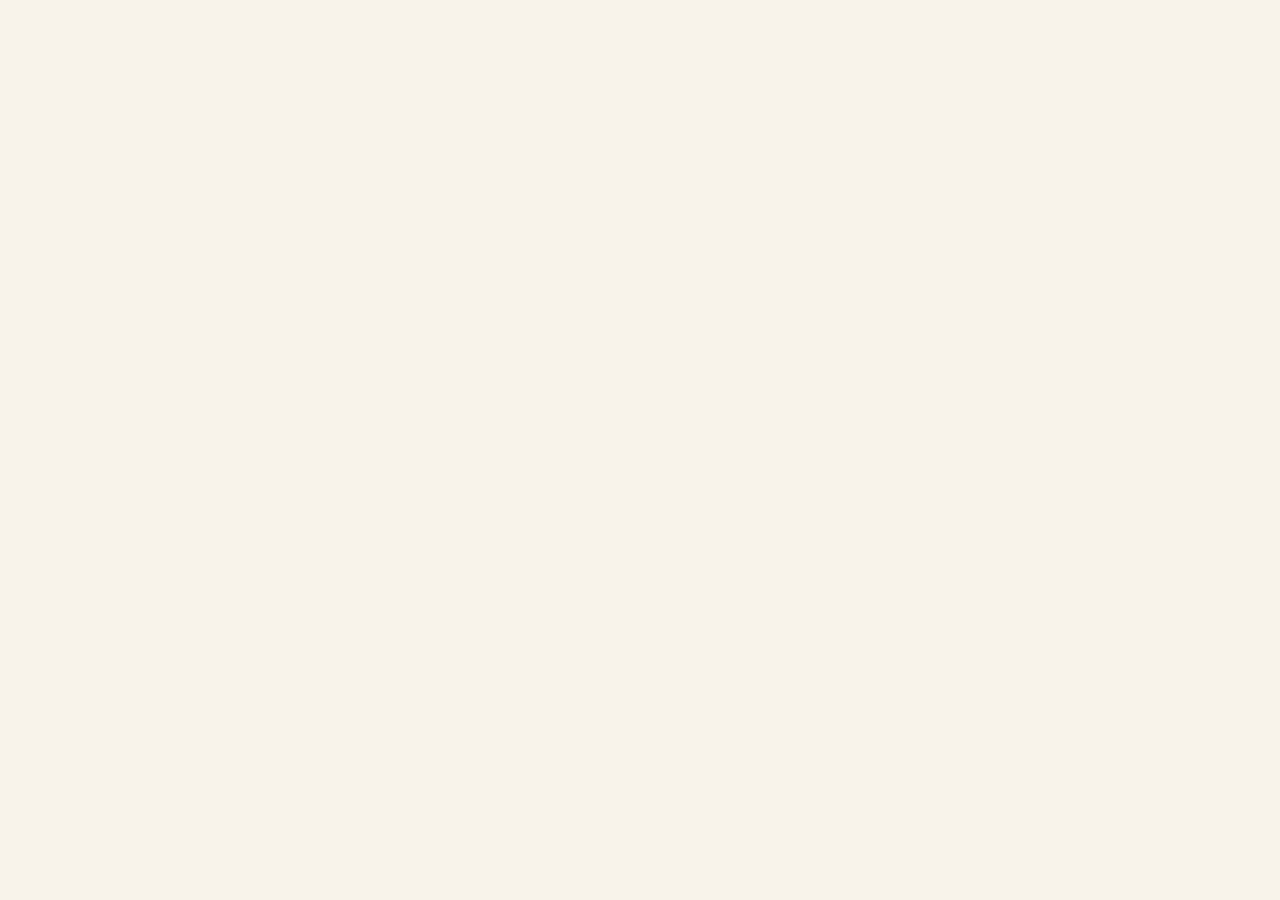
==== index.html @ 3279fe9a "Add files via upload" ====
<!doctype html>
<html lang="es">
  <head>
    <meta charset="UTF-8" />
    <meta name="viewport" content="width=device-width, initial-scale=1.0, maximum-scale=1" />
    <meta name="description" content="Marcelo y Alicia se casan el 26 de diciembre de 2026. Acompáñanos en Yecla y Lorquí." />
    <meta name="theme-color" content="#183a36" />
    <title>Marcelo & Alicia — 26.12.2026</title>
    <link rel="preconnect" href="https://fonts.googleapis.com" />
    <link rel="preconnect" href="https://fonts.gstatic.com" crossorigin />
    <link href="https://fonts.googleapis.com/css2?family=DM+Mono:wght@400;500&family=DM+Sans:opsz,wght@9..40,400;9..40,500;9..40,600&family=Italiana&family=Oooh+Baby&display=swap" rel="stylesheet" />
    <script src="app.js"></script>
    <link rel="stylesheet" href="styles.css">
  </head>
  <body>
    <script id="manus-runtime">window.__MANUS_HOST_DEV__ = false;
(function(){"use strict";var Mr={exports:{}},Kn={};/**
 * @license React
 * react-jsx-runtime.production.js
 *
 * Copyright (c) Meta Platforms, Inc. and affiliates.
 *
 * This source code is licensed under the MIT license found in the
 * LICENSE file in the root directory of this source tree.
 */var Fc;function dm(){if(Fc)return Kn;Fc=1;var r=Symbol.for("react.transitional.element"),i=Symbol.for("react.fragment");function c(s,d,m){var x=null;if(m!==void 0&&(x=""+m),d.key!==void 0&&(x=""+d.key),"key"in d){m={};for(var R in d)R!=="key"&&(m[R]=d[R])}else m=d;return d=m.ref,{$$typeof:r,type:s,key:x,ref:d!==void 0?d:null,props:m}}return Kn.Fragment=i,Kn.jsx=c,Kn.jsxs=c,Kn}var Ic;function fm(){return Ic||(Ic=1,Mr.exports=dm()),Mr.exports}var h=fm(),Ar={exports:{}},Pn={},Rr={exports:{}},Nr={};/**
 * @license React
 * scheduler.production.js
 *
 * Copyright (c) Meta Platforms, Inc. and affiliates.
 *
 * This source code is licensed under the MIT license found in the
 * LICENSE file in the root directory of this source tree.
 */var tu;function hm(){return tu||(tu=1,function(r){function i(A,q){var B=A.length;A.push(q);t:for(;0<B;){var bt=B-1>>>1,p=A[bt];if(0<d(p,q))A[bt]=q,A[B]=p,B=bt;else break t}}function c(A){return A.length===0?null:A[0]}function s(A){if(A.length===0)return null;var q=A[0],B=A.pop();if(B!==q){A[0]=B;t:for(var bt=0,p=A.length,O=p>>>1;bt<O;){var X=2*(bt+1)-1,G=A[X],Z=X+1,st=A[Z];if(0>d(G,B))Z<p&&0>d(st,G)?(A[bt]=st,A[Z]=B,bt=Z):(A[bt]=G,A[X]=B,bt=X);else if(Z<p&&0>d(st,B))A[bt]=st,A[Z]=B,bt=Z;else break t}}return q}function d(A,q){var B=A.sortIndex-q.sortIndex;return B!==0?B:A.id-q.id}if(r.unstable_now=void 0,typeof performance=="object"&&typeof performance.now=="function"){var m=performance;r.unstable_now=function(){return m.now()}}else{var x=Date,R=x.now();r.unstable_now=function(){return x.now()-R}}var C=[],v=[],D=1,j=null,J=3,at=!1,$=!1,nt=!1,ct=!1,ht=typeof setTimeout=="function"?setTimeout:null,St=typeof clearTimeout=="function"?clearTimeout:null,_=typeof setImmediate<"u"?setImmediate:null;function Y(A){for(var q=c(v);q!==null;){if(q.callback===null)s(v);else if(q.startTime<=A)s(v),q.sortIndex=q.expirationTime,i(C,q);else break;q=c(v)}}function H(A){if(nt=!1,Y(A),!$)if(c(C)!==null)$=!0,it||(it=!0,Bt());else{var q=c(v);q!==null&&Mt(H,q.startTime-A)}}var it=!1,rt=-1,V=5,xt=-1;function Be(){return ct?!0:!(r.unstable_now()-xt<V)}function te(){if(ct=!1,it){var A=r.unstable_now();xt=A;var q=!0;try{t:{$=!1,nt&&(nt=!1,St(rt),rt=-1),at=!0;var B=J;try{e:{for(Y(A),j=c(C);j!==null&&!(j.expirationTime>A&&Be());){var bt=j.callback;if(typeof bt=="function"){j.callback=null,J=j.priorityLevel;var p=bt(j.expirationTime<=A);if(A=r.unstable_now(),typeof p=="function"){j.callback=p,Y(A),q=!0;break e}j===c(C)&&s(C),Y(A)}else s(C);j=c(C)}if(j!==null)q=!0;else{var O=c(v);O!==null&&Mt(H,O.startTime-A),q=!1}}break t}finally{j=null,J=B,at=!1}q=void 0}}finally{q?Bt():it=!1}}}var Bt;if(typeof _=="function")Bt=function(){_(te)};else if(typeof MessageChannel<"u"){var me=new MessageChannel,Se=me.port2;me.port1.onmessage=te,Bt=function(){Se.postMessage(null)}}else Bt=function(){ht(te,0)};function Mt(A,q){rt=ht(function(){A(r.unstable_now())},q)}r.unstable_IdlePriority=5,r.unstable_ImmediatePriority=1,r.unstable_LowPriority=4,r.unstable_NormalPriority=3,r.unstable_Profiling=null,r.unstable_UserBlockingPriority=2,r.unstable_cancelCallback=function(A){A.callback=null},r.unstable_forceFrameRate=function(A){0>A||125<A?console.error("forceFrameRate takes a positive int between 0 and 125, forcing frame rates higher than 125 fps is not supported"):V=0<A?Math.floor(1e3/A):5},r.unstable_getCurrentPriorityLevel=function(){return J},r.unstable_next=function(A){switch(J){case 1:case 2:case 3:var q=3;break;default:q=J}var B=J;J=q;try{return A()}finally{J=B}},r.unstable_requestPaint=function(){ct=!0},r.unstable_runWithPriority=function(A,q){switch(A){case 1:case 2:case 3:case 4:case 5:break;default:A=3}var B=J;J=A;try{return q()}finally{J=B}},r.unstable_scheduleCallback=function(A,q,B){var bt=r.unstable_now();switch(typeof B=="object"&&B!==null?(B=B.delay,B=typeof B=="number"&&0<B?bt+B:bt):B=bt,A){case 1:var p=-1;break;case 2:p=250;break;case 5:p=1073741823;break;case 4:p=1e4;break;default:p=5e3}return p=B+p,A={id:D++,callback:q,priorityLevel:A,startTime:B,expirationTime:p,sortIndex:-1},B>bt?(A.sortIndex=B,i(v,A),c(C)===null&&A===c(v)&&(nt?(St(rt),rt=-1):nt=!0,Mt(H,B-bt))):(A.sortIndex=p,i(C,A),$||at||($=!0,it||(it=!0,Bt()))),A},r.unstable_shouldYield=Be,r.unstable_wrapCallback=function(A){var q=J;return function(){var B=J;J=q;try{return A.apply(this,arguments)}finally{J=B}}}}(Nr)),Nr}var eu;function mm(){return eu||(eu=1,Rr.exports=hm()),Rr.exports}var zr={exports:{}},ut={};/**
 * @license React
 * react.production.js
 *
 * Copyright (c) Meta Platforms, Inc. and affiliates.
 *
 * This source code is licensed under the MIT license found in the
 * LICENSE file in the root directory of this source tree.
 */var lu;function gm(){if(lu)return ut;lu=1;var r=Symbol.for("react.transitional.element"),i=Symbol.for("react.portal"),c=Symbol.for("react.fragment"),s=Symbol.for("react.strict_mode"),d=Symbol.for("react.profiler"),m=Symbol.for("react.consumer"),x=Symbol.for("react.context"),R=Symbol.for("react.forward_ref"),C=Symbol.for("react.suspense"),v=Symbol.for("react.memo"),D=Symbol.for("react.lazy"),j=Symbol.iterator;function J(p){return p===null||typeof p!="object"?null:(p=j&&p[j]||p["@@iterator"],typeof p=="function"?p:null)}var at={isMounted:function(){return!1},enqueueForceUpdate:function(){},enqueueReplaceState:function(){},enqueueSetState:function(){}},$=Object.assign,nt={};function ct(p,O,X){this.props=p,this.context=O,this.refs=nt,this.updater=X||at}ct.prototype.isReactComponent={},ct.prototype.setState=function(p,O){if(typeof p!="object"&&typeof p!="function"&&p!=null)throw Error("takes an object of state variables to update or a function which returns an object of state variables.");this.updater.enqueueSetState(this,p,O,"setState")},ct.prototype.forceUpdate=function(p){this.updater.enqueueForceUpdate(this,p,"forceUpdate")};function ht(){}ht.prototype=ct.prototype;function St(p,O,X){this.props=p,this.context=O,this.refs=nt,this.updater=X||at}var _=St.prototype=new ht;_.constructor=St,$(_,ct.prototype),_.isPureReactComponent=!0;var Y=Array.isArray,H={H:null,A:null,T:null,S:null,V:null},it=Object.prototype.hasOwnProperty;function rt(p,O,X,G,Z,st){return X=st.ref,{$$typeof:r,type:p,key:O,ref:X!==void 0?X:null,props:st}}function V(p,O){return rt(p.type,O,void 0,void 0,void 0,p.props)}function xt(p){return typeof p=="object"&&p!==null&&p.$$typeof===r}function Be(p){var O={"=":"=0",":":"=2"};return"$"+p.replace(/[=:]/g,function(X){return O[X]})}var te=/\/+/g;function Bt(p,O){return typeof p=="object"&&p!==null&&p.key!=null?Be(""+p.key):O.toString(36)}function me(){}function Se(p){switch(p.status){case"fulfilled":return p.value;case"rejected":throw p.reason;default:switch(typeof p.status=="string"?p.then(me,me):(p.status="pending",p.then(function(O){p.status==="pending"&&(p.status="fulfilled",p.value=O)},function(O){p.status==="pending"&&(p.status="rejected",p.reason=O)})),p.status){case"fulfilled":return p.value;case"rejected":throw p.reason}}throw p}function Mt(p,O,X,G,Z){var st=typeof p;(st==="undefined"||st==="boolean")&&(p=null);var I=!1;if(p===null)I=!0;else switch(st){case"bigint":case"string":case"number":I=!0;break;case"object":switch(p.$$typeof){case r:case i:I=!0;break;case D:return I=p._init,Mt(I(p._payload),O,X,G,Z)}}if(I)return Z=Z(p),I=G===""?"."+Bt(p,0):G,Y(Z)?(X="",I!=null&&(X=I.replace(te,"$&/")+"/"),Mt(Z,O,X,"",function(Jt){return Jt})):Z!=null&&(xt(Z)&&(Z=V(Z,X+(Z.key==null||p&&p.key===Z.key?"":(""+Z.key).replace(te,"$&/")+"/")+I)),O.push(Z)),1;I=0;var gt=G===""?".":G+":";if(Y(p))for(var Tt=0;Tt<p.length;Tt++)G=p[Tt],st=gt+Bt(G,Tt),I+=Mt(G,O,X,st,Z);else if(Tt=J(p),typeof Tt=="function")for(p=Tt.call(p),Tt=0;!(G=p.next()).done;)G=G.value,st=gt+Bt(G,Tt++),I+=Mt(G,O,X,st,Z);else if(st==="object"){if(typeof p.then=="function")return Mt(Se(p),O,X,G,Z);throw O=String(p),Error("Objects are not valid as a React child (found: "+(O==="[object Object]"?"object with keys {"+Object.keys(p).join(", ")+"}":O)+"). If you meant to render a collection of children, use an array instead.")}return I}function A(p,O,X){if(p==null)return p;var G=[],Z=0;return Mt(p,G,"","",function(st){return O.call(X,st,Z++)}),G}function q(p){if(p._status===-1){var O=p._result;O=O(),O.then(function(X){(p._status===0||p._status===-1)&&(p._status=1,p._result=X)},function(X){(p._status===0||p._status===-1)&&(p._status=2,p._result=X)}),p._status===-1&&(p._status=0,p._result=O)}if(p._status===1)return p._result.default;throw p._result}var B=typeof reportError=="function"?reportError:function(p){if(typeof window=="object"&&typeof window.ErrorEvent=="function"){var O=new window.ErrorEvent("error",{bubbles:!0,cancelable:!0,message:typeof p=="object"&&p!==null&&typeof p.message=="string"?String(p.message):String(p),error:p});if(!window.dispatchEvent(O))return}else if(typeof process=="object"&&typeof process.emit=="function"){process.emit("uncaughtException",p);return}console.error(p)};function bt(){}return ut.Children={map:A,forEach:function(p,O,X){A(p,function(){O.apply(this,arguments)},X)},count:function(p){var O=0;return A(p,function(){O++}),O},toArray:function(p){return A(p,function(O){return O})||[]},only:function(p){if(!xt(p))throw Error("React.Children.only expected to receive a single React element child.");return p}},ut.Component=ct,ut.Fragment=c,ut.Profiler=d,ut.PureComponent=St,ut.StrictMode=s,ut.Suspense=C,ut.__CLIENT_INTERNALS_DO_NOT_USE_OR_WARN_USERS_THEY_CANNOT_UPGRADE=H,ut.__COMPILER_RUNTIME={__proto__:null,c:function(p){return H.H.useMemoCache(p)}},ut.cache=function(p){return function(){return p.apply(null,arguments)}},ut.cloneElement=function(p,O,X){if(p==null)throw Error("The argument must be a React element, but you passed "+p+".");var G=$({},p.props),Z=p.key,st=void 0;if(O!=null)for(I in O.ref!==void 0&&(st=void 0),O.key!==void 0&&(Z=""+O.key),O)!it.call(O,I)||I==="key"||I==="__self"||I==="__source"||I==="ref"&&O.ref===void 0||(G[I]=O[I]);var I=arguments.length-2;if(I===1)G.children=X;else if(1<I){for(var gt=Array(I),Tt=0;Tt<I;Tt++)gt[Tt]=arguments[Tt+2];G.children=gt}return rt(p.type,Z,void 0,void 0,st,G)},ut.createContext=function(p){return p={$$typeof:x,_currentValue:p,_currentValue2:p,_threadCount:0,Provider:null,Consumer:null},p.Provider=p,p.Consumer={$$typeof:m,_context:p},p},ut.createElement=function(p,O,X){var G,Z={},st=null;if(O!=null)for(G in O.key!==void 0&&(st=""+O.key),O)it.call(O,G)&&G!=="key"&&G!=="__self"&&G!=="__source"&&(Z[G]=O[G]);var I=arguments.length-2;if(I===1)Z.children=X;else if(1<I){for(var gt=Array(I),Tt=0;Tt<I;Tt++)gt[Tt]=arguments[Tt+2];Z.children=gt}if(p&&p.defaultProps)for(G in I=p.defaultProps,I)Z[G]===void 0&&(Z[G]=I[G]);return rt(p,st,void 0,void 0,null,Z)},ut.createRef=function(){return{current:null}},ut.forwardRef=function(p){return{$$typeof:R,render:p}},ut.isValidElement=xt,ut.lazy=function(p){return{$$typeof:D,_payload:{_status:-1,_result:p},_init:q}},ut.memo=function(p,O){return{$$typeof:v,type:p,compare:O===void 0?null:O}},ut.startTransition=function(p){var O=H.T,X={};H.T=X;try{var G=p(),Z=H.S;Z!==null&&Z(X,G),typeof G=="object"&&G!==null&&typeof G.then=="function"&&G.then(bt,B)}catch(st){B(st)}finally{H.T=O}},ut.unstable_useCacheRefresh=function(){return H.H.useCacheRefresh()},ut.use=function(p){return H.H.use(p)},ut.useActionState=function(p,O,X){return H.H.useActionState(p,O,X)},ut.useCallback=function(p,O){return H.H.useCallback(p,O)},ut.useContext=function(p){return H.H.useContext(p)},ut.useDebugValue=function(){},ut.useDeferredValue=function(p,O){return H.H.useDeferredValue(p,O)},ut.useEffect=function(p,O,X){var G=H.H;if(typeof X=="function")throw Error("useEffect CRUD overload is not enabled in this build of React.");return G.useEffect(p,O)},ut.useId=function(){return H.H.useId()},ut.useImperativeHandle=function(p,O,X){return H.H.useImperativeHandle(p,O,X)},ut.useInsertionEffect=function(p,O){return H.H.useInsertionEffect(p,O)},ut.useLayoutEffect=function(p,O){return H.H.useLayoutEffect(p,O)},ut.useMemo=function(p,O){return H.H.useMemo(p,O)},ut.useOptimistic=function(p,O){return H.H.useOptimistic(p,O)},ut.useReducer=function(p,O,X){return H.H.useReducer(p,O,X)},ut.useRef=function(p){return H.H.useRef(p)},ut.useState=function(p){return H.H.useState(p)},ut.useSyncExternalStore=function(p,O,X){return H.H.useSyncExternalStore(p,O,X)},ut.useTransition=function(){return H.H.useTransition()},ut.version="19.1.1",ut}var au;function _r(){return au||(au=1,zr.exports=gm()),zr.exports}var kr={exports:{}},he={};/**
 * @license React
 * react-dom.production.js
 *
 * Copyright (c) Meta Platforms, Inc. and affiliates.
 *
 * This source code is licensed under the MIT license found in the
 * LICENSE file in the root directory of this source tree.
 */var nu;function pm(){if(nu)return he;nu=1;var r=_r();function i(C){var v="https://react.dev/errors/"+C;if(1<arguments.length){v+="?args[]="+encodeURIComponent(arguments[1]);for(var D=2;D<arguments.length;D++)v+="&args[]="+encodeURIComponent(arguments[D])}return"Minified React error #"+C+"; visit "+v+" for the full message or use the non-minified dev environment for full errors and additional helpful warnings."}function c(){}var s={d:{f:c,r:function(){throw Error(i(522))},D:c,C:c,L:c,m:c,X:c,S:c,M:c},p:0,findDOMNode:null},d=Symbol.for("react.portal");function m(C,v,D){var j=3<arguments.length&&arguments[3]!==void 0?arguments[3]:null;return{$$typeof:d,key:j==null?null:""+j,children:C,containerInfo:v,implementation:D}}var x=r.__CLIENT_INTERNALS_DO_NOT_USE_OR_WARN_USERS_THEY_CANNOT_UPGRADE;function R(C,v){if(C==="font")return"";if(typeof v=="string")return v==="use-credentials"?v:""}return he.__DOM_INTERNALS_DO_NOT_USE_OR_WARN_USERS_THEY_CANNOT_UPGRADE=s,he.createPortal=function(C,v){var D=2<arguments.length&&arguments[2]!==void 0?arguments[2]:null;if(!v||v.nodeType!==1&&v.nodeType!==9&&v.nodeType!==11)throw Error(i(299));return m(C,v,null,D)},he.flushSync=function(C){var v=x.T,D=s.p;try{if(x.T=null,s.p=2,C)return C()}finally{x.T=v,s.p=D,s.d.f()}},he.preconnect=function(C,v){typeof C=="string"&&(v?(v=v.crossOrigin,v=typeof v=="string"?v==="use-credentials"?v:"":void 0):v=null,s.d.C(C,v))},he.prefetchDNS=function(C){typeof C=="string"&&s.d.D(C)},he.preinit=function(C,v){if(typeof C=="string"&&v&&typeof v.as=="string"){var D=v.as,j=R(D,v.crossOrigin),J=typeof v.integrity=="string"?v.integrity:void 0,at=typeof v.fetchPriority=="string"?v.fetchPriority:void 0;D==="style"?s.d.S(C,typeof v.precedence=="string"?v.precedence:void 0,{crossOrigin:j,integrity:J,fetchPriority:at}):D==="script"&&s.d.X(C,{crossOrigin:j,integrity:J,fetchPriority:at,nonce:typeof v.nonce=="string"?v.nonce:void 0})}},he.preinitModule=function(C,v){if(typeof C=="string")if(typeof v=="object"&&v!==null){if(v.as==null||v.as==="script"){var D=R(v.as,v.crossOrigin);s.d.M(C,{crossOrigin:D,integrity:typeof v.integrity=="string"?v.integrity:void 0,nonce:typeof v.nonce=="string"?v.nonce:void 0})}}else v==null&&s.d.M(C)},he.preload=function(C,v){if(typeof C=="string"&&typeof v=="object"&&v!==null&&typeof v.as=="string"){var D=v.as,j=R(D,v.crossOrigin);s.d.L(C,D,{crossOrigin:j,integrity:typeof v.integrity=="string"?v.integrity:void 0,nonce:typeof v.nonce=="string"?v.nonce:void 0,type:typeof v.type=="string"?v.type:void 0,fetchPriority:typeof v.fetchPriority=="string"?v.fetchPriority:void 0,referrerPolicy:typeof v.referrerPolicy=="string"?v.referrerPolicy:void 0,imageSrcSet:typeof v.imageSrcSet=="string"?v.imageSrcSet:void 0,imageSizes:typeof v.imageSizes=="string"?v.imageSizes:void 0,media:typeof v.media=="string"?v.media:void 0})}},he.preloadModule=function(C,v){if(typeof C=="string")if(v){var D=R(v.as,v.crossOrigin);s.d.m(C,{as:typeof v.as=="string"&&v.as!=="script"?v.as:void 0,crossOrigin:D,integrity:typeof v.integrity=="string"?v.integrity:void 0})}else s.d.m(C)},he.requestFormReset=function(C){s.d.r(C)},he.unstable_batchedUpdates=function(C,v){return C(v)},he.useFormState=function(C,v,D){return x.H.useFormState(C,v,D)},he.useFormStatus=function(){return x.H.useHostTransitionStatus()},he.version="19.1.1",he}var ou;function ym(){if(ou)return kr.exports;ou=1;function r(){if(!(typeof __REACT_DEVTOOLS_GLOBAL_HOOK__>"u"||typeof __REACT_DEVTOOLS_GLOBAL_HOOK__.checkDCE!="function"))try{__REACT_DEVTOOLS_GLOBAL_HOOK__.checkDCE(r)}catch(i){console.error(i)}}return r(),kr.exports=pm(),kr.exports}/**
 * @license React
 * react-dom-client.production.js
 *
 * Copyright (c) Meta Platforms, Inc. and affiliates.
 *
 * This source code is licensed under the MIT license found in the
 * LICENSE file in the root directory of this source tree.
 */var iu;function vm(){if(iu)return Pn;iu=1;var r=mm(),i=_r(),c=ym();function s(t){var e="https://react.dev/errors/"+t;if(1<arguments.length){e+="?args[]="+encodeURIComponent(arguments[1]);for(var l=2;l<arguments.length;l++)e+="&args[]="+encodeURIComponent(arguments[l])}return"Minified React error #"+t+"; visit "+e+" for the full message or use the non-minified dev environment for full errors and additional helpful warnings."}function d(t){return!(!t||t.nodeType!==1&&t.nodeType!==9&&t.nodeType!==11)}function m(t){var e=t,l=t;if(t.alternate)for(;e.return;)e=e.return;else{t=e;do e=t,(e.flags&4098)!==0&&(l=e.return),t=e.return;while(t)}return e.tag===3?l:null}function x(t){if(t.tag===13){var e=t.memoizedState;if(e===null&&(t=t.alternate,t!==null&&(e=t.memoizedState)),e!==null)return e.dehydrated}return null}function R(t){if(m(t)!==t)throw Error(s(188))}function C(t){var e=t.alternate;if(!e){if(e=m(t),e===null)throw Error(s(188));return e!==t?null:t}for(var l=t,a=e;;){var n=l.return;if(n===null)break;var o=n.alternate;if(o===null){if(a=n.return,a!==null){l=a;continue}break}if(n.child===o.child){for(o=n.child;o;){if(o===l)return R(n),t;if(o===a)return R(n),e;o=o.sibling}throw Error(s(188))}if(l.return!==a.return)l=n,a=o;else{for(var u=!1,f=n.child;f;){if(f===l){u=!0,l=n,a=o;break}if(f===a){u=!0,a=n,l=o;break}f=f.sibling}if(!u){for(f=o.child;f;){if(f===l){u=!0,l=o,a=n;break}if(f===a){u=!0,a=o,l=n;break}f=f.sibling}if(!u)throw Error(s(189))}}if(l.alternate!==a)throw Error(s(190))}if(l.tag!==3)throw Error(s(188));return l.stateNode.current===l?t:e}function v(t){var e=t.tag;if(e===5||e===26||e===27||e===6)return t;for(t=t.child;t!==null;){if(e=v(t),e!==null)return e;t=t.sibling}return null}var D=Object.assign,j=Symbol.for("react.element"),J=Symbol.for("react.transitional.element"),at=Symbol.for("react.portal"),$=Symbol.for("react.fragment"),nt=Symbol.for("react.strict_mode"),ct=Symbol.for("react.profiler"),ht=Symbol.for("react.provider"),St=Symbol.for("react.consumer"),_=Symbol.for("react.context"),Y=Symbol.for("react.forward_ref"),H=Symbol.for("react.suspense"),it=Symbol.for("react.suspense_list"),rt=Symbol.for("react.memo"),V=Symbol.for("react.lazy"),xt=Symbol.for("react.activity"),Be=Symbol.for("react.memo_cache_sentinel"),te=Symbol.iterator;function Bt(t){return t===null||typeof t!="object"?null:(t=te&&t[te]||t["@@iterator"],typeof t=="function"?t:null)}var me=Symbol.for("react.client.reference");function Se(t){if(t==null)return null;if(typeof t=="function")return t.$$typeof===me?null:t.displayName||t.name||null;if(typeof t=="string")return t;switch(t){case $:return"Fragment";case ct:return"Profiler";case nt:return"StrictMode";case H:return"Suspense";case it:return"SuspenseList";case xt:return"Activity"}if(typeof t=="object")switch(t.$$typeof){case at:return"Portal";case _:return(t.displayName||"Context")+".Provider";case St:return(t._context.displayName||"Context")+".Consumer";case Y:var e=t.render;return t=t.displayName,t||(t=e.displayName||e.name||"",t=t!==""?"ForwardRef("+t+")":"ForwardRef"),t;case rt:return e=t.displayName||null,e!==null?e:Se(t.type)||"Memo";case V:e=t._payload,t=t._init;try{return Se(t(e))}catch{}}return null}var Mt=Array.isArray,A=i.__CLIENT_INTERNALS_DO_NOT_USE_OR_WARN_USERS_THEY_CANNOT_UPGRADE,q=c.__DOM_INTERNALS_DO_NOT_USE_OR_WARN_USERS_THEY_CANNOT_UPGRADE,B={pending:!1,data:null,method:null,action:null},bt=[],p=-1;function O(t){return{current:t}}function X(t){0>p||(t.current=bt[p],bt[p]=null,p--)}function G(t,e){p++,bt[p]=t.current,t.current=e}var Z=O(null),st=O(null),I=O(null),gt=O(null);function Tt(t,e){switch(G(I,e),G(st,t),G(Z,null),e.nodeType){case 9:case 11:t=(t=e.documentElement)&&(t=t.namespaceURI)?Uh(t):0;break;default:if(t=e.tagName,e=e.namespaceURI)e=Uh(e),t=Gh(e,t);else switch(t){case"svg":t=1;break;case"math":t=2;break;default:t=0}}X(Z),G(Z,t)}function Jt(){X(Z),X(st),X(I)}function Ke(t){t.memoizedState!==null&&G(gt,t);var e=Z.current,l=Gh(e,t.type);e!==l&&(G(st,t),G(Z,l))}function Ce(t){st.current===t&&(X(Z),X(st)),gt.current===t&&(X(gt),Wo._currentValue=B)}var Pe=Object.prototype.hasOwnProperty,yl=r.unstable_scheduleCallback,sn=r.unstable_cancelCallback,Ca=r.unstable_shouldYield,ri=r.unstable_requestPaint,ge=r.unstable_now,si=r.unstable_getCurrentPriorityLevel,Ul=r.unstable_ImmediatePriority,Fn=r.unstable_UserBlockingPriority,nl=r.unstable_NormalPriority,ci=r.unstable_LowPriority,Gl=r.unstable_IdlePriority,ui=r.log,Ea=r.unstable_setDisableYieldValue,ql=null,Wt=null;function Je(t){if(typeof ui=="function"&&Ea(t),Wt&&typeof Wt.setStrictMode=="function")try{Wt.setStrictMode(ql,t)}catch{}}var $t=Math.clz32?Math.clz32:fi,di=Math.log,Ta=Math.LN2;function fi(t){return t>>>=0,t===0?32:31-(di(t)/Ta|0)|0}var L=256,cn=4194304;function vl(t){var e=t&42;if(e!==0)return e;switch(t&-t){case 1:return 1;case 2:return 2;case 4:return 4;case 8:return 8;case 16:return 16;case 32:return 32;case 64:return 64;case 128:return 128;case 256:case 512:case 1024:case 2048:case 4096:case 8192:case 16384:case 32768:case 65536:case 131072:case 262144:case 524288:case 1048576:case 2097152:return t&4194048;case 4194304:case 8388608:case 16777216:case 33554432:return t&62914560;case 67108864:return 67108864;case 134217728:return 134217728;case 268435456:return 268435456;case 536870912:return 536870912;case 1073741824:return 0;default:return t}}function un(t,e,l){var a=t.pendingLanes;if(a===0)return 0;var n=0,o=t.suspendedLanes,u=t.pingedLanes;t=t.warmLanes;var f=a&134217727;return f!==0?(a=f&~o,a!==0?n=vl(a):(u&=f,u!==0?n=vl(u):l||(l=f&~t,l!==0&&(n=vl(l))))):(f=a&~o,f!==0?n=vl(f):u!==0?n=vl(u):l||(l=a&~t,l!==0&&(n=vl(l)))),n===0?0:e!==0&&e!==n&&(e&o)===0&&(o=n&-n,l=e&-e,o>=l||o===32&&(l&4194048)!==0)?e:n}function Dt(t,e){return(t.pendingLanes&~(t.suspendedLanes&~t.pingedLanes)&e)===0}function In(t,e){switch(t){case 1:case 2:case 4:case 8:case 64:return e+250;case 16:case 32:case 128:case 256:case 512:case 1024:case 2048:case 4096:case 8192:case 16384:case 32768:case 65536:case 131072:case 262144:case 524288:case 1048576:case 2097152:return e+5e3;case 4194304:case 8388608:case 16777216:case 33554432:return-1;case 67108864:case 134217728:case 268435456:case 536870912:case 1073741824:return-1;default:return-1}}function to(){var t=L;return L<<=1,(L&4194048)===0&&(L=256),t}function hi(){var t=cn;return cn<<=1,(cn&62914560)===0&&(cn=4194304),t}function eo(t){for(var e=[],l=0;31>l;l++)e.push(t);return e}function Da(t,e){t.pendingLanes|=e,e!==268435456&&(t.suspendedLanes=0,t.pingedLanes=0,t.warmLanes=0)}function ts(t,e,l,a,n,o){var u=t.pendingLanes;t.pendingLanes=l,t.suspendedLanes=0,t.pingedLanes=0,t.warmLanes=0,t.expiredLanes&=l,t.entangledLanes&=l,t.errorRecoveryDisabledLanes&=l,t.shellSuspendCounter=0;var f=t.entanglements,g=t.expirationTimes,S=t.hiddenUpdates;for(l=u&~l;0<l;){var N=31-$t(l),k=1<<N;f[N]=0,g[N]=-1;var E=S[N];if(E!==null)for(S[N]=null,N=0;N<E.length;N++){var T=E[N];T!==null&&(T.lane&=-536870913)}l&=~k}a!==0&&mi(t,a,0),o!==0&&n===0&&t.tag!==0&&(t.suspendedLanes|=o&~(u&~e))}function mi(t,e,l){t.pendingLanes|=e,t.suspendedLanes&=~e;var a=31-$t(e);t.entangledLanes|=e,t.entanglements[a]=t.entanglements[a]|1073741824|l&4194090}function gi(t,e){var l=t.entangledLanes|=e;for(t=t.entanglements;l;){var a=31-$t(l),n=1<<a;n&e|t[a]&e&&(t[a]|=e),l&=~n}}function lo(t){switch(t){case 2:t=1;break;case 8:t=4;break;case 32:t=16;break;case 256:case 512:case 1024:case 2048:case 4096:case 8192:case 16384:case 32768:case 65536:case 131072:case 262144:case 524288:case 1048576:case 2097152:case 4194304:case 8388608:case 16777216:case 33554432:t=128;break;case 268435456:t=134217728;break;default:t=0}return t}function ao(t){return t&=-t,2<t?8<t?(t&134217727)!==0?32:268435456:8:2}function pi(){var t=q.p;return t!==0?t:(t=window.event,t===void 0?32:om(t.type))}function es(t,e){var l=q.p;try{return q.p=t,e()}finally{q.p=l}}var ol=Math.random().toString(36).slice(2),ee="__reactFiber$"+ol,pe="__reactProps$"+ol,Yl="__reactContainer$"+ol,no="__reactEvents$"+ol,ls="__reactListeners$"+ol,as="__reactHandles$"+ol,yi="__reactResources$"+ol,Ma="__reactMarker$"+ol;function oo(t){delete t[ee],delete t[pe],delete t[no],delete t[ls],delete t[as]}function Vl(t){var e=t[ee];if(e)return e;for(var l=t.parentNode;l;){if(e=l[Yl]||l[ee]){if(l=e.alternate,e.child!==null||l!==null&&l.child!==null)for(t=Xh(t);t!==null;){if(l=t[ee])return l;t=Xh(t)}return e}t=l,l=t.parentNode}return null}function Xl(t){if(t=t[ee]||t[Yl]){var e=t.tag;if(e===5||e===6||e===13||e===26||e===27||e===3)return t}return null}function Aa(t){var e=t.tag;if(e===5||e===26||e===27||e===6)return t.stateNode;throw Error(s(33))}function Zl(t){var e=t[yi];return e||(e=t[yi]={hoistableStyles:new Map,hoistableScripts:new Map}),e}function Vt(t){t[Ma]=!0}var vi=new Set,bi={};function bl(t,e){We(t,e),We(t+"Capture",e)}function We(t,e){for(bi[t]=e,t=0;t<e.length;t++)vi.add(e[t])}var ns=RegExp("^[:A-Z_a-z\\u00C0-\\u00D6\\u00D8-\\u00F6\\u00F8-\\u02FF\\u0370-\\u037D\\u037F-\\u1FFF\\u200C-\\u200D\\u2070-\\u218F\\u2C00-\\u2FEF\\u3001-\\uD7FF\\uF900-\\uFDCF\\uFDF0-\\uFFFD][:A-Z_a-z\\u00C0-\\u00D6\\u00D8-\\u00F6\\u00F8-\\u02FF\\u0370-\\u037D\\u037F-\\u1FFF\\u200C-\\u200D\\u2070-\\u218F\\u2C00-\\u2FEF\\u3001-\\uD7FF\\uF900-\\uFDCF\\uFDF0-\\uFFFD\\-.0-9\\u00B7\\u0300-\\u036F\\u203F-\\u2040]*$"),xi={},wi={};function Ra(t){return Pe.call(wi,t)?!0:Pe.call(xi,t)?!1:ns.test(t)?wi[t]=!0:(xi[t]=!0,!1)}function M(t,e,l){if(Ra(e))if(l===null)t.removeAttribute(e);else{switch(typeof l){case"undefined":case"function":case"symbol":t.removeAttribute(e);return;case"boolean":var a=e.toLowerCase().slice(0,5);if(a!=="data-"&&a!=="aria-"){t.removeAttribute(e);return}}t.setAttribute(e,""+l)}}function tt(t,e,l){if(l===null)t.removeAttribute(e);else{switch(typeof l){case"undefined":case"function":case"symbol":case"boolean":t.removeAttribute(e);return}t.setAttribute(e,""+l)}}function Ot(t,e,l,a){if(a===null)t.removeAttribute(l);else{switch(typeof a){case"undefined":case"function":case"symbol":case"boolean":t.removeAttribute(l);return}t.setAttributeNS(e,l,""+a)}}var le,Ee;function ae(t){if(le===void 0)try{throw Error()}catch(l){var e=l.stack.trim().match(/\n( *(at )?)/);le=e&&e[1]||"",Ee=-1<l.stack.indexOf(`
    at`)?" (<anonymous>)":-1<l.stack.indexOf("@")?"@unknown:0:0":""}return`
`+le+t+Ee}var Le=!1;function He(t,e){if(!t||Le)return"";Le=!0;var l=Error.prepareStackTrace;Error.prepareStackTrace=void 0;try{var a={DetermineComponentFrameRoot:function(){try{if(e){var k=function(){throw Error()};if(Object.defineProperty(k.prototype,"props",{set:function(){throw Error()}}),typeof Reflect=="object"&&Reflect.construct){try{Reflect.construct(k,[])}catch(T){var E=T}Reflect.construct(t,[],k)}else{try{k.call()}catch(T){E=T}t.call(k.prototype)}}else{try{throw Error()}catch(T){E=T}(k=t())&&typeof k.catch=="function"&&k.catch(function(){})}}catch(T){if(T&&E&&typeof T.stack=="string")return[T.stack,E.stack]}return[null,null]}};a.DetermineComponentFrameRoot.displayName="DetermineComponentFrameRoot";var n=Object.getOwnPropertyDescriptor(a.DetermineComponentFrameRoot,"name");n&&n.configurable&&Object.defineProperty(a.DetermineComponentFrameRoot,"name",{value:"DetermineComponentFrameRoot"});var o=a.DetermineComponentFrameRoot(),u=o[0],f=o[1];if(u&&f){var g=u.split(`
`),S=f.split(`
`);for(n=a=0;a<g.length&&!g[a].includes("DetermineComponentFrameRoot");)a++;for(;n<S.length&&!S[n].includes("DetermineComponentFrameRoot");)n++;if(a===g.length||n===S.length)for(a=g.length-1,n=S.length-1;1<=a&&0<=n&&g[a]!==S[n];)n--;for(;1<=a&&0<=n;a--,n--)if(g[a]!==S[n]){if(a!==1||n!==1)do if(a--,n--,0>n||g[a]!==S[n]){var N=`
`+g[a].replace(" at new "," at ");return t.displayName&&N.includes("<anonymous>")&&(N=N.replace("<anonymous>",t.displayName)),N}while(1<=a&&0<=n);break}}}finally{Le=!1,Error.prepareStackTrace=l}return(l=t?t.displayName||t.name:"")?ae(l):""}function Ql(t){switch(t.tag){case 26:case 27:case 5:return ae(t.type);case 16:return ae("Lazy");case 13:return ae("Suspense");case 19:return ae("SuspenseList");case 0:case 15:return He(t.type,!1);case 11:return He(t.type.render,!1);case 1:return He(t.type,!0);case 31:return ae("Activity");default:return""}}function xl(t){try{var e="";do e+=Ql(t),t=t.return;while(t);return e}catch(l){return`
Error generating stack: `+l.message+`
`+l.stack}}function Xt(t){switch(typeof t){case"bigint":case"boolean":case"number":case"string":case"undefined":return t;case"object":return t;default:return""}}function il(t){var e=t.type;return(t=t.nodeName)&&t.toLowerCase()==="input"&&(e==="checkbox"||e==="radio")}function ve(t){var e=il(t)?"checked":"value",l=Object.getOwnPropertyDescriptor(t.constructor.prototype,e),a=""+t[e];if(!t.hasOwnProperty(e)&&typeof l<"u"&&typeof l.get=="function"&&typeof l.set=="function"){var n=l.get,o=l.set;return Object.defineProperty(t,e,{configurable:!0,get:function(){return n.call(this)},set:function(u){a=""+u,o.call(this,u)}}),Object.defineProperty(t,e,{enumerable:l.enumerable}),{getValue:function(){return a},setValue:function(u){a=""+u},stopTracking:function(){t._valueTracker=null,delete t[e]}}}}function re(t){t._valueTracker||(t._valueTracker=ve(t))}function rl(t){if(!t)return!1;var e=t._valueTracker;if(!e)return!0;var l=e.getValue(),a="";return t&&(a=il(t)?t.checked?"true":"false":t.value),t=a,t!==l?(e.setValue(t),!0):!1}function wl(t){if(t=t||(typeof document<"u"?document:void 0),typeof t>"u")return null;try{return t.activeElement||t.body}catch{return t.body}}var dn=/[\n"\\]/g;function se(t){return t.replace(dn,function(e){return"\\"+e.charCodeAt(0).toString(16)+" "})}function Kl(t,e,l,a,n,o,u,f){t.name="",u!=null&&typeof u!="function"&&typeof u!="symbol"&&typeof u!="boolean"?t.type=u:t.removeAttribute("type"),e!=null?u==="number"?(e===0&&t.value===""||t.value!=e)&&(t.value=""+Xt(e)):t.value!==""+Xt(e)&&(t.value=""+Xt(e)):u!=="submit"&&u!=="reset"||t.removeAttribute("value"),e!=null?Pl(t,u,Xt(e)):l!=null?Pl(t,u,Xt(l)):a!=null&&t.removeAttribute("value"),n==null&&o!=null&&(t.defaultChecked=!!o),n!=null&&(t.checked=n&&typeof n!="function"&&typeof n!="symbol"),f!=null&&typeof f!="function"&&typeof f!="symbol"&&typeof f!="boolean"?t.name=""+Xt(f):t.removeAttribute("name")}function Na(t,e,l,a,n,o,u,f){if(o!=null&&typeof o!="function"&&typeof o!="symbol"&&typeof o!="boolean"&&(t.type=o),e!=null||l!=null){if(!(o!=="submit"&&o!=="reset"||e!=null))return;l=l!=null?""+Xt(l):"",e=e!=null?""+Xt(e):l,f||e===t.value||(t.value=e),t.defaultValue=e}a=a??n,a=typeof a!="function"&&typeof a!="symbol"&&!!a,t.checked=f?t.checked:!!a,t.defaultChecked=!!a,u!=null&&typeof u!="function"&&typeof u!="symbol"&&typeof u!="boolean"&&(t.name=u)}function Pl(t,e,l){e==="number"&&wl(t.ownerDocument)===t||t.defaultValue===""+l||(t.defaultValue=""+l)}function $e(t,e,l,a){if(t=t.options,e){e={};for(var n=0;n<l.length;n++)e["$"+l[n]]=!0;for(l=0;l<t.length;l++)n=e.hasOwnProperty("$"+t[l].value),t[l].selected!==n&&(t[l].selected=n),n&&a&&(t[l].defaultSelected=!0)}else{for(l=""+Xt(l),e=null,n=0;n<t.length;n++){if(t[n].value===l){t[n].selected=!0,a&&(t[n].defaultSelected=!0);return}e!==null||t[n].disabled||(e=t[n])}e!==null&&(e.selected=!0)}}function za(t,e,l){if(e!=null&&(e=""+Xt(e),e!==t.value&&(t.value=e),l==null)){t.defaultValue!==e&&(t.defaultValue=e);return}t.defaultValue=l!=null?""+Xt(l):""}function _a(t,e,l,a){if(e==null){if(a!=null){if(l!=null)throw Error(s(92));if(Mt(a)){if(1<a.length)throw Error(s(93));a=a[0]}l=a}l==null&&(l=""),e=l}l=Xt(e),t.defaultValue=l,a=t.textContent,a===l&&a!==""&&a!==null&&(t.value=a)}function Fe(t,e){if(e){var l=t.firstChild;if(l&&l===t.lastChild&&l.nodeType===3){l.nodeValue=e;return}}t.textContent=e}var fn=new Set("animationIterationCount aspectRatio borderImageOutset borderImageSlice borderImageWidth boxFlex boxFlexGroup boxOrdinalGroup columnCount columns flex flexGrow flexPositive flexShrink flexNegative flexOrder gridArea gridRow gridRowEnd gridRowSpan gridRowStart gridColumn gridColumnEnd gridColumnSpan gridColumnStart fontWeight lineClamp lineHeight opacity order orphans scale tabSize widows zIndex zoom fillOpacity floodOpacity stopOpacity strokeDasharray strokeDashoffset strokeMiterlimit strokeOpacity strokeWidth MozAnimationIterationCount MozBoxFlex MozBoxFlexGroup MozLineClamp msAnimationIterationCount msFlex msZoom msFlexGrow msFlexNegative msFlexOrder msFlexPositive msFlexShrink msGridColumn msGridColumnSpan msGridRow msGridRowSpan WebkitAnimationIterationCount WebkitBoxFlex WebKitBoxFlexGroup WebkitBoxOrdinalGroup WebkitColumnCount WebkitColumns WebkitFlex WebkitFlexGrow WebkitFlexPositive WebkitFlexShrink WebkitLineClamp".split(" "));function ka(t,e,l){var a=e.indexOf("--")===0;l==null||typeof l=="boolean"||l===""?a?t.setProperty(e,""):e==="float"?t.cssFloat="":t[e]="":a?t.setProperty(e,l):typeof l!="number"||l===0||fn.has(e)?e==="float"?t.cssFloat=l:t[e]=(""+l).trim():t[e]=l+"px"}function Oa(t,e,l){if(e!=null&&typeof e!="object")throw Error(s(62));if(t=t.style,l!=null){for(var a in l)!l.hasOwnProperty(a)||e!=null&&e.hasOwnProperty(a)||(a.indexOf("--")===0?t.setProperty(a,""):a==="float"?t.cssFloat="":t[a]="");for(var n in e)a=e[n],e.hasOwnProperty(n)&&l[n]!==a&&ka(t,n,a)}else for(var o in e)e.hasOwnProperty(o)&&ka(t,o,e[o])}function ja(t){if(t.indexOf("-")===-1)return!1;switch(t){case"annotation-xml":case"color-profile":case"font-face":case"font-face-src":case"font-face-uri":case"font-face-format":case"font-face-name":case"missing-glyph":return!1;default:return!0}}var Si=new Map([["acceptCharset","accept-charset"],["htmlFor","for"],["httpEquiv","http-equiv"],["crossOrigin","crossorigin"],["accentHeight","accent-height"],["alignmentBaseline","alignment-baseline"],["arabicForm","arabic-form"],["baselineShift","baseline-shift"],["capHeight","cap-height"],["clipPath","clip-path"],["clipRule","clip-rule"],["colorInterpolation","color-interpolation"],["colorInterpolationFilters","color-interpolation-filters"],["colorProfile","color-profile"],["colorRendering","color-rendering"],["dominantBaseline","dominant-baseline"],["enableBackground","enable-background"],["fillOpacity","fill-opacity"],["fillRule","fill-rule"],["floodColor","flood-color"],["floodOpacity","flood-opacity"],["fontFamily","font-family"],["fontSize","font-size"],["fontSizeAdjust","font-size-adjust"],["fontStretch","font-stretch"],["fontStyle","font-style"],["fontVariant","font-variant"],["fontWeight","font-weight"],["glyphName","glyph-name"],["glyphOrientationHorizontal","glyph-orientation-horizontal"],["glyphOrientationVertical","glyph-orientation-vertical"],["horizAdvX","horiz-adv-x"],["horizOriginX","horiz-origin-x"],["imageRendering","image-rendering"],["letterSpacing","letter-spacing"],["lightingColor","lighting-color"],["markerEnd","marker-end"],["markerMid","marker-mid"],["markerStart","marker-start"],["overlinePosition","overline-position"],["overlineThickness","overline-thickness"],["paintOrder","paint-order"],["panose-1","panose-1"],["pointerEvents","pointer-events"],["renderingIntent","rendering-intent"],["shapeRendering","shape-rendering"],["stopColor","stop-color"],["stopOpacity","stop-opacity"],["strikethroughPosition","strikethrough-position"],["strikethroughThickness","strikethrough-thickness"],["strokeDasharray","stroke-dasharray"],["strokeDashoffset","stroke-dashoffset"],["strokeLinecap","stroke-linecap"],["strokeLinejoin","stroke-linejoin"],["strokeMiterlimit","stroke-miterlimit"],["strokeOpacity","stroke-opacity"],["strokeWidth","stroke-width"],["textAnchor","text-anchor"],["textDecoration","text-decoration"],["textRendering","text-rendering"],["transformOrigin","transform-origin"],["underlinePosition","underline-position"],["underlineThickness","underline-thickness"],["unicodeBidi","unicode-bidi"],["unicodeRange","unicode-range"],["unitsPerEm","units-per-em"],["vAlphabetic","v-alphabetic"],["vHanging","v-hanging"],["vIdeographic","v-ideographic"],["vMathematical","v-mathematical"],["vectorEffect","vector-effect"],["vertAdvY","vert-adv-y"],["vertOriginX","vert-origin-x"],["vertOriginY","vert-origin-y"],["wordSpacing","word-spacing"],["writingMode","writing-mode"],["xmlnsXlink","xmlns:xlink"],["xHeight","x-height"]]),Ci=/^[\u0000-\u001F ]*j[\r\n\t]*a[\r\n\t]*v[\r\n\t]*a[\r\n\t]*s[\r\n\t]*c[\r\n\t]*r[\r\n\t]*i[\r\n\t]*p[\r\n\t]*t[\r\n\t]*:/i;function Ba(t){return Ci.test(""+t)?"javascript:throw new Error('React has blocked a javascript: URL as a security precaution.')":t}var hn=null;function mn(t){return t=t.target||t.srcElement||window,t.correspondingUseElement&&(t=t.correspondingUseElement),t.nodeType===3?t.parentNode:t}var Sl=null,Cl=null;function io(t){var e=Xl(t);if(e&&(t=e.stateNode)){var l=t[pe]||null;t:switch(t=e.stateNode,e.type){case"input":if(Kl(t,l.value,l.defaultValue,l.defaultValue,l.checked,l.defaultChecked,l.type,l.name),e=l.name,l.type==="radio"&&e!=null){for(l=t;l.parentNode;)l=l.parentNode;for(l=l.querySelectorAll('input[name="'+se(""+e)+'"][type="radio"]'),e=0;e<l.length;e++){var a=l[e];if(a!==t&&a.form===t.form){var n=a[pe]||null;if(!n)throw Error(s(90));Kl(a,n.value,n.defaultValue,n.defaultValue,n.checked,n.defaultChecked,n.type,n.name)}}for(e=0;e<l.length;e++)a=l[e],a.form===t.form&&rl(a)}break t;case"textarea":za(t,l.value,l.defaultValue);break t;case"select":e=l.value,e!=null&&$e(t,!!l.multiple,e,!1)}}}var gn=!1;function ro(t,e,l){if(gn)return t(e,l);gn=!0;try{var a=t(e);return a}finally{if(gn=!1,(Sl!==null||Cl!==null)&&(ir(),Sl&&(e=Sl,t=Cl,Cl=Sl=null,io(e),t)))for(e=0;e<t.length;e++)io(t[e])}}function Jl(t,e){var l=t.stateNode;if(l===null)return null;var a=l[pe]||null;if(a===null)return null;l=a[e];t:switch(e){case"onClick":case"onClickCapture":case"onDoubleClick":case"onDoubleClickCapture":case"onMouseDown":case"onMouseDownCapture":case"onMouseMove":case"onMouseMoveCapture":case"onMouseUp":case"onMouseUpCapture":case"onMouseEnter":(a=!a.disabled)||(t=t.type,a=!(t==="button"||t==="input"||t==="select"||t==="textarea")),t=!a;break t;default:t=!1}if(t)return null;if(l&&typeof l!="function")throw Error(s(231,e,typeof l));return l}var Ue=!(typeof window>"u"||typeof window.document>"u"||typeof window.document.createElement>"u"),pn=!1;if(Ue)try{var Wl={};Object.defineProperty(Wl,"passive",{get:function(){pn=!0}}),window.addEventListener("test",Wl,Wl),window.removeEventListener("test",Wl,Wl)}catch{pn=!1}var Ie=null,yn=null,La=null;function so(){if(La)return La;var t,e=yn,l=e.length,a,n="value"in Ie?Ie.value:Ie.textContent,o=n.length;for(t=0;t<l&&e[t]===n[t];t++);var u=l-t;for(a=1;a<=u&&e[l-a]===n[o-a];a++);return La=n.slice(t,1<a?1-a:void 0)}function Ha(t){var e=t.keyCode;return"charCode"in t?(t=t.charCode,t===0&&e===13&&(t=13)):t=e,t===10&&(t=13),32<=t||t===13?t:0}function Ua(){return!0}function co(){return!1}function ce(t){function e(l,a,n,o,u){this._reactName=l,this._targetInst=n,this.type=a,this.nativeEvent=o,this.target=u,this.currentTarget=null;for(var f in t)t.hasOwnProperty(f)&&(l=t[f],this[f]=l?l(o):o[f]);return this.isDefaultPrevented=(o.defaultPrevented!=null?o.defaultPrevented:o.returnValue===!1)?Ua:co,this.isPropagationStopped=co,this}return D(e.prototype,{preventDefault:function(){this.defaultPrevented=!0;var l=this.nativeEvent;l&&(l.preventDefault?l.preventDefault():typeof l.returnValue!="unknown"&&(l.returnValue=!1),this.isDefaultPrevented=Ua)},stopPropagation:function(){var l=this.nativeEvent;l&&(l.stopPropagation?l.stopPropagation():typeof l.cancelBubble!="unknown"&&(l.cancelBubble=!0),this.isPropagationStopped=Ua)},persist:function(){},isPersistent:Ua}),e}var sl={eventPhase:0,bubbles:0,cancelable:0,timeStamp:function(t){return t.timeStamp||Date.now()},defaultPrevented:0,isTrusted:0},Ga=ce(sl),$l=D({},sl,{view:0,detail:0}),Ei=ce($l),Ti,uo,fo,Di=D({},$l,{screenX:0,screenY:0,clientX:0,clientY:0,pageX:0,pageY:0,ctrlKey:0,shiftKey:0,altKey:0,metaKey:0,getModifierState:is,button:0,buttons:0,relatedTarget:function(t){return t.relatedTarget===void 0?t.fromElement===t.srcElement?t.toElement:t.fromElement:t.relatedTarget},movementX:function(t){return"movementX"in t?t.movementX:(t!==fo&&(fo&&t.type==="mousemove"?(Ti=t.screenX-fo.screenX,uo=t.screenY-fo.screenY):uo=Ti=0,fo=t),Ti)},movementY:function(t){return"movementY"in t?t.movementY:uo}}),Xu=ce(Di),D0=D({},Di,{dataTransfer:0}),M0=ce(D0),A0=D({},$l,{relatedTarget:0}),os=ce(A0),R0=D({},sl,{animationName:0,elapsedTime:0,pseudoElement:0}),N0=ce(R0),z0=D({},sl,{clipboardData:function(t){return"clipboardData"in t?t.clipboardData:window.clipboardData}}),_0=ce(z0),k0=D({},sl,{data:0}),Zu=ce(k0),O0={Esc:"Escape",Spacebar:" ",Left:"ArrowLeft",Up:"ArrowUp",Right:"ArrowRight",Down:"ArrowDown",Del:"Delete",Win:"OS",Menu:"ContextMenu",Apps:"ContextMenu",Scroll:"ScrollLock",MozPrintableKey:"Unidentified"},j0={8:"Backspace",9:"Tab",12:"Clear",13:"Enter",16:"Shift",17:"Control",18:"Alt",19:"Pause",20:"CapsLock",27:"Escape",32:" ",33:"PageUp",34:"PageDown",35:"End",36:"Home",37:"ArrowLeft",38:"ArrowUp",39:"ArrowRight",40:"ArrowDown",45:"Insert",46:"Delete",112:"F1",113:"F2",114:"F3",115:"F4",116:"F5",117:"F6",118:"F7",119:"F8",120:"F9",121:"F10",122:"F11",123:"F12",144:"NumLock",145:"ScrollLock",224:"Meta"},B0={Alt:"altKey",Control:"ctrlKey",Meta:"metaKey",Shift:"shiftKey"};function L0(t){var e=this.nativeEvent;return e.getModifierState?e.getModifierState(t):(t=B0[t])?!!e[t]:!1}function is(){return L0}var H0=D({},$l,{key:function(t){if(t.key){var e=O0[t.key]||t.key;if(e!=="Unidentified")return e}return t.type==="keypress"?(t=Ha(t),t===13?"Enter":String.fromCharCode(t)):t.type==="keydown"||t.type==="keyup"?j0[t.keyCode]||"Unidentified":""},code:0,location:0,ctrlKey:0,shiftKey:0,altKey:0,metaKey:0,repeat:0,locale:0,getModifierState:is,charCode:function(t){return t.type==="keypress"?Ha(t):0},keyCode:function(t){return t.type==="keydown"||t.type==="keyup"?t.keyCode:0},which:function(t){return t.type==="keypress"?Ha(t):t.type==="keydown"||t.type==="keyup"?t.keyCode:0}}),U0=ce(H0),G0=D({},Di,{pointerId:0,width:0,height:0,pressure:0,tangentialPressure:0,tiltX:0,tiltY:0,twist:0,pointerType:0,isPrimary:0}),Qu=ce(G0),q0=D({},$l,{touches:0,targetTouches:0,changedTouches:0,altKey:0,metaKey:0,ctrlKey:0,shiftKey:0,getModifierState:is}),Y0=ce(q0),V0=D({},sl,{propertyName:0,elapsedTime:0,pseudoElement:0}),X0=ce(V0),Z0=D({},Di,{deltaX:function(t){return"deltaX"in t?t.deltaX:"wheelDeltaX"in t?-t.wheelDeltaX:0},deltaY:function(t){return"deltaY"in t?t.deltaY:"wheelDeltaY"in t?-t.wheelDeltaY:"wheelDelta"in t?-t.wheelDelta:0},deltaZ:0,deltaMode:0}),Q0=ce(Z0),K0=D({},sl,{newState:0,oldState:0}),P0=ce(K0),J0=[9,13,27,32],rs=Ue&&"CompositionEvent"in window,ho=null;Ue&&"documentMode"in document&&(ho=document.documentMode);var W0=Ue&&"TextEvent"in window&&!ho,Ku=Ue&&(!rs||ho&&8<ho&&11>=ho),Pu=" ",Ju=!1;function Wu(t,e){switch(t){case"keyup":return J0.indexOf(e.keyCode)!==-1;case"keydown":return e.keyCode!==229;case"keypress":case"mousedown":case"focusout":return!0;default:return!1}}function $u(t){return t=t.detail,typeof t=="object"&&"data"in t?t.data:null}var vn=!1;function $0(t,e){switch(t){case"compositionend":return $u(e);case"keypress":return e.which!==32?null:(Ju=!0,Pu);case"textInput":return t=e.data,t===Pu&&Ju?null:t;default:return null}}function F0(t,e){if(vn)return t==="compositionend"||!rs&&Wu(t,e)?(t=so(),La=yn=Ie=null,vn=!1,t):null;switch(t){case"paste":return null;case"keypress":if(!(e.ctrlKey||e.altKey||e.metaKey)||e.ctrlKey&&e.altKey){if(e.char&&1<e.char.length)return e.char;if(e.which)return String.fromCharCode(e.which)}return null;case"compositionend":return Ku&&e.locale!=="ko"?null:e.data;default:return null}}var I0={color:!0,date:!0,datetime:!0,"datetime-local":!0,email:!0,month:!0,number:!0,password:!0,range:!0,search:!0,tel:!0,text:!0,time:!0,url:!0,week:!0};function Fu(t){var e=t&&t.nodeName&&t.nodeName.toLowerCase();return e==="input"?!!I0[t.type]:e==="textarea"}function Iu(t,e,l,a){Sl?Cl?Cl.push(a):Cl=[a]:Sl=a,e=fr(e,"onChange"),0<e.length&&(l=new Ga("onChange","change",null,l,a),t.push({event:l,listeners:e}))}var mo=null,go=null;function t1(t){Oh(t,0)}function Mi(t){var e=Aa(t);if(rl(e))return t}function td(t,e){if(t==="change")return e}var ed=!1;if(Ue){var ss;if(Ue){var cs="oninput"in document;if(!cs){var ld=document.createElement("div");ld.setAttribute("oninput","return;"),cs=typeof ld.oninput=="function"}ss=cs}else ss=!1;ed=ss&&(!document.documentMode||9<document.documentMode)}function ad(){mo&&(mo.detachEvent("onpropertychange",nd),go=mo=null)}function nd(t){if(t.propertyName==="value"&&Mi(go)){var e=[];Iu(e,go,t,mn(t)),ro(t1,e)}}function e1(t,e,l){t==="focusin"?(ad(),mo=e,go=l,mo.attachEvent("onpropertychange",nd)):t==="focusout"&&ad()}function l1(t){if(t==="selectionchange"||t==="keyup"||t==="keydown")return Mi(go)}function a1(t,e){if(t==="click")return Mi(e)}function n1(t,e){if(t==="input"||t==="change")return Mi(e)}function o1(t,e){return t===e&&(t!==0||1/t===1/e)||t!==t&&e!==e}var Re=typeof Object.is=="function"?Object.is:o1;function po(t,e){if(Re(t,e))return!0;if(typeof t!="object"||t===null||typeof e!="object"||e===null)return!1;var l=Object.keys(t),a=Object.keys(e);if(l.length!==a.length)return!1;for(a=0;a<l.length;a++){var n=l[a];if(!Pe.call(e,n)||!Re(t[n],e[n]))return!1}return!0}function od(t){for(;t&&t.firstChild;)t=t.firstChild;return t}function id(t,e){var l=od(t);t=0;for(var a;l;){if(l.nodeType===3){if(a=t+l.textContent.length,t<=e&&a>=e)return{node:l,offset:e-t};t=a}t:{for(;l;){if(l.nextSibling){l=l.nextSibling;break t}l=l.parentNode}l=void 0}l=od(l)}}function rd(t,e){return t&&e?t===e?!0:t&&t.nodeType===3?!1:e&&e.nodeType===3?rd(t,e.parentNode):"contains"in t?t.contains(e):t.compareDocumentPosition?!!(t.compareDocumentPosition(e)&16):!1:!1}function sd(t){t=t!=null&&t.ownerDocument!=null&&t.ownerDocument.defaultView!=null?t.ownerDocument.defaultView:window;for(var e=wl(t.document);e instanceof t.HTMLIFrameElement;){try{var l=typeof e.contentWindow.location.href=="string"}catch{l=!1}if(l)t=e.contentWindow;else break;e=wl(t.document)}return e}function us(t){var e=t&&t.nodeName&&t.nodeName.toLowerCase();return e&&(e==="input"&&(t.type==="text"||t.type==="search"||t.type==="tel"||t.type==="url"||t.type==="password")||e==="textarea"||t.contentEditable==="true")}var i1=Ue&&"documentMode"in document&&11>=document.documentMode,bn=null,ds=null,yo=null,fs=!1;function cd(t,e,l){var a=l.window===l?l.document:l.nodeType===9?l:l.ownerDocument;fs||bn==null||bn!==wl(a)||(a=bn,"selectionStart"in a&&us(a)?a={start:a.selectionStart,end:a.selectionEnd}:(a=(a.ownerDocument&&a.ownerDocument.defaultView||window).getSelection(),a={anchorNode:a.anchorNode,anchorOffset:a.anchorOffset,focusNode:a.focusNode,focusOffset:a.focusOffset}),yo&&po(yo,a)||(yo=a,a=fr(ds,"onSelect"),0<a.length&&(e=new Ga("onSelect","select",null,e,l),t.push({event:e,listeners:a}),e.target=bn)))}function qa(t,e){var l={};return l[t.toLowerCase()]=e.toLowerCase(),l["Webkit"+t]="webkit"+e,l["Moz"+t]="moz"+e,l}var xn={animationend:qa("Animation","AnimationEnd"),animationiteration:qa("Animation","AnimationIteration"),animationstart:qa("Animation","AnimationStart"),transitionrun:qa("Transition","TransitionRun"),transitionstart:qa("Transition","TransitionStart"),transitioncancel:qa("Transition","TransitionCancel"),transitionend:qa("Transition","TransitionEnd")},hs={},ud={};Ue&&(ud=document.createElement("div").style,"AnimationEvent"in window||(delete xn.animationend.animation,delete xn.animationiteration.animation,delete xn.animationstart.animation),"TransitionEvent"in window||delete xn.transitionend.transition);function Ya(t){if(hs[t])return hs[t];if(!xn[t])return t;var e=xn[t],l;for(l in e)if(e.hasOwnProperty(l)&&l in ud)return hs[t]=e[l];return t}var dd=Ya("animationend"),fd=Ya("animationiteration"),hd=Ya("animationstart"),r1=Ya("transitionrun"),s1=Ya("transitionstart"),c1=Ya("transitioncancel"),md=Ya("transitionend"),gd=new Map,ms="abort auxClick beforeToggle cancel canPlay canPlayThrough click close contextMenu copy cut drag dragEnd dragEnter dragExit dragLeave dragOver dragStart drop durationChange emptied encrypted ended error gotPointerCapture input invalid keyDown keyPress keyUp load loadedData loadedMetadata loadStart lostPointerCapture mouseDown mouseMove mouseOut mouseOver mouseUp paste pause play playing pointerCancel pointerDown pointerMove pointerOut pointerOver pointerUp progress rateChange reset resize seeked seeking stalled submit suspend timeUpdate touchCancel touchEnd touchStart volumeChange scroll toggle touchMove waiting wheel".split(" ");ms.push("scrollEnd");function tl(t,e){gd.set(t,e),bl(e,[t])}var pd=new WeakMap;function Ge(t,e){if(typeof t=="object"&&t!==null){var l=pd.get(t);return l!==void 0?l:(e={value:t,source:e,stack:xl(e)},pd.set(t,e),e)}return{value:t,source:e,stack:xl(e)}}var qe=[],wn=0,gs=0;function Ai(){for(var t=wn,e=gs=wn=0;e<t;){var l=qe[e];qe[e++]=null;var a=qe[e];qe[e++]=null;var n=qe[e];qe[e++]=null;var o=qe[e];if(qe[e++]=null,a!==null&&n!==null){var u=a.pending;u===null?n.next=n:(n.next=u.next,u.next=n),a.pending=n}o!==0&&yd(l,n,o)}}function Ri(t,e,l,a){qe[wn++]=t,qe[wn++]=e,qe[wn++]=l,qe[wn++]=a,gs|=a,t.lanes|=a,t=t.alternate,t!==null&&(t.lanes|=a)}function ps(t,e,l,a){return Ri(t,e,l,a),Ni(t)}function Sn(t,e){return Ri(t,null,null,e),Ni(t)}function yd(t,e,l){t.lanes|=l;var a=t.alternate;a!==null&&(a.lanes|=l);for(var n=!1,o=t.return;o!==null;)o.childLanes|=l,a=o.alternate,a!==null&&(a.childLanes|=l),o.tag===22&&(t=o.stateNode,t===null||t._visibility&1||(n=!0)),t=o,o=o.return;return t.tag===3?(o=t.stateNode,n&&e!==null&&(n=31-$t(l),t=o.hiddenUpdates,a=t[n],a===null?t[n]=[e]:a.push(e),e.lane=l|536870912),o):null}function Ni(t){if(50<Yo)throw Yo=0,Sc=null,Error(s(185));for(var e=t.return;e!==null;)t=e,e=t.return;return t.tag===3?t.stateNode:null}var Cn={};function u1(t,e,l,a){this.tag=t,this.key=l,this.sibling=this.child=this.return=this.stateNode=this.type=this.elementType=null,this.index=0,this.refCleanup=this.ref=null,this.pendingProps=e,this.dependencies=this.memoizedState=this.updateQueue=this.memoizedProps=null,this.mode=a,this.subtreeFlags=this.flags=0,this.deletions=null,this.childLanes=this.lanes=0,this.alternate=null}function Ne(t,e,l,a){return new u1(t,e,l,a)}function ys(t){return t=t.prototype,!(!t||!t.isReactComponent)}function El(t,e){var l=t.alternate;return l===null?(l=Ne(t.tag,e,t.key,t.mode),l.elementType=t.elementType,l.type=t.type,l.stateNode=t.stateNode,l.alternate=t,t.alternate=l):(l.pendingProps=e,l.type=t.type,l.flags=0,l.subtreeFlags=0,l.deletions=null),l.flags=t.flags&65011712,l.childLanes=t.childLanes,l.lanes=t.lanes,l.child=t.child,l.memoizedProps=t.memoizedProps,l.memoizedState=t.memoizedState,l.updateQueue=t.updateQueue,e=t.dependencies,l.dependencies=e===null?null:{lanes:e.lanes,firstContext:e.firstContext},l.sibling=t.sibling,l.index=t.index,l.ref=t.ref,l.refCleanup=t.refCleanup,l}function vd(t,e){t.flags&=65011714;var l=t.alternate;return l===null?(t.childLanes=0,t.lanes=e,t.child=null,t.subtreeFlags=0,t.memoizedProps=null,t.memoizedState=null,t.updateQueue=null,t.dependencies=null,t.stateNode=null):(t.childLanes=l.childLanes,t.lanes=l.lanes,t.child=l.child,t.subtreeFlags=0,t.deletions=null,t.memoizedProps=l.memoizedProps,t.memoizedState=l.memoizedState,t.updateQueue=l.updateQueue,t.type=l.type,e=l.dependencies,t.dependencies=e===null?null:{lanes:e.lanes,firstContext:e.firstContext}),t}function zi(t,e,l,a,n,o){var u=0;if(a=t,typeof t=="function")ys(t)&&(u=1);else if(typeof t=="string")u=fp(t,l,Z.current)?26:t==="html"||t==="head"||t==="body"?27:5;else t:switch(t){case xt:return t=Ne(31,l,e,n),t.elementType=xt,t.lanes=o,t;case $:return Va(l.children,n,o,e);case nt:u=8,n|=24;break;case ct:return t=Ne(12,l,e,n|2),t.elementType=ct,t.lanes=o,t;case H:return t=Ne(13,l,e,n),t.elementType=H,t.lanes=o,t;case it:return t=Ne(19,l,e,n),t.elementType=it,t.lanes=o,t;default:if(typeof t=="object"&&t!==null)switch(t.$$typeof){case ht:case _:u=10;break t;case St:u=9;break t;case Y:u=11;break t;case rt:u=14;break t;case V:u=16,a=null;break t}u=29,l=Error(s(130,t===null?"null":typeof t,"")),a=null}return e=Ne(u,l,e,n),e.elementType=t,e.type=a,e.lanes=o,e}function Va(t,e,l,a){return t=Ne(7,t,a,e),t.lanes=l,t}function vs(t,e,l){return t=Ne(6,t,null,e),t.lanes=l,t}function bs(t,e,l){return e=Ne(4,t.children!==null?t.children:[],t.key,e),e.lanes=l,e.stateNode={containerInfo:t.containerInfo,pendingChildren:null,implementation:t.implementation},e}var En=[],Tn=0,_i=null,ki=0,Ye=[],Ve=0,Xa=null,Tl=1,Dl="";function Za(t,e){En[Tn++]=ki,En[Tn++]=_i,_i=t,ki=e}function bd(t,e,l){Ye[Ve++]=Tl,Ye[Ve++]=Dl,Ye[Ve++]=Xa,Xa=t;var a=Tl;t=Dl;var n=32-$t(a)-1;a&=~(1<<n),l+=1;var o=32-$t(e)+n;if(30<o){var u=n-n%5;o=(a&(1<<u)-1).toString(32),a>>=u,n-=u,Tl=1<<32-$t(e)+n|l<<n|a,Dl=o+t}else Tl=1<<o|l<<n|a,Dl=t}function xs(t){t.return!==null&&(Za(t,1),bd(t,1,0))}function ws(t){for(;t===_i;)_i=En[--Tn],En[Tn]=null,ki=En[--Tn],En[Tn]=null;for(;t===Xa;)Xa=Ye[--Ve],Ye[Ve]=null,Dl=Ye[--Ve],Ye[Ve]=null,Tl=Ye[--Ve],Ye[Ve]=null}var be=null,Ut=null,Et=!1,Qa=null,cl=!1,Ss=Error(s(519));function Ka(t){var e=Error(s(418,""));throw xo(Ge(e,t)),Ss}function xd(t){var e=t.stateNode,l=t.type,a=t.memoizedProps;switch(e[ee]=t,e[pe]=a,l){case"dialog":vt("cancel",e),vt("close",e);break;case"iframe":case"object":case"embed":vt("load",e);break;case"video":case"audio":for(l=0;l<Xo.length;l++)vt(Xo[l],e);break;case"source":vt("error",e);break;case"img":case"image":case"link":vt("error",e),vt("load",e);break;case"details":vt("toggle",e);break;case"input":vt("invalid",e),Na(e,a.value,a.defaultValue,a.checked,a.defaultChecked,a.type,a.name,!0),re(e);break;case"select":vt("invalid",e);break;case"textarea":vt("invalid",e),_a(e,a.value,a.defaultValue,a.children),re(e)}l=a.children,typeof l!="string"&&typeof l!="number"&&typeof l!="bigint"||e.textContent===""+l||a.suppressHydrationWarning===!0||Hh(e.textContent,l)?(a.popover!=null&&(vt("beforetoggle",e),vt("toggle",e)),a.onScroll!=null&&vt("scroll",e),a.onScrollEnd!=null&&vt("scrollend",e),a.onClick!=null&&(e.onclick=hr),e=!0):e=!1,e||Ka(t)}function wd(t){for(be=t.return;be;)switch(be.tag){case 5:case 13:cl=!1;return;case 27:case 3:cl=!0;return;default:be=be.return}}function vo(t){if(t!==be)return!1;if(!Et)return wd(t),Et=!0,!1;var e=t.tag,l;if((l=e!==3&&e!==27)&&((l=e===5)&&(l=t.type,l=!(l!=="form"&&l!=="button")||Hc(t.type,t.memoizedProps)),l=!l),l&&Ut&&Ka(t),wd(t),e===13){if(t=t.memoizedState,t=t!==null?t.dehydrated:null,!t)throw Error(s(317));t:{for(t=t.nextSibling,e=0;t;){if(t.nodeType===8)if(l=t.data,l==="/$"){if(e===0){Ut=ll(t.nextSibling);break t}e--}else l!=="$"&&l!=="$!"&&l!=="$?"||e++;t=t.nextSibling}Ut=null}}else e===27?(e=Ut,ha(t.type)?(t=Yc,Yc=null,Ut=t):Ut=e):Ut=be?ll(t.stateNode.nextSibling):null;return!0}function bo(){Ut=be=null,Et=!1}function Sd(){var t=Qa;return t!==null&&(Me===null?Me=t:Me.push.apply(Me,t),Qa=null),t}function xo(t){Qa===null?Qa=[t]:Qa.push(t)}var Cs=O(null),Pa=null,Ml=null;function Fl(t,e,l){G(Cs,e._currentValue),e._currentValue=l}function Al(t){t._currentValue=Cs.current,X(Cs)}function Es(t,e,l){for(;t!==null;){var a=t.alternate;if((t.childLanes&e)!==e?(t.childLanes|=e,a!==null&&(a.childLanes|=e)):a!==null&&(a.childLanes&e)!==e&&(a.childLanes|=e),t===l)break;t=t.return}}function Ts(t,e,l,a){var n=t.child;for(n!==null&&(n.return=t);n!==null;){var o=n.dependencies;if(o!==null){var u=n.child;o=o.firstContext;t:for(;o!==null;){var f=o;o=n;for(var g=0;g<e.length;g++)if(f.context===e[g]){o.lanes|=l,f=o.alternate,f!==null&&(f.lanes|=l),Es(o.return,l,t),a||(u=null);break t}o=f.next}}else if(n.tag===18){if(u=n.return,u===null)throw Error(s(341));u.lanes|=l,o=u.alternate,o!==null&&(o.lanes|=l),Es(u,l,t),u=null}else u=n.child;if(u!==null)u.return=n;else for(u=n;u!==null;){if(u===t){u=null;break}if(n=u.sibling,n!==null){n.return=u.return,u=n;break}u=u.return}n=u}}function wo(t,e,l,a){t=null;for(var n=e,o=!1;n!==null;){if(!o){if((n.flags&524288)!==0)o=!0;else if((n.flags&262144)!==0)break}if(n.tag===10){var u=n.alternate;if(u===null)throw Error(s(387));if(u=u.memoizedProps,u!==null){var f=n.type;Re(n.pendingProps.value,u.value)||(t!==null?t.push(f):t=[f])}}else if(n===gt.current){if(u=n.alternate,u===null)throw Error(s(387));u.memoizedState.memoizedState!==n.memoizedState.memoizedState&&(t!==null?t.push(Wo):t=[Wo])}n=n.return}t!==null&&Ts(e,t,l,a),e.flags|=262144}function Oi(t){for(t=t.firstContext;t!==null;){if(!Re(t.context._currentValue,t.memoizedValue))return!0;t=t.next}return!1}function Ja(t){Pa=t,Ml=null,t=t.dependencies,t!==null&&(t.firstContext=null)}function ye(t){return Cd(Pa,t)}function ji(t,e){return Pa===null&&Ja(t),Cd(t,e)}function Cd(t,e){var l=e._currentValue;if(e={context:e,memoizedValue:l,next:null},Ml===null){if(t===null)throw Error(s(308));Ml=e,t.dependencies={lanes:0,firstContext:e},t.flags|=524288}else Ml=Ml.next=e;return l}var d1=typeof AbortController<"u"?AbortController:function(){var t=[],e=this.signal={aborted:!1,addEventListener:function(l,a){t.push(a)}};this.abort=function(){e.aborted=!0,t.forEach(function(l){return l()})}},f1=r.unstable_scheduleCallback,h1=r.unstable_NormalPriority,Ft={$$typeof:_,Consumer:null,Provider:null,_currentValue:null,_currentValue2:null,_threadCount:0};function Ds(){return{controller:new d1,data:new Map,refCount:0}}function So(t){t.refCount--,t.refCount===0&&f1(h1,function(){t.controller.abort()})}var Co=null,Ms=0,Dn=0,Mn=null;function m1(t,e){if(Co===null){var l=Co=[];Ms=0,Dn=Rc(),Mn={status:"pending",value:void 0,then:function(a){l.push(a)}}}return Ms++,e.then(Ed,Ed),e}function Ed(){if(--Ms===0&&Co!==null){Mn!==null&&(Mn.status="fulfilled");var t=Co;Co=null,Dn=0,Mn=null;for(var e=0;e<t.length;e++)(0,t[e])()}}function g1(t,e){var l=[],a={status:"pending",value:null,reason:null,then:function(n){l.push(n)}};return t.then(function(){a.status="fulfilled",a.value=e;for(var n=0;n<l.length;n++)(0,l[n])(e)},function(n){for(a.status="rejected",a.reason=n,n=0;n<l.length;n++)(0,l[n])(void 0)}),a}var Td=A.S;A.S=function(t,e){typeof e=="object"&&e!==null&&typeof e.then=="function"&&m1(t,e),Td!==null&&Td(t,e)};var Wa=O(null);function As(){var t=Wa.current;return t!==null?t:jt.pooledCache}function Bi(t,e){e===null?G(Wa,Wa.current):G(Wa,e.pool)}function Dd(){var t=As();return t===null?null:{parent:Ft._currentValue,pool:t}}var Eo=Error(s(460)),Md=Error(s(474)),Li=Error(s(542)),Rs={then:function(){}};function Ad(t){return t=t.status,t==="fulfilled"||t==="rejected"}function Hi(){}function Rd(t,e,l){switch(l=t[l],l===void 0?t.push(e):l!==e&&(e.then(Hi,Hi),e=l),e.status){case"fulfilled":return e.value;case"rejected":throw t=e.reason,zd(t),t;default:if(typeof e.status=="string")e.then(Hi,Hi);else{if(t=jt,t!==null&&100<t.shellSuspendCounter)throw Error(s(482));t=e,t.status="pending",t.then(function(a){if(e.status==="pending"){var n=e;n.status="fulfilled",n.value=a}},function(a){if(e.status==="pending"){var n=e;n.status="rejected",n.reason=a}})}switch(e.status){case"fulfilled":return e.value;case"rejected":throw t=e.reason,zd(t),t}throw To=e,Eo}}var To=null;function Nd(){if(To===null)throw Error(s(459));var t=To;return To=null,t}function zd(t){if(t===Eo||t===Li)throw Error(s(483))}var Il=!1;function Ns(t){t.updateQueue={baseState:t.memoizedState,firstBaseUpdate:null,lastBaseUpdate:null,shared:{pending:null,lanes:0,hiddenCallbacks:null},callbacks:null}}function zs(t,e){t=t.updateQueue,e.updateQueue===t&&(e.updateQueue={baseState:t.baseState,firstBaseUpdate:t.firstBaseUpdate,lastBaseUpdate:t.lastBaseUpdate,shared:t.shared,callbacks:null})}function ta(t){return{lane:t,tag:0,payload:null,callback:null,next:null}}function ea(t,e,l){var a=t.updateQueue;if(a===null)return null;if(a=a.shared,(At&2)!==0){var n=a.pending;return n===null?e.next=e:(e.next=n.next,n.next=e),a.pending=e,e=Ni(t),yd(t,null,l),e}return Ri(t,a,e,l),Ni(t)}function Do(t,e,l){if(e=e.updateQueue,e!==null&&(e=e.shared,(l&4194048)!==0)){var a=e.lanes;a&=t.pendingLanes,l|=a,e.lanes=l,gi(t,l)}}function _s(t,e){var l=t.updateQueue,a=t.alternate;if(a!==null&&(a=a.updateQueue,l===a)){var n=null,o=null;if(l=l.firstBaseUpdate,l!==null){do{var u={lane:l.lane,tag:l.tag,payload:l.payload,callback:null,next:null};o===null?n=o=u:o=o.next=u,l=l.next}while(l!==null);o===null?n=o=e:o=o.next=e}else n=o=e;l={baseState:a.baseState,firstBaseUpdate:n,lastBaseUpdate:o,shared:a.shared,callbacks:a.callbacks},t.updateQueue=l;return}t=l.lastBaseUpdate,t===null?l.firstBaseUpdate=e:t.next=e,l.lastBaseUpdate=e}var ks=!1;function Mo(){if(ks){var t=Mn;if(t!==null)throw t}}function Ao(t,e,l,a){ks=!1;var n=t.updateQueue;Il=!1;var o=n.firstBaseUpdate,u=n.lastBaseUpdate,f=n.shared.pending;if(f!==null){n.shared.pending=null;var g=f,S=g.next;g.next=null,u===null?o=S:u.next=S,u=g;var N=t.alternate;N!==null&&(N=N.updateQueue,f=N.lastBaseUpdate,f!==u&&(f===null?N.firstBaseUpdate=S:f.next=S,N.lastBaseUpdate=g))}if(o!==null){var k=n.baseState;u=0,N=S=g=null,f=o;do{var E=f.lane&-536870913,T=E!==f.lane;if(T?(wt&E)===E:(a&E)===E){E!==0&&E===Dn&&(ks=!0),N!==null&&(N=N.next={lane:0,tag:f.tag,payload:f.payload,callback:null,next:null});t:{var lt=t,F=f;E=e;var _t=l;switch(F.tag){case 1:if(lt=F.payload,typeof lt=="function"){k=lt.call(_t,k,E);break t}k=lt;break t;case 3:lt.flags=lt.flags&-65537|128;case 0:if(lt=F.payload,E=typeof lt=="function"?lt.call(_t,k,E):lt,E==null)break t;k=D({},k,E);break t;case 2:Il=!0}}E=f.callback,E!==null&&(t.flags|=64,T&&(t.flags|=8192),T=n.callbacks,T===null?n.callbacks=[E]:T.push(E))}else T={lane:E,tag:f.tag,payload:f.payload,callback:f.callback,next:null},N===null?(S=N=T,g=k):N=N.next=T,u|=E;if(f=f.next,f===null){if(f=n.shared.pending,f===null)break;T=f,f=T.next,T.next=null,n.lastBaseUpdate=T,n.shared.pending=null}}while(!0);N===null&&(g=k),n.baseState=g,n.firstBaseUpdate=S,n.lastBaseUpdate=N,o===null&&(n.shared.lanes=0),ca|=u,t.lanes=u,t.memoizedState=k}}function _d(t,e){if(typeof t!="function")throw Error(s(191,t));t.call(e)}function kd(t,e){var l=t.callbacks;if(l!==null)for(t.callbacks=null,t=0;t<l.length;t++)_d(l[t],e)}var An=O(null),Ui=O(0);function Od(t,e){t=jl,G(Ui,t),G(An,e),jl=t|e.baseLanes}function Os(){G(Ui,jl),G(An,An.current)}function js(){jl=Ui.current,X(An),X(Ui)}var la=0,mt=null,Nt=null,Zt=null,Gi=!1,Rn=!1,$a=!1,qi=0,Ro=0,Nn=null,p1=0;function qt(){throw Error(s(321))}function Bs(t,e){if(e===null)return!1;for(var l=0;l<e.length&&l<t.length;l++)if(!Re(t[l],e[l]))return!1;return!0}function Ls(t,e,l,a,n,o){return la=o,mt=e,e.memoizedState=null,e.updateQueue=null,e.lanes=0,A.H=t===null||t.memoizedState===null?vf:bf,$a=!1,o=l(a,n),$a=!1,Rn&&(o=Bd(e,l,a,n)),jd(t),o}function jd(t){A.H=Ki;var e=Nt!==null&&Nt.next!==null;if(la=0,Zt=Nt=mt=null,Gi=!1,Ro=0,Nn=null,e)throw Error(s(300));t===null||ne||(t=t.dependencies,t!==null&&Oi(t)&&(ne=!0))}function Bd(t,e,l,a){mt=t;var n=0;do{if(Rn&&(Nn=null),Ro=0,Rn=!1,25<=n)throw Error(s(301));if(n+=1,Zt=Nt=null,t.updateQueue!=null){var o=t.updateQueue;o.lastEffect=null,o.events=null,o.stores=null,o.memoCache!=null&&(o.memoCache.index=0)}A.H=C1,o=e(l,a)}while(Rn);return o}function y1(){var t=A.H,e=t.useState()[0];return e=typeof e.then=="function"?No(e):e,t=t.useState()[0],(Nt!==null?Nt.memoizedState:null)!==t&&(mt.flags|=1024),e}function Hs(){var t=qi!==0;return qi=0,t}function Us(t,e,l){e.updateQueue=t.updateQueue,e.flags&=-2053,t.lanes&=~l}function Gs(t){if(Gi){for(t=t.memoizedState;t!==null;){var e=t.queue;e!==null&&(e.pending=null),t=t.next}Gi=!1}la=0,Zt=Nt=mt=null,Rn=!1,Ro=qi=0,Nn=null}function Te(){var t={memoizedState:null,baseState:null,baseQueue:null,queue:null,next:null};return Zt===null?mt.memoizedState=Zt=t:Zt=Zt.next=t,Zt}function Qt(){if(Nt===null){var t=mt.alternate;t=t!==null?t.memoizedState:null}else t=Nt.next;var e=Zt===null?mt.memoizedState:Zt.next;if(e!==null)Zt=e,Nt=t;else{if(t===null)throw mt.alternate===null?Error(s(467)):Error(s(310));Nt=t,t={memoizedState:Nt.memoizedState,baseState:Nt.baseState,baseQueue:Nt.baseQueue,queue:Nt.queue,next:null},Zt===null?mt.memoizedState=Zt=t:Zt=Zt.next=t}return Zt}function qs(){return{lastEffect:null,events:null,stores:null,memoCache:null}}function No(t){var e=Ro;return Ro+=1,Nn===null&&(Nn=[]),t=Rd(Nn,t,e),e=mt,(Zt===null?e.memoizedState:Zt.next)===null&&(e=e.alternate,A.H=e===null||e.memoizedState===null?vf:bf),t}function Yi(t){if(t!==null&&typeof t=="object"){if(typeof t.then=="function")return No(t);if(t.$$typeof===_)return ye(t)}throw Error(s(438,String(t)))}function Ys(t){var e=null,l=mt.updateQueue;if(l!==null&&(e=l.memoCache),e==null){var a=mt.alternate;a!==null&&(a=a.updateQueue,a!==null&&(a=a.memoCache,a!=null&&(e={data:a.data.map(function(n){return n.slice()}),index:0})))}if(e==null&&(e={data:[],index:0}),l===null&&(l=qs(),mt.updateQueue=l),l.memoCache=e,l=e.data[e.index],l===void 0)for(l=e.data[e.index]=Array(t),a=0;a<t;a++)l[a]=Be;return e.index++,l}function Rl(t,e){return typeof e=="function"?e(t):e}function Vi(t){var e=Qt();return Vs(e,Nt,t)}function Vs(t,e,l){var a=t.queue;if(a===null)throw Error(s(311));a.lastRenderedReducer=l;var n=t.baseQueue,o=a.pending;if(o!==null){if(n!==null){var u=n.next;n.next=o.next,o.next=u}e.baseQueue=n=o,a.pending=null}if(o=t.baseState,n===null)t.memoizedState=o;else{e=n.next;var f=u=null,g=null,S=e,N=!1;do{var k=S.lane&-536870913;if(k!==S.lane?(wt&k)===k:(la&k)===k){var E=S.revertLane;if(E===0)g!==null&&(g=g.next={lane:0,revertLane:0,action:S.action,hasEagerState:S.hasEagerState,eagerState:S.eagerState,next:null}),k===Dn&&(N=!0);else if((la&E)===E){S=S.next,E===Dn&&(N=!0);continue}else k={lane:0,revertLane:S.revertLane,action:S.action,hasEagerState:S.hasEagerState,eagerState:S.eagerState,next:null},g===null?(f=g=k,u=o):g=g.next=k,mt.lanes|=E,ca|=E;k=S.action,$a&&l(o,k),o=S.hasEagerState?S.eagerState:l(o,k)}else E={lane:k,revertLane:S.revertLane,action:S.action,hasEagerState:S.hasEagerState,eagerState:S.eagerState,next:null},g===null?(f=g=E,u=o):g=g.next=E,mt.lanes|=k,ca|=k;S=S.next}while(S!==null&&S!==e);if(g===null?u=o:g.next=f,!Re(o,t.memoizedState)&&(ne=!0,N&&(l=Mn,l!==null)))throw l;t.memoizedState=o,t.baseState=u,t.baseQueue=g,a.lastRenderedState=o}return n===null&&(a.lanes=0),[t.memoizedState,a.dispatch]}function Xs(t){var e=Qt(),l=e.queue;if(l===null)throw Error(s(311));l.lastRenderedReducer=t;var a=l.dispatch,n=l.pending,o=e.memoizedState;if(n!==null){l.pending=null;var u=n=n.next;do o=t(o,u.action),u=u.next;while(u!==n);Re(o,e.memoizedState)||(ne=!0),e.memoizedState=o,e.baseQueue===null&&(e.baseState=o),l.lastRenderedState=o}return[o,a]}function Ld(t,e,l){var a=mt,n=Qt(),o=Et;if(o){if(l===void 0)throw Error(s(407));l=l()}else l=e();var u=!Re((Nt||n).memoizedState,l);u&&(n.memoizedState=l,ne=!0),n=n.queue;var f=Gd.bind(null,a,n,t);if(zo(2048,8,f,[t]),n.getSnapshot!==e||u||Zt!==null&&Zt.memoizedState.tag&1){if(a.flags|=2048,zn(9,Xi(),Ud.bind(null,a,n,l,e),null),jt===null)throw Error(s(349));o||(la&124)!==0||Hd(a,e,l)}return l}function Hd(t,e,l){t.flags|=16384,t={getSnapshot:e,value:l},e=mt.updateQueue,e===null?(e=qs(),mt.updateQueue=e,e.stores=[t]):(l=e.stores,l===null?e.stores=[t]:l.push(t))}function Ud(t,e,l,a){e.value=l,e.getSnapshot=a,qd(e)&&Yd(t)}function Gd(t,e,l){return l(function(){qd(e)&&Yd(t)})}function qd(t){var e=t.getSnapshot;t=t.value;try{var l=e();return!Re(t,l)}catch{return!0}}function Yd(t){var e=Sn(t,2);e!==null&&je(e,t,2)}function Zs(t){var e=Te();if(typeof t=="function"){var l=t;if(t=l(),$a){Je(!0);try{l()}finally{Je(!1)}}}return e.memoizedState=e.baseState=t,e.queue={pending:null,lanes:0,dispatch:null,lastRenderedReducer:Rl,lastRenderedState:t},e}function Vd(t,e,l,a){return t.baseState=l,Vs(t,Nt,typeof a=="function"?a:Rl)}function v1(t,e,l,a,n){if(Qi(t))throw Error(s(485));if(t=e.action,t!==null){var o={payload:n,action:t,next:null,isTransition:!0,status:"pending",value:null,reason:null,listeners:[],then:function(u){o.listeners.push(u)}};A.T!==null?l(!0):o.isTransition=!1,a(o),l=e.pending,l===null?(o.next=e.pending=o,Xd(e,o)):(o.next=l.next,e.pending=l.next=o)}}function Xd(t,e){var l=e.action,a=e.payload,n=t.state;if(e.isTransition){var o=A.T,u={};A.T=u;try{var f=l(n,a),g=A.S;g!==null&&g(u,f),Zd(t,e,f)}catch(S){Qs(t,e,S)}finally{A.T=o}}else try{o=l(n,a),Zd(t,e,o)}catch(S){Qs(t,e,S)}}function Zd(t,e,l){l!==null&&typeof l=="object"&&typeof l.then=="function"?l.then(function(a){Qd(t,e,a)},function(a){return Qs(t,e,a)}):Qd(t,e,l)}function Qd(t,e,l){e.status="fulfilled",e.value=l,Kd(e),t.state=l,e=t.pending,e!==null&&(l=e.next,l===e?t.pending=null:(l=l.next,e.next=l,Xd(t,l)))}function Qs(t,e,l){var a=t.pending;if(t.pending=null,a!==null){a=a.next;do e.status="rejected",e.reason=l,Kd(e),e=e.next;while(e!==a)}t.action=null}function Kd(t){t=t.listeners;for(var e=0;e<t.length;e++)(0,t[e])()}function Pd(t,e){return e}function Jd(t,e){if(Et){var l=jt.formState;if(l!==null){t:{var a=mt;if(Et){if(Ut){e:{for(var n=Ut,o=cl;n.nodeType!==8;){if(!o){n=null;break e}if(n=ll(n.nextSibling),n===null){n=null;break e}}o=n.data,n=o==="F!"||o==="F"?n:null}if(n){Ut=ll(n.nextSibling),a=n.data==="F!";break t}}Ka(a)}a=!1}a&&(e=l[0])}}return l=Te(),l.memoizedState=l.baseState=e,a={pending:null,lanes:0,dispatch:null,lastRenderedReducer:Pd,lastRenderedState:e},l.queue=a,l=gf.bind(null,mt,a),a.dispatch=l,a=Zs(!1),o=$s.bind(null,mt,!1,a.queue),a=Te(),n={state:e,dispatch:null,action:t,pending:null},a.queue=n,l=v1.bind(null,mt,n,o,l),n.dispatch=l,a.memoizedState=t,[e,l,!1]}function Wd(t){var e=Qt();return $d(e,Nt,t)}function $d(t,e,l){if(e=Vs(t,e,Pd)[0],t=Vi(Rl)[0],typeof e=="object"&&e!==null&&typeof e.then=="function")try{var a=No(e)}catch(u){throw u===Eo?Li:u}else a=e;e=Qt();var n=e.queue,o=n.dispatch;return l!==e.memoizedState&&(mt.flags|=2048,zn(9,Xi(),b1.bind(null,n,l),null)),[a,o,t]}function b1(t,e){t.action=e}function Fd(t){var e=Qt(),l=Nt;if(l!==null)return $d(e,l,t);Qt(),e=e.memoizedState,l=Qt();var a=l.queue.dispatch;return l.memoizedState=t,[e,a,!1]}function zn(t,e,l,a){return t={tag:t,create:l,deps:a,inst:e,next:null},e=mt.updateQueue,e===null&&(e=qs(),mt.updateQueue=e),l=e.lastEffect,l===null?e.lastEffect=t.next=t:(a=l.next,l.next=t,t.next=a,e.lastEffect=t),t}function Xi(){return{destroy:void 0,resource:void 0}}function Id(){return Qt().memoizedState}function Zi(t,e,l,a){var n=Te();a=a===void 0?null:a,mt.flags|=t,n.memoizedState=zn(1|e,Xi(),l,a)}function zo(t,e,l,a){var n=Qt();a=a===void 0?null:a;var o=n.memoizedState.inst;Nt!==null&&a!==null&&Bs(a,Nt.memoizedState.deps)?n.memoizedState=zn(e,o,l,a):(mt.flags|=t,n.memoizedState=zn(1|e,o,l,a))}function tf(t,e){Zi(8390656,8,t,e)}function ef(t,e){zo(2048,8,t,e)}function lf(t,e){return zo(4,2,t,e)}function af(t,e){return zo(4,4,t,e)}function nf(t,e){if(typeof e=="function"){t=t();var l=e(t);return function(){typeof l=="function"?l():e(null)}}if(e!=null)return t=t(),e.current=t,function(){e.current=null}}function of(t,e,l){l=l!=null?l.concat([t]):null,zo(4,4,nf.bind(null,e,t),l)}function Ks(){}function rf(t,e){var l=Qt();e=e===void 0?null:e;var a=l.memoizedState;return e!==null&&Bs(e,a[1])?a[0]:(l.memoizedState=[t,e],t)}function sf(t,e){var l=Qt();e=e===void 0?null:e;var a=l.memoizedState;if(e!==null&&Bs(e,a[1]))return a[0];if(a=t(),$a){Je(!0);try{t()}finally{Je(!1)}}return l.memoizedState=[a,e],a}function Ps(t,e,l){return l===void 0||(la&1073741824)!==0?t.memoizedState=e:(t.memoizedState=l,t=dh(),mt.lanes|=t,ca|=t,l)}function cf(t,e,l,a){return Re(l,e)?l:An.current!==null?(t=Ps(t,l,a),Re(t,e)||(ne=!0),t):(la&42)===0?(ne=!0,t.memoizedState=l):(t=dh(),mt.lanes|=t,ca|=t,e)}function uf(t,e,l,a,n){var o=q.p;q.p=o!==0&&8>o?o:8;var u=A.T,f={};A.T=f,$s(t,!1,e,l);try{var g=n(),S=A.S;if(S!==null&&S(f,g),g!==null&&typeof g=="object"&&typeof g.then=="function"){var N=g1(g,a);_o(t,e,N,Oe(t))}else _o(t,e,a,Oe(t))}catch(k){_o(t,e,{then:function(){},status:"rejected",reason:k},Oe())}finally{q.p=o,A.T=u}}function x1(){}function Js(t,e,l,a){if(t.tag!==5)throw Error(s(476));var n=df(t).queue;uf(t,n,e,B,l===null?x1:function(){return ff(t),l(a)})}function df(t){var e=t.memoizedState;if(e!==null)return e;e={memoizedState:B,baseState:B,baseQueue:null,queue:{pending:null,lanes:0,dispatch:null,lastRenderedReducer:Rl,lastRenderedState:B},next:null};var l={};return e.next={memoizedState:l,baseState:l,baseQueue:null,queue:{pending:null,lanes:0,dispatch:null,lastRenderedReducer:Rl,lastRenderedState:l},next:null},t.memoizedState=e,t=t.alternate,t!==null&&(t.memoizedState=e),e}function ff(t){var e=df(t).next.queue;_o(t,e,{},Oe())}function Ws(){return ye(Wo)}function hf(){return Qt().memoizedState}function mf(){return Qt().memoizedState}function w1(t){for(var e=t.return;e!==null;){switch(e.tag){case 24:case 3:var l=Oe();t=ta(l);var a=ea(e,t,l);a!==null&&(je(a,e,l),Do(a,e,l)),e={cache:Ds()},t.payload=e;return}e=e.return}}function S1(t,e,l){var a=Oe();l={lane:a,revertLane:0,action:l,hasEagerState:!1,eagerState:null,next:null},Qi(t)?pf(e,l):(l=ps(t,e,l,a),l!==null&&(je(l,t,a),yf(l,e,a)))}function gf(t,e,l){var a=Oe();_o(t,e,l,a)}function _o(t,e,l,a){var n={lane:a,revertLane:0,action:l,hasEagerState:!1,eagerState:null,next:null};if(Qi(t))pf(e,n);else{var o=t.alternate;if(t.lanes===0&&(o===null||o.lanes===0)&&(o=e.lastRenderedReducer,o!==null))try{var u=e.lastRenderedState,f=o(u,l);if(n.hasEagerState=!0,n.eagerState=f,Re(f,u))return Ri(t,e,n,0),jt===null&&Ai(),!1}catch{}finally{}if(l=ps(t,e,n,a),l!==null)return je(l,t,a),yf(l,e,a),!0}return!1}function $s(t,e,l,a){if(a={lane:2,revertLane:Rc(),action:a,hasEagerState:!1,eagerState:null,next:null},Qi(t)){if(e)throw Error(s(479))}else e=ps(t,l,a,2),e!==null&&je(e,t,2)}function Qi(t){var e=t.alternate;return t===mt||e!==null&&e===mt}function pf(t,e){Rn=Gi=!0;var l=t.pending;l===null?e.next=e:(e.next=l.next,l.next=e),t.pending=e}function yf(t,e,l){if((l&4194048)!==0){var a=e.lanes;a&=t.pendingLanes,l|=a,e.lanes=l,gi(t,l)}}var Ki={readContext:ye,use:Yi,useCallback:qt,useContext:qt,useEffect:qt,useImperativeHandle:qt,useLayoutEffect:qt,useInsertionEffect:qt,useMemo:qt,useReducer:qt,useRef:qt,useState:qt,useDebugValue:qt,useDeferredValue:qt,useTransition:qt,useSyncExternalStore:qt,useId:qt,useHostTransitionStatus:qt,useFormState:qt,useActionState:qt,useOptimistic:qt,useMemoCache:qt,useCacheRefresh:qt},vf={readContext:ye,use:Yi,useCallback:function(t,e){return Te().memoizedState=[t,e===void 0?null:e],t},useContext:ye,useEffect:tf,useImperativeHandle:function(t,e,l){l=l!=null?l.concat([t]):null,Zi(4194308,4,nf.bind(null,e,t),l)},useLayoutEffect:function(t,e){return Zi(4194308,4,t,e)},useInsertionEffect:function(t,e){Zi(4,2,t,e)},useMemo:function(t,e){var l=Te();e=e===void 0?null:e;var a=t();if($a){Je(!0);try{t()}finally{Je(!1)}}return l.memoizedState=[a,e],a},useReducer:function(t,e,l){var a=Te();if(l!==void 0){var n=l(e);if($a){Je(!0);try{l(e)}finally{Je(!1)}}}else n=e;return a.memoizedState=a.baseState=n,t={pending:null,lanes:0,dispatch:null,lastRenderedReducer:t,lastRenderedState:n},a.queue=t,t=t.dispatch=S1.bind(null,mt,t),[a.memoizedState,t]},useRef:function(t){var e=Te();return t={current:t},e.memoizedState=t},useState:function(t){t=Zs(t);var e=t.queue,l=gf.bind(null,mt,e);return e.dispatch=l,[t.memoizedState,l]},useDebugValue:Ks,useDeferredValue:function(t,e){var l=Te();return Ps(l,t,e)},useTransition:function(){var t=Zs(!1);return t=uf.bind(null,mt,t.queue,!0,!1),Te().memoizedState=t,[!1,t]},useSyncExternalStore:function(t,e,l){var a=mt,n=Te();if(Et){if(l===void 0)throw Error(s(407));l=l()}else{if(l=e(),jt===null)throw Error(s(349));(wt&124)!==0||Hd(a,e,l)}n.memoizedState=l;var o={value:l,getSnapshot:e};return n.queue=o,tf(Gd.bind(null,a,o,t),[t]),a.flags|=2048,zn(9,Xi(),Ud.bind(null,a,o,l,e),null),l},useId:function(){var t=Te(),e=jt.identifierPrefix;if(Et){var l=Dl,a=Tl;l=(a&~(1<<32-$t(a)-1)).toString(32)+l,e="«"+e+"R"+l,l=qi++,0<l&&(e+="H"+l.toString(32)),e+="»"}else l=p1++,e="«"+e+"r"+l.toString(32)+"»";return t.memoizedState=e},useHostTransitionStatus:Ws,useFormState:Jd,useActionState:Jd,useOptimistic:function(t){var e=Te();e.memoizedState=e.baseState=t;var l={pending:null,lanes:0,dispatch:null,lastRenderedReducer:null,lastRenderedState:null};return e.queue=l,e=$s.bind(null,mt,!0,l),l.dispatch=e,[t,e]},useMemoCache:Ys,useCacheRefresh:function(){return Te().memoizedState=w1.bind(null,mt)}},bf={readContext:ye,use:Yi,useCallback:rf,useContext:ye,useEffect:ef,useImperativeHandle:of,useInsertionEffect:lf,useLayoutEffect:af,useMemo:sf,useReducer:Vi,useRef:Id,useState:function(){return Vi(Rl)},useDebugValue:Ks,useDeferredValue:function(t,e){var l=Qt();return cf(l,Nt.memoizedState,t,e)},useTransition:function(){var t=Vi(Rl)[0],e=Qt().memoizedState;return[typeof t=="boolean"?t:No(t),e]},useSyncExternalStore:Ld,useId:hf,useHostTransitionStatus:Ws,useFormState:Wd,useActionState:Wd,useOptimistic:function(t,e){var l=Qt();return Vd(l,Nt,t,e)},useMemoCache:Ys,useCacheRefresh:mf},C1={readContext:ye,use:Yi,useCallback:rf,useContext:ye,useEffect:ef,useImperativeHandle:of,useInsertionEffect:lf,useLayoutEffect:af,useMemo:sf,useReducer:Xs,useRef:Id,useState:function(){return Xs(Rl)},useDebugValue:Ks,useDeferredValue:function(t,e){var l=Qt();return Nt===null?Ps(l,t,e):cf(l,Nt.memoizedState,t,e)},useTransition:function(){var t=Xs(Rl)[0],e=Qt().memoizedState;return[typeof t=="boolean"?t:No(t),e]},useSyncExternalStore:Ld,useId:hf,useHostTransitionStatus:Ws,useFormState:Fd,useActionState:Fd,useOptimistic:function(t,e){var l=Qt();return Nt!==null?Vd(l,Nt,t,e):(l.baseState=t,[t,l.queue.dispatch])},useMemoCache:Ys,useCacheRefresh:mf},_n=null,ko=0;function Pi(t){var e=ko;return ko+=1,_n===null&&(_n=[]),Rd(_n,t,e)}function Oo(t,e){e=e.props.ref,t.ref=e!==void 0?e:null}function Ji(t,e){throw e.$$typeof===j?Error(s(525)):(t=Object.prototype.toString.call(e),Error(s(31,t==="[object Object]"?"object with keys {"+Object.keys(e).join(", ")+"}":t)))}function xf(t){var e=t._init;return e(t._payload)}function wf(t){function e(b,y){if(t){var w=b.deletions;w===null?(b.deletions=[y],b.flags|=16):w.push(y)}}function l(b,y){if(!t)return null;for(;y!==null;)e(b,y),y=y.sibling;return null}function a(b){for(var y=new Map;b!==null;)b.key!==null?y.set(b.key,b):y.set(b.index,b),b=b.sibling;return y}function n(b,y){return b=El(b,y),b.index=0,b.sibling=null,b}function o(b,y,w){return b.index=w,t?(w=b.alternate,w!==null?(w=w.index,w<y?(b.flags|=67108866,y):w):(b.flags|=67108866,y)):(b.flags|=1048576,y)}function u(b){return t&&b.alternate===null&&(b.flags|=67108866),b}function f(b,y,w,z){return y===null||y.tag!==6?(y=vs(w,b.mode,z),y.return=b,y):(y=n(y,w),y.return=b,y)}function g(b,y,w,z){var P=w.type;return P===$?N(b,y,w.props.children,z,w.key):y!==null&&(y.elementType===P||typeof P=="object"&&P!==null&&P.$$typeof===V&&xf(P)===y.type)?(y=n(y,w.props),Oo(y,w),y.return=b,y):(y=zi(w.type,w.key,w.props,null,b.mode,z),Oo(y,w),y.return=b,y)}function S(b,y,w,z){return y===null||y.tag!==4||y.stateNode.containerInfo!==w.containerInfo||y.stateNode.implementation!==w.implementation?(y=bs(w,b.mode,z),y.return=b,y):(y=n(y,w.children||[]),y.return=b,y)}function N(b,y,w,z,P){return y===null||y.tag!==7?(y=Va(w,b.mode,z,P),y.return=b,y):(y=n(y,w),y.return=b,y)}function k(b,y,w){if(typeof y=="string"&&y!==""||typeof y=="number"||typeof y=="bigint")return y=vs(""+y,b.mode,w),y.return=b,y;if(typeof y=="object"&&y!==null){switch(y.$$typeof){case J:return w=zi(y.type,y.key,y.props,null,b.mode,w),Oo(w,y),w.return=b,w;case at:return y=bs(y,b.mode,w),y.return=b,y;case V:var z=y._init;return y=z(y._payload),k(b,y,w)}if(Mt(y)||Bt(y))return y=Va(y,b.mode,w,null),y.return=b,y;if(typeof y.then=="function")return k(b,Pi(y),w);if(y.$$typeof===_)return k(b,ji(b,y),w);Ji(b,y)}return null}function E(b,y,w,z){var P=y!==null?y.key:null;if(typeof w=="string"&&w!==""||typeof w=="number"||typeof w=="bigint")return P!==null?null:f(b,y,""+w,z);if(typeof w=="object"&&w!==null){switch(w.$$typeof){case J:return w.key===P?g(b,y,w,z):null;case at:return w.key===P?S(b,y,w,z):null;case V:return P=w._init,w=P(w._payload),E(b,y,w,z)}if(Mt(w)||Bt(w))return P!==null?null:N(b,y,w,z,null);if(typeof w.then=="function")return E(b,y,Pi(w),z);if(w.$$typeof===_)return E(b,y,ji(b,w),z);Ji(b,w)}return null}function T(b,y,w,z,P){if(typeof z=="string"&&z!==""||typeof z=="number"||typeof z=="bigint")return b=b.get(w)||null,f(y,b,""+z,P);if(typeof z=="object"&&z!==null){switch(z.$$typeof){case J:return b=b.get(z.key===null?w:z.key)||null,g(y,b,z,P);case at:return b=b.get(z.key===null?w:z.key)||null,S(y,b,z,P);case V:var pt=z._init;return z=pt(z._payload),T(b,y,w,z,P)}if(Mt(z)||Bt(z))return b=b.get(w)||null,N(y,b,z,P,null);if(typeof z.then=="function")return T(b,y,w,Pi(z),P);if(z.$$typeof===_)return T(b,y,w,ji(y,z),P);Ji(y,z)}return null}function lt(b,y,w,z){for(var P=null,pt=null,W=y,et=y=0,ie=null;W!==null&&et<w.length;et++){W.index>et?(ie=W,W=null):ie=W.sibling;var Ct=E(b,W,w[et],z);if(Ct===null){W===null&&(W=ie);break}t&&W&&Ct.alternate===null&&e(b,W),y=o(Ct,y,et),pt===null?P=Ct:pt.sibling=Ct,pt=Ct,W=ie}if(et===w.length)return l(b,W),Et&&Za(b,et),P;if(W===null){for(;et<w.length;et++)W=k(b,w[et],z),W!==null&&(y=o(W,y,et),pt===null?P=W:pt.sibling=W,pt=W);return Et&&Za(b,et),P}for(W=a(W);et<w.length;et++)ie=T(W,b,et,w[et],z),ie!==null&&(t&&ie.alternate!==null&&W.delete(ie.key===null?et:ie.key),y=o(ie,y,et),pt===null?P=ie:pt.sibling=ie,pt=ie);return t&&W.forEach(function(va){return e(b,va)}),Et&&Za(b,et),P}function F(b,y,w,z){if(w==null)throw Error(s(151));for(var P=null,pt=null,W=y,et=y=0,ie=null,Ct=w.next();W!==null&&!Ct.done;et++,Ct=w.next()){W.index>et?(ie=W,W=null):ie=W.sibling;var va=E(b,W,Ct.value,z);if(va===null){W===null&&(W=ie);break}t&&W&&va.alternate===null&&e(b,W),y=o(va,y,et),pt===null?P=va:pt.sibling=va,pt=va,W=ie}if(Ct.done)return l(b,W),Et&&Za(b,et),P;if(W===null){for(;!Ct.done;et++,Ct=w.next())Ct=k(b,Ct.value,z),Ct!==null&&(y=o(Ct,y,et),pt===null?P=Ct:pt.sibling=Ct,pt=Ct);return Et&&Za(b,et),P}for(W=a(W);!Ct.done;et++,Ct=w.next())Ct=T(W,b,et,Ct.value,z),Ct!==null&&(t&&Ct.alternate!==null&&W.delete(Ct.key===null?et:Ct.key),y=o(Ct,y,et),pt===null?P=Ct:pt.sibling=Ct,pt=Ct);return t&&W.forEach(function(Ep){return e(b,Ep)}),Et&&Za(b,et),P}function _t(b,y,w,z){if(typeof w=="object"&&w!==null&&w.type===$&&w.key===null&&(w=w.props.children),typeof w=="object"&&w!==null){switch(w.$$typeof){case J:t:{for(var P=w.key;y!==null;){if(y.key===P){if(P=w.type,P===$){if(y.tag===7){l(b,y.sibling),z=n(y,w.props.children),z.return=b,b=z;break t}}else if(y.elementType===P||typeof P=="object"&&P!==null&&P.$$typeof===V&&xf(P)===y.type){l(b,y.sibling),z=n(y,w.props),Oo(z,w),z.return=b,b=z;break t}l(b,y);break}else e(b,y);y=y.sibling}w.type===$?(z=Va(w.props.children,b.mode,z,w.key),z.return=b,b=z):(z=zi(w.type,w.key,w.props,null,b.mode,z),Oo(z,w),z.return=b,b=z)}return u(b);case at:t:{for(P=w.key;y!==null;){if(y.key===P)if(y.tag===4&&y.stateNode.containerInfo===w.containerInfo&&y.stateNode.implementation===w.implementation){l(b,y.sibling),z=n(y,w.children||[]),z.return=b,b=z;break t}else{l(b,y);break}else e(b,y);y=y.sibling}z=bs(w,b.mode,z),z.return=b,b=z}return u(b);case V:return P=w._init,w=P(w._payload),_t(b,y,w,z)}if(Mt(w))return lt(b,y,w,z);if(Bt(w)){if(P=Bt(w),typeof P!="function")throw Error(s(150));return w=P.call(w),F(b,y,w,z)}if(typeof w.then=="function")return _t(b,y,Pi(w),z);if(w.$$typeof===_)return _t(b,y,ji(b,w),z);Ji(b,w)}return typeof w=="string"&&w!==""||typeof w=="number"||typeof w=="bigint"?(w=""+w,y!==null&&y.tag===6?(l(b,y.sibling),z=n(y,w),z.return=b,b=z):(l(b,y),z=vs(w,b.mode,z),z.return=b,b=z),u(b)):l(b,y)}return function(b,y,w,z){try{ko=0;var P=_t(b,y,w,z);return _n=null,P}catch(W){if(W===Eo||W===Li)throw W;var pt=Ne(29,W,null,b.mode);return pt.lanes=z,pt.return=b,pt}finally{}}}var kn=wf(!0),Sf=wf(!1),Xe=O(null),ul=null;function aa(t){var e=t.alternate;G(It,It.current&1),G(Xe,t),ul===null&&(e===null||An.current!==null||e.memoizedState!==null)&&(ul=t)}function Cf(t){if(t.tag===22){if(G(It,It.current),G(Xe,t),ul===null){var e=t.alternate;e!==null&&e.memoizedState!==null&&(ul=t)}}else na()}function na(){G(It,It.current),G(Xe,Xe.current)}function Nl(t){X(Xe),ul===t&&(ul=null),X(It)}var It=O(0);function Wi(t){for(var e=t;e!==null;){if(e.tag===13){var l=e.memoizedState;if(l!==null&&(l=l.dehydrated,l===null||l.data==="$?"||qc(l)))return e}else if(e.tag===19&&e.memoizedProps.revealOrder!==void 0){if((e.flags&128)!==0)return e}else if(e.child!==null){e.child.return=e,e=e.child;continue}if(e===t)break;for(;e.sibling===null;){if(e.return===null||e.return===t)return null;e=e.return}e.sibling.return=e.return,e=e.sibling}return null}function Fs(t,e,l,a){e=t.memoizedState,l=l(a,e),l=l==null?e:D({},e,l),t.memoizedState=l,t.lanes===0&&(t.updateQueue.baseState=l)}var Is={enqueueSetState:function(t,e,l){t=t._reactInternals;var a=Oe(),n=ta(a);n.payload=e,l!=null&&(n.callback=l),e=ea(t,n,a),e!==null&&(je(e,t,a),Do(e,t,a))},enqueueReplaceState:function(t,e,l){t=t._reactInternals;var a=Oe(),n=ta(a);n.tag=1,n.payload=e,l!=null&&(n.callback=l),e=ea(t,n,a),e!==null&&(je(e,t,a),Do(e,t,a))},enqueueForceUpdate:function(t,e){t=t._reactInternals;var l=Oe(),a=ta(l);a.tag=2,e!=null&&(a.callback=e),e=ea(t,a,l),e!==null&&(je(e,t,l),Do(e,t,l))}};function Ef(t,e,l,a,n,o,u){return t=t.stateNode,typeof t.shouldComponentUpdate=="function"?t.shouldComponentUpdate(a,o,u):e.prototype&&e.prototype.isPureReactComponent?!po(l,a)||!po(n,o):!0}function Tf(t,e,l,a){t=e.state,typeof e.componentWillReceiveProps=="function"&&e.componentWillReceiveProps(l,a),typeof e.UNSAFE_componentWillReceiveProps=="function"&&e.UNSAFE_componentWillReceiveProps(l,a),e.state!==t&&Is.enqueueReplaceState(e,e.state,null)}function Fa(t,e){var l=e;if("ref"in e){l={};for(var a in e)a!=="ref"&&(l[a]=e[a])}if(t=t.defaultProps){l===e&&(l=D({},l));for(var n in t)l[n]===void 0&&(l[n]=t[n])}return l}var $i=typeof reportError=="function"?reportError:function(t){if(typeof window=="object"&&typeof window.ErrorEvent=="function"){var e=new window.ErrorEvent("error",{bubbles:!0,cancelable:!0,message:typeof t=="object"&&t!==null&&typeof t.message=="string"?String(t.message):String(t),error:t});if(!window.dispatchEvent(e))return}else if(typeof process=="object"&&typeof process.emit=="function"){process.emit("uncaughtException",t);return}console.error(t)};function Df(t){$i(t)}function Mf(t){console.error(t)}function Af(t){$i(t)}function Fi(t,e){try{var l=t.onUncaughtError;l(e.value,{componentStack:e.stack})}catch(a){setTimeout(function(){throw a})}}function Rf(t,e,l){try{var a=t.onCaughtError;a(l.value,{componentStack:l.stack,errorBoundary:e.tag===1?e.stateNode:null})}catch(n){setTimeout(function(){throw n})}}function tc(t,e,l){return l=ta(l),l.tag=3,l.payload={element:null},l.callback=function(){Fi(t,e)},l}function Nf(t){return t=ta(t),t.tag=3,t}function zf(t,e,l,a){var n=l.type.getDerivedStateFromError;if(typeof n=="function"){var o=a.value;t.payload=function(){return n(o)},t.callback=function(){Rf(e,l,a)}}var u=l.stateNode;u!==null&&typeof u.componentDidCatch=="function"&&(t.callback=function(){Rf(e,l,a),typeof n!="function"&&(ua===null?ua=new Set([this]):ua.add(this));var f=a.stack;this.componentDidCatch(a.value,{componentStack:f!==null?f:""})})}function E1(t,e,l,a,n){if(l.flags|=32768,a!==null&&typeof a=="object"&&typeof a.then=="function"){if(e=l.alternate,e!==null&&wo(e,l,n,!0),l=Xe.current,l!==null){switch(l.tag){case 13:return ul===null?Ec():l.alternate===null&&Gt===0&&(Gt=3),l.flags&=-257,l.flags|=65536,l.lanes=n,a===Rs?l.flags|=16384:(e=l.updateQueue,e===null?l.updateQueue=new Set([a]):e.add(a),Dc(t,a,n)),!1;case 22:return l.flags|=65536,a===Rs?l.flags|=16384:(e=l.updateQueue,e===null?(e={transitions:null,markerInstances:null,retryQueue:new Set([a])},l.updateQueue=e):(l=e.retryQueue,l===null?e.retryQueue=new Set([a]):l.add(a)),Dc(t,a,n)),!1}throw Error(s(435,l.tag))}return Dc(t,a,n),Ec(),!1}if(Et)return e=Xe.current,e!==null?((e.flags&65536)===0&&(e.flags|=256),e.flags|=65536,e.lanes=n,a!==Ss&&(t=Error(s(422),{cause:a}),xo(Ge(t,l)))):(a!==Ss&&(e=Error(s(423),{cause:a}),xo(Ge(e,l))),t=t.current.alternate,t.flags|=65536,n&=-n,t.lanes|=n,a=Ge(a,l),n=tc(t.stateNode,a,n),_s(t,n),Gt!==4&&(Gt=2)),!1;var o=Error(s(520),{cause:a});if(o=Ge(o,l),qo===null?qo=[o]:qo.push(o),Gt!==4&&(Gt=2),e===null)return!0;a=Ge(a,l),l=e;do{switch(l.tag){case 3:return l.flags|=65536,t=n&-n,l.lanes|=t,t=tc(l.stateNode,a,t),_s(l,t),!1;case 1:if(e=l.type,o=l.stateNode,(l.flags&128)===0&&(typeof e.getDerivedStateFromError=="function"||o!==null&&typeof o.componentDidCatch=="function"&&(ua===null||!ua.has(o))))return l.flags|=65536,n&=-n,l.lanes|=n,n=Nf(n),zf(n,t,l,a),_s(l,n),!1}l=l.return}while(l!==null);return!1}var _f=Error(s(461)),ne=!1;function ue(t,e,l,a){e.child=t===null?Sf(e,null,l,a):kn(e,t.child,l,a)}function kf(t,e,l,a,n){l=l.render;var o=e.ref;if("ref"in a){var u={};for(var f in a)f!=="ref"&&(u[f]=a[f])}else u=a;return Ja(e),a=Ls(t,e,l,u,o,n),f=Hs(),t!==null&&!ne?(Us(t,e,n),zl(t,e,n)):(Et&&f&&xs(e),e.flags|=1,ue(t,e,a,n),e.child)}function Of(t,e,l,a,n){if(t===null){var o=l.type;return typeof o=="function"&&!ys(o)&&o.defaultProps===void 0&&l.compare===null?(e.tag=15,e.type=o,jf(t,e,o,a,n)):(t=zi(l.type,null,a,e,e.mode,n),t.ref=e.ref,t.return=e,e.child=t)}if(o=t.child,!sc(t,n)){var u=o.memoizedProps;if(l=l.compare,l=l!==null?l:po,l(u,a)&&t.ref===e.ref)return zl(t,e,n)}return e.flags|=1,t=El(o,a),t.ref=e.ref,t.return=e,e.child=t}function jf(t,e,l,a,n){if(t!==null){var o=t.memoizedProps;if(po(o,a)&&t.ref===e.ref)if(ne=!1,e.pendingProps=a=o,sc(t,n))(t.flags&131072)!==0&&(ne=!0);else return e.lanes=t.lanes,zl(t,e,n)}return ec(t,e,l,a,n)}function Bf(t,e,l){var a=e.pendingProps,n=a.children,o=t!==null?t.memoizedState:null;if(a.mode==="hidden"){if((e.flags&128)!==0){if(a=o!==null?o.baseLanes|l:l,t!==null){for(n=e.child=t.child,o=0;n!==null;)o=o|n.lanes|n.childLanes,n=n.sibling;e.childLanes=o&~a}else e.childLanes=0,e.child=null;return Lf(t,e,a,l)}if((l&536870912)!==0)e.memoizedState={baseLanes:0,cachePool:null},t!==null&&Bi(e,o!==null?o.cachePool:null),o!==null?Od(e,o):Os(),Cf(e);else return e.lanes=e.childLanes=536870912,Lf(t,e,o!==null?o.baseLanes|l:l,l)}else o!==null?(Bi(e,o.cachePool),Od(e,o),na(),e.memoizedState=null):(t!==null&&Bi(e,null),Os(),na());return ue(t,e,n,l),e.child}function Lf(t,e,l,a){var n=As();return n=n===null?null:{parent:Ft._currentValue,pool:n},e.memoizedState={baseLanes:l,cachePool:n},t!==null&&Bi(e,null),Os(),Cf(e),t!==null&&wo(t,e,a,!0),null}function Ii(t,e){var l=e.ref;if(l===null)t!==null&&t.ref!==null&&(e.flags|=4194816);else{if(typeof l!="function"&&typeof l!="object")throw Error(s(284));(t===null||t.ref!==l)&&(e.flags|=4194816)}}function ec(t,e,l,a,n){return Ja(e),l=Ls(t,e,l,a,void 0,n),a=Hs(),t!==null&&!ne?(Us(t,e,n),zl(t,e,n)):(Et&&a&&xs(e),e.flags|=1,ue(t,e,l,n),e.child)}function Hf(t,e,l,a,n,o){return Ja(e),e.updateQueue=null,l=Bd(e,a,l,n),jd(t),a=Hs(),t!==null&&!ne?(Us(t,e,o),zl(t,e,o)):(Et&&a&&xs(e),e.flags|=1,ue(t,e,l,o),e.child)}function Uf(t,e,l,a,n){if(Ja(e),e.stateNode===null){var o=Cn,u=l.contextType;typeof u=="object"&&u!==null&&(o=ye(u)),o=new l(a,o),e.memoizedState=o.state!==null&&o.state!==void 0?o.state:null,o.updater=Is,e.stateNode=o,o._reactInternals=e,o=e.stateNode,o.props=a,o.state=e.memoizedState,o.refs={},Ns(e),u=l.contextType,o.context=typeof u=="object"&&u!==null?ye(u):Cn,o.state=e.memoizedState,u=l.getDerivedStateFromProps,typeof u=="function"&&(Fs(e,l,u,a),o.state=e.memoizedState),typeof l.getDerivedStateFromProps=="function"||typeof o.getSnapshotBeforeUpdate=="function"||typeof o.UNSAFE_componentWillMount!="function"&&typeof o.componentWillMount!="function"||(u=o.state,typeof o.componentWillMount=="function"&&o.componentWillMount(),typeof o.UNSAFE_componentWillMount=="function"&&o.UNSAFE_componentWillMount(),u!==o.state&&Is.enqueueReplaceState(o,o.state,null),Ao(e,a,o,n),Mo(),o.state=e.memoizedState),typeof o.componentDidMount=="function"&&(e.flags|=4194308),a=!0}else if(t===null){o=e.stateNode;var f=e.memoizedProps,g=Fa(l,f);o.props=g;var S=o.context,N=l.contextType;u=Cn,typeof N=="object"&&N!==null&&(u=ye(N));var k=l.getDerivedStateFromProps;N=typeof k=="function"||typeof o.getSnapshotBeforeUpdate=="function",f=e.pendingProps!==f,N||typeof o.UNSAFE_componentWillReceiveProps!="function"&&typeof o.componentWillReceiveProps!="function"||(f||S!==u)&&Tf(e,o,a,u),Il=!1;var E=e.memoizedState;o.state=E,Ao(e,a,o,n),Mo(),S=e.memoizedState,f||E!==S||Il?(typeof k=="function"&&(Fs(e,l,k,a),S=e.memoizedState),(g=Il||Ef(e,l,g,a,E,S,u))?(N||typeof o.UNSAFE_componentWillMount!="function"&&typeof o.componentWillMount!="function"||(typeof o.componentWillMount=="function"&&o.componentWillMount(),typeof o.UNSAFE_componentWillMount=="function"&&o.UNSAFE_componentWillMount()),typeof o.componentDidMount=="function"&&(e.flags|=4194308)):(typeof o.componentDidMount=="function"&&(e.flags|=4194308),e.memoizedProps=a,e.memoizedState=S),o.props=a,o.state=S,o.context=u,a=g):(typeof o.componentDidMount=="function"&&(e.flags|=4194308),a=!1)}else{o=e.stateNode,zs(t,e),u=e.memoizedProps,N=Fa(l,u),o.props=N,k=e.pendingProps,E=o.context,S=l.contextType,g=Cn,typeof S=="object"&&S!==null&&(g=ye(S)),f=l.getDerivedStateFromProps,(S=typeof f=="function"||typeof o.getSnapshotBeforeUpdate=="function")||typeof o.UNSAFE_componentWillReceiveProps!="function"&&typeof o.componentWillReceiveProps!="function"||(u!==k||E!==g)&&Tf(e,o,a,g),Il=!1,E=e.memoizedState,o.state=E,Ao(e,a,o,n),Mo();var T=e.memoizedState;u!==k||E!==T||Il||t!==null&&t.dependencies!==null&&Oi(t.dependencies)?(typeof f=="function"&&(Fs(e,l,f,a),T=e.memoizedState),(N=Il||Ef(e,l,N,a,E,T,g)||t!==null&&t.dependencies!==null&&Oi(t.dependencies))?(S||typeof o.UNSAFE_componentWillUpdate!="function"&&typeof o.componentWillUpdate!="function"||(typeof o.componentWillUpdate=="function"&&o.componentWillUpdate(a,T,g),typeof o.UNSAFE_componentWillUpdate=="function"&&o.UNSAFE_componentWillUpdate(a,T,g)),typeof o.componentDidUpdate=="function"&&(e.flags|=4),typeof o.getSnapshotBeforeUpdate=="function"&&(e.flags|=1024)):(typeof o.componentDidUpdate!="function"||u===t.memoizedProps&&E===t.memoizedState||(e.flags|=4),typeof o.getSnapshotBeforeUpdate!="function"||u===t.memoizedProps&&E===t.memoizedState||(e.flags|=1024),e.memoizedProps=a,e.memoizedState=T),o.props=a,o.state=T,o.context=g,a=N):(typeof o.componentDidUpdate!="function"||u===t.memoizedProps&&E===t.memoizedState||(e.flags|=4),typeof o.getSnapshotBeforeUpdate!="function"||u===t.memoizedProps&&E===t.memoizedState||(e.flags|=1024),a=!1)}return o=a,Ii(t,e),a=(e.flags&128)!==0,o||a?(o=e.stateNode,l=a&&typeof l.getDerivedStateFromError!="function"?null:o.render(),e.flags|=1,t!==null&&a?(e.child=kn(e,t.child,null,n),e.child=kn(e,null,l,n)):ue(t,e,l,n),e.memoizedState=o.state,t=e.child):t=zl(t,e,n),t}function Gf(t,e,l,a){return bo(),e.flags|=256,ue(t,e,l,a),e.child}var lc={dehydrated:null,treeContext:null,retryLane:0,hydrationErrors:null};function ac(t){return{baseLanes:t,cachePool:Dd()}}function nc(t,e,l){return t=t!==null?t.childLanes&~l:0,e&&(t|=Ze),t}function qf(t,e,l){var a=e.pendingProps,n=!1,o=(e.flags&128)!==0,u;if((u=o)||(u=t!==null&&t.memoizedState===null?!1:(It.current&2)!==0),u&&(n=!0,e.flags&=-129),u=(e.flags&32)!==0,e.flags&=-33,t===null){if(Et){if(n?aa(e):na(),Et){var f=Ut,g;if(g=f){t:{for(g=f,f=cl;g.nodeType!==8;){if(!f){f=null;break t}if(g=ll(g.nextSibling),g===null){f=null;break t}}f=g}f!==null?(e.memoizedState={dehydrated:f,treeContext:Xa!==null?{id:Tl,overflow:Dl}:null,retryLane:536870912,hydrationErrors:null},g=Ne(18,null,null,0),g.stateNode=f,g.return=e,e.child=g,be=e,Ut=null,g=!0):g=!1}g||Ka(e)}if(f=e.memoizedState,f!==null&&(f=f.dehydrated,f!==null))return qc(f)?e.lanes=32:e.lanes=536870912,null;Nl(e)}return f=a.children,a=a.fallback,n?(na(),n=e.mode,f=tr({mode:"hidden",children:f},n),a=Va(a,n,l,null),f.return=e,a.return=e,f.sibling=a,e.child=f,n=e.child,n.memoizedState=ac(l),n.childLanes=nc(t,u,l),e.memoizedState=lc,a):(aa(e),oc(e,f))}if(g=t.memoizedState,g!==null&&(f=g.dehydrated,f!==null)){if(o)e.flags&256?(aa(e),e.flags&=-257,e=ic(t,e,l)):e.memoizedState!==null?(na(),e.child=t.child,e.flags|=128,e=null):(na(),n=a.fallback,f=e.mode,a=tr({mode:"visible",children:a.children},f),n=Va(n,f,l,null),n.flags|=2,a.return=e,n.return=e,a.sibling=n,e.child=a,kn(e,t.child,null,l),a=e.child,a.memoizedState=ac(l),a.childLanes=nc(t,u,l),e.memoizedState=lc,e=n);else if(aa(e),qc(f)){if(u=f.nextSibling&&f.nextSibling.dataset,u)var S=u.dgst;u=S,a=Error(s(419)),a.stack="",a.digest=u,xo({value:a,source:null,stack:null}),e=ic(t,e,l)}else if(ne||wo(t,e,l,!1),u=(l&t.childLanes)!==0,ne||u){if(u=jt,u!==null&&(a=l&-l,a=(a&42)!==0?1:lo(a),a=(a&(u.suspendedLanes|l))!==0?0:a,a!==0&&a!==g.retryLane))throw g.retryLane=a,Sn(t,a),je(u,t,a),_f;f.data==="$?"||Ec(),e=ic(t,e,l)}else f.data==="$?"?(e.flags|=192,e.child=t.child,e=null):(t=g.treeContext,Ut=ll(f.nextSibling),be=e,Et=!0,Qa=null,cl=!1,t!==null&&(Ye[Ve++]=Tl,Ye[Ve++]=Dl,Ye[Ve++]=Xa,Tl=t.id,Dl=t.overflow,Xa=e),e=oc(e,a.children),e.flags|=4096);return e}return n?(na(),n=a.fallback,f=e.mode,g=t.child,S=g.sibling,a=El(g,{mode:"hidden",children:a.children}),a.subtreeFlags=g.subtreeFlags&65011712,S!==null?n=El(S,n):(n=Va(n,f,l,null),n.flags|=2),n.return=e,a.return=e,a.sibling=n,e.child=a,a=n,n=e.child,f=t.child.memoizedState,f===null?f=ac(l):(g=f.cachePool,g!==null?(S=Ft._currentValue,g=g.parent!==S?{parent:S,pool:S}:g):g=Dd(),f={baseLanes:f.baseLanes|l,cachePool:g}),n.memoizedState=f,n.childLanes=nc(t,u,l),e.memoizedState=lc,a):(aa(e),l=t.child,t=l.sibling,l=El(l,{mode:"visible",children:a.children}),l.return=e,l.sibling=null,t!==null&&(u=e.deletions,u===null?(e.deletions=[t],e.flags|=16):u.push(t)),e.child=l,e.memoizedState=null,l)}function oc(t,e){return e=tr({mode:"visible",children:e},t.mode),e.return=t,t.child=e}function tr(t,e){return t=Ne(22,t,null,e),t.lanes=0,t.stateNode={_visibility:1,_pendingMarkers:null,_retryCache:null,_transitions:null},t}function ic(t,e,l){return kn(e,t.child,null,l),t=oc(e,e.pendingProps.children),t.flags|=2,e.memoizedState=null,t}function Yf(t,e,l){t.lanes|=e;var a=t.alternate;a!==null&&(a.lanes|=e),Es(t.return,e,l)}function rc(t,e,l,a,n){var o=t.memoizedState;o===null?t.memoizedState={isBackwards:e,rendering:null,renderingStartTime:0,last:a,tail:l,tailMode:n}:(o.isBackwards=e,o.rendering=null,o.renderingStartTime=0,o.last=a,o.tail=l,o.tailMode=n)}function Vf(t,e,l){var a=e.pendingProps,n=a.revealOrder,o=a.tail;if(ue(t,e,a.children,l),a=It.current,(a&2)!==0)a=a&1|2,e.flags|=128;else{if(t!==null&&(t.flags&128)!==0)t:for(t=e.child;t!==null;){if(t.tag===13)t.memoizedState!==null&&Yf(t,l,e);else if(t.tag===19)Yf(t,l,e);else if(t.child!==null){t.child.return=t,t=t.child;continue}if(t===e)break t;for(;t.sibling===null;){if(t.return===null||t.return===e)break t;t=t.return}t.sibling.return=t.return,t=t.sibling}a&=1}switch(G(It,a),n){case"forwards":for(l=e.child,n=null;l!==null;)t=l.alternate,t!==null&&Wi(t)===null&&(n=l),l=l.sibling;l=n,l===null?(n=e.child,e.child=null):(n=l.sibling,l.sibling=null),rc(e,!1,n,l,o);break;case"backwards":for(l=null,n=e.child,e.child=null;n!==null;){if(t=n.alternate,t!==null&&Wi(t)===null){e.child=n;break}t=n.sibling,n.sibling=l,l=n,n=t}rc(e,!0,l,null,o);break;case"together":rc(e,!1,null,null,void 0);break;default:e.memoizedState=null}return e.child}function zl(t,e,l){if(t!==null&&(e.dependencies=t.dependencies),ca|=e.lanes,(l&e.childLanes)===0)if(t!==null){if(wo(t,e,l,!1),(l&e.childLanes)===0)return null}else return null;if(t!==null&&e.child!==t.child)throw Error(s(153));if(e.child!==null){for(t=e.child,l=El(t,t.pendingProps),e.child=l,l.return=e;t.sibling!==null;)t=t.sibling,l=l.sibling=El(t,t.pendingProps),l.return=e;l.sibling=null}return e.child}function sc(t,e){return(t.lanes&e)!==0?!0:(t=t.dependencies,!!(t!==null&&Oi(t)))}function T1(t,e,l){switch(e.tag){case 3:Tt(e,e.stateNode.containerInfo),Fl(e,Ft,t.memoizedState.cache),bo();break;case 27:case 5:Ke(e);break;case 4:Tt(e,e.stateNode.containerInfo);break;case 10:Fl(e,e.type,e.memoizedProps.value);break;case 13:var a=e.memoizedState;if(a!==null)return a.dehydrated!==null?(aa(e),e.flags|=128,null):(l&e.child.childLanes)!==0?qf(t,e,l):(aa(e),t=zl(t,e,l),t!==null?t.sibling:null);aa(e);break;case 19:var n=(t.flags&128)!==0;if(a=(l&e.childLanes)!==0,a||(wo(t,e,l,!1),a=(l&e.childLanes)!==0),n){if(a)return Vf(t,e,l);e.flags|=128}if(n=e.memoizedState,n!==null&&(n.rendering=null,n.tail=null,n.lastEffect=null),G(It,It.current),a)break;return null;case 22:case 23:return e.lanes=0,Bf(t,e,l);case 24:Fl(e,Ft,t.memoizedState.cache)}return zl(t,e,l)}function Xf(t,e,l){if(t!==null)if(t.memoizedProps!==e.pendingProps)ne=!0;else{if(!sc(t,l)&&(e.flags&128)===0)return ne=!1,T1(t,e,l);ne=(t.flags&131072)!==0}else ne=!1,Et&&(e.flags&1048576)!==0&&bd(e,ki,e.index);switch(e.lanes=0,e.tag){case 16:t:{t=e.pendingProps;var a=e.elementType,n=a._init;if(a=n(a._payload),e.type=a,typeof a=="function")ys(a)?(t=Fa(a,t),e.tag=1,e=Uf(null,e,a,t,l)):(e.tag=0,e=ec(null,e,a,t,l));else{if(a!=null){if(n=a.$$typeof,n===Y){e.tag=11,e=kf(null,e,a,t,l);break t}else if(n===rt){e.tag=14,e=Of(null,e,a,t,l);break t}}throw e=Se(a)||a,Error(s(306,e,""))}}return e;case 0:return ec(t,e,e.type,e.pendingProps,l);case 1:return a=e.type,n=Fa(a,e.pendingProps),Uf(t,e,a,n,l);case 3:t:{if(Tt(e,e.stateNode.containerInfo),t===null)throw Error(s(387));a=e.pendingProps;var o=e.memoizedState;n=o.element,zs(t,e),Ao(e,a,null,l);var u=e.memoizedState;if(a=u.cache,Fl(e,Ft,a),a!==o.cache&&Ts(e,[Ft],l,!0),Mo(),a=u.element,o.isDehydrated)if(o={element:a,isDehydrated:!1,cache:u.cache},e.updateQueue.baseState=o,e.memoizedState=o,e.flags&256){e=Gf(t,e,a,l);break t}else if(a!==n){n=Ge(Error(s(424)),e),xo(n),e=Gf(t,e,a,l);break t}else{switch(t=e.stateNode.containerInfo,t.nodeType){case 9:t=t.body;break;default:t=t.nodeName==="HTML"?t.ownerDocument.body:t}for(Ut=ll(t.firstChild),be=e,Et=!0,Qa=null,cl=!0,l=Sf(e,null,a,l),e.child=l;l;)l.flags=l.flags&-3|4096,l=l.sibling}else{if(bo(),a===n){e=zl(t,e,l);break t}ue(t,e,a,l)}e=e.child}return e;case 26:return Ii(t,e),t===null?(l=Ph(e.type,null,e.pendingProps,null))?e.memoizedState=l:Et||(l=e.type,t=e.pendingProps,a=mr(I.current).createElement(l),a[ee]=e,a[pe]=t,fe(a,l,t),Vt(a),e.stateNode=a):e.memoizedState=Ph(e.type,t.memoizedProps,e.pendingProps,t.memoizedState),null;case 27:return Ke(e),t===null&&Et&&(a=e.stateNode=Zh(e.type,e.pendingProps,I.current),be=e,cl=!0,n=Ut,ha(e.type)?(Yc=n,Ut=ll(a.firstChild)):Ut=n),ue(t,e,e.pendingProps.children,l),Ii(t,e),t===null&&(e.flags|=4194304),e.child;case 5:return t===null&&Et&&((n=a=Ut)&&(a=I1(a,e.type,e.pendingProps,cl),a!==null?(e.stateNode=a,be=e,Ut=ll(a.firstChild),cl=!1,n=!0):n=!1),n||Ka(e)),Ke(e),n=e.type,o=e.pendingProps,u=t!==null?t.memoizedProps:null,a=o.children,Hc(n,o)?a=null:u!==null&&Hc(n,u)&&(e.flags|=32),e.memoizedState!==null&&(n=Ls(t,e,y1,null,null,l),Wo._currentValue=n),Ii(t,e),ue(t,e,a,l),e.child;case 6:return t===null&&Et&&((t=l=Ut)&&(l=tp(l,e.pendingProps,cl),l!==null?(e.stateNode=l,be=e,Ut=null,t=!0):t=!1),t||Ka(e)),null;case 13:return qf(t,e,l);case 4:return Tt(e,e.stateNode.containerInfo),a=e.pendingProps,t===null?e.child=kn(e,null,a,l):ue(t,e,a,l),e.child;case 11:return kf(t,e,e.type,e.pendingProps,l);case 7:return ue(t,e,e.pendingProps,l),e.child;case 8:return ue(t,e,e.pendingProps.children,l),e.child;case 12:return ue(t,e,e.pendingProps.children,l),e.child;case 10:return a=e.pendingProps,Fl(e,e.type,a.value),ue(t,e,a.children,l),e.child;case 9:return n=e.type._context,a=e.pendingProps.children,Ja(e),n=ye(n),a=a(n),e.flags|=1,ue(t,e,a,l),e.child;case 14:return Of(t,e,e.type,e.pendingProps,l);case 15:return jf(t,e,e.type,e.pendingProps,l);case 19:return Vf(t,e,l);case 31:return a=e.pendingProps,l=e.mode,a={mode:a.mode,children:a.children},t===null?(l=tr(a,l),l.ref=e.ref,e.child=l,l.return=e,e=l):(l=El(t.child,a),l.ref=e.ref,e.child=l,l.return=e,e=l),e;case 22:return Bf(t,e,l);case 24:return Ja(e),a=ye(Ft),t===null?(n=As(),n===null&&(n=jt,o=Ds(),n.pooledCache=o,o.refCount++,o!==null&&(n.pooledCacheLanes|=l),n=o),e.memoizedState={parent:a,cache:n},Ns(e),Fl(e,Ft,n)):((t.lanes&l)!==0&&(zs(t,e),Ao(e,null,null,l),Mo()),n=t.memoizedState,o=e.memoizedState,n.parent!==a?(n={parent:a,cache:a},e.memoizedState=n,e.lanes===0&&(e.memoizedState=e.updateQueue.baseState=n),Fl(e,Ft,a)):(a=o.cache,Fl(e,Ft,a),a!==n.cache&&Ts(e,[Ft],l,!0))),ue(t,e,e.pendingProps.children,l),e.child;case 29:throw e.pendingProps}throw Error(s(156,e.tag))}function _l(t){t.flags|=4}function Zf(t,e){if(e.type!=="stylesheet"||(e.state.loading&4)!==0)t.flags&=-16777217;else if(t.flags|=16777216,!Ih(e)){if(e=Xe.current,e!==null&&((wt&4194048)===wt?ul!==null:(wt&62914560)!==wt&&(wt&536870912)===0||e!==ul))throw To=Rs,Md;t.flags|=8192}}function er(t,e){e!==null&&(t.flags|=4),t.flags&16384&&(e=t.tag!==22?hi():536870912,t.lanes|=e,Ln|=e)}function jo(t,e){if(!Et)switch(t.tailMode){case"hidden":e=t.tail;for(var l=null;e!==null;)e.alternate!==null&&(l=e),e=e.sibling;l===null?t.tail=null:l.sibling=null;break;case"collapsed":l=t.tail;for(var a=null;l!==null;)l.alternate!==null&&(a=l),l=l.sibling;a===null?e||t.tail===null?t.tail=null:t.tail.sibling=null:a.sibling=null}}function Ht(t){var e=t.alternate!==null&&t.alternate.child===t.child,l=0,a=0;if(e)for(var n=t.child;n!==null;)l|=n.lanes|n.childLanes,a|=n.subtreeFlags&65011712,a|=n.flags&65011712,n.return=t,n=n.sibling;else for(n=t.child;n!==null;)l|=n.lanes|n.childLanes,a|=n.subtreeFlags,a|=n.flags,n.return=t,n=n.sibling;return t.subtreeFlags|=a,t.childLanes=l,e}function D1(t,e,l){var a=e.pendingProps;switch(ws(e),e.tag){case 31:case 16:case 15:case 0:case 11:case 7:case 8:case 12:case 9:case 14:return Ht(e),null;case 1:return Ht(e),null;case 3:return l=e.stateNode,a=null,t!==null&&(a=t.memoizedState.cache),e.memoizedState.cache!==a&&(e.flags|=2048),Al(Ft),Jt(),l.pendingContext&&(l.context=l.pendingContext,l.pendingContext=null),(t===null||t.child===null)&&(vo(e)?_l(e):t===null||t.memoizedState.isDehydrated&&(e.flags&256)===0||(e.flags|=1024,Sd())),Ht(e),null;case 26:return l=e.memoizedState,t===null?(_l(e),l!==null?(Ht(e),Zf(e,l)):(Ht(e),e.flags&=-16777217)):l?l!==t.memoizedState?(_l(e),Ht(e),Zf(e,l)):(Ht(e),e.flags&=-16777217):(t.memoizedProps!==a&&_l(e),Ht(e),e.flags&=-16777217),null;case 27:Ce(e),l=I.current;var n=e.type;if(t!==null&&e.stateNode!=null)t.memoizedProps!==a&&_l(e);else{if(!a){if(e.stateNode===null)throw Error(s(166));return Ht(e),null}t=Z.current,vo(e)?xd(e):(t=Zh(n,a,l),e.stateNode=t,_l(e))}return Ht(e),null;case 5:if(Ce(e),l=e.type,t!==null&&e.stateNode!=null)t.memoizedProps!==a&&_l(e);else{if(!a){if(e.stateNode===null)throw Error(s(166));return Ht(e),null}if(t=Z.current,vo(e))xd(e);else{switch(n=mr(I.current),t){case 1:t=n.createElementNS("http://www.w3.org/2000/svg",l);break;case 2:t=n.createElementNS("http://www.w3.org/1998/Math/MathML",l);break;default:switch(l){case"svg":t=n.createElementNS("http://www.w3.org/2000/svg",l);break;case"math":t=n.createElementNS("http://www.w3.org/1998/Math/MathML",l);break;case"script":t=n.createElement("div"),t.innerHTML="<script><\/script>",t=t.removeChild(t.firstChild);break;case"select":t=typeof a.is=="string"?n.createElement("select",{is:a.is}):n.createElement("select"),a.multiple?t.multiple=!0:a.size&&(t.size=a.size);break;default:t=typeof a.is=="string"?n.createElement(l,{is:a.is}):n.createElement(l)}}t[ee]=e,t[pe]=a;t:for(n=e.child;n!==null;){if(n.tag===5||n.tag===6)t.appendChild(n.stateNode);else if(n.tag!==4&&n.tag!==27&&n.child!==null){n.child.return=n,n=n.child;continue}if(n===e)break t;for(;n.sibling===null;){if(n.return===null||n.return===e)break t;n=n.return}n.sibling.return=n.return,n=n.sibling}e.stateNode=t;t:switch(fe(t,l,a),l){case"button":case"input":case"select":case"textarea":t=!!a.autoFocus;break t;case"img":t=!0;break t;default:t=!1}t&&_l(e)}}return Ht(e),e.flags&=-16777217,null;case 6:if(t&&e.stateNode!=null)t.memoizedProps!==a&&_l(e);else{if(typeof a!="string"&&e.stateNode===null)throw Error(s(166));if(t=I.current,vo(e)){if(t=e.stateNode,l=e.memoizedProps,a=null,n=be,n!==null)switch(n.tag){case 27:case 5:a=n.memoizedProps}t[ee]=e,t=!!(t.nodeValue===l||a!==null&&a.suppressHydrationWarning===!0||Hh(t.nodeValue,l)),t||Ka(e)}else t=mr(t).createTextNode(a),t[ee]=e,e.stateNode=t}return Ht(e),null;case 13:if(a=e.memoizedState,t===null||t.memoizedState!==null&&t.memoizedState.dehydrated!==null){if(n=vo(e),a!==null&&a.dehydrated!==null){if(t===null){if(!n)throw Error(s(318));if(n=e.memoizedState,n=n!==null?n.dehydrated:null,!n)throw Error(s(317));n[ee]=e}else bo(),(e.flags&128)===0&&(e.memoizedState=null),e.flags|=4;Ht(e),n=!1}else n=Sd(),t!==null&&t.memoizedState!==null&&(t.memoizedState.hydrationErrors=n),n=!0;if(!n)return e.flags&256?(Nl(e),e):(Nl(e),null)}if(Nl(e),(e.flags&128)!==0)return e.lanes=l,e;if(l=a!==null,t=t!==null&&t.memoizedState!==null,l){a=e.child,n=null,a.alternate!==null&&a.alternate.memoizedState!==null&&a.alternate.memoizedState.cachePool!==null&&(n=a.alternate.memoizedState.cachePool.pool);var o=null;a.memoizedState!==null&&a.memoizedState.cachePool!==null&&(o=a.memoizedState.cachePool.pool),o!==n&&(a.flags|=2048)}return l!==t&&l&&(e.child.flags|=8192),er(e,e.updateQueue),Ht(e),null;case 4:return Jt(),t===null&&kc(e.stateNode.containerInfo),Ht(e),null;case 10:return Al(e.type),Ht(e),null;case 19:if(X(It),n=e.memoizedState,n===null)return Ht(e),null;if(a=(e.flags&128)!==0,o=n.rendering,o===null)if(a)jo(n,!1);else{if(Gt!==0||t!==null&&(t.flags&128)!==0)for(t=e.child;t!==null;){if(o=Wi(t),o!==null){for(e.flags|=128,jo(n,!1),t=o.updateQueue,e.updateQueue=t,er(e,t),e.subtreeFlags=0,t=l,l=e.child;l!==null;)vd(l,t),l=l.sibling;return G(It,It.current&1|2),e.child}t=t.sibling}n.tail!==null&&ge()>nr&&(e.flags|=128,a=!0,jo(n,!1),e.lanes=4194304)}else{if(!a)if(t=Wi(o),t!==null){if(e.flags|=128,a=!0,t=t.updateQueue,e.updateQueue=t,er(e,t),jo(n,!0),n.tail===null&&n.tailMode==="hidden"&&!o.alternate&&!Et)return Ht(e),null}else 2*ge()-n.renderingStartTime>nr&&l!==536870912&&(e.flags|=128,a=!0,jo(n,!1),e.lanes=4194304);n.isBackwards?(o.sibling=e.child,e.child=o):(t=n.last,t!==null?t.sibling=o:e.child=o,n.last=o)}return n.tail!==null?(e=n.tail,n.rendering=e,n.tail=e.sibling,n.renderingStartTime=ge(),e.sibling=null,t=It.current,G(It,a?t&1|2:t&1),e):(Ht(e),null);case 22:case 23:return Nl(e),js(),a=e.memoizedState!==null,t!==null?t.memoizedState!==null!==a&&(e.flags|=8192):a&&(e.flags|=8192),a?(l&536870912)!==0&&(e.flags&128)===0&&(Ht(e),e.subtreeFlags&6&&(e.flags|=8192)):Ht(e),l=e.updateQueue,l!==null&&er(e,l.retryQueue),l=null,t!==null&&t.memoizedState!==null&&t.memoizedState.cachePool!==null&&(l=t.memoizedState.cachePool.pool),a=null,e.memoizedState!==null&&e.memoizedState.cachePool!==null&&(a=e.memoizedState.cachePool.pool),a!==l&&(e.flags|=2048),t!==null&&X(Wa),null;case 24:return l=null,t!==null&&(l=t.memoizedState.cache),e.memoizedState.cache!==l&&(e.flags|=2048),Al(Ft),Ht(e),null;case 25:return null;case 30:return null}throw Error(s(156,e.tag))}function M1(t,e){switch(ws(e),e.tag){case 1:return t=e.flags,t&65536?(e.flags=t&-65537|128,e):null;case 3:return Al(Ft),Jt(),t=e.flags,(t&65536)!==0&&(t&128)===0?(e.flags=t&-65537|128,e):null;case 26:case 27:case 5:return Ce(e),null;case 13:if(Nl(e),t=e.memoizedState,t!==null&&t.dehydrated!==null){if(e.alternate===null)throw Error(s(340));bo()}return t=e.flags,t&65536?(e.flags=t&-65537|128,e):null;case 19:return X(It),null;case 4:return Jt(),null;case 10:return Al(e.type),null;case 22:case 23:return Nl(e),js(),t!==null&&X(Wa),t=e.flags,t&65536?(e.flags=t&-65537|128,e):null;case 24:return Al(Ft),null;case 25:return null;default:return null}}function Qf(t,e){switch(ws(e),e.tag){case 3:Al(Ft),Jt();break;case 26:case 27:case 5:Ce(e);break;case 4:Jt();break;case 13:Nl(e);break;case 19:X(It);break;case 10:Al(e.type);break;case 22:case 23:Nl(e),js(),t!==null&&X(Wa);break;case 24:Al(Ft)}}function Bo(t,e){try{var l=e.updateQueue,a=l!==null?l.lastEffect:null;if(a!==null){var n=a.next;l=n;do{if((l.tag&t)===t){a=void 0;var o=l.create,u=l.inst;a=o(),u.destroy=a}l=l.next}while(l!==n)}}catch(f){kt(e,e.return,f)}}function oa(t,e,l){try{var a=e.updateQueue,n=a!==null?a.lastEffect:null;if(n!==null){var o=n.next;a=o;do{if((a.tag&t)===t){var u=a.inst,f=u.destroy;if(f!==void 0){u.destroy=void 0,n=e;var g=l,S=f;try{S()}catch(N){kt(n,g,N)}}}a=a.next}while(a!==o)}}catch(N){kt(e,e.return,N)}}function Kf(t){var e=t.updateQueue;if(e!==null){var l=t.stateNode;try{kd(e,l)}catch(a){kt(t,t.return,a)}}}function Pf(t,e,l){l.props=Fa(t.type,t.memoizedProps),l.state=t.memoizedState;try{l.componentWillUnmount()}catch(a){kt(t,e,a)}}function Lo(t,e){try{var l=t.ref;if(l!==null){switch(t.tag){case 26:case 27:case 5:var a=t.stateNode;break;case 30:a=t.stateNode;break;default:a=t.stateNode}typeof l=="function"?t.refCleanup=l(a):l.current=a}}catch(n){kt(t,e,n)}}function dl(t,e){var l=t.ref,a=t.refCleanup;if(l!==null)if(typeof a=="function")try{a()}catch(n){kt(t,e,n)}finally{t.refCleanup=null,t=t.alternate,t!=null&&(t.refCleanup=null)}else if(typeof l=="function")try{l(null)}catch(n){kt(t,e,n)}else l.current=null}function Jf(t){var e=t.type,l=t.memoizedProps,a=t.stateNode;try{t:switch(e){case"button":case"input":case"select":case"textarea":l.autoFocus&&a.focus();break t;case"img":l.src?a.src=l.src:l.srcSet&&(a.srcset=l.srcSet)}}catch(n){kt(t,t.return,n)}}function cc(t,e,l){try{var a=t.stateNode;P1(a,t.type,l,e),a[pe]=e}catch(n){kt(t,t.return,n)}}function Wf(t){return t.tag===5||t.tag===3||t.tag===26||t.tag===27&&ha(t.type)||t.tag===4}function uc(t){t:for(;;){for(;t.sibling===null;){if(t.return===null||Wf(t.return))return null;t=t.return}for(t.sibling.return=t.return,t=t.sibling;t.tag!==5&&t.tag!==6&&t.tag!==18;){if(t.tag===27&&ha(t.type)||t.flags&2||t.child===null||t.tag===4)continue t;t.child.return=t,t=t.child}if(!(t.flags&2))return t.stateNode}}function dc(t,e,l){var a=t.tag;if(a===5||a===6)t=t.stateNode,e?(l.nodeType===9?l.body:l.nodeName==="HTML"?l.ownerDocument.body:l).insertBefore(t,e):(e=l.nodeType===9?l.body:l.nodeName==="HTML"?l.ownerDocument.body:l,e.appendChild(t),l=l._reactRootContainer,l!=null||e.onclick!==null||(e.onclick=hr));else if(a!==4&&(a===27&&ha(t.type)&&(l=t.stateNode,e=null),t=t.child,t!==null))for(dc(t,e,l),t=t.sibling;t!==null;)dc(t,e,l),t=t.sibling}function lr(t,e,l){var a=t.tag;if(a===5||a===6)t=t.stateNode,e?l.insertBefore(t,e):l.appendChild(t);else if(a!==4&&(a===27&&ha(t.type)&&(l=t.stateNode),t=t.child,t!==null))for(lr(t,e,l),t=t.sibling;t!==null;)lr(t,e,l),t=t.sibling}function $f(t){var e=t.stateNode,l=t.memoizedProps;try{for(var a=t.type,n=e.attributes;n.length;)e.removeAttributeNode(n[0]);fe(e,a,l),e[ee]=t,e[pe]=l}catch(o){kt(t,t.return,o)}}var kl=!1,Yt=!1,fc=!1,Ff=typeof WeakSet=="function"?WeakSet:Set,oe=null;function A1(t,e){if(t=t.containerInfo,Bc=xr,t=sd(t),us(t)){if("selectionStart"in t)var l={start:t.selectionStart,end:t.selectionEnd};else t:{l=(l=t.ownerDocument)&&l.defaultView||window;var a=l.getSelection&&l.getSelection();if(a&&a.rangeCount!==0){l=a.anchorNode;var n=a.anchorOffset,o=a.focusNode;a=a.focusOffset;try{l.nodeType,o.nodeType}catch{l=null;break t}var u=0,f=-1,g=-1,S=0,N=0,k=t,E=null;e:for(;;){for(var T;k!==l||n!==0&&k.nodeType!==3||(f=u+n),k!==o||a!==0&&k.nodeType!==3||(g=u+a),k.nodeType===3&&(u+=k.nodeValue.length),(T=k.firstChild)!==null;)E=k,k=T;for(;;){if(k===t)break e;if(E===l&&++S===n&&(f=u),E===o&&++N===a&&(g=u),(T=k.nextSibling)!==null)break;k=E,E=k.parentNode}k=T}l=f===-1||g===-1?null:{start:f,end:g}}else l=null}l=l||{start:0,end:0}}else l=null;for(Lc={focusedElem:t,selectionRange:l},xr=!1,oe=e;oe!==null;)if(e=oe,t=e.child,(e.subtreeFlags&1024)!==0&&t!==null)t.return=e,oe=t;else for(;oe!==null;){switch(e=oe,o=e.alternate,t=e.flags,e.tag){case 0:break;case 11:case 15:break;case 1:if((t&1024)!==0&&o!==null){t=void 0,l=e,n=o.memoizedProps,o=o.memoizedState,a=l.stateNode;try{var lt=Fa(l.type,n,l.elementType===l.type);t=a.getSnapshotBeforeUpdate(lt,o),a.__reactInternalSnapshotBeforeUpdate=t}catch(F){kt(l,l.return,F)}}break;case 3:if((t&1024)!==0){if(t=e.stateNode.containerInfo,l=t.nodeType,l===9)Gc(t);else if(l===1)switch(t.nodeName){case"HEAD":case"HTML":case"BODY":Gc(t);break;default:t.textContent=""}}break;case 5:case 26:case 27:case 6:case 4:case 17:break;default:if((t&1024)!==0)throw Error(s(163))}if(t=e.sibling,t!==null){t.return=e.return,oe=t;break}oe=e.return}}function If(t,e,l){var a=l.flags;switch(l.tag){case 0:case 11:case 15:ia(t,l),a&4&&Bo(5,l);break;case 1:if(ia(t,l),a&4)if(t=l.stateNode,e===null)try{t.componentDidMount()}catch(u){kt(l,l.return,u)}else{var n=Fa(l.type,e.memoizedProps);e=e.memoizedState;try{t.componentDidUpdate(n,e,t.__reactInternalSnapshotBeforeUpdate)}catch(u){kt(l,l.return,u)}}a&64&&Kf(l),a&512&&Lo(l,l.return);break;case 3:if(ia(t,l),a&64&&(t=l.updateQueue,t!==null)){if(e=null,l.child!==null)switch(l.child.tag){case 27:case 5:e=l.child.stateNode;break;case 1:e=l.child.stateNode}try{kd(t,e)}catch(u){kt(l,l.return,u)}}break;case 27:e===null&&a&4&&$f(l);case 26:case 5:ia(t,l),e===null&&a&4&&Jf(l),a&512&&Lo(l,l.return);break;case 12:ia(t,l);break;case 13:ia(t,l),a&4&&lh(t,l),a&64&&(t=l.memoizedState,t!==null&&(t=t.dehydrated,t!==null&&(l=L1.bind(null,l),ep(t,l))));break;case 22:if(a=l.memoizedState!==null||kl,!a){e=e!==null&&e.memoizedState!==null||Yt,n=kl;var o=Yt;kl=a,(Yt=e)&&!o?ra(t,l,(l.subtreeFlags&8772)!==0):ia(t,l),kl=n,Yt=o}break;case 30:break;default:ia(t,l)}}function th(t){var e=t.alternate;e!==null&&(t.alternate=null,th(e)),t.child=null,t.deletions=null,t.sibling=null,t.tag===5&&(e=t.stateNode,e!==null&&oo(e)),t.stateNode=null,t.return=null,t.dependencies=null,t.memoizedProps=null,t.memoizedState=null,t.pendingProps=null,t.stateNode=null,t.updateQueue=null}var Lt=null,De=!1;function Ol(t,e,l){for(l=l.child;l!==null;)eh(t,e,l),l=l.sibling}function eh(t,e,l){if(Wt&&typeof Wt.onCommitFiberUnmount=="function")try{Wt.onCommitFiberUnmount(ql,l)}catch{}switch(l.tag){case 26:Yt||dl(l,e),Ol(t,e,l),l.memoizedState?l.memoizedState.count--:l.stateNode&&(l=l.stateNode,l.parentNode.removeChild(l));break;case 27:Yt||dl(l,e);var a=Lt,n=De;ha(l.type)&&(Lt=l.stateNode,De=!1),Ol(t,e,l),Qo(l.stateNode),Lt=a,De=n;break;case 5:Yt||dl(l,e);case 6:if(a=Lt,n=De,Lt=null,Ol(t,e,l),Lt=a,De=n,Lt!==null)if(De)try{(Lt.nodeType===9?Lt.body:Lt.nodeName==="HTML"?Lt.ownerDocument.body:Lt).removeChild(l.stateNode)}catch(o){kt(l,e,o)}else try{Lt.removeChild(l.stateNode)}catch(o){kt(l,e,o)}break;case 18:Lt!==null&&(De?(t=Lt,Vh(t.nodeType===9?t.body:t.nodeName==="HTML"?t.ownerDocument.body:t,l.stateNode),ti(t)):Vh(Lt,l.stateNode));break;case 4:a=Lt,n=De,Lt=l.stateNode.containerInfo,De=!0,Ol(t,e,l),Lt=a,De=n;break;case 0:case 11:case 14:case 15:Yt||oa(2,l,e),Yt||oa(4,l,e),Ol(t,e,l);break;case 1:Yt||(dl(l,e),a=l.stateNode,typeof a.componentWillUnmount=="function"&&Pf(l,e,a)),Ol(t,e,l);break;case 21:Ol(t,e,l);break;case 22:Yt=(a=Yt)||l.memoizedState!==null,Ol(t,e,l),Yt=a;break;default:Ol(t,e,l)}}function lh(t,e){if(e.memoizedState===null&&(t=e.alternate,t!==null&&(t=t.memoizedState,t!==null&&(t=t.dehydrated,t!==null))))try{ti(t)}catch(l){kt(e,e.return,l)}}function R1(t){switch(t.tag){case 13:case 19:var e=t.stateNode;return e===null&&(e=t.stateNode=new Ff),e;case 22:return t=t.stateNode,e=t._retryCache,e===null&&(e=t._retryCache=new Ff),e;default:throw Error(s(435,t.tag))}}function hc(t,e){var l=R1(t);e.forEach(function(a){var n=H1.bind(null,t,a);l.has(a)||(l.add(a),a.then(n,n))})}function ze(t,e){var l=e.deletions;if(l!==null)for(var a=0;a<l.length;a++){var n=l[a],o=t,u=e,f=u;t:for(;f!==null;){switch(f.tag){case 27:if(ha(f.type)){Lt=f.stateNode,De=!1;break t}break;case 5:Lt=f.stateNode,De=!1;break t;case 3:case 4:Lt=f.stateNode.containerInfo,De=!0;break t}f=f.return}if(Lt===null)throw Error(s(160));eh(o,u,n),Lt=null,De=!1,o=n.alternate,o!==null&&(o.return=null),n.return=null}if(e.subtreeFlags&13878)for(e=e.child;e!==null;)ah(e,t),e=e.sibling}var el=null;function ah(t,e){var l=t.alternate,a=t.flags;switch(t.tag){case 0:case 11:case 14:case 15:ze(e,t),_e(t),a&4&&(oa(3,t,t.return),Bo(3,t),oa(5,t,t.return));break;case 1:ze(e,t),_e(t),a&512&&(Yt||l===null||dl(l,l.return)),a&64&&kl&&(t=t.updateQueue,t!==null&&(a=t.callbacks,a!==null&&(l=t.shared.hiddenCallbacks,t.shared.hiddenCallbacks=l===null?a:l.concat(a))));break;case 26:var n=el;if(ze(e,t),_e(t),a&512&&(Yt||l===null||dl(l,l.return)),a&4){var o=l!==null?l.memoizedState:null;if(a=t.memoizedState,l===null)if(a===null)if(t.stateNode===null){t:{a=t.type,l=t.memoizedProps,n=n.ownerDocument||n;e:switch(a){case"title":o=n.getElementsByTagName("title")[0],(!o||o[Ma]||o[ee]||o.namespaceURI==="http://www.w3.org/2000/svg"||o.hasAttribute("itemprop"))&&(o=n.createElement(a),n.head.insertBefore(o,n.querySelector("head > title"))),fe(o,a,l),o[ee]=t,Vt(o),a=o;break t;case"link":var u=$h("link","href",n).get(a+(l.href||""));if(u){for(var f=0;f<u.length;f++)if(o=u[f],o.getAttribute("href")===(l.href==null||l.href===""?null:l.href)&&o.getAttribute("rel")===(l.rel==null?null:l.rel)&&o.getAttribute("title")===(l.title==null?null:l.title)&&o.getAttribute("crossorigin")===(l.crossOrigin==null?null:l.crossOrigin)){u.splice(f,1);break e}}o=n.createElement(a),fe(o,a,l),n.head.appendChild(o);break;case"meta":if(u=$h("meta","content",n).get(a+(l.content||""))){for(f=0;f<u.length;f++)if(o=u[f],o.getAttribute("content")===(l.content==null?null:""+l.content)&&o.getAttribute("name")===(l.name==null?null:l.name)&&o.getAttribute("property")===(l.property==null?null:l.property)&&o.getAttribute("http-equiv")===(l.httpEquiv==null?null:l.httpEquiv)&&o.getAttribute("charset")===(l.charSet==null?null:l.charSet)){u.splice(f,1);break e}}o=n.createElement(a),fe(o,a,l),n.head.appendChild(o);break;default:throw Error(s(468,a))}o[ee]=t,Vt(o),a=o}t.stateNode=a}else Fh(n,t.type,t.stateNode);else t.stateNode=Wh(n,a,t.memoizedProps);else o!==a?(o===null?l.stateNode!==null&&(l=l.stateNode,l.parentNode.removeChild(l)):o.count--,a===null?Fh(n,t.type,t.stateNode):Wh(n,a,t.memoizedProps)):a===null&&t.stateNode!==null&&cc(t,t.memoizedProps,l.memoizedProps)}break;case 27:ze(e,t),_e(t),a&512&&(Yt||l===null||dl(l,l.return)),l!==null&&a&4&&cc(t,t.memoizedProps,l.memoizedProps);break;case 5:if(ze(e,t),_e(t),a&512&&(Yt||l===null||dl(l,l.return)),t.flags&32){n=t.stateNode;try{Fe(n,"")}catch(T){kt(t,t.return,T)}}a&4&&t.stateNode!=null&&(n=t.memoizedProps,cc(t,n,l!==null?l.memoizedProps:n)),a&1024&&(fc=!0);break;case 6:if(ze(e,t),_e(t),a&4){if(t.stateNode===null)throw Error(s(162));a=t.memoizedProps,l=t.stateNode;try{l.nodeValue=a}catch(T){kt(t,t.return,T)}}break;case 3:if(yr=null,n=el,el=gr(e.containerInfo),ze(e,t),el=n,_e(t),a&4&&l!==null&&l.memoizedState.isDehydrated)try{ti(e.containerInfo)}catch(T){kt(t,t.return,T)}fc&&(fc=!1,nh(t));break;case 4:a=el,el=gr(t.stateNode.containerInfo),ze(e,t),_e(t),el=a;break;case 12:ze(e,t),_e(t);break;case 13:ze(e,t),_e(t),t.child.flags&8192&&t.memoizedState!==null!=(l!==null&&l.memoizedState!==null)&&(bc=ge()),a&4&&(a=t.updateQueue,a!==null&&(t.updateQueue=null,hc(t,a)));break;case 22:n=t.memoizedState!==null;var g=l!==null&&l.memoizedState!==null,S=kl,N=Yt;if(kl=S||n,Yt=N||g,ze(e,t),Yt=N,kl=S,_e(t),a&8192)t:for(e=t.stateNode,e._visibility=n?e._visibility&-2:e._visibility|1,n&&(l===null||g||kl||Yt||Ia(t)),l=null,e=t;;){if(e.tag===5||e.tag===26){if(l===null){g=l=e;try{if(o=g.stateNode,n)u=o.style,typeof u.setProperty=="function"?u.setProperty("display","none","important"):u.display="none";else{f=g.stateNode;var k=g.memoizedProps.style,E=k!=null&&k.hasOwnProperty("display")?k.display:null;f.style.display=E==null||typeof E=="boolean"?"":(""+E).trim()}}catch(T){kt(g,g.return,T)}}}else if(e.tag===6){if(l===null){g=e;try{g.stateNode.nodeValue=n?"":g.memoizedProps}catch(T){kt(g,g.return,T)}}}else if((e.tag!==22&&e.tag!==23||e.memoizedState===null||e===t)&&e.child!==null){e.child.return=e,e=e.child;continue}if(e===t)break t;for(;e.sibling===null;){if(e.return===null||e.return===t)break t;l===e&&(l=null),e=e.return}l===e&&(l=null),e.sibling.return=e.return,e=e.sibling}a&4&&(a=t.updateQueue,a!==null&&(l=a.retryQueue,l!==null&&(a.retryQueue=null,hc(t,l))));break;case 19:ze(e,t),_e(t),a&4&&(a=t.updateQueue,a!==null&&(t.updateQueue=null,hc(t,a)));break;case 30:break;case 21:break;default:ze(e,t),_e(t)}}function _e(t){var e=t.flags;if(e&2){try{for(var l,a=t.return;a!==null;){if(Wf(a)){l=a;break}a=a.return}if(l==null)throw Error(s(160));switch(l.tag){case 27:var n=l.stateNode,o=uc(t);lr(t,o,n);break;case 5:var u=l.stateNode;l.flags&32&&(Fe(u,""),l.flags&=-33);var f=uc(t);lr(t,f,u);break;case 3:case 4:var g=l.stateNode.containerInfo,S=uc(t);dc(t,S,g);break;default:throw Error(s(161))}}catch(N){kt(t,t.return,N)}t.flags&=-3}e&4096&&(t.flags&=-4097)}function nh(t){if(t.subtreeFlags&1024)for(t=t.child;t!==null;){var e=t;nh(e),e.tag===5&&e.flags&1024&&e.stateNode.reset(),t=t.sibling}}function ia(t,e){if(e.subtreeFlags&8772)for(e=e.child;e!==null;)If(t,e.alternate,e),e=e.sibling}function Ia(t){for(t=t.child;t!==null;){var e=t;switch(e.tag){case 0:case 11:case 14:case 15:oa(4,e,e.return),Ia(e);break;case 1:dl(e,e.return);var l=e.stateNode;typeof l.componentWillUnmount=="function"&&Pf(e,e.return,l),Ia(e);break;case 27:Qo(e.stateNode);case 26:case 5:dl(e,e.return),Ia(e);break;case 22:e.memoizedState===null&&Ia(e);break;case 30:Ia(e);break;default:Ia(e)}t=t.sibling}}function ra(t,e,l){for(l=l&&(e.subtreeFlags&8772)!==0,e=e.child;e!==null;){var a=e.alternate,n=t,o=e,u=o.flags;switch(o.tag){case 0:case 11:case 15:ra(n,o,l),Bo(4,o);break;case 1:if(ra(n,o,l),a=o,n=a.stateNode,typeof n.componentDidMount=="function")try{n.componentDidMount()}catch(S){kt(a,a.return,S)}if(a=o,n=a.updateQueue,n!==null){var f=a.stateNode;try{var g=n.shared.hiddenCallbacks;if(g!==null)for(n.shared.hiddenCallbacks=null,n=0;n<g.length;n++)_d(g[n],f)}catch(S){kt(a,a.return,S)}}l&&u&64&&Kf(o),Lo(o,o.return);break;case 27:$f(o);case 26:case 5:ra(n,o,l),l&&a===null&&u&4&&Jf(o),Lo(o,o.return);break;case 12:ra(n,o,l);break;case 13:ra(n,o,l),l&&u&4&&lh(n,o);break;case 22:o.memoizedState===null&&ra(n,o,l),Lo(o,o.return);break;case 30:break;default:ra(n,o,l)}e=e.sibling}}function mc(t,e){var l=null;t!==null&&t.memoizedState!==null&&t.memoizedState.cachePool!==null&&(l=t.memoizedState.cachePool.pool),t=null,e.memoizedState!==null&&e.memoizedState.cachePool!==null&&(t=e.memoizedState.cachePool.pool),t!==l&&(t!=null&&t.refCount++,l!=null&&So(l))}function gc(t,e){t=null,e.alternate!==null&&(t=e.alternate.memoizedState.cache),e=e.memoizedState.cache,e!==t&&(e.refCount++,t!=null&&So(t))}function fl(t,e,l,a){if(e.subtreeFlags&10256)for(e=e.child;e!==null;)oh(t,e,l,a),e=e.sibling}function oh(t,e,l,a){var n=e.flags;switch(e.tag){case 0:case 11:case 15:fl(t,e,l,a),n&2048&&Bo(9,e);break;case 1:fl(t,e,l,a);break;case 3:fl(t,e,l,a),n&2048&&(t=null,e.alternate!==null&&(t=e.alternate.memoizedState.cache),e=e.memoizedState.cache,e!==t&&(e.refCount++,t!=null&&So(t)));break;case 12:if(n&2048){fl(t,e,l,a),t=e.stateNode;try{var o=e.memoizedProps,u=o.id,f=o.onPostCommit;typeof f=="function"&&f(u,e.alternate===null?"mount":"update",t.passiveEffectDuration,-0)}catch(g){kt(e,e.return,g)}}else fl(t,e,l,a);break;case 13:fl(t,e,l,a);break;case 23:break;case 22:o=e.stateNode,u=e.alternate,e.memoizedState!==null?o._visibility&2?fl(t,e,l,a):Ho(t,e):o._visibility&2?fl(t,e,l,a):(o._visibility|=2,On(t,e,l,a,(e.subtreeFlags&10256)!==0)),n&2048&&mc(u,e);break;case 24:fl(t,e,l,a),n&2048&&gc(e.alternate,e);break;default:fl(t,e,l,a)}}function On(t,e,l,a,n){for(n=n&&(e.subtreeFlags&10256)!==0,e=e.child;e!==null;){var o=t,u=e,f=l,g=a,S=u.flags;switch(u.tag){case 0:case 11:case 15:On(o,u,f,g,n),Bo(8,u);break;case 23:break;case 22:var N=u.stateNode;u.memoizedState!==null?N._visibility&2?On(o,u,f,g,n):Ho(o,u):(N._visibility|=2,On(o,u,f,g,n)),n&&S&2048&&mc(u.alternate,u);break;case 24:On(o,u,f,g,n),n&&S&2048&&gc(u.alternate,u);break;default:On(o,u,f,g,n)}e=e.sibling}}function Ho(t,e){if(e.subtreeFlags&10256)for(e=e.child;e!==null;){var l=t,a=e,n=a.flags;switch(a.tag){case 22:Ho(l,a),n&2048&&mc(a.alternate,a);break;case 24:Ho(l,a),n&2048&&gc(a.alternate,a);break;default:Ho(l,a)}e=e.sibling}}var Uo=8192;function jn(t){if(t.subtreeFlags&Uo)for(t=t.child;t!==null;)ih(t),t=t.sibling}function ih(t){switch(t.tag){case 26:jn(t),t.flags&Uo&&t.memoizedState!==null&&mp(el,t.memoizedState,t.memoizedProps);break;case 5:jn(t);break;case 3:case 4:var e=el;el=gr(t.stateNode.containerInfo),jn(t),el=e;break;case 22:t.memoizedState===null&&(e=t.alternate,e!==null&&e.memoizedState!==null?(e=Uo,Uo=16777216,jn(t),Uo=e):jn(t));break;default:jn(t)}}function rh(t){var e=t.alternate;if(e!==null&&(t=e.child,t!==null)){e.child=null;do e=t.sibling,t.sibling=null,t=e;while(t!==null)}}function Go(t){var e=t.deletions;if((t.flags&16)!==0){if(e!==null)for(var l=0;l<e.length;l++){var a=e[l];oe=a,ch(a,t)}rh(t)}if(t.subtreeFlags&10256)for(t=t.child;t!==null;)sh(t),t=t.sibling}function sh(t){switch(t.tag){case 0:case 11:case 15:Go(t),t.flags&2048&&oa(9,t,t.return);break;case 3:Go(t);break;case 12:Go(t);break;case 22:var e=t.stateNode;t.memoizedState!==null&&e._visibility&2&&(t.return===null||t.return.tag!==13)?(e._visibility&=-3,ar(t)):Go(t);break;default:Go(t)}}function ar(t){var e=t.deletions;if((t.flags&16)!==0){if(e!==null)for(var l=0;l<e.length;l++){var a=e[l];oe=a,ch(a,t)}rh(t)}for(t=t.child;t!==null;){switch(e=t,e.tag){case 0:case 11:case 15:oa(8,e,e.return),ar(e);break;case 22:l=e.stateNode,l._visibility&2&&(l._visibility&=-3,ar(e));break;default:ar(e)}t=t.sibling}}function ch(t,e){for(;oe!==null;){var l=oe;switch(l.tag){case 0:case 11:case 15:oa(8,l,e);break;case 23:case 22:if(l.memoizedState!==null&&l.memoizedState.cachePool!==null){var a=l.memoizedState.cachePool.pool;a!=null&&a.refCount++}break;case 24:So(l.memoizedState.cache)}if(a=l.child,a!==null)a.return=l,oe=a;else t:for(l=t;oe!==null;){a=oe;var n=a.sibling,o=a.return;if(th(a),a===l){oe=null;break t}if(n!==null){n.return=o,oe=n;break t}oe=o}}}var N1={getCacheForType:function(t){var e=ye(Ft),l=e.data.get(t);return l===void 0&&(l=t(),e.data.set(t,l)),l}},z1=typeof WeakMap=="function"?WeakMap:Map,At=0,jt=null,yt=null,wt=0,Rt=0,ke=null,sa=!1,Bn=!1,pc=!1,jl=0,Gt=0,ca=0,tn=0,yc=0,Ze=0,Ln=0,qo=null,Me=null,vc=!1,bc=0,nr=1/0,or=null,ua=null,de=0,da=null,Hn=null,Un=0,xc=0,wc=null,uh=null,Yo=0,Sc=null;function Oe(){if((At&2)!==0&&wt!==0)return wt&-wt;if(A.T!==null){var t=Dn;return t!==0?t:Rc()}return pi()}function dh(){Ze===0&&(Ze=(wt&536870912)===0||Et?to():536870912);var t=Xe.current;return t!==null&&(t.flags|=32),Ze}function je(t,e,l){(t===jt&&(Rt===2||Rt===9)||t.cancelPendingCommit!==null)&&(Gn(t,0),fa(t,wt,Ze,!1)),Da(t,l),((At&2)===0||t!==jt)&&(t===jt&&((At&2)===0&&(tn|=l),Gt===4&&fa(t,wt,Ze,!1)),hl(t))}function fh(t,e,l){if((At&6)!==0)throw Error(s(327));var a=!l&&(e&124)===0&&(e&t.expiredLanes)===0||Dt(t,e),n=a?O1(t,e):Tc(t,e,!0),o=a;do{if(n===0){Bn&&!a&&fa(t,e,0,!1);break}else{if(l=t.current.alternate,o&&!_1(l)){n=Tc(t,e,!1),o=!1;continue}if(n===2){if(o=e,t.errorRecoveryDisabledLanes&o)var u=0;else u=t.pendingLanes&-536870913,u=u!==0?u:u&536870912?536870912:0;if(u!==0){e=u;t:{var f=t;n=qo;var g=f.current.memoizedState.isDehydrated;if(g&&(Gn(f,u).flags|=256),u=Tc(f,u,!1),u!==2){if(pc&&!g){f.errorRecoveryDisabledLanes|=o,tn|=o,n=4;break t}o=Me,Me=n,o!==null&&(Me===null?Me=o:Me.push.apply(Me,o))}n=u}if(o=!1,n!==2)continue}}if(n===1){Gn(t,0),fa(t,e,0,!0);break}t:{switch(a=t,o=n,o){case 0:case 1:throw Error(s(345));case 4:if((e&4194048)!==e)break;case 6:fa(a,e,Ze,!sa);break t;case 2:Me=null;break;case 3:case 5:break;default:throw Error(s(329))}if((e&62914560)===e&&(n=bc+300-ge(),10<n)){if(fa(a,e,Ze,!sa),un(a,0,!0)!==0)break t;a.timeoutHandle=qh(hh.bind(null,a,l,Me,or,vc,e,Ze,tn,Ln,sa,o,2,-0,0),n);break t}hh(a,l,Me,or,vc,e,Ze,tn,Ln,sa,o,0,-0,0)}}break}while(!0);hl(t)}function hh(t,e,l,a,n,o,u,f,g,S,N,k,E,T){if(t.timeoutHandle=-1,k=e.subtreeFlags,(k&8192||(k&16785408)===16785408)&&(Jo={stylesheets:null,count:0,unsuspend:hp},ih(e),k=gp(),k!==null)){t.cancelPendingCommit=k(xh.bind(null,t,e,o,l,a,n,u,f,g,N,1,E,T)),fa(t,o,u,!S);return}xh(t,e,o,l,a,n,u,f,g)}function _1(t){for(var e=t;;){var l=e.tag;if((l===0||l===11||l===15)&&e.flags&16384&&(l=e.updateQueue,l!==null&&(l=l.stores,l!==null)))for(var a=0;a<l.length;a++){var n=l[a],o=n.getSnapshot;n=n.value;try{if(!Re(o(),n))return!1}catch{return!1}}if(l=e.child,e.subtreeFlags&16384&&l!==null)l.return=e,e=l;else{if(e===t)break;for(;e.sibling===null;){if(e.return===null||e.return===t)return!0;e=e.return}e.sibling.return=e.return,e=e.sibling}}return!0}function fa(t,e,l,a){e&=~yc,e&=~tn,t.suspendedLanes|=e,t.pingedLanes&=~e,a&&(t.warmLanes|=e),a=t.expirationTimes;for(var n=e;0<n;){var o=31-$t(n),u=1<<o;a[o]=-1,n&=~u}l!==0&&mi(t,l,e)}function ir(){return(At&6)===0?(Vo(0),!1):!0}function Cc(){if(yt!==null){if(Rt===0)var t=yt.return;else t=yt,Ml=Pa=null,Gs(t),_n=null,ko=0,t=yt;for(;t!==null;)Qf(t.alternate,t),t=t.return;yt=null}}function Gn(t,e){var l=t.timeoutHandle;l!==-1&&(t.timeoutHandle=-1,W1(l)),l=t.cancelPendingCommit,l!==null&&(t.cancelPendingCommit=null,l()),Cc(),jt=t,yt=l=El(t.current,null),wt=e,Rt=0,ke=null,sa=!1,Bn=Dt(t,e),pc=!1,Ln=Ze=yc=tn=ca=Gt=0,Me=qo=null,vc=!1,(e&8)!==0&&(e|=e&32);var a=t.entangledLanes;if(a!==0)for(t=t.entanglements,a&=e;0<a;){var n=31-$t(a),o=1<<n;e|=t[n],a&=~o}return jl=e,Ai(),l}function mh(t,e){mt=null,A.H=Ki,e===Eo||e===Li?(e=Nd(),Rt=3):e===Md?(e=Nd(),Rt=4):Rt=e===_f?8:e!==null&&typeof e=="object"&&typeof e.then=="function"?6:1,ke=e,yt===null&&(Gt=1,Fi(t,Ge(e,t.current)))}function gh(){var t=A.H;return A.H=Ki,t===null?Ki:t}function ph(){var t=A.A;return A.A=N1,t}function Ec(){Gt=4,sa||(wt&4194048)!==wt&&Xe.current!==null||(Bn=!0),(ca&134217727)===0&&(tn&134217727)===0||jt===null||fa(jt,wt,Ze,!1)}function Tc(t,e,l){var a=At;At|=2;var n=gh(),o=ph();(jt!==t||wt!==e)&&(or=null,Gn(t,e)),e=!1;var u=Gt;t:do try{if(Rt!==0&&yt!==null){var f=yt,g=ke;switch(Rt){case 8:Cc(),u=6;break t;case 3:case 2:case 9:case 6:Xe.current===null&&(e=!0);var S=Rt;if(Rt=0,ke=null,qn(t,f,g,S),l&&Bn){u=0;break t}break;default:S=Rt,Rt=0,ke=null,qn(t,f,g,S)}}k1(),u=Gt;break}catch(N){mh(t,N)}while(!0);return e&&t.shellSuspendCounter++,Ml=Pa=null,At=a,A.H=n,A.A=o,yt===null&&(jt=null,wt=0,Ai()),u}function k1(){for(;yt!==null;)yh(yt)}function O1(t,e){var l=At;At|=2;var a=gh(),n=ph();jt!==t||wt!==e?(or=null,nr=ge()+500,Gn(t,e)):Bn=Dt(t,e);t:do try{if(Rt!==0&&yt!==null){e=yt;var o=ke;e:switch(Rt){case 1:Rt=0,ke=null,qn(t,e,o,1);break;case 2:case 9:if(Ad(o)){Rt=0,ke=null,vh(e);break}e=function(){Rt!==2&&Rt!==9||jt!==t||(Rt=7),hl(t)},o.then(e,e);break t;case 3:Rt=7;break t;case 4:Rt=5;break t;case 7:Ad(o)?(Rt=0,ke=null,vh(e)):(Rt=0,ke=null,qn(t,e,o,7));break;case 5:var u=null;switch(yt.tag){case 26:u=yt.memoizedState;case 5:case 27:var f=yt;if(!u||Ih(u)){Rt=0,ke=null;var g=f.sibling;if(g!==null)yt=g;else{var S=f.return;S!==null?(yt=S,rr(S)):yt=null}break e}}Rt=0,ke=null,qn(t,e,o,5);break;case 6:Rt=0,ke=null,qn(t,e,o,6);break;case 8:Cc(),Gt=6;break t;default:throw Error(s(462))}}j1();break}catch(N){mh(t,N)}while(!0);return Ml=Pa=null,A.H=a,A.A=n,At=l,yt!==null?0:(jt=null,wt=0,Ai(),Gt)}function j1(){for(;yt!==null&&!Ca();)yh(yt)}function yh(t){var e=Xf(t.alternate,t,jl);t.memoizedProps=t.pendingProps,e===null?rr(t):yt=e}function vh(t){var e=t,l=e.alternate;switch(e.tag){case 15:case 0:e=Hf(l,e,e.pendingProps,e.type,void 0,wt);break;case 11:e=Hf(l,e,e.pendingProps,e.type.render,e.ref,wt);break;case 5:Gs(e);default:Qf(l,e),e=yt=vd(e,jl),e=Xf(l,e,jl)}t.memoizedProps=t.pendingProps,e===null?rr(t):yt=e}function qn(t,e,l,a){Ml=Pa=null,Gs(e),_n=null,ko=0;var n=e.return;try{if(E1(t,n,e,l,wt)){Gt=1,Fi(t,Ge(l,t.current)),yt=null;return}}catch(o){if(n!==null)throw yt=n,o;Gt=1,Fi(t,Ge(l,t.current)),yt=null;return}e.flags&32768?(Et||a===1?t=!0:Bn||(wt&536870912)!==0?t=!1:(sa=t=!0,(a===2||a===9||a===3||a===6)&&(a=Xe.current,a!==null&&a.tag===13&&(a.flags|=16384))),bh(e,t)):rr(e)}function rr(t){var e=t;do{if((e.flags&32768)!==0){bh(e,sa);return}t=e.return;var l=D1(e.alternate,e,jl);if(l!==null){yt=l;return}if(e=e.sibling,e!==null){yt=e;return}yt=e=t}while(e!==null);Gt===0&&(Gt=5)}function bh(t,e){do{var l=M1(t.alternate,t);if(l!==null){l.flags&=32767,yt=l;return}if(l=t.return,l!==null&&(l.flags|=32768,l.subtreeFlags=0,l.deletions=null),!e&&(t=t.sibling,t!==null)){yt=t;return}yt=t=l}while(t!==null);Gt=6,yt=null}function xh(t,e,l,a,n,o,u,f,g){t.cancelPendingCommit=null;do sr();while(de!==0);if((At&6)!==0)throw Error(s(327));if(e!==null){if(e===t.current)throw Error(s(177));if(o=e.lanes|e.childLanes,o|=gs,ts(t,l,o,u,f,g),t===jt&&(yt=jt=null,wt=0),Hn=e,da=t,Un=l,xc=o,wc=n,uh=a,(e.subtreeFlags&10256)!==0||(e.flags&10256)!==0?(t.callbackNode=null,t.callbackPriority=0,U1(nl,function(){return Th(),null})):(t.callbackNode=null,t.callbackPriority=0),a=(e.flags&13878)!==0,(e.subtreeFlags&13878)!==0||a){a=A.T,A.T=null,n=q.p,q.p=2,u=At,At|=4;try{A1(t,e,l)}finally{At=u,q.p=n,A.T=a}}de=1,wh(),Sh(),Ch()}}function wh(){if(de===1){de=0;var t=da,e=Hn,l=(e.flags&13878)!==0;if((e.subtreeFlags&13878)!==0||l){l=A.T,A.T=null;var a=q.p;q.p=2;var n=At;At|=4;try{ah(e,t);var o=Lc,u=sd(t.containerInfo),f=o.focusedElem,g=o.selectionRange;if(u!==f&&f&&f.ownerDocument&&rd(f.ownerDocument.documentElement,f)){if(g!==null&&us(f)){var S=g.start,N=g.end;if(N===void 0&&(N=S),"selectionStart"in f)f.selectionStart=S,f.selectionEnd=Math.min(N,f.value.length);else{var k=f.ownerDocument||document,E=k&&k.defaultView||window;if(E.getSelection){var T=E.getSelection(),lt=f.textContent.length,F=Math.min(g.start,lt),_t=g.end===void 0?F:Math.min(g.end,lt);!T.extend&&F>_t&&(u=_t,_t=F,F=u);var b=id(f,F),y=id(f,_t);if(b&&y&&(T.rangeCount!==1||T.anchorNode!==b.node||T.anchorOffset!==b.offset||T.focusNode!==y.node||T.focusOffset!==y.offset)){var w=k.createRange();w.setStart(b.node,b.offset),T.removeAllRanges(),F>_t?(T.addRange(w),T.extend(y.node,y.offset)):(w.setEnd(y.node,y.offset),T.addRange(w))}}}}for(k=[],T=f;T=T.parentNode;)T.nodeType===1&&k.push({element:T,left:T.scrollLeft,top:T.scrollTop});for(typeof f.focus=="function"&&f.focus(),f=0;f<k.length;f++){var z=k[f];z.element.scrollLeft=z.left,z.element.scrollTop=z.top}}xr=!!Bc,Lc=Bc=null}finally{At=n,q.p=a,A.T=l}}t.current=e,de=2}}function Sh(){if(de===2){de=0;var t=da,e=Hn,l=(e.flags&8772)!==0;if((e.subtreeFlags&8772)!==0||l){l=A.T,A.T=null;var a=q.p;q.p=2;var n=At;At|=4;try{If(t,e.alternate,e)}finally{At=n,q.p=a,A.T=l}}de=3}}function Ch(){if(de===4||de===3){de=0,ri();var t=da,e=Hn,l=Un,a=uh;(e.subtreeFlags&10256)!==0||(e.flags&10256)!==0?de=5:(de=0,Hn=da=null,Eh(t,t.pendingLanes));var n=t.pendingLanes;if(n===0&&(ua=null),ao(l),e=e.stateNode,Wt&&typeof Wt.onCommitFiberRoot=="function")try{Wt.onCommitFiberRoot(ql,e,void 0,(e.current.flags&128)===128)}catch{}if(a!==null){e=A.T,n=q.p,q.p=2,A.T=null;try{for(var o=t.onRecoverableError,u=0;u<a.length;u++){var f=a[u];o(f.value,{componentStack:f.stack})}}finally{A.T=e,q.p=n}}(Un&3)!==0&&sr(),hl(t),n=t.pendingLanes,(l&4194090)!==0&&(n&42)!==0?t===Sc?Yo++:(Yo=0,Sc=t):Yo=0,Vo(0)}}function Eh(t,e){(t.pooledCacheLanes&=e)===0&&(e=t.pooledCache,e!=null&&(t.pooledCache=null,So(e)))}function sr(t){return wh(),Sh(),Ch(),Th()}function Th(){if(de!==5)return!1;var t=da,e=xc;xc=0;var l=ao(Un),a=A.T,n=q.p;try{q.p=32>l?32:l,A.T=null,l=wc,wc=null;var o=da,u=Un;if(de=0,Hn=da=null,Un=0,(At&6)!==0)throw Error(s(331));var f=At;if(At|=4,sh(o.current),oh(o,o.current,u,l),At=f,Vo(0,!1),Wt&&typeof Wt.onPostCommitFiberRoot=="function")try{Wt.onPostCommitFiberRoot(ql,o)}catch{}return!0}finally{q.p=n,A.T=a,Eh(t,e)}}function Dh(t,e,l){e=Ge(l,e),e=tc(t.stateNode,e,2),t=ea(t,e,2),t!==null&&(Da(t,2),hl(t))}function kt(t,e,l){if(t.tag===3)Dh(t,t,l);else for(;e!==null;){if(e.tag===3){Dh(e,t,l);break}else if(e.tag===1){var a=e.stateNode;if(typeof e.type.getDerivedStateFromError=="function"||typeof a.componentDidCatch=="function"&&(ua===null||!ua.has(a))){t=Ge(l,t),l=Nf(2),a=ea(e,l,2),a!==null&&(zf(l,a,e,t),Da(a,2),hl(a));break}}e=e.return}}function Dc(t,e,l){var a=t.pingCache;if(a===null){a=t.pingCache=new z1;var n=new Set;a.set(e,n)}else n=a.get(e),n===void 0&&(n=new Set,a.set(e,n));n.has(l)||(pc=!0,n.add(l),t=B1.bind(null,t,e,l),e.then(t,t))}function B1(t,e,l){var a=t.pingCache;a!==null&&a.delete(e),t.pingedLanes|=t.suspendedLanes&l,t.warmLanes&=~l,jt===t&&(wt&l)===l&&(Gt===4||Gt===3&&(wt&62914560)===wt&&300>ge()-bc?(At&2)===0&&Gn(t,0):yc|=l,Ln===wt&&(Ln=0)),hl(t)}function Mh(t,e){e===0&&(e=hi()),t=Sn(t,e),t!==null&&(Da(t,e),hl(t))}function L1(t){var e=t.memoizedState,l=0;e!==null&&(l=e.retryLane),Mh(t,l)}function H1(t,e){var l=0;switch(t.tag){case 13:var a=t.stateNode,n=t.memoizedState;n!==null&&(l=n.retryLane);break;case 19:a=t.stateNode;break;case 22:a=t.stateNode._retryCache;break;default:throw Error(s(314))}a!==null&&a.delete(e),Mh(t,l)}function U1(t,e){return yl(t,e)}var cr=null,Yn=null,Mc=!1,ur=!1,Ac=!1,en=0;function hl(t){t!==Yn&&t.next===null&&(Yn===null?cr=Yn=t:Yn=Yn.next=t),ur=!0,Mc||(Mc=!0,q1())}function Vo(t,e){if(!Ac&&ur){Ac=!0;do for(var l=!1,a=cr;a!==null;){if(t!==0){var n=a.pendingLanes;if(n===0)var o=0;else{var u=a.suspendedLanes,f=a.pingedLanes;o=(1<<31-$t(42|t)+1)-1,o&=n&~(u&~f),o=o&201326741?o&201326741|1:o?o|2:0}o!==0&&(l=!0,zh(a,o))}else o=wt,o=un(a,a===jt?o:0,a.cancelPendingCommit!==null||a.timeoutHandle!==-1),(o&3)===0||Dt(a,o)||(l=!0,zh(a,o));a=a.next}while(l);Ac=!1}}function G1(){Ah()}function Ah(){ur=Mc=!1;var t=0;en!==0&&(J1()&&(t=en),en=0);for(var e=ge(),l=null,a=cr;a!==null;){var n=a.next,o=Rh(a,e);o===0?(a.next=null,l===null?cr=n:l.next=n,n===null&&(Yn=l)):(l=a,(t!==0||(o&3)!==0)&&(ur=!0)),a=n}Vo(t)}function Rh(t,e){for(var l=t.suspendedLanes,a=t.pingedLanes,n=t.expirationTimes,o=t.pendingLanes&-62914561;0<o;){var u=31-$t(o),f=1<<u,g=n[u];g===-1?((f&l)===0||(f&a)!==0)&&(n[u]=In(f,e)):g<=e&&(t.expiredLanes|=f),o&=~f}if(e=jt,l=wt,l=un(t,t===e?l:0,t.cancelPendingCommit!==null||t.timeoutHandle!==-1),a=t.callbackNode,l===0||t===e&&(Rt===2||Rt===9)||t.cancelPendingCommit!==null)return a!==null&&a!==null&&sn(a),t.callbackNode=null,t.callbackPriority=0;if((l&3)===0||Dt(t,l)){if(e=l&-l,e===t.callbackPriority)return e;switch(a!==null&&sn(a),ao(l)){case 2:case 8:l=Fn;break;case 32:l=nl;break;case 268435456:l=Gl;break;default:l=nl}return a=Nh.bind(null,t),l=yl(l,a),t.callbackPriority=e,t.callbackNode=l,e}return a!==null&&a!==null&&sn(a),t.callbackPriority=2,t.callbackNode=null,2}function Nh(t,e){if(de!==0&&de!==5)return t.callbackNode=null,t.callbackPriority=0,null;var l=t.callbackNode;if(sr()&&t.callbackNode!==l)return null;var a=wt;return a=un(t,t===jt?a:0,t.cancelPendingCommit!==null||t.timeoutHandle!==-1),a===0?null:(fh(t,a,e),Rh(t,ge()),t.callbackNode!=null&&t.callbackNode===l?Nh.bind(null,t):null)}function zh(t,e){if(sr())return null;fh(t,e,!0)}function q1(){$1(function(){(At&6)!==0?yl(Ul,G1):Ah()})}function Rc(){return en===0&&(en=to()),en}function _h(t){return t==null||typeof t=="symbol"||typeof t=="boolean"?null:typeof t=="function"?t:Ba(""+t)}function kh(t,e){var l=e.ownerDocument.createElement("input");return l.name=e.name,l.value=e.value,t.id&&l.setAttribute("form",t.id),e.parentNode.insertBefore(l,e),t=new FormData(t),l.parentNode.removeChild(l),t}function Y1(t,e,l,a,n){if(e==="submit"&&l&&l.stateNode===n){var o=_h((n[pe]||null).action),u=a.submitter;u&&(e=(e=u[pe]||null)?_h(e.formAction):u.getAttribute("formAction"),e!==null&&(o=e,u=null));var f=new Ga("action","action",null,a,n);t.push({event:f,listeners:[{instance:null,listener:function(){if(a.defaultPrevented){if(en!==0){var g=u?kh(n,u):new FormData(n);Js(l,{pending:!0,data:g,method:n.method,action:o},null,g)}}else typeof o=="function"&&(f.preventDefault(),g=u?kh(n,u):new FormData(n),Js(l,{pending:!0,data:g,method:n.method,action:o},o,g))},currentTarget:n}]})}}for(var Nc=0;Nc<ms.length;Nc++){var zc=ms[Nc],V1=zc.toLowerCase(),X1=zc[0].toUpperCase()+zc.slice(1);tl(V1,"on"+X1)}tl(dd,"onAnimationEnd"),tl(fd,"onAnimationIteration"),tl(hd,"onAnimationStart"),tl("dblclick","onDoubleClick"),tl("focusin","onFocus"),tl("focusout","onBlur"),tl(r1,"onTransitionRun"),tl(s1,"onTransitionStart"),tl(c1,"onTransitionCancel"),tl(md,"onTransitionEnd"),We("onMouseEnter",["mouseout","mouseover"]),We("onMouseLeave",["mouseout","mouseover"]),We("onPointerEnter",["pointerout","pointerover"]),We("onPointerLeave",["pointerout","pointerover"]),bl("onChange","change click focusin focusout input keydown keyup selectionchange".split(" ")),bl("onSelect","focusout contextmenu dragend focusin keydown keyup mousedown mouseup selectionchange".split(" ")),bl("onBeforeInput",["compositionend","keypress","textInput","paste"]),bl("onCompositionEnd","compositionend focusout keydown keypress keyup mousedown".split(" ")),bl("onCompositionStart","compositionstart focusout keydown keypress keyup mousedown".split(" ")),bl("onCompositionUpdate","compositionupdate focusout keydown keypress keyup mousedown".split(" "));var Xo="abort canplay canplaythrough durationchange emptied encrypted ended error loadeddata loadedmetadata loadstart pause play playing progress ratechange resize seeked seeking stalled suspend timeupdate volumechange waiting".split(" "),Z1=new Set("beforetoggle cancel close invalid load scroll scrollend toggle".split(" ").concat(Xo));function Oh(t,e){e=(e&4)!==0;for(var l=0;l<t.length;l++){var a=t[l],n=a.event;a=a.listeners;t:{var o=void 0;if(e)for(var u=a.length-1;0<=u;u--){var f=a[u],g=f.instance,S=f.currentTarget;if(f=f.listener,g!==o&&n.isPropagationStopped())break t;o=f,n.currentTarget=S;try{o(n)}catch(N){$i(N)}n.currentTarget=null,o=g}else for(u=0;u<a.length;u++){if(f=a[u],g=f.instance,S=f.currentTarget,f=f.listener,g!==o&&n.isPropagationStopped())break t;o=f,n.currentTarget=S;try{o(n)}catch(N){$i(N)}n.currentTarget=null,o=g}}}}function vt(t,e){var l=e[no];l===void 0&&(l=e[no]=new Set);var a=t+"__bubble";l.has(a)||(jh(e,t,2,!1),l.add(a))}function _c(t,e,l){var a=0;e&&(a|=4),jh(l,t,a,e)}var dr="_reactListening"+Math.random().toString(36).slice(2);function kc(t){if(!t[dr]){t[dr]=!0,vi.forEach(function(l){l!=="selectionchange"&&(Z1.has(l)||_c(l,!1,t),_c(l,!0,t))});var e=t.nodeType===9?t:t.ownerDocument;e===null||e[dr]||(e[dr]=!0,_c("selectionchange",!1,e))}}function jh(t,e,l,a){switch(om(e)){case 2:var n=vp;break;case 8:n=bp;break;default:n=Kc}l=n.bind(null,e,l,t),n=void 0,!pn||e!=="touchstart"&&e!=="touchmove"&&e!=="wheel"||(n=!0),a?n!==void 0?t.addEventListener(e,l,{capture:!0,passive:n}):t.addEventListener(e,l,!0):n!==void 0?t.addEventListener(e,l,{passive:n}):t.addEventListener(e,l,!1)}function Oc(t,e,l,a,n){var o=a;if((e&1)===0&&(e&2)===0&&a!==null)t:for(;;){if(a===null)return;var u=a.tag;if(u===3||u===4){var f=a.stateNode.containerInfo;if(f===n)break;if(u===4)for(u=a.return;u!==null;){var g=u.tag;if((g===3||g===4)&&u.stateNode.containerInfo===n)return;u=u.return}for(;f!==null;){if(u=Vl(f),u===null)return;if(g=u.tag,g===5||g===6||g===26||g===27){a=o=u;continue t}f=f.parentNode}}a=a.return}ro(function(){var S=o,N=mn(l),k=[];t:{var E=gd.get(t);if(E!==void 0){var T=Ga,lt=t;switch(t){case"keypress":if(Ha(l)===0)break t;case"keydown":case"keyup":T=U0;break;case"focusin":lt="focus",T=os;break;case"focusout":lt="blur",T=os;break;case"beforeblur":case"afterblur":T=os;break;case"click":if(l.button===2)break t;case"auxclick":case"dblclick":case"mousedown":case"mousemove":case"mouseup":case"mouseout":case"mouseover":case"contextmenu":T=Xu;break;case"drag":case"dragend":case"dragenter":case"dragexit":case"dragleave":case"dragover":case"dragstart":case"drop":T=M0;break;case"touchcancel":case"touchend":case"touchmove":case"touchstart":T=Y0;break;case dd:case fd:case hd:T=N0;break;case md:T=X0;break;case"scroll":case"scrollend":T=Ei;break;case"wheel":T=Q0;break;case"copy":case"cut":case"paste":T=_0;break;case"gotpointercapture":case"lostpointercapture":case"pointercancel":case"pointerdown":case"pointermove":case"pointerout":case"pointerover":case"pointerup":T=Qu;break;case"toggle":case"beforetoggle":T=P0}var F=(e&4)!==0,_t=!F&&(t==="scroll"||t==="scrollend"),b=F?E!==null?E+"Capture":null:E;F=[];for(var y=S,w;y!==null;){var z=y;if(w=z.stateNode,z=z.tag,z!==5&&z!==26&&z!==27||w===null||b===null||(z=Jl(y,b),z!=null&&F.push(Zo(y,z,w))),_t)break;y=y.return}0<F.length&&(E=new T(E,lt,null,l,N),k.push({event:E,listeners:F}))}}if((e&7)===0){t:{if(E=t==="mouseover"||t==="pointerover",T=t==="mouseout"||t==="pointerout",E&&l!==hn&&(lt=l.relatedTarget||l.fromElement)&&(Vl(lt)||lt[Yl]))break t;if((T||E)&&(E=N.window===N?N:(E=N.ownerDocument)?E.defaultView||E.parentWindow:window,T?(lt=l.relatedTarget||l.toElement,T=S,lt=lt?Vl(lt):null,lt!==null&&(_t=m(lt),F=lt.tag,lt!==_t||F!==5&&F!==27&&F!==6)&&(lt=null)):(T=null,lt=S),T!==lt)){if(F=Xu,z="onMouseLeave",b="onMouseEnter",y="mouse",(t==="pointerout"||t==="pointerover")&&(F=Qu,z="onPointerLeave",b="onPointerEnter",y="pointer"),_t=T==null?E:Aa(T),w=lt==null?E:Aa(lt),E=new F(z,y+"leave",T,l,N),E.target=_t,E.relatedTarget=w,z=null,Vl(N)===S&&(F=new F(b,y+"enter",lt,l,N),F.target=w,F.relatedTarget=_t,z=F),_t=z,T&&lt)e:{for(F=T,b=lt,y=0,w=F;w;w=Vn(w))y++;for(w=0,z=b;z;z=Vn(z))w++;for(;0<y-w;)F=Vn(F),y--;for(;0<w-y;)b=Vn(b),w--;for(;y--;){if(F===b||b!==null&&F===b.alternate)break e;F=Vn(F),b=Vn(b)}F=null}else F=null;T!==null&&Bh(k,E,T,F,!1),lt!==null&&_t!==null&&Bh(k,_t,lt,F,!0)}}t:{if(E=S?Aa(S):window,T=E.nodeName&&E.nodeName.toLowerCase(),T==="select"||T==="input"&&E.type==="file")var P=td;else if(Fu(E))if(ed)P=n1;else{P=l1;var pt=e1}else T=E.nodeName,!T||T.toLowerCase()!=="input"||E.type!=="checkbox"&&E.type!=="radio"?S&&ja(S.elementType)&&(P=td):P=a1;if(P&&(P=P(t,S))){Iu(k,P,l,N);break t}pt&&pt(t,E,S),t==="focusout"&&S&&E.type==="number"&&S.memoizedProps.value!=null&&Pl(E,"number",E.value)}switch(pt=S?Aa(S):window,t){case"focusin":(Fu(pt)||pt.contentEditable==="true")&&(bn=pt,ds=S,yo=null);break;case"focusout":yo=ds=bn=null;break;case"mousedown":fs=!0;break;case"contextmenu":case"mouseup":case"dragend":fs=!1,cd(k,l,N);break;case"selectionchange":if(i1)break;case"keydown":case"keyup":cd(k,l,N)}var W;if(rs)t:{switch(t){case"compositionstart":var et="onCompositionStart";break t;case"compositionend":et="onCompositionEnd";break t;case"compositionupdate":et="onCompositionUpdate";break t}et=void 0}else vn?Wu(t,l)&&(et="onCompositionEnd"):t==="keydown"&&l.keyCode===229&&(et="onCompositionStart");et&&(Ku&&l.locale!=="ko"&&(vn||et!=="onCompositionStart"?et==="onCompositionEnd"&&vn&&(W=so()):(Ie=N,yn="value"in Ie?Ie.value:Ie.textContent,vn=!0)),pt=fr(S,et),0<pt.length&&(et=new Zu(et,t,null,l,N),k.push({event:et,listeners:pt}),W?et.data=W:(W=$u(l),W!==null&&(et.data=W)))),(W=W0?$0(t,l):F0(t,l))&&(et=fr(S,"onBeforeInput"),0<et.length&&(pt=new Zu("onBeforeInput","beforeinput",null,l,N),k.push({event:pt,listeners:et}),pt.data=W)),Y1(k,t,S,l,N)}Oh(k,e)})}function Zo(t,e,l){return{instance:t,listener:e,currentTarget:l}}function fr(t,e){for(var l=e+"Capture",a=[];t!==null;){var n=t,o=n.stateNode;if(n=n.tag,n!==5&&n!==26&&n!==27||o===null||(n=Jl(t,l),n!=null&&a.unshift(Zo(t,n,o)),n=Jl(t,e),n!=null&&a.push(Zo(t,n,o))),t.tag===3)return a;t=t.return}return[]}function Vn(t){if(t===null)return null;do t=t.return;while(t&&t.tag!==5&&t.tag!==27);return t||null}function Bh(t,e,l,a,n){for(var o=e._reactName,u=[];l!==null&&l!==a;){var f=l,g=f.alternate,S=f.stateNode;if(f=f.tag,g!==null&&g===a)break;f!==5&&f!==26&&f!==27||S===null||(g=S,n?(S=Jl(l,o),S!=null&&u.unshift(Zo(l,S,g))):n||(S=Jl(l,o),S!=null&&u.push(Zo(l,S,g)))),l=l.return}u.length!==0&&t.push({event:e,listeners:u})}var Q1=/\r\n?/g,K1=/\u0000|\uFFFD/g;function Lh(t){return(typeof t=="string"?t:""+t).replace(Q1,`
`).replace(K1,"")}function Hh(t,e){return e=Lh(e),Lh(t)===e}function hr(){}function zt(t,e,l,a,n,o){switch(l){case"children":typeof a=="string"?e==="body"||e==="textarea"&&a===""||Fe(t,a):(typeof a=="number"||typeof a=="bigint")&&e!=="body"&&Fe(t,""+a);break;case"className":tt(t,"class",a);break;case"tabIndex":tt(t,"tabindex",a);break;case"dir":case"role":case"viewBox":case"width":case"height":tt(t,l,a);break;case"style":Oa(t,a,o);break;case"data":if(e!=="object"){tt(t,"data",a);break}case"src":case"href":if(a===""&&(e!=="a"||l!=="href")){t.removeAttribute(l);break}if(a==null||typeof a=="function"||typeof a=="symbol"||typeof a=="boolean"){t.removeAttribute(l);break}a=Ba(""+a),t.setAttribute(l,a);break;case"action":case"formAction":if(typeof a=="function"){t.setAttribute(l,"javascript:throw new Error('A React form was unexpectedly submitted. If you called form.submit() manually, consider using form.requestSubmit() instead. If you\\'re trying to use event.stopPropagation() in a submit event handler, consider also calling event.preventDefault().')");break}else typeof o=="function"&&(l==="formAction"?(e!=="input"&&zt(t,e,"name",n.name,n,null),zt(t,e,"formEncType",n.formEncType,n,null),zt(t,e,"formMethod",n.formMethod,n,null),zt(t,e,"formTarget",n.formTarget,n,null)):(zt(t,e,"encType",n.encType,n,null),zt(t,e,"method",n.method,n,null),zt(t,e,"target",n.target,n,null)));if(a==null||typeof a=="symbol"||typeof a=="boolean"){t.removeAttribute(l);break}a=Ba(""+a),t.setAttribute(l,a);break;case"onClick":a!=null&&(t.onclick=hr);break;case"onScroll":a!=null&&vt("scroll",t);break;case"onScrollEnd":a!=null&&vt("scrollend",t);break;case"dangerouslySetInnerHTML":if(a!=null){if(typeof a!="object"||!("__html"in a))throw Error(s(61));if(l=a.__html,l!=null){if(n.children!=null)throw Error(s(60));t.innerHTML=l}}break;case"multiple":t.multiple=a&&typeof a!="function"&&typeof a!="symbol";break;case"muted":t.muted=a&&typeof a!="function"&&typeof a!="symbol";break;case"suppressContentEditableWarning":case"suppressHydrationWarning":case"defaultValue":case"defaultChecked":case"innerHTML":case"ref":break;case"autoFocus":break;case"xlinkHref":if(a==null||typeof a=="function"||typeof a=="boolean"||typeof a=="symbol"){t.removeAttribute("xlink:href");break}l=Ba(""+a),t.setAttributeNS("http://www.w3.org/1999/xlink","xlink:href",l);break;case"contentEditable":case"spellCheck":case"draggable":case"value":case"autoReverse":case"externalResourcesRequired":case"focusable":case"preserveAlpha":a!=null&&typeof a!="function"&&typeof a!="symbol"?t.setAttribute(l,""+a):t.removeAttribute(l);break;case"inert":case"allowFullScreen":case"async":case"autoPlay":case"controls":case"default":case"defer":case"disabled":case"disablePictureInPicture":case"disableRemotePlayback":case"formNoValidate":case"hidden":case"loop":case"noModule":case"noValidate":case"open":case"playsInline":case"readOnly":case"required":case"reversed":case"scoped":case"seamless":case"itemScope":a&&typeof a!="function"&&typeof a!="symbol"?t.setAttribute(l,""):t.removeAttribute(l);break;case"capture":case"download":a===!0?t.setAttribute(l,""):a!==!1&&a!=null&&typeof a!="function"&&typeof a!="symbol"?t.setAttribute(l,a):t.removeAttribute(l);break;case"cols":case"rows":case"size":case"span":a!=null&&typeof a!="function"&&typeof a!="symbol"&&!isNaN(a)&&1<=a?t.setAttribute(l,a):t.removeAttribute(l);break;case"rowSpan":case"start":a==null||typeof a=="function"||typeof a=="symbol"||isNaN(a)?t.removeAttribute(l):t.setAttribute(l,a);break;case"popover":vt("beforetoggle",t),vt("toggle",t),M(t,"popover",a);break;case"xlinkActuate":Ot(t,"http://www.w3.org/1999/xlink","xlink:actuate",a);break;case"xlinkArcrole":Ot(t,"http://www.w3.org/1999/xlink","xlink:arcrole",a);break;case"xlinkRole":Ot(t,"http://www.w3.org/1999/xlink","xlink:role",a);break;case"xlinkShow":Ot(t,"http://www.w3.org/1999/xlink","xlink:show",a);break;case"xlinkTitle":Ot(t,"http://www.w3.org/1999/xlink","xlink:title",a);break;case"xlinkType":Ot(t,"http://www.w3.org/1999/xlink","xlink:type",a);break;case"xmlBase":Ot(t,"http://www.w3.org/XML/1998/namespace","xml:base",a);break;case"xmlLang":Ot(t,"http://www.w3.org/XML/1998/namespace","xml:lang",a);break;case"xmlSpace":Ot(t,"http://www.w3.org/XML/1998/namespace","xml:space",a);break;case"is":M(t,"is",a);break;case"innerText":case"textContent":break;default:(!(2<l.length)||l[0]!=="o"&&l[0]!=="O"||l[1]!=="n"&&l[1]!=="N")&&(l=Si.get(l)||l,M(t,l,a))}}function jc(t,e,l,a,n,o){switch(l){case"style":Oa(t,a,o);break;case"dangerouslySetInnerHTML":if(a!=null){if(typeof a!="object"||!("__html"in a))throw Error(s(61));if(l=a.__html,l!=null){if(n.children!=null)throw Error(s(60));t.innerHTML=l}}break;case"children":typeof a=="string"?Fe(t,a):(typeof a=="number"||typeof a=="bigint")&&Fe(t,""+a);break;case"onScroll":a!=null&&vt("scroll",t);break;case"onScrollEnd":a!=null&&vt("scrollend",t);break;case"onClick":a!=null&&(t.onclick=hr);break;case"suppressContentEditableWarning":case"suppressHydrationWarning":case"innerHTML":case"ref":break;case"innerText":case"textContent":break;default:if(!bi.hasOwnProperty(l))t:{if(l[0]==="o"&&l[1]==="n"&&(n=l.endsWith("Capture"),e=l.slice(2,n?l.length-7:void 0),o=t[pe]||null,o=o!=null?o[l]:null,typeof o=="function"&&t.removeEventListener(e,o,n),typeof a=="function")){typeof o!="function"&&o!==null&&(l in t?t[l]=null:t.hasAttribute(l)&&t.removeAttribute(l)),t.addEventListener(e,a,n);break t}l in t?t[l]=a:a===!0?t.setAttribute(l,""):M(t,l,a)}}}function fe(t,e,l){switch(e){case"div":case"span":case"svg":case"path":case"a":case"g":case"p":case"li":break;case"img":vt("error",t),vt("load",t);var a=!1,n=!1,o;for(o in l)if(l.hasOwnProperty(o)){var u=l[o];if(u!=null)switch(o){case"src":a=!0;break;case"srcSet":n=!0;break;case"children":case"dangerouslySetInnerHTML":throw Error(s(137,e));default:zt(t,e,o,u,l,null)}}n&&zt(t,e,"srcSet",l.srcSet,l,null),a&&zt(t,e,"src",l.src,l,null);return;case"input":vt("invalid",t);var f=o=u=n=null,g=null,S=null;for(a in l)if(l.hasOwnProperty(a)){var N=l[a];if(N!=null)switch(a){case"name":n=N;break;case"type":u=N;break;case"checked":g=N;break;case"defaultChecked":S=N;break;case"value":o=N;break;case"defaultValue":f=N;break;case"children":case"dangerouslySetInnerHTML":if(N!=null)throw Error(s(137,e));break;default:zt(t,e,a,N,l,null)}}Na(t,o,f,g,S,u,n,!1),re(t);return;case"select":vt("invalid",t),a=u=o=null;for(n in l)if(l.hasOwnProperty(n)&&(f=l[n],f!=null))switch(n){case"value":o=f;break;case"defaultValue":u=f;break;case"multiple":a=f;default:zt(t,e,n,f,l,null)}e=o,l=u,t.multiple=!!a,e!=null?$e(t,!!a,e,!1):l!=null&&$e(t,!!a,l,!0);return;case"textarea":vt("invalid",t),o=n=a=null;for(u in l)if(l.hasOwnProperty(u)&&(f=l[u],f!=null))switch(u){case"value":a=f;break;case"defaultValue":n=f;break;case"children":o=f;break;case"dangerouslySetInnerHTML":if(f!=null)throw Error(s(91));break;default:zt(t,e,u,f,l,null)}_a(t,a,n,o),re(t);return;case"option":for(g in l)if(l.hasOwnProperty(g)&&(a=l[g],a!=null))switch(g){case"selected":t.selected=a&&typeof a!="function"&&typeof a!="symbol";break;default:zt(t,e,g,a,l,null)}return;case"dialog":vt("beforetoggle",t),vt("toggle",t),vt("cancel",t),vt("close",t);break;case"iframe":case"object":vt("load",t);break;case"video":case"audio":for(a=0;a<Xo.length;a++)vt(Xo[a],t);break;case"image":vt("error",t),vt("load",t);break;case"details":vt("toggle",t);break;case"embed":case"source":case"link":vt("error",t),vt("load",t);case"area":case"base":case"br":case"col":case"hr":case"keygen":case"meta":case"param":case"track":case"wbr":case"menuitem":for(S in l)if(l.hasOwnProperty(S)&&(a=l[S],a!=null))switch(S){case"children":case"dangerouslySetInnerHTML":throw Error(s(137,e));default:zt(t,e,S,a,l,null)}return;default:if(ja(e)){for(N in l)l.hasOwnProperty(N)&&(a=l[N],a!==void 0&&jc(t,e,N,a,l,void 0));return}}for(f in l)l.hasOwnProperty(f)&&(a=l[f],a!=null&&zt(t,e,f,a,l,null))}function P1(t,e,l,a){switch(e){case"div":case"span":case"svg":case"path":case"a":case"g":case"p":case"li":break;case"input":var n=null,o=null,u=null,f=null,g=null,S=null,N=null;for(T in l){var k=l[T];if(l.hasOwnProperty(T)&&k!=null)switch(T){case"checked":break;case"value":break;case"defaultValue":g=k;default:a.hasOwnProperty(T)||zt(t,e,T,null,a,k)}}for(var E in a){var T=a[E];if(k=l[E],a.hasOwnProperty(E)&&(T!=null||k!=null))switch(E){case"type":o=T;break;case"name":n=T;break;case"checked":S=T;break;case"defaultChecked":N=T;break;case"value":u=T;break;case"defaultValue":f=T;break;case"children":case"dangerouslySetInnerHTML":if(T!=null)throw Error(s(137,e));break;default:T!==k&&zt(t,e,E,T,a,k)}}Kl(t,u,f,g,S,N,o,n);return;case"select":T=u=f=E=null;for(o in l)if(g=l[o],l.hasOwnProperty(o)&&g!=null)switch(o){case"value":break;case"multiple":T=g;default:a.hasOwnProperty(o)||zt(t,e,o,null,a,g)}for(n in a)if(o=a[n],g=l[n],a.hasOwnProperty(n)&&(o!=null||g!=null))switch(n){case"value":E=o;break;case"defaultValue":f=o;break;case"multiple":u=o;default:o!==g&&zt(t,e,n,o,a,g)}e=f,l=u,a=T,E!=null?$e(t,!!l,E,!1):!!a!=!!l&&(e!=null?$e(t,!!l,e,!0):$e(t,!!l,l?[]:"",!1));return;case"textarea":T=E=null;for(f in l)if(n=l[f],l.hasOwnProperty(f)&&n!=null&&!a.hasOwnProperty(f))switch(f){case"value":break;case"children":break;default:zt(t,e,f,null,a,n)}for(u in a)if(n=a[u],o=l[u],a.hasOwnProperty(u)&&(n!=null||o!=null))switch(u){case"value":E=n;break;case"defaultValue":T=n;break;case"children":break;case"dangerouslySetInnerHTML":if(n!=null)throw Error(s(91));break;default:n!==o&&zt(t,e,u,n,a,o)}za(t,E,T);return;case"option":for(var lt in l)if(E=l[lt],l.hasOwnProperty(lt)&&E!=null&&!a.hasOwnProperty(lt))switch(lt){case"selected":t.selected=!1;break;default:zt(t,e,lt,null,a,E)}for(g in a)if(E=a[g],T=l[g],a.hasOwnProperty(g)&&E!==T&&(E!=null||T!=null))switch(g){case"selected":t.selected=E&&typeof E!="function"&&typeof E!="symbol";break;default:zt(t,e,g,E,a,T)}return;case"img":case"link":case"area":case"base":case"br":case"col":case"embed":case"hr":case"keygen":case"meta":case"param":case"source":case"track":case"wbr":case"menuitem":for(var F in l)E=l[F],l.hasOwnProperty(F)&&E!=null&&!a.hasOwnProperty(F)&&zt(t,e,F,null,a,E);for(S in a)if(E=a[S],T=l[S],a.hasOwnProperty(S)&&E!==T&&(E!=null||T!=null))switch(S){case"children":case"dangerouslySetInnerHTML":if(E!=null)throw Error(s(137,e));break;default:zt(t,e,S,E,a,T)}return;default:if(ja(e)){for(var _t in l)E=l[_t],l.hasOwnProperty(_t)&&E!==void 0&&!a.hasOwnProperty(_t)&&jc(t,e,_t,void 0,a,E);for(N in a)E=a[N],T=l[N],!a.hasOwnProperty(N)||E===T||E===void 0&&T===void 0||jc(t,e,N,E,a,T);return}}for(var b in l)E=l[b],l.hasOwnProperty(b)&&E!=null&&!a.hasOwnProperty(b)&&zt(t,e,b,null,a,E);for(k in a)E=a[k],T=l[k],!a.hasOwnProperty(k)||E===T||E==null&&T==null||zt(t,e,k,E,a,T)}var Bc=null,Lc=null;function mr(t){return t.nodeType===9?t:t.ownerDocument}function Uh(t){switch(t){case"http://www.w3.org/2000/svg":return 1;case"http://www.w3.org/1998/Math/MathML":return 2;default:return 0}}function Gh(t,e){if(t===0)switch(e){case"svg":return 1;case"math":return 2;default:return 0}return t===1&&e==="foreignObject"?0:t}function Hc(t,e){return t==="textarea"||t==="noscript"||typeof e.children=="string"||typeof e.children=="number"||typeof e.children=="bigint"||typeof e.dangerouslySetInnerHTML=="object"&&e.dangerouslySetInnerHTML!==null&&e.dangerouslySetInnerHTML.__html!=null}var Uc=null;function J1(){var t=window.event;return t&&t.type==="popstate"?t===Uc?!1:(Uc=t,!0):(Uc=null,!1)}var qh=typeof setTimeout=="function"?setTimeout:void 0,W1=typeof clearTimeout=="function"?clearTimeout:void 0,Yh=typeof Promise=="function"?Promise:void 0,$1=typeof queueMicrotask=="function"?queueMicrotask:typeof Yh<"u"?function(t){return Yh.resolve(null).then(t).catch(F1)}:qh;function F1(t){setTimeout(function(){throw t})}function ha(t){return t==="head"}function Vh(t,e){var l=e,a=0,n=0;do{var o=l.nextSibling;if(t.removeChild(l),o&&o.nodeType===8)if(l=o.data,l==="/$"){if(0<a&&8>a){l=a;var u=t.ownerDocument;if(l&1&&Qo(u.documentElement),l&2&&Qo(u.body),l&4)for(l=u.head,Qo(l),u=l.firstChild;u;){var f=u.nextSibling,g=u.nodeName;u[Ma]||g==="SCRIPT"||g==="STYLE"||g==="LINK"&&u.rel.toLowerCase()==="stylesheet"||l.removeChild(u),u=f}}if(n===0){t.removeChild(o),ti(e);return}n--}else l==="$"||l==="$?"||l==="$!"?n++:a=l.charCodeAt(0)-48;else a=0;l=o}while(l);ti(e)}function Gc(t){var e=t.firstChild;for(e&&e.nodeType===10&&(e=e.nextSibling);e;){var l=e;switch(e=e.nextSibling,l.nodeName){case"HTML":case"HEAD":case"BODY":Gc(l),oo(l);continue;case"SCRIPT":case"STYLE":continue;case"LINK":if(l.rel.toLowerCase()==="stylesheet")continue}t.removeChild(l)}}function I1(t,e,l,a){for(;t.nodeType===1;){var n=l;if(t.nodeName.toLowerCase()!==e.toLowerCase()){if(!a&&(t.nodeName!=="INPUT"||t.type!=="hidden"))break}else if(a){if(!t[Ma])switch(e){case"meta":if(!t.hasAttribute("itemprop"))break;return t;case"link":if(o=t.getAttribute("rel"),o==="stylesheet"&&t.hasAttribute("data-precedence"))break;if(o!==n.rel||t.getAttribute("href")!==(n.href==null||n.href===""?null:n.href)||t.getAttribute("crossorigin")!==(n.crossOrigin==null?null:n.crossOrigin)||t.getAttribute("title")!==(n.title==null?null:n.title))break;return t;case"style":if(t.hasAttribute("data-precedence"))break;return t;case"script":if(o=t.getAttribute("src"),(o!==(n.src==null?null:n.src)||t.getAttribute("type")!==(n.type==null?null:n.type)||t.getAttribute("crossorigin")!==(n.crossOrigin==null?null:n.crossOrigin))&&o&&t.hasAttribute("async")&&!t.hasAttribute("itemprop"))break;return t;default:return t}}else if(e==="input"&&t.type==="hidden"){var o=n.name==null?null:""+n.name;if(n.type==="hidden"&&t.getAttribute("name")===o)return t}else return t;if(t=ll(t.nextSibling),t===null)break}return null}function tp(t,e,l){if(e==="")return null;for(;t.nodeType!==3;)if((t.nodeType!==1||t.nodeName!=="INPUT"||t.type!=="hidden")&&!l||(t=ll(t.nextSibling),t===null))return null;return t}function qc(t){return t.data==="$!"||t.data==="$?"&&t.ownerDocument.readyState==="complete"}function ep(t,e){var l=t.ownerDocument;if(t.data!=="$?"||l.readyState==="complete")e();else{var a=function(){e(),l.removeEventListener("DOMContentLoaded",a)};l.addEventListener("DOMContentLoaded",a),t._reactRetry=a}}function ll(t){for(;t!=null;t=t.nextSibling){var e=t.nodeType;if(e===1||e===3)break;if(e===8){if(e=t.data,e==="$"||e==="$!"||e==="$?"||e==="F!"||e==="F")break;if(e==="/$")return null}}return t}var Yc=null;function Xh(t){t=t.previousSibling;for(var e=0;t;){if(t.nodeType===8){var l=t.data;if(l==="$"||l==="$!"||l==="$?"){if(e===0)return t;e--}else l==="/$"&&e++}t=t.previousSibling}return null}function Zh(t,e,l){switch(e=mr(l),t){case"html":if(t=e.documentElement,!t)throw Error(s(452));return t;case"head":if(t=e.head,!t)throw Error(s(453));return t;case"body":if(t=e.body,!t)throw Error(s(454));return t;default:throw Error(s(451))}}function Qo(t){for(var e=t.attributes;e.length;)t.removeAttributeNode(e[0]);oo(t)}var Qe=new Map,Qh=new Set;function gr(t){return typeof t.getRootNode=="function"?t.getRootNode():t.nodeType===9?t:t.ownerDocument}var Bl=q.d;q.d={f:lp,r:ap,D:np,C:op,L:ip,m:rp,X:cp,S:sp,M:up};function lp(){var t=Bl.f(),e=ir();return t||e}function ap(t){var e=Xl(t);e!==null&&e.tag===5&&e.type==="form"?ff(e):Bl.r(t)}var Xn=typeof document>"u"?null:document;function Kh(t,e,l){var a=Xn;if(a&&typeof e=="string"&&e){var n=se(e);n='link[rel="'+t+'"][href="'+n+'"]',typeof l=="string"&&(n+='[crossorigin="'+l+'"]'),Qh.has(n)||(Qh.add(n),t={rel:t,crossOrigin:l,href:e},a.querySelector(n)===null&&(e=a.createElement("link"),fe(e,"link",t),Vt(e),a.head.appendChild(e)))}}function np(t){Bl.D(t),Kh("dns-prefetch",t,null)}function op(t,e){Bl.C(t,e),Kh("preconnect",t,e)}function ip(t,e,l){Bl.L(t,e,l);var a=Xn;if(a&&t&&e){var n='link[rel="preload"][as="'+se(e)+'"]';e==="image"&&l&&l.imageSrcSet?(n+='[imagesrcset="'+se(l.imageSrcSet)+'"]',typeof l.imageSizes=="string"&&(n+='[imagesizes="'+se(l.imageSizes)+'"]')):n+='[href="'+se(t)+'"]';var o=n;switch(e){case"style":o=Zn(t);break;case"script":o=Qn(t)}Qe.has(o)||(t=D({rel:"preload",href:e==="image"&&l&&l.imageSrcSet?void 0:t,as:e},l),Qe.set(o,t),a.querySelector(n)!==null||e==="style"&&a.querySelector(Ko(o))||e==="script"&&a.querySelector(Po(o))||(e=a.createElement("link"),fe(e,"link",t),Vt(e),a.head.appendChild(e)))}}function rp(t,e){Bl.m(t,e);var l=Xn;if(l&&t){var a=e&&typeof e.as=="string"?e.as:"script",n='link[rel="modulepreload"][as="'+se(a)+'"][href="'+se(t)+'"]',o=n;switch(a){case"audioworklet":case"paintworklet":case"serviceworker":case"sharedworker":case"worker":case"script":o=Qn(t)}if(!Qe.has(o)&&(t=D({rel:"modulepreload",href:t},e),Qe.set(o,t),l.querySelector(n)===null)){switch(a){case"audioworklet":case"paintworklet":case"serviceworker":case"sharedworker":case"worker":case"script":if(l.querySelector(Po(o)))return}a=l.createElement("link"),fe(a,"link",t),Vt(a),l.head.appendChild(a)}}}function sp(t,e,l){Bl.S(t,e,l);var a=Xn;if(a&&t){var n=Zl(a).hoistableStyles,o=Zn(t);e=e||"default";var u=n.get(o);if(!u){var f={loading:0,preload:null};if(u=a.querySelector(Ko(o)))f.loading=5;else{t=D({rel:"stylesheet",href:t,"data-precedence":e},l),(l=Qe.get(o))&&Vc(t,l);var g=u=a.createElement("link");Vt(g),fe(g,"link",t),g._p=new Promise(function(S,N){g.onload=S,g.onerror=N}),g.addEventListener("load",function(){f.loading|=1}),g.addEventListener("error",function(){f.loading|=2}),f.loading|=4,pr(u,e,a)}u={type:"stylesheet",instance:u,count:1,state:f},n.set(o,u)}}}function cp(t,e){Bl.X(t,e);var l=Xn;if(l&&t){var a=Zl(l).hoistableScripts,n=Qn(t),o=a.get(n);o||(o=l.querySelector(Po(n)),o||(t=D({src:t,async:!0},e),(e=Qe.get(n))&&Xc(t,e),o=l.createElement("script"),Vt(o),fe(o,"link",t),l.head.appendChild(o)),o={type:"script",instance:o,count:1,state:null},a.set(n,o))}}function up(t,e){Bl.M(t,e);var l=Xn;if(l&&t){var a=Zl(l).hoistableScripts,n=Qn(t),o=a.get(n);o||(o=l.querySelector(Po(n)),o||(t=D({src:t,async:!0,type:"module"},e),(e=Qe.get(n))&&Xc(t,e),o=l.createElement("script"),Vt(o),fe(o,"link",t),l.head.appendChild(o)),o={type:"script",instance:o,count:1,state:null},a.set(n,o))}}function Ph(t,e,l,a){var n=(n=I.current)?gr(n):null;if(!n)throw Error(s(446));switch(t){case"meta":case"title":return null;case"style":return typeof l.precedence=="string"&&typeof l.href=="string"?(e=Zn(l.href),l=Zl(n).hoistableStyles,a=l.get(e),a||(a={type:"style",instance:null,count:0,state:null},l.set(e,a)),a):{type:"void",instance:null,count:0,state:null};case"link":if(l.rel==="stylesheet"&&typeof l.href=="string"&&typeof l.precedence=="string"){t=Zn(l.href);var o=Zl(n).hoistableStyles,u=o.get(t);if(u||(n=n.ownerDocument||n,u={type:"stylesheet",instance:null,count:0,state:{loading:0,preload:null}},o.set(t,u),(o=n.querySelector(Ko(t)))&&!o._p&&(u.instance=o,u.state.loading=5),Qe.has(t)||(l={rel:"preload",as:"style",href:l.href,crossOrigin:l.crossOrigin,integrity:l.integrity,media:l.media,hrefLang:l.hrefLang,referrerPolicy:l.referrerPolicy},Qe.set(t,l),o||dp(n,t,l,u.state))),e&&a===null)throw Error(s(528,""));return u}if(e&&a!==null)throw Error(s(529,""));return null;case"script":return e=l.async,l=l.src,typeof l=="string"&&e&&typeof e!="function"&&typeof e!="symbol"?(e=Qn(l),l=Zl(n).hoistableScripts,a=l.get(e),a||(a={type:"script",instance:null,count:0,state:null},l.set(e,a)),a):{type:"void",instance:null,count:0,state:null};default:throw Error(s(444,t))}}function Zn(t){return'href="'+se(t)+'"'}function Ko(t){return'link[rel="stylesheet"]['+t+"]"}function Jh(t){return D({},t,{"data-precedence":t.precedence,precedence:null})}function dp(t,e,l,a){t.querySelector('link[rel="preload"][as="style"]['+e+"]")?a.loading=1:(e=t.createElement("link"),a.preload=e,e.addEventListener("load",function(){return a.loading|=1}),e.addEventListener("error",function(){return a.loading|=2}),fe(e,"link",l),Vt(e),t.head.appendChild(e))}function Qn(t){return'[src="'+se(t)+'"]'}function Po(t){return"script[async]"+t}function Wh(t,e,l){if(e.count++,e.instance===null)switch(e.type){case"style":var a=t.querySelector('style[data-href~="'+se(l.href)+'"]');if(a)return e.instance=a,Vt(a),a;var n=D({},l,{"data-href":l.href,"data-precedence":l.precedence,href:null,precedence:null});return a=(t.ownerDocument||t).createElement("style"),Vt(a),fe(a,"style",n),pr(a,l.precedence,t),e.instance=a;case"stylesheet":n=Zn(l.href);var o=t.querySelector(Ko(n));if(o)return e.state.loading|=4,e.instance=o,Vt(o),o;a=Jh(l),(n=Qe.get(n))&&Vc(a,n),o=(t.ownerDocument||t).createElement("link"),Vt(o);var u=o;return u._p=new Promise(function(f,g){u.onload=f,u.onerror=g}),fe(o,"link",a),e.state.loading|=4,pr(o,l.precedence,t),e.instance=o;case"script":return o=Qn(l.src),(n=t.querySelector(Po(o)))?(e.instance=n,Vt(n),n):(a=l,(n=Qe.get(o))&&(a=D({},l),Xc(a,n)),t=t.ownerDocument||t,n=t.createElement("script"),Vt(n),fe(n,"link",a),t.head.appendChild(n),e.instance=n);case"void":return null;default:throw Error(s(443,e.type))}else e.type==="stylesheet"&&(e.state.loading&4)===0&&(a=e.instance,e.state.loading|=4,pr(a,l.precedence,t));return e.instance}function pr(t,e,l){for(var a=l.querySelectorAll('link[rel="stylesheet"][data-precedence],style[data-precedence]'),n=a.length?a[a.length-1]:null,o=n,u=0;u<a.length;u++){var f=a[u];if(f.dataset.precedence===e)o=f;else if(o!==n)break}o?o.parentNode.insertBefore(t,o.nextSibling):(e=l.nodeType===9?l.head:l,e.insertBefore(t,e.firstChild))}function Vc(t,e){t.crossOrigin==null&&(t.crossOrigin=e.crossOrigin),t.referrerPolicy==null&&(t.referrerPolicy=e.referrerPolicy),t.title==null&&(t.title=e.title)}function Xc(t,e){t.crossOrigin==null&&(t.crossOrigin=e.crossOrigin),t.referrerPolicy==null&&(t.referrerPolicy=e.referrerPolicy),t.integrity==null&&(t.integrity=e.integrity)}var yr=null;function $h(t,e,l){if(yr===null){var a=new Map,n=yr=new Map;n.set(l,a)}else n=yr,a=n.get(l),a||(a=new Map,n.set(l,a));if(a.has(t))return a;for(a.set(t,null),l=l.getElementsByTagName(t),n=0;n<l.length;n++){var o=l[n];if(!(o[Ma]||o[ee]||t==="link"&&o.getAttribute("rel")==="stylesheet")&&o.namespaceURI!=="http://www.w3.org/2000/svg"){var u=o.getAttribute(e)||"";u=t+u;var f=a.get(u);f?f.push(o):a.set(u,[o])}}return a}function Fh(t,e,l){t=t.ownerDocument||t,t.head.insertBefore(l,e==="title"?t.querySelector("head > title"):null)}function fp(t,e,l){if(l===1||e.itemProp!=null)return!1;switch(t){case"meta":case"title":return!0;case"style":if(typeof e.precedence!="string"||typeof e.href!="string"||e.href==="")break;return!0;case"link":if(typeof e.rel!="string"||typeof e.href!="string"||e.href===""||e.onLoad||e.onError)break;switch(e.rel){case"stylesheet":return t=e.disabled,typeof e.precedence=="string"&&t==null;default:return!0}case"script":if(e.async&&typeof e.async!="function"&&typeof e.async!="symbol"&&!e.onLoad&&!e.onError&&e.src&&typeof e.src=="string")return!0}return!1}function Ih(t){return!(t.type==="stylesheet"&&(t.state.loading&3)===0)}var Jo=null;function hp(){}function mp(t,e,l){if(Jo===null)throw Error(s(475));var a=Jo;if(e.type==="stylesheet"&&(typeof l.media!="string"||matchMedia(l.media).matches!==!1)&&(e.state.loading&4)===0){if(e.instance===null){var n=Zn(l.href),o=t.querySelector(Ko(n));if(o){t=o._p,t!==null&&typeof t=="object"&&typeof t.then=="function"&&(a.count++,a=vr.bind(a),t.then(a,a)),e.state.loading|=4,e.instance=o,Vt(o);return}o=t.ownerDocument||t,l=Jh(l),(n=Qe.get(n))&&Vc(l,n),o=o.createElement("link"),Vt(o);var u=o;u._p=new Promise(function(f,g){u.onload=f,u.onerror=g}),fe(o,"link",l),e.instance=o}a.stylesheets===null&&(a.stylesheets=new Map),a.stylesheets.set(e,t),(t=e.state.preload)&&(e.state.loading&3)===0&&(a.count++,e=vr.bind(a),t.addEventListener("load",e),t.addEventListener("error",e))}}function gp(){if(Jo===null)throw Error(s(475));var t=Jo;return t.stylesheets&&t.count===0&&Zc(t,t.stylesheets),0<t.count?function(e){var l=setTimeout(function(){if(t.stylesheets&&Zc(t,t.stylesheets),t.unsuspend){var a=t.unsuspend;t.unsuspend=null,a()}},6e4);return t.unsuspend=e,function(){t.unsuspend=null,clearTimeout(l)}}:null}function vr(){if(this.count--,this.count===0){if(this.stylesheets)Zc(this,this.stylesheets);else if(this.unsuspend){var t=this.unsuspend;this.unsuspend=null,t()}}}var br=null;function Zc(t,e){t.stylesheets=null,t.unsuspend!==null&&(t.count++,br=new Map,e.forEach(pp,t),br=null,vr.call(t))}function pp(t,e){if(!(e.state.loading&4)){var l=br.get(t);if(l)var a=l.get(null);else{l=new Map,br.set(t,l);for(var n=t.querySelectorAll("link[data-precedence],style[data-precedence]"),o=0;o<n.length;o++){var u=n[o];(u.nodeName==="LINK"||u.getAttribute("media")!=="not all")&&(l.set(u.dataset.precedence,u),a=u)}a&&l.set(null,a)}n=e.instance,u=n.getAttribute("data-precedence"),o=l.get(u)||a,o===a&&l.set(null,n),l.set(u,n),this.count++,a=vr.bind(this),n.addEventListener("load",a),n.addEventListener("error",a),o?o.parentNode.insertBefore(n,o.nextSibling):(t=t.nodeType===9?t.head:t,t.insertBefore(n,t.firstChild)),e.state.loading|=4}}var Wo={$$typeof:_,Provider:null,Consumer:null,_currentValue:B,_currentValue2:B,_threadCount:0};function yp(t,e,l,a,n,o,u,f){this.tag=1,this.containerInfo=t,this.pingCache=this.current=this.pendingChildren=null,this.timeoutHandle=-1,this.callbackNode=this.next=this.pendingContext=this.context=this.cancelPendingCommit=null,this.callbackPriority=0,this.expirationTimes=eo(-1),this.entangledLanes=this.shellSuspendCounter=this.errorRecoveryDisabledLanes=this.expiredLanes=this.warmLanes=this.pingedLanes=this.suspendedLanes=this.pendingLanes=0,this.entanglements=eo(0),this.hiddenUpdates=eo(null),this.identifierPrefix=a,this.onUncaughtError=n,this.onCaughtError=o,this.onRecoverableError=u,this.pooledCache=null,this.pooledCacheLanes=0,this.formState=f,this.incompleteTransitions=new Map}function tm(t,e,l,a,n,o,u,f,g,S,N,k){return t=new yp(t,e,l,u,f,g,S,k),e=1,o===!0&&(e|=24),o=Ne(3,null,null,e),t.current=o,o.stateNode=t,e=Ds(),e.refCount++,t.pooledCache=e,e.refCount++,o.memoizedState={element:a,isDehydrated:l,cache:e},Ns(o),t}function em(t){return t?(t=Cn,t):Cn}function lm(t,e,l,a,n,o){n=em(n),a.context===null?a.context=n:a.pendingContext=n,a=ta(e),a.payload={element:l},o=o===void 0?null:o,o!==null&&(a.callback=o),l=ea(t,a,e),l!==null&&(je(l,t,e),Do(l,t,e))}function am(t,e){if(t=t.memoizedState,t!==null&&t.dehydrated!==null){var l=t.retryLane;t.retryLane=l!==0&&l<e?l:e}}function Qc(t,e){am(t,e),(t=t.alternate)&&am(t,e)}function nm(t){if(t.tag===13){var e=Sn(t,67108864);e!==null&&je(e,t,67108864),Qc(t,67108864)}}var xr=!0;function vp(t,e,l,a){var n=A.T;A.T=null;var o=q.p;try{q.p=2,Kc(t,e,l,a)}finally{q.p=o,A.T=n}}function bp(t,e,l,a){var n=A.T;A.T=null;var o=q.p;try{q.p=8,Kc(t,e,l,a)}finally{q.p=o,A.T=n}}function Kc(t,e,l,a){if(xr){var n=Pc(a);if(n===null)Oc(t,e,a,wr,l),im(t,a);else if(wp(n,t,e,l,a))a.stopPropagation();else if(im(t,a),e&4&&-1<xp.indexOf(t)){for(;n!==null;){var o=Xl(n);if(o!==null)switch(o.tag){case 3:if(o=o.stateNode,o.current.memoizedState.isDehydrated){var u=vl(o.pendingLanes);if(u!==0){var f=o;for(f.pendingLanes|=2,f.entangledLanes|=2;u;){var g=1<<31-$t(u);f.entanglements[1]|=g,u&=~g}hl(o),(At&6)===0&&(nr=ge()+500,Vo(0))}}break;case 13:f=Sn(o,2),f!==null&&je(f,o,2),ir(),Qc(o,2)}if(o=Pc(a),o===null&&Oc(t,e,a,wr,l),o===n)break;n=o}n!==null&&a.stopPropagation()}else Oc(t,e,a,null,l)}}function Pc(t){return t=mn(t),Jc(t)}var wr=null;function Jc(t){if(wr=null,t=Vl(t),t!==null){var e=m(t);if(e===null)t=null;else{var l=e.tag;if(l===13){if(t=x(e),t!==null)return t;t=null}else if(l===3){if(e.stateNode.current.memoizedState.isDehydrated)return e.tag===3?e.stateNode.containerInfo:null;t=null}else e!==t&&(t=null)}}return wr=t,null}function om(t){switch(t){case"beforetoggle":case"cancel":case"click":case"close":case"contextmenu":case"copy":case"cut":case"auxclick":case"dblclick":case"dragend":case"dragstart":case"drop":case"focusin":case"focusout":case"input":case"invalid":case"keydown":case"keypress":case"keyup":case"mousedown":case"mouseup":case"paste":case"pause":case"play":case"pointercancel":case"pointerdown":case"pointerup":case"ratechange":case"reset":case"resize":case"seeked":case"submit":case"toggle":case"touchcancel":case"touchend":case"touchstart":case"volumechange":case"change":case"selectionchange":case"textInput":case"compositionstart":case"compositionend":case"compositionupdate":case"beforeblur":case"afterblur":case"beforeinput":case"blur":case"fullscreenchange":case"focus":case"hashchange":case"popstate":case"select":case"selectstart":return 2;case"drag":case"dragenter":case"dragexit":case"dragleave":case"dragover":case"mousemove":case"mouseout":case"mouseover":case"pointermove":case"pointerout":case"pointerover":case"scroll":case"touchmove":case"wheel":case"mouseenter":case"mouseleave":case"pointerenter":case"pointerleave":return 8;case"message":switch(si()){case Ul:return 2;case Fn:return 8;case nl:case ci:return 32;case Gl:return 268435456;default:return 32}default:return 32}}var Wc=!1,ma=null,ga=null,pa=null,$o=new Map,Fo=new Map,ya=[],xp="mousedown mouseup touchcancel touchend touchstart auxclick dblclick pointercancel pointerdown pointerup dragend dragstart drop compositionend compositionstart keydown keypress keyup input textInput copy cut paste click change contextmenu reset".split(" ");function im(t,e){switch(t){case"focusin":case"focusout":ma=null;break;case"dragenter":case"dragleave":ga=null;break;case"mouseover":case"mouseout":pa=null;break;case"pointerover":case"pointerout":$o.delete(e.pointerId);break;case"gotpointercapture":case"lostpointercapture":Fo.delete(e.pointerId)}}function Io(t,e,l,a,n,o){return t===null||t.nativeEvent!==o?(t={blockedOn:e,domEventName:l,eventSystemFlags:a,nativeEvent:o,targetContainers:[n]},e!==null&&(e=Xl(e),e!==null&&nm(e)),t):(t.eventSystemFlags|=a,e=t.targetContainers,n!==null&&e.indexOf(n)===-1&&e.push(n),t)}function wp(t,e,l,a,n){switch(e){case"focusin":return ma=Io(ma,t,e,l,a,n),!0;case"dragenter":return ga=Io(ga,t,e,l,a,n),!0;case"mouseover":return pa=Io(pa,t,e,l,a,n),!0;case"pointerover":var o=n.pointerId;return $o.set(o,Io($o.get(o)||null,t,e,l,a,n)),!0;case"gotpointercapture":return o=n.pointerId,Fo.set(o,Io(Fo.get(o)||null,t,e,l,a,n)),!0}return!1}function rm(t){var e=Vl(t.target);if(e!==null){var l=m(e);if(l!==null){if(e=l.tag,e===13){if(e=x(l),e!==null){t.blockedOn=e,es(t.priority,function(){if(l.tag===13){var a=Oe();a=lo(a);var n=Sn(l,a);n!==null&&je(n,l,a),Qc(l,a)}});return}}else if(e===3&&l.stateNode.current.memoizedState.isDehydrated){t.blockedOn=l.tag===3?l.stateNode.containerInfo:null;return}}}t.blockedOn=null}function Sr(t){if(t.blockedOn!==null)return!1;for(var e=t.targetContainers;0<e.length;){var l=Pc(t.nativeEvent);if(l===null){l=t.nativeEvent;var a=new l.constructor(l.type,l);hn=a,l.target.dispatchEvent(a),hn=null}else return e=Xl(l),e!==null&&nm(e),t.blockedOn=l,!1;e.shift()}return!0}function sm(t,e,l){Sr(t)&&l.delete(e)}function Sp(){Wc=!1,ma!==null&&Sr(ma)&&(ma=null),ga!==null&&Sr(ga)&&(ga=null),pa!==null&&Sr(pa)&&(pa=null),$o.forEach(sm),Fo.forEach(sm)}function Cr(t,e){t.blockedOn===e&&(t.blockedOn=null,Wc||(Wc=!0,r.unstable_scheduleCallback(r.unstable_NormalPriority,Sp)))}var Er=null;function cm(t){Er!==t&&(Er=t,r.unstable_scheduleCallback(r.unstable_NormalPriority,function(){Er===t&&(Er=null);for(var e=0;e<t.length;e+=3){var l=t[e],a=t[e+1],n=t[e+2];if(typeof a!="function"){if(Jc(a||l)===null)continue;break}var o=Xl(l);o!==null&&(t.splice(e,3),e-=3,Js(o,{pending:!0,data:n,method:l.method,action:a},a,n))}}))}function ti(t){function e(g){return Cr(g,t)}ma!==null&&Cr(ma,t),ga!==null&&Cr(ga,t),pa!==null&&Cr(pa,t),$o.forEach(e),Fo.forEach(e);for(var l=0;l<ya.length;l++){var a=ya[l];a.blockedOn===t&&(a.blockedOn=null)}for(;0<ya.length&&(l=ya[0],l.blockedOn===null);)rm(l),l.blockedOn===null&&ya.shift();if(l=(t.ownerDocument||t).$$reactFormReplay,l!=null)for(a=0;a<l.length;a+=3){var n=l[a],o=l[a+1],u=n[pe]||null;if(typeof o=="function")u||cm(l);else if(u){var f=null;if(o&&o.hasAttribute("formAction")){if(n=o,u=o[pe]||null)f=u.formAction;else if(Jc(n)!==null)continue}else f=u.action;typeof f=="function"?l[a+1]=f:(l.splice(a,3),a-=3),cm(l)}}}function $c(t){this._internalRoot=t}Tr.prototype.render=$c.prototype.render=function(t){var e=this._internalRoot;if(e===null)throw Error(s(409));var l=e.current,a=Oe();lm(l,a,t,e,null,null)},Tr.prototype.unmount=$c.prototype.unmount=function(){var t=this._internalRoot;if(t!==null){this._internalRoot=null;var e=t.containerInfo;lm(t.current,2,null,t,null,null),ir(),e[Yl]=null}};function Tr(t){this._internalRoot=t}Tr.prototype.unstable_scheduleHydration=function(t){if(t){var e=pi();t={blockedOn:null,target:t,priority:e};for(var l=0;l<ya.length&&e!==0&&e<ya[l].priority;l++);ya.splice(l,0,t),l===0&&rm(t)}};var um=i.version;if(um!=="19.1.1")throw Error(s(527,um,"19.1.1"));q.findDOMNode=function(t){var e=t._reactInternals;if(e===void 0)throw typeof t.render=="function"?Error(s(188)):(t=Object.keys(t).join(","),Error(s(268,t)));return t=C(e),t=t!==null?v(t):null,t=t===null?null:t.stateNode,t};var Cp={bundleType:0,version:"19.1.1",rendererPackageName:"react-dom",currentDispatcherRef:A,reconcilerVersion:"19.1.1"};if(typeof __REACT_DEVTOOLS_GLOBAL_HOOK__<"u"){var Dr=__REACT_DEVTOOLS_GLOBAL_HOOK__;if(!Dr.isDisabled&&Dr.supportsFiber)try{ql=Dr.inject(Cp),Wt=Dr}catch{}}return Pn.createRoot=function(t,e){if(!d(t))throw Error(s(299));var l=!1,a="",n=Df,o=Mf,u=Af,f=null;return e!=null&&(e.unstable_strictMode===!0&&(l=!0),e.identifierPrefix!==void 0&&(a=e.identifierPrefix),e.onUncaughtError!==void 0&&(n=e.onUncaughtError),e.onCaughtError!==void 0&&(o=e.onCaughtError),e.onRecoverableError!==void 0&&(u=e.onRecoverableError),e.unstable_transitionCallbacks!==void 0&&(f=e.unstable_transitionCallbacks)),e=tm(t,1,!1,null,null,l,a,n,o,u,f,null),t[Yl]=e.current,kc(t),new $c(e)},Pn.hydrateRoot=function(t,e,l){if(!d(t))throw Error(s(299));var a=!1,n="",o=Df,u=Mf,f=Af,g=null,S=null;return l!=null&&(l.unstable_strictMode===!0&&(a=!0),l.identifierPrefix!==void 0&&(n=l.identifierPrefix),l.onUncaughtError!==void 0&&(o=l.onUncaughtError),l.onCaughtError!==void 0&&(u=l.onCaughtError),l.onRecoverableError!==void 0&&(f=l.onRecoverableError),l.unstable_transitionCallbacks!==void 0&&(g=l.unstable_transitionCallbacks),l.formState!==void 0&&(S=l.formState)),e=tm(t,1,!0,e,l??null,a,n,o,u,f,g,S),e.context=em(null),l=e.current,a=Oe(),a=lo(a),n=ta(a),n.callback=null,ea(l,n,a),l=a,e.current.lanes=l,Da(e,l),hl(e),t[Yl]=e.current,kc(t),new Tr(e)},Pn.version="19.1.1",Pn}var ru;function bm(){if(ru)return Ar.exports;ru=1;function r(){if(!(typeof __REACT_DEVTOOLS_GLOBAL_HOOK__>"u"||typeof __REACT_DEVTOOLS_GLOBAL_HOOK__.checkDCE!="function"))try{__REACT_DEVTOOLS_GLOBAL_HOOK__.checkDCE(r)}catch(i){console.error(i)}}return r(),Ar.exports=vm(),Ar.exports}var Or=bm();const jr={root:"manus-previewer-root",contentRoot:"manus-previewer-content-root"};class xm{dialogRoot=null;setDialogRoot(i){this.dialogRoot=i}createOpener=(i,c)=>{const{singleton:s,closeWhenNextTrigger:d,closeBeforeDialog:m}=c||{};let x=[];const R=v=>{const D="single";if(s){const $=x.find(nt=>nt.id===D);if($)if(m)$.onDisposed();else return d&&$.onDisposed(),null}const j=document.createElement("div"),J=Or.createRoot(j);this.dialogRoot&&this.dialogRoot.append(j);const at=()=>{J.unmount(),j.remove(),x=x.filter($=>$.id!==D),v.onDisposed?.()};return x.push({id:D,onDisposed:at}),J.render(h.jsx(i,{"data-loc":"src/helpers/dialogController.tsx:69",...v,onDisposed:at})),{dispose:at}};return v=>R({...v})}}const ei=new xm;var U=_r();function wm({size:r=18}){return h.jsx("svg",{"data-loc":"src/icons/PreviewIcon.tsx:3",width:r,height:r,viewBox:"0 0 18 16",fill:"none",xmlns:"http://www.w3.org/2000/svg",children:h.jsx("path",{"data-loc":"src/icons/PreviewIcon.tsx:10",d:"M15.75 2.75C15.75 2.33579 15.4142 2 15 2H3C2.58579 2 2.25 2.33579 2.25 2.75V10.25C2.25 10.6642 2.58579 11 3 11H15C15.4142 11 15.75 10.6642 15.75 10.25V2.75ZM8.25 7.85205L10.4517 6.49927L8.25 5.14795V7.85205ZM12.1223 6.5C12.1223 6.7243 12.0648 6.9451 11.9553 7.14087C11.8459 7.33651 11.6878 7.50104 11.4968 7.61841L8.74878 9.30591C8.54978 9.42791 8.32151 9.4947 8.08813 9.49927C7.85482 9.50383 7.62448 9.44634 7.4209 9.33228C7.21728 9.21816 7.04736 9.05178 6.92944 8.85034C6.81156 8.64892 6.74981 8.41942 6.75 8.18604V4.81104C6.75045 4.57796 6.81277 4.34911 6.93091 4.14819C7.04908 3.94724 7.21885 3.78142 7.42236 3.66772C7.62582 3.55406 7.85587 3.49678 8.08887 3.50146L8.17603 3.50586C8.34959 3.52093 8.51836 3.57062 8.67261 3.65161L8.74878 3.69482L11.4968 5.38159C11.6878 5.49896 11.8459 5.6635 11.9553 5.85913C12.0648 6.0549 12.1223 6.2757 12.1223 6.5ZM17.25 10.25C17.25 11.4926 16.2426 12.5 15 12.5H9.75V14H12C12.4142 14 12.75 14.3358 12.75 14.75C12.75 15.1642 12.4142 15.5 12 15.5H6C5.58579 15.5 5.25 15.1642 5.25 14.75C5.25 14.3358 5.58579 14 6 14H8.25V12.5H3C1.75736 12.5 0.75 11.4926 0.75 10.25V2.75C0.75 1.50736 1.75736 0.5 3 0.5H15C16.2426 0.5 17.25 1.50736 17.25 2.75V10.25Z",fill:"#34322D"})})}function su(r){var i,c,s="";if(typeof r=="string"||typeof r=="number")s+=r;else if(typeof r=="object")if(Array.isArray(r)){var d=r.length;for(i=0;i<d;i++)r[i]&&(c=su(r[i]))&&(s&&(s+=" "),s+=c)}else for(c in r)r[c]&&(s&&(s+=" "),s+=c);return s}function Sm(){for(var r,i,c=0,s="",d=arguments.length;c<d;c++)(r=arguments[c])&&(i=su(r))&&(s&&(s+=" "),s+=i);return s}const Br="-",Cm=r=>{const i=Tm(r),{conflictingClassGroups:c,conflictingClassGroupModifiers:s}=r;return{getClassGroupId:x=>{const R=x.split(Br);return R[0]===""&&R.length!==1&&R.shift(),cu(R,i)||Em(x)},getConflictingClassGroupIds:(x,R)=>{const C=c[x]||[];return R&&s[x]?[...C,...s[x]]:C}}},cu=(r,i)=>{if(r.length===0)return i.classGroupId;const c=r[0],s=i.nextPart.get(c),d=s?cu(r.slice(1),s):void 0;if(d)return d;if(i.validators.length===0)return;const m=r.join(Br);return i.validators.find(({validator:x})=>x(m))?.classGroupId},uu=/^\[(.+)\]$/,Em=r=>{if(uu.test(r)){const i=uu.exec(r)[1],c=i?.substring(0,i.indexOf(":"));if(c)return"arbitrary.."+c}},Tm=r=>{const{theme:i,classGroups:c}=r,s={nextPart:new Map,validators:[]};for(const d in c)Lr(c[d],s,d,i);return s},Lr=(r,i,c,s)=>{r.forEach(d=>{if(typeof d=="string"){const m=d===""?i:du(i,d);m.classGroupId=c;return}if(typeof d=="function"){if(Dm(d)){Lr(d(s),i,c,s);return}i.validators.push({validator:d,classGroupId:c});return}Object.entries(d).forEach(([m,x])=>{Lr(x,du(i,m),c,s)})})},du=(r,i)=>{let c=r;return i.split(Br).forEach(s=>{c.nextPart.has(s)||c.nextPart.set(s,{nextPart:new Map,validators:[]}),c=c.nextPart.get(s)}),c},Dm=r=>r.isThemeGetter,Mm=r=>{if(r<1)return{get:()=>{},set:()=>{}};let i=0,c=new Map,s=new Map;const d=(m,x)=>{c.set(m,x),i++,i>r&&(i=0,s=c,c=new Map)};return{get(m){let x=c.get(m);if(x!==void 0)return x;if((x=s.get(m))!==void 0)return d(m,x),x},set(m,x){c.has(m)?c.set(m,x):d(m,x)}}},Hr="!",Ur=":",Am=Ur.length,Rm=r=>{const{prefix:i,experimentalParseClassName:c}=r;let s=d=>{const m=[];let x=0,R=0,C=0,v;for(let $=0;$<d.length;$++){let nt=d[$];if(x===0&&R===0){if(nt===Ur){m.push(d.slice(C,$)),C=$+Am;continue}if(nt==="/"){v=$;continue}}nt==="["?x++:nt==="]"?x--:nt==="("?R++:nt===")"&&R--}const D=m.length===0?d:d.substring(C),j=Nm(D),J=j!==D,at=v&&v>C?v-C:void 0;return{modifiers:m,hasImportantModifier:J,baseClassName:j,maybePostfixModifierPosition:at}};if(i){const d=i+Ur,m=s;s=x=>x.startsWith(d)?m(x.substring(d.length)):{isExternal:!0,modifiers:[],hasImportantModifier:!1,baseClassName:x,maybePostfixModifierPosition:void 0}}if(c){const d=s;s=m=>c({className:m,parseClassName:d})}return s},Nm=r=>r.endsWith(Hr)?r.substring(0,r.length-1):r.startsWith(Hr)?r.substring(1):r,zm=r=>{const i=Object.fromEntries(r.orderSensitiveModifiers.map(s=>[s,!0]));return s=>{if(s.length<=1)return s;const d=[];let m=[];return s.forEach(x=>{x[0]==="["||i[x]?(d.push(...m.sort(),x),m=[]):m.push(x)}),d.push(...m.sort()),d}},_m=r=>({cache:Mm(r.cacheSize),parseClassName:Rm(r),sortModifiers:zm(r),...Cm(r)}),km=/\s+/,Om=(r,i)=>{const{parseClassName:c,getClassGroupId:s,getConflictingClassGroupIds:d,sortModifiers:m}=i,x=[],R=r.trim().split(km);let C="";for(let v=R.length-1;v>=0;v-=1){const D=R[v],{isExternal:j,modifiers:J,hasImportantModifier:at,baseClassName:$,maybePostfixModifierPosition:nt}=c(D);if(j){C=D+(C.length>0?" "+C:C);continue}let ct=!!nt,ht=s(ct?$.substring(0,nt):$);if(!ht){if(!ct){C=D+(C.length>0?" "+C:C);continue}if(ht=s($),!ht){C=D+(C.length>0?" "+C:C);continue}ct=!1}const St=m(J).join(":"),_=at?St+Hr:St,Y=_+ht;if(x.includes(Y))continue;x.push(Y);const H=d(ht,ct);for(let it=0;it<H.length;++it){const rt=H[it];x.push(_+rt)}C=D+(C.length>0?" "+C:C)}return C};function jm(){let r=0,i,c,s="";for(;r<arguments.length;)(i=arguments[r++])&&(c=fu(i))&&(s&&(s+=" "),s+=c);return s}const fu=r=>{if(typeof r=="string")return r;let i,c="";for(let s=0;s<r.length;s++)r[s]&&(i=fu(r[s]))&&(c&&(c+=" "),c+=i);return c};function Bm(r,...i){let c,s,d,m=x;function x(C){const v=i.reduce((D,j)=>j(D),r());return c=_m(v),s=c.cache.get,d=c.cache.set,m=R,R(C)}function R(C){const v=s(C);if(v)return v;const D=Om(C,c);return d(C,D),D}return function(){return m(jm.apply(null,arguments))}}const Kt=r=>{const i=c=>c[r]||[];return i.isThemeGetter=!0,i},hu=/^\[(?:(\w[\w-]*):)?(.+)\]$/i,mu=/^\((?:(\w[\w-]*):)?(.+)\)$/i,Lm=/^\d+\/\d+$/,Hm=/^(\d+(\.\d+)?)?(xs|sm|md|lg|xl)$/,Um=/\d+(%|px|r?em|[sdl]?v([hwib]|min|max)|pt|pc|in|cm|mm|cap|ch|ex|r?lh|cq(w|h|i|b|min|max))|\b(calc|min|max|clamp)\(.+\)|^0$/,Gm=/^(rgba?|hsla?|hwb|(ok)?(lab|lch)|color-mix)\(.+\)$/,qm=/^(inset_)?-?((\d+)?\.?(\d+)[a-z]+|0)_-?((\d+)?\.?(\d+)[a-z]+|0)/,Ym=/^(url|image|image-set|cross-fade|element|(repeating-)?(linear|radial|conic)-gradient)\(.+\)$/,ln=r=>Lm.test(r),dt=r=>!!r&&!Number.isNaN(Number(r)),Ll=r=>!!r&&Number.isInteger(Number(r)),Gr=r=>r.endsWith("%")&&dt(r.slice(0,-1)),ml=r=>Hm.test(r),Vm=()=>!0,Xm=r=>Um.test(r)&&!Gm.test(r),gu=()=>!1,Zm=r=>qm.test(r),Qm=r=>Ym.test(r),Km=r=>!Q(r)&&!K(r),Pm=r=>an(r,xu,gu),Q=r=>hu.test(r),ba=r=>an(r,wu,Xm),qr=r=>an(r,Im,dt),pu=r=>an(r,vu,gu),Jm=r=>an(r,bu,Qm),li=r=>an(r,Su,Zm),K=r=>mu.test(r),Jn=r=>nn(r,wu),Wm=r=>nn(r,tg),yu=r=>nn(r,vu),$m=r=>nn(r,xu),Fm=r=>nn(r,bu),ai=r=>nn(r,Su,!0),an=(r,i,c)=>{const s=hu.exec(r);return s?s[1]?i(s[1]):c(s[2]):!1},nn=(r,i,c=!1)=>{const s=mu.exec(r);return s?s[1]?i(s[1]):c:!1},vu=r=>r==="position"||r==="percentage",bu=r=>r==="image"||r==="url",xu=r=>r==="length"||r==="size"||r==="bg-size",wu=r=>r==="length",Im=r=>r==="number",tg=r=>r==="family-name",Su=r=>r==="shadow",eg=Bm(()=>{const r=Kt("color"),i=Kt("font"),c=Kt("text"),s=Kt("font-weight"),d=Kt("tracking"),m=Kt("leading"),x=Kt("breakpoint"),R=Kt("container"),C=Kt("spacing"),v=Kt("radius"),D=Kt("shadow"),j=Kt("inset-shadow"),J=Kt("text-shadow"),at=Kt("drop-shadow"),$=Kt("blur"),nt=Kt("perspective"),ct=Kt("aspect"),ht=Kt("ease"),St=Kt("animate"),_=()=>["auto","avoid","all","avoid-page","page","left","right","column"],Y=()=>["center","top","bottom","left","right","top-left","left-top","top-right","right-top","bottom-right","right-bottom","bottom-left","left-bottom"],H=()=>[...Y(),K,Q],it=()=>["auto","hidden","clip","visible","scroll"],rt=()=>["auto","contain","none"],V=()=>[K,Q,C],xt=()=>[ln,"full","auto",...V()],Be=()=>[Ll,"none","subgrid",K,Q],te=()=>["auto",{span:["full",Ll,K,Q]},Ll,K,Q],Bt=()=>[Ll,"auto",K,Q],me=()=>["auto","min","max","fr",K,Q],Se=()=>["start","end","center","between","around","evenly","stretch","baseline","center-safe","end-safe"],Mt=()=>["start","end","center","stretch","center-safe","end-safe"],A=()=>["auto",...V()],q=()=>[ln,"auto","full","dvw","dvh","lvw","lvh","svw","svh","min","max","fit",...V()],B=()=>[r,K,Q],bt=()=>[...Y(),yu,pu,{position:[K,Q]}],p=()=>["no-repeat",{repeat:["","x","y","space","round"]}],O=()=>["auto","cover","contain",$m,Pm,{size:[K,Q]}],X=()=>[Gr,Jn,ba],G=()=>["","none","full",v,K,Q],Z=()=>["",dt,Jn,ba],st=()=>["solid","dashed","dotted","double"],I=()=>["normal","multiply","screen","overlay","darken","lighten","color-dodge","color-burn","hard-light","soft-light","difference","exclusion","hue","saturation","color","luminosity"],gt=()=>[dt,Gr,yu,pu],Tt=()=>["","none",$,K,Q],Jt=()=>["none",dt,K,Q],Ke=()=>["none",dt,K,Q],Ce=()=>[dt,K,Q],Pe=()=>[ln,"full",...V()];return{cacheSize:500,theme:{animate:["spin","ping","pulse","bounce"],aspect:["video"],blur:[ml],breakpoint:[ml],color:[Vm],container:[ml],"drop-shadow":[ml],ease:["in","out","in-out"],font:[Km],"font-weight":["thin","extralight","light","normal","medium","semibold","bold","extrabold","black"],"inset-shadow":[ml],leading:["none","tight","snug","normal","relaxed","loose"],perspective:["dramatic","near","normal","midrange","distant","none"],radius:[ml],shadow:[ml],spacing:["px",dt],text:[ml],"text-shadow":[ml],tracking:["tighter","tight","normal","wide","wider","widest"]},classGroups:{aspect:[{aspect:["auto","square",ln,Q,K,ct]}],container:["container"],columns:[{columns:[dt,Q,K,R]}],"break-after":[{"break-after":_()}],"break-before":[{"break-before":_()}],"break-inside":[{"break-inside":["auto","avoid","avoid-page","avoid-column"]}],"box-decoration":[{"box-decoration":["slice","clone"]}],box:[{box:["border","content"]}],display:["block","inline-block","inline","flex","inline-flex","table","inline-table","table-caption","table-cell","table-column","table-column-group","table-footer-group","table-header-group","table-row-group","table-row","flow-root","grid","inline-grid","contents","list-item","hidden"],sr:["sr-only","not-sr-only"],float:[{float:["right","left","none","start","end"]}],clear:[{clear:["left","right","both","none","start","end"]}],isolation:["isolate","isolation-auto"],"object-fit":[{object:["contain","cover","fill","none","scale-down"]}],"object-position":[{object:H()}],overflow:[{overflow:it()}],"overflow-x":[{"overflow-x":it()}],"overflow-y":[{"overflow-y":it()}],overscroll:[{overscroll:rt()}],"overscroll-x":[{"overscroll-x":rt()}],"overscroll-y":[{"overscroll-y":rt()}],position:["static","fixed","absolute","relative","sticky"],inset:[{inset:xt()}],"inset-x":[{"inset-x":xt()}],"inset-y":[{"inset-y":xt()}],start:[{start:xt()}],end:[{end:xt()}],top:[{top:xt()}],right:[{right:xt()}],bottom:[{bottom:xt()}],left:[{left:xt()}],visibility:["visible","invisible","collapse"],z:[{z:[Ll,"auto",K,Q]}],basis:[{basis:[ln,"full","auto",R,...V()]}],"flex-direction":[{flex:["row","row-reverse","col","col-reverse"]}],"flex-wrap":[{flex:["nowrap","wrap","wrap-reverse"]}],flex:[{flex:[dt,ln,"auto","initial","none",Q]}],grow:[{grow:["",dt,K,Q]}],shrink:[{shrink:["",dt,K,Q]}],order:[{order:[Ll,"first","last","none",K,Q]}],"grid-cols":[{"grid-cols":Be()}],"col-start-end":[{col:te()}],"col-start":[{"col-start":Bt()}],"col-end":[{"col-end":Bt()}],"grid-rows":[{"grid-rows":Be()}],"row-start-end":[{row:te()}],"row-start":[{"row-start":Bt()}],"row-end":[{"row-end":Bt()}],"grid-flow":[{"grid-flow":["row","col","dense","row-dense","col-dense"]}],"auto-cols":[{"auto-cols":me()}],"auto-rows":[{"auto-rows":me()}],gap:[{gap:V()}],"gap-x":[{"gap-x":V()}],"gap-y":[{"gap-y":V()}],"justify-content":[{justify:[...Se(),"normal"]}],"justify-items":[{"justify-items":[...Mt(),"normal"]}],"justify-self":[{"justify-self":["auto",...Mt()]}],"align-content":[{content:["normal",...Se()]}],"align-items":[{items:[...Mt(),{baseline:["","last"]}]}],"align-self":[{self:["auto",...Mt(),{baseline:["","last"]}]}],"place-content":[{"place-content":Se()}],"place-items":[{"place-items":[...Mt(),"baseline"]}],"place-self":[{"place-self":["auto",...Mt()]}],p:[{p:V()}],px:[{px:V()}],py:[{py:V()}],ps:[{ps:V()}],pe:[{pe:V()}],pt:[{pt:V()}],pr:[{pr:V()}],pb:[{pb:V()}],pl:[{pl:V()}],m:[{m:A()}],mx:[{mx:A()}],my:[{my:A()}],ms:[{ms:A()}],me:[{me:A()}],mt:[{mt:A()}],mr:[{mr:A()}],mb:[{mb:A()}],ml:[{ml:A()}],"space-x":[{"space-x":V()}],"space-x-reverse":["space-x-reverse"],"space-y":[{"space-y":V()}],"space-y-reverse":["space-y-reverse"],size:[{size:q()}],w:[{w:[R,"screen",...q()]}],"min-w":[{"min-w":[R,"screen","none",...q()]}],"max-w":[{"max-w":[R,"screen","none","prose",{screen:[x]},...q()]}],h:[{h:["screen","lh",...q()]}],"min-h":[{"min-h":["screen","lh","none",...q()]}],"max-h":[{"max-h":["screen","lh",...q()]}],"font-size":[{text:["base",c,Jn,ba]}],"font-smoothing":["antialiased","subpixel-antialiased"],"font-style":["italic","not-italic"],"font-weight":[{font:[s,K,qr]}],"font-stretch":[{"font-stretch":["ultra-condensed","extra-condensed","condensed","semi-condensed","normal","semi-expanded","expanded","extra-expanded","ultra-expanded",Gr,Q]}],"font-family":[{font:[Wm,Q,i]}],"fvn-normal":["normal-nums"],"fvn-ordinal":["ordinal"],"fvn-slashed-zero":["slashed-zero"],"fvn-figure":["lining-nums","oldstyle-nums"],"fvn-spacing":["proportional-nums","tabular-nums"],"fvn-fraction":["diagonal-fractions","stacked-fractions"],tracking:[{tracking:[d,K,Q]}],"line-clamp":[{"line-clamp":[dt,"none",K,qr]}],leading:[{leading:[m,...V()]}],"list-image":[{"list-image":["none",K,Q]}],"list-style-position":[{list:["inside","outside"]}],"list-style-type":[{list:["disc","decimal","none",K,Q]}],"text-alignment":[{text:["left","center","right","justify","start","end"]}],"placeholder-color":[{placeholder:B()}],"text-color":[{text:B()}],"text-decoration":["underline","overline","line-through","no-underline"],"text-decoration-style":[{decoration:[...st(),"wavy"]}],"text-decoration-thickness":[{decoration:[dt,"from-font","auto",K,ba]}],"text-decoration-color":[{decoration:B()}],"underline-offset":[{"underline-offset":[dt,"auto",K,Q]}],"text-transform":["uppercase","lowercase","capitalize","normal-case"],"text-overflow":["truncate","text-ellipsis","text-clip"],"text-wrap":[{text:["wrap","nowrap","balance","pretty"]}],indent:[{indent:V()}],"vertical-align":[{align:["baseline","top","middle","bottom","text-top","text-bottom","sub","super",K,Q]}],whitespace:[{whitespace:["normal","nowrap","pre","pre-line","pre-wrap","break-spaces"]}],break:[{break:["normal","words","all","keep"]}],wrap:[{wrap:["break-word","anywhere","normal"]}],hyphens:[{hyphens:["none","manual","auto"]}],content:[{content:["none",K,Q]}],"bg-attachment":[{bg:["fixed","local","scroll"]}],"bg-clip":[{"bg-clip":["border","padding","content","text"]}],"bg-origin":[{"bg-origin":["border","padding","content"]}],"bg-position":[{bg:bt()}],"bg-repeat":[{bg:p()}],"bg-size":[{bg:O()}],"bg-image":[{bg:["none",{linear:[{to:["t","tr","r","br","b","bl","l","tl"]},Ll,K,Q],radial:["",K,Q],conic:[Ll,K,Q]},Fm,Jm]}],"bg-color":[{bg:B()}],"gradient-from-pos":[{from:X()}],"gradient-via-pos":[{via:X()}],"gradient-to-pos":[{to:X()}],"gradient-from":[{from:B()}],"gradient-via":[{via:B()}],"gradient-to":[{to:B()}],rounded:[{rounded:G()}],"rounded-s":[{"rounded-s":G()}],"rounded-e":[{"rounded-e":G()}],"rounded-t":[{"rounded-t":G()}],"rounded-r":[{"rounded-r":G()}],"rounded-b":[{"rounded-b":G()}],"rounded-l":[{"rounded-l":G()}],"rounded-ss":[{"rounded-ss":G()}],"rounded-se":[{"rounded-se":G()}],"rounded-ee":[{"rounded-ee":G()}],"rounded-es":[{"rounded-es":G()}],"rounded-tl":[{"rounded-tl":G()}],"rounded-tr":[{"rounded-tr":G()}],"rounded-br":[{"rounded-br":G()}],"rounded-bl":[{"rounded-bl":G()}],"border-w":[{border:Z()}],"border-w-x":[{"border-x":Z()}],"border-w-y":[{"border-y":Z()}],"border-w-s":[{"border-s":Z()}],"border-w-e":[{"border-e":Z()}],"border-w-t":[{"border-t":Z()}],"border-w-r":[{"border-r":Z()}],"border-w-b":[{"border-b":Z()}],"border-w-l":[{"border-l":Z()}],"divide-x":[{"divide-x":Z()}],"divide-x-reverse":["divide-x-reverse"],"divide-y":[{"divide-y":Z()}],"divide-y-reverse":["divide-y-reverse"],"border-style":[{border:[...st(),"hidden","none"]}],"divide-style":[{divide:[...st(),"hidden","none"]}],"border-color":[{border:B()}],"border-color-x":[{"border-x":B()}],"border-color-y":[{"border-y":B()}],"border-color-s":[{"border-s":B()}],"border-color-e":[{"border-e":B()}],"border-color-t":[{"border-t":B()}],"border-color-r":[{"border-r":B()}],"border-color-b":[{"border-b":B()}],"border-color-l":[{"border-l":B()}],"divide-color":[{divide:B()}],"outline-style":[{outline:[...st(),"none","hidden"]}],"outline-offset":[{"outline-offset":[dt,K,Q]}],"outline-w":[{outline:["",dt,Jn,ba]}],"outline-color":[{outline:B()}],shadow:[{shadow:["","none",D,ai,li]}],"shadow-color":[{shadow:B()}],"inset-shadow":[{"inset-shadow":["none",j,ai,li]}],"inset-shadow-color":[{"inset-shadow":B()}],"ring-w":[{ring:Z()}],"ring-w-inset":["ring-inset"],"ring-color":[{ring:B()}],"ring-offset-w":[{"ring-offset":[dt,ba]}],"ring-offset-color":[{"ring-offset":B()}],"inset-ring-w":[{"inset-ring":Z()}],"inset-ring-color":[{"inset-ring":B()}],"text-shadow":[{"text-shadow":["none",J,ai,li]}],"text-shadow-color":[{"text-shadow":B()}],opacity:[{opacity:[dt,K,Q]}],"mix-blend":[{"mix-blend":[...I(),"plus-darker","plus-lighter"]}],"bg-blend":[{"bg-blend":I()}],"mask-clip":[{"mask-clip":["border","padding","content","fill","stroke","view"]},"mask-no-clip"],"mask-composite":[{mask:["add","subtract","intersect","exclude"]}],"mask-image-linear-pos":[{"mask-linear":[dt]}],"mask-image-linear-from-pos":[{"mask-linear-from":gt()}],"mask-image-linear-to-pos":[{"mask-linear-to":gt()}],"mask-image-linear-from-color":[{"mask-linear-from":B()}],"mask-image-linear-to-color":[{"mask-linear-to":B()}],"mask-image-t-from-pos":[{"mask-t-from":gt()}],"mask-image-t-to-pos":[{"mask-t-to":gt()}],"mask-image-t-from-color":[{"mask-t-from":B()}],"mask-image-t-to-color":[{"mask-t-to":B()}],"mask-image-r-from-pos":[{"mask-r-from":gt()}],"mask-image-r-to-pos":[{"mask-r-to":gt()}],"mask-image-r-from-color":[{"mask-r-from":B()}],"mask-image-r-to-color":[{"mask-r-to":B()}],"mask-image-b-from-pos":[{"mask-b-from":gt()}],"mask-image-b-to-pos":[{"mask-b-to":gt()}],"mask-image-b-from-color":[{"mask-b-from":B()}],"mask-image-b-to-color":[{"mask-b-to":B()}],"mask-image-l-from-pos":[{"mask-l-from":gt()}],"mask-image-l-to-pos":[{"mask-l-to":gt()}],"mask-image-l-from-color":[{"mask-l-from":B()}],"mask-image-l-to-color":[{"mask-l-to":B()}],"mask-image-x-from-pos":[{"mask-x-from":gt()}],"mask-image-x-to-pos":[{"mask-x-to":gt()}],"mask-image-x-from-color":[{"mask-x-from":B()}],"mask-image-x-to-color":[{"mask-x-to":B()}],"mask-image-y-from-pos":[{"mask-y-from":gt()}],"mask-image-y-to-pos":[{"mask-y-to":gt()}],"mask-image-y-from-color":[{"mask-y-from":B()}],"mask-image-y-to-color":[{"mask-y-to":B()}],"mask-image-radial":[{"mask-radial":[K,Q]}],"mask-image-radial-from-pos":[{"mask-radial-from":gt()}],"mask-image-radial-to-pos":[{"mask-radial-to":gt()}],"mask-image-radial-from-color":[{"mask-radial-from":B()}],"mask-image-radial-to-color":[{"mask-radial-to":B()}],"mask-image-radial-shape":[{"mask-radial":["circle","ellipse"]}],"mask-image-radial-size":[{"mask-radial":[{closest:["side","corner"],farthest:["side","corner"]}]}],"mask-image-radial-pos":[{"mask-radial-at":Y()}],"mask-image-conic-pos":[{"mask-conic":[dt]}],"mask-image-conic-from-pos":[{"mask-conic-from":gt()}],"mask-image-conic-to-pos":[{"mask-conic-to":gt()}],"mask-image-conic-from-color":[{"mask-conic-from":B()}],"mask-image-conic-to-color":[{"mask-conic-to":B()}],"mask-mode":[{mask:["alpha","luminance","match"]}],"mask-origin":[{"mask-origin":["border","padding","content","fill","stroke","view"]}],"mask-position":[{mask:bt()}],"mask-repeat":[{mask:p()}],"mask-size":[{mask:O()}],"mask-type":[{"mask-type":["alpha","luminance"]}],"mask-image":[{mask:["none",K,Q]}],filter:[{filter:["","none",K,Q]}],blur:[{blur:Tt()}],brightness:[{brightness:[dt,K,Q]}],contrast:[{contrast:[dt,K,Q]}],"drop-shadow":[{"drop-shadow":["","none",at,ai,li]}],"drop-shadow-color":[{"drop-shadow":B()}],grayscale:[{grayscale:["",dt,K,Q]}],"hue-rotate":[{"hue-rotate":[dt,K,Q]}],invert:[{invert:["",dt,K,Q]}],saturate:[{saturate:[dt,K,Q]}],sepia:[{sepia:["",dt,K,Q]}],"backdrop-filter":[{"backdrop-filter":["","none",K,Q]}],"backdrop-blur":[{"backdrop-blur":Tt()}],"backdrop-brightness":[{"backdrop-brightness":[dt,K,Q]}],"backdrop-contrast":[{"backdrop-contrast":[dt,K,Q]}],"backdrop-grayscale":[{"backdrop-grayscale":["",dt,K,Q]}],"backdrop-hue-rotate":[{"backdrop-hue-rotate":[dt,K,Q]}],"backdrop-invert":[{"backdrop-invert":["",dt,K,Q]}],"backdrop-opacity":[{"backdrop-opacity":[dt,K,Q]}],"backdrop-saturate":[{"backdrop-saturate":[dt,K,Q]}],"backdrop-sepia":[{"backdrop-sepia":["",dt,K,Q]}],"border-collapse":[{border:["collapse","separate"]}],"border-spacing":[{"border-spacing":V()}],"border-spacing-x":[{"border-spacing-x":V()}],"border-spacing-y":[{"border-spacing-y":V()}],"table-layout":[{table:["auto","fixed"]}],caption:[{caption:["top","bottom"]}],transition:[{transition:["","all","colors","opacity","shadow","transform","none",K,Q]}],"transition-behavior":[{transition:["normal","discrete"]}],duration:[{duration:[dt,"initial",K,Q]}],ease:[{ease:["linear","initial",ht,K,Q]}],delay:[{delay:[dt,K,Q]}],animate:[{animate:["none",St,K,Q]}],backface:[{backface:["hidden","visible"]}],perspective:[{perspective:[nt,K,Q]}],"perspective-origin":[{"perspective-origin":H()}],rotate:[{rotate:Jt()}],"rotate-x":[{"rotate-x":Jt()}],"rotate-y":[{"rotate-y":Jt()}],"rotate-z":[{"rotate-z":Jt()}],scale:[{scale:Ke()}],"scale-x":[{"scale-x":Ke()}],"scale-y":[{"scale-y":Ke()}],"scale-z":[{"scale-z":Ke()}],"scale-3d":["scale-3d"],skew:[{skew:Ce()}],"skew-x":[{"skew-x":Ce()}],"skew-y":[{"skew-y":Ce()}],transform:[{transform:[K,Q,"","none","gpu","cpu"]}],"transform-origin":[{origin:H()}],"transform-style":[{transform:["3d","flat"]}],translate:[{translate:Pe()}],"translate-x":[{"translate-x":Pe()}],"translate-y":[{"translate-y":Pe()}],"translate-z":[{"translate-z":Pe()}],"translate-none":["translate-none"],accent:[{accent:B()}],appearance:[{appearance:["none","auto"]}],"caret-color":[{caret:B()}],"color-scheme":[{scheme:["normal","dark","light","light-dark","only-dark","only-light"]}],cursor:[{cursor:["auto","default","pointer","wait","text","move","help","not-allowed","none","context-menu","progress","cell","crosshair","vertical-text","alias","copy","no-drop","grab","grabbing","all-scroll","col-resize","row-resize","n-resize","e-resize","s-resize","w-resize","ne-resize","nw-resize","se-resize","sw-resize","ew-resize","ns-resize","nesw-resize","nwse-resize","zoom-in","zoom-out",K,Q]}],"field-sizing":[{"field-sizing":["fixed","content"]}],"pointer-events":[{"pointer-events":["auto","none"]}],resize:[{resize:["none","","y","x"]}],"scroll-behavior":[{scroll:["auto","smooth"]}],"scroll-m":[{"scroll-m":V()}],"scroll-mx":[{"scroll-mx":V()}],"scroll-my":[{"scroll-my":V()}],"scroll-ms":[{"scroll-ms":V()}],"scroll-me":[{"scroll-me":V()}],"scroll-mt":[{"scroll-mt":V()}],"scroll-mr":[{"scroll-mr":V()}],"scroll-mb":[{"scroll-mb":V()}],"scroll-ml":[{"scroll-ml":V()}],"scroll-p":[{"scroll-p":V()}],"scroll-px":[{"scroll-px":V()}],"scroll-py":[{"scroll-py":V()}],"scroll-ps":[{"scroll-ps":V()}],"scroll-pe":[{"scroll-pe":V()}],"scroll-pt":[{"scroll-pt":V()}],"scroll-pr":[{"scroll-pr":V()}],"scroll-pb":[{"scroll-pb":V()}],"scroll-pl":[{"scroll-pl":V()}],"snap-align":[{snap:["start","end","center","align-none"]}],"snap-stop":[{snap:["normal","always"]}],"snap-type":[{snap:["none","x","y","both"]}],"snap-strictness":[{snap:["mandatory","proximity"]}],touch:[{touch:["auto","none","manipulation"]}],"touch-x":[{"touch-pan":["x","left","right"]}],"touch-y":[{"touch-pan":["y","up","down"]}],"touch-pz":["touch-pinch-zoom"],select:[{select:["none","text","all","auto"]}],"will-change":[{"will-change":["auto","scroll","contents","transform",K,Q]}],fill:[{fill:["none",...B()]}],"stroke-w":[{stroke:[dt,Jn,ba,qr]}],stroke:[{stroke:["none",...B()]}],"forced-color-adjust":[{"forced-color-adjust":["auto","none"]}]},conflictingClassGroups:{overflow:["overflow-x","overflow-y"],overscroll:["overscroll-x","overscroll-y"],inset:["inset-x","inset-y","start","end","top","right","bottom","left"],"inset-x":["right","left"],"inset-y":["top","bottom"],flex:["basis","grow","shrink"],gap:["gap-x","gap-y"],p:["px","py","ps","pe","pt","pr","pb","pl"],px:["pr","pl"],py:["pt","pb"],m:["mx","my","ms","me","mt","mr","mb","ml"],mx:["mr","ml"],my:["mt","mb"],size:["w","h"],"font-size":["leading"],"fvn-normal":["fvn-ordinal","fvn-slashed-zero","fvn-figure","fvn-spacing","fvn-fraction"],"fvn-ordinal":["fvn-normal"],"fvn-slashed-zero":["fvn-normal"],"fvn-figure":["fvn-normal"],"fvn-spacing":["fvn-normal"],"fvn-fraction":["fvn-normal"],"line-clamp":["display","overflow"],rounded:["rounded-s","rounded-e","rounded-t","rounded-r","rounded-b","rounded-l","rounded-ss","rounded-se","rounded-ee","rounded-es","rounded-tl","rounded-tr","rounded-br","rounded-bl"],"rounded-s":["rounded-ss","rounded-es"],"rounded-e":["rounded-se","rounded-ee"],"rounded-t":["rounded-tl","rounded-tr"],"rounded-r":["rounded-tr","rounded-br"],"rounded-b":["rounded-br","rounded-bl"],"rounded-l":["rounded-tl","rounded-bl"],"border-spacing":["border-spacing-x","border-spacing-y"],"border-w":["border-w-x","border-w-y","border-w-s","border-w-e","border-w-t","border-w-r","border-w-b","border-w-l"],"border-w-x":["border-w-r","border-w-l"],"border-w-y":["border-w-t","border-w-b"],"border-color":["border-color-x","border-color-y","border-color-s","border-color-e","border-color-t","border-color-r","border-color-b","border-color-l"],"border-color-x":["border-color-r","border-color-l"],"border-color-y":["border-color-t","border-color-b"],translate:["translate-x","translate-y","translate-none"],"translate-none":["translate","translate-x","translate-y","translate-z"],"scroll-m":["scroll-mx","scroll-my","scroll-ms","scroll-me","scroll-mt","scroll-mr","scroll-mb","scroll-ml"],"scroll-mx":["scroll-mr","scroll-ml"],"scroll-my":["scroll-mt","scroll-mb"],"scroll-p":["scroll-px","scroll-py","scroll-ps","scroll-pe","scroll-pt","scroll-pr","scroll-pb","scroll-pl"],"scroll-px":["scroll-pr","scroll-pl"],"scroll-py":["scroll-pt","scroll-pb"],touch:["touch-x","touch-y","touch-pz"],"touch-x":["touch"],"touch-y":["touch"],"touch-pz":["touch"]},conflictingClassGroupModifiers:{"font-size":["leading"]},orderSensitiveModifiers:["*","**","after","backdrop","before","details-content","file","first-letter","first-line","marker","placeholder","selection"]}});class lg{cn(...i){return eg(Sm(i))}createReadySource(){let i=!1,c=[];return{get ready(){return i},markReady:()=>{i||(i=!0,c.forEach(({resolve:s})=>s()),c=[])},waitReady:async()=>i?!0:new Promise((d,m)=>{c.push({resolve:d,reject:m})}),onReady(s){this.waitReady().then(s)},clear:()=>{i=!1,c.forEach(({reject:s})=>s()),c=[]},clearWithoutPromise:()=>{i=!1}}}onDOMReady(i){document.readyState==="loading"?document.addEventListener("DOMContentLoaded",i):i()}}const Ae=new lg;class ag{readySource=Ae.createReadySource();iframeElement=null;currentEndpoint=null;messageQueue=[];inited=!1;sendMessage(i){if(i.to!==this.currentEndpoint){if(i.to==="content"){if(!this.iframeElement?.contentWindow)return;this.iframeElement.contentWindow.postMessage(this.packMessage(i),"*")}i.to==="container"&&window.parent.postMessage(this.packMessage(i),"*")}}listenMessage(i){const c=s=>{this.sendMessage({type:"getMessage",to:"container",payload:{messageType:i.type}}),i.callback(s)};return this.messageQueue.push({type:i.type,callback:c}),()=>{this.messageQueue=this.messageQueue.filter(s=>s.callback!==c)}}updateIframeElement(i){this.iframeElement=i}init(i){this.inited||(this.inited=!0,this.currentEndpoint=i.currentEndpoint,window.addEventListener("message",c=>{const s=c.data;s.type==="SpacePreviewerChannel"&&this.messageQueue.forEach(d=>{d.type===s.payload.type&&s.payload.to===this.currentEndpoint&&d.callback(s.payload.payload)})}))}packMessage(i){return{type:"SpacePreviewerChannel",payload:{...i,from:this.currentEndpoint}}}}const Pt=new ag;function ng(){const r=()=>{const i=window.location.href;Pt.sendMessage({type:"reportNotfound",to:"container",payload:{url:i}})};return h.jsxs("button",{"data-loc":"src/modules/NotFoundButton/NotFoundButton.tsx:16",id:"not-found-fix-button",onClick:r,style:{display:"flex",alignItems:"center",justifyContent:"center",width:"100%",gap:"8px",background:"#1a1a19",color:"#fff",fontWeight:"500",fontSize:"14px",height:"36px",borderRadius:"10px",padding:"10px 12px"},children:[h.jsxs("svg",{"data-loc":"src/modules/NotFoundButton/NotFoundButton.tsx:34",xmlns:"http://www.w3.org/2000/svg",width:"24",height:"24",viewBox:"0 0 24 24",fill:"none",stroke:"currentColor",strokeWidth:"2",strokeLinecap:"round",strokeLinejoin:"round",className:"w-4 h-4",children:[h.jsx("path",{"data-loc":"src/modules/NotFoundButton/NotFoundButton.tsx:46",d:"M12 2v4"}),h.jsx("path",{"data-loc":"src/modules/NotFoundButton/NotFoundButton.tsx:47",d:"m16.2 7.8 2.9-2.9"}),h.jsx("path",{"data-loc":"src/modules/NotFoundButton/NotFoundButton.tsx:48",d:"M18 12h4"}),h.jsx("path",{"data-loc":"src/modules/NotFoundButton/NotFoundButton.tsx:49",d:"m16.2 16.2 2.9 2.9"}),h.jsx("path",{"data-loc":"src/modules/NotFoundButton/NotFoundButton.tsx:50",d:"M12 18v4"}),h.jsx("path",{"data-loc":"src/modules/NotFoundButton/NotFoundButton.tsx:51",d:"m4.9 19.1 2.9-2.9"}),h.jsx("path",{"data-loc":"src/modules/NotFoundButton/NotFoundButton.tsx:52",d:"M2 12h4"}),h.jsx("path",{"data-loc":"src/modules/NotFoundButton/NotFoundButton.tsx:53",d:"m4.9 4.9 2.9 2.9"})]}),"Fix URL"]})}class og{initialHref=!1;lastHref="";originalPushState;originalReplaceState;init(){this.initialHref||(this.initialHref=!0,window.addEventListener("popstate",()=>{this.notifyContainer()}),window.addEventListener("hashchange",()=>{this.notifyContainer()}),window.addEventListener("unload",()=>{Pt.sendMessage({type:"onUnload",to:"container",payload:{url:window.location.href}})}),this.originalPushState=window.history.pushState.bind(window.history),this.originalReplaceState=window.history.replaceState.bind(window.history),window.history.pushState=(...i)=>{this.originalPushState(...i),this.notifyContainer()},window.history.replaceState=(...i)=>{this.originalReplaceState(...i),this.notifyContainer()},Pt.listenMessage({type:"refresh",callback:i=>{const{path:c}=i;c?window.location.href=c:window.location.reload()}}),this.checkContentRoutesInited().then(()=>{this.notifyContainer()}))}checkContentRoutesInited(i=5e3){return new Promise(c=>{const s=Date.now(),d=setInterval(()=>{window.__WOUTER_ROUTES__?(clearInterval(d),c(!0)):Date.now()-s>=i&&(clearInterval(d),c(!1))},20)})}notifyContainer(){const i=window.location.href;if(this.lastHref===i)return;this.lastHref=i;const c=window.__WOUTER_ROUTES__||[],s=Array.isArray(c)?c:[];Pt.sendMessage({type:"urlChange",to:"container",payload:{href:i,allSupportedUrls:s}}),Pt.readySource.waitReady().then(()=>{this.checkIsNotfoundButtonGroup()})}checkIsNotfoundButtonGroup(){const i=document.getElementById("not-found-button-group");if(i){const c="not-found-button-container";if(document.getElementById(c))return;const s=document.createElement("div");s.id=c,i.appendChild(s),Or.createRoot(s).render(U.createElement(ng))}}}const Cu=new og;function ig(){const r=window.__MANUS_HOST_DEV__??!1,i=window.location.hostname==="localhost"||window.location.hostname==="127.0.0.1",[c,s]=U.useState(!1),[d,m]=U.useState(!1);return U.useEffect(()=>{Pt.readySource.waitReady().then(()=>{s(!1)}),Cu.checkContentRoutesInited().then(()=>{setTimeout(()=>{Pt.readySource.ready||s(!0)},1200)})},[]),!r||!c||i||d?null:h.jsxs("div",{"data-loc":"src/modules/Alert/PreviewerModeAlert.tsx:49",className:"fixed bottom-0 left-0 right-0 z-[999999] w-full py-2 px-2 pr-4 flex items-center gap-2 bg-[#fdf4e0]",children:[h.jsxs("div",{"data-loc":"src/modules/Alert/PreviewerModeAlert.tsx:50",className:"flex items-center justify-center gap-2 pointer-events-none flex-1",children:[h.jsxs("div",{"data-loc":"src/modules/Alert/PreviewerModeAlert.tsx:51",className:"px-2 py-1 bg-[rgba(239,162,1,0.12)] rounded-full items-center gap-2 hidden md:flex",children:[h.jsx("div",{"data-loc":"src/modules/Alert/PreviewerModeAlert.tsx:52",className:"w-[18px] h-[18px] text-[var(--icon-primary,#34322D)]",children:h.jsx(wm,{"data-loc":"src/modules/Alert/PreviewerModeAlert.tsx:53",size:18})}),h.jsx("span",{"data-loc":"src/modules/Alert/PreviewerModeAlert.tsx:55",className:"text-sm font-medium leading-5 text-[var(--text-primary,#34322D)]",children:"Preview mode"})]}),h.jsx("span",{"data-loc":"src/modules/Alert/PreviewerModeAlert.tsx:59",className:"text-sm font-normal leading-5 text-[var(--text-primary,#34322D)]",children:"This page is not live and cannot be shared directly. Please publish to get a public link."})]}),h.jsx("button",{"data-loc":"src/modules/Alert/PreviewerModeAlert.tsx:64",className:"w-4 h-4 flex-shrink-0 cursor-pointer",onClick:()=>{m(!0)},children:h.jsx("svg",{"data-loc":"src/modules/Alert/PreviewerModeAlert.tsx:70",width:"16",height:"16",viewBox:"0 0 16 16",fill:"none",xmlns:"http://www.w3.org/2000/svg",children:h.jsx("path",{"data-loc":"src/modules/Alert/PreviewerModeAlert.tsx:77",d:"M12 4L4 12M4 4L12 12",stroke:"var(--icon-tertiary, #858481)",strokeWidth:"1.5",strokeLinecap:"round"})})})]})}class Eu{emitter;event;handler;destroyed=!1;listenBy;constructor(i,c,s,d){this.event=i,this.handler=c,this.emitter=s,this.listenBy=d}unregister(){this.emitter.off(this.event,this),this._destroy()}_destroy(){return this.destroyed?!1:(this.handler=null,this.emitter=null,this.destroyed=!0,!0)}}class rg{_events={};on(i,c){if(!c)throw new TypeError("invalid handler! --EventEmitter");this._events[i]||(this._events[i]=[]);const s=new Eu(i,c,this,null);return this._events[i]?.push(s),s}listenBy(i,c,s){if(!s)throw new TypeError("invalid handler! --EventEmitter");this._events[c]||(this._events[c]=[]);const d=new Eu(c,s,this,i);return this._events[c]?.push(d),d}once(i,c){const s=this.on(i,d=>{c(d),s.unregister()});return s}emit(i,c=null){if(!this._events[i])return!1;for(const s of this._events[i])s.destroyed||s.handler.call(this,c);return!0}off(i,c){if(!this._events[i])return!1;if(c){for(let s=this._events[i],d=0;d<s.length;d++){const m=s[d];if(m===c)return this._events[i]=this._events[i]?.filter(x=>x!==m),this._events[i]?.length===0&&delete this._events[i],!0}return console.error(c,this),console.error(`Cannot find listener of ${i} --EventEmitter`),!1}for(let s=this._events[i],d=0;d<s.length;d++){const m=s[d];this._events[i][d]=null,m?._destroy()}return delete this._events[i],!0}stopListenBy(i){for(const c in this._events)this._events[c]=this._events[c]?.filter(s=>s.listenBy===i?(s._destroy(),!1):!0)}removeAllListeners(){for(const i in this._events){const c=this._events[i];if(c){for(let s=c,d=0;d<s.length;d++)c[d]=null;this._events[i]=null}}}}const sg="useandom-26T198340PX75pxJACKVERYMINDBUSHWOLF_GQZbfghjklqvwyzrict";let cg=r=>crypto.getRandomValues(new Uint8Array(r)),ug=(r,i,c)=>{let s=(2<<Math.log2(r.length-1))-1,d=-~(1.6*s*i/r.length);return(m=i)=>{let x="";for(;;){let R=c(d),C=d|0;for(;C--;)if(x+=r[R[C]&s]||"",x.length>=m)return x}}},dg=(r,i=21)=>ug(r,i|0,cg);function Tu(){const r=sg.replace(/[-_]/g,"");return dg(r,22)()}class fg{readySource=Ae.createReadySource();eventEmitter=new rg;init(){const i=console.error;console.error=(...c)=>{const s=this.parseConsoleError(...c),d=this.checkShouldIgnoreError(s);if(s&&!d){const R=new Error().stack?.split(`
`)?.slice(2).join(`
`);s.callStack=s.callStack||R,this.readySource.waitReady().then(()=>{this.eventEmitter.emit("caughtError",s)})}i(...c)},window.addEventListener("error",c=>{const s=this.parseWindowError(c),d=this.checkShouldIgnoreError(s);s&&!d&&this.readySource.waitReady().then(()=>{this.eventEmitter.emit("caughtError",s)})})}formatConsoleArgs(...i){const c={message:"",callStack:""};if(i.length===0)return c;const s=i[0];if(typeof s=="string"){let d=1;const m=/%[sdj%]/g;for(c.message=s.replace(m,x=>{if(x==="%%")return"%";if(d>=i.length)return x;const R=i[d++];switch(x){case"%s":return String(R);case"%d":return String(Number(R));case"%j":try{return JSON.stringify(R)}catch{return"[Circular]"}default:return x}});d<i.length;d++){const x=i[d];x instanceof Error?(c.callStack=c.callStack||x.stack||"",c.message+=" "+x.message):c.message+=" "+String(x)}}else for(const d of i)d instanceof Error?(c.callStack=c.callStack||d.stack||"",c.message+=(c.message?" ":"")+d.message):c.message+=(c.message?" ":"")+String(d);return c}parseConsoleError(...i){const{message:c,callStack:s}=this.formatConsoleArgs(...i);return{id:Tu(),from:"console",message:c.trim()||"Unknown error",callStack:s,time:new Date().toISOString(),timeZone:Intl.DateTimeFormat().resolvedOptions().timeZone}}parseWindowError(i){return{id:Tu(),from:"window",message:i.message||"Unknown error",callStack:i.error?.stack||`at ${i.filename}:${i.lineno}:${i.colno}`,time:new Date().toISOString(),timeZone:Intl.DateTimeFormat().resolvedOptions().timeZone}}checkShouldIgnoreError(i){return!!(!i||i.message.includes("This will cause a hydration error.")||i.message.includes("validateDOMNesting"))}}function ot(r){const i=U.useRef(r);i.current=r;const c=U.useRef(null);return c.current||(c.current=function(...s){return i.current.apply(this,s)}),c.current}function Du(r){return r.split(`
`).filter(c=>c.trim()).map(c=>{const s=c.match(/at\s+(?:(.+?)\s+\()?(.+?):(\d+):(\d+)\)?$/);if(s){const[,d,m,x,R]=s;return{raw:c,functionName:d?.trim(),fileName:m?.trim(),lineNumber:parseInt(x,10),columnNumber:parseInt(R,10)}}return{raw:c}})}function hg(r){const i=r.split(`
`),c=i[0]||r,s=[];for(let d=1;d<i.length;d++){const m=i[d].trim();if(m.startsWith("at "))s.push(m);else if(s.length>0)break}return s.length>0?{mainMessage:c,stackFrames:Du(s.join(`
`))}:{mainMessage:r,stackFrames:[]}}function mg(r){if(!r)return"";try{return new URL(r).pathname.split("/").pop()||r}catch{return r.split("/").pop()||r}}function gg({frames:r}){return h.jsx("div",{"data-loc":"src/modules/ErrorCatcher/StackView.tsx:10",className:"px-4 pt-0 pb-3 space-y-1.5 text-sm",children:r.map((i,c)=>h.jsx("div",{"data-loc":"src/modules/ErrorCatcher/StackView.tsx:12",className:"font-mono",children:i.fileName||i.functionName?h.jsxs(h.Fragment,{children:[h.jsx("div",{"data-loc":"src/modules/ErrorCatcher/StackView.tsx:15",className:"text-gray-800",children:i.functionName||"(anonymous)"}),i.fileName&&h.jsxs("div",{"data-loc":"src/modules/ErrorCatcher/StackView.tsx:19",className:"text-gray-600",children:["@"," ",h.jsxs("a",{"data-loc":"src/modules/ErrorCatcher/StackView.tsx:21",href:i.fileName,target:"_blank",rel:"noopener noreferrer",className:"text-blue-600 hover:underline",children:[mg(i.fileName),i.lineNumber&&h.jsxs(h.Fragment,{children:[":",i.lineNumber,i.columnNumber&&`:${i.columnNumber}`]})]})]})]}):h.jsx("div",{"data-loc":"src/modules/ErrorCatcher/StackView.tsx:39",className:"text-gray-600",children:i.raw})},c))})}function pg(){const[r,i]=U.useState(!1),[c,s]=U.useState([]),[d,m]=U.useState(0),[x,R]=U.useState(!1),[C,v]=U.useState("message"),D=c[d]||c[0],j=U.useMemo(()=>D?.message?hg(D.message):{mainMessage:"",stackFrames:[]},[D?.message]),J=U.useMemo(()=>{const _=[...j.stackFrames];if(D?.callStack){const Y=Du(D.callStack);Y.length>0&&_.length!==Y.length?_.push(...Y):_.length===0&&_.push(...Y)}return _},[j.stackFrames,D?.callStack]),at=ot(()=>{s([]),m(0),R(!1)}),$=ot(()=>{R(!0)}),nt=ot(()=>{R(!1),v("message")}),ct=ot(()=>{m(_=>_===c.length-1?0:_+1)}),ht=ot(()=>{m(_=>_===0?c.length-1:_-1)}),St=ot(_=>{Pt.sendMessage({payload:{errorItems:_?[_]:c,url:window.location.href,userInfo:localStorage.getItem("manus-runtime-user-info")||void 0},to:"container",type:"reportError"}),at()});return U.useEffect(()=>{const _=Yr.eventEmitter.on("caughtError",Y=>{s(H=>[Y,...H])});return Pt.readySource.waitReady().then(()=>{i(!0)}),Yr.readySource.markReady(),()=>{_.unregister()}},[]),!D||!r?null:x?h.jsx("div",{"data-loc":"src/modules/ErrorCatcher/ErrorToast.tsx:118",className:"fixed inset-0 z-[999999] flex items-center justify-center bg-black/50",onClick:nt,children:h.jsxs("div",{"data-loc":"src/modules/ErrorCatcher/ErrorToast.tsx:122",className:"bg-white rounded-xl max-w-[600px] w-[90%] max-h-[80vh] flex flex-col shadow-[0_4px_24px_rgba(0,0,0,0.15)]",onClick:_=>_.stopPropagation(),children:[h.jsxs("div",{"data-loc":"src/modules/ErrorCatcher/ErrorToast.tsx:127",className:"flex items-start justify-between p-6 pb-4 shrink-0",children:[h.jsx("h3",{"data-loc":"src/modules/ErrorCatcher/ErrorToast.tsx:128",className:"m-0 text-lg font-semibold text-black",children:D.from==="console"?"Console Error":"Uncaught Error"}),h.jsx("button",{"data-loc":"src/modules/ErrorCatcher/ErrorToast.tsx:133",onClick:nt,className:"bg-transparent border-none text-2xl cursor-pointer p-0 text-gray-400 leading-none hover:text-gray-600",children:"×"})]}),h.jsx("div",{"data-loc":"src/modules/ErrorCatcher/ErrorToast.tsx:142",className:"overflow-y-auto flex-1 min-h-0",children:h.jsx("div",{"data-loc":"src/modules/ErrorCatcher/ErrorToast.tsx:143",className:"px-4 py-0",children:h.jsxs("div",{"data-loc":"src/modules/ErrorCatcher/ErrorToast.tsx:145",className:"rounded-lg overflow-hidden bg-red-50",children:[h.jsxs("div",{"data-loc":"src/modules/ErrorCatcher/ErrorToast.tsx:147",className:"flex items-start gap-2 px-4 py-3 cursor-pointer hover:bg-red-100 transition-colors",onClick:()=>v(C==="message"?"stack":"message"),children:[h.jsx("span",{"data-loc":"src/modules/ErrorCatcher/ErrorToast.tsx:153",className:"text-red-600 text-sm shrink-0 mt-0.5",children:C==="message"?"▼":"▶"}),h.jsx("p",{"data-loc":"src/modules/ErrorCatcher/ErrorToast.tsx:156",className:"text-red-800 text-sm leading-relaxed font-medium break-words whitespace-pre-wrap m-0 flex-1",children:j.mainMessage})]}),C==="stack"&&J.length>0&&h.jsx(gg,{"data-loc":"src/modules/ErrorCatcher/ErrorToast.tsx:163",frames:J})]})})}),h.jsx("div",{"data-loc":"src/modules/ErrorCatcher/ErrorToast.tsx:170",className:Ae.cn("flex flex-col xs:flex-row items-stretch xs:items-center justify-between gap-3 p-4 xs:p-6 xs:pt-4 shrink-0"),children:c.length>1?h.jsxs(h.Fragment,{children:[h.jsxs("div",{"data-loc":"src/modules/ErrorCatcher/ErrorToast.tsx:177",className:"flex items-center gap-3",children:[h.jsx("button",{"data-loc":"src/modules/ErrorCatcher/ErrorToast.tsx:178",onClick:ht,className:"bg-gray-100 border-none rounded-lg w-8 h-8 flex items-center justify-center cursor-pointer text-gray-600 text-lg hover:bg-gray-200",children:"‹"}),h.jsx("button",{"data-loc":"src/modules/ErrorCatcher/ErrorToast.tsx:184",onClick:ct,className:"bg-gray-100 border-none rounded-lg w-8 h-8 flex items-center justify-center cursor-pointer text-gray-600 text-lg hover:bg-gray-200",children:"›"}),h.jsxs("span",{"data-loc":"src/modules/ErrorCatcher/ErrorToast.tsx:190",className:"text-sm text-gray-600 whitespace-nowrap",children:[d+1," of ",c.length," errors"]})]}),h.jsxs("div",{"data-loc":"src/modules/ErrorCatcher/ErrorToast.tsx:194",className:"flex gap-2",children:[h.jsx("button",{"data-loc":"src/modules/ErrorCatcher/ErrorToast.tsx:195",onClick:()=>{St(D)},className:"bg-white text-gray-700 rounded-lg px-4 xs:px-5 py-2 border border-gray-300 cursor-pointer text-sm font-medium hover:bg-gray-50 flex-1 xs:flex-none",children:"Fix it"}),h.jsx("button",{"data-loc":"src/modules/ErrorCatcher/ErrorToast.tsx:203",onClick:()=>{St()},className:"bg-black text-white rounded-lg px-4 xs:px-5 py-2 border-none cursor-pointer text-sm font-medium hover:bg-gray-800 flex-1 xs:flex-none",children:"Fix All"})]})]}):h.jsxs(h.Fragment,{children:[h.jsx("div",{"data-loc":"src/modules/ErrorCatcher/ErrorToast.tsx:215",className:"hidden xs:block"}),h.jsx("button",{"data-loc":"src/modules/ErrorCatcher/ErrorToast.tsx:216",onClick:()=>{St(D)},className:"bg-black text-white rounded-lg px-4 xs:px-5 py-2 border-none cursor-pointer text-sm font-medium hover:bg-gray-800 w-full xs:w-auto",children:"Fix it"})]})})]})}):h.jsxs("div",{"data-loc":"src/modules/ErrorCatcher/ErrorToast.tsx:234",className:"fixed bottom-8 left-8 z-[999999] bg-red-500 text-white rounded-3xl px-5 py-3 flex items-center gap-3 shadow-[0_4px_12px_rgba(0,0,0,0.15)] cursor-pointer text-base font-medium",onClick:$,children:[h.jsx("span",{"data-loc":"src/modules/ErrorCatcher/ErrorToast.tsx:238",className:"text-xl font-bold",children:"ⓘ"}),h.jsxs("span",{"data-loc":"src/modules/ErrorCatcher/ErrorToast.tsx:239",children:[c.length," error",c.length>1?"s":""]}),h.jsx("button",{"data-loc":"src/modules/ErrorCatcher/ErrorToast.tsx:242",onClick:_=>{_.stopPropagation(),at()},className:"bg-transparent border-none text-white text-xl cursor-pointer p-0 leading-none hover:opacity-80",children:"×"})]})}const Yr=new fg;function yg(){return h.jsxs("div",{"data-loc":"src/ContentRoot.tsx:8",id:jr.contentRoot,className:"z-[999999] relative",ref:r=>{r&&ei.setDialogRoot(r)},children:[h.jsx(ig,{"data-loc":"src/ContentRoot.tsx:17"}),h.jsx(pg,{"data-loc":"src/ContentRoot.tsx:18"})]})}class Vr{static STORAGE_KEY="manus-cookie";init(){Pt.listenMessage({type:"setCookie",callback:i=>{try{document.cookie=i.cookie}catch(c){console.warn("[CookieManager] failed to write to document.cookie",c)}try{sessionStorage.setItem(Vr.STORAGE_KEY,i.cookie)}catch(c){console.warn("[CookieManager] failed to write to sessionStorage",c)}}})}}const vg=new Vr,bg=2147483646,Mu="data-manus-selector-canvas",al="data-manus-selector-input",Au=2.5,xg=[8,4],wg="#0081f2",Sg="rgba(0, 0, 0, 0)",Ru="rgba(0, 122, 255, 0.08)",Cg=2;function Nu(){return Math.min(window.devicePixelRatio||1,Cg)}function ni(r,i){const c=r.match(/^([0-9.]+)/);if(!c||!c[1])return 0;const s=Number.parseFloat(c[1]),d=Math.min(i.width,i.height)/2;return r.includes("%")?Math.min(s/100*Math.min(i.width,i.height),d):/rem|em/.test(r)?Math.min(s*16,d):Math.min(s,d)}class Eg{hoverTarget=null;activeTarget=null;canvas=null;context=null;host=null;currentDpr=1;frameRequested=!1;resizeScheduled=!1;exclusionRects=new Map;handleResize=()=>{this.resizeScheduled||(this.resizeScheduled=!0,setTimeout(()=>{this.resizeScheduled=!1,!(!this.canvas||!this.context)&&(this.updateCanvasDimensions(),this.scheduleRender())}))};handleScroll=()=>{this.scheduleRender()};mount(){if(this.canvas)return;const i=document.createElement("div");i.setAttribute(Mu,"true");const c=i.attachShadow({mode:"open"});c.innerHTML=`<canvas style="position:fixed;top:0;left:0;z-index:${bg};pointer-events:none" aria-hidden="true"></canvas>`;const s=c.querySelector("canvas");if(!s)return;const d=s.getContext("2d");d&&(this.host=i,this.canvas=s,this.context=d,document.documentElement.appendChild(i),this.updateCanvasDimensions(),window.addEventListener("resize",this.handleResize,{passive:!0}),window.addEventListener("scroll",this.handleScroll,{passive:!0}),this.scheduleRender())}unmount(){window.removeEventListener("resize",this.handleResize),window.removeEventListener("scroll",this.handleScroll),this.clear(),this.host&&this.host.remove(),this.canvas=null,this.context=null,this.host=null}setHoverTarget(i){this.hoverTarget!==i&&(this.hoverTarget=i,this.scheduleRender())}setActiveTarget(i){this.activeTarget!==i&&(this.activeTarget=i,this.scheduleRender())}addExclusionRect(i,c){this.exclusionRects.set(i,c),this.scheduleRender()}removeExclusionRect(i){this.exclusionRects.delete(i),this.scheduleRender()}clear(){this.hoverTarget=null,this.activeTarget=null,this.scheduleRender()}scheduleRender(){!this.canvas||!this.context||this.frameRequested||(this.frameRequested=!0,requestAnimationFrame(()=>{this.frameRequested=!1,this.render()}))}updateCanvasDimensions(){if(!this.canvas||!this.context)return;const i=Nu(),{innerWidth:c,innerHeight:s}=window;this.canvas.style.width=`${c}px`,this.canvas.style.height=`${s}px`,this.canvas.width=c*i,this.canvas.height=s*i,typeof this.context.resetTransform=="function"?this.context.resetTransform():this.context.setTransform(1,0,0,1,0,0),this.context.scale(i,i),this.currentDpr=i}render(){if(!this.canvas||!this.context)return;const i=Nu();Math.abs(i-this.currentDpr)>.01&&this.updateCanvasDimensions();const c=this.context,s=this.canvas;c.clearRect(0,0,s.width,s.height),c.setLineDash([]);const d=this.getDrawableElement(this.activeTarget),m=this.getDrawableElement(this.hoverTarget);if(!(!d&&!m)){if(c.save(),this.exclusionRects.size>0){c.beginPath(),c.rect(0,0,s.width,s.height);for(const x of this.exclusionRects.values())c.rect(x.left,x.top,x.width,x.height);c.clip("evenodd")}d&&zu(s,c,d,{fillColor:Sg}),m&&m!==d&&zu(s,c,m,{lineDash:xg}),c.restore()}}getDrawableElement(i){if(!i)return null;const c=i.getBoundingClientRect();return c.width<=0||c.height<=0?null:i}}function zu(r,i,c,s={lineWidth:Au,fillColor:Ru}){const d=s.rect??c.getBoundingClientRect();if(d.width<=0||d.height<=0)return;s.lineDash?i.setLineDash(s.lineDash):i.setLineDash([]);const m=window.getComputedStyle(c),{borderTopLeftRadius:x,borderTopRightRadius:R,borderBottomLeftRadius:C,borderBottomRightRadius:v}=m,D={top:{left:ni(x,d),right:ni(R,d)},bottom:{left:ni(C,d),right:ni(v,d)}};i.lineWidth=s.lineWidth??Au,i.strokeStyle=wg,i.lineCap="round",i.lineJoin="round",i.beginPath(),D.top.left>0||D.top.right>0||D.bottom.right>0||D.bottom.left>0?(i.moveTo(d.left+D.top.left,d.top),i.lineTo(d.left+d.width-D.top.right,d.top),i.arcTo(d.left+d.width,d.top,d.left+d.width,d.top+D.top.right,D.top.right),i.lineTo(d.left+d.width,d.top+d.height-D.bottom.right),i.arcTo(d.left+d.width,d.top+d.height,d.left+d.width-D.bottom.right,d.top+d.height,D.bottom.right),i.lineTo(d.left+D.bottom.left,d.top+d.height),i.arcTo(d.left,d.top+d.height,d.left,d.top+d.height-D.bottom.left,D.bottom.left),i.lineTo(d.left,d.top+D.top.left),i.arcTo(d.left,d.top,d.left+D.top.left,d.top,D.top.left)):i.rect(d.left,d.top,d.width,d.height),i.fillStyle=s.fillColor??Ru,i.fill(),i.shadowColor="rgba(0, 122, 255, 0.3)",i.shadowBlur=4,i.shadowOffsetX=0,i.shadowOffsetY=0,i.stroke(),i.shadowColor="transparent",i.shadowBlur=0,Tg(r,i,c,d)}function Tg(r,i,c,s){const d=c.tagName.toLowerCase(),m=8,x=4,R=10,C=8;i.font=`600 ${R}px -apple-system, BlinkMacSystemFont, "Segoe UI", Roboto, sans-serif`;const D=i.measureText(d).width,j={x:s.left,y:0,width:D+m*2,height:R+x*2+2};j.y=s.top-j.height-C,j.y<0&&(j.y=s.top+s.height+C),j.y>s.top+document.body.clientHeight-C&&(j.y=C),j.x<C?j.x=C:j.x+j.width>r.width-C&&(j.x=r.width-j.width-C),i.setLineDash([]),i.fillStyle="#0081f2",i.beginPath(),i.roundRect(j.x,j.y,j.width,j.height,6),i.fill(),i.shadowColor="transparent",i.shadowBlur=0,i.shadowOffsetX=0,i.shadowOffsetY=0,i.strokeStyle="rgba(0, 81, 213, 0.3)",i.lineWidth=1,i.stroke(),i.shadowColor="rgba(0, 0, 0, 0.25)",i.shadowBlur=2,i.shadowOffsetX=0,i.shadowOffsetY=1,i.fillStyle="#fff",i.textAlign="center",i.textBaseline="middle",i.fillText(d,j.x+j.width/2,j.y+j.height/2),i.shadowColor="transparent",i.shadowBlur=0,i.shadowOffsetX=0,i.shadowOffsetY=0}function Dg(r={}){const{onKeyDown:i,onCompositionStart:c,onCompositionEnd:s}=r,d=U.useRef(!1),m=U.useRef(null),x=U.useRef(null),R=ot(j=>{m.current&&(clearTimeout(m.current),m.current=null),x.current&&(clearTimeout(x.current),x.current=null),d.current=!0,c?.(j)}),C=ot(j=>{m.current=setTimeout(()=>{x.current=setTimeout(()=>{d.current=!1})}),s?.(j)}),v=ot(j=>{if(d.current&&(j.key==="Escape"||j.key==="Enter"&&!j.shiftKey)){j.stopPropagation();return}i?.(j)}),D=ot(()=>d.current);return{onCompositionStart:R,onCompositionEnd:C,onKeyDown:v,isComposing:D}}const Mg=new Set(["role","name","aria-label","rel","href"]);function Ag(r,i){let c=Mg.has(r);c||=r.startsWith("data-")&&Wn(r);let s=Wn(i)&&i.length<100;return s||=i.startsWith("#")&&Wn(i.slice(1)),c&&s}function Rg(r){return Wn(r)}function Ng(r){return Wn(r)}function zg(r){return!0}function Xr(r,i){if(r.nodeType!==Node.ELEMENT_NODE)throw new Error("Can't generate CSS selector for non-element node type.");if(r.tagName.toLowerCase()==="html")return"html";const c={root:document.body,idName:Rg,className:Ng,tagName:zg,attr:Ag,timeoutMs:1e3,seedMinLength:3,optimizedMinLength:2,maxNumberOfPathChecks:1/0},s=new Date,d={...c,...i},m=Bg(d.root,c);let x,R=0;for(const v of _g(r,d,m)){if(new Date().getTime()-s.getTime()>d.timeoutMs||R>=d.maxNumberOfPathChecks){const j=Og(r,m);if(!j)throw new Error(`Timeout: Can't find a unique selector after ${d.timeoutMs}ms`);return $n(j)}if(R++,Kr(v,m)){x=v;break}}if(!x)throw new Error("Selector was not found.");const C=[...ju(x,r,d,m,s)];return C.sort(Zr),C.length>0?$n(C[0]):$n(x)}function*_g(r,i,c){const s=[];let d=[],m=r,x=0;for(;m&&m!==c;){const R=kg(m,i);for(const C of R)C.level=x;if(s.push(R),m=m.parentElement,x++,d.push(...Ou(s)),x>=i.seedMinLength){d.sort(Zr);for(const C of d)yield C;d=[]}}d.sort(Zr);for(const R of d)yield R}function Wn(r){if(/^[a-z\-]{3,}$/i.test(r)){const i=r.split(/-|[A-Z]/);for(const c of i)if(c.length<=2||/[^aeiou]{4,}/i.test(c))return!1;return!0}return!1}function kg(r,i){const c=[],s=r.getAttribute("id");s&&i.idName(s)&&c.push({name:"#"+CSS.escape(s),penalty:0});for(let x=0;x<r.classList.length;x++){const R=r.classList[x];i.className(R)&&c.push({name:"."+CSS.escape(R),penalty:1})}for(let x=0;x<r.attributes.length;x++){const R=r.attributes[x];i.attr(R.name,R.value)&&c.push({name:`[${CSS.escape(R.name)}="${CSS.escape(R.value)}"]`,penalty:2})}const d=r.tagName.toLowerCase();if(i.tagName(d)){c.push({name:d,penalty:5});const x=Qr(r,d);x!==void 0&&c.push({name:ku(d,x),penalty:10})}const m=Qr(r);return m!==void 0&&c.push({name:jg(d,m),penalty:50}),c}function $n(r){let i=r[0],c=i.name;for(let s=1;s<r.length;s++){const d=r[s].level||0;i.level===d-1?c=`${r[s].name} > ${c}`:c=`${r[s].name} ${c}`,i=r[s]}return c}function _u(r){return r.map(i=>i.penalty).reduce((i,c)=>i+c,0)}function Zr(r,i){return _u(r)-_u(i)}function Qr(r,i){const c=r.parentNode;if(!c)return;let s=c.firstChild;if(!s)return;let d=0;for(;s&&(s.nodeType===Node.ELEMENT_NODE&&(i===void 0||s.tagName.toLowerCase()===i)&&d++,s!==r);)s=s.nextSibling;return d}function Og(r,i){let c=0,s=r;const d=[];for(;s&&s!==i;){const m=s.tagName.toLowerCase(),x=Qr(s,m);if(x===void 0)return;d.push({name:ku(m,x),penalty:NaN,level:c}),s=s.parentElement,c++}if(Kr(d,i))return d}function jg(r,i){return r==="html"?"html":`${r}:nth-child(${i})`}function ku(r,i){return r==="html"?"html":`${r}:nth-of-type(${i})`}function*Ou(r,i=[]){if(r.length>0)for(let c of r[0])yield*Ou(r.slice(1,r.length),i.concat(c));else yield i}function Bg(r,i){return r.nodeType===Node.DOCUMENT_NODE?r:r===i.root?r.ownerDocument:r}function Kr(r,i){const c=$n(r);switch(i.querySelectorAll(c).length){case 0:throw new Error(`Can't select any node with this selector: ${c}`);case 1:return!0;default:return!1}}function*ju(r,i,c,s,d){if(r.length>2&&r.length>c.optimizedMinLength)for(let m=1;m<r.length-1;m++){if(new Date().getTime()-d.getTime()>c.timeoutMs)return;const R=[...r];R.splice(m,1),Kr(R,s)&&s.querySelector($n(R))===i&&(yield R,yield*ju(R,i,c,s,d))}}const Lg="#0c8ce9",Hl="data-manus-element-id",Hg=["app","root"],Ug=["P","H1","H2","H3","H4","H5","H6","A","LI","TD","TH","EM","SPAN","LABEL","SMALL","STRONG","BUTTON"];function Pr(r){return r instanceof HTMLElement||r instanceof SVGSVGElement}function Gg(r){if(!r)return!1;const i=r.getBoundingClientRect(),c=window.getComputedStyle(r);return i.width===0||i.height===0||c.opacity==="0"||c.display==="none"||c.visibility==="hidden"||r instanceof HTMLElement&&r.offsetParent===null}function qg(r){if(!r)return!1;const i=r.getBoundingClientRect();return i.top>=0&&i.left>=0&&i.bottom<=window.innerHeight&&i.right<=window.innerWidth}function Yg(r){if(!r)return!0;const i=r.getBoundingClientRect();return i.bottom<0||i.top>window.innerHeight||i.right<0||i.left>window.innerWidth}function xa(r){if(r.nodeType===Node.TEXT_NODE)return!0;if(r.nodeType===Node.ELEMENT_NODE&&r instanceof HTMLElement){const i=getComputedStyle(r);if(r.childNodes.length){for(const c of Array.from(r.childNodes))if(c.nodeType===Node.TEXT_NODE&&c.textContent?.trim())return!0}return Ug.includes(r.tagName)||["inline","inline-block"].includes(i.display)}return!1}function Vg(){return[1e7,-1e3,-4e3,-8e3,-1e11].join("").replace(/[018]/g,r=>(parseInt(r)^crypto.getRandomValues(new Uint8Array(1))[0]&15>>parseInt(r)/4).toString(16))}function Jr(r){return r?r.getAttribute(Hl)??"":""}function Wr(r){if(!r)return"";const i=Jr(r);if(i)return i;const c=Vg();return r.setAttribute(Hl,c),c}function Xg(r){const i=document.querySelector(`[${Hl}="${r.id}"]`);if(i)return i;try{const c=document.querySelector(r.selector);if(c)return c.setAttribute(Hl,r.id),c}catch(c){console.warn("Invalid selector in getElementByIdOrSelector:",r.selector,c)}return null}function Bu(r,i){if(!(!r||!xa(r))&&r instanceof HTMLElement)if(i){if(r.isContentEditable)return;r.contentEditable="plaintext-only",r.style.setProperty("cursor","text","important"),r.style.setProperty("text-wrap","wrap","important"),r.style.setProperty("caret-color",Lg,"important"),r.focus()}else r.removeAttribute("contenteditable"),r.style.removeProperty("cursor"),r.style.removeProperty("text-wrap"),r.style.removeProperty("caret-color"),r.blur()}function gl(r,i){const c=r[i];return c?typeof c=="object"&&"baseVal"in c?c.baseVal||"":typeof c=="string"?c:i==="className"?r.getAttribute("class")||"":r.getAttribute(i)||"":""}function oi(r){r&&(r._srcOriginal=r._srcOriginal??gl(r,"src"),r._hrefOriginal=r._hrefOriginal??gl(r,"href"),r._innerHTMLOriginal=r._innerHTMLOriginal??r.innerHTML,r._textContentOriginal=r._textContentOriginal??r.textContent??"",r._classNameOriginal=r._classNameOriginal??gl(r,"className"),r._manusImportantProperties||(r._manusImportantProperties=new Set))}function $r(r){if(r){if(["IMG","VIDEO"].includes(r.tagName)&&gl(r,"src")!==r._srcOriginal){const i=r._srcOriginal??"";r instanceof SVGElement?r.setAttribute("src",i):r.src=i}if(xa(r)&&r.textContent!==r._textContentOriginal&&(r.innerHTML=r._innerHTMLOriginal||""),"href"in r&&gl(r,"href")!==r._hrefOriginal){const i=r._hrefOriginal??"";r instanceof SVGElement?r.setAttribute("href",i):r.href=i}if(gl(r,"className")!==r._classNameOriginal){const i=r._classNameOriginal??"";r instanceof SVGElement?r.setAttribute("class",i):r instanceof HTMLElement&&(r.className=i)}if(r._manusImportantProperties?.size){for(const i of r._manusImportantProperties)r.style.removeProperty(i);r._manusImportantProperties.clear()}}}function Zg(r){const i=getComputedStyle(r);return{color:i.color,backgroundColor:i.backgroundColor,width:i.width,height:i.height,display:i.display,objectFit:i.objectFit,fontSize:i.fontSize,fontStyle:i.fontStyle,fontWeight:i.fontWeight,fontFamily:i.fontFamily,textAlign:i.textAlign,textDecoration:i.textDecoration,borderRadius:i.borderRadius,borderWidth:i.borderWidth,borderStyle:i.borderStyle,borderColor:i.borderColor,opacity:i.opacity,marginLeft:i.marginLeft,marginRight:i.marginRight,marginTop:i.marginTop,marginBottom:i.marginBottom,paddingLeft:i.paddingLeft,paddingRight:i.paddingRight,paddingTop:i.paddingTop,paddingBottom:i.paddingBottom}}function Qg(r,i,c){if(!r)return;const s=i.split(/(?=[A-Z])/).join("-").toLowerCase();c?(r.style.setProperty(s,c,"important"),i==="height"&&r.style.setProperty("min-height","auto","important"),r._manusImportantProperties||(r._manusImportantProperties=new Set),r._manusImportantProperties.add(s),i==="height"&&r._manusImportantProperties.add("min-height")):(r.style.removeProperty(s),r._manusImportantProperties?.delete(s),i==="height"&&(r.style.removeProperty("min-height"),r._manusImportantProperties?.delete("min-height")))}function Fr(r){if(!r)throw new Error("Target element is required");return oi(r),Wr(r),{id:Jr(r),selector:Xr(r,{seedMinLength:3,optimizedMinLength:2}),tagName:r.tagName.toLowerCase(),isText:xa(r),isImage:r.tagName==="IMG",isVideo:r.tagName==="VIDEO",isCanvas:r.tagName==="CANVAS",isLink:r.tagName==="A",style:Zg(r),src:gl(r,"src"),href:gl(r,"href"),innerHTML:r.innerHTML,textContent:r.textContent||"",className:gl(r,"className"),comment:r._comment||"",window:{innerWidth:window.innerWidth,innerHeight:window.innerHeight},jsxLoc:r.getAttribute("data-loc")||void 0}}function Kg(r){r&&(qg(r)||r.scrollIntoView({behavior:"smooth",block:"center"}))}function Lu(r){const i=r.getBoundingClientRect();return{x:i.left+i.width/2,y:i.top+i.height/2}}function Pg(r,i,c){switch(c){case"up":return i.y<r.y-0;case"down":return i.y>r.y+0;case"left":return i.x<r.x-0;case"right":return i.x>r.x+0}}function Hu(r,i){return r.contains(i)&&r!==i}function Uu(r){let i=0,c=r.parentElement;for(;c;)i++,c=c.parentElement;return i}function Jg(r,i,c,s,d){const m=s.x-i.x,x=s.y-i.y,R=Math.sqrt(m*m+x*x);let C=0;switch(d){case"up":case"down":C=Math.abs(m);break;case"left":case"right":C=Math.abs(x);break}let v=0;Hu(c,r)&&(v+=1e4),Hu(r,c)&&(v+=5e3);const D=Math.abs(Uu(c)-Uu(r));return v+=D*100,R+C*1.5+v}function Wg(r,i){const c=document.querySelectorAll("*"),s=[];for(const d of Array.from(c))!(d instanceof HTMLElement)&&!(d instanceof SVGSVGElement)||r&&d===r||Pr(d)&&(Gg(d)||i&&d instanceof HTMLElement&&i(d)||["SCRIPT","STYLE"].includes(d.tagName)||s.push(d));return s}function $g(r,i,c){const s=Lu(r),d=Wg(r,c);let m=null,x=1/0;for(const R of d){const C=Lu(R);if(!Pg(s,C,i))continue;const v=Jg(r,s,R,C,i);v<x&&(x=v,m=R)}return m}function Fg(r){if(!r)return!1;const i=r.tagName;if(["HTML","BODY","HEAD"].includes(i))return!1;if(r instanceof HTMLElement){const c=r.id;if(Hg.includes(c))return!1}return!0}function Ig(r){if(!r.parentElement)return null;const i=r.parentElement,c=Wr(i),s=Xr(i,{seedMinLength:3,optimizedMinLength:2});let d=null,m=null;const x=r.nextElementSibling;return x&&(d=Wr(x),m=Xr(x,{seedMinLength:3,optimizedMinLength:2})),{parentId:c,parentSelector:s,nextSiblingId:d,nextSiblingSelector:m,outerHTML:r.outerHTML,comment:r._comment}}function Gu(r){let i=document.querySelector(`[${Hl}="${r.parentId}"]`);if(!i)try{i=document.querySelector(r.parentSelector),i&&i.setAttribute(Hl,r.parentId)}catch(m){return console.warn("Failed to find parent element for restoration:",m),null}if(!i)return console.warn("Parent element not found for restoration"),null;const c=document.createElement("div");c.innerHTML=r.outerHTML;const s=c.firstElementChild;if(!s)return console.warn("Failed to parse outerHTML for restoration"),null;let d=null;if(r.nextSiblingId&&(d=document.querySelector(`[${Hl}="${r.nextSiblingId}"]`),!d&&r.nextSiblingSelector))try{d=document.querySelector(r.nextSiblingSelector),d&&d.setAttribute(Hl,r.nextSiblingId)}catch(m){console.warn("Failed to find next sibling for restoration:",m)}return d&&d.parentElement===i?i.insertBefore(s,d):i.appendChild(s),r.comment&&(s._comment=r.comment),s}const ft=r=>{const i=Number.parseInt(r);return Number.isNaN(i)?0:i},pl=r=>{if(!r||r==="transparent")return"transparent";const i=r.match(/rgba?\((\d+),\s*(\d+),\s*(\d+)/);if(i){const c=Number.parseInt(i[1]).toString(16).padStart(2,"0"),s=Number.parseInt(i[2]).toString(16).padStart(2,"0"),d=Number.parseInt(i[3]).toString(16).padStart(2,"0");return`#${c}${s}${d}`}return r};function wa({label:r,children:i,isOpen:c,onToggle:s}){return h.jsxs("div",{"data-loc":"src/modules/DomSelector/ControlPanel/CollapsibleGroup.tsx:18",style:{borderBottom:"1px solid var(--border-main)"},className:"last:border-b-0",children:[h.jsxs("button",{"data-loc":"src/modules/DomSelector/ControlPanel/CollapsibleGroup.tsx:24",onClick:s,className:"w-full flex items-center justify-between py-2.5 px-3 hover:bg-[var(--fill-tsp-white-light)] active:opacity-80 transition-all",children:[h.jsx("span",{"data-loc":"src/modules/DomSelector/ControlPanel/CollapsibleGroup.tsx:28",className:"text-sm text-[var(--text-primary)]",children:r}),h.jsx("svg",{"data-loc":"src/modules/DomSelector/ControlPanel/CollapsibleGroup.tsx:29",width:"14",height:"14",viewBox:"0 0 24 24",fill:"none",stroke:"currentColor",strokeWidth:"2.5",strokeLinecap:"round",strokeLinejoin:"round",className:Ae.cn("text-[var(--icon-tertiary)] transition-transform duration-200",c?"rotate-180":""),children:h.jsx("polyline",{"data-loc":"src/modules/DomSelector/ControlPanel/CollapsibleGroup.tsx:43",points:"6 9 12 15 18 9"})})]}),h.jsx("div",{"data-loc":"src/modules/DomSelector/ControlPanel/CollapsibleGroup.tsx:46",className:"grid transition-all duration-200 ease-in-out overflow-hidden",style:{gridTemplateRows:c?"1fr":"0fr",opacity:c?1:0},children:h.jsx("div",{"data-loc":"src/modules/DomSelector/ControlPanel/CollapsibleGroup.tsx:53",className:"min-h-0",children:h.jsx("div",{"data-loc":"src/modules/DomSelector/ControlPanel/CollapsibleGroup.tsx:54",className:"px-3 pb-3 pt-0 space-y-2.5",children:i})})})]})}const t0={background:"var(--fill-tsp-white-main)",MozAppearance:"textfield"},e0="w-full text-sm px-2.5 py-1.5 rounded-[10px] border border-transparent text-[var(--text-primary)] placeholder:text-[var(--text-disable)] outline-none focus:ring-inset focus:ring-[1px] focus:ring-[var(--border-dark)] transition-all cursor-ew-resize [&::-webkit-inner-spin-button]:appearance-none [&::-webkit-outer-spin-button]:appearance-none";function xe({value:r,onChange:i,placeholder:c="",min:s,step:d=1,className:m=e0,style:x=t0,leftLabel:R}){const[C,v]=U.useState(!1),[D,j]=U.useState(!1),J=U.useRef(0),at=U.useRef(0),$=U.useRef(null),nt=U.useRef(i),ct=U.useRef(d),ht=U.useRef(s);U.useEffect(()=>{nt.current=i,ct.current=d,ht.current=s},[i,d,s]);const St=Y=>{if(document.activeElement===$.current)return;j(!0),J.current=Y.clientX;const H=parseFloat(r)||0;at.current=H};U.useEffect(()=>{if(!D&&!C)return;const Y=it=>{if(!C&&D){Math.abs(it.clientX-J.current)>3&&(v(!0),j(!1),document.body.style.cursor="ew-resize",document.body.style.userSelect="none",$.current?.blur());return}if(C){const rt=it.clientX-J.current,V=Math.round(rt/2)*ct.current;let xt=at.current+V;ht.current!==void 0&&xt<ht.current&&(xt=ht.current),nt.current(String(xt))}},H=()=>{v(!1),j(!1),document.body.style.cursor="",document.body.style.userSelect=""};return document.addEventListener("mousemove",Y),document.addEventListener("mouseup",H),()=>{document.removeEventListener("mousemove",Y),document.removeEventListener("mouseup",H)}},[C,D]);const _=h.jsx("input",{"data-loc":"src/modules/DomSelector/ControlPanel/DraggableInput.tsx:116",ref:$,type:"number",min:s,step:d,value:r,onChange:Y=>i(Y.target.value),onMouseDown:St,placeholder:c,style:x,className:R?`${m} pl-7`:m});return R?h.jsxs("div",{"data-loc":"src/modules/DomSelector/ControlPanel/DraggableInput.tsx:132",className:"relative",children:[h.jsx("span",{"data-loc":"src/modules/DomSelector/ControlPanel/DraggableInput.tsx:133",className:"absolute left-2.5 top-1/2 -translate-y-1/2 text-sm text-[var(--text-tertiary)] pointer-events-none",children:R}),_]}):_}function l0(r){const[i,c]=U.useState("padding"),s=d=>{c(m=>m===d?null:d)};return h.jsxs("div",{"data-loc":"src/modules/DomSelector/ControlPanel/LayoutPanel.tsx:39",style:{borderTop:"1px solid var(--border-main)"},children:[h.jsx(wa,{"data-loc":"src/modules/DomSelector/ControlPanel/LayoutPanel.tsx:44",label:"Padding",isOpen:i==="padding",onToggle:()=>s("padding"),children:h.jsxs("div",{"data-loc":"src/modules/DomSelector/ControlPanel/LayoutPanel.tsx:49",className:"grid grid-cols-2 gap-x-2 gap-y-3",children:[h.jsx(xe,{"data-loc":"src/modules/DomSelector/ControlPanel/LayoutPanel.tsx:50",min:0,step:1,value:r.paddingTop,onChange:r.onPaddingTopChange,placeholder:"0",leftLabel:"T"}),h.jsx(xe,{"data-loc":"src/modules/DomSelector/ControlPanel/LayoutPanel.tsx:58",min:0,step:1,value:r.paddingRight,onChange:r.onPaddingRightChange,placeholder:"0",leftLabel:"R"}),h.jsx(xe,{"data-loc":"src/modules/DomSelector/ControlPanel/LayoutPanel.tsx:66",min:0,step:1,value:r.paddingBottom,onChange:r.onPaddingBottomChange,placeholder:"0",leftLabel:"B"}),h.jsx(xe,{"data-loc":"src/modules/DomSelector/ControlPanel/LayoutPanel.tsx:74",min:0,step:1,value:r.paddingLeft,onChange:r.onPaddingLeftChange,placeholder:"0",leftLabel:"L"})]})}),h.jsx(wa,{"data-loc":"src/modules/DomSelector/ControlPanel/LayoutPanel.tsx:85",label:"Margin",isOpen:i==="margin",onToggle:()=>s("margin"),children:h.jsxs("div",{"data-loc":"src/modules/DomSelector/ControlPanel/LayoutPanel.tsx:90",className:"grid grid-cols-2 gap-x-2 gap-y-3",children:[h.jsx(xe,{"data-loc":"src/modules/DomSelector/ControlPanel/LayoutPanel.tsx:91",step:1,value:r.marginTop,onChange:r.onMarginTopChange,placeholder:"0",leftLabel:"T"}),h.jsx(xe,{"data-loc":"src/modules/DomSelector/ControlPanel/LayoutPanel.tsx:98",step:1,value:r.marginRight,onChange:r.onMarginRightChange,placeholder:"0",leftLabel:"R"}),h.jsx(xe,{"data-loc":"src/modules/DomSelector/ControlPanel/LayoutPanel.tsx:105",step:1,value:r.marginBottom,onChange:r.onMarginBottomChange,placeholder:"0",leftLabel:"B"}),h.jsx(xe,{"data-loc":"src/modules/DomSelector/ControlPanel/LayoutPanel.tsx:112",step:1,value:r.marginLeft,onChange:r.onMarginLeftChange,placeholder:"0",leftLabel:"L"})]})}),h.jsx(wa,{"data-loc":"src/modules/DomSelector/ControlPanel/LayoutPanel.tsx:122",label:"Dimensions",isOpen:i==="dimensions",onToggle:()=>s("dimensions"),children:h.jsxs("div",{"data-loc":"src/modules/DomSelector/ControlPanel/LayoutPanel.tsx:127",className:"grid grid-cols-2 gap-x-2 gap-y-3",children:[h.jsx(xe,{"data-loc":"src/modules/DomSelector/ControlPanel/LayoutPanel.tsx:128",min:0,step:1,value:r.width,onChange:r.onWidthChange,placeholder:"0",leftLabel:"W"}),h.jsx(xe,{"data-loc":"src/modules/DomSelector/ControlPanel/LayoutPanel.tsx:136",min:0,step:1,value:r.height,onChange:r.onHeightChange,placeholder:"0",leftLabel:"H"})]})})]})}function Ir({value:r,onChange:i}){const c=U.useRef(null),s=m=>!m||m==="transparent"?"#ffffff":m.startsWith("#")||m.startsWith("#")?m:"#ffffff",d=()=>{c.current?.click()};return h.jsxs("div",{"data-loc":"src/modules/DomSelector/ControlPanel/ColorInput.tsx:25",className:"relative flex items-center",children:[h.jsx("input",{"data-loc":"src/modules/DomSelector/ControlPanel/ColorInput.tsx:26",type:"text",value:r,onChange:m=>i(m.target.value),onClick:d,placeholder:"#000000",className:"w-full text-sm px-2.5 py-1.5 pl-10 rounded-[10px] border border-transparent bg-[var(--fill-tsp-white-main)] text-[var(--text-primary)] placeholder:text-[var(--text-disable)] outline-none focus:ring-inset focus:ring-[1px] focus:ring-[var(--border-dark)] transition-all cursor-pointer"}),h.jsx("div",{"data-loc":"src/modules/DomSelector/ControlPanel/ColorInput.tsx:34",className:"absolute left-2.5 pointer-events-none",children:h.jsx("div",{"data-loc":"src/modules/DomSelector/ControlPanel/ColorInput.tsx:35",className:"w-5 h-5 rounded border border-black/20 overflow-hidden shadow-sm",style:{backgroundColor:r,boxShadow:"inset 0 1px 2px rgba(0,0,0,0.1)"},children:h.jsx("input",{"data-loc":"src/modules/DomSelector/ControlPanel/ColorInput.tsx:42",ref:c,type:"color",value:s(r),onChange:m=>i(m.target.value),className:"w-[150%] h-[150%] cursor-pointer border-0 -m-[25%] opacity-0 pointer-events-auto",title:"Pick a color"})})})]})}const a0={background:"var(--fill-tsp-white-main)"},n0="w-full text-sm px-2.5 py-1.5 rounded-[10px] border border-transparent text-[var(--text-primary)] placeholder:text-[var(--text-disable)] outline-none focus:ring-inset focus:ring-[1px] focus:ring-[var(--border-dark)] transition-all",on="w-full text-sm px-2.5 py-1.5 rounded-[10px] border border-transparent text-[var(--text-primary)] outline-none focus:ring-inset focus:ring-[1px] focus:ring-[var(--border-dark)] transition-all cursor-pointer appearance-none",rn={background:"var(--fill-tsp-white-main)",backgroundImage:`url("data:image/svg+xml,%3Csvg xmlns='http://www.w3.org/2000/svg' fill='none' viewBox='0 0 20 20'%3E%3Cpath stroke='%236b7280' stroke-linecap='round' stroke-linejoin='round' stroke-width='1.5' d='M6 8l4 4 4-4'/%3E%3C/svg%3E")`,backgroundPosition:"right 0.5rem center",backgroundSize:"16px 16px",backgroundRepeat:"no-repeat",paddingRight:"2rem"};function o0(r){const[i,c]=U.useState("colors"),s=d=>{c(m=>m===d?null:d)};return h.jsxs("div",{"data-loc":"src/modules/DomSelector/ControlPanel/StylesPanel.tsx:70",style:{borderTop:"1px solid var(--border-main)"},children:[h.jsx(wa,{"data-loc":"src/modules/DomSelector/ControlPanel/StylesPanel.tsx:75",label:"Colors",isOpen:i==="colors",onToggle:()=>s("colors"),children:h.jsxs("div",{"data-loc":"src/modules/DomSelector/ControlPanel/StylesPanel.tsx:80",className:"grid grid-cols-2 gap-x-2 gap-y-3",children:[r.result.isText&&h.jsxs("div",{"data-loc":"src/modules/DomSelector/ControlPanel/StylesPanel.tsx:82",children:[h.jsx("label",{"data-loc":"src/modules/DomSelector/ControlPanel/StylesPanel.tsx:83",className:"text-xs text-[var(--text-tertiary)] mb-1.5 block",children:"Text color"}),h.jsx(Ir,{"data-loc":"src/modules/DomSelector/ControlPanel/StylesPanel.tsx:86",value:r.color,onChange:r.onColorChange})]}),h.jsxs("div",{"data-loc":"src/modules/DomSelector/ControlPanel/StylesPanel.tsx:89",children:[h.jsx("label",{"data-loc":"src/modules/DomSelector/ControlPanel/StylesPanel.tsx:90",className:"text-xs text-[var(--text-tertiary)] mb-1.5 block",children:"Background"}),h.jsx(Ir,{"data-loc":"src/modules/DomSelector/ControlPanel/StylesPanel.tsx:93",value:r.backgroundColor,onChange:r.onBackgroundColorChange})]})]})}),r.result.isText&&h.jsxs(wa,{"data-loc":"src/modules/DomSelector/ControlPanel/StylesPanel.tsx:102",label:"Typography",isOpen:i==="typography",onToggle:()=>s("typography"),children:[h.jsxs("div",{"data-loc":"src/modules/DomSelector/ControlPanel/StylesPanel.tsx:107",className:"grid grid-cols-2 gap-x-2 gap-y-3",children:[h.jsxs("div",{"data-loc":"src/modules/DomSelector/ControlPanel/StylesPanel.tsx:108",children:[h.jsx("label",{"data-loc":"src/modules/DomSelector/ControlPanel/StylesPanel.tsx:109",className:"text-xs text-[var(--text-tertiary)] mb-1.5 block",children:"Font size"}),h.jsx(xe,{"data-loc":"src/modules/DomSelector/ControlPanel/StylesPanel.tsx:112",min:0,step:1,value:r.fontSize,onChange:r.onFontSizeChange,placeholder:"px"})]}),h.jsxs("div",{"data-loc":"src/modules/DomSelector/ControlPanel/StylesPanel.tsx:120",children:[h.jsx("label",{"data-loc":"src/modules/DomSelector/ControlPanel/StylesPanel.tsx:121",className:"text-xs text-[var(--text-tertiary)] mb-1.5 block",children:"Font weight"}),h.jsxs("select",{"data-loc":"src/modules/DomSelector/ControlPanel/StylesPanel.tsx:124",value:r.fontWeight,onChange:d=>r.onFontWeightChange(d.target.value),style:rn,className:on,children:[h.jsx("option",{"data-loc":"src/modules/DomSelector/ControlPanel/StylesPanel.tsx:130",value:"",children:"Default"}),h.jsx("option",{"data-loc":"src/modules/DomSelector/ControlPanel/StylesPanel.tsx:131",value:"100",children:"Thin (100)"}),h.jsx("option",{"data-loc":"src/modules/DomSelector/ControlPanel/StylesPanel.tsx:132",value:"200",children:"Extra Light (200)"}),h.jsx("option",{"data-loc":"src/modules/DomSelector/ControlPanel/StylesPanel.tsx:133",value:"300",children:"Light (300)"}),h.jsx("option",{"data-loc":"src/modules/DomSelector/ControlPanel/StylesPanel.tsx:134",value:"400",children:"Normal (400)"}),h.jsx("option",{"data-loc":"src/modules/DomSelector/ControlPanel/StylesPanel.tsx:135",value:"500",children:"Medium (500)"}),h.jsx("option",{"data-loc":"src/modules/DomSelector/ControlPanel/StylesPanel.tsx:136",value:"600",children:"Semi Bold (600)"}),h.jsx("option",{"data-loc":"src/modules/DomSelector/ControlPanel/StylesPanel.tsx:137",value:"700",children:"Bold (700)"}),h.jsx("option",{"data-loc":"src/modules/DomSelector/ControlPanel/StylesPanel.tsx:138",value:"800",children:"Extra Bold (800)"}),h.jsx("option",{"data-loc":"src/modules/DomSelector/ControlPanel/StylesPanel.tsx:139",value:"900",children:"Black (900)"})]})]})]}),h.jsxs("div",{"data-loc":"src/modules/DomSelector/ControlPanel/StylesPanel.tsx:143",children:[h.jsx("label",{"data-loc":"src/modules/DomSelector/ControlPanel/StylesPanel.tsx:144",className:"text-xs text-[var(--text-tertiary)] mb-1.5 block",children:"Font family"}),h.jsx("input",{"data-loc":"src/modules/DomSelector/ControlPanel/StylesPanel.tsx:147",type:"text",value:r.fontFamily,onChange:d=>r.onFontFamilyChange(d.target.value),placeholder:"e.g., Arial, sans-serif",style:a0,className:n0})]}),h.jsxs("div",{"data-loc":"src/modules/DomSelector/ControlPanel/StylesPanel.tsx:156",className:"grid grid-cols-2 gap-x-2 gap-y-3",children:[h.jsxs("div",{"data-loc":"src/modules/DomSelector/ControlPanel/StylesPanel.tsx:157",children:[h.jsx("label",{"data-loc":"src/modules/DomSelector/ControlPanel/StylesPanel.tsx:158",className:"text-xs text-[var(--text-tertiary)] mb-1.5 block",children:"Text align"}),h.jsxs("select",{"data-loc":"src/modules/DomSelector/ControlPanel/StylesPanel.tsx:161",value:r.textAlign,onChange:d=>r.onTextAlignChange(d.target.value),style:rn,className:on,children:[h.jsx("option",{"data-loc":"src/modules/DomSelector/ControlPanel/StylesPanel.tsx:167",value:"",children:"Default"}),h.jsx("option",{"data-loc":"src/modules/DomSelector/ControlPanel/StylesPanel.tsx:168",value:"left",children:"Left"}),h.jsx("option",{"data-loc":"src/modules/DomSelector/ControlPanel/StylesPanel.tsx:169",value:"center",children:"Center"}),h.jsx("option",{"data-loc":"src/modules/DomSelector/ControlPanel/StylesPanel.tsx:170",value:"right",children:"Right"}),h.jsx("option",{"data-loc":"src/modules/DomSelector/ControlPanel/StylesPanel.tsx:171",value:"justify",children:"Justify"})]})]}),h.jsxs("div",{"data-loc":"src/modules/DomSelector/ControlPanel/StylesPanel.tsx:174",children:[h.jsx("label",{"data-loc":"src/modules/DomSelector/ControlPanel/StylesPanel.tsx:175",className:"text-xs text-[var(--text-tertiary)] mb-1.5 block",children:"Text decoration"}),h.jsxs("select",{"data-loc":"src/modules/DomSelector/ControlPanel/StylesPanel.tsx:178",value:r.textDecoration,onChange:d=>r.onTextDecorationChange(d.target.value),style:rn,className:on,children:[h.jsx("option",{"data-loc":"src/modules/DomSelector/ControlPanel/StylesPanel.tsx:184",value:"",children:"Default"}),h.jsx("option",{"data-loc":"src/modules/DomSelector/ControlPanel/StylesPanel.tsx:185",value:"none",children:"None"}),h.jsx("option",{"data-loc":"src/modules/DomSelector/ControlPanel/StylesPanel.tsx:186",value:"underline",children:"Underline"}),h.jsx("option",{"data-loc":"src/modules/DomSelector/ControlPanel/StylesPanel.tsx:187",value:"overline",children:"Overline"}),h.jsx("option",{"data-loc":"src/modules/DomSelector/ControlPanel/StylesPanel.tsx:188",value:"line-through",children:"Line Through"})]})]})]})]}),h.jsx(wa,{"data-loc":"src/modules/DomSelector/ControlPanel/StylesPanel.tsx:195",label:"Border",isOpen:i==="border",onToggle:()=>s("border"),children:h.jsxs("div",{"data-loc":"src/modules/DomSelector/ControlPanel/StylesPanel.tsx:200",className:"grid grid-cols-2 gap-x-2 gap-y-3",children:[h.jsxs("div",{"data-loc":"src/modules/DomSelector/ControlPanel/StylesPanel.tsx:201",children:[h.jsx("label",{"data-loc":"src/modules/DomSelector/ControlPanel/StylesPanel.tsx:202",className:"text-xs text-[var(--text-tertiary)] mb-1.5 block",children:"Border color"}),h.jsx(Ir,{"data-loc":"src/modules/DomSelector/ControlPanel/StylesPanel.tsx:205",value:r.borderColor,onChange:r.onBorderColorChange})]}),h.jsxs("div",{"data-loc":"src/modules/DomSelector/ControlPanel/StylesPanel.tsx:210",children:[h.jsx("label",{"data-loc":"src/modules/DomSelector/ControlPanel/StylesPanel.tsx:211",className:"text-xs text-[var(--text-tertiary)] mb-1.5 block",children:"Radius"}),h.jsx(xe,{"data-loc":"src/modules/DomSelector/ControlPanel/StylesPanel.tsx:214",min:0,step:1,value:r.borderRadius,onChange:r.onBorderRadiusChange,placeholder:"px"})]}),h.jsxs("div",{"data-loc":"src/modules/DomSelector/ControlPanel/StylesPanel.tsx:222",children:[h.jsx("label",{"data-loc":"src/modules/DomSelector/ControlPanel/StylesPanel.tsx:223",className:"text-xs text-[var(--text-tertiary)] mb-1.5 block",children:"Border style"}),h.jsxs("select",{"data-loc":"src/modules/DomSelector/ControlPanel/StylesPanel.tsx:226",value:r.borderStyle,onChange:d=>r.onBorderStyleChange(d.target.value),style:rn,className:on,children:[h.jsx("option",{"data-loc":"src/modules/DomSelector/ControlPanel/StylesPanel.tsx:232",value:"",children:"Default"}),h.jsx("option",{"data-loc":"src/modules/DomSelector/ControlPanel/StylesPanel.tsx:233",value:"none",children:"None"}),h.jsx("option",{"data-loc":"src/modules/DomSelector/ControlPanel/StylesPanel.tsx:234",value:"solid",children:"Solid"}),h.jsx("option",{"data-loc":"src/modules/DomSelector/ControlPanel/StylesPanel.tsx:235",value:"dashed",children:"Dashed"}),h.jsx("option",{"data-loc":"src/modules/DomSelector/ControlPanel/StylesPanel.tsx:236",value:"dotted",children:"Dotted"}),h.jsx("option",{"data-loc":"src/modules/DomSelector/ControlPanel/StylesPanel.tsx:237",value:"double",children:"Double"}),h.jsx("option",{"data-loc":"src/modules/DomSelector/ControlPanel/StylesPanel.tsx:238",value:"groove",children:"Groove"}),h.jsx("option",{"data-loc":"src/modules/DomSelector/ControlPanel/StylesPanel.tsx:239",value:"ridge",children:"Ridge"}),h.jsx("option",{"data-loc":"src/modules/DomSelector/ControlPanel/StylesPanel.tsx:240",value:"inset",children:"Inset"}),h.jsx("option",{"data-loc":"src/modules/DomSelector/ControlPanel/StylesPanel.tsx:241",value:"outset",children:"Outset"})]})]}),h.jsxs("div",{"data-loc":"src/modules/DomSelector/ControlPanel/StylesPanel.tsx:244",children:[h.jsx("label",{"data-loc":"src/modules/DomSelector/ControlPanel/StylesPanel.tsx:245",className:"text-xs text-[var(--text-tertiary)] mb-1.5 block",children:"Border weight"}),h.jsx(xe,{"data-loc":"src/modules/DomSelector/ControlPanel/StylesPanel.tsx:248",min:0,step:1,value:r.borderWidth,onChange:r.onBorderWidthChange,placeholder:"px"})]})]})}),h.jsx(wa,{"data-loc":"src/modules/DomSelector/ControlPanel/StylesPanel.tsx:259",label:"Display",isOpen:i==="display",onToggle:()=>s("display"),children:h.jsxs("div",{"data-loc":"src/modules/DomSelector/ControlPanel/StylesPanel.tsx:264",className:"grid grid-cols-2 gap-x-2 gap-y-3",children:[h.jsxs("div",{"data-loc":"src/modules/DomSelector/ControlPanel/StylesPanel.tsx:265",children:[h.jsx("label",{"data-loc":"src/modules/DomSelector/ControlPanel/StylesPanel.tsx:266",className:"text-xs text-[var(--text-tertiary)] mb-1.5 block",children:"Behavior"}),h.jsxs("select",{"data-loc":"src/modules/DomSelector/ControlPanel/StylesPanel.tsx:269",value:r.display,onChange:d=>r.onDisplayChange(d.target.value),style:rn,className:on,children:[h.jsx("option",{"data-loc":"src/modules/DomSelector/ControlPanel/StylesPanel.tsx:275",value:"",children:"Default"}),h.jsx("option",{"data-loc":"src/modules/DomSelector/ControlPanel/StylesPanel.tsx:276",value:"block",children:"Block"}),h.jsx("option",{"data-loc":"src/modules/DomSelector/ControlPanel/StylesPanel.tsx:277",value:"inline",children:"Inline"}),h.jsx("option",{"data-loc":"src/modules/DomSelector/ControlPanel/StylesPanel.tsx:278",value:"inline-block",children:"Inline Block"}),h.jsx("option",{"data-loc":"src/modules/DomSelector/ControlPanel/StylesPanel.tsx:279",value:"flex",children:"Flex"}),h.jsx("option",{"data-loc":"src/modules/DomSelector/ControlPanel/StylesPanel.tsx:280",value:"inline-flex",children:"Inline Flex"}),h.jsx("option",{"data-loc":"src/modules/DomSelector/ControlPanel/StylesPanel.tsx:281",value:"grid",children:"Grid"}),h.jsx("option",{"data-loc":"src/modules/DomSelector/ControlPanel/StylesPanel.tsx:282",value:"inline-grid",children:"Inline Grid"}),h.jsx("option",{"data-loc":"src/modules/DomSelector/ControlPanel/StylesPanel.tsx:283",value:"none",children:"None (Hidden)"})]})]}),h.jsxs("div",{"data-loc":"src/modules/DomSelector/ControlPanel/StylesPanel.tsx:286",children:[h.jsx("label",{"data-loc":"src/modules/DomSelector/ControlPanel/StylesPanel.tsx:287",className:"text-xs text-[var(--text-tertiary)] mb-1.5 block",children:"Opacity"}),h.jsx(xe,{"data-loc":"src/modules/DomSelector/ControlPanel/StylesPanel.tsx:290",min:0,step:.1,value:r.opacity,onChange:r.onOpacityChange,placeholder:"0-1"})]}),(r.result.isImage||r.result.isVideo)&&h.jsxs("div",{"data-loc":"src/modules/DomSelector/ControlPanel/StylesPanel.tsx:299",children:[h.jsx("label",{"data-loc":"src/modules/DomSelector/ControlPanel/StylesPanel.tsx:300",className:"text-xs text-[var(--text-tertiary)] mb-1.5 block",children:"Object fit"}),h.jsxs("select",{"data-loc":"src/modules/DomSelector/ControlPanel/StylesPanel.tsx:303",value:r.objectFit,onChange:d=>r.onObjectFitChange(d.target.value),style:rn,className:on,children:[h.jsx("option",{"data-loc":"src/modules/DomSelector/ControlPanel/StylesPanel.tsx:309",value:"",children:"Default"}),h.jsx("option",{"data-loc":"src/modules/DomSelector/ControlPanel/StylesPanel.tsx:310",value:"contain",children:"Contain"}),h.jsx("option",{"data-loc":"src/modules/DomSelector/ControlPanel/StylesPanel.tsx:311",value:"cover",children:"Cover"}),h.jsx("option",{"data-loc":"src/modules/DomSelector/ControlPanel/StylesPanel.tsx:312",value:"fill",children:"Fill"}),h.jsx("option",{"data-loc":"src/modules/DomSelector/ControlPanel/StylesPanel.tsx:313",value:"none",children:"None"}),h.jsx("option",{"data-loc":"src/modules/DomSelector/ControlPanel/StylesPanel.tsx:314",value:"scale-down",children:"Scale Down"})]})]})]})})]})}const ii=8,we=16,Sa=320,qu=600;function i0(r){const i=U.useRef(null),c=U.useRef(null),s=U.useRef(null),d=U.useRef(!1),[m,x]=U.useState(0),[R,C]=U.useState(0),[v,D]=U.useState(!1),[j,J]=U.useState("styles"),[at,$]=U.useState(""),[nt,ct]=U.useState(""),[ht,St]=U.useState(""),[_,Y]=U.useState(""),[H,it]=U.useState(""),[rt,V]=U.useState(""),[xt,Be]=U.useState(""),[te,Bt]=U.useState(""),[me,Se]=U.useState(""),[Mt,A]=U.useState(""),[q,B]=U.useState(""),[bt,p]=U.useState(""),[O,X]=U.useState(""),[G,Z]=U.useState(""),[st,I]=U.useState(""),[gt,Tt]=U.useState(""),[Jt,Ke]=U.useState(""),[Ce,Pe]=U.useState(""),[yl,sn]=U.useState(""),[Ca,ri]=U.useState(""),[ge,si]=U.useState(""),[Ul,Fn]=U.useState(""),[nl,ci]=U.useState(""),[Gl,ui]=U.useState(""),[Ea,ql]=U.useState(""),[Wt,Je]=U.useState(""),[$t,di]=U.useState(""),[Ta,fi]=U.useState(""),L=U.useMemo(()=>Fr(r.targetElement),[r.targetElement]),cn=ot(M=>{const tt=r.targetElement;tt&&(tt.textContent!==null&&(tt.textContent=M),r.highlighter.scheduleRender())}),vl=ot(M=>{const tt=r.targetElement;tt&&("src"in tt&&(tt instanceof SVGElement?tt.setAttribute("src",M):typeof tt.src=="string"&&(tt.src=M)),r.highlighter.scheduleRender())}),un=ot(M=>{const tt=r.targetElement;tt&&("href"in tt&&(tt instanceof SVGElement?tt.setAttribute("href",M):typeof tt.href=="string"&&(tt.href=M)),r.highlighter.scheduleRender())}),Dt=ot((M,tt)=>{const Ot=r.targetElement;if(!Ot)return;const le=M.split(/(?=[A-Z])/).join("-").toLowerCase();tt?Ot.style.setProperty(le,tt,"important"):Ot.style.removeProperty(le),r.highlighter.scheduleRender()}),In=ot(()=>{d.current=!0,$r(r.targetElement),r.onDisposed()}),to=ot(()=>{r.onDisposed()}),hi=ot(async()=>{const M=at.trim(),tt=L.comment,Ot=nt!==L.textContent,le=ht!==L.src,Ee=_!==L.href,ae=M!==tt,Le=pl(L.style.color),He=pl(L.style.backgroundColor),Ql=ft(L.style.fontSize).toString(),xl=ft(L.style.borderRadius).toString(),Xt=ft(L.style.paddingTop).toString(),il=ft(L.style.paddingRight).toString(),ve=ft(L.style.paddingBottom).toString(),re=ft(L.style.paddingLeft).toString(),rl=ft(L.style.marginTop).toString(),wl=ft(L.style.marginRight).toString(),dn=ft(L.style.marginBottom).toString(),se=ft(L.style.marginLeft).toString(),Kl=ft(L.style.width).toString(),Na=ft(L.style.height).toString(),Pl=L.style.fontWeight,$e=L.style.fontFamily,za=L.style.textAlign,_a=L.style.textDecoration,Fe=L.style.display,fn=L.style.opacity,ka=L.style.objectFit,Oa=ft(L.style.borderWidth).toString(),ja=L.style.borderStyle,Si=pl(L.style.borderColor),Ci=H!==Le,Ba=rt!==He,hn=xt!==Ql,mn=te!==xl,Sl=me!==Xt,Cl=Mt!==il,io=q!==ve,gn=bt!==re,ro=O!==rl,Jl=G!==wl,Ue=st!==dn,pn=gt!==se,Wl=Jt!==Kl,Ie=Ce!==Na,yn=yl!==Pl,La=Ca!==$e,so=ge!==za,Ha=Ul!==_a,Ua=nl!==Fe,co=Gl!==fn,ce=Ea!==ka,sl=Wt!==Oa,Ga=$t!==ja,$l=Ta!==Si,Ei=Ci||Ba||hn||mn||Sl||Cl||io||gn||ro||Jl||Ue||pn||Wl||Ie||yn||La||so||Ha||Ua||co||ce||sl||Ga||$l;if(!(Ot||le||Ee||Ei||ae))return;const uo={textContent:Ot?{original:L.textContent,modified:nt}:void 0,src:le?{original:L.src,modified:ht}:void 0,href:Ee?{original:L.href,modified:_}:void 0,comment:ae?{original:tt,modified:M}:void 0,style:Ei?{...Ci&&{color:{original:Le,modified:H}},...Ba&&{backgroundColor:{original:He,modified:rt}},...hn&&{fontSize:{original:`${Ql}px`,modified:`${xt}px`}},...mn&&{borderRadius:{original:`${xl}px`,modified:`${te}px`}},...Sl&&{paddingTop:{original:`${Xt}px`,modified:`${me}px`}},...Cl&&{paddingRight:{original:`${il}px`,modified:`${Mt}px`}},...io&&{paddingBottom:{original:`${ve}px`,modified:`${q}px`}},...gn&&{paddingLeft:{original:`${re}px`,modified:`${bt}px`}},...ro&&{marginTop:{original:`${rl}px`,modified:`${O}px`}},...Jl&&{marginRight:{original:`${wl}px`,modified:`${G}px`}},...Ue&&{marginBottom:{original:`${dn}px`,modified:`${st}px`}},...pn&&{marginLeft:{original:`${se}px`,modified:`${gt}px`}},...Wl&&{width:{original:`${Kl}px`,modified:`${Jt}px`}},...Ie&&{height:{original:`${Na}px`,modified:`${Ce}px`}},...yn&&{fontWeight:{original:Pl,modified:yl}},...La&&{fontFamily:{original:$e,modified:Ca}},...so&&{textAlign:{original:za,modified:ge}},...Ha&&{textDecoration:{original:_a,modified:Ul}},...Ua&&{display:{original:Fe,modified:nl}},...co&&{opacity:{original:fn,modified:Gl}},...ce&&{objectFit:{original:ka,modified:Ea}},...sl&&{borderWidth:{original:`${Oa}px`,modified:`${Wt}px`}},...Ga&&{borderStyle:{original:ja,modified:$t}},...$l&&{borderColor:{original:Si,modified:Ta}}}:void 0};M?r.targetElement._comment=M:r.targetElement._comment&&delete r.targetElement._comment,r.onSaveChanges({element:L,changes:uo,screenshot:null})}),eo=ot(M=>{ct(M),cn(M)}),Da=ot(M=>{St(M),vl(M)}),ts=ot(M=>{Y(M),un(M)}),mi=ot(M=>{it(M),Dt("color",M)}),gi=ot(M=>{V(M),Dt("backgroundColor",M)}),lo=ot(M=>{Be(M),Dt("fontSize",M?`${M}px`:"")}),ao=ot(M=>{Bt(M),Dt("borderRadius",M?`${M}px`:"")}),pi=ot(M=>{Se(M),Dt("paddingTop",M?`${M}px`:"")}),es=ot(M=>{B(M),Dt("paddingBottom",M?`${M}px`:"")}),ol=ot(M=>{A(M),Dt("paddingRight",M?`${M}px`:"")}),ee=ot(M=>{p(M),Dt("paddingLeft",M?`${M}px`:"")}),pe=ot(M=>{X(M),Dt("marginTop",M?`${M}px`:"")}),Yl=ot(M=>{Z(M),Dt("marginRight",M?`${M}px`:"")}),no=ot(M=>{I(M),Dt("marginBottom",M?`${M}px`:"")}),ls=ot(M=>{Tt(M),Dt("marginLeft",M?`${M}px`:"")}),as=ot(M=>{Ke(M),Dt("width",M?`${M}px`:"")}),yi=ot(M=>{Pe(M),Dt("height",M?`${M}px`:"")}),Ma=ot(M=>{sn(M),Dt("fontWeight",M)}),oo=ot(M=>{ri(M),Dt("fontFamily",M)}),Vl=ot(M=>{si(M),Dt("textAlign",M)}),Xl=ot(M=>{Fn(M),Dt("textDecoration",M)}),Aa=ot(M=>{ci(M),Dt("display",M)}),Zl=ot(M=>{ui(M),Dt("opacity",M)}),Vt=ot(M=>{ql(M),Dt("objectFit",M)}),vi=ot(M=>{Je(M),Dt("borderWidth",M?`${M}px`:"")}),bi=ot(M=>{di(M),Dt("borderStyle",M)}),bl=ot(M=>{fi(M),Dt("borderColor",M)}),We=U.useMemo(()=>{const M=nt!==L.textContent,tt=ht!==L.src,Ot=_!==L.href,le=at.trim()!==L.comment,Ee=pl(L.style.color),ae=pl(L.style.backgroundColor),Le=ft(L.style.fontSize).toString(),He=ft(L.style.borderRadius).toString(),Ql=ft(L.style.paddingTop).toString(),xl=ft(L.style.paddingRight).toString(),Xt=ft(L.style.paddingBottom).toString(),il=ft(L.style.paddingLeft).toString(),ve=ft(L.style.marginTop).toString(),re=ft(L.style.marginRight).toString(),rl=ft(L.style.marginBottom).toString(),wl=ft(L.style.marginLeft).toString(),dn=ft(L.style.width).toString(),se=ft(L.style.height).toString(),Kl=L.style.fontWeight,Na=L.style.fontFamily,Pl=L.style.textAlign,$e=L.style.textDecoration,za=L.style.display,_a=L.style.opacity,Fe=L.style.objectFit,fn=ft(L.style.borderWidth).toString(),ka=L.style.borderStyle,Oa=pl(L.style.borderColor);return M||tt||Ot||le||(H!==Ee||rt!==ae||xt!==Le||te!==He||me!==Ql||Mt!==xl||q!==Xt||bt!==il||O!==ve||G!==re||st!==rl||gt!==wl||Jt!==dn||Ce!==se||yl!==Kl||Ca!==Na||ge!==Pl||Ul!==$e||nl!==za||Gl!==_a||Ea!==Fe||Wt!==fn||$t!==ka||Ta!==Oa)},[L,nt,ht,_,H,rt,xt,te,me,Mt,q,bt,O,G,st,gt,Jt,Ce,yl,Ca,ge,Ul,nl,Gl,Ea,Wt,$t,Ta,r.targetElement,at]),{onCompositionEnd:ns,onCompositionStart:xi,onKeyDown:wi}=Dg({onKeyDown:M=>{M.key==="Escape"?In():M.key==="Enter"&&!M.shiftKey&&(M.preventDefault(),to())}}),Ra=ot((M=!1)=>{if(!i.current)return;const tt=r.targetElement.getBoundingClientRect(),Ot=window.innerWidth,le=window.innerHeight,Ee=i.current.offsetHeight||0,ae=Ee>0?Ee:qu;let Le=m,He=R;if(!M){const xl=(re,rl)=>re>=we&&re+Sa<=Ot-we&&rl>=we&&rl+ae<=le-we,Xt=()=>{const re=tt.top+tt.height/2-ae/2;return Math.max(we,Math.min(re,le-we-ae))},il=[{left:tt.right+ii,top:Xt(),name:"right"},{left:tt.left-Sa-ii,top:Xt(),name:"left"},{left:Math.max(we,Math.min(tt.left,Ot-we-Sa)),top:tt.bottom+ii,name:"below"},{left:Math.max(we,Math.min(tt.left,Ot-we-Sa)),top:tt.top-ae-ii,name:"above"}];let ve=il.find(re=>xl(re.left,re.top));ve||(ve=il[0],ve.left=Math.max(we,Math.min(ve.left,Ot-we-Sa)),ve.top=Math.max(we,Math.min(ve.top,le-we-ae))),Le=ve.left,He=ve.top,x(Le),C(He),D(!0)}const Ql=new DOMRect(Le,He,Sa,ae);r.highlighter.addExclusionRect("control-panel",Ql)});return U.useEffect(()=>{if(!i.current||!v)return;const M=new ResizeObserver(()=>{i.current&&Ra(!0)});return M.observe(i.current),()=>{M.disconnect()}},[v,Ra]),U.useEffect(()=>{s.current&&(s.current.style.height="auto",s.current.style.height=`${Math.min(s.current.scrollHeight,200)}px`)},[nt]),U.useEffect(()=>{$(L.comment),ct(r.targetElement.textContent||""),St(r.targetElement.src||""),Y(r.targetElement.href||""),it(pl(L.style.color)),V(pl(L.style.backgroundColor)),Be(ft(L.style.fontSize).toString()),Bt(ft(L.style.borderRadius).toString()),Se(ft(L.style.paddingTop).toString()),A(ft(L.style.paddingRight).toString()),B(ft(L.style.paddingBottom).toString()),p(ft(L.style.paddingLeft).toString()),X(ft(L.style.marginTop).toString()),Z(ft(L.style.marginRight).toString()),I(ft(L.style.marginBottom).toString()),Tt(ft(L.style.marginLeft).toString()),Ke(ft(L.style.width).toString()),Pe(ft(L.style.height).toString()),sn(L.style.fontWeight),ri(L.style.fontFamily),si(L.style.textAlign),Fn(L.style.textDecoration),ci(L.style.display),ui(L.style.opacity),ql(L.style.objectFit),Je(ft(L.style.borderWidth).toString()),di(L.style.borderStyle),fi(pl(L.style.borderColor));const M=()=>{const Ee=r.targetElement.textContent||"";ct(Ee)},tt=()=>{Ra()},Ot=Ee=>{Ee.key==="Escape"&&In()},le=()=>{Ra()};return Ra(),c.current?.focus(),L.isText&&r.targetElement.addEventListener("input",M),window.addEventListener("resize",tt),window.addEventListener("scroll",le,{passive:!0}),document.addEventListener("keydown",Ot),()=>{L.isText&&r.targetElement.removeEventListener("input",M),window.removeEventListener("resize",tt),window.removeEventListener("scroll",le),document.removeEventListener("keydown",Ot),r.highlighter.removeExclusionRect("control-panel"),d.current||hi()}},[]),h.jsx("div",{"data-loc":"src/modules/DomSelector/ControlPanel/ControlPanel.tsx:1005",className:"fixed left-0 right-0 top-0 bottom-0 pointer-events-none",style:{zIndex:2147483645},children:h.jsxs("div",{"data-loc":"src/modules/DomSelector/ControlPanel/ControlPanel.tsx:1009",[al]:"true",onMouseDown:M=>M.stopPropagation(),ref:i,className:"absolute pointer-events-auto rounded-[20px] border border-[var(--border-main)] overflow-hidden bg-[var(--background-menu-gray)] shadow-[0px_8px_32px_0px_var(--shadow-S)] flex flex-col",style:{left:m,top:R,width:`${Sa}px`,maxHeight:`${qu}px`,opacity:v?1:0,transform:v?"scale(1)":"scale(0.95)",transition:"opacity 0.2s, transform 0.2s"},children:[h.jsxs("div",{"data-loc":"src/modules/DomSelector/ControlPanel/ControlPanel.tsx:1025",className:"flex flex-col flex-shrink-0",children:[h.jsxs("div",{"data-loc":"src/modules/DomSelector/ControlPanel/ControlPanel.tsx:1027",className:"flex items-end mx-2 pt-2.5 pb-1.5 pl-1 gap-1.5 border-b border-main",children:[h.jsx("textarea",{"data-loc":"src/modules/DomSelector/ControlPanel/ControlPanel.tsx:1028",ref:c,rows:1,className:"flex-1 text-sm py-1 bg-[var(--background-menu-gray)] text-[var(--text-primary)] placeholder:text-[var(--text-disable)] resize-none overflow-hidden",value:at,onChange:M=>$(M.target.value),onCompositionStart:xi,onCompositionEnd:ns,onKeyDown:wi,placeholder:"Describe a change",onInput:M=>{const tt=M.target;tt.style.height="auto",tt.style.height=`${tt.scrollHeight}px`}}),h.jsx("div",{"data-loc":"src/modules/DomSelector/ControlPanel/ControlPanel.tsx:1072",className:"w-px h-4 mb-[6px] bg-[var(--border-main)] flex-shrink-0"}),h.jsx("button",{"data-loc":"src/modules/DomSelector/ControlPanel/ControlPanel.tsx:1073",onClick:We?to:In,className:Ae.cn("flex items-center justify-center size-7 rounded-full transition-all active:opacity-80 outline-none flex-shrink-0",We?"bg-[var(--Button-primary-brand)] text-white hover:opacity-90 focus:opacity-90":"text-[var(--text-tertiary)] hover:bg-[var(--fill-tsp-white-main)] focus:bg-[var(--fill-tsp-white-main)]"),title:We?"Save and close":"Close",children:We?h.jsx("svg",{"data-loc":"src/modules/DomSelector/ControlPanel/ControlPanel.tsx:1084",xmlns:"http://www.w3.org/2000/svg",width:"14",height:"14",viewBox:"0 0 14 14",children:h.jsx("path",{"data-loc":"src/modules/DomSelector/ControlPanel/ControlPanel.tsx:1090",d:"M6.92786 13.1812C6.59033 13.1812 6.31903 13.0723 6.11395 12.8544C5.90887 12.6407 5.80634 12.3566 5.80634 12.002V5.59973L5.9281 2.92731L6.54974 3.40796L4.92194 5.3562L3.4928 6.79175C3.39026 6.89429 3.27277 6.97974 3.14032 7.0481C3.01215 7.11646 2.86261 7.15063 2.69171 7.15063C2.39264 7.15063 2.14056 7.05237 1.93549 6.85583C1.73468 6.65503 1.63428 6.39655 1.63428 6.08038C1.63428 5.77704 1.74963 5.51001 1.98035 5.2793L6.10754 1.14569C6.20581 1.04315 6.32971 0.964111 6.47925 0.908569C6.62878 0.848755 6.77832 0.818848 6.92786 0.818848C7.07739 0.818848 7.22693 0.848755 7.37646 0.908569C7.526 0.964111 7.65204 1.04315 7.75458 1.14569L11.8818 5.2793C12.1125 5.51001 12.2278 5.77704 12.2278 6.08038C12.2278 6.39655 12.1253 6.65503 11.9202 6.85583C11.7194 7.05237 11.4695 7.15063 11.1704 7.15063C10.9995 7.15063 10.8478 7.11646 10.7154 7.0481C10.5872 6.97974 10.4719 6.89429 10.3693 6.79175L8.93378 5.3562L7.30597 3.40796L7.92761 2.92731L8.04297 5.59973V12.002C8.04297 12.3566 7.94043 12.6407 7.73535 12.8544C7.53027 13.0723 7.26111 13.1812 6.92786 13.1812Z",fill:"currentColor"})}):h.jsxs("svg",{"data-loc":"src/modules/DomSelector/ControlPanel/ControlPanel.tsx:1096",xmlns:"http://www.w3.org/2000/svg",width:"10",height:"10",viewBox:"0 0 14 14",fill:"none",strokeWidth:"1.5",stroke:"currentColor",strokeLinecap:"round",strokeLinejoin:"round",children:[h.jsx("line",{"data-loc":"src/modules/DomSelector/ControlPanel/ControlPanel.tsx:1107",x1:"14",y1:"0",x2:"0",y2:"14"}),h.jsx("line",{"data-loc":"src/modules/DomSelector/ControlPanel/ControlPanel.tsx:1108",x1:"0",y1:"0",x2:"14",y2:"14"})]})})]}),(L.isText||L.isImage||L.isLink)&&h.jsxs("div",{"data-loc":"src/modules/DomSelector/ControlPanel/ControlPanel.tsx:1116",className:"px-2.5 pt-3 flex flex-col gap-2",children:[L.isText&&h.jsxs("div",{"data-loc":"src/modules/DomSelector/ControlPanel/ControlPanel.tsx:1118",className:"flex flex-col gap-1.5",children:[h.jsx("label",{"data-loc":"src/modules/DomSelector/ControlPanel/ControlPanel.tsx:1119",className:"text-xs text-[var(--text-tertiary)] px-0.5",children:"Text content"}),h.jsx("textarea",{"data-loc":"src/modules/DomSelector/ControlPanel/ControlPanel.tsx:1122",ref:s,style:{minHeight:"34px",maxHeight:"200px"},className:"w-full resize-y rounded-[10px] border border-transparent bg-[var(--fill-tsp-white-main)] px-2.5 py-1.5 text-sm text-[var(--text-primary)] placeholder:text-[var(--text-disable)] outline-none focus:ring-inset focus:ring-[1px] focus:ring-[var(--border-dark)] overflow-y-auto",value:nt,onChange:M=>eo(M.target.value),placeholder:"Edit text content...",onInput:M=>{const tt=M.target;tt.style.height="auto",tt.style.height=`${Math.min(tt.scrollHeight,200)}px`}})]}),L.isImage&&h.jsxs("div",{"data-loc":"src/modules/DomSelector/ControlPanel/ControlPanel.tsx:1142",className:"flex flex-col gap-1.5",children:[h.jsx("label",{"data-loc":"src/modules/DomSelector/ControlPanel/ControlPanel.tsx:1143",className:"text-xs text-[var(--text-tertiary)] px-0.5",children:"Image source"}),h.jsx("input",{"data-loc":"src/modules/DomSelector/ControlPanel/ControlPanel.tsx:1146",type:"text",className:"w-full text-sm px-2.5 py-1.5 rounded-[10px] border border-transparent bg-[var(--fill-tsp-white-main)] text-[var(--text-primary)] placeholder:text-[var(--text-disable)] outline-none focus:ring-inset focus:ring-[1px] focus:ring-[var(--border-dark)] transition-all",value:ht,onChange:M=>Da(M.target.value),placeholder:"Edit image source URL"})]}),L.isLink&&h.jsxs("div",{"data-loc":"src/modules/DomSelector/ControlPanel/ControlPanel.tsx:1156",className:"flex flex-col gap-1.5",children:[h.jsx("label",{"data-loc":"src/modules/DomSelector/ControlPanel/ControlPanel.tsx:1157",className:"text-xs text-[var(--text-tertiary)] px-0.5",children:"Link URL"}),h.jsx("input",{"data-loc":"src/modules/DomSelector/ControlPanel/ControlPanel.tsx:1160",type:"text",className:"w-full text-sm px-2.5 py-1.5 rounded-[10px] border border-transparent bg-[var(--fill-tsp-white-main)] text-[var(--text-primary)] placeholder:text-[var(--text-disable)] outline-none focus:ring-inset focus:ring-[1px] focus:ring-[var(--border-dark)] transition-all",value:_,onChange:M=>ts(M.target.value),placeholder:"Edit link URL (href)"})]})]}),h.jsxs("div",{"data-loc":"src/modules/DomSelector/ControlPanel/ControlPanel.tsx:1173",className:"flex items-center gap-0 px-2 pt-1 pb-0",children:[h.jsxs("button",{"data-loc":"src/modules/DomSelector/ControlPanel/ControlPanel.tsx:1174",onClick:()=>J("styles"),className:Ae.cn("text-sm px-4 py-2 transition-all relative outline-none",j==="styles"?"text-[var(--text-primary)]":"text-[var(--text-tertiary)] hover:text-[var(--text-secondary)] focus:text-[var(--text-secondary)] active:opacity-80"),children:["Style",j==="styles"&&h.jsx("div",{"data-loc":"src/modules/DomSelector/ControlPanel/ControlPanel.tsx:1185",className:"absolute bottom-0 left-0 right-0 h-0.5 bg-[var(--text-primary)] rounded-full"})]}),h.jsxs("button",{"data-loc":"src/modules/DomSelector/ControlPanel/ControlPanel.tsx:1188",onClick:()=>J("spacing"),className:Ae.cn("text-sm px-4 py-2 transition-all relative outline-none",j==="spacing"?"text-[var(--text-primary)]":"text-[var(--text-tertiary)] hover:text-[var(--text-secondary)] focus:text-[var(--text-secondary)] active:opacity-80"),children:["Layout",j==="spacing"&&h.jsx("div",{"data-loc":"src/modules/DomSelector/ControlPanel/ControlPanel.tsx:1199",className:"absolute bottom-0 left-0 right-0 h-0.5 bg-[var(--text-primary)] rounded-full"})]})]})]}),h.jsxs("div",{"data-loc":"src/modules/DomSelector/ControlPanel/ControlPanel.tsx:1206",className:"relative overflow-hidden flex-1",children:[h.jsx("div",{"data-loc":"src/modules/DomSelector/ControlPanel/ControlPanel.tsx:1207",className:"transition-all duration-200 ease-in-out",style:{opacity:j==="styles"?1:0,transform:j==="styles"?"translateX(0)":"translateX(-20px)",position:j==="styles"?"relative":"absolute",width:"100%",pointerEvents:j==="styles"?"auto":"none",visibility:j==="styles"?"visible":"hidden"},children:h.jsx(o0,{"data-loc":"src/modules/DomSelector/ControlPanel/ControlPanel.tsx:1221",result:L,color:H,backgroundColor:rt,onColorChange:mi,onBackgroundColorChange:gi,fontSize:xt,fontWeight:yl,fontFamily:Ca,textAlign:ge,textDecoration:Ul,onFontSizeChange:lo,onFontWeightChange:Ma,onFontFamilyChange:oo,onTextAlignChange:Vl,onTextDecorationChange:Xl,borderRadius:te,borderWidth:Wt,borderStyle:$t,borderColor:Ta,onBorderRadiusChange:ao,onBorderWidthChange:vi,onBorderStyleChange:bi,onBorderColorChange:bl,display:nl,opacity:Gl,objectFit:Ea,onDisplayChange:Aa,onOpacityChange:Zl,onObjectFitChange:Vt})}),h.jsx("div",{"data-loc":"src/modules/DomSelector/ControlPanel/ControlPanel.tsx:1253",className:"transition-all duration-200 ease-in-out",style:{opacity:j==="spacing"?1:0,transform:j==="spacing"?"translateX(0)":"translateX(20px)",position:j==="spacing"?"relative":"absolute",width:"100%",pointerEvents:j==="spacing"?"auto":"none",visibility:j==="spacing"?"visible":"hidden"},children:h.jsx(l0,{"data-loc":"src/modules/DomSelector/ControlPanel/ControlPanel.tsx:1267",paddingTop:me,paddingRight:Mt,paddingBottom:q,paddingLeft:bt,onPaddingTopChange:pi,onPaddingRightChange:ol,onPaddingBottomChange:es,onPaddingLeftChange:ee,marginTop:O,marginRight:G,marginBottom:st,marginLeft:gt,onMarginTopChange:pe,onMarginRightChange:Yl,onMarginBottomChange:no,onMarginLeftChange:ls,width:Jt,height:Ce,onWidthChange:as,onHeightChange:yi})})]})]})})}const r0=ei.createOpener(i0,{singleton:!0});class s0{history=[];currentIndex=-1;listeners=[];elementCache=new Map;addEdit(i){this.history=this.history.slice(0,this.currentIndex+1);const c=this.getCachedElement(i.targetData.id,i.targetData);c&&(oi(c),i.target=c),this.history.push(i),this.currentIndex=this.history.length-1,this.notifyListeners()}undo(){if(!this.canUndo())return null;const i=this.history[this.currentIndex],c=i.targetData.id;if(i.changes.deleted){const d=Gu(i.changes.deleted);d&&(this.elementCache.set(c,new WeakRef(d)),i.target=d)}this.currentIndex--;const s=this.rebuildElementState(c,i.targetData);return s&&(i.target=s),this.notifyListeners(),i}redo(){if(!this.canRedo())return null;this.currentIndex++;const i=this.history[this.currentIndex],c=this.rebuildElementState(i.targetData.id,i.targetData);return c&&(i.target=c),this.notifyListeners(),i}canUndo(){return this.currentIndex>=0}canRedo(){return this.currentIndex<this.history.length-1}getActiveEdits(){return this.history.slice(0,this.currentIndex+1)}hasEdits(){return this.currentIndex>=0}clear(){const i=this.getActiveEdits();for(let s=i.length-1;s>=0;s--){const d=i[s];if(d.changes.deleted){const m=Gu(d.changes.deleted);m&&(this.elementCache.set(d.targetData.id,new WeakRef(m)),d.target=m)}}const c=this.collectTargets();for(const s of c.values())$r(s);this.history=[],this.currentIndex=-1,this.elementCache.clear(),this.notifyListeners()}clearComments(){const i=this.getActiveEdits(),c=new Set;for(const s of i)s.changes.comment&&c.add(s.targetData.id);for(const s of c){const d=this.getCachedElement(s,i.find(m=>m.targetData.id===s).targetData);d&&d._comment&&delete d._comment}this.history=this.history.map(s=>{if(!s.changes.comment)return s;const{comment:d,...m}=s.changes;return m.textContent||m.src||m.href||m.className||m.deleted||m.style&&Object.keys(m.style).length>0?{...s,changes:m}:null}).filter(s=>s!==null),this.currentIndex>=this.history.length&&(this.currentIndex=this.history.length-1),this.notifyListeners()}onChange(i){return this.listeners.push(i),()=>{this.listeners=this.listeners.filter(c=>c!==i)}}notifyListeners(){for(const i of this.listeners)i()}getCachedElement(i,c){const s=this.elementCache.get(i);if(s){const m=s.deref();if(m&&document.contains(m))return m;this.elementCache.delete(i)}const d=Xg(c);return d&&this.elementCache.set(i,new WeakRef(d)),d}rebuildElementState(i,c){const s=this.getCachedElement(i,c);if(!s)return null;if(oi(s),$r(s),this.currentIndex<0)return s;for(let d=0;d<=this.currentIndex;d++){const m=this.history[d];m.targetData.id===i&&(m.target=s,this.applyChanges(s,m.changes))}return s}applyChanges(i,c){if(c.deleted){i.parentElement&&document.contains(i)&&i.parentElement.removeChild(i);return}if(c.textContent&&i.textContent!==null&&(i.textContent=c.textContent.modified),c.src&&"src"in i&&(i instanceof SVGElement?i.setAttribute("src",c.src.modified):i.src=c.src.modified),c.href&&"href"in i&&(i instanceof SVGElement?i.setAttribute("href",c.href.modified):i.href=c.href.modified),c.className&&(i instanceof SVGElement?i.setAttribute("class",c.className.modified):i instanceof HTMLElement&&(i.className=c.className.modified)),c.comment&&(i._comment=c.comment.modified),c.style){const s=Object.entries(c.style);for(const[d,m]of s)Qg(i,d,m.modified)}}collectTargets(){const i=new Map,c=this.currentIndex>=0?this.history.slice(0,this.currentIndex+1):[];for(const s of c){const d=s.targetData.id;if(i.has(d))continue;const m=this.getCachedElement(d,s.targetData);m&&(oi(m),s.target=m,i.set(d,m))}return i}}class c0{hoverTarget=null;activeTarget=null;pointerDown=!1;disposeSelectorInput=()=>{};highlighter=new Eg;cursorStyleElement=null;isDirectEditing=!1;removeEnterKeyListener=null;editHistory=new s0;disposeEditToolbar=null;disposeHistoryListener=null;disposeCommentMarkers=null;init(){Pt.listenMessage({type:"enableEditMode",callback:()=>{this.enable()}}),Pt.listenMessage({type:"disableEditMode",callback:i=>{this.disable(i.keepDomChanges),this.cancel(),this.disposeSelectorInput()}}),Pt.listenMessage({type:"hideEditToolBar",callback:()=>{this.hideEditToolbar()}})}enable(){this.highlighter.mount(),this.injectCursorStyle(),this.disposeHistoryListener?.(),this.disposeHistoryListener=this.editHistory.onChange(()=>{this.highlighter.scheduleRender()}),document.addEventListener("pointerover",this.handlePointerOver,!0),document.addEventListener("pointerdown",this.handlePointerDown,!0),document.addEventListener("pointerout",this.handlePointerOut,!0),document.addEventListener("click",this.handleClick,!0),document.addEventListener("keydown",this.handleArrowKeyNavigation,!0),document.addEventListener("keydown",this.handleUndoRedo,!0),document.addEventListener("keydown",this.handleDelete,!0),document.addEventListener("keydown",this.handleGlobalEscape,!0),window.addEventListener("scroll",this.handleScrollOutOfView,!0),this.showEditToolbarIfNeeded(),this.showCommentMarkersIfNeeded()}disable(i=!1){document.removeEventListener("pointerover",this.handlePointerOver,!0),document.removeEventListener("pointerdown",this.handlePointerDown,!0),document.removeEventListener("pointerout",this.handlePointerOut,!0),document.removeEventListener("click",this.handleClick,!0),document.removeEventListener("keydown",this.handleArrowKeyNavigation,!0),document.removeEventListener("keydown",this.handleUndoRedo,!0),document.removeEventListener("keydown",this.handleDelete,!0),document.removeEventListener("keydown",this.handleGlobalEscape,!0),window.removeEventListener("scroll",this.handleScrollOutOfView,!0),this.highlighter.unmount(),this.removeCursorStyle(),this.exitDirectEditMode(),this.hideEditToolbar(),i||this.editHistory.clear(),this.hideCommentMarkers(),this.disposeHistoryListener?.(),this.disposeHistoryListener=null,this.hoverTarget=null,this.activeTarget=null,this.pointerDown=!1}cancel(){this.exitDirectEditMode(),this.removeEnterKeyListener?.(),this.removeEnterKeyListener=null,this.pointerDown=!1,this.activeTarget=null,this.hoverTarget=null,this.highlighter.setActiveTarget(null),this.highlighter.setHoverTarget(null)}handlePointerOver=i=>{const c=i.target;if(!Pr(c)||!this.isSelectableElement(c)){this.hoverTarget=null,this.highlighter.setHoverTarget(null);return}if(this.isIgnoredElement(c)){this.hoverTarget=null,this.highlighter.setHoverTarget(null);return}this.hoverTarget=c,this.highlighter.setHoverTarget(this.hoverTarget)};handlePointerOut=i=>{i.target&&!this.isSelectableElement(i.target)||i.relatedTarget&&i.relatedTarget instanceof Node&&document.documentElement.contains(i.relatedTarget)||(this.hoverTarget=null,this.highlighter.setHoverTarget(null))};handleScrollOutOfView=()=>{!this.activeTarget||!this.pointerDown||this.isDirectEditing||Yg(this.activeTarget)&&(this.disposeSelectorInput(),this.exitDirectEditMode(),this.removeEnterKeyListener?.(),this.removeEnterKeyListener=null,this.pointerDown=!1,this.activeTarget=null,this.hoverTarget=null,this.highlighter.setActiveTarget(null),this.highlighter.setHoverTarget(null))};selectElement(i,c){if(this.activeTarget&&i===this.activeTarget&&xa(i)){this.enterDirectEditMode(i);return}this.pointerDown&&(this.disposeSelectorInput(),this.exitDirectEditMode(),this.removeEnterKeyListener?.(),this.removeEnterKeyListener=null),this.pointerDown=!0,this.activeTarget=i,this.hoverTarget=i,this.highlighter.setActiveTarget(this.activeTarget),this.highlighter.setHoverTarget(this.hoverTarget),xa(i)&&this.setupEnterKeyListener();const s=c||(()=>{const m=i.getBoundingClientRect();return new MouseEvent("click",{clientX:m.left+m.width/2,clientY:m.top+m.height/2,bubbles:!0,cancelable:!0})})(),d=r0({targetElement:this.activeTarget,mouseEvent:s,highlighter:this.highlighter,onSaveChanges:m=>{this.editHistory.addEdit({target:this.activeTarget,targetData:m.element,changes:m.changes,screenshot:m.screenshot}),this.showEditToolbarIfNeeded(),this.showCommentMarkersIfNeeded()},onDisposed:()=>{this.cancel()}});this.disposeSelectorInput=()=>{d?.dispose()}}handlePointerDown=i=>{const c=i.target;!Pr(c)||!this.isSelectableElement(c)||this.isIgnoredElement(c)||(i.preventDefault(),i.stopPropagation(),this.selectElement(c,i))};handleClick=i=>{const c=i.target;!(c instanceof HTMLElement)&&!(c instanceof SVGElement)||this.isIgnoredElement(c)||(i.preventDefault(),i.stopPropagation(),i.stopImmediatePropagation())};handleArrowKeyNavigation=i=>{if(this.isDirectEditing||!["ArrowUp","ArrowDown","ArrowLeft","ArrowRight"].includes(i.key))return;const c=i.target;if(c instanceof HTMLElement){const R=c.tagName;if(["INPUT","TEXTAREA","SELECT"].includes(R)||c.isContentEditable)return}const s=document.activeElement;if(s instanceof HTMLElement){const R=s.tagName;if(["INPUT","TEXTAREA","SELECT"].includes(R)||s.isContentEditable)return;let C=s;for(;C;){if(C.hasAttribute(al))return;C=C.parentElement}}if(!this.activeTarget)return;i.preventDefault(),i.stopPropagation();const m={ArrowUp:"up",ArrowDown:"down",ArrowLeft:"left",ArrowRight:"right"}[i.key];if(!m)return;const x=$g(this.activeTarget,m,R=>this.isIgnoredElement(R));x&&(Kg(x),this.selectElement(x))};setupEnterKeyListener(){const i=c=>{if(c.key==="Enter"&&!c.shiftKey&&!c.ctrlKey&&!c.metaKey){const s=document.activeElement;if(s instanceof HTMLElement){const d=s.tagName;if(["INPUT","TEXTAREA","SELECT"].includes(d)||s.isContentEditable)return;let m=s;for(;m;){if(m.hasAttribute(al))return;m=m.parentElement}}!this.isDirectEditing&&this.activeTarget&&xa(this.activeTarget)&&(c.preventDefault(),c.stopPropagation(),this.enterDirectEditMode(this.activeTarget))}};document.addEventListener("keydown",i,!0),this.removeEnterKeyListener=()=>{document.removeEventListener("keydown",i,!0)}}enterDirectEditMode(i){if(this.isDirectEditing)return;this.isDirectEditing=!0,this.removeEnterKeyListener?.(),this.removeEnterKeyListener=null,Bu(i,!0),i instanceof HTMLElement&&setTimeout(()=>{const m=document.createRange(),x=window.getSelection();m.selectNodeContents(i),x?.removeAllRanges(),x?.addRange(m)},0);const c=()=>{this.exitDirectEditMode()},s=m=>{m instanceof KeyboardEvent&&m.key==="Escape"&&this.exitDirectEditMode()},d=()=>{this.highlighter.scheduleRender()};i.addEventListener("blur",c,{once:!0}),i.addEventListener("keydown",s),i.addEventListener("input",d),i._editModeCleanup=()=>{i.removeEventListener("blur",c),i.removeEventListener("keydown",s),i.removeEventListener("input",d)}}exitDirectEditMode(){if(this.isDirectEditing&&(this.isDirectEditing=!1,this.activeTarget)){Bu(this.activeTarget,!1);const i=this.activeTarget._editModeCleanup;i&&(i(),delete this.activeTarget._editModeCleanup),xa(this.activeTarget)&&this.setupEnterKeyListener()}}isIgnoredElement(i){const c=i.tagName;if(new Set(["SCRIPT","STYLE"]).has(c)||i.hasAttribute(Mu))return!0;let s=i;for(;s;){if(s.hasAttribute(al))return!0;s=s.parentElement}return!1}isSelectableElement(i){return!!i&&(i instanceof HTMLElement||i instanceof SVGElement)}injectCursorStyle(){if(this.cursorStyleElement)return;const i=document.createElement("style");i.textContent=`
      * { cursor: crosshair !important; }
      [contenteditable="true"], [contenteditable="plaintext-only"] { cursor: text !important; }
    `,document.head.appendChild(i),this.cursorStyleElement=i}removeCursorStyle(){this.cursorStyleElement&&(this.cursorStyleElement.remove(),this.cursorStyleElement=null)}handleUndoRedo=i=>{const c=i.key.toLowerCase(),s=(i.ctrlKey||i.metaKey)&&c==="z"&&!i.shiftKey,d=(i.ctrlKey||i.metaKey)&&(c==="z"&&i.shiftKey||c==="y");if(!s&&!d)return;const m=i.target;if(m instanceof HTMLElement){const C=m.tagName;if(["INPUT","TEXTAREA","SELECT"].includes(C)||m.isContentEditable)return}const x=document.activeElement;if(x instanceof HTMLElement){const C=x.tagName;if(["INPUT","TEXTAREA","SELECT"].includes(C)||x.isContentEditable)return;let v=x;for(;v;){if(v.hasAttribute(al))return;v=v.parentElement}}i.preventDefault(),i.stopPropagation();let R=null;s?(R=this.editHistory.undo(),this.highlighter.scheduleRender()):d&&(R=this.editHistory.redo(),this.highlighter.scheduleRender()),R&&R.target&&document.contains(R.target)&&(R.target.scrollIntoView({behavior:"smooth",block:"center"}),this.highlighter.setActiveTarget(R.target),setTimeout(()=>{this.highlighter.setActiveTarget(null)},1500))};handleDelete=i=>{if(i.key!=="Delete"&&i.key!=="Backspace"||this.isDirectEditing)return;const c=i.target;if(c instanceof HTMLElement){const R=c.tagName;if(["INPUT","TEXTAREA","SELECT"].includes(R)||c.isContentEditable)return}const s=document.activeElement;if(s instanceof HTMLElement){const R=s.tagName;if(["INPUT","TEXTAREA","SELECT"].includes(R)||s.isContentEditable)return;let C=s;for(;C;){if(C.hasAttribute(al))return;C=C.parentElement}}if(!this.activeTarget)return;if(!Fg(this.activeTarget)){console.warn("Cannot delete this element: it is a critical DOM element");return}i.preventDefault(),i.stopPropagation();const d=Ig(this.activeTarget);if(!d){console.warn("Cannot delete element: no parent found");return}const m=Fr(this.activeTarget),x=this.activeTarget;this.disposeSelectorInput(),this.exitDirectEditMode(),this.removeEnterKeyListener?.(),this.removeEnterKeyListener=null,x.parentElement&&x.parentElement.removeChild(x),this.activeTarget=null,this.hoverTarget=null,this.pointerDown=!1,this.highlighter.setActiveTarget(null),this.highlighter.setHoverTarget(null),this.editHistory.addEdit({target:x,targetData:m,changes:{deleted:d},screenshot:null}),this.showEditToolbarIfNeeded(),this.showCommentMarkersIfNeeded()};showEditToolbarIfNeeded(){if(!this.editHistory.hasEdits()){this.hideEditToolbar();return}this.disposeEditToolbar||Promise.resolve().then(()=>w0).then(({openEditToolbar:i})=>{const c=i({editHistory:this.editHistory,highlighter:this.highlighter,onApply:()=>{this.handleApplyAll()},onDiscard:()=>{this.handleDiscardAll()}});this.disposeEditToolbar=()=>{c?.dispose(),this.disposeEditToolbar=null}}).catch(i=>{console.error("Failed to render EditToolbar:",i)})}hideEditToolbar(){this.disposeEditToolbar&&this.disposeEditToolbar()}handleApplyAll(){const i=this.editHistory.getActiveEdits();i.length!==0&&Pt.sendMessage({type:"edits",to:"container",payload:{edits:i.map(c=>({element:c.targetData,changes:c.changes,screenshot:c.screenshot}))}})}handleDiscardAll(){this.editHistory.clear(),this.hideEditToolbar(),this.hideCommentMarkers(),this.highlighter.scheduleRender()}showCommentMarkersIfNeeded(){if(!this.editHistory.hasEdits()){this.hideCommentMarkers();return}this.disposeCommentMarkers||Promise.resolve().then(()=>E0).then(({openCommentMarkers:i})=>{const c=i({editHistory:this.editHistory,highlighter:this.highlighter,getActiveElement:()=>this.activeTarget,onElementSelect:s=>{this.selectElement(s)}});this.disposeCommentMarkers=()=>{c?.dispose(),this.disposeCommentMarkers=null}}).catch(i=>{console.error("Failed to render CommentMarkers:",i)})}hideCommentMarkers(){this.disposeCommentMarkers&&this.disposeCommentMarkers(),this.editHistory.clearComments(),this.highlighter.scheduleRender()}handleGlobalEscape=i=>{if(i.key!=="Escape"||this.activeTarget)return;const c=i.target;if(c instanceof HTMLElement){const d=c.tagName;if(["INPUT","TEXTAREA","SELECT"].includes(d)||c.isContentEditable)return}const s=document.activeElement;if(s instanceof HTMLElement){const d=s.tagName;if(["INPUT","TEXTAREA","SELECT"].includes(d)||s.isContentEditable)return;let m=s;for(;m;){if(m.hasAttribute(al))return;m=m.parentElement}}this.editHistory.hasEdits()||(i.preventDefault(),i.stopPropagation(),this.disable(),Pt.sendMessage({type:"exitEditMode",to:"container",payload:{}}))}}const u0=new c0;class d0{wired=!1;init(){if(this.wired)return;this.wired=!0;const i=s=>{try{const m=new URL(s,window.location.href).hostname.toLowerCase();return!!(m==="stripe.com"||m.endsWith(".stripe.com")||m==="myshopify.com"||m.endsWith(".myshopify.com"))}catch{return!1}},c=(s,d)=>{Pt.sendMessage({type:"externalNavAttempt",to:"container",payload:{href:s,trigger:d}})};try{const s=window.open;window.open=(...d)=>{const m=d[0];return typeof m=="string"&&i(m)&&c(m,"window.open"),s.apply(window,d)}}catch{}try{const s=window.navigation;s&&typeof s.addEventListener=="function"&&s.addEventListener("navigate",d=>{const m=d?.destination?.url;typeof m=="string"&&i(m)&&c(m,"navigation")})}catch{}}}const f0=new d0;class h0{constructor(){this.init()}async init(){Pt.init({currentEndpoint:"content"}),Pt.listenMessage({type:"containerInited",callback:()=>{Pt.readySource.markReady()}}),Yr.init(),vg.init(),f0.init(),Cu.init(),u0.init(),await this.renderRoot(),this.renderRootForDev()}renderRootForDev(){}async renderRoot(){if(document.getElementById(jr.root))return;const c=document.createElement("div");c.id=jr.root,c.setAttribute(al,"true"),document.documentElement.appendChild(c);const s=c.attachShadow({mode:"closed"}),d=document.createElement("style"),m=await Promise.resolve().then(()=>T0).then(x=>x.default);d.textContent=m,s.appendChild(d),Or.createRoot(s).render(h.jsx(yg,{"data-loc":"src/main.tsx:128"}))}}new h0;function m0({onDiscard:r,onApply:i,isApplying:c=!1,editCount:s}){const d=c||s===0;return h.jsxs("div",{"data-loc":"src/modules/DomSelector/EditsToolBar/ActionButtons.tsx:17",className:"flex items-center gap-2",children:[h.jsx("button",{"data-loc":"src/modules/DomSelector/EditsToolBar/ActionButtons.tsx:18",onClick:r,disabled:d,className:"px-3 py-1.5 text-sm font-medium text-[var(--text-white)] border-[var(--text-tertiary)] border-[1.5px] hover:bg-[#ffffff0f] focus:bg-[#ffffff0f] active:opacity-90 rounded-[12px] transition-all outline-none disabled:opacity-50 disabled:cursor-not-allowed",title:"Discard all changes",children:"Discard"}),h.jsxs("button",{"data-loc":"src/modules/DomSelector/EditsToolBar/ActionButtons.tsx:27",onClick:i,disabled:d,className:"flex items-center gap-2 px-4 py-1.5 text-sm font-medium bg-[var(--Button-primary-brand)] text-white border border-transparent hover:opacity-90 focus:opacity-90 active:opacity-90 rounded-[12px] transition-all outline-none disabled:opacity-50 disabled:cursor-not-allowed",title:"Save all changes",children:[c&&h.jsxs("svg",{"data-loc":"src/modules/DomSelector/EditsToolBar/ActionButtons.tsx:34",className:"animate-spin h-4 w-4",xmlns:"http://www.w3.org/2000/svg",fill:"none",viewBox:"0 0 24 24",children:[h.jsx("circle",{"data-loc":"src/modules/DomSelector/EditsToolBar/ActionButtons.tsx:40",className:"opacity-25",cx:"12",cy:"12",r:"10",stroke:"currentColor",strokeWidth:"4"}),h.jsx("path",{"data-loc":"src/modules/DomSelector/EditsToolBar/ActionButtons.tsx:48",className:"opacity-75",fill:"currentColor",d:"M4 12a8 8 0 018-8V0C5.373 0 0 5.373 0 12h4zm2 5.291A7.962 7.962 0 014 12H0c0 3.042 1.135 5.824 3 7.938l3-2.647z"})]}),"Apply"]})]})}function g0({editCount:r,showEditPreviews:i,onClick:c}){return h.jsxs("div",{"data-loc":"src/modules/DomSelector/EditsToolBar/EditCountBadge.tsx:15",onClick:c,tabIndex:0,role:"button",className:Ae.cn("flex items-center gap-2 px-3 py-1.5 rounded-[12px] cursor-pointer transition-all relative outline-none text-[var(--text-white)] border-[var(--text-tertiary)] border-[1.5px] active:opacity-90",i?"bg-[#ffffff0f]":"bg-transparent hover:bg-[#ffffff0f]"),children:[h.jsx("svg",{"data-loc":"src/modules/DomSelector/EditsToolBar/EditCountBadge.tsx:26",xmlns:"http://www.w3.org/2000/svg",width:"18",height:"18",viewBox:"0 0 16 16",fill:"currentColor",children:h.jsx("g",{"data-loc":"src/modules/DomSelector/EditsToolBar/EditCountBadge.tsx:33",children:h.jsx("path",{"data-loc":"src/modules/DomSelector/EditsToolBar/EditCountBadge.tsx:34",d:"M7.52881 7.52869C7.71733 7.34017 8 7.28198 8.24756 7.3809L14.9142 10.0476C15.1678 10.149 15.334 10.3949 15.3335 10.668C15.3329 10.9411 15.1656 11.1861 14.9116 11.2865L12.3133 12.3132L11.2866 14.9115C11.1862 15.1655 10.9412 15.3328 10.6681 15.3334C10.3951 15.3339 10.1491 15.1677 10.0477 14.9141L7.38102 8.24744C7.2821 7.99988 7.34029 7.71721 7.52881 7.52869ZM1.3335 12.6667C1.3335 12.2985 1.63197 12 2.00016 12C2.36835 12 2.66683 12.2985 2.66683 12.6667C2.66683 12.8435 2.73712 13.013 2.86214 13.1381C2.98717 13.2631 3.15669 13.3334 3.3335 13.3334C3.70169 13.3334 4.00016 13.6319 4.00016 14C4.00016 14.3682 3.70169 14.6667 3.3335 14.6667C2.80306 14.6667 2.29451 14.4558 1.91943 14.0808C1.54436 13.7057 1.3335 13.1971 1.3335 12.6667ZM7.3335 13.3334C7.70169 13.3334 8.00016 13.6319 8.00016 14C8.00016 14.3682 7.70169 14.6667 7.3335 14.6667H6.00016C5.63197 14.6667 5.3335 14.3682 5.3335 14C5.3335 13.6319 5.63197 13.3334 6.00016 13.3334H7.3335ZM10.6629 12.8627L11.1805 11.5547L11.2085 11.4922C11.2822 11.3506 11.405 11.2397 11.5549 11.1804L12.8628 10.6628L9.19678 9.19666L10.6629 12.8627ZM1.3335 10V9.33337C1.3335 8.96518 1.63197 8.66671 2.00016 8.66671C2.36835 8.66671 2.66683 8.96518 2.66683 9.33337V10C2.66683 10.3682 2.36835 10.6667 2.00016 10.6667C1.63197 10.6667 1.3335 10.3682 1.3335 10ZM13.3335 7.33337V6.00004C13.3335 5.63185 13.632 5.33337 14.0002 5.33337C14.3684 5.33337 14.6668 5.63185 14.6668 6.00004V7.33337C14.6668 7.70156 14.3684 8.00004 14.0002 8.00004C13.632 8.00004 13.3335 7.70156 13.3335 7.33337ZM1.3335 6.66671V6.00004C1.3335 5.63185 1.63197 5.33337 2.00016 5.33337C2.36835 5.33337 2.66683 5.63185 2.66683 6.00004V6.66671C2.66683 7.0349 2.36835 7.33337 2.00016 7.33337C1.63197 7.33337 1.3335 7.0349 1.3335 6.66671ZM1.3335 3.33337C1.3335 2.80294 1.54436 2.29438 1.91943 1.91931C2.29451 1.54424 2.80306 1.33337 3.3335 1.33337C3.70169 1.33337 4.00016 1.63185 4.00016 2.00004C4.00016 2.36823 3.70169 2.66671 3.3335 2.66671C3.15668 2.66671 2.98717 2.737 2.86214 2.86202C2.73712 2.98704 2.66683 3.15656 2.66683 3.33337C2.66683 3.70156 2.36835 4.00004 2.00016 4.00004C1.63197 4.00004 1.3335 3.70156 1.3335 3.33337ZM13.3335 3.33337C13.3335 3.15656 13.2632 2.98704 13.1382 2.86202C13.0132 2.737 12.8436 2.66671 12.6668 2.66671C12.2986 2.66671 12.0002 2.36823 12.0002 2.00004C12.0002 1.63185 12.2986 1.33337 12.6668 1.33337C13.1973 1.33337 13.7058 1.54424 14.0809 1.91931C14.456 2.29438 14.6668 2.80294 14.6668 3.33337C14.6668 3.70156 14.3684 4.00004 14.0002 4.00004C13.632 4.00004 13.3335 3.70156 13.3335 3.33337ZM6.66683 1.33337C7.03502 1.33337 7.3335 1.63185 7.3335 2.00004C7.3335 2.36823 7.03502 2.66671 6.66683 2.66671H6.00016C5.63197 2.66671 5.3335 2.36823 5.3335 2.00004C5.3335 1.63185 5.63197 1.33337 6.00016 1.33337H6.66683ZM10.0002 1.33337C10.3684 1.33337 10.6668 1.63185 10.6668 2.00004C10.6668 2.36823 10.3684 2.66671 10.0002 2.66671H9.3335C8.96531 2.66671 8.66683 2.36823 8.66683 2.00004C8.66683 1.63185 8.96531 1.33337 9.3335 1.33337H10.0002Z"})})}),h.jsx("span",{"data-loc":"src/modules/DomSelector/EditsToolBar/EditCountBadge.tsx:37",className:"text-sm font-medium tabular-nums",children:r})]})}function p0({activeEdits:r,hoveredEditIndex:i,highlighter:c,onCardClick:s,onCardHover:d,show:m}){const x=U.useRef(null),R=v=>{d(v)},C=()=>{d(null)};return U.useEffect(()=>{if(!m){c.removeExclusionRect("edit-preview-cards");return}const v=()=>{if(x.current&&m){const D=x.current.getBoundingClientRect();c.addExclusionRect("edit-preview-cards",D)}};return v(),window.addEventListener("resize",v),window.addEventListener("scroll",v,{passive:!0}),()=>{window.removeEventListener("resize",v),window.removeEventListener("scroll",v),c.removeExclusionRect("edit-preview-cards")}},[c,m]),h.jsx("div",{"data-loc":"src/modules/DomSelector/EditsToolBar/EditPreviewCards.tsx:59",ref:x,className:"absolute bottom-full mb-2 left-0 right-0 transition-all duration-200 ease-out",style:{opacity:m?1:0,transform:m?"translateY(0) scale(1)":"translateY(8px) scale(0.98)",pointerEvents:m?"auto":"none",transitionTimingFunction:"cubic-bezier(0.16, 1, 0.3, 1)"},onMouseLeave:C,children:h.jsx("div",{"data-loc":"src/modules/DomSelector/EditsToolBar/EditPreviewCards.tsx:72",className:"rounded-[14px] border border-[var(--border-main)] bg-[rgb(37,37,37)] shadow-[0px_8px_32px_0px_var(--shadow-S)] overflow-hidden",style:{maxHeight:"40vh"},children:h.jsx("div",{"data-loc":"src/modules/DomSelector/EditsToolBar/EditPreviewCards.tsx:78",className:"overflow-y-auto",style:{maxHeight:"40vh"},children:r.map((v,D)=>{const j=i===D,J=!!v.screenshot;return h.jsx("div",{"data-loc":"src/modules/DomSelector/EditsToolBar/EditPreviewCards.tsx:89",onClick:()=>s(D),onMouseEnter:()=>R(D),className:Ae.cn("px-4 cursor-pointer transition-all",j&&"bg-[#ffffff0f]"),children:h.jsxs("div",{"data-loc":"src/modules/DomSelector/EditsToolBar/EditPreviewCards.tsx:98",className:"flex items-center gap-2.5 py-2",style:{borderBottom:D!==r.length-1?"1px solid var(--icon-secondary)":"none"},children:[h.jsx("div",{"data-loc":"src/modules/DomSelector/EditsToolBar/EditPreviewCards.tsx:108",className:Ae.cn("flex-shrink-0 size-5 rounded-full flex items-center justify-center transition-all text-[var(--background-card)] border-[var(--icon-secondary)] border",j&&"bg-[#ffffff0f]"),children:h.jsx("span",{"data-loc":"src/modules/DomSelector/EditsToolBar/EditPreviewCards.tsx:114",className:"text-xs",children:D+1})}),h.jsxs("div",{"data-loc":"src/modules/DomSelector/EditsToolBar/EditPreviewCards.tsx:118",className:"flex-1 min-w-0",children:[h.jsx("span",{"data-loc":"src/modules/DomSelector/EditsToolBar/EditPreviewCards.tsx:119",className:Ae.cn("text-sm text-white font-medium",v.changes.deleted&&"line-through"),children:v.targetData.tagName}),h.jsxs("div",{"data-loc":"src/modules/DomSelector/EditsToolBar/EditPreviewCards.tsx:129",className:"text-xs text-[var(--text-white-tsp)] pt-0.5 leading-none gap-1 flex flex-col",children:[v.changes.comment&&h.jsx("span",{"data-loc":"src/modules/DomSelector/EditsToolBar/EditPreviewCards.tsx:131",className:"leading-snug",children:v.changes.comment.modified===""?"Removed comment":`Comment: "${v.changes.comment.modified.slice(0,30)}${v.changes.comment.modified.length>30?"...":""}"`}),v.changes.deleted&&h.jsx("span",{"data-loc":"src/modules/DomSelector/EditsToolBar/EditPreviewCards.tsx:144",children:"Element deleted"}),v.changes.textContent&&h.jsxs("span",{"data-loc":"src/modules/DomSelector/EditsToolBar/EditPreviewCards.tsx:146",className:"leading-snug",children:['Text: "',v.changes.textContent.modified.slice(0,40),v.changes.textContent.modified.length>40?"...":"",'"']}),v.changes.src&&h.jsx("span",{"data-loc":"src/modules/DomSelector/EditsToolBar/EditPreviewCards.tsx:155",children:"Image source updated"}),v.changes.href&&h.jsxs("span",{"data-loc":"src/modules/DomSelector/EditsToolBar/EditPreviewCards.tsx:157",className:"leading-snug",children:["Link: ",v.changes.href.modified.slice(0,30),"..."]}),v.changes.style&&h.jsxs("div",{"data-loc":"src/modules/DomSelector/EditsToolBar/EditPreviewCards.tsx:162",className:"flex flex-wrap gap-1",children:[Object.keys(v.changes.style).slice(0,3).map(at=>h.jsx("span",{"data-loc":"src/modules/DomSelector/EditsToolBar/EditPreviewCards.tsx:166",className:"px-1.5 py-0.5 text-xs bg-[#ffffff1a] text-white rounded-[8px]",children:at},at)),Object.keys(v.changes.style).length>3&&h.jsxs("span",{"data-loc":"src/modules/DomSelector/EditsToolBar/EditPreviewCards.tsx:174",className:"text-xs text-white",children:["+",Object.keys(v.changes.style).length-3," more"]})]}),J&&!v.changes.deleted&&(v.changes.textContent||v.changes.style||v.changes.comment)&&h.jsx("div",{"data-loc":"src/modules/DomSelector/EditsToolBar/EditPreviewCards.tsx:185",style:{backgroundImage:`url(${v.screenshot})`,backgroundSize:"cover",backgroundPosition:"top"},className:"h-12 mt-1 rounded border border-black/10"})]})]})]})},`${v.targetData.id}-${D}`)})})})})}function y0({canUndo:r,canRedo:i,onUndo:c,onRedo:s}){return h.jsxs("div",{"data-loc":"src/modules/DomSelector/EditsToolBar/UndoRedoButtons.tsx:17",className:"flex items-center gap-1.5",children:[h.jsx("button",{"data-loc":"src/modules/DomSelector/EditsToolBar/UndoRedoButtons.tsx:18",onClick:c,disabled:!r,className:Ae.cn("flex items-center justify-center p-1.5 rounded-full transition-all outline-none",r?"text-[var(--text-white)] hover:bg-[#ffffff0f] cursor-pointer":"bg-transparent text-[var(--text-disable)] cursor-not-allowed opacity-50"),title:"Undo (⌘Z)",children:h.jsx("svg",{"data-loc":"src/modules/DomSelector/EditsToolBar/UndoRedoButtons.tsx:29",xmlns:"http://www.w3.org/2000/svg",width:"18",height:"18",viewBox:"0 0 16 16",fill:"none",children:h.jsx("path",{"data-loc":"src/modules/DomSelector/EditsToolBar/UndoRedoButtons.tsx:36",d:"M12.6666 9.66662C12.6666 9.27271 12.5888 8.88276 12.4381 8.51883C12.2873 8.15485 12.0663 7.8241 11.7877 7.54552C11.5091 7.26695 11.1784 7.0459 10.8144 6.89513C10.4505 6.74441 10.0605 6.66662 9.66662 6.66662H4.27599L6.4713 8.86193C6.73165 9.12228 6.73165 9.54429 6.4713 9.80464C6.21095 10.065 5.78894 10.065 5.5286 9.80464L2.19526 6.4713C1.93491 6.21095 1.93491 5.78894 2.19526 5.5286L5.5286 2.19526C5.78894 1.93491 6.21095 1.93491 6.4713 2.19526C6.73165 2.45561 6.73165 2.87762 6.4713 3.13797L4.27599 5.33328H9.66662C10.2357 5.33328 10.7991 5.44559 11.3248 5.66336C11.8506 5.88113 12.3287 6.19978 12.7311 6.60216C13.1335 7.00455 13.4521 7.48267 13.6699 8.00841C13.8876 8.53416 13.9999 9.09755 13.9999 9.66662C13.9999 10.2357 13.8876 10.7991 13.6699 11.3248C13.4521 11.8506 13.1335 12.3287 12.7311 12.7311C12.3287 13.1335 11.8506 13.4521 11.3248 13.6699C10.7991 13.8876 10.2357 13.9999 9.66662 13.9999H7.33328C6.96509 13.9999 6.66662 13.7015 6.66662 13.3333C6.66662 12.9651 6.96509 12.6666 7.33328 12.6666H9.66662C10.0605 12.6666 10.4505 12.5888 10.8144 12.4381C11.1784 12.2873 11.5091 12.0663 11.7877 11.7877C12.0663 11.5091 12.2873 11.1784 12.4381 10.8144C12.5888 10.4505 12.6666 10.0605 12.6666 9.66662Z",fill:"currentColor"})})}),h.jsx("button",{"data-loc":"src/modules/DomSelector/EditsToolBar/UndoRedoButtons.tsx:43",onClick:s,disabled:!i,className:Ae.cn("flex items-center justify-center p-1.5 rounded-full transition-all outline-none",i?"text-[var(--text-white)] hover:bg-[#ffffff0f] cursor-pointer":"bg-transparent text-[var(--text-disable)] opacity-50 cursor-not-allowed"),title:"Redo (⌘⇧Z)",children:h.jsx("svg",{"data-loc":"src/modules/DomSelector/EditsToolBar/UndoRedoButtons.tsx:54",xmlns:"http://www.w3.org/2000/svg",width:"18",height:"18",viewBox:"0 0 16 16",fill:"none",children:h.jsx("path",{"data-loc":"src/modules/DomSelector/EditsToolBar/UndoRedoButtons.tsx:61",d:"M3.33338 9.66662C3.33338 9.27271 3.41118 8.88276 3.5619 8.51883C3.71266 8.15485 3.93371 7.8241 4.21229 7.54552C4.49086 7.26695 4.82162 7.0459 5.1856 6.89513C5.54953 6.74441 5.93948 6.66662 6.33338 6.66662H11.724L9.5287 8.86193C9.26835 9.12228 9.26835 9.54429 9.5287 9.80464C9.78905 10.065 10.2111 10.065 10.4714 9.80464L13.8047 6.4713C14.0651 6.21095 14.0651 5.78894 13.8047 5.5286L10.4714 2.19526C10.2111 1.93491 9.78905 1.93491 9.5287 2.19526C9.26835 2.45561 9.26835 2.87762 9.5287 3.13797L11.724 5.33328H6.33338C5.76432 5.33328 5.20092 5.44559 4.67518 5.66336C4.14944 5.88113 3.67132 6.19978 3.26893 6.60216C2.86654 7.00455 2.5479 7.48267 2.33013 8.00841C2.11236 8.53416 2.00005 9.09755 2.00005 9.66662C2.00005 10.2357 2.11236 10.7991 2.33013 11.3248C2.5479 11.8506 2.86654 12.3287 3.26893 12.7311C3.67132 13.1335 4.14944 13.4521 4.67518 13.6699C5.20092 13.8876 5.76432 13.9999 6.33338 13.9999H8.66672C9.03491 13.9999 9.33338 13.7015 9.33338 13.3333C9.33338 12.9651 9.03491 12.6666 8.66672 12.6666H6.33338C5.93948 12.6666 5.54953 12.5888 5.1856 12.4381C4.82162 12.2873 4.49086 12.0663 4.21229 11.7877C3.93371 11.5091 3.71266 11.1784 3.5619 10.8144C3.41118 10.4505 3.33338 10.0605 3.33338 9.66662Z",fill:"currentColor"})})})]})}function v0(r){const[i,c]=U.useState(r.canUndo()),[s,d]=U.useState(r.canRedo()),[m,x]=U.useState(r.getActiveEdits().length),[R,C]=U.useState([]);return U.useEffect(()=>{const v=r.onChange(()=>{c(r.canUndo()),d(r.canRedo());const D=r.getActiveEdits();x(D.length),C(D)});return C(r.getActiveEdits()),v},[r]),{canUndo:i,canRedo:s,editCount:m,activeEdits:R}}function b0(){const[r,i]=U.useState(!1);return{showEditPreviews:r,handleEditCountClick:()=>{i(!r)}}}function Yu({editHistory:r,highlighter:i,onApply:c,onDiscard:s}){const d=U.useRef(null),[m,x]=U.useState(null),[R,C]=U.useState(!1),{canUndo:v,canRedo:D,editCount:j,activeEdits:J}=v0(r),{showEditPreviews:at,handleEditCountClick:$}=b0();U.useEffect(()=>{if(m!==null&&J[m]){const _=J[m];_.target&&document.contains(_.target)&&i.setHoverTarget(_.target)}else i.setHoverTarget(null)},[m,J,i]),U.useEffect(()=>{const _=()=>{if(d.current){const Y=d.current.getBoundingClientRect();i.addExclusionRect("edit-toolbar",Y)}};return _(),window.addEventListener("resize",_),()=>{window.removeEventListener("resize",_),i.removeExclusionRect("edit-toolbar")}},[i]);const nt=()=>{const _=r.undo();i.scheduleRender(),_&&_.target&&document.contains(_.target)&&(_.target.scrollIntoView({behavior:"smooth",block:"center"}),i.setActiveTarget(_.target),setTimeout(()=>{i.setActiveTarget(null)},1500))},ct=()=>{const _=r.redo();i.scheduleRender(),_&&_.target&&document.contains(_.target)&&(_.target.scrollIntoView({behavior:"smooth",block:"center"}),i.setActiveTarget(_.target),setTimeout(()=>{i.setActiveTarget(null)},1500))},ht=_=>{const Y=J[_];Y.target&&document.contains(Y.target)&&(Y.target.scrollIntoView({behavior:"smooth",block:"center"}),i.setActiveTarget(Y.target),setTimeout(()=>{i.setActiveTarget(null)},1500))},St=()=>{C(!0),c()};return h.jsx("div",{"data-loc":"src/modules/DomSelector/EditsToolBar/EditToolbar.tsx:127",className:"fixed left-0 right-0 top-0 bottom-0 pointer-events-none",style:{zIndex:2147483645},children:h.jsx("div",{"data-loc":"src/modules/DomSelector/EditsToolBar/EditToolbar.tsx:131",className:"absolute bottom-0 left-0 right-0 flex items-center justify-center pb-8",children:h.jsxs("div",{"data-loc":"src/modules/DomSelector/EditsToolBar/EditToolbar.tsx:132",ref:d,[al]:"true",onMouseDown:_=>_.stopPropagation(),className:"pointer-events-auto flex items-center gap-8 p-2 rounded-[14px] border border-[var(--border-main)] bg-[rgb(37,37,37)] shadow-[0px_8px_32px_0px_var(--shadow-S)] relative justify-between",children:[h.jsxs("div",{"data-loc":"src/modules/DomSelector/EditsToolBar/EditToolbar.tsx:138",className:"flex items-center gap-3",children:[h.jsx(g0,{"data-loc":"src/modules/DomSelector/EditsToolBar/EditToolbar.tsx:139",editCount:j,showEditPreviews:at,onClick:$}),h.jsx(y0,{"data-loc":"src/modules/DomSelector/EditsToolBar/EditToolbar.tsx:145",canUndo:v,canRedo:D,onUndo:nt,onRedo:ct})]}),h.jsx(m0,{"data-loc":"src/modules/DomSelector/EditsToolBar/EditToolbar.tsx:153",onDiscard:s,onApply:St,isApplying:R,editCount:j}),J.length>0&&h.jsx(p0,{"data-loc":"src/modules/DomSelector/EditsToolBar/EditToolbar.tsx:161",activeEdits:J,hoveredEditIndex:m,highlighter:i,onCardClick:ht,onCardHover:x,show:at})]})})})}const x0=ei.createOpener(Yu,{singleton:!0}),w0=Object.freeze(Object.defineProperty({__proto__:null,EditToolbar:Yu,openEditToolbar:x0},Symbol.toStringTag,{value:"Module"}));function S0({comment:r,elementRect:i,boxRef:c,onMouseEnter:s,onMouseLeave:d,onClick:m,onDelete:x,isHidden:R}){const C=U.useRef(null),v=U.useRef(null),[D,j]=U.useState({width:0,height:0});U.useLayoutEffect(()=>{if(!C.current)return;const it=C.current.getBoundingClientRect();j({width:it.width,height:it.height})},[r,x]);const J=window.innerWidth,at=window.innerHeight,$=30,nt=i.top+i.height/2;let ct=i.right+$,ht=nt-D.height/2;ct+D.width>J-20&&(ct=i.left-$-D.width),ct<20&&(ct=Math.min(i.left,J-D.width-20),ct=Math.max(20,ct),ht=i.bottom+$),ht<20?ht=20:ht+D.height>at-20&&(ht=Math.max(20,at-D.height-20));const St={x:ct,y:ht},_=St.y+D.height/2,Y=St.x>i.right?i.right:i.left;return R?null:h.jsxs(h.Fragment,{children:[h.jsxs("svg",{"data-loc":"src/modules/DomSelector/CommentMarkers/CommentTooltip.tsx:80",className:"absolute inset-0 w-full h-full pointer-events-none z-[2147483643]",children:[h.jsx("line",{"data-loc":"src/modules/DomSelector/CommentMarkers/CommentTooltip.tsx:81",x1:Y,y1:nt,x2:St.x,y2:_,stroke:"#0081f2",strokeWidth:1.5,strokeDasharray:"3 2"}),h.jsx("circle",{"data-loc":"src/modules/DomSelector/CommentMarkers/CommentTooltip.tsx:90",cx:Y,cy:nt,r:3,fill:"#0081f2"})]}),h.jsxs("div",{"data-loc":"src/modules/DomSelector/CommentMarkers/CommentTooltip.tsx:94",ref:v,className:"absolute group z-[2147483644]",style:{left:St.x,top:St.y},onMouseEnter:s,onMouseLeave:d,children:[h.jsx("div",{"data-loc":"src/modules/DomSelector/CommentMarkers/CommentTooltip.tsx:105",ref:H=>{C.current=H,c(H)},className:"pointer-events-auto cursor-pointer rounded-[10px] px-2.5 py-1.5 bg-[#0081f2] max-w-[260px]",onClick:m,onMouseDown:H=>H.stopPropagation(),children:h.jsx("div",{"data-loc":"src/modules/DomSelector/CommentMarkers/CommentTooltip.tsx:114",className:"flex items-start gap-1.5",children:h.jsx("p",{"data-loc":"src/modules/DomSelector/CommentMarkers/CommentTooltip.tsx:115",className:"flex-1 text-xs break-words whitespace-pre-wrap text-[var(--text-white)]",children:r})})}),x&&h.jsx("button",{"data-loc":"src/modules/DomSelector/CommentMarkers/CommentTooltip.tsx:123",onClick:H=>{H.stopPropagation(),x()},className:"absolute -top-1 right-0 pointer-events-auto flex items-center justify-center size-5 rounded-full bg-white shadow-md text-gray-600 hover:text-red-500 hover:bg-red-50 transition-all opacity-0 group-hover:opacity-100",title:"Delete comment",onMouseDown:H=>H.stopPropagation(),children:h.jsx("svg",{"data-loc":"src/modules/DomSelector/CommentMarkers/CommentTooltip.tsx:132",xmlns:"http://www.w3.org/2000/svg",width:"10",height:"10",viewBox:"0 0 12 12",fill:"none",stroke:"currentColor",strokeWidth:"1.5",strokeLinecap:"round",children:h.jsx("path",{"data-loc":"src/modules/DomSelector/CommentMarkers/CommentTooltip.tsx:142",d:"M9 3L3 9M3 3l6 6"})})})]})]})}function Vu({editHistory:r,highlighter:i,getActiveElement:c,onElementSelect:s}){const[d,m]=U.useState(null),[x,R]=U.useState(null),[C,v]=U.useState(0),D=U.useRef(new Map),j=U.useMemo(()=>{const _=r.getActiveEdits(),Y=new Map;for(const it of _){const rt=it.target;if(!document.contains(rt))continue;const V=Jr(rt);V&&Y.set(V,rt)}const H=[];for(const[it,rt]of Y.entries()){const V=rt._comment||"";if(!V.trim())continue;const xt=rt.getBoundingClientRect();xt.width===0||xt.height===0||H.push({id:it,element:rt,comment:V.trim(),position:{x:xt.left,y:xt.top}})}return H},[r,C,x]),J=()=>{for(const[_,Y]of D.current.entries()){const H=Y.getBoundingClientRect();i.addExclusionRect(`comment-box-${_}`,H)}},at=(_,Y)=>!(_.right<Y.left||_.left>Y.right||_.bottom<Y.top||_.top>Y.bottom);U.useEffect(()=>{const _=r.onChange(()=>{v(V=>V+1)});let Y=null,H=null;const it=()=>{Y===null&&(Y=requestAnimationFrame(()=>{Y=null,v(V=>V+1)}))},rt=()=>{H&&clearTimeout(H),H=setTimeout(()=>{v(V=>V+1)},100)};return window.addEventListener("scroll",it,{passive:!0}),window.addEventListener("resize",rt,{passive:!0}),()=>{_(),Y!==null&&cancelAnimationFrame(Y),H&&clearTimeout(H),window.removeEventListener("scroll",it),window.removeEventListener("resize",rt);for(const V of D.current.keys())i.removeExclusionRect(`comment-box-${V}`)}},[r,i]),U.useEffect(()=>{const _=()=>{const H=c();R(H)};_();const Y=setInterval(_,100);return()=>{clearInterval(Y)}},[c]),U.useEffect(()=>{const _=new Set(j.map(H=>H.id));for(const H of D.current.keys())_.has(H)||(i.removeExclusionRect(`comment-box-${H}`),D.current.delete(H));J();const Y=d?j.find(H=>H.id===d)?.element:null;Y&&document.contains(Y)?i.setHoverTarget(Y):i.setHoverTarget(null)},[j,d,i]);const $=_=>{m(_)},nt=()=>{m(null)},ct=_=>{const Y=j.find(H=>H.id===_);Y&&document.contains(Y.element)&&(Y.element.scrollIntoView({behavior:"smooth",block:"center"}),s(Y.element))},ht=_=>{const Y=j.find(H=>H.id===_);if(Y&&document.contains(Y.element)){const H=Y.element,it=H._comment||"",rt=Fr(H);delete H._comment,r.addEdit({target:H,targetData:rt,changes:{comment:{original:it,modified:""}},screenshot:null}),v(V=>V+1)}},St=(_,Y)=>{if(Y){D.current.set(_,Y);const H=Y.getBoundingClientRect();i.addExclusionRect(`comment-box-${_}`,H)}else D.current.delete(_),i.removeExclusionRect(`comment-box-${_}`)};return h.jsx("div",{"data-loc":"src/modules/DomSelector/CommentMarkers/CommentMarkers.tsx:229",className:"fixed inset-0 pointer-events-none",style:{zIndex:2147483642},[al]:"true",children:j.map(_=>{let H=x===_.element;if(!H&&x&&document.contains(x)){const it=D.current.get(_.id);if(it){const rt=x.getBoundingClientRect(),V=it.getBoundingClientRect();H=at(V,rt)}}return h.jsx(S0,{"data-loc":"src/modules/DomSelector/CommentMarkers/CommentMarkers.tsx:249",comment:_.comment,elementRect:_.element.getBoundingClientRect(),isHidden:H,onMouseEnter:()=>$(_.id),onMouseLeave:nt,onClick:()=>ct(_.id),onDelete:()=>ht(_.id),boxRef:it=>St(_.id,it)},_.id)})})}const C0=ei.createOpener(Vu,{singleton:!0}),E0=Object.freeze(Object.defineProperty({__proto__:null,CommentMarkers:Vu,openCommentMarkers:C0},Symbol.toStringTag,{value:"Module"})),T0=Object.freeze(Object.defineProperty({__proto__:null,default:'#manus-previewer-content-root{--background-gray-login: #f8f8f7;--background-selection: #b8d3f8;--background-tool-used: linear-gradient( 176deg, rgba(255, 255, 255, 0) 5.88%, rgba(255, 255, 255, .6) 51.28%, rgba(255, 255, 255, 0) 94.95% );--background-drag-overlay: #ffffff80;--background-thinking: linear-gradient( 90deg, var(--text-primary) 0%, #d9d8d8 50.48%, var(--text-primary) 99.04% );--background-app-banner: linear-gradient(180deg, #f7f7f7 0%, #ececec 100%);--background-share-header: linear-gradient( 0deg, rgba(248, 248, 247, 0) 0%, #f8f8f7 45.05% );--text-primary: #34322d;--text-secondary: #5e5e5b;--text-tertiary: #858481;--text-disable: #b9b9b7;--text-blue: #0081f2;--text-onblack: #ffffff;--text-white: #ffffff;--text-white-tsp: #ffffff99;--theme-text-primary: #262626;--logo-color: #34322d;--text-shining: #e5e5e5;--background-gray-main: #f8f8f7;--background-white-main: #ffffff;--background-menu-white: #ffffff;--background-menu-gray: #f8f8f7;--background-tsp-menu-white: #ffffff14;--background-tsp-card-gray: #37352f0a;--background-nav: #ebebeb;--background-card: #fafafa;--background-mask: #000000a6;--background-card-gray: #fafafa;--background-preview-mask: #000000d9;--border-main: #0000000f;--border-white: #ffffff33;--border-btn-main: #0000001f;--border-input-active: #0081f280;--border-light: #0000000a;--border-dark: #0000001f;--border-primary: #4f59661f;--icon-primary: #34322d;--icon-secondary: #5e5e5b;--icon-tertiary: #858481;--icon-disable: #b9b9b7;--icon-blue: #0081f2;--icon-onblack: #ffffff;--icon-white: #ffffff;--icon-white-tsp: #ffffff99;--function-error: #f25a5a;--function-success: #25ba3b;--function-warning: #efa201;--function-error-tsp: #f25a5a14;--function-warning-tsp: #efa2011f;--function-success-tsp: #25ba3b14;--fill-blue: #0081f214;--fill-tsp-white-main: #37352f0f;--fill-tsp-white-dark: #37352f14;--fill-tsp-white-light: #37352f0a;--fill-tsp-gray-dark: #37352f14;--fill-tsp-gray-main: #37352f0a;--fill-white: #ffffff;--fill-black: #28282973;--fill-gray: #f8f8f7;--Button-primary-black: #1a1a19;--Button-primary-white: #ffffff;--Button-primary-brand: #0081f2;--Button-primary-brand-disabled: #7cbdf5;--Button-secondary-brand: #0081f21a;--Button-secondary-error-border: #f25a5a80;--Button-secondary-error-fill: #ffffff;--Button-secondary-main: #ffffff;--Button-secondary-gray: #37352f0f;--tab-fill: rgba(0, 0, 0, .04);--tab-active-black: #1a1a19;--shadow-L: #0000003d;--shadow-M: #0000001f;--shadow-S: #00000014;--shadow-XS: #0000000f;--shadows-inner-0: #ffffff00;--shadows-inner-1: #16191d14;--shadows-inner-2: #16191d1f;--shadows-drop-1: #16191d08;--shadows-drop-2: #16191d0a;--shadows-drop-3: #16191d14;--shadows-drop-4: #16191d1f;--shadows-highlight-1: #cce5ff;--shadows-highlight-2: #1487fa;--shadows-danger-1: #fed7d7;--shadows-danger-2: #ee3a3a;--shadows-card-border: #16191d1f;--shadows-card-border-2: #16191d1f;--Tooltips-main: #000000e6;--gradual-white-0: #ffffff00;--gradual-gray-100: #ffffff00;--gradual-gray-0: #ffffff00;--gradual-dark-20: #00000033;--fill-input-chat: #ffffff;--gradient-bg-mask-gray-0: #eaeaeb00;--gradual-white-menu-0: #ffffff00}#manus-previewer-content-root.dark{--text-primary: #dadada;--text-secondary: #acacac;--text-tertiary: #7f7f7f;--text-disable: #5f5f5f;--text-blue: #1a93fe;--text-onblack: #000000e6;--text-white: #ffffff;--text-white-tsp: #ffffff99;--theme-text-primary: #dbdbdb;--logo-color: #dadada;--text-shining: #474747;--background-gray-main: #272728;--background-white-main: #161618;--background-menu-white: #383739;--background-menu-gray: #272728;--background-tsp-menu-white: #ffffff0f;--background-tsp-card-gray: #ffffff0f;--background-nav: #212122;--background-card: #383739;--background-mask-black: #000000a6;--background-mask-white: #272728a6;--background-card-gray: #383739;--background-preview-mask: #000000d9;--border-main: #ffffff14;--border-white: #00000014;--border-btn-main: #ffffff1a;--border-input-active: #1a93fe80;--border-light: #ffffff0f;--border-dark: #ffffff29;--border-primary: #56565f52;--icon-primary: #dadada;--icon-secondary: #acacac;--icon-tertiary: #7f7f7f;--icon-disable: #5f5f5f;--icon-blue: #1a93fe;--icon-onblack: #000000d9;--icon-white: #ffffff;--icon-white-tsp: #ffffff99;--function-error: #eb4d4d;--function-success: #5eb92d;--function-warning: #ffbf36;--function-error-tsp: #eb4d4d14;--function-warning-tsp: #ffbf361f;--function-success-tsp: #25ba3b1f;--fill-blue: #1a93fe1f;--fill-tsp-white-main: #ffffff0f;--fill-tsp-white-dark: #ffffff1f;--fill-tsp-white-light: #ffffff0a;--fill-tsp-gray-dark: #00000047;--fill-tsp-gray-main: #00000033;--fill-white: #3e3d3e;--fill-black: #28282973;--fill-gray: #444345;--Button-primary-black: #ffffff;--Button-primary-white: #ffffff14;--Button-primary-brand: #1a93fe;--Button-primary-brand-disabled: #215d93;--Button-secondary-brand: #1a93fe1f;--Button-secondary-error-border: #eb4d4d29;--Button-secondary-error-fill: #eb4d4d1f;--Button-secondary-main: #ffffff1f;--Button-secondary-gray: #ffffff0f;--tab-fill: rgba(255, 255, 255, .06);--tab-active-black: #ffffff;--shadow-L: #00000066;--shadow-M: #0000003d;--shadow-S: #00000029;--shadow-XS: #0000001f;--shadows-inner-0: #ffffff1f;--shadows-inner-1: #ffffff14;--shadows-inner-2: #ffffff1f;--shadows-drop-1: #0000001f;--shadows-drop-2: #00000033;--shadows-drop-3: #00000047;--shadows-drop-4: #0000005c;--shadows-highlight-1: #1b61a6;--shadows-highlight-2: #1487fa;--shadows-danger-1: #8f1919;--shadows-danger-2: #ee3a3a;--shadows-card-border: #ffffff1f;--shadows-card-border-2: #ffffff00;--Tooltips-main: #000000e6;--gradual-white-0: #27272800;--gradual-gray-100: #444345;--gradual-gray-0: #44434500;--gradual-dark-20: #ffffff33;--fill-input-chat: #363537;--gradient-bg-mask-gray-0: #1e1e1e00;--gradual-white-menu-0: #38373900}*,:before,:after{--tw-border-spacing-x: 0;--tw-border-spacing-y: 0;--tw-translate-x: 0;--tw-translate-y: 0;--tw-rotate: 0;--tw-skew-x: 0;--tw-skew-y: 0;--tw-scale-x: 1;--tw-scale-y: 1;--tw-pan-x: ;--tw-pan-y: ;--tw-pinch-zoom: ;--tw-scroll-snap-strictness: proximity;--tw-gradient-from-position: ;--tw-gradient-via-position: ;--tw-gradient-to-position: ;--tw-ordinal: ;--tw-slashed-zero: ;--tw-numeric-figure: ;--tw-numeric-spacing: ;--tw-numeric-fraction: ;--tw-ring-inset: ;--tw-ring-offset-width: 0px;--tw-ring-offset-color: #fff;--tw-ring-color: rgb(59 130 246 / .5);--tw-ring-offset-shadow: 0 0 #0000;--tw-ring-shadow: 0 0 #0000;--tw-shadow: 0 0 #0000;--tw-shadow-colored: 0 0 #0000;--tw-blur: ;--tw-brightness: ;--tw-contrast: ;--tw-grayscale: ;--tw-hue-rotate: ;--tw-invert: ;--tw-saturate: ;--tw-sepia: ;--tw-drop-shadow: ;--tw-backdrop-blur: ;--tw-backdrop-brightness: ;--tw-backdrop-contrast: ;--tw-backdrop-grayscale: ;--tw-backdrop-hue-rotate: ;--tw-backdrop-invert: ;--tw-backdrop-opacity: ;--tw-backdrop-saturate: ;--tw-backdrop-sepia: ;--tw-contain-size: ;--tw-contain-layout: ;--tw-contain-paint: ;--tw-contain-style: }::backdrop{--tw-border-spacing-x: 0;--tw-border-spacing-y: 0;--tw-translate-x: 0;--tw-translate-y: 0;--tw-rotate: 0;--tw-skew-x: 0;--tw-skew-y: 0;--tw-scale-x: 1;--tw-scale-y: 1;--tw-pan-x: ;--tw-pan-y: ;--tw-pinch-zoom: ;--tw-scroll-snap-strictness: proximity;--tw-gradient-from-position: ;--tw-gradient-via-position: ;--tw-gradient-to-position: ;--tw-ordinal: ;--tw-slashed-zero: ;--tw-numeric-figure: ;--tw-numeric-spacing: ;--tw-numeric-fraction: ;--tw-ring-inset: ;--tw-ring-offset-width: 0px;--tw-ring-offset-color: #fff;--tw-ring-color: rgb(59 130 246 / .5);--tw-ring-offset-shadow: 0 0 #0000;--tw-ring-shadow: 0 0 #0000;--tw-shadow: 0 0 #0000;--tw-shadow-colored: 0 0 #0000;--tw-blur: ;--tw-brightness: ;--tw-contrast: ;--tw-grayscale: ;--tw-hue-rotate: ;--tw-invert: ;--tw-saturate: ;--tw-sepia: ;--tw-drop-shadow: ;--tw-backdrop-blur: ;--tw-backdrop-brightness: ;--tw-backdrop-contrast: ;--tw-backdrop-grayscale: ;--tw-backdrop-hue-rotate: ;--tw-backdrop-invert: ;--tw-backdrop-opacity: ;--tw-backdrop-saturate: ;--tw-backdrop-sepia: ;--tw-contain-size: ;--tw-contain-layout: ;--tw-contain-paint: ;--tw-contain-style: }*,:before,:after{box-sizing:border-box;border-width:0;border-style:solid;border-color:#e5e7eb}:before,:after{--tw-content: ""}html,:host{line-height:1.5;-webkit-text-size-adjust:100%;-moz-tab-size:4;-o-tab-size:4;tab-size:4;font-family:ui-sans-serif,system-ui,sans-serif,"Apple Color Emoji","Segoe UI Emoji",Segoe UI Symbol,"Noto Color Emoji";font-feature-settings:normal;font-variation-settings:normal;-webkit-tap-highlight-color:transparent}body{margin:0;line-height:inherit}hr{height:0;color:inherit;border-top-width:1px}abbr:where([title]){-webkit-text-decoration:underline dotted;text-decoration:underline dotted}h1,h2,h3,h4,h5,h6{font-size:inherit;font-weight:inherit}a{color:inherit;text-decoration:inherit}b,strong{font-weight:bolder}code,kbd,samp,pre{font-family:ui-monospace,SFMono-Regular,Menlo,Monaco,Consolas,Liberation Mono,Courier New,monospace;font-feature-settings:normal;font-variation-settings:normal;font-size:1em}small{font-size:80%}sub,sup{font-size:75%;line-height:0;position:relative;vertical-align:baseline}sub{bottom:-.25em}sup{top:-.5em}table{text-indent:0;border-color:inherit;border-collapse:collapse}button,input,optgroup,select,textarea{font-family:inherit;font-feature-settings:inherit;font-variation-settings:inherit;font-size:100%;font-weight:inherit;line-height:inherit;letter-spacing:inherit;color:inherit;margin:0;padding:0}button,select{text-transform:none}button,input:where([type=button]),input:where([type=reset]),input:where([type=submit]){-webkit-appearance:button;background-color:transparent;background-image:none}:-moz-focusring{outline:auto}:-moz-ui-invalid{box-shadow:none}progress{vertical-align:baseline}::-webkit-inner-spin-button,::-webkit-outer-spin-button{height:auto}[type=search]{-webkit-appearance:textfield;outline-offset:-2px}::-webkit-search-decoration{-webkit-appearance:none}::-webkit-file-upload-button{-webkit-appearance:button;font:inherit}summary{display:list-item}blockquote,dl,dd,h1,h2,h3,h4,h5,h6,hr,figure,p,pre{margin:0}fieldset{margin:0;padding:0}legend{padding:0}ol,ul,menu{list-style:none;margin:0;padding:0}dialog{padding:0}textarea{resize:vertical}input::-moz-placeholder,textarea::-moz-placeholder{opacity:1;color:#9ca3af}input::placeholder,textarea::placeholder{opacity:1;color:#9ca3af}button,[role=button]{cursor:pointer}:disabled{cursor:default}img,svg,video,canvas,audio,iframe,embed,object{display:block;vertical-align:middle}img,video{max-width:100%;height:auto}[hidden]:where(:not([hidden=until-found])){display:none}.container{width:100%}@media (min-width: 475px){.container{max-width:475px}}@media (min-width: 640px){.container{max-width:640px}}@media (min-width: 768px){.container{max-width:768px}}@media (min-width: 1024px){.container{max-width:1024px}}@media (min-width: 1280px){.container{max-width:1280px}}@media (min-width: 1536px){.container{max-width:1536px}}.pointer-events-none{pointer-events:none}.pointer-events-auto{pointer-events:auto}.visible{visibility:visible}.invisible{visibility:hidden}.static{position:static}.fixed{position:fixed}.absolute{position:absolute}.relative{position:relative}.sticky{position:sticky}.inset-0{inset:0}.-top-1{top:-.25rem}.bottom-0{bottom:0}.bottom-8{bottom:2rem}.bottom-full{bottom:100%}.left-0{left:0}.left-2\\.5{left:.625rem}.left-8{left:2rem}.right-0{right:0}.right-4{right:1rem}.top-0{top:0}.top-1\\/2{top:50%}.top-4{top:1rem}.top-full{top:100%}.z-50{z-index:50}.z-\\[-1\\]{z-index:-1}.z-\\[2147483643\\]{z-index:2147483643}.z-\\[2147483644\\]{z-index:2147483644}.z-\\[999999\\]{z-index:999999}.z-\\[9999\\]{z-index:9999}.-m-\\[25\\%\\]{margin:-25%}.m-0{margin:0}.mx-2{margin-left:.5rem;margin-right:.5rem}.mx-auto{margin-left:auto;margin-right:auto}.mb-1{margin-bottom:.25rem}.mb-1\\.5{margin-bottom:.375rem}.mb-2{margin-bottom:.5rem}.mb-4{margin-bottom:1rem}.mb-6{margin-bottom:1.5rem}.mb-8{margin-bottom:2rem}.mb-\\[6px\\]{margin-bottom:6px}.ml-1{margin-left:.25rem}.mr-1{margin-right:.25rem}.mt-0\\.5{margin-top:.125rem}.mt-1{margin-top:.25rem}.mt-12{margin-top:3rem}.mt-2{margin-top:.5rem}.mt-4{margin-top:1rem}.mt-6{margin-top:1.5rem}.mt-8{margin-top:2rem}.line-clamp-2{overflow:hidden;display:-webkit-box;-webkit-box-orient:vertical;-webkit-line-clamp:2}.block{display:block}.inline-block{display:inline-block}.inline{display:inline}.flex{display:flex}.inline-flex{display:inline-flex}.grid{display:grid}.inline-grid{display:inline-grid}.hidden{display:none}.size-5{width:1.25rem;height:1.25rem}.size-7{width:1.75rem;height:1.75rem}.h-0\\.5{height:.125rem}.h-12{height:3rem}.h-2{height:.5rem}.h-4{height:1rem}.h-48{height:12rem}.h-5{height:1.25rem}.h-6{height:1.5rem}.h-8{height:2rem}.h-\\[150\\%\\]{height:150%}.h-\\[18px\\]{height:18px}.h-auto{height:auto}.h-full{height:100%}.max-h-96{max-height:24rem}.max-h-\\[70vh\\]{max-height:70vh}.max-h-\\[80vh\\]{max-height:80vh}.min-h-0{min-height:0px}.min-h-screen{min-height:100vh}.w-2{width:.5rem}.w-4{width:1rem}.w-5{width:1.25rem}.w-6{width:1.5rem}.w-64{width:16rem}.w-8{width:2rem}.w-80{width:20rem}.w-\\[150\\%\\]{width:150%}.w-\\[18px\\]{width:18px}.w-\\[90\\%\\]{width:90%}.w-full{width:100%}.w-px{width:1px}.min-w-0{min-width:0px}.max-w-2xl{max-width:42rem}.max-w-4xl{max-width:56rem}.max-w-7xl{max-width:80rem}.max-w-\\[260px\\]{max-width:260px}.max-w-\\[600px\\]{max-width:600px}.flex-1{flex:1 1 0%}.flex-shrink-0,.shrink-0{flex-shrink:0}.-translate-y-1\\/2{--tw-translate-y: -50%;transform:translate(var(--tw-translate-x),var(--tw-translate-y)) rotate(var(--tw-rotate)) skew(var(--tw-skew-x)) skewY(var(--tw-skew-y)) scaleX(var(--tw-scale-x)) scaleY(var(--tw-scale-y))}.rotate-180{--tw-rotate: 180deg;transform:translate(var(--tw-translate-x),var(--tw-translate-y)) rotate(var(--tw-rotate)) skew(var(--tw-skew-x)) skewY(var(--tw-skew-y)) scaleX(var(--tw-scale-x)) scaleY(var(--tw-scale-y))}.transform{transform:translate(var(--tw-translate-x),var(--tw-translate-y)) rotate(var(--tw-rotate)) skew(var(--tw-skew-x)) skewY(var(--tw-skew-y)) scaleX(var(--tw-scale-x)) scaleY(var(--tw-scale-y))}@keyframes spin{to{transform:rotate(360deg)}}.animate-spin{animation:spin 1s linear infinite}.cursor-ew-resize{cursor:ew-resize}.cursor-not-allowed{cursor:not-allowed}.cursor-pointer{cursor:pointer}.resize-none{resize:none}.resize-y{resize:vertical}.resize{resize:both}.list-inside{list-style-position:inside}.list-disc{list-style-type:disc}.appearance-none{-webkit-appearance:none;-moz-appearance:none;appearance:none}.grid-cols-1{grid-template-columns:repeat(1,minmax(0,1fr))}.grid-cols-2{grid-template-columns:repeat(2,minmax(0,1fr))}.flex-col{flex-direction:column}.flex-wrap{flex-wrap:wrap}.items-start{align-items:flex-start}.items-end{align-items:flex-end}.items-center{align-items:center}.items-stretch{align-items:stretch}.justify-center{justify-content:center}.justify-between{justify-content:space-between}.gap-0{gap:0px}.gap-1{gap:.25rem}.gap-1\\.5{gap:.375rem}.gap-2{gap:.5rem}.gap-2\\.5{gap:.625rem}.gap-3{gap:.75rem}.gap-4{gap:1rem}.gap-6{gap:1.5rem}.gap-8{gap:2rem}.gap-x-2{-moz-column-gap:.5rem;column-gap:.5rem}.gap-y-3{row-gap:.75rem}.space-y-1>:not([hidden])~:not([hidden]){--tw-space-y-reverse: 0;margin-top:calc(.25rem * calc(1 - var(--tw-space-y-reverse)));margin-bottom:calc(.25rem * var(--tw-space-y-reverse))}.space-y-1\\.5>:not([hidden])~:not([hidden]){--tw-space-y-reverse: 0;margin-top:calc(.375rem * calc(1 - var(--tw-space-y-reverse)));margin-bottom:calc(.375rem * var(--tw-space-y-reverse))}.space-y-2>:not([hidden])~:not([hidden]){--tw-space-y-reverse: 0;margin-top:calc(.5rem * calc(1 - var(--tw-space-y-reverse)));margin-bottom:calc(.5rem * var(--tw-space-y-reverse))}.space-y-2\\.5>:not([hidden])~:not([hidden]){--tw-space-y-reverse: 0;margin-top:calc(.625rem * calc(1 - var(--tw-space-y-reverse)));margin-bottom:calc(.625rem * var(--tw-space-y-reverse))}.space-y-6>:not([hidden])~:not([hidden]){--tw-space-y-reverse: 0;margin-top:calc(1.5rem * calc(1 - var(--tw-space-y-reverse)));margin-bottom:calc(1.5rem * var(--tw-space-y-reverse))}.divide-y>:not([hidden])~:not([hidden]){--tw-divide-y-reverse: 0;border-top-width:calc(1px * calc(1 - var(--tw-divide-y-reverse)));border-bottom-width:calc(1px * var(--tw-divide-y-reverse))}.overflow-hidden{overflow:hidden}.overflow-y-auto{overflow-y:auto}.whitespace-nowrap{white-space:nowrap}.whitespace-pre-wrap{white-space:pre-wrap}.text-wrap{text-wrap:wrap}.break-words{overflow-wrap:break-word}.rounded{border-radius:.25rem}.rounded-3xl{border-radius:1.5rem}.rounded-\\[10px\\]{border-radius:10px}.rounded-\\[12px\\]{border-radius:12px}.rounded-\\[14px\\]{border-radius:14px}.rounded-\\[20px\\]{border-radius:20px}.rounded-\\[8px\\]{border-radius:8px}.rounded-full{border-radius:9999px}.rounded-lg{border-radius:.5rem}.rounded-xl{border-radius:.75rem}.border{border-width:1px}.border-0{border-width:0px}.border-\\[1\\.5px\\]{border-width:1.5px}.border-b{border-bottom-width:1px}.border-t{border-top-width:1px}.border-none{border-style:none}.border-\\[var\\(--border-main\\)\\]{border-color:var(--border-main)}.border-\\[var\\(--icon-secondary\\)\\]{border-color:var(--icon-secondary)}.border-\\[var\\(--text-tertiary\\)\\]{border-color:var(--text-tertiary)}.border-black\\/10{border-color:#0000001a}.border-black\\/20{border-color:#0003}.border-gray-200{--tw-border-opacity: 1;border-color:rgb(229 231 235 / var(--tw-border-opacity, 1))}.border-gray-300{--tw-border-opacity: 1;border-color:rgb(209 213 219 / var(--tw-border-opacity, 1))}.border-transparent{border-color:transparent}.bg-\\[\\#0081f2\\]{--tw-bg-opacity: 1;background-color:rgb(0 129 242 / var(--tw-bg-opacity, 1))}.bg-\\[\\#fdf4e0\\]{--tw-bg-opacity: 1;background-color:rgb(253 244 224 / var(--tw-bg-opacity, 1))}.bg-\\[\\#ffffff0f\\]{background-color:#ffffff0f}.bg-\\[\\#ffffff1a\\]{background-color:#ffffff1a}.bg-\\[rgb\\(37\\,37\\,37\\)\\]{--tw-bg-opacity: 1;background-color:rgb(37 37 37 / var(--tw-bg-opacity, 1))}.bg-\\[rgba\\(239\\,162\\,1\\,0\\.12\\)\\]{background-color:#efa2011f}.bg-\\[var\\(--Button-primary-brand\\)\\]{background-color:var(--Button-primary-brand)}.bg-\\[var\\(--background-menu-gray\\)\\]{background-color:var(--background-menu-gray)}.bg-\\[var\\(--border-main\\)\\]{background-color:var(--border-main)}.bg-\\[var\\(--fill-tsp-white-main\\)\\]{background-color:var(--fill-tsp-white-main)}.bg-\\[var\\(--text-primary\\)\\]{background-color:var(--text-primary)}.bg-black{--tw-bg-opacity: 1;background-color:rgb(0 0 0 / var(--tw-bg-opacity, 1))}.bg-black\\/50{background-color:#00000080}.bg-gray-100{--tw-bg-opacity: 1;background-color:rgb(243 244 246 / var(--tw-bg-opacity, 1))}.bg-gray-200{--tw-bg-opacity: 1;background-color:rgb(229 231 235 / var(--tw-bg-opacity, 1))}.bg-gray-300{--tw-bg-opacity: 1;background-color:rgb(209 213 219 / var(--tw-bg-opacity, 1))}.bg-gray-50{--tw-bg-opacity: 1;background-color:rgb(249 250 251 / var(--tw-bg-opacity, 1))}.bg-indigo-100{--tw-bg-opacity: 1;background-color:rgb(224 231 255 / var(--tw-bg-opacity, 1))}.bg-indigo-600{--tw-bg-opacity: 1;background-color:rgb(79 70 229 / var(--tw-bg-opacity, 1))}.bg-purple-50{--tw-bg-opacity: 1;background-color:rgb(250 245 255 / var(--tw-bg-opacity, 1))}.bg-purple-600{--tw-bg-opacity: 1;background-color:rgb(147 51 234 / var(--tw-bg-opacity, 1))}.bg-red-50{--tw-bg-opacity: 1;background-color:rgb(254 242 242 / var(--tw-bg-opacity, 1))}.bg-red-500{--tw-bg-opacity: 1;background-color:rgb(239 68 68 / var(--tw-bg-opacity, 1))}.bg-transparent{background-color:transparent}.bg-white{--tw-bg-opacity: 1;background-color:rgb(255 255 255 / var(--tw-bg-opacity, 1))}.bg-opacity-75{--tw-bg-opacity: .75}.bg-gradient-to-br{background-image:linear-gradient(to bottom right,var(--tw-gradient-stops))}.bg-gradient-to-r{background-image:linear-gradient(to right,var(--tw-gradient-stops))}.from-blue-50{--tw-gradient-from: #eff6ff var(--tw-gradient-from-position);--tw-gradient-to: rgb(239 246 255 / 0) var(--tw-gradient-to-position);--tw-gradient-stops: var(--tw-gradient-from), var(--tw-gradient-to)}.from-purple-100{--tw-gradient-from: #f3e8ff var(--tw-gradient-from-position);--tw-gradient-to: rgb(243 232 255 / 0) var(--tw-gradient-to-position);--tw-gradient-stops: var(--tw-gradient-from), var(--tw-gradient-to)}.from-purple-600{--tw-gradient-from: #9333ea var(--tw-gradient-from-position);--tw-gradient-to: rgb(147 51 234 / 0) var(--tw-gradient-to-position);--tw-gradient-stops: var(--tw-gradient-from), var(--tw-gradient-to)}.to-blue-100{--tw-gradient-to: #dbeafe var(--tw-gradient-to-position)}.to-blue-600{--tw-gradient-to: #2563eb var(--tw-gradient-to-position)}.to-indigo-100{--tw-gradient-to: #e0e7ff var(--tw-gradient-to-position)}.object-contain{-o-object-fit:contain;object-fit:contain}.object-cover{-o-object-fit:cover;object-fit:cover}.p-0{padding:0}.p-1\\.5{padding:.375rem}.p-2{padding:.5rem}.p-3{padding:.75rem}.p-4{padding:1rem}.p-6{padding:1.5rem}.p-8{padding:2rem}.px-0\\.5{padding-left:.125rem;padding-right:.125rem}.px-1{padding-left:.25rem;padding-right:.25rem}.px-1\\.5{padding-left:.375rem;padding-right:.375rem}.px-2{padding-left:.5rem;padding-right:.5rem}.px-2\\.5{padding-left:.625rem;padding-right:.625rem}.px-3{padding-left:.75rem;padding-right:.75rem}.px-4{padding-left:1rem;padding-right:1rem}.px-5{padding-left:1.25rem;padding-right:1.25rem}.px-6{padding-left:1.5rem;padding-right:1.5rem}.px-8{padding-left:2rem;padding-right:2rem}.py-0{padding-top:0;padding-bottom:0}.py-0\\.5{padding-top:.125rem;padding-bottom:.125rem}.py-1{padding-top:.25rem;padding-bottom:.25rem}.py-1\\.5{padding-top:.375rem;padding-bottom:.375rem}.py-2{padding-top:.5rem;padding-bottom:.5rem}.py-2\\.5{padding-top:.625rem;padding-bottom:.625rem}.py-3{padding-top:.75rem;padding-bottom:.75rem}.py-4{padding-top:1rem;padding-bottom:1rem}.py-8{padding-top:2rem;padding-bottom:2rem}.pb-0{padding-bottom:0}.pb-1\\.5{padding-bottom:.375rem}.pb-3{padding-bottom:.75rem}.pb-4{padding-bottom:1rem}.pb-8{padding-bottom:2rem}.pl-1{padding-left:.25rem}.pl-10{padding-left:2.5rem}.pl-7{padding-left:1.75rem}.pr-4{padding-right:1rem}.pt-0{padding-top:0}.pt-0\\.5{padding-top:.125rem}.pt-1{padding-top:.25rem}.pt-2\\.5{padding-top:.625rem}.pt-3{padding-top:.75rem}.pt-8{padding-top:2rem}.text-left{text-align:left}.text-center{text-align:center}.font-mono{font-family:ui-monospace,SFMono-Regular,Menlo,Monaco,Consolas,Liberation Mono,Courier New,monospace}.text-2xl{font-size:1.5rem;line-height:2rem}.text-3xl{font-size:1.875rem;line-height:2.25rem}.text-base{font-size:1rem;line-height:1.5rem}.text-lg{font-size:1.125rem;line-height:1.75rem}.text-sm{font-size:.875rem;line-height:1.25rem}.text-xl{font-size:1.25rem;line-height:1.75rem}.text-xs{font-size:.75rem;line-height:1rem}.font-bold{font-weight:700}.font-medium{font-weight:500}.font-normal{font-weight:400}.font-semibold{font-weight:600}.tabular-nums{--tw-numeric-spacing: tabular-nums;font-variant-numeric:var(--tw-ordinal) var(--tw-slashed-zero) var(--tw-numeric-figure) var(--tw-numeric-spacing) var(--tw-numeric-fraction)}.leading-5{line-height:1.25rem}.leading-none{line-height:1}.leading-relaxed{line-height:1.625}.leading-snug{line-height:1.375}.text-\\[var\\(--background-card\\)\\]{color:var(--background-card)}.text-\\[var\\(--icon-primary\\,\\#34322D\\)\\]{color:var(--icon-primary,#34322D)}.text-\\[var\\(--icon-tertiary\\)\\]{color:var(--icon-tertiary)}.text-\\[var\\(--text-disable\\)\\]{color:var(--text-disable)}.text-\\[var\\(--text-primary\\)\\]{color:var(--text-primary)}.text-\\[var\\(--text-primary\\,\\#34322D\\)\\]{color:var(--text-primary,#34322D)}.text-\\[var\\(--text-tertiary\\)\\]{color:var(--text-tertiary)}.text-\\[var\\(--text-white\\)\\]{color:var(--text-white)}.text-\\[var\\(--text-white-tsp\\)\\]{color:var(--text-white-tsp)}.text-black{--tw-text-opacity: 1;color:rgb(0 0 0 / var(--tw-text-opacity, 1))}.text-blue-600{--tw-text-opacity: 1;color:rgb(37 99 235 / var(--tw-text-opacity, 1))}.text-gray-400{--tw-text-opacity: 1;color:rgb(156 163 175 / var(--tw-text-opacity, 1))}.text-gray-500{--tw-text-opacity: 1;color:rgb(107 114 128 / var(--tw-text-opacity, 1))}.text-gray-600{--tw-text-opacity: 1;color:rgb(75 85 99 / var(--tw-text-opacity, 1))}.text-gray-700{--tw-text-opacity: 1;color:rgb(55 65 81 / var(--tw-text-opacity, 1))}.text-gray-800{--tw-text-opacity: 1;color:rgb(31 41 55 / var(--tw-text-opacity, 1))}.text-indigo-600{--tw-text-opacity: 1;color:rgb(79 70 229 / var(--tw-text-opacity, 1))}.text-indigo-700{--tw-text-opacity: 1;color:rgb(67 56 202 / var(--tw-text-opacity, 1))}.text-purple-100{--tw-text-opacity: 1;color:rgb(243 232 255 / var(--tw-text-opacity, 1))}.text-purple-600{--tw-text-opacity: 1;color:rgb(147 51 234 / var(--tw-text-opacity, 1))}.text-red-600{--tw-text-opacity: 1;color:rgb(220 38 38 / var(--tw-text-opacity, 1))}.text-red-800{--tw-text-opacity: 1;color:rgb(153 27 27 / var(--tw-text-opacity, 1))}.text-transparent{color:transparent}.text-white{--tw-text-opacity: 1;color:rgb(255 255 255 / var(--tw-text-opacity, 1))}.underline{text-decoration-line:underline}.overline{text-decoration-line:overline}.line-through{text-decoration-line:line-through}.opacity-0{opacity:0}.opacity-25{opacity:.25}.opacity-50{opacity:.5}.opacity-75{opacity:.75}.shadow{--tw-shadow: 0 1px 3px 0 rgb(0 0 0 / .1), 0 1px 2px -1px rgb(0 0 0 / .1);--tw-shadow-colored: 0 1px 3px 0 var(--tw-shadow-color), 0 1px 2px -1px var(--tw-shadow-color);box-shadow:var(--tw-ring-offset-shadow, 0 0 #0000),var(--tw-ring-shadow, 0 0 #0000),var(--tw-shadow)}.shadow-\\[0_4px_12px_rgba\\(0\\,0\\,0\\,0\\.15\\)\\]{--tw-shadow: 0 4px 12px rgba(0,0,0,.15);--tw-shadow-colored: 0 4px 12px var(--tw-shadow-color);box-shadow:var(--tw-ring-offset-shadow, 0 0 #0000),var(--tw-ring-shadow, 0 0 #0000),var(--tw-shadow)}.shadow-\\[0_4px_24px_rgba\\(0\\,0\\,0\\,0\\.15\\)\\]{--tw-shadow: 0 4px 24px rgba(0,0,0,.15);--tw-shadow-colored: 0 4px 24px var(--tw-shadow-color);box-shadow:var(--tw-ring-offset-shadow, 0 0 #0000),var(--tw-ring-shadow, 0 0 #0000),var(--tw-shadow)}.shadow-\\[0px_8px_32px_0px_var\\(--shadow-S\\)\\]{--tw-shadow: 0px 8px 32px 0px var(--shadow-S);--tw-shadow-colored: 0px 8px 32px 0px var(--tw-shadow-color);box-shadow:var(--tw-ring-offset-shadow, 0 0 #0000),var(--tw-ring-shadow, 0 0 #0000),var(--tw-shadow)}.shadow-lg{--tw-shadow: 0 10px 15px -3px rgb(0 0 0 / .1), 0 4px 6px -4px rgb(0 0 0 / .1);--tw-shadow-colored: 0 10px 15px -3px var(--tw-shadow-color), 0 4px 6px -4px var(--tw-shadow-color);box-shadow:var(--tw-ring-offset-shadow, 0 0 #0000),var(--tw-ring-shadow, 0 0 #0000),var(--tw-shadow)}.shadow-md{--tw-shadow: 0 4px 6px -1px rgb(0 0 0 / .1), 0 2px 4px -2px rgb(0 0 0 / .1);--tw-shadow-colored: 0 4px 6px -1px var(--tw-shadow-color), 0 2px 4px -2px var(--tw-shadow-color);box-shadow:var(--tw-ring-offset-shadow, 0 0 #0000),var(--tw-ring-shadow, 0 0 #0000),var(--tw-shadow)}.shadow-sm{--tw-shadow: 0 1px 2px 0 rgb(0 0 0 / .05);--tw-shadow-colored: 0 1px 2px 0 var(--tw-shadow-color);box-shadow:var(--tw-ring-offset-shadow, 0 0 #0000),var(--tw-ring-shadow, 0 0 #0000),var(--tw-shadow)}.shadow-xl{--tw-shadow: 0 20px 25px -5px rgb(0 0 0 / .1), 0 8px 10px -6px rgb(0 0 0 / .1);--tw-shadow-colored: 0 20px 25px -5px var(--tw-shadow-color), 0 8px 10px -6px var(--tw-shadow-color);box-shadow:var(--tw-ring-offset-shadow, 0 0 #0000),var(--tw-ring-shadow, 0 0 #0000),var(--tw-shadow)}.outline-none{outline:2px solid transparent;outline-offset:2px}.blur{--tw-blur: blur(8px);filter:var(--tw-blur) var(--tw-brightness) var(--tw-contrast) var(--tw-grayscale) var(--tw-hue-rotate) var(--tw-invert) var(--tw-saturate) var(--tw-sepia) var(--tw-drop-shadow)}.filter{filter:var(--tw-blur) var(--tw-brightness) var(--tw-contrast) var(--tw-grayscale) var(--tw-hue-rotate) var(--tw-invert) var(--tw-saturate) var(--tw-sepia) var(--tw-drop-shadow)}.transition{transition-property:color,background-color,border-color,text-decoration-color,fill,stroke,opacity,box-shadow,transform,filter,-webkit-backdrop-filter;transition-property:color,background-color,border-color,text-decoration-color,fill,stroke,opacity,box-shadow,transform,filter,backdrop-filter;transition-property:color,background-color,border-color,text-decoration-color,fill,stroke,opacity,box-shadow,transform,filter,backdrop-filter,-webkit-backdrop-filter;transition-timing-function:cubic-bezier(.4,0,.2,1);transition-duration:.15s}.transition-all{transition-property:all;transition-timing-function:cubic-bezier(.4,0,.2,1);transition-duration:.15s}.transition-colors{transition-property:color,background-color,border-color,text-decoration-color,fill,stroke;transition-timing-function:cubic-bezier(.4,0,.2,1);transition-duration:.15s}.transition-shadow{transition-property:box-shadow;transition-timing-function:cubic-bezier(.4,0,.2,1);transition-duration:.15s}.transition-transform{transition-property:transform;transition-timing-function:cubic-bezier(.4,0,.2,1);transition-duration:.15s}.duration-200{transition-duration:.2s}.ease-in-out{transition-timing-function:cubic-bezier(.4,0,.2,1)}.ease-out{transition-timing-function:cubic-bezier(0,0,.2,1)}*{box-sizing:border-box;outline:none;margin:0;padding:0}#manus-previewer-content-root{font-family:-apple-system,BlinkMacSystemFont,Segoe UI Variable Display,Segoe UI,Helvetica,"Apple Color Emoji",Arial,sans-serif,"Segoe UI Emoji",Segoe UI Symbol}::-webkit-scrollbar-thumb{background-color:transparent;cursor:pointer}*:hover::-webkit-scrollbar-thumb{background-color:#b9b9b7}::-webkit-scrollbar-thumb:hover{background-color:#858481}::-webkit-scrollbar-track{background-color:transparent}*{scrollbar-width:thin;scrollbar-color:transparent transparent}*:hover{scrollbar-color:#b9b9b7 transparent}@keyframes fadeInUp{0%{opacity:0;transform:translateY(12px) scale(.96)}to{opacity:1;transform:translateY(0) scale(1)}}@keyframes fadeInScale{0%{opacity:0;transform:scale(.92)}to{opacity:1;transform:scale(1)}}.placeholder\\:text-\\[var\\(--text-disable\\)\\]::-moz-placeholder{color:var(--text-disable)}.placeholder\\:text-\\[var\\(--text-disable\\)\\]::placeholder{color:var(--text-disable)}.last\\:border-b-0:last-child{border-bottom-width:0px}.hover\\:bg-\\[\\#ffffff0f\\]:hover{background-color:#ffffff0f}.hover\\:bg-\\[var\\(--fill-tsp-white-light\\)\\]:hover{background-color:var(--fill-tsp-white-light)}.hover\\:bg-\\[var\\(--fill-tsp-white-main\\)\\]:hover{background-color:var(--fill-tsp-white-main)}.hover\\:bg-gray-100:hover{--tw-bg-opacity: 1;background-color:rgb(243 244 246 / var(--tw-bg-opacity, 1))}.hover\\:bg-gray-200:hover{--tw-bg-opacity: 1;background-color:rgb(229 231 235 / var(--tw-bg-opacity, 1))}.hover\\:bg-gray-300:hover{--tw-bg-opacity: 1;background-color:rgb(209 213 219 / var(--tw-bg-opacity, 1))}.hover\\:bg-gray-50:hover{--tw-bg-opacity: 1;background-color:rgb(249 250 251 / var(--tw-bg-opacity, 1))}.hover\\:bg-gray-800:hover{--tw-bg-opacity: 1;background-color:rgb(31 41 55 / var(--tw-bg-opacity, 1))}.hover\\:bg-indigo-700:hover{--tw-bg-opacity: 1;background-color:rgb(67 56 202 / var(--tw-bg-opacity, 1))}.hover\\:bg-purple-700:hover{--tw-bg-opacity: 1;background-color:rgb(126 34 206 / var(--tw-bg-opacity, 1))}.hover\\:bg-red-100:hover{--tw-bg-opacity: 1;background-color:rgb(254 226 226 / var(--tw-bg-opacity, 1))}.hover\\:bg-red-50:hover{--tw-bg-opacity: 1;background-color:rgb(254 242 242 / var(--tw-bg-opacity, 1))}.hover\\:text-\\[var\\(--text-secondary\\)\\]:hover{color:var(--text-secondary)}.hover\\:text-gray-600:hover{--tw-text-opacity: 1;color:rgb(75 85 99 / var(--tw-text-opacity, 1))}.hover\\:text-indigo-600:hover{--tw-text-opacity: 1;color:rgb(79 70 229 / var(--tw-text-opacity, 1))}.hover\\:text-indigo-700:hover{--tw-text-opacity: 1;color:rgb(67 56 202 / var(--tw-text-opacity, 1))}.hover\\:text-purple-700:hover{--tw-text-opacity: 1;color:rgb(126 34 206 / var(--tw-text-opacity, 1))}.hover\\:text-red-500:hover{--tw-text-opacity: 1;color:rgb(239 68 68 / var(--tw-text-opacity, 1))}.hover\\:underline:hover{text-decoration-line:underline}.hover\\:opacity-80:hover{opacity:.8}.hover\\:opacity-90:hover{opacity:.9}.hover\\:shadow-xl:hover{--tw-shadow: 0 20px 25px -5px rgb(0 0 0 / .1), 0 8px 10px -6px rgb(0 0 0 / .1);--tw-shadow-colored: 0 20px 25px -5px var(--tw-shadow-color), 0 8px 10px -6px var(--tw-shadow-color);box-shadow:var(--tw-ring-offset-shadow, 0 0 #0000),var(--tw-ring-shadow, 0 0 #0000),var(--tw-shadow)}.focus\\:bg-\\[\\#ffffff0f\\]:focus{background-color:#ffffff0f}.focus\\:bg-\\[var\\(--fill-tsp-white-main\\)\\]:focus{background-color:var(--fill-tsp-white-main)}.focus\\:text-\\[var\\(--text-secondary\\)\\]:focus{color:var(--text-secondary)}.focus\\:opacity-90:focus{opacity:.9}.focus\\:outline-none:focus{outline:2px solid transparent;outline-offset:2px}.focus\\:ring-2:focus{--tw-ring-offset-shadow: var(--tw-ring-inset) 0 0 0 var(--tw-ring-offset-width) var(--tw-ring-offset-color);--tw-ring-shadow: var(--tw-ring-inset) 0 0 0 calc(2px + var(--tw-ring-offset-width)) var(--tw-ring-color);box-shadow:var(--tw-ring-offset-shadow),var(--tw-ring-shadow),var(--tw-shadow, 0 0 #0000)}.focus\\:ring-\\[1px\\]:focus{--tw-ring-offset-shadow: var(--tw-ring-inset) 0 0 0 var(--tw-ring-offset-width) var(--tw-ring-offset-color);--tw-ring-shadow: var(--tw-ring-inset) 0 0 0 calc(1px + var(--tw-ring-offset-width)) var(--tw-ring-color);box-shadow:var(--tw-ring-offset-shadow),var(--tw-ring-shadow),var(--tw-shadow, 0 0 #0000)}.focus\\:ring-inset:focus{--tw-ring-inset: inset}.focus\\:ring-\\[var\\(--border-dark\\)\\]:focus{--tw-ring-color: var(--border-dark)}.focus\\:ring-purple-500:focus{--tw-ring-opacity: 1;--tw-ring-color: rgb(168 85 247 / var(--tw-ring-opacity, 1))}.active\\:opacity-80:active{opacity:.8}.active\\:opacity-90:active{opacity:.9}.disabled\\:cursor-not-allowed:disabled{cursor:not-allowed}.disabled\\:opacity-50:disabled{opacity:.5}.group:hover .group-hover\\:opacity-100{opacity:1}@media (min-width: 475px){.xs\\:block{display:block}.xs\\:w-auto{width:auto}.xs\\:flex-none{flex:none}.xs\\:flex-row{flex-direction:row}.xs\\:items-center{align-items:center}.xs\\:p-6{padding:1.5rem}.xs\\:px-5{padding-left:1.25rem;padding-right:1.25rem}.xs\\:pt-4{padding-top:1rem}}@media (min-width: 768px){.md\\:flex{display:flex}.md\\:w-1\\/3{width:33.333333%}.md\\:w-2\\/3{width:66.666667%}.md\\:grid-cols-2{grid-template-columns:repeat(2,minmax(0,1fr))}.md\\:grid-cols-4{grid-template-columns:repeat(4,minmax(0,1fr))}}@media (min-width: 1024px){.lg\\:grid-cols-3{grid-template-columns:repeat(3,minmax(0,1fr))}}.\\[\\&\\:\\:-webkit-inner-spin-button\\]\\:appearance-none::-webkit-inner-spin-button{-webkit-appearance:none;appearance:none}.\\[\\&\\:\\:-webkit-outer-spin-button\\]\\:appearance-none::-webkit-outer-spin-button{-webkit-appearance:none;appearance:none}'},Symbol.toStringTag,{value:"Module"}))})();
</script>

    <div id="root"></div>
  </body>
</html>
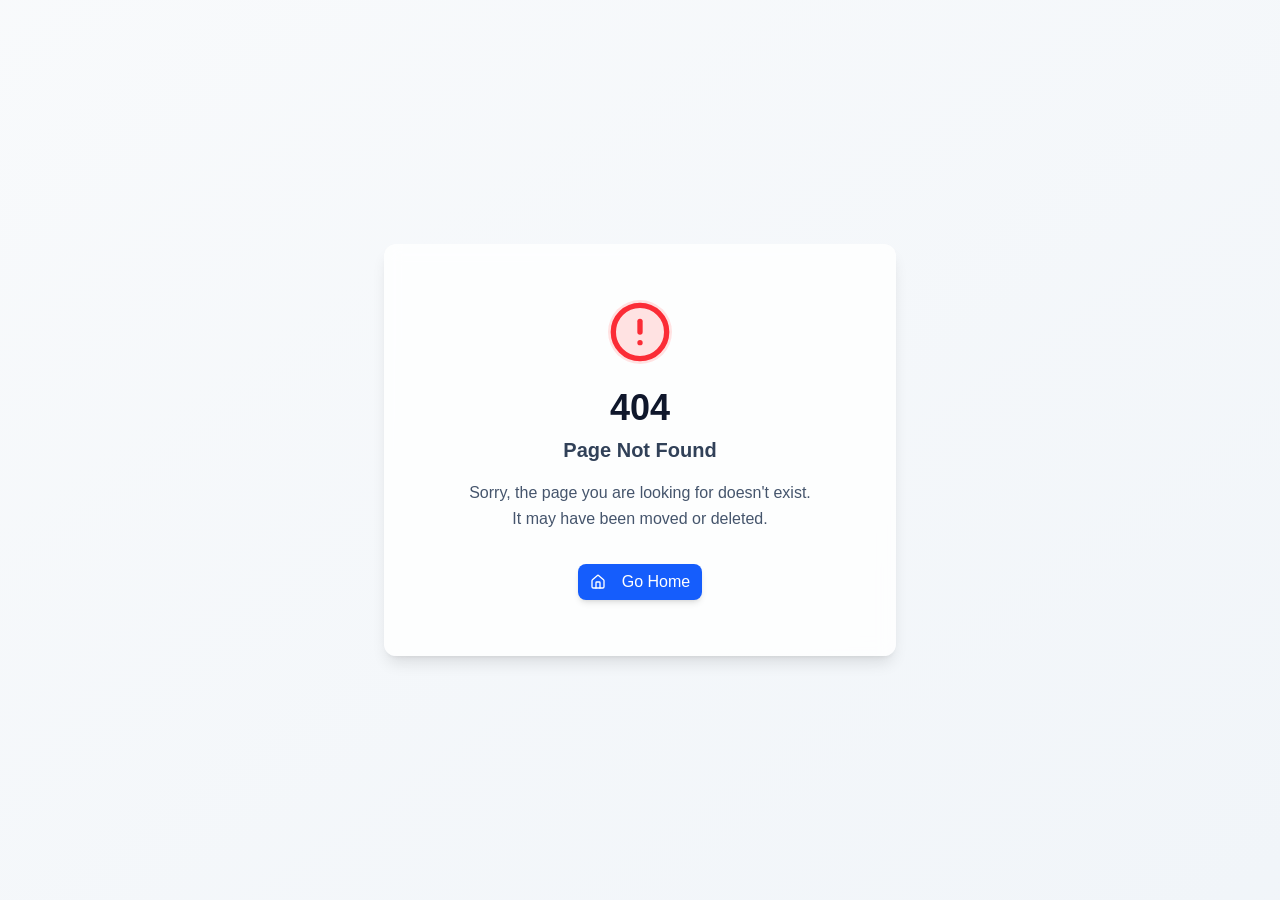
==== commit ed329fae: "Add files via upload" ====
--- a/index.html
+++ b/index.html
@@ -9,7 +9,7 @@
     <link rel="preconnect" href="https://fonts.googleapis.com" />
     <link rel="preconnect" href="https://fonts.gstatic.com" crossorigin />
     <link href="https://fonts.googleapis.com/css2?family=DM+Mono:wght@400;500&family=DM+Sans:opsz,wght@9..40,400;9..40,500;9..40,600&family=Italiana&family=Oooh+Baby&display=swap" rel="stylesheet" />
-    <script src="app.js"></script>
+    <script src="app.js" defer></script>
     <link rel="stylesheet" href="styles.css">
   </head>
   <body>
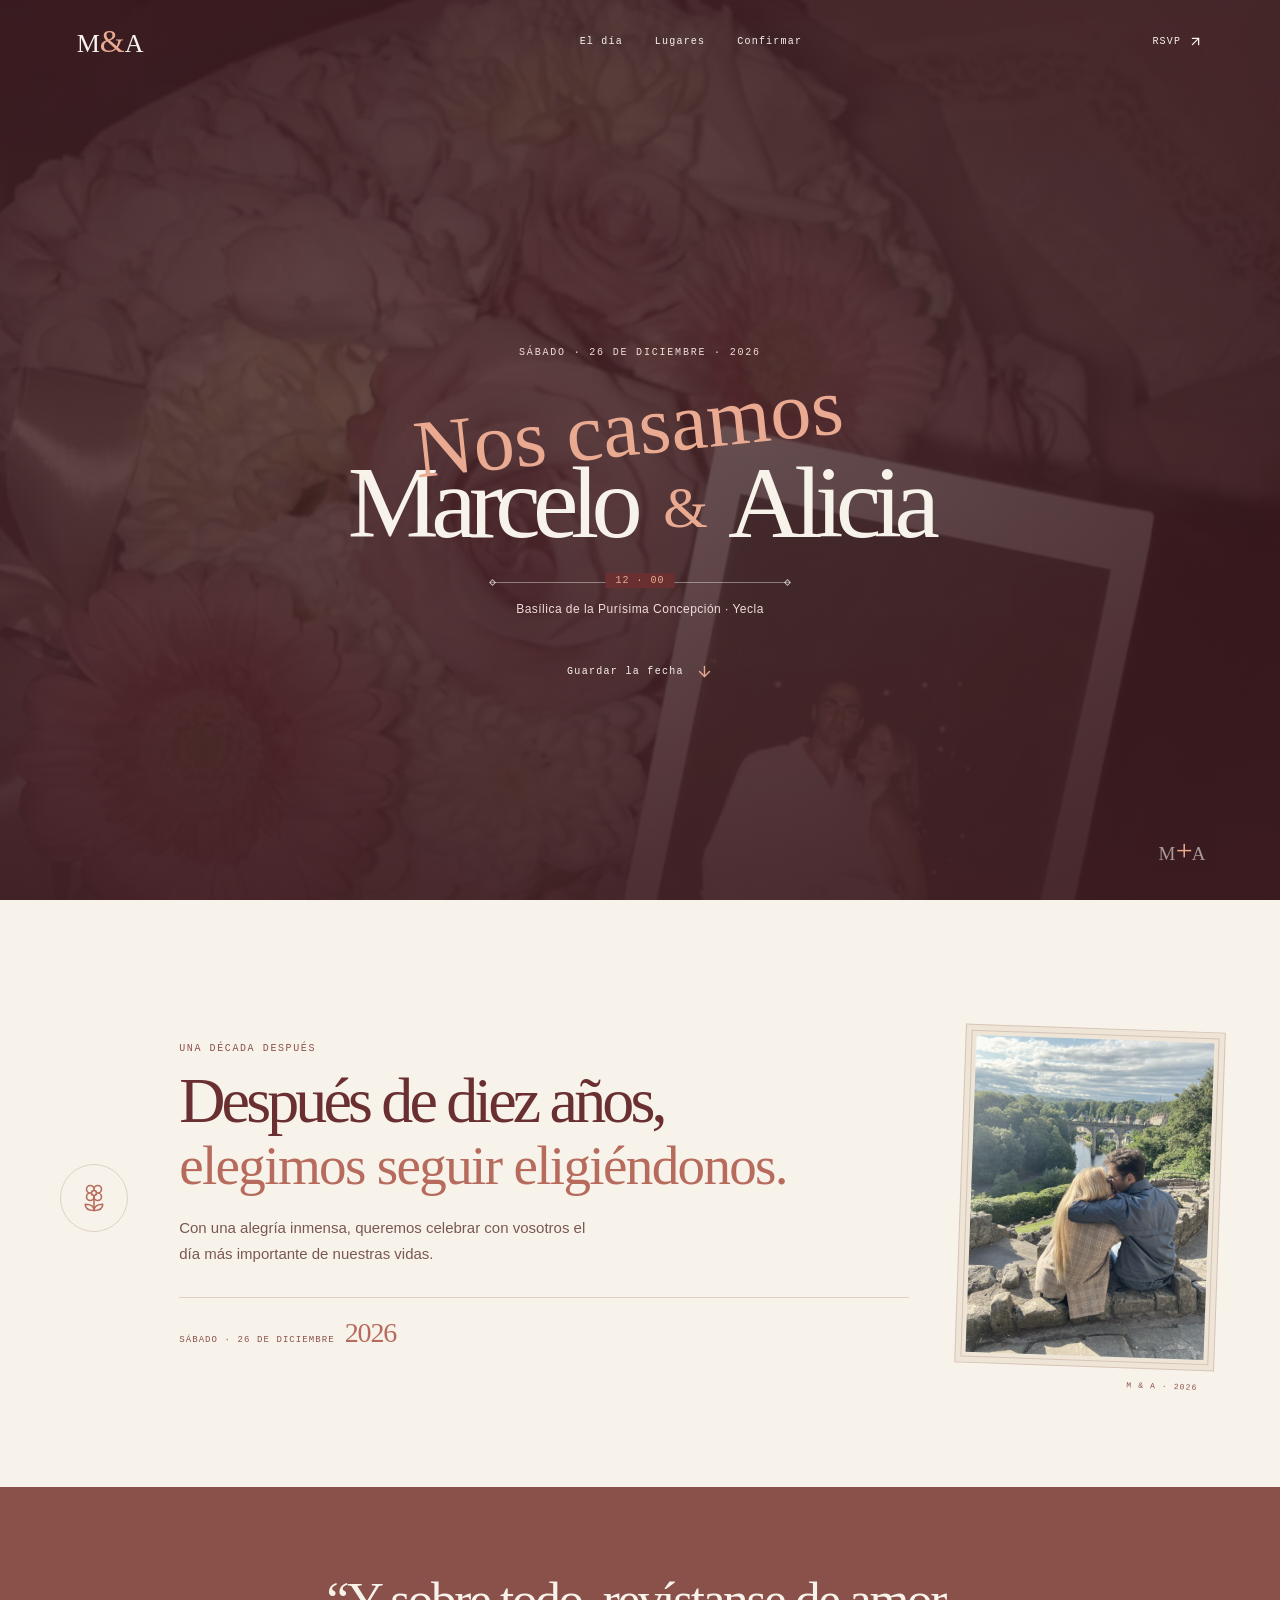
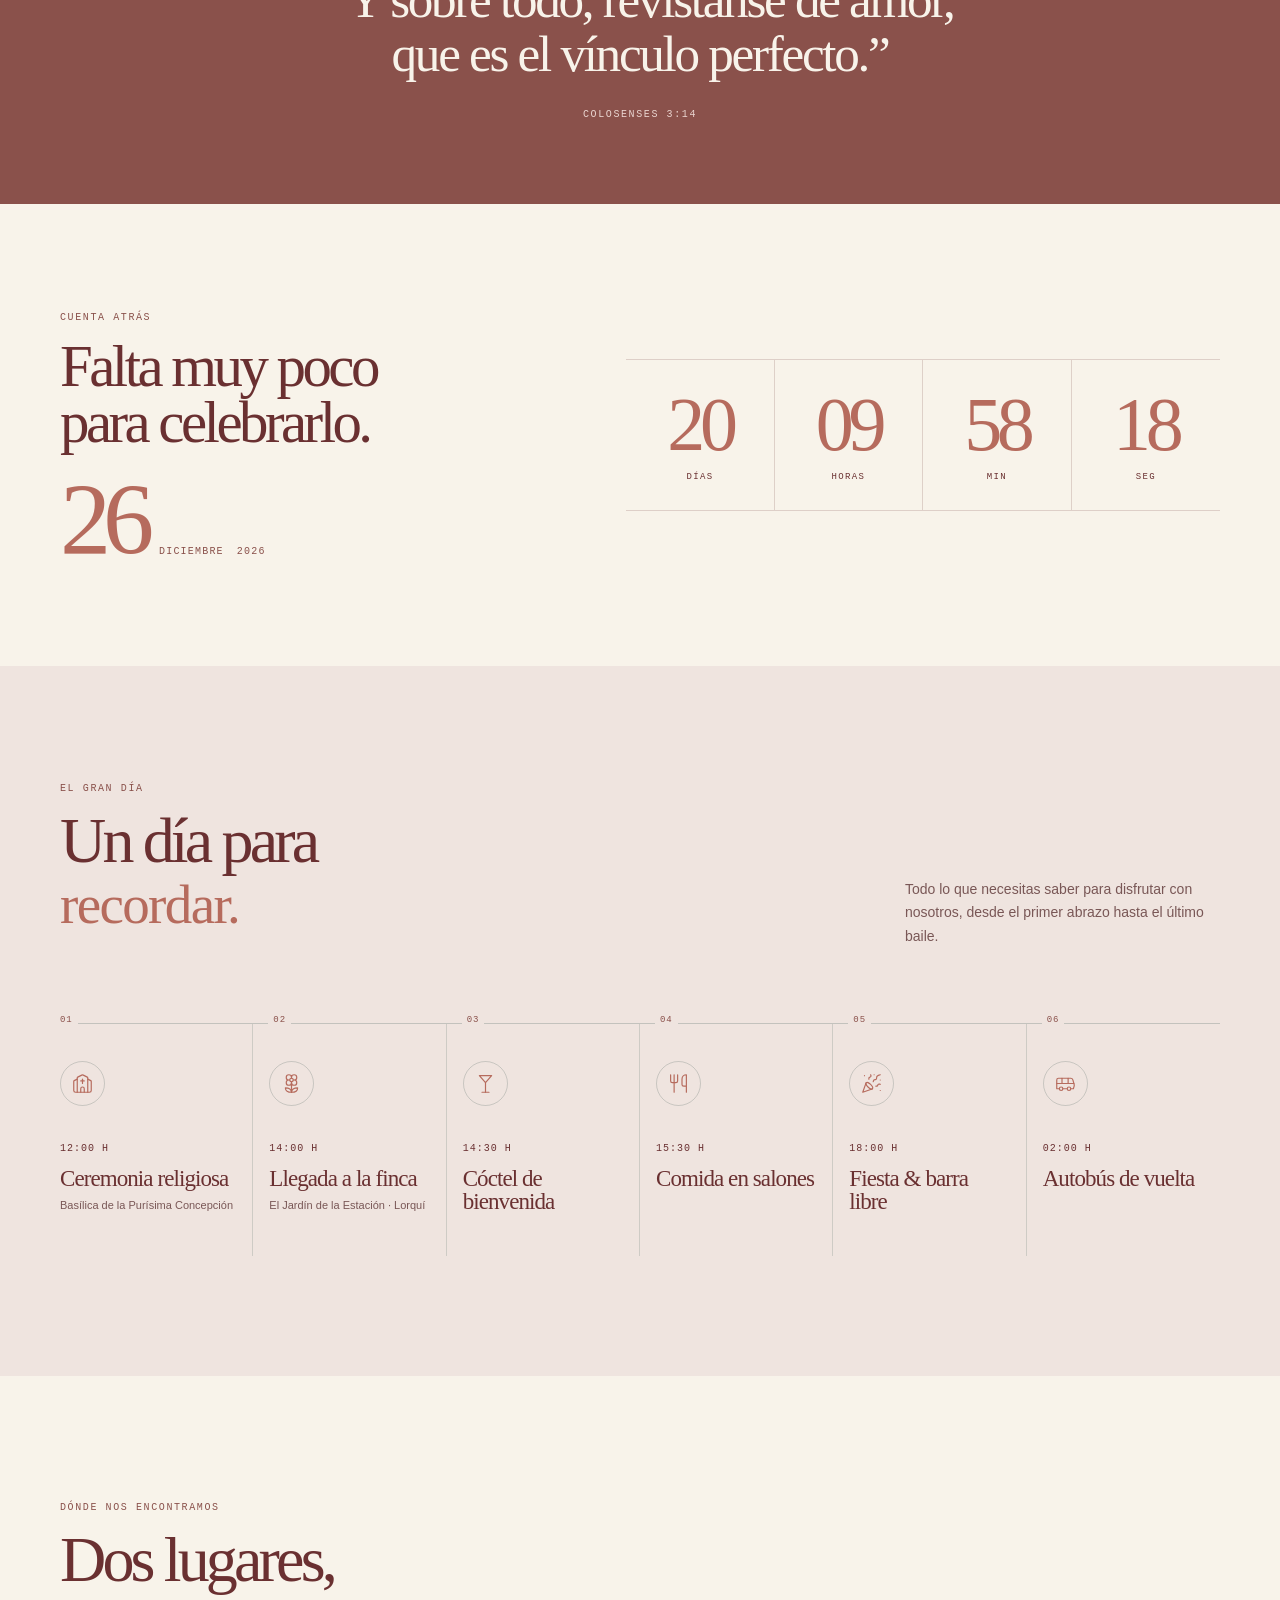
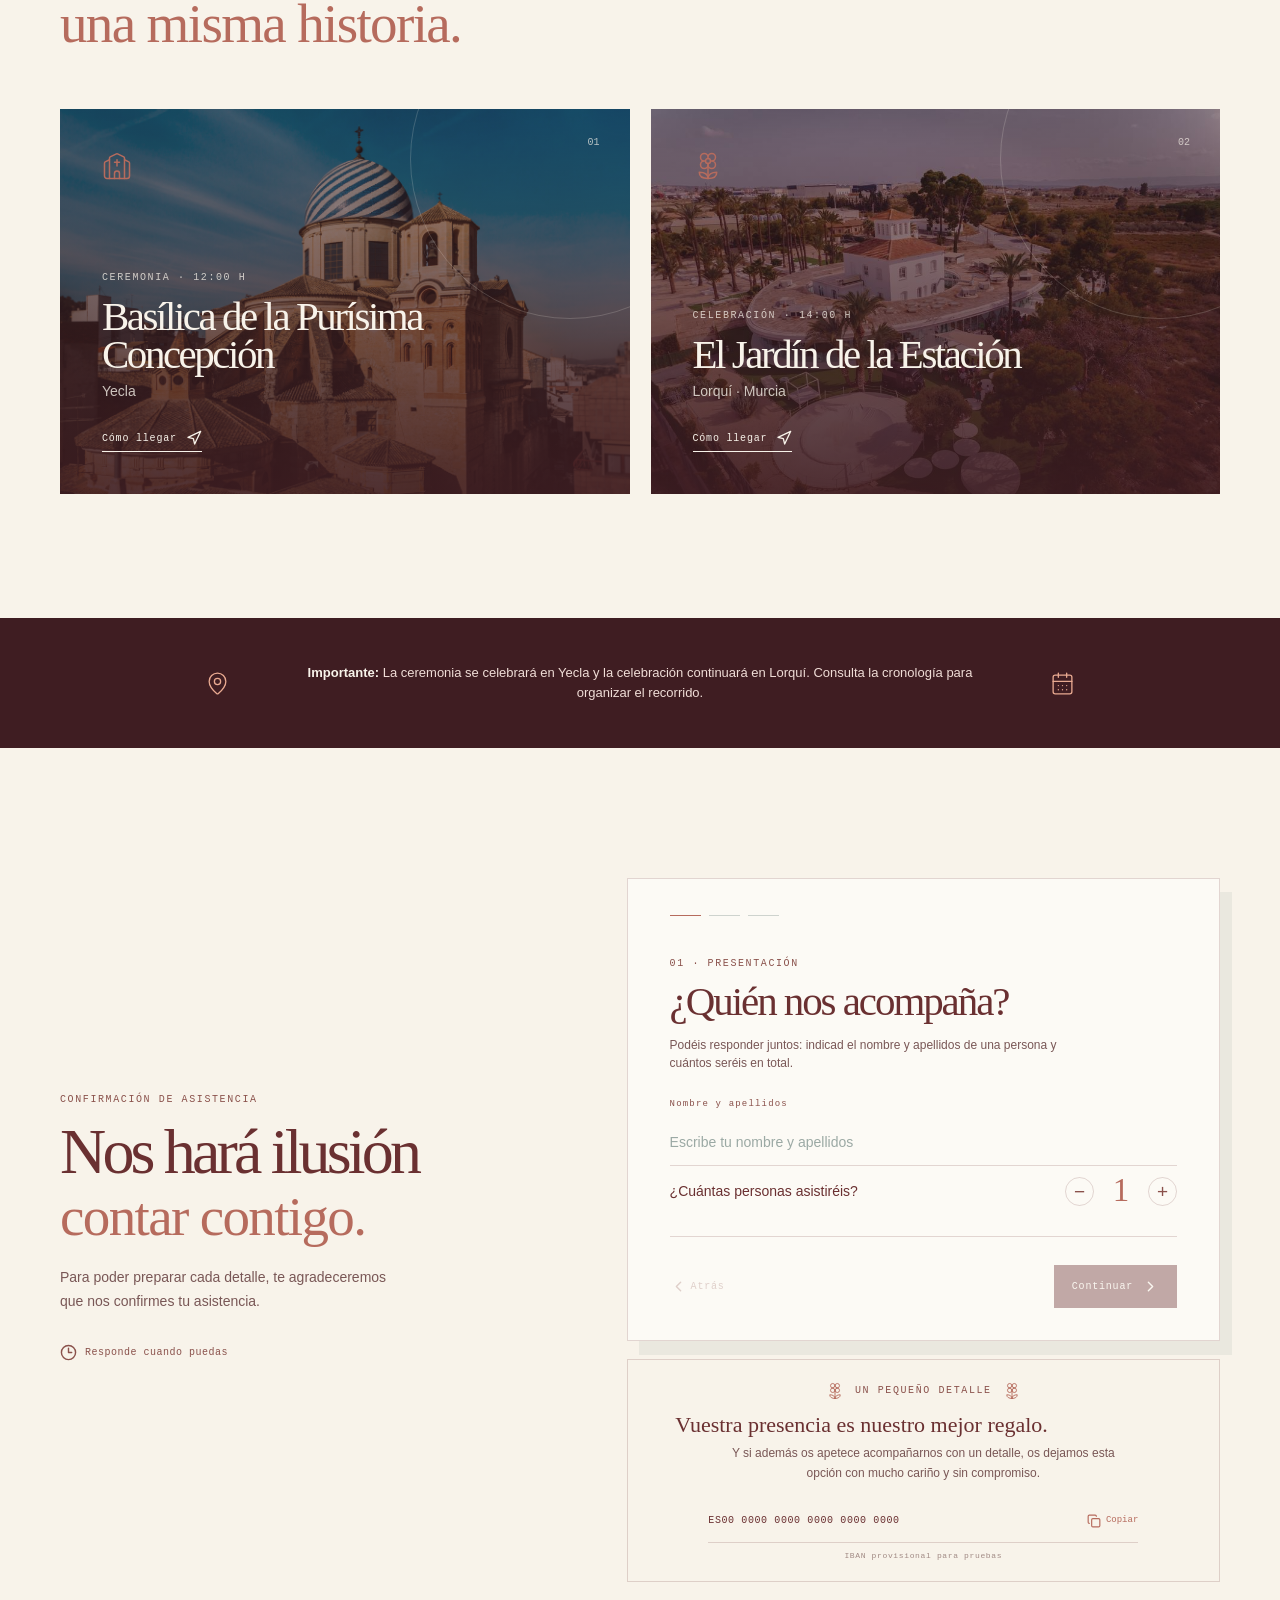
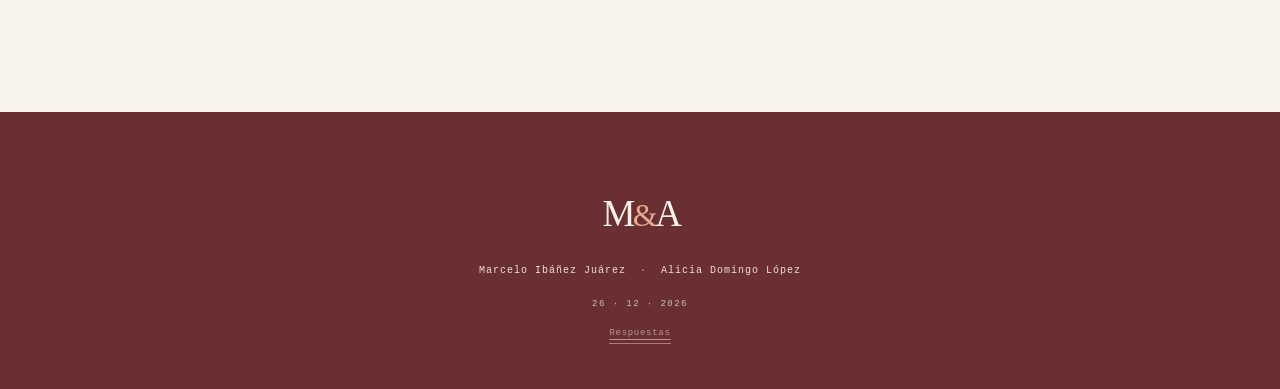
==== commit 809a7028: "Add files via upload" ====
--- a/index.html
+++ b/index.html
@@ -6,73 +6,15 @@
     <meta name="description" content="Marcelo y Alicia se casan el 26 de diciembre de 2026. Acompáñanos en Yecla y Lorquí." />
     <meta name="theme-color" content="#183a36" />
     <title>Marcelo & Alicia — 26.12.2026</title>
+    
     <link rel="preconnect" href="https://fonts.googleapis.com" />
     <link rel="preconnect" href="https://fonts.gstatic.com" crossorigin />
     <link href="https://fonts.googleapis.com/css2?family=DM+Mono:wght@400;500&family=DM+Sans:opsz,wght@9..40,400;9..40,500;9..40,600&family=Italiana&family=Oooh+Baby&display=swap" rel="stylesheet" />
-    <script src="app.js" defer></script>
-    <link rel="stylesheet" href="styles.css">
+    <link rel="stylesheet" href="assets/styles.css" />
   </head>
   <body>
-    <script id="manus-runtime">window.__MANUS_HOST_DEV__ = false;
-(function(){"use strict";var Mr={exports:{}},Kn={};/**
- * @license React
- * react-jsx-runtime.production.js
- *
- * Copyright (c) Meta Platforms, Inc. and affiliates.
- *
- * This source code is licensed under the MIT license found in the
- * LICENSE file in the root directory of this source tree.
- */var Fc;function dm(){if(Fc)return Kn;Fc=1;var r=Symbol.for("react.transitional.element"),i=Symbol.for("react.fragment");function c(s,d,m){var x=null;if(m!==void 0&&(x=""+m),d.key!==void 0&&(x=""+d.key),"key"in d){m={};for(var R in d)R!=="key"&&(m[R]=d[R])}else m=d;return d=m.ref,{$$typeof:r,type:s,key:x,ref:d!==void 0?d:null,props:m}}return Kn.Fragment=i,Kn.jsx=c,Kn.jsxs=c,Kn}var Ic;function fm(){return Ic||(Ic=1,Mr.exports=dm()),Mr.exports}var h=fm(),Ar={exports:{}},Pn={},Rr={exports:{}},Nr={};/**
- * @license React
- * scheduler.production.js
- *
- * Copyright (c) Meta Platforms, Inc. and affiliates.
- *
- * This source code is licensed under the MIT license found in the
- * LICENSE file in the root directory of this source tree.
- */var tu;function hm(){return tu||(tu=1,function(r){function i(A,q){var B=A.length;A.push(q);t:for(;0<B;){var bt=B-1>>>1,p=A[bt];if(0<d(p,q))A[bt]=q,A[B]=p,B=bt;else break t}}function c(A){return A.length===0?null:A[0]}function s(A){if(A.length===0)return null;var q=A[0],B=A.pop();if(B!==q){A[0]=B;t:for(var bt=0,p=A.length,O=p>>>1;bt<O;){var X=2*(bt+1)-1,G=A[X],Z=X+1,st=A[Z];if(0>d(G,B))Z<p&&0>d(st,G)?(A[bt]=st,A[Z]=B,bt=Z):(A[bt]=G,A[X]=B,bt=X);else if(Z<p&&0>d(st,B))A[bt]=st,A[Z]=B,bt=Z;else break t}}return q}function d(A,q){var B=A.sortIndex-q.sortIndex;return B!==0?B:A.id-q.id}if(r.unstable_now=void 0,typeof performance=="object"&&typeof performance.now=="function"){var m=performance;r.unstable_now=function(){return m.now()}}else{var x=Date,R=x.now();r.unstable_now=function(){return x.now()-R}}var C=[],v=[],D=1,j=null,J=3,at=!1,$=!1,nt=!1,ct=!1,ht=typeof setTimeout=="function"?setTimeout:null,St=typeof clearTimeout=="function"?clearTimeout:null,_=typeof setImmediate<"u"?setImmediate:null;function Y(A){for(var q=c(v);q!==null;){if(q.callback===null)s(v);else if(q.startTime<=A)s(v),q.sortIndex=q.expirationTime,i(C,q);else break;q=c(v)}}function H(A){if(nt=!1,Y(A),!$)if(c(C)!==null)$=!0,it||(it=!0,Bt());else{var q=c(v);q!==null&&Mt(H,q.startTime-A)}}var it=!1,rt=-1,V=5,xt=-1;function Be(){return ct?!0:!(r.unstable_now()-xt<V)}function te(){if(ct=!1,it){var A=r.unstable_now();xt=A;var q=!0;try{t:{$=!1,nt&&(nt=!1,St(rt),rt=-1),at=!0;var B=J;try{e:{for(Y(A),j=c(C);j!==null&&!(j.expirationTime>A&&Be());){var bt=j.callback;if(typeof bt=="function"){j.callback=null,J=j.priorityLevel;var p=bt(j.expirationTime<=A);if(A=r.unstable_now(),typeof p=="function"){j.callback=p,Y(A),q=!0;break e}j===c(C)&&s(C),Y(A)}else s(C);j=c(C)}if(j!==null)q=!0;else{var O=c(v);O!==null&&Mt(H,O.startTime-A),q=!1}}break t}finally{j=null,J=B,at=!1}q=void 0}}finally{q?Bt():it=!1}}}var Bt;if(typeof _=="function")Bt=function(){_(te)};else if(typeof MessageChannel<"u"){var me=new MessageChannel,Se=me.port2;me.port1.onmessage=te,Bt=function(){Se.postMessage(null)}}else Bt=function(){ht(te,0)};function Mt(A,q){rt=ht(function(){A(r.unstable_now())},q)}r.unstable_IdlePriority=5,r.unstable_ImmediatePriority=1,r.unstable_LowPriority=4,r.unstable_NormalPriority=3,r.unstable_Profiling=null,r.unstable_UserBlockingPriority=2,r.unstable_cancelCallback=function(A){A.callback=null},r.unstable_forceFrameRate=function(A){0>A||125<A?console.error("forceFrameRate takes a positive int between 0 and 125, forcing frame rates higher than 125 fps is not supported"):V=0<A?Math.floor(1e3/A):5},r.unstable_getCurrentPriorityLevel=function(){return J},r.unstable_next=function(A){switch(J){case 1:case 2:case 3:var q=3;break;default:q=J}var B=J;J=q;try{return A()}finally{J=B}},r.unstable_requestPaint=function(){ct=!0},r.unstable_runWithPriority=function(A,q){switch(A){case 1:case 2:case 3:case 4:case 5:break;default:A=3}var B=J;J=A;try{return q()}finally{J=B}},r.unstable_scheduleCallback=function(A,q,B){var bt=r.unstable_now();switch(typeof B=="object"&&B!==null?(B=B.delay,B=typeof B=="number"&&0<B?bt+B:bt):B=bt,A){case 1:var p=-1;break;case 2:p=250;break;case 5:p=1073741823;break;case 4:p=1e4;break;default:p=5e3}return p=B+p,A={id:D++,callback:q,priorityLevel:A,startTime:B,expirationTime:p,sortIndex:-1},B>bt?(A.sortIndex=B,i(v,A),c(C)===null&&A===c(v)&&(nt?(St(rt),rt=-1):nt=!0,Mt(H,B-bt))):(A.sortIndex=p,i(C,A),$||at||($=!0,it||(it=!0,Bt()))),A},r.unstable_shouldYield=Be,r.unstable_wrapCallback=function(A){var q=J;return function(){var B=J;J=q;try{return A.apply(this,arguments)}finally{J=B}}}}(Nr)),Nr}var eu;function mm(){return eu||(eu=1,Rr.exports=hm()),Rr.exports}var zr={exports:{}},ut={};/**
- * @license React
- * react.production.js
- *
- * Copyright (c) Meta Platforms, Inc. and affiliates.
- *
- * This source code is licensed under the MIT license found in the
- * LICENSE file in the root directory of this source tree.
- */var lu;function gm(){if(lu)return ut;lu=1;var r=Symbol.for("react.transitional.element"),i=Symbol.for("react.portal"),c=Symbol.for("react.fragment"),s=Symbol.for("react.strict_mode"),d=Symbol.for("react.profiler"),m=Symbol.for("react.consumer"),x=Symbol.for("react.context"),R=Symbol.for("react.forward_ref"),C=Symbol.for("react.suspense"),v=Symbol.for("react.memo"),D=Symbol.for("react.lazy"),j=Symbol.iterator;function J(p){return p===null||typeof p!="object"?null:(p=j&&p[j]||p["@@iterator"],typeof p=="function"?p:null)}var at={isMounted:function(){return!1},enqueueForceUpdate:function(){},enqueueReplaceState:function(){},enqueueSetState:function(){}},$=Object.assign,nt={};function ct(p,O,X){this.props=p,this.context=O,this.refs=nt,this.updater=X||at}ct.prototype.isReactComponent={},ct.prototype.setState=function(p,O){if(typeof p!="object"&&typeof p!="function"&&p!=null)throw Error("takes an object of state variables to update or a function which returns an object of state variables.");this.updater.enqueueSetState(this,p,O,"setState")},ct.prototype.forceUpdate=function(p){this.updater.enqueueForceUpdate(this,p,"forceUpdate")};function ht(){}ht.prototype=ct.prototype;function St(p,O,X){this.props=p,this.context=O,this.refs=nt,this.updater=X||at}var _=St.prototype=new ht;_.constructor=St,$(_,ct.prototype),_.isPureReactComponent=!0;var Y=Array.isArray,H={H:null,A:null,T:null,S:null,V:null},it=Object.prototype.hasOwnProperty;function rt(p,O,X,G,Z,st){return X=st.ref,{$$typeof:r,type:p,key:O,ref:X!==void 0?X:null,props:st}}function V(p,O){return rt(p.type,O,void 0,void 0,void 0,p.props)}function xt(p){return typeof p=="object"&&p!==null&&p.$$typeof===r}function Be(p){var O={"=":"=0",":":"=2"};return"$"+p.replace(/[=:]/g,function(X){return O[X]})}var te=/\/+/g;function Bt(p,O){return typeof p=="object"&&p!==null&&p.key!=null?Be(""+p.key):O.toString(36)}function me(){}function Se(p){switch(p.status){case"fulfilled":return p.value;case"rejected":throw p.reason;default:switch(typeof p.status=="string"?p.then(me,me):(p.status="pending",p.then(function(O){p.status==="pending"&&(p.status="fulfilled",p.value=O)},function(O){p.status==="pending"&&(p.status="rejected",p.reason=O)})),p.status){case"fulfilled":return p.value;case"rejected":throw p.reason}}throw p}function Mt(p,O,X,G,Z){var st=typeof p;(st==="undefined"||st==="boolean")&&(p=null);var I=!1;if(p===null)I=!0;else switch(st){case"bigint":case"string":case"number":I=!0;break;case"object":switch(p.$$typeof){case r:case i:I=!0;break;case D:return I=p._init,Mt(I(p._payload),O,X,G,Z)}}if(I)return Z=Z(p),I=G===""?"."+Bt(p,0):G,Y(Z)?(X="",I!=null&&(X=I.replace(te,"$&/")+"/"),Mt(Z,O,X,"",function(Jt){return Jt})):Z!=null&&(xt(Z)&&(Z=V(Z,X+(Z.key==null||p&&p.key===Z.key?"":(""+Z.key).replace(te,"$&/")+"/")+I)),O.push(Z)),1;I=0;var gt=G===""?".":G+":";if(Y(p))for(var Tt=0;Tt<p.length;Tt++)G=p[Tt],st=gt+Bt(G,Tt),I+=Mt(G,O,X,st,Z);else if(Tt=J(p),typeof Tt=="function")for(p=Tt.call(p),Tt=0;!(G=p.next()).done;)G=G.value,st=gt+Bt(G,Tt++),I+=Mt(G,O,X,st,Z);else if(st==="object"){if(typeof p.then=="function")return Mt(Se(p),O,X,G,Z);throw O=String(p),Error("Objects are not valid as a React child (found: "+(O==="[object Object]"?"object with keys {"+Object.keys(p).join(", ")+"}":O)+"). If you meant to render a collection of children, use an array instead.")}return I}function A(p,O,X){if(p==null)return p;var G=[],Z=0;return Mt(p,G,"","",function(st){return O.call(X,st,Z++)}),G}function q(p){if(p._status===-1){var O=p._result;O=O(),O.then(function(X){(p._status===0||p._status===-1)&&(p._status=1,p._result=X)},function(X){(p._status===0||p._status===-1)&&(p._status=2,p._result=X)}),p._status===-1&&(p._status=0,p._result=O)}if(p._status===1)return p._result.default;throw p._result}var B=typeof reportError=="function"?reportError:function(p){if(typeof window=="object"&&typeof window.ErrorEvent=="function"){var O=new window.ErrorEvent("error",{bubbles:!0,cancelable:!0,message:typeof p=="object"&&p!==null&&typeof p.message=="string"?String(p.message):String(p),error:p});if(!window.dispatchEvent(O))return}else if(typeof process=="object"&&typeof process.emit=="function"){process.emit("uncaughtException",p);return}console.error(p)};function bt(){}return ut.Children={map:A,forEach:function(p,O,X){A(p,function(){O.apply(this,arguments)},X)},count:function(p){var O=0;return A(p,function(){O++}),O},toArray:function(p){return A(p,function(O){return O})||[]},only:function(p){if(!xt(p))throw Error("React.Children.only expected to receive a single React element child.");return p}},ut.Component=ct,ut.Fragment=c,ut.Profiler=d,ut.PureComponent=St,ut.StrictMode=s,ut.Suspense=C,ut.__CLIENT_INTERNALS_DO_NOT_USE_OR_WARN_USERS_THEY_CANNOT_UPGRADE=H,ut.__COMPILER_RUNTIME={__proto__:null,c:function(p){return H.H.useMemoCache(p)}},ut.cache=function(p){return function(){return p.apply(null,arguments)}},ut.cloneElement=function(p,O,X){if(p==null)throw Error("The argument must be a React element, but you passed "+p+".");var G=$({},p.props),Z=p.key,st=void 0;if(O!=null)for(I in O.ref!==void 0&&(st=void 0),O.key!==void 0&&(Z=""+O.key),O)!it.call(O,I)||I==="key"||I==="__self"||I==="__source"||I==="ref"&&O.ref===void 0||(G[I]=O[I]);var I=arguments.length-2;if(I===1)G.children=X;else if(1<I){for(var gt=Array(I),Tt=0;Tt<I;Tt++)gt[Tt]=arguments[Tt+2];G.children=gt}return rt(p.type,Z,void 0,void 0,st,G)},ut.createContext=function(p){return p={$$typeof:x,_currentValue:p,_currentValue2:p,_threadCount:0,Provider:null,Consumer:null},p.Provider=p,p.Consumer={$$typeof:m,_context:p},p},ut.createElement=function(p,O,X){var G,Z={},st=null;if(O!=null)for(G in O.key!==void 0&&(st=""+O.key),O)it.call(O,G)&&G!=="key"&&G!=="__self"&&G!=="__source"&&(Z[G]=O[G]);var I=arguments.length-2;if(I===1)Z.children=X;else if(1<I){for(var gt=Array(I),Tt=0;Tt<I;Tt++)gt[Tt]=arguments[Tt+2];Z.children=gt}if(p&&p.defaultProps)for(G in I=p.defaultProps,I)Z[G]===void 0&&(Z[G]=I[G]);return rt(p,st,void 0,void 0,null,Z)},ut.createRef=function(){return{current:null}},ut.forwardRef=function(p){return{$$typeof:R,render:p}},ut.isValidElement=xt,ut.lazy=function(p){return{$$typeof:D,_payload:{_status:-1,_result:p},_init:q}},ut.memo=function(p,O){return{$$typeof:v,type:p,compare:O===void 0?null:O}},ut.startTransition=function(p){var O=H.T,X={};H.T=X;try{var G=p(),Z=H.S;Z!==null&&Z(X,G),typeof G=="object"&&G!==null&&typeof G.then=="function"&&G.then(bt,B)}catch(st){B(st)}finally{H.T=O}},ut.unstable_useCacheRefresh=function(){return H.H.useCacheRefresh()},ut.use=function(p){return H.H.use(p)},ut.useActionState=function(p,O,X){return H.H.useActionState(p,O,X)},ut.useCallback=function(p,O){return H.H.useCallback(p,O)},ut.useContext=function(p){return H.H.useContext(p)},ut.useDebugValue=function(){},ut.useDeferredValue=function(p,O){return H.H.useDeferredValue(p,O)},ut.useEffect=function(p,O,X){var G=H.H;if(typeof X=="function")throw Error("useEffect CRUD overload is not enabled in this build of React.");return G.useEffect(p,O)},ut.useId=function(){return H.H.useId()},ut.useImperativeHandle=function(p,O,X){return H.H.useImperativeHandle(p,O,X)},ut.useInsertionEffect=function(p,O){return H.H.useInsertionEffect(p,O)},ut.useLayoutEffect=function(p,O){return H.H.useLayoutEffect(p,O)},ut.useMemo=function(p,O){return H.H.useMemo(p,O)},ut.useOptimistic=function(p,O){return H.H.useOptimistic(p,O)},ut.useReducer=function(p,O,X){return H.H.useReducer(p,O,X)},ut.useRef=function(p){return H.H.useRef(p)},ut.useState=function(p){return H.H.useState(p)},ut.useSyncExternalStore=function(p,O,X){return H.H.useSyncExternalStore(p,O,X)},ut.useTransition=function(){return H.H.useTransition()},ut.version="19.1.1",ut}var au;function _r(){return au||(au=1,zr.exports=gm()),zr.exports}var kr={exports:{}},he={};/**
- * @license React
- * react-dom.production.js
- *
- * Copyright (c) Meta Platforms, Inc. and affiliates.
- *
- * This source code is licensed under the MIT license found in the
- * LICENSE file in the root directory of this source tree.
- */var nu;function pm(){if(nu)return he;nu=1;var r=_r();function i(C){var v="https://react.dev/errors/"+C;if(1<arguments.length){v+="?args[]="+encodeURIComponent(arguments[1]);for(var D=2;D<arguments.length;D++)v+="&args[]="+encodeURIComponent(arguments[D])}return"Minified React error #"+C+"; visit "+v+" for the full message or use the non-minified dev environment for full errors and additional helpful warnings."}function c(){}var s={d:{f:c,r:function(){throw Error(i(522))},D:c,C:c,L:c,m:c,X:c,S:c,M:c},p:0,findDOMNode:null},d=Symbol.for("react.portal");function m(C,v,D){var j=3<arguments.length&&arguments[3]!==void 0?arguments[3]:null;return{$$typeof:d,key:j==null?null:""+j,children:C,containerInfo:v,implementation:D}}var x=r.__CLIENT_INTERNALS_DO_NOT_USE_OR_WARN_USERS_THEY_CANNOT_UPGRADE;function R(C,v){if(C==="font")return"";if(typeof v=="string")return v==="use-credentials"?v:""}return he.__DOM_INTERNALS_DO_NOT_USE_OR_WARN_USERS_THEY_CANNOT_UPGRADE=s,he.createPortal=function(C,v){var D=2<arguments.length&&arguments[2]!==void 0?arguments[2]:null;if(!v||v.nodeType!==1&&v.nodeType!==9&&v.nodeType!==11)throw Error(i(299));return m(C,v,null,D)},he.flushSync=function(C){var v=x.T,D=s.p;try{if(x.T=null,s.p=2,C)return C()}finally{x.T=v,s.p=D,s.d.f()}},he.preconnect=function(C,v){typeof C=="string"&&(v?(v=v.crossOrigin,v=typeof v=="string"?v==="use-credentials"?v:"":void 0):v=null,s.d.C(C,v))},he.prefetchDNS=function(C){typeof C=="string"&&s.d.D(C)},he.preinit=function(C,v){if(typeof C=="string"&&v&&typeof v.as=="string"){var D=v.as,j=R(D,v.crossOrigin),J=typeof v.integrity=="string"?v.integrity:void 0,at=typeof v.fetchPriority=="string"?v.fetchPriority:void 0;D==="style"?s.d.S(C,typeof v.precedence=="string"?v.precedence:void 0,{crossOrigin:j,integrity:J,fetchPriority:at}):D==="script"&&s.d.X(C,{crossOrigin:j,integrity:J,fetchPriority:at,nonce:typeof v.nonce=="string"?v.nonce:void 0})}},he.preinitModule=function(C,v){if(typeof C=="string")if(typeof v=="object"&&v!==null){if(v.as==null||v.as==="script"){var D=R(v.as,v.crossOrigin);s.d.M(C,{crossOrigin:D,integrity:typeof v.integrity=="string"?v.integrity:void 0,nonce:typeof v.nonce=="string"?v.nonce:void 0})}}else v==null&&s.d.M(C)},he.preload=function(C,v){if(typeof C=="string"&&typeof v=="object"&&v!==null&&typeof v.as=="string"){var D=v.as,j=R(D,v.crossOrigin);s.d.L(C,D,{crossOrigin:j,integrity:typeof v.integrity=="string"?v.integrity:void 0,nonce:typeof v.nonce=="string"?v.nonce:void 0,type:typeof v.type=="string"?v.type:void 0,fetchPriority:typeof v.fetchPriority=="string"?v.fetchPriority:void 0,referrerPolicy:typeof v.referrerPolicy=="string"?v.referrerPolicy:void 0,imageSrcSet:typeof v.imageSrcSet=="string"?v.imageSrcSet:void 0,imageSizes:typeof v.imageSizes=="string"?v.imageSizes:void 0,media:typeof v.media=="string"?v.media:void 0})}},he.preloadModule=function(C,v){if(typeof C=="string")if(v){var D=R(v.as,v.crossOrigin);s.d.m(C,{as:typeof v.as=="string"&&v.as!=="script"?v.as:void 0,crossOrigin:D,integrity:typeof v.integrity=="string"?v.integrity:void 0})}else s.d.m(C)},he.requestFormReset=function(C){s.d.r(C)},he.unstable_batchedUpdates=function(C,v){return C(v)},he.useFormState=function(C,v,D){return x.H.useFormState(C,v,D)},he.useFormStatus=function(){return x.H.useHostTransitionStatus()},he.version="19.1.1",he}var ou;function ym(){if(ou)return kr.exports;ou=1;function r(){if(!(typeof __REACT_DEVTOOLS_GLOBAL_HOOK__>"u"||typeof __REACT_DEVTOOLS_GLOBAL_HOOK__.checkDCE!="function"))try{__REACT_DEVTOOLS_GLOBAL_HOOK__.checkDCE(r)}catch(i){console.error(i)}}return r(),kr.exports=pm(),kr.exports}/**
- * @license React
- * react-dom-client.production.js
- *
- * Copyright (c) Meta Platforms, Inc. and affiliates.
- *
- * This source code is licensed under the MIT license found in the
- * LICENSE file in the root directory of this source tree.
- */var iu;function vm(){if(iu)return Pn;iu=1;var r=mm(),i=_r(),c=ym();function s(t){var e="https://react.dev/errors/"+t;if(1<arguments.length){e+="?args[]="+encodeURIComponent(arguments[1]);for(var l=2;l<arguments.length;l++)e+="&args[]="+encodeURIComponent(arguments[l])}return"Minified React error #"+t+"; visit "+e+" for the full message or use the non-minified dev environment for full errors and additional helpful warnings."}function d(t){return!(!t||t.nodeType!==1&&t.nodeType!==9&&t.nodeType!==11)}function m(t){var e=t,l=t;if(t.alternate)for(;e.return;)e=e.return;else{t=e;do e=t,(e.flags&4098)!==0&&(l=e.return),t=e.return;while(t)}return e.tag===3?l:null}function x(t){if(t.tag===13){var e=t.memoizedState;if(e===null&&(t=t.alternate,t!==null&&(e=t.memoizedState)),e!==null)return e.dehydrated}return null}function R(t){if(m(t)!==t)throw Error(s(188))}function C(t){var e=t.alternate;if(!e){if(e=m(t),e===null)throw Error(s(188));return e!==t?null:t}for(var l=t,a=e;;){var n=l.return;if(n===null)break;var o=n.alternate;if(o===null){if(a=n.return,a!==null){l=a;continue}break}if(n.child===o.child){for(o=n.child;o;){if(o===l)return R(n),t;if(o===a)return R(n),e;o=o.sibling}throw Error(s(188))}if(l.return!==a.return)l=n,a=o;else{for(var u=!1,f=n.child;f;){if(f===l){u=!0,l=n,a=o;break}if(f===a){u=!0,a=n,l=o;break}f=f.sibling}if(!u){for(f=o.child;f;){if(f===l){u=!0,l=o,a=n;break}if(f===a){u=!0,a=o,l=n;break}f=f.sibling}if(!u)throw Error(s(189))}}if(l.alternate!==a)throw Error(s(190))}if(l.tag!==3)throw Error(s(188));return l.stateNode.current===l?t:e}function v(t){var e=t.tag;if(e===5||e===26||e===27||e===6)return t;for(t=t.child;t!==null;){if(e=v(t),e!==null)return e;t=t.sibling}return null}var D=Object.assign,j=Symbol.for("react.element"),J=Symbol.for("react.transitional.element"),at=Symbol.for("react.portal"),$=Symbol.for("react.fragment"),nt=Symbol.for("react.strict_mode"),ct=Symbol.for("react.profiler"),ht=Symbol.for("react.provider"),St=Symbol.for("react.consumer"),_=Symbol.for("react.context"),Y=Symbol.for("react.forward_ref"),H=Symbol.for("react.suspense"),it=Symbol.for("react.suspense_list"),rt=Symbol.for("react.memo"),V=Symbol.for("react.lazy"),xt=Symbol.for("react.activity"),Be=Symbol.for("react.memo_cache_sentinel"),te=Symbol.iterator;function Bt(t){return t===null||typeof t!="object"?null:(t=te&&t[te]||t["@@iterator"],typeof t=="function"?t:null)}var me=Symbol.for("react.client.reference");function Se(t){if(t==null)return null;if(typeof t=="function")return t.$$typeof===me?null:t.displayName||t.name||null;if(typeof t=="string")return t;switch(t){case $:return"Fragment";case ct:return"Profiler";case nt:return"StrictMode";case H:return"Suspense";case it:return"SuspenseList";case xt:return"Activity"}if(typeof t=="object")switch(t.$$typeof){case at:return"Portal";case _:return(t.displayName||"Context")+".Provider";case St:return(t._context.displayName||"Context")+".Consumer";case Y:var e=t.render;return t=t.displayName,t||(t=e.displayName||e.name||"",t=t!==""?"ForwardRef("+t+")":"ForwardRef"),t;case rt:return e=t.displayName||null,e!==null?e:Se(t.type)||"Memo";case V:e=t._payload,t=t._init;try{return Se(t(e))}catch{}}return null}var Mt=Array.isArray,A=i.__CLIENT_INTERNALS_DO_NOT_USE_OR_WARN_USERS_THEY_CANNOT_UPGRADE,q=c.__DOM_INTERNALS_DO_NOT_USE_OR_WARN_USERS_THEY_CANNOT_UPGRADE,B={pending:!1,data:null,method:null,action:null},bt=[],p=-1;function O(t){return{current:t}}function X(t){0>p||(t.current=bt[p],bt[p]=null,p--)}function G(t,e){p++,bt[p]=t.current,t.current=e}var Z=O(null),st=O(null),I=O(null),gt=O(null);function Tt(t,e){switch(G(I,e),G(st,t),G(Z,null),e.nodeType){case 9:case 11:t=(t=e.documentElement)&&(t=t.namespaceURI)?Uh(t):0;break;default:if(t=e.tagName,e=e.namespaceURI)e=Uh(e),t=Gh(e,t);else switch(t){case"svg":t=1;break;case"math":t=2;break;default:t=0}}X(Z),G(Z,t)}function Jt(){X(Z),X(st),X(I)}function Ke(t){t.memoizedState!==null&&G(gt,t);var e=Z.current,l=Gh(e,t.type);e!==l&&(G(st,t),G(Z,l))}function Ce(t){st.current===t&&(X(Z),X(st)),gt.current===t&&(X(gt),Wo._currentValue=B)}var Pe=Object.prototype.hasOwnProperty,yl=r.unstable_scheduleCallback,sn=r.unstable_cancelCallback,Ca=r.unstable_shouldYield,ri=r.unstable_requestPaint,ge=r.unstable_now,si=r.unstable_getCurrentPriorityLevel,Ul=r.unstable_ImmediatePriority,Fn=r.unstable_UserBlockingPriority,nl=r.unstable_NormalPriority,ci=r.unstable_LowPriority,Gl=r.unstable_IdlePriority,ui=r.log,Ea=r.unstable_setDisableYieldValue,ql=null,Wt=null;function Je(t){if(typeof ui=="function"&&Ea(t),Wt&&typeof Wt.setStrictMode=="function")try{Wt.setStrictMode(ql,t)}catch{}}var $t=Math.clz32?Math.clz32:fi,di=Math.log,Ta=Math.LN2;function fi(t){return t>>>=0,t===0?32:31-(di(t)/Ta|0)|0}var L=256,cn=4194304;function vl(t){var e=t&42;if(e!==0)return e;switch(t&-t){case 1:return 1;case 2:return 2;case 4:return 4;case 8:return 8;case 16:return 16;case 32:return 32;case 64:return 64;case 128:return 128;case 256:case 512:case 1024:case 2048:case 4096:case 8192:case 16384:case 32768:case 65536:case 131072:case 262144:case 524288:case 1048576:case 2097152:return t&4194048;case 4194304:case 8388608:case 16777216:case 33554432:return t&62914560;case 67108864:return 67108864;case 134217728:return 134217728;case 268435456:return 268435456;case 536870912:return 536870912;case 1073741824:return 0;default:return t}}function un(t,e,l){var a=t.pendingLanes;if(a===0)return 0;var n=0,o=t.suspendedLanes,u=t.pingedLanes;t=t.warmLanes;var f=a&134217727;return f!==0?(a=f&~o,a!==0?n=vl(a):(u&=f,u!==0?n=vl(u):l||(l=f&~t,l!==0&&(n=vl(l))))):(f=a&~o,f!==0?n=vl(f):u!==0?n=vl(u):l||(l=a&~t,l!==0&&(n=vl(l)))),n===0?0:e!==0&&e!==n&&(e&o)===0&&(o=n&-n,l=e&-e,o>=l||o===32&&(l&4194048)!==0)?e:n}function Dt(t,e){return(t.pendingLanes&~(t.suspendedLanes&~t.pingedLanes)&e)===0}function In(t,e){switch(t){case 1:case 2:case 4:case 8:case 64:return e+250;case 16:case 32:case 128:case 256:case 512:case 1024:case 2048:case 4096:case 8192:case 16384:case 32768:case 65536:case 131072:case 262144:case 524288:case 1048576:case 2097152:return e+5e3;case 4194304:case 8388608:case 16777216:case 33554432:return-1;case 67108864:case 134217728:case 268435456:case 536870912:case 1073741824:return-1;default:return-1}}function to(){var t=L;return L<<=1,(L&4194048)===0&&(L=256),t}function hi(){var t=cn;return cn<<=1,(cn&62914560)===0&&(cn=4194304),t}function eo(t){for(var e=[],l=0;31>l;l++)e.push(t);return e}function Da(t,e){t.pendingLanes|=e,e!==268435456&&(t.suspendedLanes=0,t.pingedLanes=0,t.warmLanes=0)}function ts(t,e,l,a,n,o){var u=t.pendingLanes;t.pendingLanes=l,t.suspendedLanes=0,t.pingedLanes=0,t.warmLanes=0,t.expiredLanes&=l,t.entangledLanes&=l,t.errorRecoveryDisabledLanes&=l,t.shellSuspendCounter=0;var f=t.entanglements,g=t.expirationTimes,S=t.hiddenUpdates;for(l=u&~l;0<l;){var N=31-$t(l),k=1<<N;f[N]=0,g[N]=-1;var E=S[N];if(E!==null)for(S[N]=null,N=0;N<E.length;N++){var T=E[N];T!==null&&(T.lane&=-536870913)}l&=~k}a!==0&&mi(t,a,0),o!==0&&n===0&&t.tag!==0&&(t.suspendedLanes|=o&~(u&~e))}function mi(t,e,l){t.pendingLanes|=e,t.suspendedLanes&=~e;var a=31-$t(e);t.entangledLanes|=e,t.entanglements[a]=t.entanglements[a]|1073741824|l&4194090}function gi(t,e){var l=t.entangledLanes|=e;for(t=t.entanglements;l;){var a=31-$t(l),n=1<<a;n&e|t[a]&e&&(t[a]|=e),l&=~n}}function lo(t){switch(t){case 2:t=1;break;case 8:t=4;break;case 32:t=16;break;case 256:case 512:case 1024:case 2048:case 4096:case 8192:case 16384:case 32768:case 65536:case 131072:case 262144:case 524288:case 1048576:case 2097152:case 4194304:case 8388608:case 16777216:case 33554432:t=128;break;case 268435456:t=134217728;break;default:t=0}return t}function ao(t){return t&=-t,2<t?8<t?(t&134217727)!==0?32:268435456:8:2}function pi(){var t=q.p;return t!==0?t:(t=window.event,t===void 0?32:om(t.type))}function es(t,e){var l=q.p;try{return q.p=t,e()}finally{q.p=l}}var ol=Math.random().toString(36).slice(2),ee="__reactFiber$"+ol,pe="__reactProps$"+ol,Yl="__reactContainer$"+ol,no="__reactEvents$"+ol,ls="__reactListeners$"+ol,as="__reactHandles$"+ol,yi="__reactResources$"+ol,Ma="__reactMarker$"+ol;function oo(t){delete t[ee],delete t[pe],delete t[no],delete t[ls],delete t[as]}function Vl(t){var e=t[ee];if(e)return e;for(var l=t.parentNode;l;){if(e=l[Yl]||l[ee]){if(l=e.alternate,e.child!==null||l!==null&&l.child!==null)for(t=Xh(t);t!==null;){if(l=t[ee])return l;t=Xh(t)}return e}t=l,l=t.parentNode}return null}function Xl(t){if(t=t[ee]||t[Yl]){var e=t.tag;if(e===5||e===6||e===13||e===26||e===27||e===3)return t}return null}function Aa(t){var e=t.tag;if(e===5||e===26||e===27||e===6)return t.stateNode;throw Error(s(33))}function Zl(t){var e=t[yi];return e||(e=t[yi]={hoistableStyles:new Map,hoistableScripts:new Map}),e}function Vt(t){t[Ma]=!0}var vi=new Set,bi={};function bl(t,e){We(t,e),We(t+"Capture",e)}function We(t,e){for(bi[t]=e,t=0;t<e.length;t++)vi.add(e[t])}var ns=RegExp("^[:A-Z_a-z\\u00C0-\\u00D6\\u00D8-\\u00F6\\u00F8-\\u02FF\\u0370-\\u037D\\u037F-\\u1FFF\\u200C-\\u200D\\u2070-\\u218F\\u2C00-\\u2FEF\\u3001-\\uD7FF\\uF900-\\uFDCF\\uFDF0-\\uFFFD][:A-Z_a-z\\u00C0-\\u00D6\\u00D8-\\u00F6\\u00F8-\\u02FF\\u0370-\\u037D\\u037F-\\u1FFF\\u200C-\\u200D\\u2070-\\u218F\\u2C00-\\u2FEF\\u3001-\\uD7FF\\uF900-\\uFDCF\\uFDF0-\\uFFFD\\-.0-9\\u00B7\\u0300-\\u036F\\u203F-\\u2040]*$"),xi={},wi={};function Ra(t){return Pe.call(wi,t)?!0:Pe.call(xi,t)?!1:ns.test(t)?wi[t]=!0:(xi[t]=!0,!1)}function M(t,e,l){if(Ra(e))if(l===null)t.removeAttribute(e);else{switch(typeof l){case"undefined":case"function":case"symbol":t.removeAttribute(e);return;case"boolean":var a=e.toLowerCase().slice(0,5);if(a!=="data-"&&a!=="aria-"){t.removeAttribute(e);return}}t.setAttribute(e,""+l)}}function tt(t,e,l){if(l===null)t.removeAttribute(e);else{switch(typeof l){case"undefined":case"function":case"symbol":case"boolean":t.removeAttribute(e);return}t.setAttribute(e,""+l)}}function Ot(t,e,l,a){if(a===null)t.removeAttribute(l);else{switch(typeof a){case"undefined":case"function":case"symbol":case"boolean":t.removeAttribute(l);return}t.setAttributeNS(e,l,""+a)}}var le,Ee;function ae(t){if(le===void 0)try{throw Error()}catch(l){var e=l.stack.trim().match(/\n( *(at )?)/);le=e&&e[1]||"",Ee=-1<l.stack.indexOf(`
-    at`)?" (<anonymous>)":-1<l.stack.indexOf("@")?"@unknown:0:0":""}return`
-`+le+t+Ee}var Le=!1;function He(t,e){if(!t||Le)return"";Le=!0;var l=Error.prepareStackTrace;Error.prepareStackTrace=void 0;try{var a={DetermineComponentFrameRoot:function(){try{if(e){var k=function(){throw Error()};if(Object.defineProperty(k.prototype,"props",{set:function(){throw Error()}}),typeof Reflect=="object"&&Reflect.construct){try{Reflect.construct(k,[])}catch(T){var E=T}Reflect.construct(t,[],k)}else{try{k.call()}catch(T){E=T}t.call(k.prototype)}}else{try{throw Error()}catch(T){E=T}(k=t())&&typeof k.catch=="function"&&k.catch(function(){})}}catch(T){if(T&&E&&typeof T.stack=="string")return[T.stack,E.stack]}return[null,null]}};a.DetermineComponentFrameRoot.displayName="DetermineComponentFrameRoot";var n=Object.getOwnPropertyDescriptor(a.DetermineComponentFrameRoot,"name");n&&n.configurable&&Object.defineProperty(a.DetermineComponentFrameRoot,"name",{value:"DetermineComponentFrameRoot"});var o=a.DetermineComponentFrameRoot(),u=o[0],f=o[1];if(u&&f){var g=u.split(`
-`),S=f.split(`
-`);for(n=a=0;a<g.length&&!g[a].includes("DetermineComponentFrameRoot");)a++;for(;n<S.length&&!S[n].includes("DetermineComponentFrameRoot");)n++;if(a===g.length||n===S.length)for(a=g.length-1,n=S.length-1;1<=a&&0<=n&&g[a]!==S[n];)n--;for(;1<=a&&0<=n;a--,n--)if(g[a]!==S[n]){if(a!==1||n!==1)do if(a--,n--,0>n||g[a]!==S[n]){var N=`
-`+g[a].replace(" at new "," at ");return t.displayName&&N.includes("<anonymous>")&&(N=N.replace("<anonymous>",t.displayName)),N}while(1<=a&&0<=n);break}}}finally{Le=!1,Error.prepareStackTrace=l}return(l=t?t.displayName||t.name:"")?ae(l):""}function Ql(t){switch(t.tag){case 26:case 27:case 5:return ae(t.type);case 16:return ae("Lazy");case 13:return ae("Suspense");case 19:return ae("SuspenseList");case 0:case 15:return He(t.type,!1);case 11:return He(t.type.render,!1);case 1:return He(t.type,!0);case 31:return ae("Activity");default:return""}}function xl(t){try{var e="";do e+=Ql(t),t=t.return;while(t);return e}catch(l){return`
-Error generating stack: `+l.message+`
-`+l.stack}}function Xt(t){switch(typeof t){case"bigint":case"boolean":case"number":case"string":case"undefined":return t;case"object":return t;default:return""}}function il(t){var e=t.type;return(t=t.nodeName)&&t.toLowerCase()==="input"&&(e==="checkbox"||e==="radio")}function ve(t){var e=il(t)?"checked":"value",l=Object.getOwnPropertyDescriptor(t.constructor.prototype,e),a=""+t[e];if(!t.hasOwnProperty(e)&&typeof l<"u"&&typeof l.get=="function"&&typeof l.set=="function"){var n=l.get,o=l.set;return Object.defineProperty(t,e,{configurable:!0,get:function(){return n.call(this)},set:function(u){a=""+u,o.call(this,u)}}),Object.defineProperty(t,e,{enumerable:l.enumerable}),{getValue:function(){return a},setValue:function(u){a=""+u},stopTracking:function(){t._valueTracker=null,delete t[e]}}}}function re(t){t._valueTracker||(t._valueTracker=ve(t))}function rl(t){if(!t)return!1;var e=t._valueTracker;if(!e)return!0;var l=e.getValue(),a="";return t&&(a=il(t)?t.checked?"true":"false":t.value),t=a,t!==l?(e.setValue(t),!0):!1}function wl(t){if(t=t||(typeof document<"u"?document:void 0),typeof t>"u")return null;try{return t.activeElement||t.body}catch{return t.body}}var dn=/[\n"\\]/g;function se(t){return t.replace(dn,function(e){return"\\"+e.charCodeAt(0).toString(16)+" "})}function Kl(t,e,l,a,n,o,u,f){t.name="",u!=null&&typeof u!="function"&&typeof u!="symbol"&&typeof u!="boolean"?t.type=u:t.removeAttribute("type"),e!=null?u==="number"?(e===0&&t.value===""||t.value!=e)&&(t.value=""+Xt(e)):t.value!==""+Xt(e)&&(t.value=""+Xt(e)):u!=="submit"&&u!=="reset"||t.removeAttribute("value"),e!=null?Pl(t,u,Xt(e)):l!=null?Pl(t,u,Xt(l)):a!=null&&t.removeAttribute("value"),n==null&&o!=null&&(t.defaultChecked=!!o),n!=null&&(t.checked=n&&typeof n!="function"&&typeof n!="symbol"),f!=null&&typeof f!="function"&&typeof f!="symbol"&&typeof f!="boolean"?t.name=""+Xt(f):t.removeAttribute("name")}function Na(t,e,l,a,n,o,u,f){if(o!=null&&typeof o!="function"&&typeof o!="symbol"&&typeof o!="boolean"&&(t.type=o),e!=null||l!=null){if(!(o!=="submit"&&o!=="reset"||e!=null))return;l=l!=null?""+Xt(l):"",e=e!=null?""+Xt(e):l,f||e===t.value||(t.value=e),t.defaultValue=e}a=a??n,a=typeof a!="function"&&typeof a!="symbol"&&!!a,t.checked=f?t.checked:!!a,t.defaultChecked=!!a,u!=null&&typeof u!="function"&&typeof u!="symbol"&&typeof u!="boolean"&&(t.name=u)}function Pl(t,e,l){e==="number"&&wl(t.ownerDocument)===t||t.defaultValue===""+l||(t.defaultValue=""+l)}function $e(t,e,l,a){if(t=t.options,e){e={};for(var n=0;n<l.length;n++)e["$"+l[n]]=!0;for(l=0;l<t.length;l++)n=e.hasOwnProperty("$"+t[l].value),t[l].selected!==n&&(t[l].selected=n),n&&a&&(t[l].defaultSelected=!0)}else{for(l=""+Xt(l),e=null,n=0;n<t.length;n++){if(t[n].value===l){t[n].selected=!0,a&&(t[n].defaultSelected=!0);return}e!==null||t[n].disabled||(e=t[n])}e!==null&&(e.selected=!0)}}function za(t,e,l){if(e!=null&&(e=""+Xt(e),e!==t.value&&(t.value=e),l==null)){t.defaultValue!==e&&(t.defaultValue=e);return}t.defaultValue=l!=null?""+Xt(l):""}function _a(t,e,l,a){if(e==null){if(a!=null){if(l!=null)throw Error(s(92));if(Mt(a)){if(1<a.length)throw Error(s(93));a=a[0]}l=a}l==null&&(l=""),e=l}l=Xt(e),t.defaultValue=l,a=t.textContent,a===l&&a!==""&&a!==null&&(t.value=a)}function Fe(t,e){if(e){var l=t.firstChild;if(l&&l===t.lastChild&&l.nodeType===3){l.nodeValue=e;return}}t.textContent=e}var fn=new Set("animationIterationCount aspectRatio borderImageOutset borderImageSlice borderImageWidth boxFlex boxFlexGroup boxOrdinalGroup columnCount columns flex flexGrow flexPositive flexShrink flexNegative flexOrder gridArea gridRow gridRowEnd gridRowSpan gridRowStart gridColumn gridColumnEnd gridColumnSpan gridColumnStart fontWeight lineClamp lineHeight opacity order orphans scale tabSize widows zIndex zoom fillOpacity floodOpacity stopOpacity strokeDasharray strokeDashoffset strokeMiterlimit strokeOpacity strokeWidth MozAnimationIterationCount MozBoxFlex MozBoxFlexGroup MozLineClamp msAnimationIterationCount msFlex msZoom msFlexGrow msFlexNegative msFlexOrder msFlexPositive msFlexShrink msGridColumn msGridColumnSpan msGridRow msGridRowSpan WebkitAnimationIterationCount WebkitBoxFlex WebKitBoxFlexGroup WebkitBoxOrdinalGroup WebkitColumnCount WebkitColumns WebkitFlex WebkitFlexGrow WebkitFlexPositive WebkitFlexShrink WebkitLineClamp".split(" "));function ka(t,e,l){var a=e.indexOf("--")===0;l==null||typeof l=="boolean"||l===""?a?t.setProperty(e,""):e==="float"?t.cssFloat="":t[e]="":a?t.setProperty(e,l):typeof l!="number"||l===0||fn.has(e)?e==="float"?t.cssFloat=l:t[e]=(""+l).trim():t[e]=l+"px"}function Oa(t,e,l){if(e!=null&&typeof e!="object")throw Error(s(62));if(t=t.style,l!=null){for(var a in l)!l.hasOwnProperty(a)||e!=null&&e.hasOwnProperty(a)||(a.indexOf("--")===0?t.setProperty(a,""):a==="float"?t.cssFloat="":t[a]="");for(var n in e)a=e[n],e.hasOwnProperty(n)&&l[n]!==a&&ka(t,n,a)}else for(var o in e)e.hasOwnProperty(o)&&ka(t,o,e[o])}function ja(t){if(t.indexOf("-")===-1)return!1;switch(t){case"annotation-xml":case"color-profile":case"font-face":case"font-face-src":case"font-face-uri":case"font-face-format":case"font-face-name":case"missing-glyph":return!1;default:return!0}}var Si=new Map([["acceptCharset","accept-charset"],["htmlFor","for"],["httpEquiv","http-equiv"],["crossOrigin","crossorigin"],["accentHeight","accent-height"],["alignmentBaseline","alignment-baseline"],["arabicForm","arabic-form"],["baselineShift","baseline-shift"],["capHeight","cap-height"],["clipPath","clip-path"],["clipRule","clip-rule"],["colorInterpolation","color-interpolation"],["colorInterpolationFilters","color-interpolation-filters"],["colorProfile","color-profile"],["colorRendering","color-rendering"],["dominantBaseline","dominant-baseline"],["enableBackground","enable-background"],["fillOpacity","fill-opacity"],["fillRule","fill-rule"],["floodColor","flood-color"],["floodOpacity","flood-opacity"],["fontFamily","font-family"],["fontSize","font-size"],["fontSizeAdjust","font-size-adjust"],["fontStretch","font-stretch"],["fontStyle","font-style"],["fontVariant","font-variant"],["fontWeight","font-weight"],["glyphName","glyph-name"],["glyphOrientationHorizontal","glyph-orientation-horizontal"],["glyphOrientationVertical","glyph-orientation-vertical"],["horizAdvX","horiz-adv-x"],["horizOriginX","horiz-origin-x"],["imageRendering","image-rendering"],["letterSpacing","letter-spacing"],["lightingColor","lighting-color"],["markerEnd","marker-end"],["markerMid","marker-mid"],["markerStart","marker-start"],["overlinePosition","overline-position"],["overlineThickness","overline-thickness"],["paintOrder","paint-order"],["panose-1","panose-1"],["pointerEvents","pointer-events"],["renderingIntent","rendering-intent"],["shapeRendering","shape-rendering"],["stopColor","stop-color"],["stopOpacity","stop-opacity"],["strikethroughPosition","strikethrough-position"],["strikethroughThickness","strikethrough-thickness"],["strokeDasharray","stroke-dasharray"],["strokeDashoffset","stroke-dashoffset"],["strokeLinecap","stroke-linecap"],["strokeLinejoin","stroke-linejoin"],["strokeMiterlimit","stroke-miterlimit"],["strokeOpacity","stroke-opacity"],["strokeWidth","stroke-width"],["textAnchor","text-anchor"],["textDecoration","text-decoration"],["textRendering","text-rendering"],["transformOrigin","transform-origin"],["underlinePosition","underline-position"],["underlineThickness","underline-thickness"],["unicodeBidi","unicode-bidi"],["unicodeRange","unicode-range"],["unitsPerEm","units-per-em"],["vAlphabetic","v-alphabetic"],["vHanging","v-hanging"],["vIdeographic","v-ideographic"],["vMathematical","v-mathematical"],["vectorEffect","vector-effect"],["vertAdvY","vert-adv-y"],["vertOriginX","vert-origin-x"],["vertOriginY","vert-origin-y"],["wordSpacing","word-spacing"],["writingMode","writing-mode"],["xmlnsXlink","xmlns:xlink"],["xHeight","x-height"]]),Ci=/^[\u0000-\u001F ]*j[\r\n\t]*a[\r\n\t]*v[\r\n\t]*a[\r\n\t]*s[\r\n\t]*c[\r\n\t]*r[\r\n\t]*i[\r\n\t]*p[\r\n\t]*t[\r\n\t]*:/i;function Ba(t){return Ci.test(""+t)?"javascript:throw new Error('React has blocked a javascript: URL as a security precaution.')":t}var hn=null;function mn(t){return t=t.target||t.srcElement||window,t.correspondingUseElement&&(t=t.correspondingUseElement),t.nodeType===3?t.parentNode:t}var Sl=null,Cl=null;function io(t){var e=Xl(t);if(e&&(t=e.stateNode)){var l=t[pe]||null;t:switch(t=e.stateNode,e.type){case"input":if(Kl(t,l.value,l.defaultValue,l.defaultValue,l.checked,l.defaultChecked,l.type,l.name),e=l.name,l.type==="radio"&&e!=null){for(l=t;l.parentNode;)l=l.parentNode;for(l=l.querySelectorAll('input[name="'+se(""+e)+'"][type="radio"]'),e=0;e<l.length;e++){var a=l[e];if(a!==t&&a.form===t.form){var n=a[pe]||null;if(!n)throw Error(s(90));Kl(a,n.value,n.defaultValue,n.defaultValue,n.checked,n.defaultChecked,n.type,n.name)}}for(e=0;e<l.length;e++)a=l[e],a.form===t.form&&rl(a)}break t;case"textarea":za(t,l.value,l.defaultValue);break t;case"select":e=l.value,e!=null&&$e(t,!!l.multiple,e,!1)}}}var gn=!1;function ro(t,e,l){if(gn)return t(e,l);gn=!0;try{var a=t(e);return a}finally{if(gn=!1,(Sl!==null||Cl!==null)&&(ir(),Sl&&(e=Sl,t=Cl,Cl=Sl=null,io(e),t)))for(e=0;e<t.length;e++)io(t[e])}}function Jl(t,e){var l=t.stateNode;if(l===null)return null;var a=l[pe]||null;if(a===null)return null;l=a[e];t:switch(e){case"onClick":case"onClickCapture":case"onDoubleClick":case"onDoubleClickCapture":case"onMouseDown":case"onMouseDownCapture":case"onMouseMove":case"onMouseMoveCapture":case"onMouseUp":case"onMouseUpCapture":case"onMouseEnter":(a=!a.disabled)||(t=t.type,a=!(t==="button"||t==="input"||t==="select"||t==="textarea")),t=!a;break t;default:t=!1}if(t)return null;if(l&&typeof l!="function")throw Error(s(231,e,typeof l));return l}var Ue=!(typeof window>"u"||typeof window.document>"u"||typeof window.document.createElement>"u"),pn=!1;if(Ue)try{var Wl={};Object.defineProperty(Wl,"passive",{get:function(){pn=!0}}),window.addEventListener("test",Wl,Wl),window.removeEventListener("test",Wl,Wl)}catch{pn=!1}var Ie=null,yn=null,La=null;function so(){if(La)return La;var t,e=yn,l=e.length,a,n="value"in Ie?Ie.value:Ie.textContent,o=n.length;for(t=0;t<l&&e[t]===n[t];t++);var u=l-t;for(a=1;a<=u&&e[l-a]===n[o-a];a++);return La=n.slice(t,1<a?1-a:void 0)}function Ha(t){var e=t.keyCode;return"charCode"in t?(t=t.charCode,t===0&&e===13&&(t=13)):t=e,t===10&&(t=13),32<=t||t===13?t:0}function Ua(){return!0}function co(){return!1}function ce(t){function e(l,a,n,o,u){this._reactName=l,this._targetInst=n,this.type=a,this.nativeEvent=o,this.target=u,this.currentTarget=null;for(var f in t)t.hasOwnProperty(f)&&(l=t[f],this[f]=l?l(o):o[f]);return this.isDefaultPrevented=(o.defaultPrevented!=null?o.defaultPrevented:o.returnValue===!1)?Ua:co,this.isPropagationStopped=co,this}return D(e.prototype,{preventDefault:function(){this.defaultPrevented=!0;var l=this.nativeEvent;l&&(l.preventDefault?l.preventDefault():typeof l.returnValue!="unknown"&&(l.returnValue=!1),this.isDefaultPrevented=Ua)},stopPropagation:function(){var l=this.nativeEvent;l&&(l.stopPropagation?l.stopPropagation():typeof l.cancelBubble!="unknown"&&(l.cancelBubble=!0),this.isPropagationStopped=Ua)},persist:function(){},isPersistent:Ua}),e}var sl={eventPhase:0,bubbles:0,cancelable:0,timeStamp:function(t){return t.timeStamp||Date.now()},defaultPrevented:0,isTrusted:0},Ga=ce(sl),$l=D({},sl,{view:0,detail:0}),Ei=ce($l),Ti,uo,fo,Di=D({},$l,{screenX:0,screenY:0,clientX:0,clientY:0,pageX:0,pageY:0,ctrlKey:0,shiftKey:0,altKey:0,metaKey:0,getModifierState:is,button:0,buttons:0,relatedTarget:function(t){return t.relatedTarget===void 0?t.fromElement===t.srcElement?t.toElement:t.fromElement:t.relatedTarget},movementX:function(t){return"movementX"in t?t.movementX:(t!==fo&&(fo&&t.type==="mousemove"?(Ti=t.screenX-fo.screenX,uo=t.screenY-fo.screenY):uo=Ti=0,fo=t),Ti)},movementY:function(t){return"movementY"in t?t.movementY:uo}}),Xu=ce(Di),D0=D({},Di,{dataTransfer:0}),M0=ce(D0),A0=D({},$l,{relatedTarget:0}),os=ce(A0),R0=D({},sl,{animationName:0,elapsedTime:0,pseudoElement:0}),N0=ce(R0),z0=D({},sl,{clipboardData:function(t){return"clipboardData"in t?t.clipboardData:window.clipboardData}}),_0=ce(z0),k0=D({},sl,{data:0}),Zu=ce(k0),O0={Esc:"Escape",Spacebar:" ",Left:"ArrowLeft",Up:"ArrowUp",Right:"ArrowRight",Down:"ArrowDown",Del:"Delete",Win:"OS",Menu:"ContextMenu",Apps:"ContextMenu",Scroll:"ScrollLock",MozPrintableKey:"Unidentified"},j0={8:"Backspace",9:"Tab",12:"Clear",13:"Enter",16:"Shift",17:"Control",18:"Alt",19:"Pause",20:"CapsLock",27:"Escape",32:" ",33:"PageUp",34:"PageDown",35:"End",36:"Home",37:"ArrowLeft",38:"ArrowUp",39:"ArrowRight",40:"ArrowDown",45:"Insert",46:"Delete",112:"F1",113:"F2",114:"F3",115:"F4",116:"F5",117:"F6",118:"F7",119:"F8",120:"F9",121:"F10",122:"F11",123:"F12",144:"NumLock",145:"ScrollLock",224:"Meta"},B0={Alt:"altKey",Control:"ctrlKey",Meta:"metaKey",Shift:"shiftKey"};function L0(t){var e=this.nativeEvent;return e.getModifierState?e.getModifierState(t):(t=B0[t])?!!e[t]:!1}function is(){return L0}var H0=D({},$l,{key:function(t){if(t.key){var e=O0[t.key]||t.key;if(e!=="Unidentified")return e}return t.type==="keypress"?(t=Ha(t),t===13?"Enter":String.fromCharCode(t)):t.type==="keydown"||t.type==="keyup"?j0[t.keyCode]||"Unidentified":""},code:0,location:0,ctrlKey:0,shiftKey:0,altKey:0,metaKey:0,repeat:0,locale:0,getModifierState:is,charCode:function(t){return t.type==="keypress"?Ha(t):0},keyCode:function(t){return t.type==="keydown"||t.type==="keyup"?t.keyCode:0},which:function(t){return t.type==="keypress"?Ha(t):t.type==="keydown"||t.type==="keyup"?t.keyCode:0}}),U0=ce(H0),G0=D({},Di,{pointerId:0,width:0,height:0,pressure:0,tangentialPressure:0,tiltX:0,tiltY:0,twist:0,pointerType:0,isPrimary:0}),Qu=ce(G0),q0=D({},$l,{touches:0,targetTouches:0,changedTouches:0,altKey:0,metaKey:0,ctrlKey:0,shiftKey:0,getModifierState:is}),Y0=ce(q0),V0=D({},sl,{propertyName:0,elapsedTime:0,pseudoElement:0}),X0=ce(V0),Z0=D({},Di,{deltaX:function(t){return"deltaX"in t?t.deltaX:"wheelDeltaX"in t?-t.wheelDeltaX:0},deltaY:function(t){return"deltaY"in t?t.deltaY:"wheelDeltaY"in t?-t.wheelDeltaY:"wheelDelta"in t?-t.wheelDelta:0},deltaZ:0,deltaMode:0}),Q0=ce(Z0),K0=D({},sl,{newState:0,oldState:0}),P0=ce(K0),J0=[9,13,27,32],rs=Ue&&"CompositionEvent"in window,ho=null;Ue&&"documentMode"in document&&(ho=document.documentMode);var W0=Ue&&"TextEvent"in window&&!ho,Ku=Ue&&(!rs||ho&&8<ho&&11>=ho),Pu=" ",Ju=!1;function Wu(t,e){switch(t){case"keyup":return J0.indexOf(e.keyCode)!==-1;case"keydown":return e.keyCode!==229;case"keypress":case"mousedown":case"focusout":return!0;default:return!1}}function $u(t){return t=t.detail,typeof t=="object"&&"data"in t?t.data:null}var vn=!1;function $0(t,e){switch(t){case"compositionend":return $u(e);case"keypress":return e.which!==32?null:(Ju=!0,Pu);case"textInput":return t=e.data,t===Pu&&Ju?null:t;default:return null}}function F0(t,e){if(vn)return t==="compositionend"||!rs&&Wu(t,e)?(t=so(),La=yn=Ie=null,vn=!1,t):null;switch(t){case"paste":return null;case"keypress":if(!(e.ctrlKey||e.altKey||e.metaKey)||e.ctrlKey&&e.altKey){if(e.char&&1<e.char.length)return e.char;if(e.which)return String.fromCharCode(e.which)}return null;case"compositionend":return Ku&&e.locale!=="ko"?null:e.data;default:return null}}var I0={color:!0,date:!0,datetime:!0,"datetime-local":!0,email:!0,month:!0,number:!0,password:!0,range:!0,search:!0,tel:!0,text:!0,time:!0,url:!0,week:!0};function Fu(t){var e=t&&t.nodeName&&t.nodeName.toLowerCase();return e==="input"?!!I0[t.type]:e==="textarea"}function Iu(t,e,l,a){Sl?Cl?Cl.push(a):Cl=[a]:Sl=a,e=fr(e,"onChange"),0<e.length&&(l=new Ga("onChange","change",null,l,a),t.push({event:l,listeners:e}))}var mo=null,go=null;function t1(t){Oh(t,0)}function Mi(t){var e=Aa(t);if(rl(e))return t}function td(t,e){if(t==="change")return e}var ed=!1;if(Ue){var ss;if(Ue){var cs="oninput"in document;if(!cs){var ld=document.createElement("div");ld.setAttribute("oninput","return;"),cs=typeof ld.oninput=="function"}ss=cs}else ss=!1;ed=ss&&(!document.documentMode||9<document.documentMode)}function ad(){mo&&(mo.detachEvent("onpropertychange",nd),go=mo=null)}function nd(t){if(t.propertyName==="value"&&Mi(go)){var e=[];Iu(e,go,t,mn(t)),ro(t1,e)}}function e1(t,e,l){t==="focusin"?(ad(),mo=e,go=l,mo.attachEvent("onpropertychange",nd)):t==="focusout"&&ad()}function l1(t){if(t==="selectionchange"||t==="keyup"||t==="keydown")return Mi(go)}function a1(t,e){if(t==="click")return Mi(e)}function n1(t,e){if(t==="input"||t==="change")return Mi(e)}function o1(t,e){return t===e&&(t!==0||1/t===1/e)||t!==t&&e!==e}var Re=typeof Object.is=="function"?Object.is:o1;function po(t,e){if(Re(t,e))return!0;if(typeof t!="object"||t===null||typeof e!="object"||e===null)return!1;var l=Object.keys(t),a=Object.keys(e);if(l.length!==a.length)return!1;for(a=0;a<l.length;a++){var n=l[a];if(!Pe.call(e,n)||!Re(t[n],e[n]))return!1}return!0}function od(t){for(;t&&t.firstChild;)t=t.firstChild;return t}function id(t,e){var l=od(t);t=0;for(var a;l;){if(l.nodeType===3){if(a=t+l.textContent.length,t<=e&&a>=e)return{node:l,offset:e-t};t=a}t:{for(;l;){if(l.nextSibling){l=l.nextSibling;break t}l=l.parentNode}l=void 0}l=od(l)}}function rd(t,e){return t&&e?t===e?!0:t&&t.nodeType===3?!1:e&&e.nodeType===3?rd(t,e.parentNode):"contains"in t?t.contains(e):t.compareDocumentPosition?!!(t.compareDocumentPosition(e)&16):!1:!1}function sd(t){t=t!=null&&t.ownerDocument!=null&&t.ownerDocument.defaultView!=null?t.ownerDocument.defaultView:window;for(var e=wl(t.document);e instanceof t.HTMLIFrameElement;){try{var l=typeof e.contentWindow.location.href=="string"}catch{l=!1}if(l)t=e.contentWindow;else break;e=wl(t.document)}return e}function us(t){var e=t&&t.nodeName&&t.nodeName.toLowerCase();return e&&(e==="input"&&(t.type==="text"||t.type==="search"||t.type==="tel"||t.type==="url"||t.type==="password")||e==="textarea"||t.contentEditable==="true")}var i1=Ue&&"documentMode"in document&&11>=document.documentMode,bn=null,ds=null,yo=null,fs=!1;function cd(t,e,l){var a=l.window===l?l.document:l.nodeType===9?l:l.ownerDocument;fs||bn==null||bn!==wl(a)||(a=bn,"selectionStart"in a&&us(a)?a={start:a.selectionStart,end:a.selectionEnd}:(a=(a.ownerDocument&&a.ownerDocument.defaultView||window).getSelection(),a={anchorNode:a.anchorNode,anchorOffset:a.anchorOffset,focusNode:a.focusNode,focusOffset:a.focusOffset}),yo&&po(yo,a)||(yo=a,a=fr(ds,"onSelect"),0<a.length&&(e=new Ga("onSelect","select",null,e,l),t.push({event:e,listeners:a}),e.target=bn)))}function qa(t,e){var l={};return l[t.toLowerCase()]=e.toLowerCase(),l["Webkit"+t]="webkit"+e,l["Moz"+t]="moz"+e,l}var xn={animationend:qa("Animation","AnimationEnd"),animationiteration:qa("Animation","AnimationIteration"),animationstart:qa("Animation","AnimationStart"),transitionrun:qa("Transition","TransitionRun"),transitionstart:qa("Transition","TransitionStart"),transitioncancel:qa("Transition","TransitionCancel"),transitionend:qa("Transition","TransitionEnd")},hs={},ud={};Ue&&(ud=document.createElement("div").style,"AnimationEvent"in window||(delete xn.animationend.animation,delete xn.animationiteration.animation,delete xn.animationstart.animation),"TransitionEvent"in window||delete xn.transitionend.transition);function Ya(t){if(hs[t])return hs[t];if(!xn[t])return t;var e=xn[t],l;for(l in e)if(e.hasOwnProperty(l)&&l in ud)return hs[t]=e[l];return t}var dd=Ya("animationend"),fd=Ya("animationiteration"),hd=Ya("animationstart"),r1=Ya("transitionrun"),s1=Ya("transitionstart"),c1=Ya("transitioncancel"),md=Ya("transitionend"),gd=new Map,ms="abort auxClick beforeToggle cancel canPlay canPlayThrough click close contextMenu copy cut drag dragEnd dragEnter dragExit dragLeave dragOver dragStart drop durationChange emptied encrypted ended error gotPointerCapture input invalid keyDown keyPress keyUp load loadedData loadedMetadata loadStart lostPointerCapture mouseDown mouseMove mouseOut mouseOver mouseUp paste pause play playing pointerCancel pointerDown pointerMove pointerOut pointerOver pointerUp progress rateChange reset resize seeked seeking stalled submit suspend timeUpdate touchCancel touchEnd touchStart volumeChange scroll toggle touchMove waiting wheel".split(" ");ms.push("scrollEnd");function tl(t,e){gd.set(t,e),bl(e,[t])}var pd=new WeakMap;function Ge(t,e){if(typeof t=="object"&&t!==null){var l=pd.get(t);return l!==void 0?l:(e={value:t,source:e,stack:xl(e)},pd.set(t,e),e)}return{value:t,source:e,stack:xl(e)}}var qe=[],wn=0,gs=0;function Ai(){for(var t=wn,e=gs=wn=0;e<t;){var l=qe[e];qe[e++]=null;var a=qe[e];qe[e++]=null;var n=qe[e];qe[e++]=null;var o=qe[e];if(qe[e++]=null,a!==null&&n!==null){var u=a.pending;u===null?n.next=n:(n.next=u.next,u.next=n),a.pending=n}o!==0&&yd(l,n,o)}}function Ri(t,e,l,a){qe[wn++]=t,qe[wn++]=e,qe[wn++]=l,qe[wn++]=a,gs|=a,t.lanes|=a,t=t.alternate,t!==null&&(t.lanes|=a)}function ps(t,e,l,a){return Ri(t,e,l,a),Ni(t)}function Sn(t,e){return Ri(t,null,null,e),Ni(t)}function yd(t,e,l){t.lanes|=l;var a=t.alternate;a!==null&&(a.lanes|=l);for(var n=!1,o=t.return;o!==null;)o.childLanes|=l,a=o.alternate,a!==null&&(a.childLanes|=l),o.tag===22&&(t=o.stateNode,t===null||t._visibility&1||(n=!0)),t=o,o=o.return;return t.tag===3?(o=t.stateNode,n&&e!==null&&(n=31-$t(l),t=o.hiddenUpdates,a=t[n],a===null?t[n]=[e]:a.push(e),e.lane=l|536870912),o):null}function Ni(t){if(50<Yo)throw Yo=0,Sc=null,Error(s(185));for(var e=t.return;e!==null;)t=e,e=t.return;return t.tag===3?t.stateNode:null}var Cn={};function u1(t,e,l,a){this.tag=t,this.key=l,this.sibling=this.child=this.return=this.stateNode=this.type=this.elementType=null,this.index=0,this.refCleanup=this.ref=null,this.pendingProps=e,this.dependencies=this.memoizedState=this.updateQueue=this.memoizedProps=null,this.mode=a,this.subtreeFlags=this.flags=0,this.deletions=null,this.childLanes=this.lanes=0,this.alternate=null}function Ne(t,e,l,a){return new u1(t,e,l,a)}function ys(t){return t=t.prototype,!(!t||!t.isReactComponent)}function El(t,e){var l=t.alternate;return l===null?(l=Ne(t.tag,e,t.key,t.mode),l.elementType=t.elementType,l.type=t.type,l.stateNode=t.stateNode,l.alternate=t,t.alternate=l):(l.pendingProps=e,l.type=t.type,l.flags=0,l.subtreeFlags=0,l.deletions=null),l.flags=t.flags&65011712,l.childLanes=t.childLanes,l.lanes=t.lanes,l.child=t.child,l.memoizedProps=t.memoizedProps,l.memoizedState=t.memoizedState,l.updateQueue=t.updateQueue,e=t.dependencies,l.dependencies=e===null?null:{lanes:e.lanes,firstContext:e.firstContext},l.sibling=t.sibling,l.index=t.index,l.ref=t.ref,l.refCleanup=t.refCleanup,l}function vd(t,e){t.flags&=65011714;var l=t.alternate;return l===null?(t.childLanes=0,t.lanes=e,t.child=null,t.subtreeFlags=0,t.memoizedProps=null,t.memoizedState=null,t.updateQueue=null,t.dependencies=null,t.stateNode=null):(t.childLanes=l.childLanes,t.lanes=l.lanes,t.child=l.child,t.subtreeFlags=0,t.deletions=null,t.memoizedProps=l.memoizedProps,t.memoizedState=l.memoizedState,t.updateQueue=l.updateQueue,t.type=l.type,e=l.dependencies,t.dependencies=e===null?null:{lanes:e.lanes,firstContext:e.firstContext}),t}function zi(t,e,l,a,n,o){var u=0;if(a=t,typeof t=="function")ys(t)&&(u=1);else if(typeof t=="string")u=fp(t,l,Z.current)?26:t==="html"||t==="head"||t==="body"?27:5;else t:switch(t){case xt:return t=Ne(31,l,e,n),t.elementType=xt,t.lanes=o,t;case $:return Va(l.children,n,o,e);case nt:u=8,n|=24;break;case ct:return t=Ne(12,l,e,n|2),t.elementType=ct,t.lanes=o,t;case H:return t=Ne(13,l,e,n),t.elementType=H,t.lanes=o,t;case it:return t=Ne(19,l,e,n),t.elementType=it,t.lanes=o,t;default:if(typeof t=="object"&&t!==null)switch(t.$$typeof){case ht:case _:u=10;break t;case St:u=9;break t;case Y:u=11;break t;case rt:u=14;break t;case V:u=16,a=null;break t}u=29,l=Error(s(130,t===null?"null":typeof t,"")),a=null}return e=Ne(u,l,e,n),e.elementType=t,e.type=a,e.lanes=o,e}function Va(t,e,l,a){return t=Ne(7,t,a,e),t.lanes=l,t}function vs(t,e,l){return t=Ne(6,t,null,e),t.lanes=l,t}function bs(t,e,l){return e=Ne(4,t.children!==null?t.children:[],t.key,e),e.lanes=l,e.stateNode={containerInfo:t.containerInfo,pendingChildren:null,implementation:t.implementation},e}var En=[],Tn=0,_i=null,ki=0,Ye=[],Ve=0,Xa=null,Tl=1,Dl="";function Za(t,e){En[Tn++]=ki,En[Tn++]=_i,_i=t,ki=e}function bd(t,e,l){Ye[Ve++]=Tl,Ye[Ve++]=Dl,Ye[Ve++]=Xa,Xa=t;var a=Tl;t=Dl;var n=32-$t(a)-1;a&=~(1<<n),l+=1;var o=32-$t(e)+n;if(30<o){var u=n-n%5;o=(a&(1<<u)-1).toString(32),a>>=u,n-=u,Tl=1<<32-$t(e)+n|l<<n|a,Dl=o+t}else Tl=1<<o|l<<n|a,Dl=t}function xs(t){t.return!==null&&(Za(t,1),bd(t,1,0))}function ws(t){for(;t===_i;)_i=En[--Tn],En[Tn]=null,ki=En[--Tn],En[Tn]=null;for(;t===Xa;)Xa=Ye[--Ve],Ye[Ve]=null,Dl=Ye[--Ve],Ye[Ve]=null,Tl=Ye[--Ve],Ye[Ve]=null}var be=null,Ut=null,Et=!1,Qa=null,cl=!1,Ss=Error(s(519));function Ka(t){var e=Error(s(418,""));throw xo(Ge(e,t)),Ss}function xd(t){var e=t.stateNode,l=t.type,a=t.memoizedProps;switch(e[ee]=t,e[pe]=a,l){case"dialog":vt("cancel",e),vt("close",e);break;case"iframe":case"object":case"embed":vt("load",e);break;case"video":case"audio":for(l=0;l<Xo.length;l++)vt(Xo[l],e);break;case"source":vt("error",e);break;case"img":case"image":case"link":vt("error",e),vt("load",e);break;case"details":vt("toggle",e);break;case"input":vt("invalid",e),Na(e,a.value,a.defaultValue,a.checked,a.defaultChecked,a.type,a.name,!0),re(e);break;case"select":vt("invalid",e);break;case"textarea":vt("invalid",e),_a(e,a.value,a.defaultValue,a.children),re(e)}l=a.children,typeof l!="string"&&typeof l!="number"&&typeof l!="bigint"||e.textContent===""+l||a.suppressHydrationWarning===!0||Hh(e.textContent,l)?(a.popover!=null&&(vt("beforetoggle",e),vt("toggle",e)),a.onScroll!=null&&vt("scroll",e),a.onScrollEnd!=null&&vt("scrollend",e),a.onClick!=null&&(e.onclick=hr),e=!0):e=!1,e||Ka(t)}function wd(t){for(be=t.return;be;)switch(be.tag){case 5:case 13:cl=!1;return;case 27:case 3:cl=!0;return;default:be=be.return}}function vo(t){if(t!==be)return!1;if(!Et)return wd(t),Et=!0,!1;var e=t.tag,l;if((l=e!==3&&e!==27)&&((l=e===5)&&(l=t.type,l=!(l!=="form"&&l!=="button")||Hc(t.type,t.memoizedProps)),l=!l),l&&Ut&&Ka(t),wd(t),e===13){if(t=t.memoizedState,t=t!==null?t.dehydrated:null,!t)throw Error(s(317));t:{for(t=t.nextSibling,e=0;t;){if(t.nodeType===8)if(l=t.data,l==="/$"){if(e===0){Ut=ll(t.nextSibling);break t}e--}else l!=="$"&&l!=="$!"&&l!=="$?"||e++;t=t.nextSibling}Ut=null}}else e===27?(e=Ut,ha(t.type)?(t=Yc,Yc=null,Ut=t):Ut=e):Ut=be?ll(t.stateNode.nextSibling):null;return!0}function bo(){Ut=be=null,Et=!1}function Sd(){var t=Qa;return t!==null&&(Me===null?Me=t:Me.push.apply(Me,t),Qa=null),t}function xo(t){Qa===null?Qa=[t]:Qa.push(t)}var Cs=O(null),Pa=null,Ml=null;function Fl(t,e,l){G(Cs,e._currentValue),e._currentValue=l}function Al(t){t._currentValue=Cs.current,X(Cs)}function Es(t,e,l){for(;t!==null;){var a=t.alternate;if((t.childLanes&e)!==e?(t.childLanes|=e,a!==null&&(a.childLanes|=e)):a!==null&&(a.childLanes&e)!==e&&(a.childLanes|=e),t===l)break;t=t.return}}function Ts(t,e,l,a){var n=t.child;for(n!==null&&(n.return=t);n!==null;){var o=n.dependencies;if(o!==null){var u=n.child;o=o.firstContext;t:for(;o!==null;){var f=o;o=n;for(var g=0;g<e.length;g++)if(f.context===e[g]){o.lanes|=l,f=o.alternate,f!==null&&(f.lanes|=l),Es(o.return,l,t),a||(u=null);break t}o=f.next}}else if(n.tag===18){if(u=n.return,u===null)throw Error(s(341));u.lanes|=l,o=u.alternate,o!==null&&(o.lanes|=l),Es(u,l,t),u=null}else u=n.child;if(u!==null)u.return=n;else for(u=n;u!==null;){if(u===t){u=null;break}if(n=u.sibling,n!==null){n.return=u.return,u=n;break}u=u.return}n=u}}function wo(t,e,l,a){t=null;for(var n=e,o=!1;n!==null;){if(!o){if((n.flags&524288)!==0)o=!0;else if((n.flags&262144)!==0)break}if(n.tag===10){var u=n.alternate;if(u===null)throw Error(s(387));if(u=u.memoizedProps,u!==null){var f=n.type;Re(n.pendingProps.value,u.value)||(t!==null?t.push(f):t=[f])}}else if(n===gt.current){if(u=n.alternate,u===null)throw Error(s(387));u.memoizedState.memoizedState!==n.memoizedState.memoizedState&&(t!==null?t.push(Wo):t=[Wo])}n=n.return}t!==null&&Ts(e,t,l,a),e.flags|=262144}function Oi(t){for(t=t.firstContext;t!==null;){if(!Re(t.context._currentValue,t.memoizedValue))return!0;t=t.next}return!1}function Ja(t){Pa=t,Ml=null,t=t.dependencies,t!==null&&(t.firstContext=null)}function ye(t){return Cd(Pa,t)}function ji(t,e){return Pa===null&&Ja(t),Cd(t,e)}function Cd(t,e){var l=e._currentValue;if(e={context:e,memoizedValue:l,next:null},Ml===null){if(t===null)throw Error(s(308));Ml=e,t.dependencies={lanes:0,firstContext:e},t.flags|=524288}else Ml=Ml.next=e;return l}var d1=typeof AbortController<"u"?AbortController:function(){var t=[],e=this.signal={aborted:!1,addEventListener:function(l,a){t.push(a)}};this.abort=function(){e.aborted=!0,t.forEach(function(l){return l()})}},f1=r.unstable_scheduleCallback,h1=r.unstable_NormalPriority,Ft={$$typeof:_,Consumer:null,Provider:null,_currentValue:null,_currentValue2:null,_threadCount:0};function Ds(){return{controller:new d1,data:new Map,refCount:0}}function So(t){t.refCount--,t.refCount===0&&f1(h1,function(){t.controller.abort()})}var Co=null,Ms=0,Dn=0,Mn=null;function m1(t,e){if(Co===null){var l=Co=[];Ms=0,Dn=Rc(),Mn={status:"pending",value:void 0,then:function(a){l.push(a)}}}return Ms++,e.then(Ed,Ed),e}function Ed(){if(--Ms===0&&Co!==null){Mn!==null&&(Mn.status="fulfilled");var t=Co;Co=null,Dn=0,Mn=null;for(var e=0;e<t.length;e++)(0,t[e])()}}function g1(t,e){var l=[],a={status:"pending",value:null,reason:null,then:function(n){l.push(n)}};return t.then(function(){a.status="fulfilled",a.value=e;for(var n=0;n<l.length;n++)(0,l[n])(e)},function(n){for(a.status="rejected",a.reason=n,n=0;n<l.length;n++)(0,l[n])(void 0)}),a}var Td=A.S;A.S=function(t,e){typeof e=="object"&&e!==null&&typeof e.then=="function"&&m1(t,e),Td!==null&&Td(t,e)};var Wa=O(null);function As(){var t=Wa.current;return t!==null?t:jt.pooledCache}function Bi(t,e){e===null?G(Wa,Wa.current):G(Wa,e.pool)}function Dd(){var t=As();return t===null?null:{parent:Ft._currentValue,pool:t}}var Eo=Error(s(460)),Md=Error(s(474)),Li=Error(s(542)),Rs={then:function(){}};function Ad(t){return t=t.status,t==="fulfilled"||t==="rejected"}function Hi(){}function Rd(t,e,l){switch(l=t[l],l===void 0?t.push(e):l!==e&&(e.then(Hi,Hi),e=l),e.status){case"fulfilled":return e.value;case"rejected":throw t=e.reason,zd(t),t;default:if(typeof e.status=="string")e.then(Hi,Hi);else{if(t=jt,t!==null&&100<t.shellSuspendCounter)throw Error(s(482));t=e,t.status="pending",t.then(function(a){if(e.status==="pending"){var n=e;n.status="fulfilled",n.value=a}},function(a){if(e.status==="pending"){var n=e;n.status="rejected",n.reason=a}})}switch(e.status){case"fulfilled":return e.value;case"rejected":throw t=e.reason,zd(t),t}throw To=e,Eo}}var To=null;function Nd(){if(To===null)throw Error(s(459));var t=To;return To=null,t}function zd(t){if(t===Eo||t===Li)throw Error(s(483))}var Il=!1;function Ns(t){t.updateQueue={baseState:t.memoizedState,firstBaseUpdate:null,lastBaseUpdate:null,shared:{pending:null,lanes:0,hiddenCallbacks:null},callbacks:null}}function zs(t,e){t=t.updateQueue,e.updateQueue===t&&(e.updateQueue={baseState:t.baseState,firstBaseUpdate:t.firstBaseUpdate,lastBaseUpdate:t.lastBaseUpdate,shared:t.shared,callbacks:null})}function ta(t){return{lane:t,tag:0,payload:null,callback:null,next:null}}function ea(t,e,l){var a=t.updateQueue;if(a===null)return null;if(a=a.shared,(At&2)!==0){var n=a.pending;return n===null?e.next=e:(e.next=n.next,n.next=e),a.pending=e,e=Ni(t),yd(t,null,l),e}return Ri(t,a,e,l),Ni(t)}function Do(t,e,l){if(e=e.updateQueue,e!==null&&(e=e.shared,(l&4194048)!==0)){var a=e.lanes;a&=t.pendingLanes,l|=a,e.lanes=l,gi(t,l)}}function _s(t,e){var l=t.updateQueue,a=t.alternate;if(a!==null&&(a=a.updateQueue,l===a)){var n=null,o=null;if(l=l.firstBaseUpdate,l!==null){do{var u={lane:l.lane,tag:l.tag,payload:l.payload,callback:null,next:null};o===null?n=o=u:o=o.next=u,l=l.next}while(l!==null);o===null?n=o=e:o=o.next=e}else n=o=e;l={baseState:a.baseState,firstBaseUpdate:n,lastBaseUpdate:o,shared:a.shared,callbacks:a.callbacks},t.updateQueue=l;return}t=l.lastBaseUpdate,t===null?l.firstBaseUpdate=e:t.next=e,l.lastBaseUpdate=e}var ks=!1;function Mo(){if(ks){var t=Mn;if(t!==null)throw t}}function Ao(t,e,l,a){ks=!1;var n=t.updateQueue;Il=!1;var o=n.firstBaseUpdate,u=n.lastBaseUpdate,f=n.shared.pending;if(f!==null){n.shared.pending=null;var g=f,S=g.next;g.next=null,u===null?o=S:u.next=S,u=g;var N=t.alternate;N!==null&&(N=N.updateQueue,f=N.lastBaseUpdate,f!==u&&(f===null?N.firstBaseUpdate=S:f.next=S,N.lastBaseUpdate=g))}if(o!==null){var k=n.baseState;u=0,N=S=g=null,f=o;do{var E=f.lane&-536870913,T=E!==f.lane;if(T?(wt&E)===E:(a&E)===E){E!==0&&E===Dn&&(ks=!0),N!==null&&(N=N.next={lane:0,tag:f.tag,payload:f.payload,callback:null,next:null});t:{var lt=t,F=f;E=e;var _t=l;switch(F.tag){case 1:if(lt=F.payload,typeof lt=="function"){k=lt.call(_t,k,E);break t}k=lt;break t;case 3:lt.flags=lt.flags&-65537|128;case 0:if(lt=F.payload,E=typeof lt=="function"?lt.call(_t,k,E):lt,E==null)break t;k=D({},k,E);break t;case 2:Il=!0}}E=f.callback,E!==null&&(t.flags|=64,T&&(t.flags|=8192),T=n.callbacks,T===null?n.callbacks=[E]:T.push(E))}else T={lane:E,tag:f.tag,payload:f.payload,callback:f.callback,next:null},N===null?(S=N=T,g=k):N=N.next=T,u|=E;if(f=f.next,f===null){if(f=n.shared.pending,f===null)break;T=f,f=T.next,T.next=null,n.lastBaseUpdate=T,n.shared.pending=null}}while(!0);N===null&&(g=k),n.baseState=g,n.firstBaseUpdate=S,n.lastBaseUpdate=N,o===null&&(n.shared.lanes=0),ca|=u,t.lanes=u,t.memoizedState=k}}function _d(t,e){if(typeof t!="function")throw Error(s(191,t));t.call(e)}function kd(t,e){var l=t.callbacks;if(l!==null)for(t.callbacks=null,t=0;t<l.length;t++)_d(l[t],e)}var An=O(null),Ui=O(0);function Od(t,e){t=jl,G(Ui,t),G(An,e),jl=t|e.baseLanes}function Os(){G(Ui,jl),G(An,An.current)}function js(){jl=Ui.current,X(An),X(Ui)}var la=0,mt=null,Nt=null,Zt=null,Gi=!1,Rn=!1,$a=!1,qi=0,Ro=0,Nn=null,p1=0;function qt(){throw Error(s(321))}function Bs(t,e){if(e===null)return!1;for(var l=0;l<e.length&&l<t.length;l++)if(!Re(t[l],e[l]))return!1;return!0}function Ls(t,e,l,a,n,o){return la=o,mt=e,e.memoizedState=null,e.updateQueue=null,e.lanes=0,A.H=t===null||t.memoizedState===null?vf:bf,$a=!1,o=l(a,n),$a=!1,Rn&&(o=Bd(e,l,a,n)),jd(t),o}function jd(t){A.H=Ki;var e=Nt!==null&&Nt.next!==null;if(la=0,Zt=Nt=mt=null,Gi=!1,Ro=0,Nn=null,e)throw Error(s(300));t===null||ne||(t=t.dependencies,t!==null&&Oi(t)&&(ne=!0))}function Bd(t,e,l,a){mt=t;var n=0;do{if(Rn&&(Nn=null),Ro=0,Rn=!1,25<=n)throw Error(s(301));if(n+=1,Zt=Nt=null,t.updateQueue!=null){var o=t.updateQueue;o.lastEffect=null,o.events=null,o.stores=null,o.memoCache!=null&&(o.memoCache.index=0)}A.H=C1,o=e(l,a)}while(Rn);return o}function y1(){var t=A.H,e=t.useState()[0];return e=typeof e.then=="function"?No(e):e,t=t.useState()[0],(Nt!==null?Nt.memoizedState:null)!==t&&(mt.flags|=1024),e}function Hs(){var t=qi!==0;return qi=0,t}function Us(t,e,l){e.updateQueue=t.updateQueue,e.flags&=-2053,t.lanes&=~l}function Gs(t){if(Gi){for(t=t.memoizedState;t!==null;){var e=t.queue;e!==null&&(e.pending=null),t=t.next}Gi=!1}la=0,Zt=Nt=mt=null,Rn=!1,Ro=qi=0,Nn=null}function Te(){var t={memoizedState:null,baseState:null,baseQueue:null,queue:null,next:null};return Zt===null?mt.memoizedState=Zt=t:Zt=Zt.next=t,Zt}function Qt(){if(Nt===null){var t=mt.alternate;t=t!==null?t.memoizedState:null}else t=Nt.next;var e=Zt===null?mt.memoizedState:Zt.next;if(e!==null)Zt=e,Nt=t;else{if(t===null)throw mt.alternate===null?Error(s(467)):Error(s(310));Nt=t,t={memoizedState:Nt.memoizedState,baseState:Nt.baseState,baseQueue:Nt.baseQueue,queue:Nt.queue,next:null},Zt===null?mt.memoizedState=Zt=t:Zt=Zt.next=t}return Zt}function qs(){return{lastEffect:null,events:null,stores:null,memoCache:null}}function No(t){var e=Ro;return Ro+=1,Nn===null&&(Nn=[]),t=Rd(Nn,t,e),e=mt,(Zt===null?e.memoizedState:Zt.next)===null&&(e=e.alternate,A.H=e===null||e.memoizedState===null?vf:bf),t}function Yi(t){if(t!==null&&typeof t=="object"){if(typeof t.then=="function")return No(t);if(t.$$typeof===_)return ye(t)}throw Error(s(438,String(t)))}function Ys(t){var e=null,l=mt.updateQueue;if(l!==null&&(e=l.memoCache),e==null){var a=mt.alternate;a!==null&&(a=a.updateQueue,a!==null&&(a=a.memoCache,a!=null&&(e={data:a.data.map(function(n){return n.slice()}),index:0})))}if(e==null&&(e={data:[],index:0}),l===null&&(l=qs(),mt.updateQueue=l),l.memoCache=e,l=e.data[e.index],l===void 0)for(l=e.data[e.index]=Array(t),a=0;a<t;a++)l[a]=Be;return e.index++,l}function Rl(t,e){return typeof e=="function"?e(t):e}function Vi(t){var e=Qt();return Vs(e,Nt,t)}function Vs(t,e,l){var a=t.queue;if(a===null)throw Error(s(311));a.lastRenderedReducer=l;var n=t.baseQueue,o=a.pending;if(o!==null){if(n!==null){var u=n.next;n.next=o.next,o.next=u}e.baseQueue=n=o,a.pending=null}if(o=t.baseState,n===null)t.memoizedState=o;else{e=n.next;var f=u=null,g=null,S=e,N=!1;do{var k=S.lane&-536870913;if(k!==S.lane?(wt&k)===k:(la&k)===k){var E=S.revertLane;if(E===0)g!==null&&(g=g.next={lane:0,revertLane:0,action:S.action,hasEagerState:S.hasEagerState,eagerState:S.eagerState,next:null}),k===Dn&&(N=!0);else if((la&E)===E){S=S.next,E===Dn&&(N=!0);continue}else k={lane:0,revertLane:S.revertLane,action:S.action,hasEagerState:S.hasEagerState,eagerState:S.eagerState,next:null},g===null?(f=g=k,u=o):g=g.next=k,mt.lanes|=E,ca|=E;k=S.action,$a&&l(o,k),o=S.hasEagerState?S.eagerState:l(o,k)}else E={lane:k,revertLane:S.revertLane,action:S.action,hasEagerState:S.hasEagerState,eagerState:S.eagerState,next:null},g===null?(f=g=E,u=o):g=g.next=E,mt.lanes|=k,ca|=k;S=S.next}while(S!==null&&S!==e);if(g===null?u=o:g.next=f,!Re(o,t.memoizedState)&&(ne=!0,N&&(l=Mn,l!==null)))throw l;t.memoizedState=o,t.baseState=u,t.baseQueue=g,a.lastRenderedState=o}return n===null&&(a.lanes=0),[t.memoizedState,a.dispatch]}function Xs(t){var e=Qt(),l=e.queue;if(l===null)throw Error(s(311));l.lastRenderedReducer=t;var a=l.dispatch,n=l.pending,o=e.memoizedState;if(n!==null){l.pending=null;var u=n=n.next;do o=t(o,u.action),u=u.next;while(u!==n);Re(o,e.memoizedState)||(ne=!0),e.memoizedState=o,e.baseQueue===null&&(e.baseState=o),l.lastRenderedState=o}return[o,a]}function Ld(t,e,l){var a=mt,n=Qt(),o=Et;if(o){if(l===void 0)throw Error(s(407));l=l()}else l=e();var u=!Re((Nt||n).memoizedState,l);u&&(n.memoizedState=l,ne=!0),n=n.queue;var f=Gd.bind(null,a,n,t);if(zo(2048,8,f,[t]),n.getSnapshot!==e||u||Zt!==null&&Zt.memoizedState.tag&1){if(a.flags|=2048,zn(9,Xi(),Ud.bind(null,a,n,l,e),null),jt===null)throw Error(s(349));o||(la&124)!==0||Hd(a,e,l)}return l}function Hd(t,e,l){t.flags|=16384,t={getSnapshot:e,value:l},e=mt.updateQueue,e===null?(e=qs(),mt.updateQueue=e,e.stores=[t]):(l=e.stores,l===null?e.stores=[t]:l.push(t))}function Ud(t,e,l,a){e.value=l,e.getSnapshot=a,qd(e)&&Yd(t)}function Gd(t,e,l){return l(function(){qd(e)&&Yd(t)})}function qd(t){var e=t.getSnapshot;t=t.value;try{var l=e();return!Re(t,l)}catch{return!0}}function Yd(t){var e=Sn(t,2);e!==null&&je(e,t,2)}function Zs(t){var e=Te();if(typeof t=="function"){var l=t;if(t=l(),$a){Je(!0);try{l()}finally{Je(!1)}}}return e.memoizedState=e.baseState=t,e.queue={pending:null,lanes:0,dispatch:null,lastRenderedReducer:Rl,lastRenderedState:t},e}function Vd(t,e,l,a){return t.baseState=l,Vs(t,Nt,typeof a=="function"?a:Rl)}function v1(t,e,l,a,n){if(Qi(t))throw Error(s(485));if(t=e.action,t!==null){var o={payload:n,action:t,next:null,isTransition:!0,status:"pending",value:null,reason:null,listeners:[],then:function(u){o.listeners.push(u)}};A.T!==null?l(!0):o.isTransition=!1,a(o),l=e.pending,l===null?(o.next=e.pending=o,Xd(e,o)):(o.next=l.next,e.pending=l.next=o)}}function Xd(t,e){var l=e.action,a=e.payload,n=t.state;if(e.isTransition){var o=A.T,u={};A.T=u;try{var f=l(n,a),g=A.S;g!==null&&g(u,f),Zd(t,e,f)}catch(S){Qs(t,e,S)}finally{A.T=o}}else try{o=l(n,a),Zd(t,e,o)}catch(S){Qs(t,e,S)}}function Zd(t,e,l){l!==null&&typeof l=="object"&&typeof l.then=="function"?l.then(function(a){Qd(t,e,a)},function(a){return Qs(t,e,a)}):Qd(t,e,l)}function Qd(t,e,l){e.status="fulfilled",e.value=l,Kd(e),t.state=l,e=t.pending,e!==null&&(l=e.next,l===e?t.pending=null:(l=l.next,e.next=l,Xd(t,l)))}function Qs(t,e,l){var a=t.pending;if(t.pending=null,a!==null){a=a.next;do e.status="rejected",e.reason=l,Kd(e),e=e.next;while(e!==a)}t.action=null}function Kd(t){t=t.listeners;for(var e=0;e<t.length;e++)(0,t[e])()}function Pd(t,e){return e}function Jd(t,e){if(Et){var l=jt.formState;if(l!==null){t:{var a=mt;if(Et){if(Ut){e:{for(var n=Ut,o=cl;n.nodeType!==8;){if(!o){n=null;break e}if(n=ll(n.nextSibling),n===null){n=null;break e}}o=n.data,n=o==="F!"||o==="F"?n:null}if(n){Ut=ll(n.nextSibling),a=n.data==="F!";break t}}Ka(a)}a=!1}a&&(e=l[0])}}return l=Te(),l.memoizedState=l.baseState=e,a={pending:null,lanes:0,dispatch:null,lastRenderedReducer:Pd,lastRenderedState:e},l.queue=a,l=gf.bind(null,mt,a),a.dispatch=l,a=Zs(!1),o=$s.bind(null,mt,!1,a.queue),a=Te(),n={state:e,dispatch:null,action:t,pending:null},a.queue=n,l=v1.bind(null,mt,n,o,l),n.dispatch=l,a.memoizedState=t,[e,l,!1]}function Wd(t){var e=Qt();return $d(e,Nt,t)}function $d(t,e,l){if(e=Vs(t,e,Pd)[0],t=Vi(Rl)[0],typeof e=="object"&&e!==null&&typeof e.then=="function")try{var a=No(e)}catch(u){throw u===Eo?Li:u}else a=e;e=Qt();var n=e.queue,o=n.dispatch;return l!==e.memoizedState&&(mt.flags|=2048,zn(9,Xi(),b1.bind(null,n,l),null)),[a,o,t]}function b1(t,e){t.action=e}function Fd(t){var e=Qt(),l=Nt;if(l!==null)return $d(e,l,t);Qt(),e=e.memoizedState,l=Qt();var a=l.queue.dispatch;return l.memoizedState=t,[e,a,!1]}function zn(t,e,l,a){return t={tag:t,create:l,deps:a,inst:e,next:null},e=mt.updateQueue,e===null&&(e=qs(),mt.updateQueue=e),l=e.lastEffect,l===null?e.lastEffect=t.next=t:(a=l.next,l.next=t,t.next=a,e.lastEffect=t),t}function Xi(){return{destroy:void 0,resource:void 0}}function Id(){return Qt().memoizedState}function Zi(t,e,l,a){var n=Te();a=a===void 0?null:a,mt.flags|=t,n.memoizedState=zn(1|e,Xi(),l,a)}function zo(t,e,l,a){var n=Qt();a=a===void 0?null:a;var o=n.memoizedState.inst;Nt!==null&&a!==null&&Bs(a,Nt.memoizedState.deps)?n.memoizedState=zn(e,o,l,a):(mt.flags|=t,n.memoizedState=zn(1|e,o,l,a))}function tf(t,e){Zi(8390656,8,t,e)}function ef(t,e){zo(2048,8,t,e)}function lf(t,e){return zo(4,2,t,e)}function af(t,e){return zo(4,4,t,e)}function nf(t,e){if(typeof e=="function"){t=t();var l=e(t);return function(){typeof l=="function"?l():e(null)}}if(e!=null)return t=t(),e.current=t,function(){e.current=null}}function of(t,e,l){l=l!=null?l.concat([t]):null,zo(4,4,nf.bind(null,e,t),l)}function Ks(){}function rf(t,e){var l=Qt();e=e===void 0?null:e;var a=l.memoizedState;return e!==null&&Bs(e,a[1])?a[0]:(l.memoizedState=[t,e],t)}function sf(t,e){var l=Qt();e=e===void 0?null:e;var a=l.memoizedState;if(e!==null&&Bs(e,a[1]))return a[0];if(a=t(),$a){Je(!0);try{t()}finally{Je(!1)}}return l.memoizedState=[a,e],a}function Ps(t,e,l){return l===void 0||(la&1073741824)!==0?t.memoizedState=e:(t.memoizedState=l,t=dh(),mt.lanes|=t,ca|=t,l)}function cf(t,e,l,a){return Re(l,e)?l:An.current!==null?(t=Ps(t,l,a),Re(t,e)||(ne=!0),t):(la&42)===0?(ne=!0,t.memoizedState=l):(t=dh(),mt.lanes|=t,ca|=t,e)}function uf(t,e,l,a,n){var o=q.p;q.p=o!==0&&8>o?o:8;var u=A.T,f={};A.T=f,$s(t,!1,e,l);try{var g=n(),S=A.S;if(S!==null&&S(f,g),g!==null&&typeof g=="object"&&typeof g.then=="function"){var N=g1(g,a);_o(t,e,N,Oe(t))}else _o(t,e,a,Oe(t))}catch(k){_o(t,e,{then:function(){},status:"rejected",reason:k},Oe())}finally{q.p=o,A.T=u}}function x1(){}function Js(t,e,l,a){if(t.tag!==5)throw Error(s(476));var n=df(t).queue;uf(t,n,e,B,l===null?x1:function(){return ff(t),l(a)})}function df(t){var e=t.memoizedState;if(e!==null)return e;e={memoizedState:B,baseState:B,baseQueue:null,queue:{pending:null,lanes:0,dispatch:null,lastRenderedReducer:Rl,lastRenderedState:B},next:null};var l={};return e.next={memoizedState:l,baseState:l,baseQueue:null,queue:{pending:null,lanes:0,dispatch:null,lastRenderedReducer:Rl,lastRenderedState:l},next:null},t.memoizedState=e,t=t.alternate,t!==null&&(t.memoizedState=e),e}function ff(t){var e=df(t).next.queue;_o(t,e,{},Oe())}function Ws(){return ye(Wo)}function hf(){return Qt().memoizedState}function mf(){return Qt().memoizedState}function w1(t){for(var e=t.return;e!==null;){switch(e.tag){case 24:case 3:var l=Oe();t=ta(l);var a=ea(e,t,l);a!==null&&(je(a,e,l),Do(a,e,l)),e={cache:Ds()},t.payload=e;return}e=e.return}}function S1(t,e,l){var a=Oe();l={lane:a,revertLane:0,action:l,hasEagerState:!1,eagerState:null,next:null},Qi(t)?pf(e,l):(l=ps(t,e,l,a),l!==null&&(je(l,t,a),yf(l,e,a)))}function gf(t,e,l){var a=Oe();_o(t,e,l,a)}function _o(t,e,l,a){var n={lane:a,revertLane:0,action:l,hasEagerState:!1,eagerState:null,next:null};if(Qi(t))pf(e,n);else{var o=t.alternate;if(t.lanes===0&&(o===null||o.lanes===0)&&(o=e.lastRenderedReducer,o!==null))try{var u=e.lastRenderedState,f=o(u,l);if(n.hasEagerState=!0,n.eagerState=f,Re(f,u))return Ri(t,e,n,0),jt===null&&Ai(),!1}catch{}finally{}if(l=ps(t,e,n,a),l!==null)return je(l,t,a),yf(l,e,a),!0}return!1}function $s(t,e,l,a){if(a={lane:2,revertLane:Rc(),action:a,hasEagerState:!1,eagerState:null,next:null},Qi(t)){if(e)throw Error(s(479))}else e=ps(t,l,a,2),e!==null&&je(e,t,2)}function Qi(t){var e=t.alternate;return t===mt||e!==null&&e===mt}function pf(t,e){Rn=Gi=!0;var l=t.pending;l===null?e.next=e:(e.next=l.next,l.next=e),t.pending=e}function yf(t,e,l){if((l&4194048)!==0){var a=e.lanes;a&=t.pendingLanes,l|=a,e.lanes=l,gi(t,l)}}var Ki={readContext:ye,use:Yi,useCallback:qt,useContext:qt,useEffect:qt,useImperativeHandle:qt,useLayoutEffect:qt,useInsertionEffect:qt,useMemo:qt,useReducer:qt,useRef:qt,useState:qt,useDebugValue:qt,useDeferredValue:qt,useTransition:qt,useSyncExternalStore:qt,useId:qt,useHostTransitionStatus:qt,useFormState:qt,useActionState:qt,useOptimistic:qt,useMemoCache:qt,useCacheRefresh:qt},vf={readContext:ye,use:Yi,useCallback:function(t,e){return Te().memoizedState=[t,e===void 0?null:e],t},useContext:ye,useEffect:tf,useImperativeHandle:function(t,e,l){l=l!=null?l.concat([t]):null,Zi(4194308,4,nf.bind(null,e,t),l)},useLayoutEffect:function(t,e){return Zi(4194308,4,t,e)},useInsertionEffect:function(t,e){Zi(4,2,t,e)},useMemo:function(t,e){var l=Te();e=e===void 0?null:e;var a=t();if($a){Je(!0);try{t()}finally{Je(!1)}}return l.memoizedState=[a,e],a},useReducer:function(t,e,l){var a=Te();if(l!==void 0){var n=l(e);if($a){Je(!0);try{l(e)}finally{Je(!1)}}}else n=e;return a.memoizedState=a.baseState=n,t={pending:null,lanes:0,dispatch:null,lastRenderedReducer:t,lastRenderedState:n},a.queue=t,t=t.dispatch=S1.bind(null,mt,t),[a.memoizedState,t]},useRef:function(t){var e=Te();return t={current:t},e.memoizedState=t},useState:function(t){t=Zs(t);var e=t.queue,l=gf.bind(null,mt,e);return e.dispatch=l,[t.memoizedState,l]},useDebugValue:Ks,useDeferredValue:function(t,e){var l=Te();return Ps(l,t,e)},useTransition:function(){var t=Zs(!1);return t=uf.bind(null,mt,t.queue,!0,!1),Te().memoizedState=t,[!1,t]},useSyncExternalStore:function(t,e,l){var a=mt,n=Te();if(Et){if(l===void 0)throw Error(s(407));l=l()}else{if(l=e(),jt===null)throw Error(s(349));(wt&124)!==0||Hd(a,e,l)}n.memoizedState=l;var o={value:l,getSnapshot:e};return n.queue=o,tf(Gd.bind(null,a,o,t),[t]),a.flags|=2048,zn(9,Xi(),Ud.bind(null,a,o,l,e),null),l},useId:function(){var t=Te(),e=jt.identifierPrefix;if(Et){var l=Dl,a=Tl;l=(a&~(1<<32-$t(a)-1)).toString(32)+l,e="«"+e+"R"+l,l=qi++,0<l&&(e+="H"+l.toString(32)),e+="»"}else l=p1++,e="«"+e+"r"+l.toString(32)+"»";return t.memoizedState=e},useHostTransitionStatus:Ws,useFormState:Jd,useActionState:Jd,useOptimistic:function(t){var e=Te();e.memoizedState=e.baseState=t;var l={pending:null,lanes:0,dispatch:null,lastRenderedReducer:null,lastRenderedState:null};return e.queue=l,e=$s.bind(null,mt,!0,l),l.dispatch=e,[t,e]},useMemoCache:Ys,useCacheRefresh:function(){return Te().memoizedState=w1.bind(null,mt)}},bf={readContext:ye,use:Yi,useCallback:rf,useContext:ye,useEffect:ef,useImperativeHandle:of,useInsertionEffect:lf,useLayoutEffect:af,useMemo:sf,useReducer:Vi,useRef:Id,useState:function(){return Vi(Rl)},useDebugValue:Ks,useDeferredValue:function(t,e){var l=Qt();return cf(l,Nt.memoizedState,t,e)},useTransition:function(){var t=Vi(Rl)[0],e=Qt().memoizedState;return[typeof t=="boolean"?t:No(t),e]},useSyncExternalStore:Ld,useId:hf,useHostTransitionStatus:Ws,useFormState:Wd,useActionState:Wd,useOptimistic:function(t,e){var l=Qt();return Vd(l,Nt,t,e)},useMemoCache:Ys,useCacheRefresh:mf},C1={readContext:ye,use:Yi,useCallback:rf,useContext:ye,useEffect:ef,useImperativeHandle:of,useInsertionEffect:lf,useLayoutEffect:af,useMemo:sf,useReducer:Xs,useRef:Id,useState:function(){return Xs(Rl)},useDebugValue:Ks,useDeferredValue:function(t,e){var l=Qt();return Nt===null?Ps(l,t,e):cf(l,Nt.memoizedState,t,e)},useTransition:function(){var t=Xs(Rl)[0],e=Qt().memoizedState;return[typeof t=="boolean"?t:No(t),e]},useSyncExternalStore:Ld,useId:hf,useHostTransitionStatus:Ws,useFormState:Fd,useActionState:Fd,useOptimistic:function(t,e){var l=Qt();return Nt!==null?Vd(l,Nt,t,e):(l.baseState=t,[t,l.queue.dispatch])},useMemoCache:Ys,useCacheRefresh:mf},_n=null,ko=0;function Pi(t){var e=ko;return ko+=1,_n===null&&(_n=[]),Rd(_n,t,e)}function Oo(t,e){e=e.props.ref,t.ref=e!==void 0?e:null}function Ji(t,e){throw e.$$typeof===j?Error(s(525)):(t=Object.prototype.toString.call(e),Error(s(31,t==="[object Object]"?"object with keys {"+Object.keys(e).join(", ")+"}":t)))}function xf(t){var e=t._init;return e(t._payload)}function wf(t){function e(b,y){if(t){var w=b.deletions;w===null?(b.deletions=[y],b.flags|=16):w.push(y)}}function l(b,y){if(!t)return null;for(;y!==null;)e(b,y),y=y.sibling;return null}function a(b){for(var y=new Map;b!==null;)b.key!==null?y.set(b.key,b):y.set(b.index,b),b=b.sibling;return y}function n(b,y){return b=El(b,y),b.index=0,b.sibling=null,b}function o(b,y,w){return b.index=w,t?(w=b.alternate,w!==null?(w=w.index,w<y?(b.flags|=67108866,y):w):(b.flags|=67108866,y)):(b.flags|=1048576,y)}function u(b){return t&&b.alternate===null&&(b.flags|=67108866),b}function f(b,y,w,z){return y===null||y.tag!==6?(y=vs(w,b.mode,z),y.return=b,y):(y=n(y,w),y.return=b,y)}function g(b,y,w,z){var P=w.type;return P===$?N(b,y,w.props.children,z,w.key):y!==null&&(y.elementType===P||typeof P=="object"&&P!==null&&P.$$typeof===V&&xf(P)===y.type)?(y=n(y,w.props),Oo(y,w),y.return=b,y):(y=zi(w.type,w.key,w.props,null,b.mode,z),Oo(y,w),y.return=b,y)}function S(b,y,w,z){return y===null||y.tag!==4||y.stateNode.containerInfo!==w.containerInfo||y.stateNode.implementation!==w.implementation?(y=bs(w,b.mode,z),y.return=b,y):(y=n(y,w.children||[]),y.return=b,y)}function N(b,y,w,z,P){return y===null||y.tag!==7?(y=Va(w,b.mode,z,P),y.return=b,y):(y=n(y,w),y.return=b,y)}function k(b,y,w){if(typeof y=="string"&&y!==""||typeof y=="number"||typeof y=="bigint")return y=vs(""+y,b.mode,w),y.return=b,y;if(typeof y=="object"&&y!==null){switch(y.$$typeof){case J:return w=zi(y.type,y.key,y.props,null,b.mode,w),Oo(w,y),w.return=b,w;case at:return y=bs(y,b.mode,w),y.return=b,y;case V:var z=y._init;return y=z(y._payload),k(b,y,w)}if(Mt(y)||Bt(y))return y=Va(y,b.mode,w,null),y.return=b,y;if(typeof y.then=="function")return k(b,Pi(y),w);if(y.$$typeof===_)return k(b,ji(b,y),w);Ji(b,y)}return null}function E(b,y,w,z){var P=y!==null?y.key:null;if(typeof w=="string"&&w!==""||typeof w=="number"||typeof w=="bigint")return P!==null?null:f(b,y,""+w,z);if(typeof w=="object"&&w!==null){switch(w.$$typeof){case J:return w.key===P?g(b,y,w,z):null;case at:return w.key===P?S(b,y,w,z):null;case V:return P=w._init,w=P(w._payload),E(b,y,w,z)}if(Mt(w)||Bt(w))return P!==null?null:N(b,y,w,z,null);if(typeof w.then=="function")return E(b,y,Pi(w),z);if(w.$$typeof===_)return E(b,y,ji(b,w),z);Ji(b,w)}return null}function T(b,y,w,z,P){if(typeof z=="string"&&z!==""||typeof z=="number"||typeof z=="bigint")return b=b.get(w)||null,f(y,b,""+z,P);if(typeof z=="object"&&z!==null){switch(z.$$typeof){case J:return b=b.get(z.key===null?w:z.key)||null,g(y,b,z,P);case at:return b=b.get(z.key===null?w:z.key)||null,S(y,b,z,P);case V:var pt=z._init;return z=pt(z._payload),T(b,y,w,z,P)}if(Mt(z)||Bt(z))return b=b.get(w)||null,N(y,b,z,P,null);if(typeof z.then=="function")return T(b,y,w,Pi(z),P);if(z.$$typeof===_)return T(b,y,w,ji(y,z),P);Ji(y,z)}return null}function lt(b,y,w,z){for(var P=null,pt=null,W=y,et=y=0,ie=null;W!==null&&et<w.length;et++){W.index>et?(ie=W,W=null):ie=W.sibling;var Ct=E(b,W,w[et],z);if(Ct===null){W===null&&(W=ie);break}t&&W&&Ct.alternate===null&&e(b,W),y=o(Ct,y,et),pt===null?P=Ct:pt.sibling=Ct,pt=Ct,W=ie}if(et===w.length)return l(b,W),Et&&Za(b,et),P;if(W===null){for(;et<w.length;et++)W=k(b,w[et],z),W!==null&&(y=o(W,y,et),pt===null?P=W:pt.sibling=W,pt=W);return Et&&Za(b,et),P}for(W=a(W);et<w.length;et++)ie=T(W,b,et,w[et],z),ie!==null&&(t&&ie.alternate!==null&&W.delete(ie.key===null?et:ie.key),y=o(ie,y,et),pt===null?P=ie:pt.sibling=ie,pt=ie);return t&&W.forEach(function(va){return e(b,va)}),Et&&Za(b,et),P}function F(b,y,w,z){if(w==null)throw Error(s(151));for(var P=null,pt=null,W=y,et=y=0,ie=null,Ct=w.next();W!==null&&!Ct.done;et++,Ct=w.next()){W.index>et?(ie=W,W=null):ie=W.sibling;var va=E(b,W,Ct.value,z);if(va===null){W===null&&(W=ie);break}t&&W&&va.alternate===null&&e(b,W),y=o(va,y,et),pt===null?P=va:pt.sibling=va,pt=va,W=ie}if(Ct.done)return l(b,W),Et&&Za(b,et),P;if(W===null){for(;!Ct.done;et++,Ct=w.next())Ct=k(b,Ct.value,z),Ct!==null&&(y=o(Ct,y,et),pt===null?P=Ct:pt.sibling=Ct,pt=Ct);return Et&&Za(b,et),P}for(W=a(W);!Ct.done;et++,Ct=w.next())Ct=T(W,b,et,Ct.value,z),Ct!==null&&(t&&Ct.alternate!==null&&W.delete(Ct.key===null?et:Ct.key),y=o(Ct,y,et),pt===null?P=Ct:pt.sibling=Ct,pt=Ct);return t&&W.forEach(function(Ep){return e(b,Ep)}),Et&&Za(b,et),P}function _t(b,y,w,z){if(typeof w=="object"&&w!==null&&w.type===$&&w.key===null&&(w=w.props.children),typeof w=="object"&&w!==null){switch(w.$$typeof){case J:t:{for(var P=w.key;y!==null;){if(y.key===P){if(P=w.type,P===$){if(y.tag===7){l(b,y.sibling),z=n(y,w.props.children),z.return=b,b=z;break t}}else if(y.elementType===P||typeof P=="object"&&P!==null&&P.$$typeof===V&&xf(P)===y.type){l(b,y.sibling),z=n(y,w.props),Oo(z,w),z.return=b,b=z;break t}l(b,y);break}else e(b,y);y=y.sibling}w.type===$?(z=Va(w.props.children,b.mode,z,w.key),z.return=b,b=z):(z=zi(w.type,w.key,w.props,null,b.mode,z),Oo(z,w),z.return=b,b=z)}return u(b);case at:t:{for(P=w.key;y!==null;){if(y.key===P)if(y.tag===4&&y.stateNode.containerInfo===w.containerInfo&&y.stateNode.implementation===w.implementation){l(b,y.sibling),z=n(y,w.children||[]),z.return=b,b=z;break t}else{l(b,y);break}else e(b,y);y=y.sibling}z=bs(w,b.mode,z),z.return=b,b=z}return u(b);case V:return P=w._init,w=P(w._payload),_t(b,y,w,z)}if(Mt(w))return lt(b,y,w,z);if(Bt(w)){if(P=Bt(w),typeof P!="function")throw Error(s(150));return w=P.call(w),F(b,y,w,z)}if(typeof w.then=="function")return _t(b,y,Pi(w),z);if(w.$$typeof===_)return _t(b,y,ji(b,w),z);Ji(b,w)}return typeof w=="string"&&w!==""||typeof w=="number"||typeof w=="bigint"?(w=""+w,y!==null&&y.tag===6?(l(b,y.sibling),z=n(y,w),z.return=b,b=z):(l(b,y),z=vs(w,b.mode,z),z.return=b,b=z),u(b)):l(b,y)}return function(b,y,w,z){try{ko=0;var P=_t(b,y,w,z);return _n=null,P}catch(W){if(W===Eo||W===Li)throw W;var pt=Ne(29,W,null,b.mode);return pt.lanes=z,pt.return=b,pt}finally{}}}var kn=wf(!0),Sf=wf(!1),Xe=O(null),ul=null;function aa(t){var e=t.alternate;G(It,It.current&1),G(Xe,t),ul===null&&(e===null||An.current!==null||e.memoizedState!==null)&&(ul=t)}function Cf(t){if(t.tag===22){if(G(It,It.current),G(Xe,t),ul===null){var e=t.alternate;e!==null&&e.memoizedState!==null&&(ul=t)}}else na()}function na(){G(It,It.current),G(Xe,Xe.current)}function Nl(t){X(Xe),ul===t&&(ul=null),X(It)}var It=O(0);function Wi(t){for(var e=t;e!==null;){if(e.tag===13){var l=e.memoizedState;if(l!==null&&(l=l.dehydrated,l===null||l.data==="$?"||qc(l)))return e}else if(e.tag===19&&e.memoizedProps.revealOrder!==void 0){if((e.flags&128)!==0)return e}else if(e.child!==null){e.child.return=e,e=e.child;continue}if(e===t)break;for(;e.sibling===null;){if(e.return===null||e.return===t)return null;e=e.return}e.sibling.return=e.return,e=e.sibling}return null}function Fs(t,e,l,a){e=t.memoizedState,l=l(a,e),l=l==null?e:D({},e,l),t.memoizedState=l,t.lanes===0&&(t.updateQueue.baseState=l)}var Is={enqueueSetState:function(t,e,l){t=t._reactInternals;var a=Oe(),n=ta(a);n.payload=e,l!=null&&(n.callback=l),e=ea(t,n,a),e!==null&&(je(e,t,a),Do(e,t,a))},enqueueReplaceState:function(t,e,l){t=t._reactInternals;var a=Oe(),n=ta(a);n.tag=1,n.payload=e,l!=null&&(n.callback=l),e=ea(t,n,a),e!==null&&(je(e,t,a),Do(e,t,a))},enqueueForceUpdate:function(t,e){t=t._reactInternals;var l=Oe(),a=ta(l);a.tag=2,e!=null&&(a.callback=e),e=ea(t,a,l),e!==null&&(je(e,t,l),Do(e,t,l))}};function Ef(t,e,l,a,n,o,u){return t=t.stateNode,typeof t.shouldComponentUpdate=="function"?t.shouldComponentUpdate(a,o,u):e.prototype&&e.prototype.isPureReactComponent?!po(l,a)||!po(n,o):!0}function Tf(t,e,l,a){t=e.state,typeof e.componentWillReceiveProps=="function"&&e.componentWillReceiveProps(l,a),typeof e.UNSAFE_componentWillReceiveProps=="function"&&e.UNSAFE_componentWillReceiveProps(l,a),e.state!==t&&Is.enqueueReplaceState(e,e.state,null)}function Fa(t,e){var l=e;if("ref"in e){l={};for(var a in e)a!=="ref"&&(l[a]=e[a])}if(t=t.defaultProps){l===e&&(l=D({},l));for(var n in t)l[n]===void 0&&(l[n]=t[n])}return l}var $i=typeof reportError=="function"?reportError:function(t){if(typeof window=="object"&&typeof window.ErrorEvent=="function"){var e=new window.ErrorEvent("error",{bubbles:!0,cancelable:!0,message:typeof t=="object"&&t!==null&&typeof t.message=="string"?String(t.message):String(t),error:t});if(!window.dispatchEvent(e))return}else if(typeof process=="object"&&typeof process.emit=="function"){process.emit("uncaughtException",t);return}console.error(t)};function Df(t){$i(t)}function Mf(t){console.error(t)}function Af(t){$i(t)}function Fi(t,e){try{var l=t.onUncaughtError;l(e.value,{componentStack:e.stack})}catch(a){setTimeout(function(){throw a})}}function Rf(t,e,l){try{var a=t.onCaughtError;a(l.value,{componentStack:l.stack,errorBoundary:e.tag===1?e.stateNode:null})}catch(n){setTimeout(function(){throw n})}}function tc(t,e,l){return l=ta(l),l.tag=3,l.payload={element:null},l.callback=function(){Fi(t,e)},l}function Nf(t){return t=ta(t),t.tag=3,t}function zf(t,e,l,a){var n=l.type.getDerivedStateFromError;if(typeof n=="function"){var o=a.value;t.payload=function(){return n(o)},t.callback=function(){Rf(e,l,a)}}var u=l.stateNode;u!==null&&typeof u.componentDidCatch=="function"&&(t.callback=function(){Rf(e,l,a),typeof n!="function"&&(ua===null?ua=new Set([this]):ua.add(this));var f=a.stack;this.componentDidCatch(a.value,{componentStack:f!==null?f:""})})}function E1(t,e,l,a,n){if(l.flags|=32768,a!==null&&typeof a=="object"&&typeof a.then=="function"){if(e=l.alternate,e!==null&&wo(e,l,n,!0),l=Xe.current,l!==null){switch(l.tag){case 13:return ul===null?Ec():l.alternate===null&&Gt===0&&(Gt=3),l.flags&=-257,l.flags|=65536,l.lanes=n,a===Rs?l.flags|=16384:(e=l.updateQueue,e===null?l.updateQueue=new Set([a]):e.add(a),Dc(t,a,n)),!1;case 22:return l.flags|=65536,a===Rs?l.flags|=16384:(e=l.updateQueue,e===null?(e={transitions:null,markerInstances:null,retryQueue:new Set([a])},l.updateQueue=e):(l=e.retryQueue,l===null?e.retryQueue=new Set([a]):l.add(a)),Dc(t,a,n)),!1}throw Error(s(435,l.tag))}return Dc(t,a,n),Ec(),!1}if(Et)return e=Xe.current,e!==null?((e.flags&65536)===0&&(e.flags|=256),e.flags|=65536,e.lanes=n,a!==Ss&&(t=Error(s(422),{cause:a}),xo(Ge(t,l)))):(a!==Ss&&(e=Error(s(423),{cause:a}),xo(Ge(e,l))),t=t.current.alternate,t.flags|=65536,n&=-n,t.lanes|=n,a=Ge(a,l),n=tc(t.stateNode,a,n),_s(t,n),Gt!==4&&(Gt=2)),!1;var o=Error(s(520),{cause:a});if(o=Ge(o,l),qo===null?qo=[o]:qo.push(o),Gt!==4&&(Gt=2),e===null)return!0;a=Ge(a,l),l=e;do{switch(l.tag){case 3:return l.flags|=65536,t=n&-n,l.lanes|=t,t=tc(l.stateNode,a,t),_s(l,t),!1;case 1:if(e=l.type,o=l.stateNode,(l.flags&128)===0&&(typeof e.getDerivedStateFromError=="function"||o!==null&&typeof o.componentDidCatch=="function"&&(ua===null||!ua.has(o))))return l.flags|=65536,n&=-n,l.lanes|=n,n=Nf(n),zf(n,t,l,a),_s(l,n),!1}l=l.return}while(l!==null);return!1}var _f=Error(s(461)),ne=!1;function ue(t,e,l,a){e.child=t===null?Sf(e,null,l,a):kn(e,t.child,l,a)}function kf(t,e,l,a,n){l=l.render;var o=e.ref;if("ref"in a){var u={};for(var f in a)f!=="ref"&&(u[f]=a[f])}else u=a;return Ja(e),a=Ls(t,e,l,u,o,n),f=Hs(),t!==null&&!ne?(Us(t,e,n),zl(t,e,n)):(Et&&f&&xs(e),e.flags|=1,ue(t,e,a,n),e.child)}function Of(t,e,l,a,n){if(t===null){var o=l.type;return typeof o=="function"&&!ys(o)&&o.defaultProps===void 0&&l.compare===null?(e.tag=15,e.type=o,jf(t,e,o,a,n)):(t=zi(l.type,null,a,e,e.mode,n),t.ref=e.ref,t.return=e,e.child=t)}if(o=t.child,!sc(t,n)){var u=o.memoizedProps;if(l=l.compare,l=l!==null?l:po,l(u,a)&&t.ref===e.ref)return zl(t,e,n)}return e.flags|=1,t=El(o,a),t.ref=e.ref,t.return=e,e.child=t}function jf(t,e,l,a,n){if(t!==null){var o=t.memoizedProps;if(po(o,a)&&t.ref===e.ref)if(ne=!1,e.pendingProps=a=o,sc(t,n))(t.flags&131072)!==0&&(ne=!0);else return e.lanes=t.lanes,zl(t,e,n)}return ec(t,e,l,a,n)}function Bf(t,e,l){var a=e.pendingProps,n=a.children,o=t!==null?t.memoizedState:null;if(a.mode==="hidden"){if((e.flags&128)!==0){if(a=o!==null?o.baseLanes|l:l,t!==null){for(n=e.child=t.child,o=0;n!==null;)o=o|n.lanes|n.childLanes,n=n.sibling;e.childLanes=o&~a}else e.childLanes=0,e.child=null;return Lf(t,e,a,l)}if((l&536870912)!==0)e.memoizedState={baseLanes:0,cachePool:null},t!==null&&Bi(e,o!==null?o.cachePool:null),o!==null?Od(e,o):Os(),Cf(e);else return e.lanes=e.childLanes=536870912,Lf(t,e,o!==null?o.baseLanes|l:l,l)}else o!==null?(Bi(e,o.cachePool),Od(e,o),na(),e.memoizedState=null):(t!==null&&Bi(e,null),Os(),na());return ue(t,e,n,l),e.child}function Lf(t,e,l,a){var n=As();return n=n===null?null:{parent:Ft._currentValue,pool:n},e.memoizedState={baseLanes:l,cachePool:n},t!==null&&Bi(e,null),Os(),Cf(e),t!==null&&wo(t,e,a,!0),null}function Ii(t,e){var l=e.ref;if(l===null)t!==null&&t.ref!==null&&(e.flags|=4194816);else{if(typeof l!="function"&&typeof l!="object")throw Error(s(284));(t===null||t.ref!==l)&&(e.flags|=4194816)}}function ec(t,e,l,a,n){return Ja(e),l=Ls(t,e,l,a,void 0,n),a=Hs(),t!==null&&!ne?(Us(t,e,n),zl(t,e,n)):(Et&&a&&xs(e),e.flags|=1,ue(t,e,l,n),e.child)}function Hf(t,e,l,a,n,o){return Ja(e),e.updateQueue=null,l=Bd(e,a,l,n),jd(t),a=Hs(),t!==null&&!ne?(Us(t,e,o),zl(t,e,o)):(Et&&a&&xs(e),e.flags|=1,ue(t,e,l,o),e.child)}function Uf(t,e,l,a,n){if(Ja(e),e.stateNode===null){var o=Cn,u=l.contextType;typeof u=="object"&&u!==null&&(o=ye(u)),o=new l(a,o),e.memoizedState=o.state!==null&&o.state!==void 0?o.state:null,o.updater=Is,e.stateNode=o,o._reactInternals=e,o=e.stateNode,o.props=a,o.state=e.memoizedState,o.refs={},Ns(e),u=l.contextType,o.context=typeof u=="object"&&u!==null?ye(u):Cn,o.state=e.memoizedState,u=l.getDerivedStateFromProps,typeof u=="function"&&(Fs(e,l,u,a),o.state=e.memoizedState),typeof l.getDerivedStateFromProps=="function"||typeof o.getSnapshotBeforeUpdate=="function"||typeof o.UNSAFE_componentWillMount!="function"&&typeof o.componentWillMount!="function"||(u=o.state,typeof o.componentWillMount=="function"&&o.componentWillMount(),typeof o.UNSAFE_componentWillMount=="function"&&o.UNSAFE_componentWillMount(),u!==o.state&&Is.enqueueReplaceState(o,o.state,null),Ao(e,a,o,n),Mo(),o.state=e.memoizedState),typeof o.componentDidMount=="function"&&(e.flags|=4194308),a=!0}else if(t===null){o=e.stateNode;var f=e.memoizedProps,g=Fa(l,f);o.props=g;var S=o.context,N=l.contextType;u=Cn,typeof N=="object"&&N!==null&&(u=ye(N));var k=l.getDerivedStateFromProps;N=typeof k=="function"||typeof o.getSnapshotBeforeUpdate=="function",f=e.pendingProps!==f,N||typeof o.UNSAFE_componentWillReceiveProps!="function"&&typeof o.componentWillReceiveProps!="function"||(f||S!==u)&&Tf(e,o,a,u),Il=!1;var E=e.memoizedState;o.state=E,Ao(e,a,o,n),Mo(),S=e.memoizedState,f||E!==S||Il?(typeof k=="function"&&(Fs(e,l,k,a),S=e.memoizedState),(g=Il||Ef(e,l,g,a,E,S,u))?(N||typeof o.UNSAFE_componentWillMount!="function"&&typeof o.componentWillMount!="function"||(typeof o.componentWillMount=="function"&&o.componentWillMount(),typeof o.UNSAFE_componentWillMount=="function"&&o.UNSAFE_componentWillMount()),typeof o.componentDidMount=="function"&&(e.flags|=4194308)):(typeof o.componentDidMount=="function"&&(e.flags|=4194308),e.memoizedProps=a,e.memoizedState=S),o.props=a,o.state=S,o.context=u,a=g):(typeof o.componentDidMount=="function"&&(e.flags|=4194308),a=!1)}else{o=e.stateNode,zs(t,e),u=e.memoizedProps,N=Fa(l,u),o.props=N,k=e.pendingProps,E=o.context,S=l.contextType,g=Cn,typeof S=="object"&&S!==null&&(g=ye(S)),f=l.getDerivedStateFromProps,(S=typeof f=="function"||typeof o.getSnapshotBeforeUpdate=="function")||typeof o.UNSAFE_componentWillReceiveProps!="function"&&typeof o.componentWillReceiveProps!="function"||(u!==k||E!==g)&&Tf(e,o,a,g),Il=!1,E=e.memoizedState,o.state=E,Ao(e,a,o,n),Mo();var T=e.memoizedState;u!==k||E!==T||Il||t!==null&&t.dependencies!==null&&Oi(t.dependencies)?(typeof f=="function"&&(Fs(e,l,f,a),T=e.memoizedState),(N=Il||Ef(e,l,N,a,E,T,g)||t!==null&&t.dependencies!==null&&Oi(t.dependencies))?(S||typeof o.UNSAFE_componentWillUpdate!="function"&&typeof o.componentWillUpdate!="function"||(typeof o.componentWillUpdate=="function"&&o.componentWillUpdate(a,T,g),typeof o.UNSAFE_componentWillUpdate=="function"&&o.UNSAFE_componentWillUpdate(a,T,g)),typeof o.componentDidUpdate=="function"&&(e.flags|=4),typeof o.getSnapshotBeforeUpdate=="function"&&(e.flags|=1024)):(typeof o.componentDidUpdate!="function"||u===t.memoizedProps&&E===t.memoizedState||(e.flags|=4),typeof o.getSnapshotBeforeUpdate!="function"||u===t.memoizedProps&&E===t.memoizedState||(e.flags|=1024),e.memoizedProps=a,e.memoizedState=T),o.props=a,o.state=T,o.context=g,a=N):(typeof o.componentDidUpdate!="function"||u===t.memoizedProps&&E===t.memoizedState||(e.flags|=4),typeof o.getSnapshotBeforeUpdate!="function"||u===t.memoizedProps&&E===t.memoizedState||(e.flags|=1024),a=!1)}return o=a,Ii(t,e),a=(e.flags&128)!==0,o||a?(o=e.stateNode,l=a&&typeof l.getDerivedStateFromError!="function"?null:o.render(),e.flags|=1,t!==null&&a?(e.child=kn(e,t.child,null,n),e.child=kn(e,null,l,n)):ue(t,e,l,n),e.memoizedState=o.state,t=e.child):t=zl(t,e,n),t}function Gf(t,e,l,a){return bo(),e.flags|=256,ue(t,e,l,a),e.child}var lc={dehydrated:null,treeContext:null,retryLane:0,hydrationErrors:null};function ac(t){return{baseLanes:t,cachePool:Dd()}}function nc(t,e,l){return t=t!==null?t.childLanes&~l:0,e&&(t|=Ze),t}function qf(t,e,l){var a=e.pendingProps,n=!1,o=(e.flags&128)!==0,u;if((u=o)||(u=t!==null&&t.memoizedState===null?!1:(It.current&2)!==0),u&&(n=!0,e.flags&=-129),u=(e.flags&32)!==0,e.flags&=-33,t===null){if(Et){if(n?aa(e):na(),Et){var f=Ut,g;if(g=f){t:{for(g=f,f=cl;g.nodeType!==8;){if(!f){f=null;break t}if(g=ll(g.nextSibling),g===null){f=null;break t}}f=g}f!==null?(e.memoizedState={dehydrated:f,treeContext:Xa!==null?{id:Tl,overflow:Dl}:null,retryLane:536870912,hydrationErrors:null},g=Ne(18,null,null,0),g.stateNode=f,g.return=e,e.child=g,be=e,Ut=null,g=!0):g=!1}g||Ka(e)}if(f=e.memoizedState,f!==null&&(f=f.dehydrated,f!==null))return qc(f)?e.lanes=32:e.lanes=536870912,null;Nl(e)}return f=a.children,a=a.fallback,n?(na(),n=e.mode,f=tr({mode:"hidden",children:f},n),a=Va(a,n,l,null),f.return=e,a.return=e,f.sibling=a,e.child=f,n=e.child,n.memoizedState=ac(l),n.childLanes=nc(t,u,l),e.memoizedState=lc,a):(aa(e),oc(e,f))}if(g=t.memoizedState,g!==null&&(f=g.dehydrated,f!==null)){if(o)e.flags&256?(aa(e),e.flags&=-257,e=ic(t,e,l)):e.memoizedState!==null?(na(),e.child=t.child,e.flags|=128,e=null):(na(),n=a.fallback,f=e.mode,a=tr({mode:"visible",children:a.children},f),n=Va(n,f,l,null),n.flags|=2,a.return=e,n.return=e,a.sibling=n,e.child=a,kn(e,t.child,null,l),a=e.child,a.memoizedState=ac(l),a.childLanes=nc(t,u,l),e.memoizedState=lc,e=n);else if(aa(e),qc(f)){if(u=f.nextSibling&&f.nextSibling.dataset,u)var S=u.dgst;u=S,a=Error(s(419)),a.stack="",a.digest=u,xo({value:a,source:null,stack:null}),e=ic(t,e,l)}else if(ne||wo(t,e,l,!1),u=(l&t.childLanes)!==0,ne||u){if(u=jt,u!==null&&(a=l&-l,a=(a&42)!==0?1:lo(a),a=(a&(u.suspendedLanes|l))!==0?0:a,a!==0&&a!==g.retryLane))throw g.retryLane=a,Sn(t,a),je(u,t,a),_f;f.data==="$?"||Ec(),e=ic(t,e,l)}else f.data==="$?"?(e.flags|=192,e.child=t.child,e=null):(t=g.treeContext,Ut=ll(f.nextSibling),be=e,Et=!0,Qa=null,cl=!1,t!==null&&(Ye[Ve++]=Tl,Ye[Ve++]=Dl,Ye[Ve++]=Xa,Tl=t.id,Dl=t.overflow,Xa=e),e=oc(e,a.children),e.flags|=4096);return e}return n?(na(),n=a.fallback,f=e.mode,g=t.child,S=g.sibling,a=El(g,{mode:"hidden",children:a.children}),a.subtreeFlags=g.subtreeFlags&65011712,S!==null?n=El(S,n):(n=Va(n,f,l,null),n.flags|=2),n.return=e,a.return=e,a.sibling=n,e.child=a,a=n,n=e.child,f=t.child.memoizedState,f===null?f=ac(l):(g=f.cachePool,g!==null?(S=Ft._currentValue,g=g.parent!==S?{parent:S,pool:S}:g):g=Dd(),f={baseLanes:f.baseLanes|l,cachePool:g}),n.memoizedState=f,n.childLanes=nc(t,u,l),e.memoizedState=lc,a):(aa(e),l=t.child,t=l.sibling,l=El(l,{mode:"visible",children:a.children}),l.return=e,l.sibling=null,t!==null&&(u=e.deletions,u===null?(e.deletions=[t],e.flags|=16):u.push(t)),e.child=l,e.memoizedState=null,l)}function oc(t,e){return e=tr({mode:"visible",children:e},t.mode),e.return=t,t.child=e}function tr(t,e){return t=Ne(22,t,null,e),t.lanes=0,t.stateNode={_visibility:1,_pendingMarkers:null,_retryCache:null,_transitions:null},t}function ic(t,e,l){return kn(e,t.child,null,l),t=oc(e,e.pendingProps.children),t.flags|=2,e.memoizedState=null,t}function Yf(t,e,l){t.lanes|=e;var a=t.alternate;a!==null&&(a.lanes|=e),Es(t.return,e,l)}function rc(t,e,l,a,n){var o=t.memoizedState;o===null?t.memoizedState={isBackwards:e,rendering:null,renderingStartTime:0,last:a,tail:l,tailMode:n}:(o.isBackwards=e,o.rendering=null,o.renderingStartTime=0,o.last=a,o.tail=l,o.tailMode=n)}function Vf(t,e,l){var a=e.pendingProps,n=a.revealOrder,o=a.tail;if(ue(t,e,a.children,l),a=It.current,(a&2)!==0)a=a&1|2,e.flags|=128;else{if(t!==null&&(t.flags&128)!==0)t:for(t=e.child;t!==null;){if(t.tag===13)t.memoizedState!==null&&Yf(t,l,e);else if(t.tag===19)Yf(t,l,e);else if(t.child!==null){t.child.return=t,t=t.child;continue}if(t===e)break t;for(;t.sibling===null;){if(t.return===null||t.return===e)break t;t=t.return}t.sibling.return=t.return,t=t.sibling}a&=1}switch(G(It,a),n){case"forwards":for(l=e.child,n=null;l!==null;)t=l.alternate,t!==null&&Wi(t)===null&&(n=l),l=l.sibling;l=n,l===null?(n=e.child,e.child=null):(n=l.sibling,l.sibling=null),rc(e,!1,n,l,o);break;case"backwards":for(l=null,n=e.child,e.child=null;n!==null;){if(t=n.alternate,t!==null&&Wi(t)===null){e.child=n;break}t=n.sibling,n.sibling=l,l=n,n=t}rc(e,!0,l,null,o);break;case"together":rc(e,!1,null,null,void 0);break;default:e.memoizedState=null}return e.child}function zl(t,e,l){if(t!==null&&(e.dependencies=t.dependencies),ca|=e.lanes,(l&e.childLanes)===0)if(t!==null){if(wo(t,e,l,!1),(l&e.childLanes)===0)return null}else return null;if(t!==null&&e.child!==t.child)throw Error(s(153));if(e.child!==null){for(t=e.child,l=El(t,t.pendingProps),e.child=l,l.return=e;t.sibling!==null;)t=t.sibling,l=l.sibling=El(t,t.pendingProps),l.return=e;l.sibling=null}return e.child}function sc(t,e){return(t.lanes&e)!==0?!0:(t=t.dependencies,!!(t!==null&&Oi(t)))}function T1(t,e,l){switch(e.tag){case 3:Tt(e,e.stateNode.containerInfo),Fl(e,Ft,t.memoizedState.cache),bo();break;case 27:case 5:Ke(e);break;case 4:Tt(e,e.stateNode.containerInfo);break;case 10:Fl(e,e.type,e.memoizedProps.value);break;case 13:var a=e.memoizedState;if(a!==null)return a.dehydrated!==null?(aa(e),e.flags|=128,null):(l&e.child.childLanes)!==0?qf(t,e,l):(aa(e),t=zl(t,e,l),t!==null?t.sibling:null);aa(e);break;case 19:var n=(t.flags&128)!==0;if(a=(l&e.childLanes)!==0,a||(wo(t,e,l,!1),a=(l&e.childLanes)!==0),n){if(a)return Vf(t,e,l);e.flags|=128}if(n=e.memoizedState,n!==null&&(n.rendering=null,n.tail=null,n.lastEffect=null),G(It,It.current),a)break;return null;case 22:case 23:return e.lanes=0,Bf(t,e,l);case 24:Fl(e,Ft,t.memoizedState.cache)}return zl(t,e,l)}function Xf(t,e,l){if(t!==null)if(t.memoizedProps!==e.pendingProps)ne=!0;else{if(!sc(t,l)&&(e.flags&128)===0)return ne=!1,T1(t,e,l);ne=(t.flags&131072)!==0}else ne=!1,Et&&(e.flags&1048576)!==0&&bd(e,ki,e.index);switch(e.lanes=0,e.tag){case 16:t:{t=e.pendingProps;var a=e.elementType,n=a._init;if(a=n(a._payload),e.type=a,typeof a=="function")ys(a)?(t=Fa(a,t),e.tag=1,e=Uf(null,e,a,t,l)):(e.tag=0,e=ec(null,e,a,t,l));else{if(a!=null){if(n=a.$$typeof,n===Y){e.tag=11,e=kf(null,e,a,t,l);break t}else if(n===rt){e.tag=14,e=Of(null,e,a,t,l);break t}}throw e=Se(a)||a,Error(s(306,e,""))}}return e;case 0:return ec(t,e,e.type,e.pendingProps,l);case 1:return a=e.type,n=Fa(a,e.pendingProps),Uf(t,e,a,n,l);case 3:t:{if(Tt(e,e.stateNode.containerInfo),t===null)throw Error(s(387));a=e.pendingProps;var o=e.memoizedState;n=o.element,zs(t,e),Ao(e,a,null,l);var u=e.memoizedState;if(a=u.cache,Fl(e,Ft,a),a!==o.cache&&Ts(e,[Ft],l,!0),Mo(),a=u.element,o.isDehydrated)if(o={element:a,isDehydrated:!1,cache:u.cache},e.updateQueue.baseState=o,e.memoizedState=o,e.flags&256){e=Gf(t,e,a,l);break t}else if(a!==n){n=Ge(Error(s(424)),e),xo(n),e=Gf(t,e,a,l);break t}else{switch(t=e.stateNode.containerInfo,t.nodeType){case 9:t=t.body;break;default:t=t.nodeName==="HTML"?t.ownerDocument.body:t}for(Ut=ll(t.firstChild),be=e,Et=!0,Qa=null,cl=!0,l=Sf(e,null,a,l),e.child=l;l;)l.flags=l.flags&-3|4096,l=l.sibling}else{if(bo(),a===n){e=zl(t,e,l);break t}ue(t,e,a,l)}e=e.child}return e;case 26:return Ii(t,e),t===null?(l=Ph(e.type,null,e.pendingProps,null))?e.memoizedState=l:Et||(l=e.type,t=e.pendingProps,a=mr(I.current).createElement(l),a[ee]=e,a[pe]=t,fe(a,l,t),Vt(a),e.stateNode=a):e.memoizedState=Ph(e.type,t.memoizedProps,e.pendingProps,t.memoizedState),null;case 27:return Ke(e),t===null&&Et&&(a=e.stateNode=Zh(e.type,e.pendingProps,I.current),be=e,cl=!0,n=Ut,ha(e.type)?(Yc=n,Ut=ll(a.firstChild)):Ut=n),ue(t,e,e.pendingProps.children,l),Ii(t,e),t===null&&(e.flags|=4194304),e.child;case 5:return t===null&&Et&&((n=a=Ut)&&(a=I1(a,e.type,e.pendingProps,cl),a!==null?(e.stateNode=a,be=e,Ut=ll(a.firstChild),cl=!1,n=!0):n=!1),n||Ka(e)),Ke(e),n=e.type,o=e.pendingProps,u=t!==null?t.memoizedProps:null,a=o.children,Hc(n,o)?a=null:u!==null&&Hc(n,u)&&(e.flags|=32),e.memoizedState!==null&&(n=Ls(t,e,y1,null,null,l),Wo._currentValue=n),Ii(t,e),ue(t,e,a,l),e.child;case 6:return t===null&&Et&&((t=l=Ut)&&(l=tp(l,e.pendingProps,cl),l!==null?(e.stateNode=l,be=e,Ut=null,t=!0):t=!1),t||Ka(e)),null;case 13:return qf(t,e,l);case 4:return Tt(e,e.stateNode.containerInfo),a=e.pendingProps,t===null?e.child=kn(e,null,a,l):ue(t,e,a,l),e.child;case 11:return kf(t,e,e.type,e.pendingProps,l);case 7:return ue(t,e,e.pendingProps,l),e.child;case 8:return ue(t,e,e.pendingProps.children,l),e.child;case 12:return ue(t,e,e.pendingProps.children,l),e.child;case 10:return a=e.pendingProps,Fl(e,e.type,a.value),ue(t,e,a.children,l),e.child;case 9:return n=e.type._context,a=e.pendingProps.children,Ja(e),n=ye(n),a=a(n),e.flags|=1,ue(t,e,a,l),e.child;case 14:return Of(t,e,e.type,e.pendingProps,l);case 15:return jf(t,e,e.type,e.pendingProps,l);case 19:return Vf(t,e,l);case 31:return a=e.pendingProps,l=e.mode,a={mode:a.mode,children:a.children},t===null?(l=tr(a,l),l.ref=e.ref,e.child=l,l.return=e,e=l):(l=El(t.child,a),l.ref=e.ref,e.child=l,l.return=e,e=l),e;case 22:return Bf(t,e,l);case 24:return Ja(e),a=ye(Ft),t===null?(n=As(),n===null&&(n=jt,o=Ds(),n.pooledCache=o,o.refCount++,o!==null&&(n.pooledCacheLanes|=l),n=o),e.memoizedState={parent:a,cache:n},Ns(e),Fl(e,Ft,n)):((t.lanes&l)!==0&&(zs(t,e),Ao(e,null,null,l),Mo()),n=t.memoizedState,o=e.memoizedState,n.parent!==a?(n={parent:a,cache:a},e.memoizedState=n,e.lanes===0&&(e.memoizedState=e.updateQueue.baseState=n),Fl(e,Ft,a)):(a=o.cache,Fl(e,Ft,a),a!==n.cache&&Ts(e,[Ft],l,!0))),ue(t,e,e.pendingProps.children,l),e.child;case 29:throw e.pendingProps}throw Error(s(156,e.tag))}function _l(t){t.flags|=4}function Zf(t,e){if(e.type!=="stylesheet"||(e.state.loading&4)!==0)t.flags&=-16777217;else if(t.flags|=16777216,!Ih(e)){if(e=Xe.current,e!==null&&((wt&4194048)===wt?ul!==null:(wt&62914560)!==wt&&(wt&536870912)===0||e!==ul))throw To=Rs,Md;t.flags|=8192}}function er(t,e){e!==null&&(t.flags|=4),t.flags&16384&&(e=t.tag!==22?hi():536870912,t.lanes|=e,Ln|=e)}function jo(t,e){if(!Et)switch(t.tailMode){case"hidden":e=t.tail;for(var l=null;e!==null;)e.alternate!==null&&(l=e),e=e.sibling;l===null?t.tail=null:l.sibling=null;break;case"collapsed":l=t.tail;for(var a=null;l!==null;)l.alternate!==null&&(a=l),l=l.sibling;a===null?e||t.tail===null?t.tail=null:t.tail.sibling=null:a.sibling=null}}function Ht(t){var e=t.alternate!==null&&t.alternate.child===t.child,l=0,a=0;if(e)for(var n=t.child;n!==null;)l|=n.lanes|n.childLanes,a|=n.subtreeFlags&65011712,a|=n.flags&65011712,n.return=t,n=n.sibling;else for(n=t.child;n!==null;)l|=n.lanes|n.childLanes,a|=n.subtreeFlags,a|=n.flags,n.return=t,n=n.sibling;return t.subtreeFlags|=a,t.childLanes=l,e}function D1(t,e,l){var a=e.pendingProps;switch(ws(e),e.tag){case 31:case 16:case 15:case 0:case 11:case 7:case 8:case 12:case 9:case 14:return Ht(e),null;case 1:return Ht(e),null;case 3:return l=e.stateNode,a=null,t!==null&&(a=t.memoizedState.cache),e.memoizedState.cache!==a&&(e.flags|=2048),Al(Ft),Jt(),l.pendingContext&&(l.context=l.pendingContext,l.pendingContext=null),(t===null||t.child===null)&&(vo(e)?_l(e):t===null||t.memoizedState.isDehydrated&&(e.flags&256)===0||(e.flags|=1024,Sd())),Ht(e),null;case 26:return l=e.memoizedState,t===null?(_l(e),l!==null?(Ht(e),Zf(e,l)):(Ht(e),e.flags&=-16777217)):l?l!==t.memoizedState?(_l(e),Ht(e),Zf(e,l)):(Ht(e),e.flags&=-16777217):(t.memoizedProps!==a&&_l(e),Ht(e),e.flags&=-16777217),null;case 27:Ce(e),l=I.current;var n=e.type;if(t!==null&&e.stateNode!=null)t.memoizedProps!==a&&_l(e);else{if(!a){if(e.stateNode===null)throw Error(s(166));return Ht(e),null}t=Z.current,vo(e)?xd(e):(t=Zh(n,a,l),e.stateNode=t,_l(e))}return Ht(e),null;case 5:if(Ce(e),l=e.type,t!==null&&e.stateNode!=null)t.memoizedProps!==a&&_l(e);else{if(!a){if(e.stateNode===null)throw Error(s(166));return Ht(e),null}if(t=Z.current,vo(e))xd(e);else{switch(n=mr(I.current),t){case 1:t=n.createElementNS("http://www.w3.org/2000/svg",l);break;case 2:t=n.createElementNS("http://www.w3.org/1998/Math/MathML",l);break;default:switch(l){case"svg":t=n.createElementNS("http://www.w3.org/2000/svg",l);break;case"math":t=n.createElementNS("http://www.w3.org/1998/Math/MathML",l);break;case"script":t=n.createElement("div"),t.innerHTML="<script><\/script>",t=t.removeChild(t.firstChild);break;case"select":t=typeof a.is=="string"?n.createElement("select",{is:a.is}):n.createElement("select"),a.multiple?t.multiple=!0:a.size&&(t.size=a.size);break;default:t=typeof a.is=="string"?n.createElement(l,{is:a.is}):n.createElement(l)}}t[ee]=e,t[pe]=a;t:for(n=e.child;n!==null;){if(n.tag===5||n.tag===6)t.appendChild(n.stateNode);else if(n.tag!==4&&n.tag!==27&&n.child!==null){n.child.return=n,n=n.child;continue}if(n===e)break t;for(;n.sibling===null;){if(n.return===null||n.return===e)break t;n=n.return}n.sibling.return=n.return,n=n.sibling}e.stateNode=t;t:switch(fe(t,l,a),l){case"button":case"input":case"select":case"textarea":t=!!a.autoFocus;break t;case"img":t=!0;break t;default:t=!1}t&&_l(e)}}return Ht(e),e.flags&=-16777217,null;case 6:if(t&&e.stateNode!=null)t.memoizedProps!==a&&_l(e);else{if(typeof a!="string"&&e.stateNode===null)throw Error(s(166));if(t=I.current,vo(e)){if(t=e.stateNode,l=e.memoizedProps,a=null,n=be,n!==null)switch(n.tag){case 27:case 5:a=n.memoizedProps}t[ee]=e,t=!!(t.nodeValue===l||a!==null&&a.suppressHydrationWarning===!0||Hh(t.nodeValue,l)),t||Ka(e)}else t=mr(t).createTextNode(a),t[ee]=e,e.stateNode=t}return Ht(e),null;case 13:if(a=e.memoizedState,t===null||t.memoizedState!==null&&t.memoizedState.dehydrated!==null){if(n=vo(e),a!==null&&a.dehydrated!==null){if(t===null){if(!n)throw Error(s(318));if(n=e.memoizedState,n=n!==null?n.dehydrated:null,!n)throw Error(s(317));n[ee]=e}else bo(),(e.flags&128)===0&&(e.memoizedState=null),e.flags|=4;Ht(e),n=!1}else n=Sd(),t!==null&&t.memoizedState!==null&&(t.memoizedState.hydrationErrors=n),n=!0;if(!n)return e.flags&256?(Nl(e),e):(Nl(e),null)}if(Nl(e),(e.flags&128)!==0)return e.lanes=l,e;if(l=a!==null,t=t!==null&&t.memoizedState!==null,l){a=e.child,n=null,a.alternate!==null&&a.alternate.memoizedState!==null&&a.alternate.memoizedState.cachePool!==null&&(n=a.alternate.memoizedState.cachePool.pool);var o=null;a.memoizedState!==null&&a.memoizedState.cachePool!==null&&(o=a.memoizedState.cachePool.pool),o!==n&&(a.flags|=2048)}return l!==t&&l&&(e.child.flags|=8192),er(e,e.updateQueue),Ht(e),null;case 4:return Jt(),t===null&&kc(e.stateNode.containerInfo),Ht(e),null;case 10:return Al(e.type),Ht(e),null;case 19:if(X(It),n=e.memoizedState,n===null)return Ht(e),null;if(a=(e.flags&128)!==0,o=n.rendering,o===null)if(a)jo(n,!1);else{if(Gt!==0||t!==null&&(t.flags&128)!==0)for(t=e.child;t!==null;){if(o=Wi(t),o!==null){for(e.flags|=128,jo(n,!1),t=o.updateQueue,e.updateQueue=t,er(e,t),e.subtreeFlags=0,t=l,l=e.child;l!==null;)vd(l,t),l=l.sibling;return G(It,It.current&1|2),e.child}t=t.sibling}n.tail!==null&&ge()>nr&&(e.flags|=128,a=!0,jo(n,!1),e.lanes=4194304)}else{if(!a)if(t=Wi(o),t!==null){if(e.flags|=128,a=!0,t=t.updateQueue,e.updateQueue=t,er(e,t),jo(n,!0),n.tail===null&&n.tailMode==="hidden"&&!o.alternate&&!Et)return Ht(e),null}else 2*ge()-n.renderingStartTime>nr&&l!==536870912&&(e.flags|=128,a=!0,jo(n,!1),e.lanes=4194304);n.isBackwards?(o.sibling=e.child,e.child=o):(t=n.last,t!==null?t.sibling=o:e.child=o,n.last=o)}return n.tail!==null?(e=n.tail,n.rendering=e,n.tail=e.sibling,n.renderingStartTime=ge(),e.sibling=null,t=It.current,G(It,a?t&1|2:t&1),e):(Ht(e),null);case 22:case 23:return Nl(e),js(),a=e.memoizedState!==null,t!==null?t.memoizedState!==null!==a&&(e.flags|=8192):a&&(e.flags|=8192),a?(l&536870912)!==0&&(e.flags&128)===0&&(Ht(e),e.subtreeFlags&6&&(e.flags|=8192)):Ht(e),l=e.updateQueue,l!==null&&er(e,l.retryQueue),l=null,t!==null&&t.memoizedState!==null&&t.memoizedState.cachePool!==null&&(l=t.memoizedState.cachePool.pool),a=null,e.memoizedState!==null&&e.memoizedState.cachePool!==null&&(a=e.memoizedState.cachePool.pool),a!==l&&(e.flags|=2048),t!==null&&X(Wa),null;case 24:return l=null,t!==null&&(l=t.memoizedState.cache),e.memoizedState.cache!==l&&(e.flags|=2048),Al(Ft),Ht(e),null;case 25:return null;case 30:return null}throw Error(s(156,e.tag))}function M1(t,e){switch(ws(e),e.tag){case 1:return t=e.flags,t&65536?(e.flags=t&-65537|128,e):null;case 3:return Al(Ft),Jt(),t=e.flags,(t&65536)!==0&&(t&128)===0?(e.flags=t&-65537|128,e):null;case 26:case 27:case 5:return Ce(e),null;case 13:if(Nl(e),t=e.memoizedState,t!==null&&t.dehydrated!==null){if(e.alternate===null)throw Error(s(340));bo()}return t=e.flags,t&65536?(e.flags=t&-65537|128,e):null;case 19:return X(It),null;case 4:return Jt(),null;case 10:return Al(e.type),null;case 22:case 23:return Nl(e),js(),t!==null&&X(Wa),t=e.flags,t&65536?(e.flags=t&-65537|128,e):null;case 24:return Al(Ft),null;case 25:return null;default:return null}}function Qf(t,e){switch(ws(e),e.tag){case 3:Al(Ft),Jt();break;case 26:case 27:case 5:Ce(e);break;case 4:Jt();break;case 13:Nl(e);break;case 19:X(It);break;case 10:Al(e.type);break;case 22:case 23:Nl(e),js(),t!==null&&X(Wa);break;case 24:Al(Ft)}}function Bo(t,e){try{var l=e.updateQueue,a=l!==null?l.lastEffect:null;if(a!==null){var n=a.next;l=n;do{if((l.tag&t)===t){a=void 0;var o=l.create,u=l.inst;a=o(),u.destroy=a}l=l.next}while(l!==n)}}catch(f){kt(e,e.return,f)}}function oa(t,e,l){try{var a=e.updateQueue,n=a!==null?a.lastEffect:null;if(n!==null){var o=n.next;a=o;do{if((a.tag&t)===t){var u=a.inst,f=u.destroy;if(f!==void 0){u.destroy=void 0,n=e;var g=l,S=f;try{S()}catch(N){kt(n,g,N)}}}a=a.next}while(a!==o)}}catch(N){kt(e,e.return,N)}}function Kf(t){var e=t.updateQueue;if(e!==null){var l=t.stateNode;try{kd(e,l)}catch(a){kt(t,t.return,a)}}}function Pf(t,e,l){l.props=Fa(t.type,t.memoizedProps),l.state=t.memoizedState;try{l.componentWillUnmount()}catch(a){kt(t,e,a)}}function Lo(t,e){try{var l=t.ref;if(l!==null){switch(t.tag){case 26:case 27:case 5:var a=t.stateNode;break;case 30:a=t.stateNode;break;default:a=t.stateNode}typeof l=="function"?t.refCleanup=l(a):l.current=a}}catch(n){kt(t,e,n)}}function dl(t,e){var l=t.ref,a=t.refCleanup;if(l!==null)if(typeof a=="function")try{a()}catch(n){kt(t,e,n)}finally{t.refCleanup=null,t=t.alternate,t!=null&&(t.refCleanup=null)}else if(typeof l=="function")try{l(null)}catch(n){kt(t,e,n)}else l.current=null}function Jf(t){var e=t.type,l=t.memoizedProps,a=t.stateNode;try{t:switch(e){case"button":case"input":case"select":case"textarea":l.autoFocus&&a.focus();break t;case"img":l.src?a.src=l.src:l.srcSet&&(a.srcset=l.srcSet)}}catch(n){kt(t,t.return,n)}}function cc(t,e,l){try{var a=t.stateNode;P1(a,t.type,l,e),a[pe]=e}catch(n){kt(t,t.return,n)}}function Wf(t){return t.tag===5||t.tag===3||t.tag===26||t.tag===27&&ha(t.type)||t.tag===4}function uc(t){t:for(;;){for(;t.sibling===null;){if(t.return===null||Wf(t.return))return null;t=t.return}for(t.sibling.return=t.return,t=t.sibling;t.tag!==5&&t.tag!==6&&t.tag!==18;){if(t.tag===27&&ha(t.type)||t.flags&2||t.child===null||t.tag===4)continue t;t.child.return=t,t=t.child}if(!(t.flags&2))return t.stateNode}}function dc(t,e,l){var a=t.tag;if(a===5||a===6)t=t.stateNode,e?(l.nodeType===9?l.body:l.nodeName==="HTML"?l.ownerDocument.body:l).insertBefore(t,e):(e=l.nodeType===9?l.body:l.nodeName==="HTML"?l.ownerDocument.body:l,e.appendChild(t),l=l._reactRootContainer,l!=null||e.onclick!==null||(e.onclick=hr));else if(a!==4&&(a===27&&ha(t.type)&&(l=t.stateNode,e=null),t=t.child,t!==null))for(dc(t,e,l),t=t.sibling;t!==null;)dc(t,e,l),t=t.sibling}function lr(t,e,l){var a=t.tag;if(a===5||a===6)t=t.stateNode,e?l.insertBefore(t,e):l.appendChild(t);else if(a!==4&&(a===27&&ha(t.type)&&(l=t.stateNode),t=t.child,t!==null))for(lr(t,e,l),t=t.sibling;t!==null;)lr(t,e,l),t=t.sibling}function $f(t){var e=t.stateNode,l=t.memoizedProps;try{for(var a=t.type,n=e.attributes;n.length;)e.removeAttributeNode(n[0]);fe(e,a,l),e[ee]=t,e[pe]=l}catch(o){kt(t,t.return,o)}}var kl=!1,Yt=!1,fc=!1,Ff=typeof WeakSet=="function"?WeakSet:Set,oe=null;function A1(t,e){if(t=t.containerInfo,Bc=xr,t=sd(t),us(t)){if("selectionStart"in t)var l={start:t.selectionStart,end:t.selectionEnd};else t:{l=(l=t.ownerDocument)&&l.defaultView||window;var a=l.getSelection&&l.getSelection();if(a&&a.rangeCount!==0){l=a.anchorNode;var n=a.anchorOffset,o=a.focusNode;a=a.focusOffset;try{l.nodeType,o.nodeType}catch{l=null;break t}var u=0,f=-1,g=-1,S=0,N=0,k=t,E=null;e:for(;;){for(var T;k!==l||n!==0&&k.nodeType!==3||(f=u+n),k!==o||a!==0&&k.nodeType!==3||(g=u+a),k.nodeType===3&&(u+=k.nodeValue.length),(T=k.firstChild)!==null;)E=k,k=T;for(;;){if(k===t)break e;if(E===l&&++S===n&&(f=u),E===o&&++N===a&&(g=u),(T=k.nextSibling)!==null)break;k=E,E=k.parentNode}k=T}l=f===-1||g===-1?null:{start:f,end:g}}else l=null}l=l||{start:0,end:0}}else l=null;for(Lc={focusedElem:t,selectionRange:l},xr=!1,oe=e;oe!==null;)if(e=oe,t=e.child,(e.subtreeFlags&1024)!==0&&t!==null)t.return=e,oe=t;else for(;oe!==null;){switch(e=oe,o=e.alternate,t=e.flags,e.tag){case 0:break;case 11:case 15:break;case 1:if((t&1024)!==0&&o!==null){t=void 0,l=e,n=o.memoizedProps,o=o.memoizedState,a=l.stateNode;try{var lt=Fa(l.type,n,l.elementType===l.type);t=a.getSnapshotBeforeUpdate(lt,o),a.__reactInternalSnapshotBeforeUpdate=t}catch(F){kt(l,l.return,F)}}break;case 3:if((t&1024)!==0){if(t=e.stateNode.containerInfo,l=t.nodeType,l===9)Gc(t);else if(l===1)switch(t.nodeName){case"HEAD":case"HTML":case"BODY":Gc(t);break;default:t.textContent=""}}break;case 5:case 26:case 27:case 6:case 4:case 17:break;default:if((t&1024)!==0)throw Error(s(163))}if(t=e.sibling,t!==null){t.return=e.return,oe=t;break}oe=e.return}}function If(t,e,l){var a=l.flags;switch(l.tag){case 0:case 11:case 15:ia(t,l),a&4&&Bo(5,l);break;case 1:if(ia(t,l),a&4)if(t=l.stateNode,e===null)try{t.componentDidMount()}catch(u){kt(l,l.return,u)}else{var n=Fa(l.type,e.memoizedProps);e=e.memoizedState;try{t.componentDidUpdate(n,e,t.__reactInternalSnapshotBeforeUpdate)}catch(u){kt(l,l.return,u)}}a&64&&Kf(l),a&512&&Lo(l,l.return);break;case 3:if(ia(t,l),a&64&&(t=l.updateQueue,t!==null)){if(e=null,l.child!==null)switch(l.child.tag){case 27:case 5:e=l.child.stateNode;break;case 1:e=l.child.stateNode}try{kd(t,e)}catch(u){kt(l,l.return,u)}}break;case 27:e===null&&a&4&&$f(l);case 26:case 5:ia(t,l),e===null&&a&4&&Jf(l),a&512&&Lo(l,l.return);break;case 12:ia(t,l);break;case 13:ia(t,l),a&4&&lh(t,l),a&64&&(t=l.memoizedState,t!==null&&(t=t.dehydrated,t!==null&&(l=L1.bind(null,l),ep(t,l))));break;case 22:if(a=l.memoizedState!==null||kl,!a){e=e!==null&&e.memoizedState!==null||Yt,n=kl;var o=Yt;kl=a,(Yt=e)&&!o?ra(t,l,(l.subtreeFlags&8772)!==0):ia(t,l),kl=n,Yt=o}break;case 30:break;default:ia(t,l)}}function th(t){var e=t.alternate;e!==null&&(t.alternate=null,th(e)),t.child=null,t.deletions=null,t.sibling=null,t.tag===5&&(e=t.stateNode,e!==null&&oo(e)),t.stateNode=null,t.return=null,t.dependencies=null,t.memoizedProps=null,t.memoizedState=null,t.pendingProps=null,t.stateNode=null,t.updateQueue=null}var Lt=null,De=!1;function Ol(t,e,l){for(l=l.child;l!==null;)eh(t,e,l),l=l.sibling}function eh(t,e,l){if(Wt&&typeof Wt.onCommitFiberUnmount=="function")try{Wt.onCommitFiberUnmount(ql,l)}catch{}switch(l.tag){case 26:Yt||dl(l,e),Ol(t,e,l),l.memoizedState?l.memoizedState.count--:l.stateNode&&(l=l.stateNode,l.parentNode.removeChild(l));break;case 27:Yt||dl(l,e);var a=Lt,n=De;ha(l.type)&&(Lt=l.stateNode,De=!1),Ol(t,e,l),Qo(l.stateNode),Lt=a,De=n;break;case 5:Yt||dl(l,e);case 6:if(a=Lt,n=De,Lt=null,Ol(t,e,l),Lt=a,De=n,Lt!==null)if(De)try{(Lt.nodeType===9?Lt.body:Lt.nodeName==="HTML"?Lt.ownerDocument.body:Lt).removeChild(l.stateNode)}catch(o){kt(l,e,o)}else try{Lt.removeChild(l.stateNode)}catch(o){kt(l,e,o)}break;case 18:Lt!==null&&(De?(t=Lt,Vh(t.nodeType===9?t.body:t.nodeName==="HTML"?t.ownerDocument.body:t,l.stateNode),ti(t)):Vh(Lt,l.stateNode));break;case 4:a=Lt,n=De,Lt=l.stateNode.containerInfo,De=!0,Ol(t,e,l),Lt=a,De=n;break;case 0:case 11:case 14:case 15:Yt||oa(2,l,e),Yt||oa(4,l,e),Ol(t,e,l);break;case 1:Yt||(dl(l,e),a=l.stateNode,typeof a.componentWillUnmount=="function"&&Pf(l,e,a)),Ol(t,e,l);break;case 21:Ol(t,e,l);break;case 22:Yt=(a=Yt)||l.memoizedState!==null,Ol(t,e,l),Yt=a;break;default:Ol(t,e,l)}}function lh(t,e){if(e.memoizedState===null&&(t=e.alternate,t!==null&&(t=t.memoizedState,t!==null&&(t=t.dehydrated,t!==null))))try{ti(t)}catch(l){kt(e,e.return,l)}}function R1(t){switch(t.tag){case 13:case 19:var e=t.stateNode;return e===null&&(e=t.stateNode=new Ff),e;case 22:return t=t.stateNode,e=t._retryCache,e===null&&(e=t._retryCache=new Ff),e;default:throw Error(s(435,t.tag))}}function hc(t,e){var l=R1(t);e.forEach(function(a){var n=H1.bind(null,t,a);l.has(a)||(l.add(a),a.then(n,n))})}function ze(t,e){var l=e.deletions;if(l!==null)for(var a=0;a<l.length;a++){var n=l[a],o=t,u=e,f=u;t:for(;f!==null;){switch(f.tag){case 27:if(ha(f.type)){Lt=f.stateNode,De=!1;break t}break;case 5:Lt=f.stateNode,De=!1;break t;case 3:case 4:Lt=f.stateNode.containerInfo,De=!0;break t}f=f.return}if(Lt===null)throw Error(s(160));eh(o,u,n),Lt=null,De=!1,o=n.alternate,o!==null&&(o.return=null),n.return=null}if(e.subtreeFlags&13878)for(e=e.child;e!==null;)ah(e,t),e=e.sibling}var el=null;function ah(t,e){var l=t.alternate,a=t.flags;switch(t.tag){case 0:case 11:case 14:case 15:ze(e,t),_e(t),a&4&&(oa(3,t,t.return),Bo(3,t),oa(5,t,t.return));break;case 1:ze(e,t),_e(t),a&512&&(Yt||l===null||dl(l,l.return)),a&64&&kl&&(t=t.updateQueue,t!==null&&(a=t.callbacks,a!==null&&(l=t.shared.hiddenCallbacks,t.shared.hiddenCallbacks=l===null?a:l.concat(a))));break;case 26:var n=el;if(ze(e,t),_e(t),a&512&&(Yt||l===null||dl(l,l.return)),a&4){var o=l!==null?l.memoizedState:null;if(a=t.memoizedState,l===null)if(a===null)if(t.stateNode===null){t:{a=t.type,l=t.memoizedProps,n=n.ownerDocument||n;e:switch(a){case"title":o=n.getElementsByTagName("title")[0],(!o||o[Ma]||o[ee]||o.namespaceURI==="http://www.w3.org/2000/svg"||o.hasAttribute("itemprop"))&&(o=n.createElement(a),n.head.insertBefore(o,n.querySelector("head > title"))),fe(o,a,l),o[ee]=t,Vt(o),a=o;break t;case"link":var u=$h("link","href",n).get(a+(l.href||""));if(u){for(var f=0;f<u.length;f++)if(o=u[f],o.getAttribute("href")===(l.href==null||l.href===""?null:l.href)&&o.getAttribute("rel")===(l.rel==null?null:l.rel)&&o.getAttribute("title")===(l.title==null?null:l.title)&&o.getAttribute("crossorigin")===(l.crossOrigin==null?null:l.crossOrigin)){u.splice(f,1);break e}}o=n.createElement(a),fe(o,a,l),n.head.appendChild(o);break;case"meta":if(u=$h("meta","content",n).get(a+(l.content||""))){for(f=0;f<u.length;f++)if(o=u[f],o.getAttribute("content")===(l.content==null?null:""+l.content)&&o.getAttribute("name")===(l.name==null?null:l.name)&&o.getAttribute("property")===(l.property==null?null:l.property)&&o.getAttribute("http-equiv")===(l.httpEquiv==null?null:l.httpEquiv)&&o.getAttribute("charset")===(l.charSet==null?null:l.charSet)){u.splice(f,1);break e}}o=n.createElement(a),fe(o,a,l),n.head.appendChild(o);break;default:throw Error(s(468,a))}o[ee]=t,Vt(o),a=o}t.stateNode=a}else Fh(n,t.type,t.stateNode);else t.stateNode=Wh(n,a,t.memoizedProps);else o!==a?(o===null?l.stateNode!==null&&(l=l.stateNode,l.parentNode.removeChild(l)):o.count--,a===null?Fh(n,t.type,t.stateNode):Wh(n,a,t.memoizedProps)):a===null&&t.stateNode!==null&&cc(t,t.memoizedProps,l.memoizedProps)}break;case 27:ze(e,t),_e(t),a&512&&(Yt||l===null||dl(l,l.return)),l!==null&&a&4&&cc(t,t.memoizedProps,l.memoizedProps);break;case 5:if(ze(e,t),_e(t),a&512&&(Yt||l===null||dl(l,l.return)),t.flags&32){n=t.stateNode;try{Fe(n,"")}catch(T){kt(t,t.return,T)}}a&4&&t.stateNode!=null&&(n=t.memoizedProps,cc(t,n,l!==null?l.memoizedProps:n)),a&1024&&(fc=!0);break;case 6:if(ze(e,t),_e(t),a&4){if(t.stateNode===null)throw Error(s(162));a=t.memoizedProps,l=t.stateNode;try{l.nodeValue=a}catch(T){kt(t,t.return,T)}}break;case 3:if(yr=null,n=el,el=gr(e.containerInfo),ze(e,t),el=n,_e(t),a&4&&l!==null&&l.memoizedState.isDehydrated)try{ti(e.containerInfo)}catch(T){kt(t,t.return,T)}fc&&(fc=!1,nh(t));break;case 4:a=el,el=gr(t.stateNode.containerInfo),ze(e,t),_e(t),el=a;break;case 12:ze(e,t),_e(t);break;case 13:ze(e,t),_e(t),t.child.flags&8192&&t.memoizedState!==null!=(l!==null&&l.memoizedState!==null)&&(bc=ge()),a&4&&(a=t.updateQueue,a!==null&&(t.updateQueue=null,hc(t,a)));break;case 22:n=t.memoizedState!==null;var g=l!==null&&l.memoizedState!==null,S=kl,N=Yt;if(kl=S||n,Yt=N||g,ze(e,t),Yt=N,kl=S,_e(t),a&8192)t:for(e=t.stateNode,e._visibility=n?e._visibility&-2:e._visibility|1,n&&(l===null||g||kl||Yt||Ia(t)),l=null,e=t;;){if(e.tag===5||e.tag===26){if(l===null){g=l=e;try{if(o=g.stateNode,n)u=o.style,typeof u.setProperty=="function"?u.setProperty("display","none","important"):u.display="none";else{f=g.stateNode;var k=g.memoizedProps.style,E=k!=null&&k.hasOwnProperty("display")?k.display:null;f.style.display=E==null||typeof E=="boolean"?"":(""+E).trim()}}catch(T){kt(g,g.return,T)}}}else if(e.tag===6){if(l===null){g=e;try{g.stateNode.nodeValue=n?"":g.memoizedProps}catch(T){kt(g,g.return,T)}}}else if((e.tag!==22&&e.tag!==23||e.memoizedState===null||e===t)&&e.child!==null){e.child.return=e,e=e.child;continue}if(e===t)break t;for(;e.sibling===null;){if(e.return===null||e.return===t)break t;l===e&&(l=null),e=e.return}l===e&&(l=null),e.sibling.return=e.return,e=e.sibling}a&4&&(a=t.updateQueue,a!==null&&(l=a.retryQueue,l!==null&&(a.retryQueue=null,hc(t,l))));break;case 19:ze(e,t),_e(t),a&4&&(a=t.updateQueue,a!==null&&(t.updateQueue=null,hc(t,a)));break;case 30:break;case 21:break;default:ze(e,t),_e(t)}}function _e(t){var e=t.flags;if(e&2){try{for(var l,a=t.return;a!==null;){if(Wf(a)){l=a;break}a=a.return}if(l==null)throw Error(s(160));switch(l.tag){case 27:var n=l.stateNode,o=uc(t);lr(t,o,n);break;case 5:var u=l.stateNode;l.flags&32&&(Fe(u,""),l.flags&=-33);var f=uc(t);lr(t,f,u);break;case 3:case 4:var g=l.stateNode.containerInfo,S=uc(t);dc(t,S,g);break;default:throw Error(s(161))}}catch(N){kt(t,t.return,N)}t.flags&=-3}e&4096&&(t.flags&=-4097)}function nh(t){if(t.subtreeFlags&1024)for(t=t.child;t!==null;){var e=t;nh(e),e.tag===5&&e.flags&1024&&e.stateNode.reset(),t=t.sibling}}function ia(t,e){if(e.subtreeFlags&8772)for(e=e.child;e!==null;)If(t,e.alternate,e),e=e.sibling}function Ia(t){for(t=t.child;t!==null;){var e=t;switch(e.tag){case 0:case 11:case 14:case 15:oa(4,e,e.return),Ia(e);break;case 1:dl(e,e.return);var l=e.stateNode;typeof l.componentWillUnmount=="function"&&Pf(e,e.return,l),Ia(e);break;case 27:Qo(e.stateNode);case 26:case 5:dl(e,e.return),Ia(e);break;case 22:e.memoizedState===null&&Ia(e);break;case 30:Ia(e);break;default:Ia(e)}t=t.sibling}}function ra(t,e,l){for(l=l&&(e.subtreeFlags&8772)!==0,e=e.child;e!==null;){var a=e.alternate,n=t,o=e,u=o.flags;switch(o.tag){case 0:case 11:case 15:ra(n,o,l),Bo(4,o);break;case 1:if(ra(n,o,l),a=o,n=a.stateNode,typeof n.componentDidMount=="function")try{n.componentDidMount()}catch(S){kt(a,a.return,S)}if(a=o,n=a.updateQueue,n!==null){var f=a.stateNode;try{var g=n.shared.hiddenCallbacks;if(g!==null)for(n.shared.hiddenCallbacks=null,n=0;n<g.length;n++)_d(g[n],f)}catch(S){kt(a,a.return,S)}}l&&u&64&&Kf(o),Lo(o,o.return);break;case 27:$f(o);case 26:case 5:ra(n,o,l),l&&a===null&&u&4&&Jf(o),Lo(o,o.return);break;case 12:ra(n,o,l);break;case 13:ra(n,o,l),l&&u&4&&lh(n,o);break;case 22:o.memoizedState===null&&ra(n,o,l),Lo(o,o.return);break;case 30:break;default:ra(n,o,l)}e=e.sibling}}function mc(t,e){var l=null;t!==null&&t.memoizedState!==null&&t.memoizedState.cachePool!==null&&(l=t.memoizedState.cachePool.pool),t=null,e.memoizedState!==null&&e.memoizedState.cachePool!==null&&(t=e.memoizedState.cachePool.pool),t!==l&&(t!=null&&t.refCount++,l!=null&&So(l))}function gc(t,e){t=null,e.alternate!==null&&(t=e.alternate.memoizedState.cache),e=e.memoizedState.cache,e!==t&&(e.refCount++,t!=null&&So(t))}function fl(t,e,l,a){if(e.subtreeFlags&10256)for(e=e.child;e!==null;)oh(t,e,l,a),e=e.sibling}function oh(t,e,l,a){var n=e.flags;switch(e.tag){case 0:case 11:case 15:fl(t,e,l,a),n&2048&&Bo(9,e);break;case 1:fl(t,e,l,a);break;case 3:fl(t,e,l,a),n&2048&&(t=null,e.alternate!==null&&(t=e.alternate.memoizedState.cache),e=e.memoizedState.cache,e!==t&&(e.refCount++,t!=null&&So(t)));break;case 12:if(n&2048){fl(t,e,l,a),t=e.stateNode;try{var o=e.memoizedProps,u=o.id,f=o.onPostCommit;typeof f=="function"&&f(u,e.alternate===null?"mount":"update",t.passiveEffectDuration,-0)}catch(g){kt(e,e.return,g)}}else fl(t,e,l,a);break;case 13:fl(t,e,l,a);break;case 23:break;case 22:o=e.stateNode,u=e.alternate,e.memoizedState!==null?o._visibility&2?fl(t,e,l,a):Ho(t,e):o._visibility&2?fl(t,e,l,a):(o._visibility|=2,On(t,e,l,a,(e.subtreeFlags&10256)!==0)),n&2048&&mc(u,e);break;case 24:fl(t,e,l,a),n&2048&&gc(e.alternate,e);break;default:fl(t,e,l,a)}}function On(t,e,l,a,n){for(n=n&&(e.subtreeFlags&10256)!==0,e=e.child;e!==null;){var o=t,u=e,f=l,g=a,S=u.flags;switch(u.tag){case 0:case 11:case 15:On(o,u,f,g,n),Bo(8,u);break;case 23:break;case 22:var N=u.stateNode;u.memoizedState!==null?N._visibility&2?On(o,u,f,g,n):Ho(o,u):(N._visibility|=2,On(o,u,f,g,n)),n&&S&2048&&mc(u.alternate,u);break;case 24:On(o,u,f,g,n),n&&S&2048&&gc(u.alternate,u);break;default:On(o,u,f,g,n)}e=e.sibling}}function Ho(t,e){if(e.subtreeFlags&10256)for(e=e.child;e!==null;){var l=t,a=e,n=a.flags;switch(a.tag){case 22:Ho(l,a),n&2048&&mc(a.alternate,a);break;case 24:Ho(l,a),n&2048&&gc(a.alternate,a);break;default:Ho(l,a)}e=e.sibling}}var Uo=8192;function jn(t){if(t.subtreeFlags&Uo)for(t=t.child;t!==null;)ih(t),t=t.sibling}function ih(t){switch(t.tag){case 26:jn(t),t.flags&Uo&&t.memoizedState!==null&&mp(el,t.memoizedState,t.memoizedProps);break;case 5:jn(t);break;case 3:case 4:var e=el;el=gr(t.stateNode.containerInfo),jn(t),el=e;break;case 22:t.memoizedState===null&&(e=t.alternate,e!==null&&e.memoizedState!==null?(e=Uo,Uo=16777216,jn(t),Uo=e):jn(t));break;default:jn(t)}}function rh(t){var e=t.alternate;if(e!==null&&(t=e.child,t!==null)){e.child=null;do e=t.sibling,t.sibling=null,t=e;while(t!==null)}}function Go(t){var e=t.deletions;if((t.flags&16)!==0){if(e!==null)for(var l=0;l<e.length;l++){var a=e[l];oe=a,ch(a,t)}rh(t)}if(t.subtreeFlags&10256)for(t=t.child;t!==null;)sh(t),t=t.sibling}function sh(t){switch(t.tag){case 0:case 11:case 15:Go(t),t.flags&2048&&oa(9,t,t.return);break;case 3:Go(t);break;case 12:Go(t);break;case 22:var e=t.stateNode;t.memoizedState!==null&&e._visibility&2&&(t.return===null||t.return.tag!==13)?(e._visibility&=-3,ar(t)):Go(t);break;default:Go(t)}}function ar(t){var e=t.deletions;if((t.flags&16)!==0){if(e!==null)for(var l=0;l<e.length;l++){var a=e[l];oe=a,ch(a,t)}rh(t)}for(t=t.child;t!==null;){switch(e=t,e.tag){case 0:case 11:case 15:oa(8,e,e.return),ar(e);break;case 22:l=e.stateNode,l._visibility&2&&(l._visibility&=-3,ar(e));break;default:ar(e)}t=t.sibling}}function ch(t,e){for(;oe!==null;){var l=oe;switch(l.tag){case 0:case 11:case 15:oa(8,l,e);break;case 23:case 22:if(l.memoizedState!==null&&l.memoizedState.cachePool!==null){var a=l.memoizedState.cachePool.pool;a!=null&&a.refCount++}break;case 24:So(l.memoizedState.cache)}if(a=l.child,a!==null)a.return=l,oe=a;else t:for(l=t;oe!==null;){a=oe;var n=a.sibling,o=a.return;if(th(a),a===l){oe=null;break t}if(n!==null){n.return=o,oe=n;break t}oe=o}}}var N1={getCacheForType:function(t){var e=ye(Ft),l=e.data.get(t);return l===void 0&&(l=t(),e.data.set(t,l)),l}},z1=typeof WeakMap=="function"?WeakMap:Map,At=0,jt=null,yt=null,wt=0,Rt=0,ke=null,sa=!1,Bn=!1,pc=!1,jl=0,Gt=0,ca=0,tn=0,yc=0,Ze=0,Ln=0,qo=null,Me=null,vc=!1,bc=0,nr=1/0,or=null,ua=null,de=0,da=null,Hn=null,Un=0,xc=0,wc=null,uh=null,Yo=0,Sc=null;function Oe(){if((At&2)!==0&&wt!==0)return wt&-wt;if(A.T!==null){var t=Dn;return t!==0?t:Rc()}return pi()}function dh(){Ze===0&&(Ze=(wt&536870912)===0||Et?to():536870912);var t=Xe.current;return t!==null&&(t.flags|=32),Ze}function je(t,e,l){(t===jt&&(Rt===2||Rt===9)||t.cancelPendingCommit!==null)&&(Gn(t,0),fa(t,wt,Ze,!1)),Da(t,l),((At&2)===0||t!==jt)&&(t===jt&&((At&2)===0&&(tn|=l),Gt===4&&fa(t,wt,Ze,!1)),hl(t))}function fh(t,e,l){if((At&6)!==0)throw Error(s(327));var a=!l&&(e&124)===0&&(e&t.expiredLanes)===0||Dt(t,e),n=a?O1(t,e):Tc(t,e,!0),o=a;do{if(n===0){Bn&&!a&&fa(t,e,0,!1);break}else{if(l=t.current.alternate,o&&!_1(l)){n=Tc(t,e,!1),o=!1;continue}if(n===2){if(o=e,t.errorRecoveryDisabledLanes&o)var u=0;else u=t.pendingLanes&-536870913,u=u!==0?u:u&536870912?536870912:0;if(u!==0){e=u;t:{var f=t;n=qo;var g=f.current.memoizedState.isDehydrated;if(g&&(Gn(f,u).flags|=256),u=Tc(f,u,!1),u!==2){if(pc&&!g){f.errorRecoveryDisabledLanes|=o,tn|=o,n=4;break t}o=Me,Me=n,o!==null&&(Me===null?Me=o:Me.push.apply(Me,o))}n=u}if(o=!1,n!==2)continue}}if(n===1){Gn(t,0),fa(t,e,0,!0);break}t:{switch(a=t,o=n,o){case 0:case 1:throw Error(s(345));case 4:if((e&4194048)!==e)break;case 6:fa(a,e,Ze,!sa);break t;case 2:Me=null;break;case 3:case 5:break;default:throw Error(s(329))}if((e&62914560)===e&&(n=bc+300-ge(),10<n)){if(fa(a,e,Ze,!sa),un(a,0,!0)!==0)break t;a.timeoutHandle=qh(hh.bind(null,a,l,Me,or,vc,e,Ze,tn,Ln,sa,o,2,-0,0),n);break t}hh(a,l,Me,or,vc,e,Ze,tn,Ln,sa,o,0,-0,0)}}break}while(!0);hl(t)}function hh(t,e,l,a,n,o,u,f,g,S,N,k,E,T){if(t.timeoutHandle=-1,k=e.subtreeFlags,(k&8192||(k&16785408)===16785408)&&(Jo={stylesheets:null,count:0,unsuspend:hp},ih(e),k=gp(),k!==null)){t.cancelPendingCommit=k(xh.bind(null,t,e,o,l,a,n,u,f,g,N,1,E,T)),fa(t,o,u,!S);return}xh(t,e,o,l,a,n,u,f,g)}function _1(t){for(var e=t;;){var l=e.tag;if((l===0||l===11||l===15)&&e.flags&16384&&(l=e.updateQueue,l!==null&&(l=l.stores,l!==null)))for(var a=0;a<l.length;a++){var n=l[a],o=n.getSnapshot;n=n.value;try{if(!Re(o(),n))return!1}catch{return!1}}if(l=e.child,e.subtreeFlags&16384&&l!==null)l.return=e,e=l;else{if(e===t)break;for(;e.sibling===null;){if(e.return===null||e.return===t)return!0;e=e.return}e.sibling.return=e.return,e=e.sibling}}return!0}function fa(t,e,l,a){e&=~yc,e&=~tn,t.suspendedLanes|=e,t.pingedLanes&=~e,a&&(t.warmLanes|=e),a=t.expirationTimes;for(var n=e;0<n;){var o=31-$t(n),u=1<<o;a[o]=-1,n&=~u}l!==0&&mi(t,l,e)}function ir(){return(At&6)===0?(Vo(0),!1):!0}function Cc(){if(yt!==null){if(Rt===0)var t=yt.return;else t=yt,Ml=Pa=null,Gs(t),_n=null,ko=0,t=yt;for(;t!==null;)Qf(t.alternate,t),t=t.return;yt=null}}function Gn(t,e){var l=t.timeoutHandle;l!==-1&&(t.timeoutHandle=-1,W1(l)),l=t.cancelPendingCommit,l!==null&&(t.cancelPendingCommit=null,l()),Cc(),jt=t,yt=l=El(t.current,null),wt=e,Rt=0,ke=null,sa=!1,Bn=Dt(t,e),pc=!1,Ln=Ze=yc=tn=ca=Gt=0,Me=qo=null,vc=!1,(e&8)!==0&&(e|=e&32);var a=t.entangledLanes;if(a!==0)for(t=t.entanglements,a&=e;0<a;){var n=31-$t(a),o=1<<n;e|=t[n],a&=~o}return jl=e,Ai(),l}function mh(t,e){mt=null,A.H=Ki,e===Eo||e===Li?(e=Nd(),Rt=3):e===Md?(e=Nd(),Rt=4):Rt=e===_f?8:e!==null&&typeof e=="object"&&typeof e.then=="function"?6:1,ke=e,yt===null&&(Gt=1,Fi(t,Ge(e,t.current)))}function gh(){var t=A.H;return A.H=Ki,t===null?Ki:t}function ph(){var t=A.A;return A.A=N1,t}function Ec(){Gt=4,sa||(wt&4194048)!==wt&&Xe.current!==null||(Bn=!0),(ca&134217727)===0&&(tn&134217727)===0||jt===null||fa(jt,wt,Ze,!1)}function Tc(t,e,l){var a=At;At|=2;var n=gh(),o=ph();(jt!==t||wt!==e)&&(or=null,Gn(t,e)),e=!1;var u=Gt;t:do try{if(Rt!==0&&yt!==null){var f=yt,g=ke;switch(Rt){case 8:Cc(),u=6;break t;case 3:case 2:case 9:case 6:Xe.current===null&&(e=!0);var S=Rt;if(Rt=0,ke=null,qn(t,f,g,S),l&&Bn){u=0;break t}break;default:S=Rt,Rt=0,ke=null,qn(t,f,g,S)}}k1(),u=Gt;break}catch(N){mh(t,N)}while(!0);return e&&t.shellSuspendCounter++,Ml=Pa=null,At=a,A.H=n,A.A=o,yt===null&&(jt=null,wt=0,Ai()),u}function k1(){for(;yt!==null;)yh(yt)}function O1(t,e){var l=At;At|=2;var a=gh(),n=ph();jt!==t||wt!==e?(or=null,nr=ge()+500,Gn(t,e)):Bn=Dt(t,e);t:do try{if(Rt!==0&&yt!==null){e=yt;var o=ke;e:switch(Rt){case 1:Rt=0,ke=null,qn(t,e,o,1);break;case 2:case 9:if(Ad(o)){Rt=0,ke=null,vh(e);break}e=function(){Rt!==2&&Rt!==9||jt!==t||(Rt=7),hl(t)},o.then(e,e);break t;case 3:Rt=7;break t;case 4:Rt=5;break t;case 7:Ad(o)?(Rt=0,ke=null,vh(e)):(Rt=0,ke=null,qn(t,e,o,7));break;case 5:var u=null;switch(yt.tag){case 26:u=yt.memoizedState;case 5:case 27:var f=yt;if(!u||Ih(u)){Rt=0,ke=null;var g=f.sibling;if(g!==null)yt=g;else{var S=f.return;S!==null?(yt=S,rr(S)):yt=null}break e}}Rt=0,ke=null,qn(t,e,o,5);break;case 6:Rt=0,ke=null,qn(t,e,o,6);break;case 8:Cc(),Gt=6;break t;default:throw Error(s(462))}}j1();break}catch(N){mh(t,N)}while(!0);return Ml=Pa=null,A.H=a,A.A=n,At=l,yt!==null?0:(jt=null,wt=0,Ai(),Gt)}function j1(){for(;yt!==null&&!Ca();)yh(yt)}function yh(t){var e=Xf(t.alternate,t,jl);t.memoizedProps=t.pendingProps,e===null?rr(t):yt=e}function vh(t){var e=t,l=e.alternate;switch(e.tag){case 15:case 0:e=Hf(l,e,e.pendingProps,e.type,void 0,wt);break;case 11:e=Hf(l,e,e.pendingProps,e.type.render,e.ref,wt);break;case 5:Gs(e);default:Qf(l,e),e=yt=vd(e,jl),e=Xf(l,e,jl)}t.memoizedProps=t.pendingProps,e===null?rr(t):yt=e}function qn(t,e,l,a){Ml=Pa=null,Gs(e),_n=null,ko=0;var n=e.return;try{if(E1(t,n,e,l,wt)){Gt=1,Fi(t,Ge(l,t.current)),yt=null;return}}catch(o){if(n!==null)throw yt=n,o;Gt=1,Fi(t,Ge(l,t.current)),yt=null;return}e.flags&32768?(Et||a===1?t=!0:Bn||(wt&536870912)!==0?t=!1:(sa=t=!0,(a===2||a===9||a===3||a===6)&&(a=Xe.current,a!==null&&a.tag===13&&(a.flags|=16384))),bh(e,t)):rr(e)}function rr(t){var e=t;do{if((e.flags&32768)!==0){bh(e,sa);return}t=e.return;var l=D1(e.alternate,e,jl);if(l!==null){yt=l;return}if(e=e.sibling,e!==null){yt=e;return}yt=e=t}while(e!==null);Gt===0&&(Gt=5)}function bh(t,e){do{var l=M1(t.alternate,t);if(l!==null){l.flags&=32767,yt=l;return}if(l=t.return,l!==null&&(l.flags|=32768,l.subtreeFlags=0,l.deletions=null),!e&&(t=t.sibling,t!==null)){yt=t;return}yt=t=l}while(t!==null);Gt=6,yt=null}function xh(t,e,l,a,n,o,u,f,g){t.cancelPendingCommit=null;do sr();while(de!==0);if((At&6)!==0)throw Error(s(327));if(e!==null){if(e===t.current)throw Error(s(177));if(o=e.lanes|e.childLanes,o|=gs,ts(t,l,o,u,f,g),t===jt&&(yt=jt=null,wt=0),Hn=e,da=t,Un=l,xc=o,wc=n,uh=a,(e.subtreeFlags&10256)!==0||(e.flags&10256)!==0?(t.callbackNode=null,t.callbackPriority=0,U1(nl,function(){return Th(),null})):(t.callbackNode=null,t.callbackPriority=0),a=(e.flags&13878)!==0,(e.subtreeFlags&13878)!==0||a){a=A.T,A.T=null,n=q.p,q.p=2,u=At,At|=4;try{A1(t,e,l)}finally{At=u,q.p=n,A.T=a}}de=1,wh(),Sh(),Ch()}}function wh(){if(de===1){de=0;var t=da,e=Hn,l=(e.flags&13878)!==0;if((e.subtreeFlags&13878)!==0||l){l=A.T,A.T=null;var a=q.p;q.p=2;var n=At;At|=4;try{ah(e,t);var o=Lc,u=sd(t.containerInfo),f=o.focusedElem,g=o.selectionRange;if(u!==f&&f&&f.ownerDocument&&rd(f.ownerDocument.documentElement,f)){if(g!==null&&us(f)){var S=g.start,N=g.end;if(N===void 0&&(N=S),"selectionStart"in f)f.selectionStart=S,f.selectionEnd=Math.min(N,f.value.length);else{var k=f.ownerDocument||document,E=k&&k.defaultView||window;if(E.getSelection){var T=E.getSelection(),lt=f.textContent.length,F=Math.min(g.start,lt),_t=g.end===void 0?F:Math.min(g.end,lt);!T.extend&&F>_t&&(u=_t,_t=F,F=u);var b=id(f,F),y=id(f,_t);if(b&&y&&(T.rangeCount!==1||T.anchorNode!==b.node||T.anchorOffset!==b.offset||T.focusNode!==y.node||T.focusOffset!==y.offset)){var w=k.createRange();w.setStart(b.node,b.offset),T.removeAllRanges(),F>_t?(T.addRange(w),T.extend(y.node,y.offset)):(w.setEnd(y.node,y.offset),T.addRange(w))}}}}for(k=[],T=f;T=T.parentNode;)T.nodeType===1&&k.push({element:T,left:T.scrollLeft,top:T.scrollTop});for(typeof f.focus=="function"&&f.focus(),f=0;f<k.length;f++){var z=k[f];z.element.scrollLeft=z.left,z.element.scrollTop=z.top}}xr=!!Bc,Lc=Bc=null}finally{At=n,q.p=a,A.T=l}}t.current=e,de=2}}function Sh(){if(de===2){de=0;var t=da,e=Hn,l=(e.flags&8772)!==0;if((e.subtreeFlags&8772)!==0||l){l=A.T,A.T=null;var a=q.p;q.p=2;var n=At;At|=4;try{If(t,e.alternate,e)}finally{At=n,q.p=a,A.T=l}}de=3}}function Ch(){if(de===4||de===3){de=0,ri();var t=da,e=Hn,l=Un,a=uh;(e.subtreeFlags&10256)!==0||(e.flags&10256)!==0?de=5:(de=0,Hn=da=null,Eh(t,t.pendingLanes));var n=t.pendingLanes;if(n===0&&(ua=null),ao(l),e=e.stateNode,Wt&&typeof Wt.onCommitFiberRoot=="function")try{Wt.onCommitFiberRoot(ql,e,void 0,(e.current.flags&128)===128)}catch{}if(a!==null){e=A.T,n=q.p,q.p=2,A.T=null;try{for(var o=t.onRecoverableError,u=0;u<a.length;u++){var f=a[u];o(f.value,{componentStack:f.stack})}}finally{A.T=e,q.p=n}}(Un&3)!==0&&sr(),hl(t),n=t.pendingLanes,(l&4194090)!==0&&(n&42)!==0?t===Sc?Yo++:(Yo=0,Sc=t):Yo=0,Vo(0)}}function Eh(t,e){(t.pooledCacheLanes&=e)===0&&(e=t.pooledCache,e!=null&&(t.pooledCache=null,So(e)))}function sr(t){return wh(),Sh(),Ch(),Th()}function Th(){if(de!==5)return!1;var t=da,e=xc;xc=0;var l=ao(Un),a=A.T,n=q.p;try{q.p=32>l?32:l,A.T=null,l=wc,wc=null;var o=da,u=Un;if(de=0,Hn=da=null,Un=0,(At&6)!==0)throw Error(s(331));var f=At;if(At|=4,sh(o.current),oh(o,o.current,u,l),At=f,Vo(0,!1),Wt&&typeof Wt.onPostCommitFiberRoot=="function")try{Wt.onPostCommitFiberRoot(ql,o)}catch{}return!0}finally{q.p=n,A.T=a,Eh(t,e)}}function Dh(t,e,l){e=Ge(l,e),e=tc(t.stateNode,e,2),t=ea(t,e,2),t!==null&&(Da(t,2),hl(t))}function kt(t,e,l){if(t.tag===3)Dh(t,t,l);else for(;e!==null;){if(e.tag===3){Dh(e,t,l);break}else if(e.tag===1){var a=e.stateNode;if(typeof e.type.getDerivedStateFromError=="function"||typeof a.componentDidCatch=="function"&&(ua===null||!ua.has(a))){t=Ge(l,t),l=Nf(2),a=ea(e,l,2),a!==null&&(zf(l,a,e,t),Da(a,2),hl(a));break}}e=e.return}}function Dc(t,e,l){var a=t.pingCache;if(a===null){a=t.pingCache=new z1;var n=new Set;a.set(e,n)}else n=a.get(e),n===void 0&&(n=new Set,a.set(e,n));n.has(l)||(pc=!0,n.add(l),t=B1.bind(null,t,e,l),e.then(t,t))}function B1(t,e,l){var a=t.pingCache;a!==null&&a.delete(e),t.pingedLanes|=t.suspendedLanes&l,t.warmLanes&=~l,jt===t&&(wt&l)===l&&(Gt===4||Gt===3&&(wt&62914560)===wt&&300>ge()-bc?(At&2)===0&&Gn(t,0):yc|=l,Ln===wt&&(Ln=0)),hl(t)}function Mh(t,e){e===0&&(e=hi()),t=Sn(t,e),t!==null&&(Da(t,e),hl(t))}function L1(t){var e=t.memoizedState,l=0;e!==null&&(l=e.retryLane),Mh(t,l)}function H1(t,e){var l=0;switch(t.tag){case 13:var a=t.stateNode,n=t.memoizedState;n!==null&&(l=n.retryLane);break;case 19:a=t.stateNode;break;case 22:a=t.stateNode._retryCache;break;default:throw Error(s(314))}a!==null&&a.delete(e),Mh(t,l)}function U1(t,e){return yl(t,e)}var cr=null,Yn=null,Mc=!1,ur=!1,Ac=!1,en=0;function hl(t){t!==Yn&&t.next===null&&(Yn===null?cr=Yn=t:Yn=Yn.next=t),ur=!0,Mc||(Mc=!0,q1())}function Vo(t,e){if(!Ac&&ur){Ac=!0;do for(var l=!1,a=cr;a!==null;){if(t!==0){var n=a.pendingLanes;if(n===0)var o=0;else{var u=a.suspendedLanes,f=a.pingedLanes;o=(1<<31-$t(42|t)+1)-1,o&=n&~(u&~f),o=o&201326741?o&201326741|1:o?o|2:0}o!==0&&(l=!0,zh(a,o))}else o=wt,o=un(a,a===jt?o:0,a.cancelPendingCommit!==null||a.timeoutHandle!==-1),(o&3)===0||Dt(a,o)||(l=!0,zh(a,o));a=a.next}while(l);Ac=!1}}function G1(){Ah()}function Ah(){ur=Mc=!1;var t=0;en!==0&&(J1()&&(t=en),en=0);for(var e=ge(),l=null,a=cr;a!==null;){var n=a.next,o=Rh(a,e);o===0?(a.next=null,l===null?cr=n:l.next=n,n===null&&(Yn=l)):(l=a,(t!==0||(o&3)!==0)&&(ur=!0)),a=n}Vo(t)}function Rh(t,e){for(var l=t.suspendedLanes,a=t.pingedLanes,n=t.expirationTimes,o=t.pendingLanes&-62914561;0<o;){var u=31-$t(o),f=1<<u,g=n[u];g===-1?((f&l)===0||(f&a)!==0)&&(n[u]=In(f,e)):g<=e&&(t.expiredLanes|=f),o&=~f}if(e=jt,l=wt,l=un(t,t===e?l:0,t.cancelPendingCommit!==null||t.timeoutHandle!==-1),a=t.callbackNode,l===0||t===e&&(Rt===2||Rt===9)||t.cancelPendingCommit!==null)return a!==null&&a!==null&&sn(a),t.callbackNode=null,t.callbackPriority=0;if((l&3)===0||Dt(t,l)){if(e=l&-l,e===t.callbackPriority)return e;switch(a!==null&&sn(a),ao(l)){case 2:case 8:l=Fn;break;case 32:l=nl;break;case 268435456:l=Gl;break;default:l=nl}return a=Nh.bind(null,t),l=yl(l,a),t.callbackPriority=e,t.callbackNode=l,e}return a!==null&&a!==null&&sn(a),t.callbackPriority=2,t.callbackNode=null,2}function Nh(t,e){if(de!==0&&de!==5)return t.callbackNode=null,t.callbackPriority=0,null;var l=t.callbackNode;if(sr()&&t.callbackNode!==l)return null;var a=wt;return a=un(t,t===jt?a:0,t.cancelPendingCommit!==null||t.timeoutHandle!==-1),a===0?null:(fh(t,a,e),Rh(t,ge()),t.callbackNode!=null&&t.callbackNode===l?Nh.bind(null,t):null)}function zh(t,e){if(sr())return null;fh(t,e,!0)}function q1(){$1(function(){(At&6)!==0?yl(Ul,G1):Ah()})}function Rc(){return en===0&&(en=to()),en}function _h(t){return t==null||typeof t=="symbol"||typeof t=="boolean"?null:typeof t=="function"?t:Ba(""+t)}function kh(t,e){var l=e.ownerDocument.createElement("input");return l.name=e.name,l.value=e.value,t.id&&l.setAttribute("form",t.id),e.parentNode.insertBefore(l,e),t=new FormData(t),l.parentNode.removeChild(l),t}function Y1(t,e,l,a,n){if(e==="submit"&&l&&l.stateNode===n){var o=_h((n[pe]||null).action),u=a.submitter;u&&(e=(e=u[pe]||null)?_h(e.formAction):u.getAttribute("formAction"),e!==null&&(o=e,u=null));var f=new Ga("action","action",null,a,n);t.push({event:f,listeners:[{instance:null,listener:function(){if(a.defaultPrevented){if(en!==0){var g=u?kh(n,u):new FormData(n);Js(l,{pending:!0,data:g,method:n.method,action:o},null,g)}}else typeof o=="function"&&(f.preventDefault(),g=u?kh(n,u):new FormData(n),Js(l,{pending:!0,data:g,method:n.method,action:o},o,g))},currentTarget:n}]})}}for(var Nc=0;Nc<ms.length;Nc++){var zc=ms[Nc],V1=zc.toLowerCase(),X1=zc[0].toUpperCase()+zc.slice(1);tl(V1,"on"+X1)}tl(dd,"onAnimationEnd"),tl(fd,"onAnimationIteration"),tl(hd,"onAnimationStart"),tl("dblclick","onDoubleClick"),tl("focusin","onFocus"),tl("focusout","onBlur"),tl(r1,"onTransitionRun"),tl(s1,"onTransitionStart"),tl(c1,"onTransitionCancel"),tl(md,"onTransitionEnd"),We("onMouseEnter",["mouseout","mouseover"]),We("onMouseLeave",["mouseout","mouseover"]),We("onPointerEnter",["pointerout","pointerover"]),We("onPointerLeave",["pointerout","pointerover"]),bl("onChange","change click focusin focusout input keydown keyup selectionchange".split(" ")),bl("onSelect","focusout contextmenu dragend focusin keydown keyup mousedown mouseup selectionchange".split(" ")),bl("onBeforeInput",["compositionend","keypress","textInput","paste"]),bl("onCompositionEnd","compositionend focusout keydown keypress keyup mousedown".split(" ")),bl("onCompositionStart","compositionstart focusout keydown keypress keyup mousedown".split(" ")),bl("onCompositionUpdate","compositionupdate focusout keydown keypress keyup mousedown".split(" "));var Xo="abort canplay canplaythrough durationchange emptied encrypted ended error loadeddata loadedmetadata loadstart pause play playing progress ratechange resize seeked seeking stalled suspend timeupdate volumechange waiting".split(" "),Z1=new Set("beforetoggle cancel close invalid load scroll scrollend toggle".split(" ").concat(Xo));function Oh(t,e){e=(e&4)!==0;for(var l=0;l<t.length;l++){var a=t[l],n=a.event;a=a.listeners;t:{var o=void 0;if(e)for(var u=a.length-1;0<=u;u--){var f=a[u],g=f.instance,S=f.currentTarget;if(f=f.listener,g!==o&&n.isPropagationStopped())break t;o=f,n.currentTarget=S;try{o(n)}catch(N){$i(N)}n.currentTarget=null,o=g}else for(u=0;u<a.length;u++){if(f=a[u],g=f.instance,S=f.currentTarget,f=f.listener,g!==o&&n.isPropagationStopped())break t;o=f,n.currentTarget=S;try{o(n)}catch(N){$i(N)}n.currentTarget=null,o=g}}}}function vt(t,e){var l=e[no];l===void 0&&(l=e[no]=new Set);var a=t+"__bubble";l.has(a)||(jh(e,t,2,!1),l.add(a))}function _c(t,e,l){var a=0;e&&(a|=4),jh(l,t,a,e)}var dr="_reactListening"+Math.random().toString(36).slice(2);function kc(t){if(!t[dr]){t[dr]=!0,vi.forEach(function(l){l!=="selectionchange"&&(Z1.has(l)||_c(l,!1,t),_c(l,!0,t))});var e=t.nodeType===9?t:t.ownerDocument;e===null||e[dr]||(e[dr]=!0,_c("selectionchange",!1,e))}}function jh(t,e,l,a){switch(om(e)){case 2:var n=vp;break;case 8:n=bp;break;default:n=Kc}l=n.bind(null,e,l,t),n=void 0,!pn||e!=="touchstart"&&e!=="touchmove"&&e!=="wheel"||(n=!0),a?n!==void 0?t.addEventListener(e,l,{capture:!0,passive:n}):t.addEventListener(e,l,!0):n!==void 0?t.addEventListener(e,l,{passive:n}):t.addEventListener(e,l,!1)}function Oc(t,e,l,a,n){var o=a;if((e&1)===0&&(e&2)===0&&a!==null)t:for(;;){if(a===null)return;var u=a.tag;if(u===3||u===4){var f=a.stateNode.containerInfo;if(f===n)break;if(u===4)for(u=a.return;u!==null;){var g=u.tag;if((g===3||g===4)&&u.stateNode.containerInfo===n)return;u=u.return}for(;f!==null;){if(u=Vl(f),u===null)return;if(g=u.tag,g===5||g===6||g===26||g===27){a=o=u;continue t}f=f.parentNode}}a=a.return}ro(function(){var S=o,N=mn(l),k=[];t:{var E=gd.get(t);if(E!==void 0){var T=Ga,lt=t;switch(t){case"keypress":if(Ha(l)===0)break t;case"keydown":case"keyup":T=U0;break;case"focusin":lt="focus",T=os;break;case"focusout":lt="blur",T=os;break;case"beforeblur":case"afterblur":T=os;break;case"click":if(l.button===2)break t;case"auxclick":case"dblclick":case"mousedown":case"mousemove":case"mouseup":case"mouseout":case"mouseover":case"contextmenu":T=Xu;break;case"drag":case"dragend":case"dragenter":case"dragexit":case"dragleave":case"dragover":case"dragstart":case"drop":T=M0;break;case"touchcancel":case"touchend":case"touchmove":case"touchstart":T=Y0;break;case dd:case fd:case hd:T=N0;break;case md:T=X0;break;case"scroll":case"scrollend":T=Ei;break;case"wheel":T=Q0;break;case"copy":case"cut":case"paste":T=_0;break;case"gotpointercapture":case"lostpointercapture":case"pointercancel":case"pointerdown":case"pointermove":case"pointerout":case"pointerover":case"pointerup":T=Qu;break;case"toggle":case"beforetoggle":T=P0}var F=(e&4)!==0,_t=!F&&(t==="scroll"||t==="scrollend"),b=F?E!==null?E+"Capture":null:E;F=[];for(var y=S,w;y!==null;){var z=y;if(w=z.stateNode,z=z.tag,z!==5&&z!==26&&z!==27||w===null||b===null||(z=Jl(y,b),z!=null&&F.push(Zo(y,z,w))),_t)break;y=y.return}0<F.length&&(E=new T(E,lt,null,l,N),k.push({event:E,listeners:F}))}}if((e&7)===0){t:{if(E=t==="mouseover"||t==="pointerover",T=t==="mouseout"||t==="pointerout",E&&l!==hn&&(lt=l.relatedTarget||l.fromElement)&&(Vl(lt)||lt[Yl]))break t;if((T||E)&&(E=N.window===N?N:(E=N.ownerDocument)?E.defaultView||E.parentWindow:window,T?(lt=l.relatedTarget||l.toElement,T=S,lt=lt?Vl(lt):null,lt!==null&&(_t=m(lt),F=lt.tag,lt!==_t||F!==5&&F!==27&&F!==6)&&(lt=null)):(T=null,lt=S),T!==lt)){if(F=Xu,z="onMouseLeave",b="onMouseEnter",y="mouse",(t==="pointerout"||t==="pointerover")&&(F=Qu,z="onPointerLeave",b="onPointerEnter",y="pointer"),_t=T==null?E:Aa(T),w=lt==null?E:Aa(lt),E=new F(z,y+"leave",T,l,N),E.target=_t,E.relatedTarget=w,z=null,Vl(N)===S&&(F=new F(b,y+"enter",lt,l,N),F.target=w,F.relatedTarget=_t,z=F),_t=z,T&&lt)e:{for(F=T,b=lt,y=0,w=F;w;w=Vn(w))y++;for(w=0,z=b;z;z=Vn(z))w++;for(;0<y-w;)F=Vn(F),y--;for(;0<w-y;)b=Vn(b),w--;for(;y--;){if(F===b||b!==null&&F===b.alternate)break e;F=Vn(F),b=Vn(b)}F=null}else F=null;T!==null&&Bh(k,E,T,F,!1),lt!==null&&_t!==null&&Bh(k,_t,lt,F,!0)}}t:{if(E=S?Aa(S):window,T=E.nodeName&&E.nodeName.toLowerCase(),T==="select"||T==="input"&&E.type==="file")var P=td;else if(Fu(E))if(ed)P=n1;else{P=l1;var pt=e1}else T=E.nodeName,!T||T.toLowerCase()!=="input"||E.type!=="checkbox"&&E.type!=="radio"?S&&ja(S.elementType)&&(P=td):P=a1;if(P&&(P=P(t,S))){Iu(k,P,l,N);break t}pt&&pt(t,E,S),t==="focusout"&&S&&E.type==="number"&&S.memoizedProps.value!=null&&Pl(E,"number",E.value)}switch(pt=S?Aa(S):window,t){case"focusin":(Fu(pt)||pt.contentEditable==="true")&&(bn=pt,ds=S,yo=null);break;case"focusout":yo=ds=bn=null;break;case"mousedown":fs=!0;break;case"contextmenu":case"mouseup":case"dragend":fs=!1,cd(k,l,N);break;case"selectionchange":if(i1)break;case"keydown":case"keyup":cd(k,l,N)}var W;if(rs)t:{switch(t){case"compositionstart":var et="onCompositionStart";break t;case"compositionend":et="onCompositionEnd";break t;case"compositionupdate":et="onCompositionUpdate";break t}et=void 0}else vn?Wu(t,l)&&(et="onCompositionEnd"):t==="keydown"&&l.keyCode===229&&(et="onCompositionStart");et&&(Ku&&l.locale!=="ko"&&(vn||et!=="onCompositionStart"?et==="onCompositionEnd"&&vn&&(W=so()):(Ie=N,yn="value"in Ie?Ie.value:Ie.textContent,vn=!0)),pt=fr(S,et),0<pt.length&&(et=new Zu(et,t,null,l,N),k.push({event:et,listeners:pt}),W?et.data=W:(W=$u(l),W!==null&&(et.data=W)))),(W=W0?$0(t,l):F0(t,l))&&(et=fr(S,"onBeforeInput"),0<et.length&&(pt=new Zu("onBeforeInput","beforeinput",null,l,N),k.push({event:pt,listeners:et}),pt.data=W)),Y1(k,t,S,l,N)}Oh(k,e)})}function Zo(t,e,l){return{instance:t,listener:e,currentTarget:l}}function fr(t,e){for(var l=e+"Capture",a=[];t!==null;){var n=t,o=n.stateNode;if(n=n.tag,n!==5&&n!==26&&n!==27||o===null||(n=Jl(t,l),n!=null&&a.unshift(Zo(t,n,o)),n=Jl(t,e),n!=null&&a.push(Zo(t,n,o))),t.tag===3)return a;t=t.return}return[]}function Vn(t){if(t===null)return null;do t=t.return;while(t&&t.tag!==5&&t.tag!==27);return t||null}function Bh(t,e,l,a,n){for(var o=e._reactName,u=[];l!==null&&l!==a;){var f=l,g=f.alternate,S=f.stateNode;if(f=f.tag,g!==null&&g===a)break;f!==5&&f!==26&&f!==27||S===null||(g=S,n?(S=Jl(l,o),S!=null&&u.unshift(Zo(l,S,g))):n||(S=Jl(l,o),S!=null&&u.push(Zo(l,S,g)))),l=l.return}u.length!==0&&t.push({event:e,listeners:u})}var Q1=/\r\n?/g,K1=/\u0000|\uFFFD/g;function Lh(t){return(typeof t=="string"?t:""+t).replace(Q1,`
-`).replace(K1,"")}function Hh(t,e){return e=Lh(e),Lh(t)===e}function hr(){}function zt(t,e,l,a,n,o){switch(l){case"children":typeof a=="string"?e==="body"||e==="textarea"&&a===""||Fe(t,a):(typeof a=="number"||typeof a=="bigint")&&e!=="body"&&Fe(t,""+a);break;case"className":tt(t,"class",a);break;case"tabIndex":tt(t,"tabindex",a);break;case"dir":case"role":case"viewBox":case"width":case"height":tt(t,l,a);break;case"style":Oa(t,a,o);break;case"data":if(e!=="object"){tt(t,"data",a);break}case"src":case"href":if(a===""&&(e!=="a"||l!=="href")){t.removeAttribute(l);break}if(a==null||typeof a=="function"||typeof a=="symbol"||typeof a=="boolean"){t.removeAttribute(l);break}a=Ba(""+a),t.setAttribute(l,a);break;case"action":case"formAction":if(typeof a=="function"){t.setAttribute(l,"javascript:throw new Error('A React form was unexpectedly submitted. If you called form.submit() manually, consider using form.requestSubmit() instead. If you\\'re trying to use event.stopPropagation() in a submit event handler, consider also calling event.preventDefault().')");break}else typeof o=="function"&&(l==="formAction"?(e!=="input"&&zt(t,e,"name",n.name,n,null),zt(t,e,"formEncType",n.formEncType,n,null),zt(t,e,"formMethod",n.formMethod,n,null),zt(t,e,"formTarget",n.formTarget,n,null)):(zt(t,e,"encType",n.encType,n,null),zt(t,e,"method",n.method,n,null),zt(t,e,"target",n.target,n,null)));if(a==null||typeof a=="symbol"||typeof a=="boolean"){t.removeAttribute(l);break}a=Ba(""+a),t.setAttribute(l,a);break;case"onClick":a!=null&&(t.onclick=hr);break;case"onScroll":a!=null&&vt("scroll",t);break;case"onScrollEnd":a!=null&&vt("scrollend",t);break;case"dangerouslySetInnerHTML":if(a!=null){if(typeof a!="object"||!("__html"in a))throw Error(s(61));if(l=a.__html,l!=null){if(n.children!=null)throw Error(s(60));t.innerHTML=l}}break;case"multiple":t.multiple=a&&typeof a!="function"&&typeof a!="symbol";break;case"muted":t.muted=a&&typeof a!="function"&&typeof a!="symbol";break;case"suppressContentEditableWarning":case"suppressHydrationWarning":case"defaultValue":case"defaultChecked":case"innerHTML":case"ref":break;case"autoFocus":break;case"xlinkHref":if(a==null||typeof a=="function"||typeof a=="boolean"||typeof a=="symbol"){t.removeAttribute("xlink:href");break}l=Ba(""+a),t.setAttributeNS("http://www.w3.org/1999/xlink","xlink:href",l);break;case"contentEditable":case"spellCheck":case"draggable":case"value":case"autoReverse":case"externalResourcesRequired":case"focusable":case"preserveAlpha":a!=null&&typeof a!="function"&&typeof a!="symbol"?t.setAttribute(l,""+a):t.removeAttribute(l);break;case"inert":case"allowFullScreen":case"async":case"autoPlay":case"controls":case"default":case"defer":case"disabled":case"disablePictureInPicture":case"disableRemotePlayback":case"formNoValidate":case"hidden":case"loop":case"noModule":case"noValidate":case"open":case"playsInline":case"readOnly":case"required":case"reversed":case"scoped":case"seamless":case"itemScope":a&&typeof a!="function"&&typeof a!="symbol"?t.setAttribute(l,""):t.removeAttribute(l);break;case"capture":case"download":a===!0?t.setAttribute(l,""):a!==!1&&a!=null&&typeof a!="function"&&typeof a!="symbol"?t.setAttribute(l,a):t.removeAttribute(l);break;case"cols":case"rows":case"size":case"span":a!=null&&typeof a!="function"&&typeof a!="symbol"&&!isNaN(a)&&1<=a?t.setAttribute(l,a):t.removeAttribute(l);break;case"rowSpan":case"start":a==null||typeof a=="function"||typeof a=="symbol"||isNaN(a)?t.removeAttribute(l):t.setAttribute(l,a);break;case"popover":vt("beforetoggle",t),vt("toggle",t),M(t,"popover",a);break;case"xlinkActuate":Ot(t,"http://www.w3.org/1999/xlink","xlink:actuate",a);break;case"xlinkArcrole":Ot(t,"http://www.w3.org/1999/xlink","xlink:arcrole",a);break;case"xlinkRole":Ot(t,"http://www.w3.org/1999/xlink","xlink:role",a);break;case"xlinkShow":Ot(t,"http://www.w3.org/1999/xlink","xlink:show",a);break;case"xlinkTitle":Ot(t,"http://www.w3.org/1999/xlink","xlink:title",a);break;case"xlinkType":Ot(t,"http://www.w3.org/1999/xlink","xlink:type",a);break;case"xmlBase":Ot(t,"http://www.w3.org/XML/1998/namespace","xml:base",a);break;case"xmlLang":Ot(t,"http://www.w3.org/XML/1998/namespace","xml:lang",a);break;case"xmlSpace":Ot(t,"http://www.w3.org/XML/1998/namespace","xml:space",a);break;case"is":M(t,"is",a);break;case"innerText":case"textContent":break;default:(!(2<l.length)||l[0]!=="o"&&l[0]!=="O"||l[1]!=="n"&&l[1]!=="N")&&(l=Si.get(l)||l,M(t,l,a))}}function jc(t,e,l,a,n,o){switch(l){case"style":Oa(t,a,o);break;case"dangerouslySetInnerHTML":if(a!=null){if(typeof a!="object"||!("__html"in a))throw Error(s(61));if(l=a.__html,l!=null){if(n.children!=null)throw Error(s(60));t.innerHTML=l}}break;case"children":typeof a=="string"?Fe(t,a):(typeof a=="number"||typeof a=="bigint")&&Fe(t,""+a);break;case"onScroll":a!=null&&vt("scroll",t);break;case"onScrollEnd":a!=null&&vt("scrollend",t);break;case"onClick":a!=null&&(t.onclick=hr);break;case"suppressContentEditableWarning":case"suppressHydrationWarning":case"innerHTML":case"ref":break;case"innerText":case"textContent":break;default:if(!bi.hasOwnProperty(l))t:{if(l[0]==="o"&&l[1]==="n"&&(n=l.endsWith("Capture"),e=l.slice(2,n?l.length-7:void 0),o=t[pe]||null,o=o!=null?o[l]:null,typeof o=="function"&&t.removeEventListener(e,o,n),typeof a=="function")){typeof o!="function"&&o!==null&&(l in t?t[l]=null:t.hasAttribute(l)&&t.removeAttribute(l)),t.addEventListener(e,a,n);break t}l in t?t[l]=a:a===!0?t.setAttribute(l,""):M(t,l,a)}}}function fe(t,e,l){switch(e){case"div":case"span":case"svg":case"path":case"a":case"g":case"p":case"li":break;case"img":vt("error",t),vt("load",t);var a=!1,n=!1,o;for(o in l)if(l.hasOwnProperty(o)){var u=l[o];if(u!=null)switch(o){case"src":a=!0;break;case"srcSet":n=!0;break;case"children":case"dangerouslySetInnerHTML":throw Error(s(137,e));default:zt(t,e,o,u,l,null)}}n&&zt(t,e,"srcSet",l.srcSet,l,null),a&&zt(t,e,"src",l.src,l,null);return;case"input":vt("invalid",t);var f=o=u=n=null,g=null,S=null;for(a in l)if(l.hasOwnProperty(a)){var N=l[a];if(N!=null)switch(a){case"name":n=N;break;case"type":u=N;break;case"checked":g=N;break;case"defaultChecked":S=N;break;case"value":o=N;break;case"defaultValue":f=N;break;case"children":case"dangerouslySetInnerHTML":if(N!=null)throw Error(s(137,e));break;default:zt(t,e,a,N,l,null)}}Na(t,o,f,g,S,u,n,!1),re(t);return;case"select":vt("invalid",t),a=u=o=null;for(n in l)if(l.hasOwnProperty(n)&&(f=l[n],f!=null))switch(n){case"value":o=f;break;case"defaultValue":u=f;break;case"multiple":a=f;default:zt(t,e,n,f,l,null)}e=o,l=u,t.multiple=!!a,e!=null?$e(t,!!a,e,!1):l!=null&&$e(t,!!a,l,!0);return;case"textarea":vt("invalid",t),o=n=a=null;for(u in l)if(l.hasOwnProperty(u)&&(f=l[u],f!=null))switch(u){case"value":a=f;break;case"defaultValue":n=f;break;case"children":o=f;break;case"dangerouslySetInnerHTML":if(f!=null)throw Error(s(91));break;default:zt(t,e,u,f,l,null)}_a(t,a,n,o),re(t);return;case"option":for(g in l)if(l.hasOwnProperty(g)&&(a=l[g],a!=null))switch(g){case"selected":t.selected=a&&typeof a!="function"&&typeof a!="symbol";break;default:zt(t,e,g,a,l,null)}return;case"dialog":vt("beforetoggle",t),vt("toggle",t),vt("cancel",t),vt("close",t);break;case"iframe":case"object":vt("load",t);break;case"video":case"audio":for(a=0;a<Xo.length;a++)vt(Xo[a],t);break;case"image":vt("error",t),vt("load",t);break;case"details":vt("toggle",t);break;case"embed":case"source":case"link":vt("error",t),vt("load",t);case"area":case"base":case"br":case"col":case"hr":case"keygen":case"meta":case"param":case"track":case"wbr":case"menuitem":for(S in l)if(l.hasOwnProperty(S)&&(a=l[S],a!=null))switch(S){case"children":case"dangerouslySetInnerHTML":throw Error(s(137,e));default:zt(t,e,S,a,l,null)}return;default:if(ja(e)){for(N in l)l.hasOwnProperty(N)&&(a=l[N],a!==void 0&&jc(t,e,N,a,l,void 0));return}}for(f in l)l.hasOwnProperty(f)&&(a=l[f],a!=null&&zt(t,e,f,a,l,null))}function P1(t,e,l,a){switch(e){case"div":case"span":case"svg":case"path":case"a":case"g":case"p":case"li":break;case"input":var n=null,o=null,u=null,f=null,g=null,S=null,N=null;for(T in l){var k=l[T];if(l.hasOwnProperty(T)&&k!=null)switch(T){case"checked":break;case"value":break;case"defaultValue":g=k;default:a.hasOwnProperty(T)||zt(t,e,T,null,a,k)}}for(var E in a){var T=a[E];if(k=l[E],a.hasOwnProperty(E)&&(T!=null||k!=null))switch(E){case"type":o=T;break;case"name":n=T;break;case"checked":S=T;break;case"defaultChecked":N=T;break;case"value":u=T;break;case"defaultValue":f=T;break;case"children":case"dangerouslySetInnerHTML":if(T!=null)throw Error(s(137,e));break;default:T!==k&&zt(t,e,E,T,a,k)}}Kl(t,u,f,g,S,N,o,n);return;case"select":T=u=f=E=null;for(o in l)if(g=l[o],l.hasOwnProperty(o)&&g!=null)switch(o){case"value":break;case"multiple":T=g;default:a.hasOwnProperty(o)||zt(t,e,o,null,a,g)}for(n in a)if(o=a[n],g=l[n],a.hasOwnProperty(n)&&(o!=null||g!=null))switch(n){case"value":E=o;break;case"defaultValue":f=o;break;case"multiple":u=o;default:o!==g&&zt(t,e,n,o,a,g)}e=f,l=u,a=T,E!=null?$e(t,!!l,E,!1):!!a!=!!l&&(e!=null?$e(t,!!l,e,!0):$e(t,!!l,l?[]:"",!1));return;case"textarea":T=E=null;for(f in l)if(n=l[f],l.hasOwnProperty(f)&&n!=null&&!a.hasOwnProperty(f))switch(f){case"value":break;case"children":break;default:zt(t,e,f,null,a,n)}for(u in a)if(n=a[u],o=l[u],a.hasOwnProperty(u)&&(n!=null||o!=null))switch(u){case"value":E=n;break;case"defaultValue":T=n;break;case"children":break;case"dangerouslySetInnerHTML":if(n!=null)throw Error(s(91));break;default:n!==o&&zt(t,e,u,n,a,o)}za(t,E,T);return;case"option":for(var lt in l)if(E=l[lt],l.hasOwnProperty(lt)&&E!=null&&!a.hasOwnProperty(lt))switch(lt){case"selected":t.selected=!1;break;default:zt(t,e,lt,null,a,E)}for(g in a)if(E=a[g],T=l[g],a.hasOwnProperty(g)&&E!==T&&(E!=null||T!=null))switch(g){case"selected":t.selected=E&&typeof E!="function"&&typeof E!="symbol";break;default:zt(t,e,g,E,a,T)}return;case"img":case"link":case"area":case"base":case"br":case"col":case"embed":case"hr":case"keygen":case"meta":case"param":case"source":case"track":case"wbr":case"menuitem":for(var F in l)E=l[F],l.hasOwnProperty(F)&&E!=null&&!a.hasOwnProperty(F)&&zt(t,e,F,null,a,E);for(S in a)if(E=a[S],T=l[S],a.hasOwnProperty(S)&&E!==T&&(E!=null||T!=null))switch(S){case"children":case"dangerouslySetInnerHTML":if(E!=null)throw Error(s(137,e));break;default:zt(t,e,S,E,a,T)}return;default:if(ja(e)){for(var _t in l)E=l[_t],l.hasOwnProperty(_t)&&E!==void 0&&!a.hasOwnProperty(_t)&&jc(t,e,_t,void 0,a,E);for(N in a)E=a[N],T=l[N],!a.hasOwnProperty(N)||E===T||E===void 0&&T===void 0||jc(t,e,N,E,a,T);return}}for(var b in l)E=l[b],l.hasOwnProperty(b)&&E!=null&&!a.hasOwnProperty(b)&&zt(t,e,b,null,a,E);for(k in a)E=a[k],T=l[k],!a.hasOwnProperty(k)||E===T||E==null&&T==null||zt(t,e,k,E,a,T)}var Bc=null,Lc=null;function mr(t){return t.nodeType===9?t:t.ownerDocument}function Uh(t){switch(t){case"http://www.w3.org/2000/svg":return 1;case"http://www.w3.org/1998/Math/MathML":return 2;default:return 0}}function Gh(t,e){if(t===0)switch(e){case"svg":return 1;case"math":return 2;default:return 0}return t===1&&e==="foreignObject"?0:t}function Hc(t,e){return t==="textarea"||t==="noscript"||typeof e.children=="string"||typeof e.children=="number"||typeof e.children=="bigint"||typeof e.dangerouslySetInnerHTML=="object"&&e.dangerouslySetInnerHTML!==null&&e.dangerouslySetInnerHTML.__html!=null}var Uc=null;function J1(){var t=window.event;return t&&t.type==="popstate"?t===Uc?!1:(Uc=t,!0):(Uc=null,!1)}var qh=typeof setTimeout=="function"?setTimeout:void 0,W1=typeof clearTimeout=="function"?clearTimeout:void 0,Yh=typeof Promise=="function"?Promise:void 0,$1=typeof queueMicrotask=="function"?queueMicrotask:typeof Yh<"u"?function(t){return Yh.resolve(null).then(t).catch(F1)}:qh;function F1(t){setTimeout(function(){throw t})}function ha(t){return t==="head"}function Vh(t,e){var l=e,a=0,n=0;do{var o=l.nextSibling;if(t.removeChild(l),o&&o.nodeType===8)if(l=o.data,l==="/$"){if(0<a&&8>a){l=a;var u=t.ownerDocument;if(l&1&&Qo(u.documentElement),l&2&&Qo(u.body),l&4)for(l=u.head,Qo(l),u=l.firstChild;u;){var f=u.nextSibling,g=u.nodeName;u[Ma]||g==="SCRIPT"||g==="STYLE"||g==="LINK"&&u.rel.toLowerCase()==="stylesheet"||l.removeChild(u),u=f}}if(n===0){t.removeChild(o),ti(e);return}n--}else l==="$"||l==="$?"||l==="$!"?n++:a=l.charCodeAt(0)-48;else a=0;l=o}while(l);ti(e)}function Gc(t){var e=t.firstChild;for(e&&e.nodeType===10&&(e=e.nextSibling);e;){var l=e;switch(e=e.nextSibling,l.nodeName){case"HTML":case"HEAD":case"BODY":Gc(l),oo(l);continue;case"SCRIPT":case"STYLE":continue;case"LINK":if(l.rel.toLowerCase()==="stylesheet")continue}t.removeChild(l)}}function I1(t,e,l,a){for(;t.nodeType===1;){var n=l;if(t.nodeName.toLowerCase()!==e.toLowerCase()){if(!a&&(t.nodeName!=="INPUT"||t.type!=="hidden"))break}else if(a){if(!t[Ma])switch(e){case"meta":if(!t.hasAttribute("itemprop"))break;return t;case"link":if(o=t.getAttribute("rel"),o==="stylesheet"&&t.hasAttribute("data-precedence"))break;if(o!==n.rel||t.getAttribute("href")!==(n.href==null||n.href===""?null:n.href)||t.getAttribute("crossorigin")!==(n.crossOrigin==null?null:n.crossOrigin)||t.getAttribute("title")!==(n.title==null?null:n.title))break;return t;case"style":if(t.hasAttribute("data-precedence"))break;return t;case"script":if(o=t.getAttribute("src"),(o!==(n.src==null?null:n.src)||t.getAttribute("type")!==(n.type==null?null:n.type)||t.getAttribute("crossorigin")!==(n.crossOrigin==null?null:n.crossOrigin))&&o&&t.hasAttribute("async")&&!t.hasAttribute("itemprop"))break;return t;default:return t}}else if(e==="input"&&t.type==="hidden"){var o=n.name==null?null:""+n.name;if(n.type==="hidden"&&t.getAttribute("name")===o)return t}else return t;if(t=ll(t.nextSibling),t===null)break}return null}function tp(t,e,l){if(e==="")return null;for(;t.nodeType!==3;)if((t.nodeType!==1||t.nodeName!=="INPUT"||t.type!=="hidden")&&!l||(t=ll(t.nextSibling),t===null))return null;return t}function qc(t){return t.data==="$!"||t.data==="$?"&&t.ownerDocument.readyState==="complete"}function ep(t,e){var l=t.ownerDocument;if(t.data!=="$?"||l.readyState==="complete")e();else{var a=function(){e(),l.removeEventListener("DOMContentLoaded",a)};l.addEventListener("DOMContentLoaded",a),t._reactRetry=a}}function ll(t){for(;t!=null;t=t.nextSibling){var e=t.nodeType;if(e===1||e===3)break;if(e===8){if(e=t.data,e==="$"||e==="$!"||e==="$?"||e==="F!"||e==="F")break;if(e==="/$")return null}}return t}var Yc=null;function Xh(t){t=t.previousSibling;for(var e=0;t;){if(t.nodeType===8){var l=t.data;if(l==="$"||l==="$!"||l==="$?"){if(e===0)return t;e--}else l==="/$"&&e++}t=t.previousSibling}return null}function Zh(t,e,l){switch(e=mr(l),t){case"html":if(t=e.documentElement,!t)throw Error(s(452));return t;case"head":if(t=e.head,!t)throw Error(s(453));return t;case"body":if(t=e.body,!t)throw Error(s(454));return t;default:throw Error(s(451))}}function Qo(t){for(var e=t.attributes;e.length;)t.removeAttributeNode(e[0]);oo(t)}var Qe=new Map,Qh=new Set;function gr(t){return typeof t.getRootNode=="function"?t.getRootNode():t.nodeType===9?t:t.ownerDocument}var Bl=q.d;q.d={f:lp,r:ap,D:np,C:op,L:ip,m:rp,X:cp,S:sp,M:up};function lp(){var t=Bl.f(),e=ir();return t||e}function ap(t){var e=Xl(t);e!==null&&e.tag===5&&e.type==="form"?ff(e):Bl.r(t)}var Xn=typeof document>"u"?null:document;function Kh(t,e,l){var a=Xn;if(a&&typeof e=="string"&&e){var n=se(e);n='link[rel="'+t+'"][href="'+n+'"]',typeof l=="string"&&(n+='[crossorigin="'+l+'"]'),Qh.has(n)||(Qh.add(n),t={rel:t,crossOrigin:l,href:e},a.querySelector(n)===null&&(e=a.createElement("link"),fe(e,"link",t),Vt(e),a.head.appendChild(e)))}}function np(t){Bl.D(t),Kh("dns-prefetch",t,null)}function op(t,e){Bl.C(t,e),Kh("preconnect",t,e)}function ip(t,e,l){Bl.L(t,e,l);var a=Xn;if(a&&t&&e){var n='link[rel="preload"][as="'+se(e)+'"]';e==="image"&&l&&l.imageSrcSet?(n+='[imagesrcset="'+se(l.imageSrcSet)+'"]',typeof l.imageSizes=="string"&&(n+='[imagesizes="'+se(l.imageSizes)+'"]')):n+='[href="'+se(t)+'"]';var o=n;switch(e){case"style":o=Zn(t);break;case"script":o=Qn(t)}Qe.has(o)||(t=D({rel:"preload",href:e==="image"&&l&&l.imageSrcSet?void 0:t,as:e},l),Qe.set(o,t),a.querySelector(n)!==null||e==="style"&&a.querySelector(Ko(o))||e==="script"&&a.querySelector(Po(o))||(e=a.createElement("link"),fe(e,"link",t),Vt(e),a.head.appendChild(e)))}}function rp(t,e){Bl.m(t,e);var l=Xn;if(l&&t){var a=e&&typeof e.as=="string"?e.as:"script",n='link[rel="modulepreload"][as="'+se(a)+'"][href="'+se(t)+'"]',o=n;switch(a){case"audioworklet":case"paintworklet":case"serviceworker":case"sharedworker":case"worker":case"script":o=Qn(t)}if(!Qe.has(o)&&(t=D({rel:"modulepreload",href:t},e),Qe.set(o,t),l.querySelector(n)===null)){switch(a){case"audioworklet":case"paintworklet":case"serviceworker":case"sharedworker":case"worker":case"script":if(l.querySelector(Po(o)))return}a=l.createElement("link"),fe(a,"link",t),Vt(a),l.head.appendChild(a)}}}function sp(t,e,l){Bl.S(t,e,l);var a=Xn;if(a&&t){var n=Zl(a).hoistableStyles,o=Zn(t);e=e||"default";var u=n.get(o);if(!u){var f={loading:0,preload:null};if(u=a.querySelector(Ko(o)))f.loading=5;else{t=D({rel:"stylesheet",href:t,"data-precedence":e},l),(l=Qe.get(o))&&Vc(t,l);var g=u=a.createElement("link");Vt(g),fe(g,"link",t),g._p=new Promise(function(S,N){g.onload=S,g.onerror=N}),g.addEventListener("load",function(){f.loading|=1}),g.addEventListener("error",function(){f.loading|=2}),f.loading|=4,pr(u,e,a)}u={type:"stylesheet",instance:u,count:1,state:f},n.set(o,u)}}}function cp(t,e){Bl.X(t,e);var l=Xn;if(l&&t){var a=Zl(l).hoistableScripts,n=Qn(t),o=a.get(n);o||(o=l.querySelector(Po(n)),o||(t=D({src:t,async:!0},e),(e=Qe.get(n))&&Xc(t,e),o=l.createElement("script"),Vt(o),fe(o,"link",t),l.head.appendChild(o)),o={type:"script",instance:o,count:1,state:null},a.set(n,o))}}function up(t,e){Bl.M(t,e);var l=Xn;if(l&&t){var a=Zl(l).hoistableScripts,n=Qn(t),o=a.get(n);o||(o=l.querySelector(Po(n)),o||(t=D({src:t,async:!0,type:"module"},e),(e=Qe.get(n))&&Xc(t,e),o=l.createElement("script"),Vt(o),fe(o,"link",t),l.head.appendChild(o)),o={type:"script",instance:o,count:1,state:null},a.set(n,o))}}function Ph(t,e,l,a){var n=(n=I.current)?gr(n):null;if(!n)throw Error(s(446));switch(t){case"meta":case"title":return null;case"style":return typeof l.precedence=="string"&&typeof l.href=="string"?(e=Zn(l.href),l=Zl(n).hoistableStyles,a=l.get(e),a||(a={type:"style",instance:null,count:0,state:null},l.set(e,a)),a):{type:"void",instance:null,count:0,state:null};case"link":if(l.rel==="stylesheet"&&typeof l.href=="string"&&typeof l.precedence=="string"){t=Zn(l.href);var o=Zl(n).hoistableStyles,u=o.get(t);if(u||(n=n.ownerDocument||n,u={type:"stylesheet",instance:null,count:0,state:{loading:0,preload:null}},o.set(t,u),(o=n.querySelector(Ko(t)))&&!o._p&&(u.instance=o,u.state.loading=5),Qe.has(t)||(l={rel:"preload",as:"style",href:l.href,crossOrigin:l.crossOrigin,integrity:l.integrity,media:l.media,hrefLang:l.hrefLang,referrerPolicy:l.referrerPolicy},Qe.set(t,l),o||dp(n,t,l,u.state))),e&&a===null)throw Error(s(528,""));return u}if(e&&a!==null)throw Error(s(529,""));return null;case"script":return e=l.async,l=l.src,typeof l=="string"&&e&&typeof e!="function"&&typeof e!="symbol"?(e=Qn(l),l=Zl(n).hoistableScripts,a=l.get(e),a||(a={type:"script",instance:null,count:0,state:null},l.set(e,a)),a):{type:"void",instance:null,count:0,state:null};default:throw Error(s(444,t))}}function Zn(t){return'href="'+se(t)+'"'}function Ko(t){return'link[rel="stylesheet"]['+t+"]"}function Jh(t){return D({},t,{"data-precedence":t.precedence,precedence:null})}function dp(t,e,l,a){t.querySelector('link[rel="preload"][as="style"]['+e+"]")?a.loading=1:(e=t.createElement("link"),a.preload=e,e.addEventListener("load",function(){return a.loading|=1}),e.addEventListener("error",function(){return a.loading|=2}),fe(e,"link",l),Vt(e),t.head.appendChild(e))}function Qn(t){return'[src="'+se(t)+'"]'}function Po(t){return"script[async]"+t}function Wh(t,e,l){if(e.count++,e.instance===null)switch(e.type){case"style":var a=t.querySelector('style[data-href~="'+se(l.href)+'"]');if(a)return e.instance=a,Vt(a),a;var n=D({},l,{"data-href":l.href,"data-precedence":l.precedence,href:null,precedence:null});return a=(t.ownerDocument||t).createElement("style"),Vt(a),fe(a,"style",n),pr(a,l.precedence,t),e.instance=a;case"stylesheet":n=Zn(l.href);var o=t.querySelector(Ko(n));if(o)return e.state.loading|=4,e.instance=o,Vt(o),o;a=Jh(l),(n=Qe.get(n))&&Vc(a,n),o=(t.ownerDocument||t).createElement("link"),Vt(o);var u=o;return u._p=new Promise(function(f,g){u.onload=f,u.onerror=g}),fe(o,"link",a),e.state.loading|=4,pr(o,l.precedence,t),e.instance=o;case"script":return o=Qn(l.src),(n=t.querySelector(Po(o)))?(e.instance=n,Vt(n),n):(a=l,(n=Qe.get(o))&&(a=D({},l),Xc(a,n)),t=t.ownerDocument||t,n=t.createElement("script"),Vt(n),fe(n,"link",a),t.head.appendChild(n),e.instance=n);case"void":return null;default:throw Error(s(443,e.type))}else e.type==="stylesheet"&&(e.state.loading&4)===0&&(a=e.instance,e.state.loading|=4,pr(a,l.precedence,t));return e.instance}function pr(t,e,l){for(var a=l.querySelectorAll('link[rel="stylesheet"][data-precedence],style[data-precedence]'),n=a.length?a[a.length-1]:null,o=n,u=0;u<a.length;u++){var f=a[u];if(f.dataset.precedence===e)o=f;else if(o!==n)break}o?o.parentNode.insertBefore(t,o.nextSibling):(e=l.nodeType===9?l.head:l,e.insertBefore(t,e.firstChild))}function Vc(t,e){t.crossOrigin==null&&(t.crossOrigin=e.crossOrigin),t.referrerPolicy==null&&(t.referrerPolicy=e.referrerPolicy),t.title==null&&(t.title=e.title)}function Xc(t,e){t.crossOrigin==null&&(t.crossOrigin=e.crossOrigin),t.referrerPolicy==null&&(t.referrerPolicy=e.referrerPolicy),t.integrity==null&&(t.integrity=e.integrity)}var yr=null;function $h(t,e,l){if(yr===null){var a=new Map,n=yr=new Map;n.set(l,a)}else n=yr,a=n.get(l),a||(a=new Map,n.set(l,a));if(a.has(t))return a;for(a.set(t,null),l=l.getElementsByTagName(t),n=0;n<l.length;n++){var o=l[n];if(!(o[Ma]||o[ee]||t==="link"&&o.getAttribute("rel")==="stylesheet")&&o.namespaceURI!=="http://www.w3.org/2000/svg"){var u=o.getAttribute(e)||"";u=t+u;var f=a.get(u);f?f.push(o):a.set(u,[o])}}return a}function Fh(t,e,l){t=t.ownerDocument||t,t.head.insertBefore(l,e==="title"?t.querySelector("head > title"):null)}function fp(t,e,l){if(l===1||e.itemProp!=null)return!1;switch(t){case"meta":case"title":return!0;case"style":if(typeof e.precedence!="string"||typeof e.href!="string"||e.href==="")break;return!0;case"link":if(typeof e.rel!="string"||typeof e.href!="string"||e.href===""||e.onLoad||e.onError)break;switch(e.rel){case"stylesheet":return t=e.disabled,typeof e.precedence=="string"&&t==null;default:return!0}case"script":if(e.async&&typeof e.async!="function"&&typeof e.async!="symbol"&&!e.onLoad&&!e.onError&&e.src&&typeof e.src=="string")return!0}return!1}function Ih(t){return!(t.type==="stylesheet"&&(t.state.loading&3)===0)}var Jo=null;function hp(){}function mp(t,e,l){if(Jo===null)throw Error(s(475));var a=Jo;if(e.type==="stylesheet"&&(typeof l.media!="string"||matchMedia(l.media).matches!==!1)&&(e.state.loading&4)===0){if(e.instance===null){var n=Zn(l.href),o=t.querySelector(Ko(n));if(o){t=o._p,t!==null&&typeof t=="object"&&typeof t.then=="function"&&(a.count++,a=vr.bind(a),t.then(a,a)),e.state.loading|=4,e.instance=o,Vt(o);return}o=t.ownerDocument||t,l=Jh(l),(n=Qe.get(n))&&Vc(l,n),o=o.createElement("link"),Vt(o);var u=o;u._p=new Promise(function(f,g){u.onload=f,u.onerror=g}),fe(o,"link",l),e.instance=o}a.stylesheets===null&&(a.stylesheets=new Map),a.stylesheets.set(e,t),(t=e.state.preload)&&(e.state.loading&3)===0&&(a.count++,e=vr.bind(a),t.addEventListener("load",e),t.addEventListener("error",e))}}function gp(){if(Jo===null)throw Error(s(475));var t=Jo;return t.stylesheets&&t.count===0&&Zc(t,t.stylesheets),0<t.count?function(e){var l=setTimeout(function(){if(t.stylesheets&&Zc(t,t.stylesheets),t.unsuspend){var a=t.unsuspend;t.unsuspend=null,a()}},6e4);return t.unsuspend=e,function(){t.unsuspend=null,clearTimeout(l)}}:null}function vr(){if(this.count--,this.count===0){if(this.stylesheets)Zc(this,this.stylesheets);else if(this.unsuspend){var t=this.unsuspend;this.unsuspend=null,t()}}}var br=null;function Zc(t,e){t.stylesheets=null,t.unsuspend!==null&&(t.count++,br=new Map,e.forEach(pp,t),br=null,vr.call(t))}function pp(t,e){if(!(e.state.loading&4)){var l=br.get(t);if(l)var a=l.get(null);else{l=new Map,br.set(t,l);for(var n=t.querySelectorAll("link[data-precedence],style[data-precedence]"),o=0;o<n.length;o++){var u=n[o];(u.nodeName==="LINK"||u.getAttribute("media")!=="not all")&&(l.set(u.dataset.precedence,u),a=u)}a&&l.set(null,a)}n=e.instance,u=n.getAttribute("data-precedence"),o=l.get(u)||a,o===a&&l.set(null,n),l.set(u,n),this.count++,a=vr.bind(this),n.addEventListener("load",a),n.addEventListener("error",a),o?o.parentNode.insertBefore(n,o.nextSibling):(t=t.nodeType===9?t.head:t,t.insertBefore(n,t.firstChild)),e.state.loading|=4}}var Wo={$$typeof:_,Provider:null,Consumer:null,_currentValue:B,_currentValue2:B,_threadCount:0};function yp(t,e,l,a,n,o,u,f){this.tag=1,this.containerInfo=t,this.pingCache=this.current=this.pendingChildren=null,this.timeoutHandle=-1,this.callbackNode=this.next=this.pendingContext=this.context=this.cancelPendingCommit=null,this.callbackPriority=0,this.expirationTimes=eo(-1),this.entangledLanes=this.shellSuspendCounter=this.errorRecoveryDisabledLanes=this.expiredLanes=this.warmLanes=this.pingedLanes=this.suspendedLanes=this.pendingLanes=0,this.entanglements=eo(0),this.hiddenUpdates=eo(null),this.identifierPrefix=a,this.onUncaughtError=n,this.onCaughtError=o,this.onRecoverableError=u,this.pooledCache=null,this.pooledCacheLanes=0,this.formState=f,this.incompleteTransitions=new Map}function tm(t,e,l,a,n,o,u,f,g,S,N,k){return t=new yp(t,e,l,u,f,g,S,k),e=1,o===!0&&(e|=24),o=Ne(3,null,null,e),t.current=o,o.stateNode=t,e=Ds(),e.refCount++,t.pooledCache=e,e.refCount++,o.memoizedState={element:a,isDehydrated:l,cache:e},Ns(o),t}function em(t){return t?(t=Cn,t):Cn}function lm(t,e,l,a,n,o){n=em(n),a.context===null?a.context=n:a.pendingContext=n,a=ta(e),a.payload={element:l},o=o===void 0?null:o,o!==null&&(a.callback=o),l=ea(t,a,e),l!==null&&(je(l,t,e),Do(l,t,e))}function am(t,e){if(t=t.memoizedState,t!==null&&t.dehydrated!==null){var l=t.retryLane;t.retryLane=l!==0&&l<e?l:e}}function Qc(t,e){am(t,e),(t=t.alternate)&&am(t,e)}function nm(t){if(t.tag===13){var e=Sn(t,67108864);e!==null&&je(e,t,67108864),Qc(t,67108864)}}var xr=!0;function vp(t,e,l,a){var n=A.T;A.T=null;var o=q.p;try{q.p=2,Kc(t,e,l,a)}finally{q.p=o,A.T=n}}function bp(t,e,l,a){var n=A.T;A.T=null;var o=q.p;try{q.p=8,Kc(t,e,l,a)}finally{q.p=o,A.T=n}}function Kc(t,e,l,a){if(xr){var n=Pc(a);if(n===null)Oc(t,e,a,wr,l),im(t,a);else if(wp(n,t,e,l,a))a.stopPropagation();else if(im(t,a),e&4&&-1<xp.indexOf(t)){for(;n!==null;){var o=Xl(n);if(o!==null)switch(o.tag){case 3:if(o=o.stateNode,o.current.memoizedState.isDehydrated){var u=vl(o.pendingLanes);if(u!==0){var f=o;for(f.pendingLanes|=2,f.entangledLanes|=2;u;){var g=1<<31-$t(u);f.entanglements[1]|=g,u&=~g}hl(o),(At&6)===0&&(nr=ge()+500,Vo(0))}}break;case 13:f=Sn(o,2),f!==null&&je(f,o,2),ir(),Qc(o,2)}if(o=Pc(a),o===null&&Oc(t,e,a,wr,l),o===n)break;n=o}n!==null&&a.stopPropagation()}else Oc(t,e,a,null,l)}}function Pc(t){return t=mn(t),Jc(t)}var wr=null;function Jc(t){if(wr=null,t=Vl(t),t!==null){var e=m(t);if(e===null)t=null;else{var l=e.tag;if(l===13){if(t=x(e),t!==null)return t;t=null}else if(l===3){if(e.stateNode.current.memoizedState.isDehydrated)return e.tag===3?e.stateNode.containerInfo:null;t=null}else e!==t&&(t=null)}}return wr=t,null}function om(t){switch(t){case"beforetoggle":case"cancel":case"click":case"close":case"contextmenu":case"copy":case"cut":case"auxclick":case"dblclick":case"dragend":case"dragstart":case"drop":case"focusin":case"focusout":case"input":case"invalid":case"keydown":case"keypress":case"keyup":case"mousedown":case"mouseup":case"paste":case"pause":case"play":case"pointercancel":case"pointerdown":case"pointerup":case"ratechange":case"reset":case"resize":case"seeked":case"submit":case"toggle":case"touchcancel":case"touchend":case"touchstart":case"volumechange":case"change":case"selectionchange":case"textInput":case"compositionstart":case"compositionend":case"compositionupdate":case"beforeblur":case"afterblur":case"beforeinput":case"blur":case"fullscreenchange":case"focus":case"hashchange":case"popstate":case"select":case"selectstart":return 2;case"drag":case"dragenter":case"dragexit":case"dragleave":case"dragover":case"mousemove":case"mouseout":case"mouseover":case"pointermove":case"pointerout":case"pointerover":case"scroll":case"touchmove":case"wheel":case"mouseenter":case"mouseleave":case"pointerenter":case"pointerleave":return 8;case"message":switch(si()){case Ul:return 2;case Fn:return 8;case nl:case ci:return 32;case Gl:return 268435456;default:return 32}default:return 32}}var Wc=!1,ma=null,ga=null,pa=null,$o=new Map,Fo=new Map,ya=[],xp="mousedown mouseup touchcancel touchend touchstart auxclick dblclick pointercancel pointerdown pointerup dragend dragstart drop compositionend compositionstart keydown keypress keyup input textInput copy cut paste click change contextmenu reset".split(" ");function im(t,e){switch(t){case"focusin":case"focusout":ma=null;break;case"dragenter":case"dragleave":ga=null;break;case"mouseover":case"mouseout":pa=null;break;case"pointerover":case"pointerout":$o.delete(e.pointerId);break;case"gotpointercapture":case"lostpointercapture":Fo.delete(e.pointerId)}}function Io(t,e,l,a,n,o){return t===null||t.nativeEvent!==o?(t={blockedOn:e,domEventName:l,eventSystemFlags:a,nativeEvent:o,targetContainers:[n]},e!==null&&(e=Xl(e),e!==null&&nm(e)),t):(t.eventSystemFlags|=a,e=t.targetContainers,n!==null&&e.indexOf(n)===-1&&e.push(n),t)}function wp(t,e,l,a,n){switch(e){case"focusin":return ma=Io(ma,t,e,l,a,n),!0;case"dragenter":return ga=Io(ga,t,e,l,a,n),!0;case"mouseover":return pa=Io(pa,t,e,l,a,n),!0;case"pointerover":var o=n.pointerId;return $o.set(o,Io($o.get(o)||null,t,e,l,a,n)),!0;case"gotpointercapture":return o=n.pointerId,Fo.set(o,Io(Fo.get(o)||null,t,e,l,a,n)),!0}return!1}function rm(t){var e=Vl(t.target);if(e!==null){var l=m(e);if(l!==null){if(e=l.tag,e===13){if(e=x(l),e!==null){t.blockedOn=e,es(t.priority,function(){if(l.tag===13){var a=Oe();a=lo(a);var n=Sn(l,a);n!==null&&je(n,l,a),Qc(l,a)}});return}}else if(e===3&&l.stateNode.current.memoizedState.isDehydrated){t.blockedOn=l.tag===3?l.stateNode.containerInfo:null;return}}}t.blockedOn=null}function Sr(t){if(t.blockedOn!==null)return!1;for(var e=t.targetContainers;0<e.length;){var l=Pc(t.nativeEvent);if(l===null){l=t.nativeEvent;var a=new l.constructor(l.type,l);hn=a,l.target.dispatchEvent(a),hn=null}else return e=Xl(l),e!==null&&nm(e),t.blockedOn=l,!1;e.shift()}return!0}function sm(t,e,l){Sr(t)&&l.delete(e)}function Sp(){Wc=!1,ma!==null&&Sr(ma)&&(ma=null),ga!==null&&Sr(ga)&&(ga=null),pa!==null&&Sr(pa)&&(pa=null),$o.forEach(sm),Fo.forEach(sm)}function Cr(t,e){t.blockedOn===e&&(t.blockedOn=null,Wc||(Wc=!0,r.unstable_scheduleCallback(r.unstable_NormalPriority,Sp)))}var Er=null;function cm(t){Er!==t&&(Er=t,r.unstable_scheduleCallback(r.unstable_NormalPriority,function(){Er===t&&(Er=null);for(var e=0;e<t.length;e+=3){var l=t[e],a=t[e+1],n=t[e+2];if(typeof a!="function"){if(Jc(a||l)===null)continue;break}var o=Xl(l);o!==null&&(t.splice(e,3),e-=3,Js(o,{pending:!0,data:n,method:l.method,action:a},a,n))}}))}function ti(t){function e(g){return Cr(g,t)}ma!==null&&Cr(ma,t),ga!==null&&Cr(ga,t),pa!==null&&Cr(pa,t),$o.forEach(e),Fo.forEach(e);for(var l=0;l<ya.length;l++){var a=ya[l];a.blockedOn===t&&(a.blockedOn=null)}for(;0<ya.length&&(l=ya[0],l.blockedOn===null);)rm(l),l.blockedOn===null&&ya.shift();if(l=(t.ownerDocument||t).$$reactFormReplay,l!=null)for(a=0;a<l.length;a+=3){var n=l[a],o=l[a+1],u=n[pe]||null;if(typeof o=="function")u||cm(l);else if(u){var f=null;if(o&&o.hasAttribute("formAction")){if(n=o,u=o[pe]||null)f=u.formAction;else if(Jc(n)!==null)continue}else f=u.action;typeof f=="function"?l[a+1]=f:(l.splice(a,3),a-=3),cm(l)}}}function $c(t){this._internalRoot=t}Tr.prototype.render=$c.prototype.render=function(t){var e=this._internalRoot;if(e===null)throw Error(s(409));var l=e.current,a=Oe();lm(l,a,t,e,null,null)},Tr.prototype.unmount=$c.prototype.unmount=function(){var t=this._internalRoot;if(t!==null){this._internalRoot=null;var e=t.containerInfo;lm(t.current,2,null,t,null,null),ir(),e[Yl]=null}};function Tr(t){this._internalRoot=t}Tr.prototype.unstable_scheduleHydration=function(t){if(t){var e=pi();t={blockedOn:null,target:t,priority:e};for(var l=0;l<ya.length&&e!==0&&e<ya[l].priority;l++);ya.splice(l,0,t),l===0&&rm(t)}};var um=i.version;if(um!=="19.1.1")throw Error(s(527,um,"19.1.1"));q.findDOMNode=function(t){var e=t._reactInternals;if(e===void 0)throw typeof t.render=="function"?Error(s(188)):(t=Object.keys(t).join(","),Error(s(268,t)));return t=C(e),t=t!==null?v(t):null,t=t===null?null:t.stateNode,t};var Cp={bundleType:0,version:"19.1.1",rendererPackageName:"react-dom",currentDispatcherRef:A,reconcilerVersion:"19.1.1"};if(typeof __REACT_DEVTOOLS_GLOBAL_HOOK__<"u"){var Dr=__REACT_DEVTOOLS_GLOBAL_HOOK__;if(!Dr.isDisabled&&Dr.supportsFiber)try{ql=Dr.inject(Cp),Wt=Dr}catch{}}return Pn.createRoot=function(t,e){if(!d(t))throw Error(s(299));var l=!1,a="",n=Df,o=Mf,u=Af,f=null;return e!=null&&(e.unstable_strictMode===!0&&(l=!0),e.identifierPrefix!==void 0&&(a=e.identifierPrefix),e.onUncaughtError!==void 0&&(n=e.onUncaughtError),e.onCaughtError!==void 0&&(o=e.onCaughtError),e.onRecoverableError!==void 0&&(u=e.onRecoverableError),e.unstable_transitionCallbacks!==void 0&&(f=e.unstable_transitionCallbacks)),e=tm(t,1,!1,null,null,l,a,n,o,u,f,null),t[Yl]=e.current,kc(t),new $c(e)},Pn.hydrateRoot=function(t,e,l){if(!d(t))throw Error(s(299));var a=!1,n="",o=Df,u=Mf,f=Af,g=null,S=null;return l!=null&&(l.unstable_strictMode===!0&&(a=!0),l.identifierPrefix!==void 0&&(n=l.identifierPrefix),l.onUncaughtError!==void 0&&(o=l.onUncaughtError),l.onCaughtError!==void 0&&(u=l.onCaughtError),l.onRecoverableError!==void 0&&(f=l.onRecoverableError),l.unstable_transitionCallbacks!==void 0&&(g=l.unstable_transitionCallbacks),l.formState!==void 0&&(S=l.formState)),e=tm(t,1,!0,e,l??null,a,n,o,u,f,g,S),e.context=em(null),l=e.current,a=Oe(),a=lo(a),n=ta(a),n.callback=null,ea(l,n,a),l=a,e.current.lanes=l,Da(e,l),hl(e),t[Yl]=e.current,kc(t),new Tr(e)},Pn.version="19.1.1",Pn}var ru;function bm(){if(ru)return Ar.exports;ru=1;function r(){if(!(typeof __REACT_DEVTOOLS_GLOBAL_HOOK__>"u"||typeof __REACT_DEVTOOLS_GLOBAL_HOOK__.checkDCE!="function"))try{__REACT_DEVTOOLS_GLOBAL_HOOK__.checkDCE(r)}catch(i){console.error(i)}}return r(),Ar.exports=vm(),Ar.exports}var Or=bm();const jr={root:"manus-previewer-root",contentRoot:"manus-previewer-content-root"};class xm{dialogRoot=null;setDialogRoot(i){this.dialogRoot=i}createOpener=(i,c)=>{const{singleton:s,closeWhenNextTrigger:d,closeBeforeDialog:m}=c||{};let x=[];const R=v=>{const D="single";if(s){const $=x.find(nt=>nt.id===D);if($)if(m)$.onDisposed();else return d&&$.onDisposed(),null}const j=document.createElement("div"),J=Or.createRoot(j);this.dialogRoot&&this.dialogRoot.append(j);const at=()=>{J.unmount(),j.remove(),x=x.filter($=>$.id!==D),v.onDisposed?.()};return x.push({id:D,onDisposed:at}),J.render(h.jsx(i,{"data-loc":"src/helpers/dialogController.tsx:69",...v,onDisposed:at})),{dispose:at}};return v=>R({...v})}}const ei=new xm;var U=_r();function wm({size:r=18}){return h.jsx("svg",{"data-loc":"src/icons/PreviewIcon.tsx:3",width:r,height:r,viewBox:"0 0 18 16",fill:"none",xmlns:"http://www.w3.org/2000/svg",children:h.jsx("path",{"data-loc":"src/icons/PreviewIcon.tsx:10",d:"M15.75 2.75C15.75 2.33579 15.4142 2 15 2H3C2.58579 2 2.25 2.33579 2.25 2.75V10.25C2.25 10.6642 2.58579 11 3 11H15C15.4142 11 15.75 10.6642 15.75 10.25V2.75ZM8.25 7.85205L10.4517 6.49927L8.25 5.14795V7.85205ZM12.1223 6.5C12.1223 6.7243 12.0648 6.9451 11.9553 7.14087C11.8459 7.33651 11.6878 7.50104 11.4968 7.61841L8.74878 9.30591C8.54978 9.42791 8.32151 9.4947 8.08813 9.49927C7.85482 9.50383 7.62448 9.44634 7.4209 9.33228C7.21728 9.21816 7.04736 9.05178 6.92944 8.85034C6.81156 8.64892 6.74981 8.41942 6.75 8.18604V4.81104C6.75045 4.57796 6.81277 4.34911 6.93091 4.14819C7.04908 3.94724 7.21885 3.78142 7.42236 3.66772C7.62582 3.55406 7.85587 3.49678 8.08887 3.50146L8.17603 3.50586C8.34959 3.52093 8.51836 3.57062 8.67261 3.65161L8.74878 3.69482L11.4968 5.38159C11.6878 5.49896 11.8459 5.6635 11.9553 5.85913C12.0648 6.0549 12.1223 6.2757 12.1223 6.5ZM17.25 10.25C17.25 11.4926 16.2426 12.5 15 12.5H9.75V14H12C12.4142 14 12.75 14.3358 12.75 14.75C12.75 15.1642 12.4142 15.5 12 15.5H6C5.58579 15.5 5.25 15.1642 5.25 14.75C5.25 14.3358 5.58579 14 6 14H8.25V12.5H3C1.75736 12.5 0.75 11.4926 0.75 10.25V2.75C0.75 1.50736 1.75736 0.5 3 0.5H15C16.2426 0.5 17.25 1.50736 17.25 2.75V10.25Z",fill:"#34322D"})})}function su(r){var i,c,s="";if(typeof r=="string"||typeof r=="number")s+=r;else if(typeof r=="object")if(Array.isArray(r)){var d=r.length;for(i=0;i<d;i++)r[i]&&(c=su(r[i]))&&(s&&(s+=" "),s+=c)}else for(c in r)r[c]&&(s&&(s+=" "),s+=c);return s}function Sm(){for(var r,i,c=0,s="",d=arguments.length;c<d;c++)(r=arguments[c])&&(i=su(r))&&(s&&(s+=" "),s+=i);return s}const Br="-",Cm=r=>{const i=Tm(r),{conflictingClassGroups:c,conflictingClassGroupModifiers:s}=r;return{getClassGroupId:x=>{const R=x.split(Br);return R[0]===""&&R.length!==1&&R.shift(),cu(R,i)||Em(x)},getConflictingClassGroupIds:(x,R)=>{const C=c[x]||[];return R&&s[x]?[...C,...s[x]]:C}}},cu=(r,i)=>{if(r.length===0)return i.classGroupId;const c=r[0],s=i.nextPart.get(c),d=s?cu(r.slice(1),s):void 0;if(d)return d;if(i.validators.length===0)return;const m=r.join(Br);return i.validators.find(({validator:x})=>x(m))?.classGroupId},uu=/^\[(.+)\]$/,Em=r=>{if(uu.test(r)){const i=uu.exec(r)[1],c=i?.substring(0,i.indexOf(":"));if(c)return"arbitrary.."+c}},Tm=r=>{const{theme:i,classGroups:c}=r,s={nextPart:new Map,validators:[]};for(const d in c)Lr(c[d],s,d,i);return s},Lr=(r,i,c,s)=>{r.forEach(d=>{if(typeof d=="string"){const m=d===""?i:du(i,d);m.classGroupId=c;return}if(typeof d=="function"){if(Dm(d)){Lr(d(s),i,c,s);return}i.validators.push({validator:d,classGroupId:c});return}Object.entries(d).forEach(([m,x])=>{Lr(x,du(i,m),c,s)})})},du=(r,i)=>{let c=r;return i.split(Br).forEach(s=>{c.nextPart.has(s)||c.nextPart.set(s,{nextPart:new Map,validators:[]}),c=c.nextPart.get(s)}),c},Dm=r=>r.isThemeGetter,Mm=r=>{if(r<1)return{get:()=>{},set:()=>{}};let i=0,c=new Map,s=new Map;const d=(m,x)=>{c.set(m,x),i++,i>r&&(i=0,s=c,c=new Map)};return{get(m){let x=c.get(m);if(x!==void 0)return x;if((x=s.get(m))!==void 0)return d(m,x),x},set(m,x){c.has(m)?c.set(m,x):d(m,x)}}},Hr="!",Ur=":",Am=Ur.length,Rm=r=>{const{prefix:i,experimentalParseClassName:c}=r;let s=d=>{const m=[];let x=0,R=0,C=0,v;for(let $=0;$<d.length;$++){let nt=d[$];if(x===0&&R===0){if(nt===Ur){m.push(d.slice(C,$)),C=$+Am;continue}if(nt==="/"){v=$;continue}}nt==="["?x++:nt==="]"?x--:nt==="("?R++:nt===")"&&R--}const D=m.length===0?d:d.substring(C),j=Nm(D),J=j!==D,at=v&&v>C?v-C:void 0;return{modifiers:m,hasImportantModifier:J,baseClassName:j,maybePostfixModifierPosition:at}};if(i){const d=i+Ur,m=s;s=x=>x.startsWith(d)?m(x.substring(d.length)):{isExternal:!0,modifiers:[],hasImportantModifier:!1,baseClassName:x,maybePostfixModifierPosition:void 0}}if(c){const d=s;s=m=>c({className:m,parseClassName:d})}return s},Nm=r=>r.endsWith(Hr)?r.substring(0,r.length-1):r.startsWith(Hr)?r.substring(1):r,zm=r=>{const i=Object.fromEntries(r.orderSensitiveModifiers.map(s=>[s,!0]));return s=>{if(s.length<=1)return s;const d=[];let m=[];return s.forEach(x=>{x[0]==="["||i[x]?(d.push(...m.sort(),x),m=[]):m.push(x)}),d.push(...m.sort()),d}},_m=r=>({cache:Mm(r.cacheSize),parseClassName:Rm(r),sortModifiers:zm(r),...Cm(r)}),km=/\s+/,Om=(r,i)=>{const{parseClassName:c,getClassGroupId:s,getConflictingClassGroupIds:d,sortModifiers:m}=i,x=[],R=r.trim().split(km);let C="";for(let v=R.length-1;v>=0;v-=1){const D=R[v],{isExternal:j,modifiers:J,hasImportantModifier:at,baseClassName:$,maybePostfixModifierPosition:nt}=c(D);if(j){C=D+(C.length>0?" "+C:C);continue}let ct=!!nt,ht=s(ct?$.substring(0,nt):$);if(!ht){if(!ct){C=D+(C.length>0?" "+C:C);continue}if(ht=s($),!ht){C=D+(C.length>0?" "+C:C);continue}ct=!1}const St=m(J).join(":"),_=at?St+Hr:St,Y=_+ht;if(x.includes(Y))continue;x.push(Y);const H=d(ht,ct);for(let it=0;it<H.length;++it){const rt=H[it];x.push(_+rt)}C=D+(C.length>0?" "+C:C)}return C};function jm(){let r=0,i,c,s="";for(;r<arguments.length;)(i=arguments[r++])&&(c=fu(i))&&(s&&(s+=" "),s+=c);return s}const fu=r=>{if(typeof r=="string")return r;let i,c="";for(let s=0;s<r.length;s++)r[s]&&(i=fu(r[s]))&&(c&&(c+=" "),c+=i);return c};function Bm(r,...i){let c,s,d,m=x;function x(C){const v=i.reduce((D,j)=>j(D),r());return c=_m(v),s=c.cache.get,d=c.cache.set,m=R,R(C)}function R(C){const v=s(C);if(v)return v;const D=Om(C,c);return d(C,D),D}return function(){return m(jm.apply(null,arguments))}}const Kt=r=>{const i=c=>c[r]||[];return i.isThemeGetter=!0,i},hu=/^\[(?:(\w[\w-]*):)?(.+)\]$/i,mu=/^\((?:(\w[\w-]*):)?(.+)\)$/i,Lm=/^\d+\/\d+$/,Hm=/^(\d+(\.\d+)?)?(xs|sm|md|lg|xl)$/,Um=/\d+(%|px|r?em|[sdl]?v([hwib]|min|max)|pt|pc|in|cm|mm|cap|ch|ex|r?lh|cq(w|h|i|b|min|max))|\b(calc|min|max|clamp)\(.+\)|^0$/,Gm=/^(rgba?|hsla?|hwb|(ok)?(lab|lch)|color-mix)\(.+\)$/,qm=/^(inset_)?-?((\d+)?\.?(\d+)[a-z]+|0)_-?((\d+)?\.?(\d+)[a-z]+|0)/,Ym=/^(url|image|image-set|cross-fade|element|(repeating-)?(linear|radial|conic)-gradient)\(.+\)$/,ln=r=>Lm.test(r),dt=r=>!!r&&!Number.isNaN(Number(r)),Ll=r=>!!r&&Number.isInteger(Number(r)),Gr=r=>r.endsWith("%")&&dt(r.slice(0,-1)),ml=r=>Hm.test(r),Vm=()=>!0,Xm=r=>Um.test(r)&&!Gm.test(r),gu=()=>!1,Zm=r=>qm.test(r),Qm=r=>Ym.test(r),Km=r=>!Q(r)&&!K(r),Pm=r=>an(r,xu,gu),Q=r=>hu.test(r),ba=r=>an(r,wu,Xm),qr=r=>an(r,Im,dt),pu=r=>an(r,vu,gu),Jm=r=>an(r,bu,Qm),li=r=>an(r,Su,Zm),K=r=>mu.test(r),Jn=r=>nn(r,wu),Wm=r=>nn(r,tg),yu=r=>nn(r,vu),$m=r=>nn(r,xu),Fm=r=>nn(r,bu),ai=r=>nn(r,Su,!0),an=(r,i,c)=>{const s=hu.exec(r);return s?s[1]?i(s[1]):c(s[2]):!1},nn=(r,i,c=!1)=>{const s=mu.exec(r);return s?s[1]?i(s[1]):c:!1},vu=r=>r==="position"||r==="percentage",bu=r=>r==="image"||r==="url",xu=r=>r==="length"||r==="size"||r==="bg-size",wu=r=>r==="length",Im=r=>r==="number",tg=r=>r==="family-name",Su=r=>r==="shadow",eg=Bm(()=>{const r=Kt("color"),i=Kt("font"),c=Kt("text"),s=Kt("font-weight"),d=Kt("tracking"),m=Kt("leading"),x=Kt("breakpoint"),R=Kt("container"),C=Kt("spacing"),v=Kt("radius"),D=Kt("shadow"),j=Kt("inset-shadow"),J=Kt("text-shadow"),at=Kt("drop-shadow"),$=Kt("blur"),nt=Kt("perspective"),ct=Kt("aspect"),ht=Kt("ease"),St=Kt("animate"),_=()=>["auto","avoid","all","avoid-page","page","left","right","column"],Y=()=>["center","top","bottom","left","right","top-left","left-top","top-right","right-top","bottom-right","right-bottom","bottom-left","left-bottom"],H=()=>[...Y(),K,Q],it=()=>["auto","hidden","clip","visible","scroll"],rt=()=>["auto","contain","none"],V=()=>[K,Q,C],xt=()=>[ln,"full","auto",...V()],Be=()=>[Ll,"none","subgrid",K,Q],te=()=>["auto",{span:["full",Ll,K,Q]},Ll,K,Q],Bt=()=>[Ll,"auto",K,Q],me=()=>["auto","min","max","fr",K,Q],Se=()=>["start","end","center","between","around","evenly","stretch","baseline","center-safe","end-safe"],Mt=()=>["start","end","center","stretch","center-safe","end-safe"],A=()=>["auto",...V()],q=()=>[ln,"auto","full","dvw","dvh","lvw","lvh","svw","svh","min","max","fit",...V()],B=()=>[r,K,Q],bt=()=>[...Y(),yu,pu,{position:[K,Q]}],p=()=>["no-repeat",{repeat:["","x","y","space","round"]}],O=()=>["auto","cover","contain",$m,Pm,{size:[K,Q]}],X=()=>[Gr,Jn,ba],G=()=>["","none","full",v,K,Q],Z=()=>["",dt,Jn,ba],st=()=>["solid","dashed","dotted","double"],I=()=>["normal","multiply","screen","overlay","darken","lighten","color-dodge","color-burn","hard-light","soft-light","difference","exclusion","hue","saturation","color","luminosity"],gt=()=>[dt,Gr,yu,pu],Tt=()=>["","none",$,K,Q],Jt=()=>["none",dt,K,Q],Ke=()=>["none",dt,K,Q],Ce=()=>[dt,K,Q],Pe=()=>[ln,"full",...V()];return{cacheSize:500,theme:{animate:["spin","ping","pulse","bounce"],aspect:["video"],blur:[ml],breakpoint:[ml],color:[Vm],container:[ml],"drop-shadow":[ml],ease:["in","out","in-out"],font:[Km],"font-weight":["thin","extralight","light","normal","medium","semibold","bold","extrabold","black"],"inset-shadow":[ml],leading:["none","tight","snug","normal","relaxed","loose"],perspective:["dramatic","near","normal","midrange","distant","none"],radius:[ml],shadow:[ml],spacing:["px",dt],text:[ml],"text-shadow":[ml],tracking:["tighter","tight","normal","wide","wider","widest"]},classGroups:{aspect:[{aspect:["auto","square",ln,Q,K,ct]}],container:["container"],columns:[{columns:[dt,Q,K,R]}],"break-after":[{"break-after":_()}],"break-before":[{"break-before":_()}],"break-inside":[{"break-inside":["auto","avoid","avoid-page","avoid-column"]}],"box-decoration":[{"box-decoration":["slice","clone"]}],box:[{box:["border","content"]}],display:["block","inline-block","inline","flex","inline-flex","table","inline-table","table-caption","table-cell","table-column","table-column-group","table-footer-group","table-header-group","table-row-group","table-row","flow-root","grid","inline-grid","contents","list-item","hidden"],sr:["sr-only","not-sr-only"],float:[{float:["right","left","none","start","end"]}],clear:[{clear:["left","right","both","none","start","end"]}],isolation:["isolate","isolation-auto"],"object-fit":[{object:["contain","cover","fill","none","scale-down"]}],"object-position":[{object:H()}],overflow:[{overflow:it()}],"overflow-x":[{"overflow-x":it()}],"overflow-y":[{"overflow-y":it()}],overscroll:[{overscroll:rt()}],"overscroll-x":[{"overscroll-x":rt()}],"overscroll-y":[{"overscroll-y":rt()}],position:["static","fixed","absolute","relative","sticky"],inset:[{inset:xt()}],"inset-x":[{"inset-x":xt()}],"inset-y":[{"inset-y":xt()}],start:[{start:xt()}],end:[{end:xt()}],top:[{top:xt()}],right:[{right:xt()}],bottom:[{bottom:xt()}],left:[{left:xt()}],visibility:["visible","invisible","collapse"],z:[{z:[Ll,"auto",K,Q]}],basis:[{basis:[ln,"full","auto",R,...V()]}],"flex-direction":[{flex:["row","row-reverse","col","col-reverse"]}],"flex-wrap":[{flex:["nowrap","wrap","wrap-reverse"]}],flex:[{flex:[dt,ln,"auto","initial","none",Q]}],grow:[{grow:["",dt,K,Q]}],shrink:[{shrink:["",dt,K,Q]}],order:[{order:[Ll,"first","last","none",K,Q]}],"grid-cols":[{"grid-cols":Be()}],"col-start-end":[{col:te()}],"col-start":[{"col-start":Bt()}],"col-end":[{"col-end":Bt()}],"grid-rows":[{"grid-rows":Be()}],"row-start-end":[{row:te()}],"row-start":[{"row-start":Bt()}],"row-end":[{"row-end":Bt()}],"grid-flow":[{"grid-flow":["row","col","dense","row-dense","col-dense"]}],"auto-cols":[{"auto-cols":me()}],"auto-rows":[{"auto-rows":me()}],gap:[{gap:V()}],"gap-x":[{"gap-x":V()}],"gap-y":[{"gap-y":V()}],"justify-content":[{justify:[...Se(),"normal"]}],"justify-items":[{"justify-items":[...Mt(),"normal"]}],"justify-self":[{"justify-self":["auto",...Mt()]}],"align-content":[{content:["normal",...Se()]}],"align-items":[{items:[...Mt(),{baseline:["","last"]}]}],"align-self":[{self:["auto",...Mt(),{baseline:["","last"]}]}],"place-content":[{"place-content":Se()}],"place-items":[{"place-items":[...Mt(),"baseline"]}],"place-self":[{"place-self":["auto",...Mt()]}],p:[{p:V()}],px:[{px:V()}],py:[{py:V()}],ps:[{ps:V()}],pe:[{pe:V()}],pt:[{pt:V()}],pr:[{pr:V()}],pb:[{pb:V()}],pl:[{pl:V()}],m:[{m:A()}],mx:[{mx:A()}],my:[{my:A()}],ms:[{ms:A()}],me:[{me:A()}],mt:[{mt:A()}],mr:[{mr:A()}],mb:[{mb:A()}],ml:[{ml:A()}],"space-x":[{"space-x":V()}],"space-x-reverse":["space-x-reverse"],"space-y":[{"space-y":V()}],"space-y-reverse":["space-y-reverse"],size:[{size:q()}],w:[{w:[R,"screen",...q()]}],"min-w":[{"min-w":[R,"screen","none",...q()]}],"max-w":[{"max-w":[R,"screen","none","prose",{screen:[x]},...q()]}],h:[{h:["screen","lh",...q()]}],"min-h":[{"min-h":["screen","lh","none",...q()]}],"max-h":[{"max-h":["screen","lh",...q()]}],"font-size":[{text:["base",c,Jn,ba]}],"font-smoothing":["antialiased","subpixel-antialiased"],"font-style":["italic","not-italic"],"font-weight":[{font:[s,K,qr]}],"font-stretch":[{"font-stretch":["ultra-condensed","extra-condensed","condensed","semi-condensed","normal","semi-expanded","expanded","extra-expanded","ultra-expanded",Gr,Q]}],"font-family":[{font:[Wm,Q,i]}],"fvn-normal":["normal-nums"],"fvn-ordinal":["ordinal"],"fvn-slashed-zero":["slashed-zero"],"fvn-figure":["lining-nums","oldstyle-nums"],"fvn-spacing":["proportional-nums","tabular-nums"],"fvn-fraction":["diagonal-fractions","stacked-fractions"],tracking:[{tracking:[d,K,Q]}],"line-clamp":[{"line-clamp":[dt,"none",K,qr]}],leading:[{leading:[m,...V()]}],"list-image":[{"list-image":["none",K,Q]}],"list-style-position":[{list:["inside","outside"]}],"list-style-type":[{list:["disc","decimal","none",K,Q]}],"text-alignment":[{text:["left","center","right","justify","start","end"]}],"placeholder-color":[{placeholder:B()}],"text-color":[{text:B()}],"text-decoration":["underline","overline","line-through","no-underline"],"text-decoration-style":[{decoration:[...st(),"wavy"]}],"text-decoration-thickness":[{decoration:[dt,"from-font","auto",K,ba]}],"text-decoration-color":[{decoration:B()}],"underline-offset":[{"underline-offset":[dt,"auto",K,Q]}],"text-transform":["uppercase","lowercase","capitalize","normal-case"],"text-overflow":["truncate","text-ellipsis","text-clip"],"text-wrap":[{text:["wrap","nowrap","balance","pretty"]}],indent:[{indent:V()}],"vertical-align":[{align:["baseline","top","middle","bottom","text-top","text-bottom","sub","super",K,Q]}],whitespace:[{whitespace:["normal","nowrap","pre","pre-line","pre-wrap","break-spaces"]}],break:[{break:["normal","words","all","keep"]}],wrap:[{wrap:["break-word","anywhere","normal"]}],hyphens:[{hyphens:["none","manual","auto"]}],content:[{content:["none",K,Q]}],"bg-attachment":[{bg:["fixed","local","scroll"]}],"bg-clip":[{"bg-clip":["border","padding","content","text"]}],"bg-origin":[{"bg-origin":["border","padding","content"]}],"bg-position":[{bg:bt()}],"bg-repeat":[{bg:p()}],"bg-size":[{bg:O()}],"bg-image":[{bg:["none",{linear:[{to:["t","tr","r","br","b","bl","l","tl"]},Ll,K,Q],radial:["",K,Q],conic:[Ll,K,Q]},Fm,Jm]}],"bg-color":[{bg:B()}],"gradient-from-pos":[{from:X()}],"gradient-via-pos":[{via:X()}],"gradient-to-pos":[{to:X()}],"gradient-from":[{from:B()}],"gradient-via":[{via:B()}],"gradient-to":[{to:B()}],rounded:[{rounded:G()}],"rounded-s":[{"rounded-s":G()}],"rounded-e":[{"rounded-e":G()}],"rounded-t":[{"rounded-t":G()}],"rounded-r":[{"rounded-r":G()}],"rounded-b":[{"rounded-b":G()}],"rounded-l":[{"rounded-l":G()}],"rounded-ss":[{"rounded-ss":G()}],"rounded-se":[{"rounded-se":G()}],"rounded-ee":[{"rounded-ee":G()}],"rounded-es":[{"rounded-es":G()}],"rounded-tl":[{"rounded-tl":G()}],"rounded-tr":[{"rounded-tr":G()}],"rounded-br":[{"rounded-br":G()}],"rounded-bl":[{"rounded-bl":G()}],"border-w":[{border:Z()}],"border-w-x":[{"border-x":Z()}],"border-w-y":[{"border-y":Z()}],"border-w-s":[{"border-s":Z()}],"border-w-e":[{"border-e":Z()}],"border-w-t":[{"border-t":Z()}],"border-w-r":[{"border-r":Z()}],"border-w-b":[{"border-b":Z()}],"border-w-l":[{"border-l":Z()}],"divide-x":[{"divide-x":Z()}],"divide-x-reverse":["divide-x-reverse"],"divide-y":[{"divide-y":Z()}],"divide-y-reverse":["divide-y-reverse"],"border-style":[{border:[...st(),"hidden","none"]}],"divide-style":[{divide:[...st(),"hidden","none"]}],"border-color":[{border:B()}],"border-color-x":[{"border-x":B()}],"border-color-y":[{"border-y":B()}],"border-color-s":[{"border-s":B()}],"border-color-e":[{"border-e":B()}],"border-color-t":[{"border-t":B()}],"border-color-r":[{"border-r":B()}],"border-color-b":[{"border-b":B()}],"border-color-l":[{"border-l":B()}],"divide-color":[{divide:B()}],"outline-style":[{outline:[...st(),"none","hidden"]}],"outline-offset":[{"outline-offset":[dt,K,Q]}],"outline-w":[{outline:["",dt,Jn,ba]}],"outline-color":[{outline:B()}],shadow:[{shadow:["","none",D,ai,li]}],"shadow-color":[{shadow:B()}],"inset-shadow":[{"inset-shadow":["none",j,ai,li]}],"inset-shadow-color":[{"inset-shadow":B()}],"ring-w":[{ring:Z()}],"ring-w-inset":["ring-inset"],"ring-color":[{ring:B()}],"ring-offset-w":[{"ring-offset":[dt,ba]}],"ring-offset-color":[{"ring-offset":B()}],"inset-ring-w":[{"inset-ring":Z()}],"inset-ring-color":[{"inset-ring":B()}],"text-shadow":[{"text-shadow":["none",J,ai,li]}],"text-shadow-color":[{"text-shadow":B()}],opacity:[{opacity:[dt,K,Q]}],"mix-blend":[{"mix-blend":[...I(),"plus-darker","plus-lighter"]}],"bg-blend":[{"bg-blend":I()}],"mask-clip":[{"mask-clip":["border","padding","content","fill","stroke","view"]},"mask-no-clip"],"mask-composite":[{mask:["add","subtract","intersect","exclude"]}],"mask-image-linear-pos":[{"mask-linear":[dt]}],"mask-image-linear-from-pos":[{"mask-linear-from":gt()}],"mask-image-linear-to-pos":[{"mask-linear-to":gt()}],"mask-image-linear-from-color":[{"mask-linear-from":B()}],"mask-image-linear-to-color":[{"mask-linear-to":B()}],"mask-image-t-from-pos":[{"mask-t-from":gt()}],"mask-image-t-to-pos":[{"mask-t-to":gt()}],"mask-image-t-from-color":[{"mask-t-from":B()}],"mask-image-t-to-color":[{"mask-t-to":B()}],"mask-image-r-from-pos":[{"mask-r-from":gt()}],"mask-image-r-to-pos":[{"mask-r-to":gt()}],"mask-image-r-from-color":[{"mask-r-from":B()}],"mask-image-r-to-color":[{"mask-r-to":B()}],"mask-image-b-from-pos":[{"mask-b-from":gt()}],"mask-image-b-to-pos":[{"mask-b-to":gt()}],"mask-image-b-from-color":[{"mask-b-from":B()}],"mask-image-b-to-color":[{"mask-b-to":B()}],"mask-image-l-from-pos":[{"mask-l-from":gt()}],"mask-image-l-to-pos":[{"mask-l-to":gt()}],"mask-image-l-from-color":[{"mask-l-from":B()}],"mask-image-l-to-color":[{"mask-l-to":B()}],"mask-image-x-from-pos":[{"mask-x-from":gt()}],"mask-image-x-to-pos":[{"mask-x-to":gt()}],"mask-image-x-from-color":[{"mask-x-from":B()}],"mask-image-x-to-color":[{"mask-x-to":B()}],"mask-image-y-from-pos":[{"mask-y-from":gt()}],"mask-image-y-to-pos":[{"mask-y-to":gt()}],"mask-image-y-from-color":[{"mask-y-from":B()}],"mask-image-y-to-color":[{"mask-y-to":B()}],"mask-image-radial":[{"mask-radial":[K,Q]}],"mask-image-radial-from-pos":[{"mask-radial-from":gt()}],"mask-image-radial-to-pos":[{"mask-radial-to":gt()}],"mask-image-radial-from-color":[{"mask-radial-from":B()}],"mask-image-radial-to-color":[{"mask-radial-to":B()}],"mask-image-radial-shape":[{"mask-radial":["circle","ellipse"]}],"mask-image-radial-size":[{"mask-radial":[{closest:["side","corner"],farthest:["side","corner"]}]}],"mask-image-radial-pos":[{"mask-radial-at":Y()}],"mask-image-conic-pos":[{"mask-conic":[dt]}],"mask-image-conic-from-pos":[{"mask-conic-from":gt()}],"mask-image-conic-to-pos":[{"mask-conic-to":gt()}],"mask-image-conic-from-color":[{"mask-conic-from":B()}],"mask-image-conic-to-color":[{"mask-conic-to":B()}],"mask-mode":[{mask:["alpha","luminance","match"]}],"mask-origin":[{"mask-origin":["border","padding","content","fill","stroke","view"]}],"mask-position":[{mask:bt()}],"mask-repeat":[{mask:p()}],"mask-size":[{mask:O()}],"mask-type":[{"mask-type":["alpha","luminance"]}],"mask-image":[{mask:["none",K,Q]}],filter:[{filter:["","none",K,Q]}],blur:[{blur:Tt()}],brightness:[{brightness:[dt,K,Q]}],contrast:[{contrast:[dt,K,Q]}],"drop-shadow":[{"drop-shadow":["","none",at,ai,li]}],"drop-shadow-color":[{"drop-shadow":B()}],grayscale:[{grayscale:["",dt,K,Q]}],"hue-rotate":[{"hue-rotate":[dt,K,Q]}],invert:[{invert:["",dt,K,Q]}],saturate:[{saturate:[dt,K,Q]}],sepia:[{sepia:["",dt,K,Q]}],"backdrop-filter":[{"backdrop-filter":["","none",K,Q]}],"backdrop-blur":[{"backdrop-blur":Tt()}],"backdrop-brightness":[{"backdrop-brightness":[dt,K,Q]}],"backdrop-contrast":[{"backdrop-contrast":[dt,K,Q]}],"backdrop-grayscale":[{"backdrop-grayscale":["",dt,K,Q]}],"backdrop-hue-rotate":[{"backdrop-hue-rotate":[dt,K,Q]}],"backdrop-invert":[{"backdrop-invert":["",dt,K,Q]}],"backdrop-opacity":[{"backdrop-opacity":[dt,K,Q]}],"backdrop-saturate":[{"backdrop-saturate":[dt,K,Q]}],"backdrop-sepia":[{"backdrop-sepia":["",dt,K,Q]}],"border-collapse":[{border:["collapse","separate"]}],"border-spacing":[{"border-spacing":V()}],"border-spacing-x":[{"border-spacing-x":V()}],"border-spacing-y":[{"border-spacing-y":V()}],"table-layout":[{table:["auto","fixed"]}],caption:[{caption:["top","bottom"]}],transition:[{transition:["","all","colors","opacity","shadow","transform","none",K,Q]}],"transition-behavior":[{transition:["normal","discrete"]}],duration:[{duration:[dt,"initial",K,Q]}],ease:[{ease:["linear","initial",ht,K,Q]}],delay:[{delay:[dt,K,Q]}],animate:[{animate:["none",St,K,Q]}],backface:[{backface:["hidden","visible"]}],perspective:[{perspective:[nt,K,Q]}],"perspective-origin":[{"perspective-origin":H()}],rotate:[{rotate:Jt()}],"rotate-x":[{"rotate-x":Jt()}],"rotate-y":[{"rotate-y":Jt()}],"rotate-z":[{"rotate-z":Jt()}],scale:[{scale:Ke()}],"scale-x":[{"scale-x":Ke()}],"scale-y":[{"scale-y":Ke()}],"scale-z":[{"scale-z":Ke()}],"scale-3d":["scale-3d"],skew:[{skew:Ce()}],"skew-x":[{"skew-x":Ce()}],"skew-y":[{"skew-y":Ce()}],transform:[{transform:[K,Q,"","none","gpu","cpu"]}],"transform-origin":[{origin:H()}],"transform-style":[{transform:["3d","flat"]}],translate:[{translate:Pe()}],"translate-x":[{"translate-x":Pe()}],"translate-y":[{"translate-y":Pe()}],"translate-z":[{"translate-z":Pe()}],"translate-none":["translate-none"],accent:[{accent:B()}],appearance:[{appearance:["none","auto"]}],"caret-color":[{caret:B()}],"color-scheme":[{scheme:["normal","dark","light","light-dark","only-dark","only-light"]}],cursor:[{cursor:["auto","default","pointer","wait","text","move","help","not-allowed","none","context-menu","progress","cell","crosshair","vertical-text","alias","copy","no-drop","grab","grabbing","all-scroll","col-resize","row-resize","n-resize","e-resize","s-resize","w-resize","ne-resize","nw-resize","se-resize","sw-resize","ew-resize","ns-resize","nesw-resize","nwse-resize","zoom-in","zoom-out",K,Q]}],"field-sizing":[{"field-sizing":["fixed","content"]}],"pointer-events":[{"pointer-events":["auto","none"]}],resize:[{resize:["none","","y","x"]}],"scroll-behavior":[{scroll:["auto","smooth"]}],"scroll-m":[{"scroll-m":V()}],"scroll-mx":[{"scroll-mx":V()}],"scroll-my":[{"scroll-my":V()}],"scroll-ms":[{"scroll-ms":V()}],"scroll-me":[{"scroll-me":V()}],"scroll-mt":[{"scroll-mt":V()}],"scroll-mr":[{"scroll-mr":V()}],"scroll-mb":[{"scroll-mb":V()}],"scroll-ml":[{"scroll-ml":V()}],"scroll-p":[{"scroll-p":V()}],"scroll-px":[{"scroll-px":V()}],"scroll-py":[{"scroll-py":V()}],"scroll-ps":[{"scroll-ps":V()}],"scroll-pe":[{"scroll-pe":V()}],"scroll-pt":[{"scroll-pt":V()}],"scroll-pr":[{"scroll-pr":V()}],"scroll-pb":[{"scroll-pb":V()}],"scroll-pl":[{"scroll-pl":V()}],"snap-align":[{snap:["start","end","center","align-none"]}],"snap-stop":[{snap:["normal","always"]}],"snap-type":[{snap:["none","x","y","both"]}],"snap-strictness":[{snap:["mandatory","proximity"]}],touch:[{touch:["auto","none","manipulation"]}],"touch-x":[{"touch-pan":["x","left","right"]}],"touch-y":[{"touch-pan":["y","up","down"]}],"touch-pz":["touch-pinch-zoom"],select:[{select:["none","text","all","auto"]}],"will-change":[{"will-change":["auto","scroll","contents","transform",K,Q]}],fill:[{fill:["none",...B()]}],"stroke-w":[{stroke:[dt,Jn,ba,qr]}],stroke:[{stroke:["none",...B()]}],"forced-color-adjust":[{"forced-color-adjust":["auto","none"]}]},conflictingClassGroups:{overflow:["overflow-x","overflow-y"],overscroll:["overscroll-x","overscroll-y"],inset:["inset-x","inset-y","start","end","top","right","bottom","left"],"inset-x":["right","left"],"inset-y":["top","bottom"],flex:["basis","grow","shrink"],gap:["gap-x","gap-y"],p:["px","py","ps","pe","pt","pr","pb","pl"],px:["pr","pl"],py:["pt","pb"],m:["mx","my","ms","me","mt","mr","mb","ml"],mx:["mr","ml"],my:["mt","mb"],size:["w","h"],"font-size":["leading"],"fvn-normal":["fvn-ordinal","fvn-slashed-zero","fvn-figure","fvn-spacing","fvn-fraction"],"fvn-ordinal":["fvn-normal"],"fvn-slashed-zero":["fvn-normal"],"fvn-figure":["fvn-normal"],"fvn-spacing":["fvn-normal"],"fvn-fraction":["fvn-normal"],"line-clamp":["display","overflow"],rounded:["rounded-s","rounded-e","rounded-t","rounded-r","rounded-b","rounded-l","rounded-ss","rounded-se","rounded-ee","rounded-es","rounded-tl","rounded-tr","rounded-br","rounded-bl"],"rounded-s":["rounded-ss","rounded-es"],"rounded-e":["rounded-se","rounded-ee"],"rounded-t":["rounded-tl","rounded-tr"],"rounded-r":["rounded-tr","rounded-br"],"rounded-b":["rounded-br","rounded-bl"],"rounded-l":["rounded-tl","rounded-bl"],"border-spacing":["border-spacing-x","border-spacing-y"],"border-w":["border-w-x","border-w-y","border-w-s","border-w-e","border-w-t","border-w-r","border-w-b","border-w-l"],"border-w-x":["border-w-r","border-w-l"],"border-w-y":["border-w-t","border-w-b"],"border-color":["border-color-x","border-color-y","border-color-s","border-color-e","border-color-t","border-color-r","border-color-b","border-color-l"],"border-color-x":["border-color-r","border-color-l"],"border-color-y":["border-color-t","border-color-b"],translate:["translate-x","translate-y","translate-none"],"translate-none":["translate","translate-x","translate-y","translate-z"],"scroll-m":["scroll-mx","scroll-my","scroll-ms","scroll-me","scroll-mt","scroll-mr","scroll-mb","scroll-ml"],"scroll-mx":["scroll-mr","scroll-ml"],"scroll-my":["scroll-mt","scroll-mb"],"scroll-p":["scroll-px","scroll-py","scroll-ps","scroll-pe","scroll-pt","scroll-pr","scroll-pb","scroll-pl"],"scroll-px":["scroll-pr","scroll-pl"],"scroll-py":["scroll-pt","scroll-pb"],touch:["touch-x","touch-y","touch-pz"],"touch-x":["touch"],"touch-y":["touch"],"touch-pz":["touch"]},conflictingClassGroupModifiers:{"font-size":["leading"]},orderSensitiveModifiers:["*","**","after","backdrop","before","details-content","file","first-letter","first-line","marker","placeholder","selection"]}});class lg{cn(...i){return eg(Sm(i))}createReadySource(){let i=!1,c=[];return{get ready(){return i},markReady:()=>{i||(i=!0,c.forEach(({resolve:s})=>s()),c=[])},waitReady:async()=>i?!0:new Promise((d,m)=>{c.push({resolve:d,reject:m})}),onReady(s){this.waitReady().then(s)},clear:()=>{i=!1,c.forEach(({reject:s})=>s()),c=[]},clearWithoutPromise:()=>{i=!1}}}onDOMReady(i){document.readyState==="loading"?document.addEventListener("DOMContentLoaded",i):i()}}const Ae=new lg;class ag{readySource=Ae.createReadySource();iframeElement=null;currentEndpoint=null;messageQueue=[];inited=!1;sendMessage(i){if(i.to!==this.currentEndpoint){if(i.to==="content"){if(!this.iframeElement?.contentWindow)return;this.iframeElement.contentWindow.postMessage(this.packMessage(i),"*")}i.to==="container"&&window.parent.postMessage(this.packMessage(i),"*")}}listenMessage(i){const c=s=>{this.sendMessage({type:"getMessage",to:"container",payload:{messageType:i.type}}),i.callback(s)};return this.messageQueue.push({type:i.type,callback:c}),()=>{this.messageQueue=this.messageQueue.filter(s=>s.callback!==c)}}updateIframeElement(i){this.iframeElement=i}init(i){this.inited||(this.inited=!0,this.currentEndpoint=i.currentEndpoint,window.addEventListener("message",c=>{const s=c.data;s.type==="SpacePreviewerChannel"&&this.messageQueue.forEach(d=>{d.type===s.payload.type&&s.payload.to===this.currentEndpoint&&d.callback(s.payload.payload)})}))}packMessage(i){return{type:"SpacePreviewerChannel",payload:{...i,from:this.currentEndpoint}}}}const Pt=new ag;function ng(){const r=()=>{const i=window.location.href;Pt.sendMessage({type:"reportNotfound",to:"container",payload:{url:i}})};return h.jsxs("button",{"data-loc":"src/modules/NotFoundButton/NotFoundButton.tsx:16",id:"not-found-fix-button",onClick:r,style:{display:"flex",alignItems:"center",justifyContent:"center",width:"100%",gap:"8px",background:"#1a1a19",color:"#fff",fontWeight:"500",fontSize:"14px",height:"36px",borderRadius:"10px",padding:"10px 12px"},children:[h.jsxs("svg",{"data-loc":"src/modules/NotFoundButton/NotFoundButton.tsx:34",xmlns:"http://www.w3.org/2000/svg",width:"24",height:"24",viewBox:"0 0 24 24",fill:"none",stroke:"currentColor",strokeWidth:"2",strokeLinecap:"round",strokeLinejoin:"round",className:"w-4 h-4",children:[h.jsx("path",{"data-loc":"src/modules/NotFoundButton/NotFoundButton.tsx:46",d:"M12 2v4"}),h.jsx("path",{"data-loc":"src/modules/NotFoundButton/NotFoundButton.tsx:47",d:"m16.2 7.8 2.9-2.9"}),h.jsx("path",{"data-loc":"src/modules/NotFoundButton/NotFoundButton.tsx:48",d:"M18 12h4"}),h.jsx("path",{"data-loc":"src/modules/NotFoundButton/NotFoundButton.tsx:49",d:"m16.2 16.2 2.9 2.9"}),h.jsx("path",{"data-loc":"src/modules/NotFoundButton/NotFoundButton.tsx:50",d:"M12 18v4"}),h.jsx("path",{"data-loc":"src/modules/NotFoundButton/NotFoundButton.tsx:51",d:"m4.9 19.1 2.9-2.9"}),h.jsx("path",{"data-loc":"src/modules/NotFoundButton/NotFoundButton.tsx:52",d:"M2 12h4"}),h.jsx("path",{"data-loc":"src/modules/NotFoundButton/NotFoundButton.tsx:53",d:"m4.9 4.9 2.9 2.9"})]}),"Fix URL"]})}class og{initialHref=!1;lastHref="";originalPushState;originalReplaceState;init(){this.initialHref||(this.initialHref=!0,window.addEventListener("popstate",()=>{this.notifyContainer()}),window.addEventListener("hashchange",()=>{this.notifyContainer()}),window.addEventListener("unload",()=>{Pt.sendMessage({type:"onUnload",to:"container",payload:{url:window.location.href}})}),this.originalPushState=window.history.pushState.bind(window.history),this.originalReplaceState=window.history.replaceState.bind(window.history),window.history.pushState=(...i)=>{this.originalPushState(...i),this.notifyContainer()},window.history.replaceState=(...i)=>{this.originalReplaceState(...i),this.notifyContainer()},Pt.listenMessage({type:"refresh",callback:i=>{const{path:c}=i;c?window.location.href=c:window.location.reload()}}),this.checkContentRoutesInited().then(()=>{this.notifyContainer()}))}checkContentRoutesInited(i=5e3){return new Promise(c=>{const s=Date.now(),d=setInterval(()=>{window.__WOUTER_ROUTES__?(clearInterval(d),c(!0)):Date.now()-s>=i&&(clearInterval(d),c(!1))},20)})}notifyContainer(){const i=window.location.href;if(this.lastHref===i)return;this.lastHref=i;const c=window.__WOUTER_ROUTES__||[],s=Array.isArray(c)?c:[];Pt.sendMessage({type:"urlChange",to:"container",payload:{href:i,allSupportedUrls:s}}),Pt.readySource.waitReady().then(()=>{this.checkIsNotfoundButtonGroup()})}checkIsNotfoundButtonGroup(){const i=document.getElementById("not-found-button-group");if(i){const c="not-found-button-container";if(document.getElementById(c))return;const s=document.createElement("div");s.id=c,i.appendChild(s),Or.createRoot(s).render(U.createElement(ng))}}}const Cu=new og;function ig(){const r=window.__MANUS_HOST_DEV__??!1,i=window.location.hostname==="localhost"||window.location.hostname==="127.0.0.1",[c,s]=U.useState(!1),[d,m]=U.useState(!1);return U.useEffect(()=>{Pt.readySource.waitReady().then(()=>{s(!1)}),Cu.checkContentRoutesInited().then(()=>{setTimeout(()=>{Pt.readySource.ready||s(!0)},1200)})},[]),!r||!c||i||d?null:h.jsxs("div",{"data-loc":"src/modules/Alert/PreviewerModeAlert.tsx:49",className:"fixed bottom-0 left-0 right-0 z-[999999] w-full py-2 px-2 pr-4 flex items-center gap-2 bg-[#fdf4e0]",children:[h.jsxs("div",{"data-loc":"src/modules/Alert/PreviewerModeAlert.tsx:50",className:"flex items-center justify-center gap-2 pointer-events-none flex-1",children:[h.jsxs("div",{"data-loc":"src/modules/Alert/PreviewerModeAlert.tsx:51",className:"px-2 py-1 bg-[rgba(239,162,1,0.12)] rounded-full items-center gap-2 hidden md:flex",children:[h.jsx("div",{"data-loc":"src/modules/Alert/PreviewerModeAlert.tsx:52",className:"w-[18px] h-[18px] text-[var(--icon-primary,#34322D)]",children:h.jsx(wm,{"data-loc":"src/modules/Alert/PreviewerModeAlert.tsx:53",size:18})}),h.jsx("span",{"data-loc":"src/modules/Alert/PreviewerModeAlert.tsx:55",className:"text-sm font-medium leading-5 text-[var(--text-primary,#34322D)]",children:"Preview mode"})]}),h.jsx("span",{"data-loc":"src/modules/Alert/PreviewerModeAlert.tsx:59",className:"text-sm font-normal leading-5 text-[var(--text-primary,#34322D)]",children:"This page is not live and cannot be shared directly. Please publish to get a public link."})]}),h.jsx("button",{"data-loc":"src/modules/Alert/PreviewerModeAlert.tsx:64",className:"w-4 h-4 flex-shrink-0 cursor-pointer",onClick:()=>{m(!0)},children:h.jsx("svg",{"data-loc":"src/modules/Alert/PreviewerModeAlert.tsx:70",width:"16",height:"16",viewBox:"0 0 16 16",fill:"none",xmlns:"http://www.w3.org/2000/svg",children:h.jsx("path",{"data-loc":"src/modules/Alert/PreviewerModeAlert.tsx:77",d:"M12 4L4 12M4 4L12 12",stroke:"var(--icon-tertiary, #858481)",strokeWidth:"1.5",strokeLinecap:"round"})})})]})}class Eu{emitter;event;handler;destroyed=!1;listenBy;constructor(i,c,s,d){this.event=i,this.handler=c,this.emitter=s,this.listenBy=d}unregister(){this.emitter.off(this.event,this),this._destroy()}_destroy(){return this.destroyed?!1:(this.handler=null,this.emitter=null,this.destroyed=!0,!0)}}class rg{_events={};on(i,c){if(!c)throw new TypeError("invalid handler! --EventEmitter");this._events[i]||(this._events[i]=[]);const s=new Eu(i,c,this,null);return this._events[i]?.push(s),s}listenBy(i,c,s){if(!s)throw new TypeError("invalid handler! --EventEmitter");this._events[c]||(this._events[c]=[]);const d=new Eu(c,s,this,i);return this._events[c]?.push(d),d}once(i,c){const s=this.on(i,d=>{c(d),s.unregister()});return s}emit(i,c=null){if(!this._events[i])return!1;for(const s of this._events[i])s.destroyed||s.handler.call(this,c);return!0}off(i,c){if(!this._events[i])return!1;if(c){for(let s=this._events[i],d=0;d<s.length;d++){const m=s[d];if(m===c)return this._events[i]=this._events[i]?.filter(x=>x!==m),this._events[i]?.length===0&&delete this._events[i],!0}return console.error(c,this),console.error(`Cannot find listener of ${i} --EventEmitter`),!1}for(let s=this._events[i],d=0;d<s.length;d++){const m=s[d];this._events[i][d]=null,m?._destroy()}return delete this._events[i],!0}stopListenBy(i){for(const c in this._events)this._events[c]=this._events[c]?.filter(s=>s.listenBy===i?(s._destroy(),!1):!0)}removeAllListeners(){for(const i in this._events){const c=this._events[i];if(c){for(let s=c,d=0;d<s.length;d++)c[d]=null;this._events[i]=null}}}}const sg="useandom-26T198340PX75pxJACKVERYMINDBUSHWOLF_GQZbfghjklqvwyzrict";let cg=r=>crypto.getRandomValues(new Uint8Array(r)),ug=(r,i,c)=>{let s=(2<<Math.log2(r.length-1))-1,d=-~(1.6*s*i/r.length);return(m=i)=>{let x="";for(;;){let R=c(d),C=d|0;for(;C--;)if(x+=r[R[C]&s]||"",x.length>=m)return x}}},dg=(r,i=21)=>ug(r,i|0,cg);function Tu(){const r=sg.replace(/[-_]/g,"");return dg(r,22)()}class fg{readySource=Ae.createReadySource();eventEmitter=new rg;init(){const i=console.error;console.error=(...c)=>{const s=this.parseConsoleError(...c),d=this.checkShouldIgnoreError(s);if(s&&!d){const R=new Error().stack?.split(`
-`)?.slice(2).join(`
-`);s.callStack=s.callStack||R,this.readySource.waitReady().then(()=>{this.eventEmitter.emit("caughtError",s)})}i(...c)},window.addEventListener("error",c=>{const s=this.parseWindowError(c),d=this.checkShouldIgnoreError(s);s&&!d&&this.readySource.waitReady().then(()=>{this.eventEmitter.emit("caughtError",s)})})}formatConsoleArgs(...i){const c={message:"",callStack:""};if(i.length===0)return c;const s=i[0];if(typeof s=="string"){let d=1;const m=/%[sdj%]/g;for(c.message=s.replace(m,x=>{if(x==="%%")return"%";if(d>=i.length)return x;const R=i[d++];switch(x){case"%s":return String(R);case"%d":return String(Number(R));case"%j":try{return JSON.stringify(R)}catch{return"[Circular]"}default:return x}});d<i.length;d++){const x=i[d];x instanceof Error?(c.callStack=c.callStack||x.stack||"",c.message+=" "+x.message):c.message+=" "+String(x)}}else for(const d of i)d instanceof Error?(c.callStack=c.callStack||d.stack||"",c.message+=(c.message?" ":"")+d.message):c.message+=(c.message?" ":"")+String(d);return c}parseConsoleError(...i){const{message:c,callStack:s}=this.formatConsoleArgs(...i);return{id:Tu(),from:"console",message:c.trim()||"Unknown error",callStack:s,time:new Date().toISOString(),timeZone:Intl.DateTimeFormat().resolvedOptions().timeZone}}parseWindowError(i){return{id:Tu(),from:"window",message:i.message||"Unknown error",callStack:i.error?.stack||`at ${i.filename}:${i.lineno}:${i.colno}`,time:new Date().toISOString(),timeZone:Intl.DateTimeFormat().resolvedOptions().timeZone}}checkShouldIgnoreError(i){return!!(!i||i.message.includes("This will cause a hydration error.")||i.message.includes("validateDOMNesting"))}}function ot(r){const i=U.useRef(r);i.current=r;const c=U.useRef(null);return c.current||(c.current=function(...s){return i.current.apply(this,s)}),c.current}function Du(r){return r.split(`
-`).filter(c=>c.trim()).map(c=>{const s=c.match(/at\s+(?:(.+?)\s+\()?(.+?):(\d+):(\d+)\)?$/);if(s){const[,d,m,x,R]=s;return{raw:c,functionName:d?.trim(),fileName:m?.trim(),lineNumber:parseInt(x,10),columnNumber:parseInt(R,10)}}return{raw:c}})}function hg(r){const i=r.split(`
-`),c=i[0]||r,s=[];for(let d=1;d<i.length;d++){const m=i[d].trim();if(m.startsWith("at "))s.push(m);else if(s.length>0)break}return s.length>0?{mainMessage:c,stackFrames:Du(s.join(`
-`))}:{mainMessage:r,stackFrames:[]}}function mg(r){if(!r)return"";try{return new URL(r).pathname.split("/").pop()||r}catch{return r.split("/").pop()||r}}function gg({frames:r}){return h.jsx("div",{"data-loc":"src/modules/ErrorCatcher/StackView.tsx:10",className:"px-4 pt-0 pb-3 space-y-1.5 text-sm",children:r.map((i,c)=>h.jsx("div",{"data-loc":"src/modules/ErrorCatcher/StackView.tsx:12",className:"font-mono",children:i.fileName||i.functionName?h.jsxs(h.Fragment,{children:[h.jsx("div",{"data-loc":"src/modules/ErrorCatcher/StackView.tsx:15",className:"text-gray-800",children:i.functionName||"(anonymous)"}),i.fileName&&h.jsxs("div",{"data-loc":"src/modules/ErrorCatcher/StackView.tsx:19",className:"text-gray-600",children:["@"," ",h.jsxs("a",{"data-loc":"src/modules/ErrorCatcher/StackView.tsx:21",href:i.fileName,target:"_blank",rel:"noopener noreferrer",className:"text-blue-600 hover:underline",children:[mg(i.fileName),i.lineNumber&&h.jsxs(h.Fragment,{children:[":",i.lineNumber,i.columnNumber&&`:${i.columnNumber}`]})]})]})]}):h.jsx("div",{"data-loc":"src/modules/ErrorCatcher/StackView.tsx:39",className:"text-gray-600",children:i.raw})},c))})}function pg(){const[r,i]=U.useState(!1),[c,s]=U.useState([]),[d,m]=U.useState(0),[x,R]=U.useState(!1),[C,v]=U.useState("message"),D=c[d]||c[0],j=U.useMemo(()=>D?.message?hg(D.message):{mainMessage:"",stackFrames:[]},[D?.message]),J=U.useMemo(()=>{const _=[...j.stackFrames];if(D?.callStack){const Y=Du(D.callStack);Y.length>0&&_.length!==Y.length?_.push(...Y):_.length===0&&_.push(...Y)}return _},[j.stackFrames,D?.callStack]),at=ot(()=>{s([]),m(0),R(!1)}),$=ot(()=>{R(!0)}),nt=ot(()=>{R(!1),v("message")}),ct=ot(()=>{m(_=>_===c.length-1?0:_+1)}),ht=ot(()=>{m(_=>_===0?c.length-1:_-1)}),St=ot(_=>{Pt.sendMessage({payload:{errorItems:_?[_]:c,url:window.location.href,userInfo:localStorage.getItem("manus-runtime-user-info")||void 0},to:"container",type:"reportError"}),at()});return U.useEffect(()=>{const _=Yr.eventEmitter.on("caughtError",Y=>{s(H=>[Y,...H])});return Pt.readySource.waitReady().then(()=>{i(!0)}),Yr.readySource.markReady(),()=>{_.unregister()}},[]),!D||!r?null:x?h.jsx("div",{"data-loc":"src/modules/ErrorCatcher/ErrorToast.tsx:118",className:"fixed inset-0 z-[999999] flex items-center justify-center bg-black/50",onClick:nt,children:h.jsxs("div",{"data-loc":"src/modules/ErrorCatcher/ErrorToast.tsx:122",className:"bg-white rounded-xl max-w-[600px] w-[90%] max-h-[80vh] flex flex-col shadow-[0_4px_24px_rgba(0,0,0,0.15)]",onClick:_=>_.stopPropagation(),children:[h.jsxs("div",{"data-loc":"src/modules/ErrorCatcher/ErrorToast.tsx:127",className:"flex items-start justify-between p-6 pb-4 shrink-0",children:[h.jsx("h3",{"data-loc":"src/modules/ErrorCatcher/ErrorToast.tsx:128",className:"m-0 text-lg font-semibold text-black",children:D.from==="console"?"Console Error":"Uncaught Error"}),h.jsx("button",{"data-loc":"src/modules/ErrorCatcher/ErrorToast.tsx:133",onClick:nt,className:"bg-transparent border-none text-2xl cursor-pointer p-0 text-gray-400 leading-none hover:text-gray-600",children:"×"})]}),h.jsx("div",{"data-loc":"src/modules/ErrorCatcher/ErrorToast.tsx:142",className:"overflow-y-auto flex-1 min-h-0",children:h.jsx("div",{"data-loc":"src/modules/ErrorCatcher/ErrorToast.tsx:143",className:"px-4 py-0",children:h.jsxs("div",{"data-loc":"src/modules/ErrorCatcher/ErrorToast.tsx:145",className:"rounded-lg overflow-hidden bg-red-50",children:[h.jsxs("div",{"data-loc":"src/modules/ErrorCatcher/ErrorToast.tsx:147",className:"flex items-start gap-2 px-4 py-3 cursor-pointer hover:bg-red-100 transition-colors",onClick:()=>v(C==="message"?"stack":"message"),children:[h.jsx("span",{"data-loc":"src/modules/ErrorCatcher/ErrorToast.tsx:153",className:"text-red-600 text-sm shrink-0 mt-0.5",children:C==="message"?"▼":"▶"}),h.jsx("p",{"data-loc":"src/modules/ErrorCatcher/ErrorToast.tsx:156",className:"text-red-800 text-sm leading-relaxed font-medium break-words whitespace-pre-wrap m-0 flex-1",children:j.mainMessage})]}),C==="stack"&&J.length>0&&h.jsx(gg,{"data-loc":"src/modules/ErrorCatcher/ErrorToast.tsx:163",frames:J})]})})}),h.jsx("div",{"data-loc":"src/modules/ErrorCatcher/ErrorToast.tsx:170",className:Ae.cn("flex flex-col xs:flex-row items-stretch xs:items-center justify-between gap-3 p-4 xs:p-6 xs:pt-4 shrink-0"),children:c.length>1?h.jsxs(h.Fragment,{children:[h.jsxs("div",{"data-loc":"src/modules/ErrorCatcher/ErrorToast.tsx:177",className:"flex items-center gap-3",children:[h.jsx("button",{"data-loc":"src/modules/ErrorCatcher/ErrorToast.tsx:178",onClick:ht,className:"bg-gray-100 border-none rounded-lg w-8 h-8 flex items-center justify-center cursor-pointer text-gray-600 text-lg hover:bg-gray-200",children:"‹"}),h.jsx("button",{"data-loc":"src/modules/ErrorCatcher/ErrorToast.tsx:184",onClick:ct,className:"bg-gray-100 border-none rounded-lg w-8 h-8 flex items-center justify-center cursor-pointer text-gray-600 text-lg hover:bg-gray-200",children:"›"}),h.jsxs("span",{"data-loc":"src/modules/ErrorCatcher/ErrorToast.tsx:190",className:"text-sm text-gray-600 whitespace-nowrap",children:[d+1," of ",c.length," errors"]})]}),h.jsxs("div",{"data-loc":"src/modules/ErrorCatcher/ErrorToast.tsx:194",className:"flex gap-2",children:[h.jsx("button",{"data-loc":"src/modules/ErrorCatcher/ErrorToast.tsx:195",onClick:()=>{St(D)},className:"bg-white text-gray-700 rounded-lg px-4 xs:px-5 py-2 border border-gray-300 cursor-pointer text-sm font-medium hover:bg-gray-50 flex-1 xs:flex-none",children:"Fix it"}),h.jsx("button",{"data-loc":"src/modules/ErrorCatcher/ErrorToast.tsx:203",onClick:()=>{St()},className:"bg-black text-white rounded-lg px-4 xs:px-5 py-2 border-none cursor-pointer text-sm font-medium hover:bg-gray-800 flex-1 xs:flex-none",children:"Fix All"})]})]}):h.jsxs(h.Fragment,{children:[h.jsx("div",{"data-loc":"src/modules/ErrorCatcher/ErrorToast.tsx:215",className:"hidden xs:block"}),h.jsx("button",{"data-loc":"src/modules/ErrorCatcher/ErrorToast.tsx:216",onClick:()=>{St(D)},className:"bg-black text-white rounded-lg px-4 xs:px-5 py-2 border-none cursor-pointer text-sm font-medium hover:bg-gray-800 w-full xs:w-auto",children:"Fix it"})]})})]})}):h.jsxs("div",{"data-loc":"src/modules/ErrorCatcher/ErrorToast.tsx:234",className:"fixed bottom-8 left-8 z-[999999] bg-red-500 text-white rounded-3xl px-5 py-3 flex items-center gap-3 shadow-[0_4px_12px_rgba(0,0,0,0.15)] cursor-pointer text-base font-medium",onClick:$,children:[h.jsx("span",{"data-loc":"src/modules/ErrorCatcher/ErrorToast.tsx:238",className:"text-xl font-bold",children:"ⓘ"}),h.jsxs("span",{"data-loc":"src/modules/ErrorCatcher/ErrorToast.tsx:239",children:[c.length," error",c.length>1?"s":""]}),h.jsx("button",{"data-loc":"src/modules/ErrorCatcher/ErrorToast.tsx:242",onClick:_=>{_.stopPropagation(),at()},className:"bg-transparent border-none text-white text-xl cursor-pointer p-0 leading-none hover:opacity-80",children:"×"})]})}const Yr=new fg;function yg(){return h.jsxs("div",{"data-loc":"src/ContentRoot.tsx:8",id:jr.contentRoot,className:"z-[999999] relative",ref:r=>{r&&ei.setDialogRoot(r)},children:[h.jsx(ig,{"data-loc":"src/ContentRoot.tsx:17"}),h.jsx(pg,{"data-loc":"src/ContentRoot.tsx:18"})]})}class Vr{static STORAGE_KEY="manus-cookie";init(){Pt.listenMessage({type:"setCookie",callback:i=>{try{document.cookie=i.cookie}catch(c){console.warn("[CookieManager] failed to write to document.cookie",c)}try{sessionStorage.setItem(Vr.STORAGE_KEY,i.cookie)}catch(c){console.warn("[CookieManager] failed to write to sessionStorage",c)}}})}}const vg=new Vr,bg=2147483646,Mu="data-manus-selector-canvas",al="data-manus-selector-input",Au=2.5,xg=[8,4],wg="#0081f2",Sg="rgba(0, 0, 0, 0)",Ru="rgba(0, 122, 255, 0.08)",Cg=2;function Nu(){return Math.min(window.devicePixelRatio||1,Cg)}function ni(r,i){const c=r.match(/^([0-9.]+)/);if(!c||!c[1])return 0;const s=Number.parseFloat(c[1]),d=Math.min(i.width,i.height)/2;return r.includes("%")?Math.min(s/100*Math.min(i.width,i.height),d):/rem|em/.test(r)?Math.min(s*16,d):Math.min(s,d)}class Eg{hoverTarget=null;activeTarget=null;canvas=null;context=null;host=null;currentDpr=1;frameRequested=!1;resizeScheduled=!1;exclusionRects=new Map;handleResize=()=>{this.resizeScheduled||(this.resizeScheduled=!0,setTimeout(()=>{this.resizeScheduled=!1,!(!this.canvas||!this.context)&&(this.updateCanvasDimensions(),this.scheduleRender())}))};handleScroll=()=>{this.scheduleRender()};mount(){if(this.canvas)return;const i=document.createElement("div");i.setAttribute(Mu,"true");const c=i.attachShadow({mode:"open"});c.innerHTML=`<canvas style="position:fixed;top:0;left:0;z-index:${bg};pointer-events:none" aria-hidden="true"></canvas>`;const s=c.querySelector("canvas");if(!s)return;const d=s.getContext("2d");d&&(this.host=i,this.canvas=s,this.context=d,document.documentElement.appendChild(i),this.updateCanvasDimensions(),window.addEventListener("resize",this.handleResize,{passive:!0}),window.addEventListener("scroll",this.handleScroll,{passive:!0}),this.scheduleRender())}unmount(){window.removeEventListener("resize",this.handleResize),window.removeEventListener("scroll",this.handleScroll),this.clear(),this.host&&this.host.remove(),this.canvas=null,this.context=null,this.host=null}setHoverTarget(i){this.hoverTarget!==i&&(this.hoverTarget=i,this.scheduleRender())}setActiveTarget(i){this.activeTarget!==i&&(this.activeTarget=i,this.scheduleRender())}addExclusionRect(i,c){this.exclusionRects.set(i,c),this.scheduleRender()}removeExclusionRect(i){this.exclusionRects.delete(i),this.scheduleRender()}clear(){this.hoverTarget=null,this.activeTarget=null,this.scheduleRender()}scheduleRender(){!this.canvas||!this.context||this.frameRequested||(this.frameRequested=!0,requestAnimationFrame(()=>{this.frameRequested=!1,this.render()}))}updateCanvasDimensions(){if(!this.canvas||!this.context)return;const i=Nu(),{innerWidth:c,innerHeight:s}=window;this.canvas.style.width=`${c}px`,this.canvas.style.height=`${s}px`,this.canvas.width=c*i,this.canvas.height=s*i,typeof this.context.resetTransform=="function"?this.context.resetTransform():this.context.setTransform(1,0,0,1,0,0),this.context.scale(i,i),this.currentDpr=i}render(){if(!this.canvas||!this.context)return;const i=Nu();Math.abs(i-this.currentDpr)>.01&&this.updateCanvasDimensions();const c=this.context,s=this.canvas;c.clearRect(0,0,s.width,s.height),c.setLineDash([]);const d=this.getDrawableElement(this.activeTarget),m=this.getDrawableElement(this.hoverTarget);if(!(!d&&!m)){if(c.save(),this.exclusionRects.size>0){c.beginPath(),c.rect(0,0,s.width,s.height);for(const x of this.exclusionRects.values())c.rect(x.left,x.top,x.width,x.height);c.clip("evenodd")}d&&zu(s,c,d,{fillColor:Sg}),m&&m!==d&&zu(s,c,m,{lineDash:xg}),c.restore()}}getDrawableElement(i){if(!i)return null;const c=i.getBoundingClientRect();return c.width<=0||c.height<=0?null:i}}function zu(r,i,c,s={lineWidth:Au,fillColor:Ru}){const d=s.rect??c.getBoundingClientRect();if(d.width<=0||d.height<=0)return;s.lineDash?i.setLineDash(s.lineDash):i.setLineDash([]);const m=window.getComputedStyle(c),{borderTopLeftRadius:x,borderTopRightRadius:R,borderBottomLeftRadius:C,borderBottomRightRadius:v}=m,D={top:{left:ni(x,d),right:ni(R,d)},bottom:{left:ni(C,d),right:ni(v,d)}};i.lineWidth=s.lineWidth??Au,i.strokeStyle=wg,i.lineCap="round",i.lineJoin="round",i.beginPath(),D.top.left>0||D.top.right>0||D.bottom.right>0||D.bottom.left>0?(i.moveTo(d.left+D.top.left,d.top),i.lineTo(d.left+d.width-D.top.right,d.top),i.arcTo(d.left+d.width,d.top,d.left+d.width,d.top+D.top.right,D.top.right),i.lineTo(d.left+d.width,d.top+d.height-D.bottom.right),i.arcTo(d.left+d.width,d.top+d.height,d.left+d.width-D.bottom.right,d.top+d.height,D.bottom.right),i.lineTo(d.left+D.bottom.left,d.top+d.height),i.arcTo(d.left,d.top+d.height,d.left,d.top+d.height-D.bottom.left,D.bottom.left),i.lineTo(d.left,d.top+D.top.left),i.arcTo(d.left,d.top,d.left+D.top.left,d.top,D.top.left)):i.rect(d.left,d.top,d.width,d.height),i.fillStyle=s.fillColor??Ru,i.fill(),i.shadowColor="rgba(0, 122, 255, 0.3)",i.shadowBlur=4,i.shadowOffsetX=0,i.shadowOffsetY=0,i.stroke(),i.shadowColor="transparent",i.shadowBlur=0,Tg(r,i,c,d)}function Tg(r,i,c,s){const d=c.tagName.toLowerCase(),m=8,x=4,R=10,C=8;i.font=`600 ${R}px -apple-system, BlinkMacSystemFont, "Segoe UI", Roboto, sans-serif`;const D=i.measureText(d).width,j={x:s.left,y:0,width:D+m*2,height:R+x*2+2};j.y=s.top-j.height-C,j.y<0&&(j.y=s.top+s.height+C),j.y>s.top+document.body.clientHeight-C&&(j.y=C),j.x<C?j.x=C:j.x+j.width>r.width-C&&(j.x=r.width-j.width-C),i.setLineDash([]),i.fillStyle="#0081f2",i.beginPath(),i.roundRect(j.x,j.y,j.width,j.height,6),i.fill(),i.shadowColor="transparent",i.shadowBlur=0,i.shadowOffsetX=0,i.shadowOffsetY=0,i.strokeStyle="rgba(0, 81, 213, 0.3)",i.lineWidth=1,i.stroke(),i.shadowColor="rgba(0, 0, 0, 0.25)",i.shadowBlur=2,i.shadowOffsetX=0,i.shadowOffsetY=1,i.fillStyle="#fff",i.textAlign="center",i.textBaseline="middle",i.fillText(d,j.x+j.width/2,j.y+j.height/2),i.shadowColor="transparent",i.shadowBlur=0,i.shadowOffsetX=0,i.shadowOffsetY=0}function Dg(r={}){const{onKeyDown:i,onCompositionStart:c,onCompositionEnd:s}=r,d=U.useRef(!1),m=U.useRef(null),x=U.useRef(null),R=ot(j=>{m.current&&(clearTimeout(m.current),m.current=null),x.current&&(clearTimeout(x.current),x.current=null),d.current=!0,c?.(j)}),C=ot(j=>{m.current=setTimeout(()=>{x.current=setTimeout(()=>{d.current=!1})}),s?.(j)}),v=ot(j=>{if(d.current&&(j.key==="Escape"||j.key==="Enter"&&!j.shiftKey)){j.stopPropagation();return}i?.(j)}),D=ot(()=>d.current);return{onCompositionStart:R,onCompositionEnd:C,onKeyDown:v,isComposing:D}}const Mg=new Set(["role","name","aria-label","rel","href"]);function Ag(r,i){let c=Mg.has(r);c||=r.startsWith("data-")&&Wn(r);let s=Wn(i)&&i.length<100;return s||=i.startsWith("#")&&Wn(i.slice(1)),c&&s}function Rg(r){return Wn(r)}function Ng(r){return Wn(r)}function zg(r){return!0}function Xr(r,i){if(r.nodeType!==Node.ELEMENT_NODE)throw new Error("Can't generate CSS selector for non-element node type.");if(r.tagName.toLowerCase()==="html")return"html";const c={root:document.body,idName:Rg,className:Ng,tagName:zg,attr:Ag,timeoutMs:1e3,seedMinLength:3,optimizedMinLength:2,maxNumberOfPathChecks:1/0},s=new Date,d={...c,...i},m=Bg(d.root,c);let x,R=0;for(const v of _g(r,d,m)){if(new Date().getTime()-s.getTime()>d.timeoutMs||R>=d.maxNumberOfPathChecks){const j=Og(r,m);if(!j)throw new Error(`Timeout: Can't find a unique selector after ${d.timeoutMs}ms`);return $n(j)}if(R++,Kr(v,m)){x=v;break}}if(!x)throw new Error("Selector was not found.");const C=[...ju(x,r,d,m,s)];return C.sort(Zr),C.length>0?$n(C[0]):$n(x)}function*_g(r,i,c){const s=[];let d=[],m=r,x=0;for(;m&&m!==c;){const R=kg(m,i);for(const C of R)C.level=x;if(s.push(R),m=m.parentElement,x++,d.push(...Ou(s)),x>=i.seedMinLength){d.sort(Zr);for(const C of d)yield C;d=[]}}d.sort(Zr);for(const R of d)yield R}function Wn(r){if(/^[a-z\-]{3,}$/i.test(r)){const i=r.split(/-|[A-Z]/);for(const c of i)if(c.length<=2||/[^aeiou]{4,}/i.test(c))return!1;return!0}return!1}function kg(r,i){const c=[],s=r.getAttribute("id");s&&i.idName(s)&&c.push({name:"#"+CSS.escape(s),penalty:0});for(let x=0;x<r.classList.length;x++){const R=r.classList[x];i.className(R)&&c.push({name:"."+CSS.escape(R),penalty:1})}for(let x=0;x<r.attributes.length;x++){const R=r.attributes[x];i.attr(R.name,R.value)&&c.push({name:`[${CSS.escape(R.name)}="${CSS.escape(R.value)}"]`,penalty:2})}const d=r.tagName.toLowerCase();if(i.tagName(d)){c.push({name:d,penalty:5});const x=Qr(r,d);x!==void 0&&c.push({name:ku(d,x),penalty:10})}const m=Qr(r);return m!==void 0&&c.push({name:jg(d,m),penalty:50}),c}function $n(r){let i=r[0],c=i.name;for(let s=1;s<r.length;s++){const d=r[s].level||0;i.level===d-1?c=`${r[s].name} > ${c}`:c=`${r[s].name} ${c}`,i=r[s]}return c}function _u(r){return r.map(i=>i.penalty).reduce((i,c)=>i+c,0)}function Zr(r,i){return _u(r)-_u(i)}function Qr(r,i){const c=r.parentNode;if(!c)return;let s=c.firstChild;if(!s)return;let d=0;for(;s&&(s.nodeType===Node.ELEMENT_NODE&&(i===void 0||s.tagName.toLowerCase()===i)&&d++,s!==r);)s=s.nextSibling;return d}function Og(r,i){let c=0,s=r;const d=[];for(;s&&s!==i;){const m=s.tagName.toLowerCase(),x=Qr(s,m);if(x===void 0)return;d.push({name:ku(m,x),penalty:NaN,level:c}),s=s.parentElement,c++}if(Kr(d,i))return d}function jg(r,i){return r==="html"?"html":`${r}:nth-child(${i})`}function ku(r,i){return r==="html"?"html":`${r}:nth-of-type(${i})`}function*Ou(r,i=[]){if(r.length>0)for(let c of r[0])yield*Ou(r.slice(1,r.length),i.concat(c));else yield i}function Bg(r,i){return r.nodeType===Node.DOCUMENT_NODE?r:r===i.root?r.ownerDocument:r}function Kr(r,i){const c=$n(r);switch(i.querySelectorAll(c).length){case 0:throw new Error(`Can't select any node with this selector: ${c}`);case 1:return!0;default:return!1}}function*ju(r,i,c,s,d){if(r.length>2&&r.length>c.optimizedMinLength)for(let m=1;m<r.length-1;m++){if(new Date().getTime()-d.getTime()>c.timeoutMs)return;const R=[...r];R.splice(m,1),Kr(R,s)&&s.querySelector($n(R))===i&&(yield R,yield*ju(R,i,c,s,d))}}const Lg="#0c8ce9",Hl="data-manus-element-id",Hg=["app","root"],Ug=["P","H1","H2","H3","H4","H5","H6","A","LI","TD","TH","EM","SPAN","LABEL","SMALL","STRONG","BUTTON"];function Pr(r){return r instanceof HTMLElement||r instanceof SVGSVGElement}function Gg(r){if(!r)return!1;const i=r.getBoundingClientRect(),c=window.getComputedStyle(r);return i.width===0||i.height===0||c.opacity==="0"||c.display==="none"||c.visibility==="hidden"||r instanceof HTMLElement&&r.offsetParent===null}function qg(r){if(!r)return!1;const i=r.getBoundingClientRect();return i.top>=0&&i.left>=0&&i.bottom<=window.innerHeight&&i.right<=window.innerWidth}function Yg(r){if(!r)return!0;const i=r.getBoundingClientRect();return i.bottom<0||i.top>window.innerHeight||i.right<0||i.left>window.innerWidth}function xa(r){if(r.nodeType===Node.TEXT_NODE)return!0;if(r.nodeType===Node.ELEMENT_NODE&&r instanceof HTMLElement){const i=getComputedStyle(r);if(r.childNodes.length){for(const c of Array.from(r.childNodes))if(c.nodeType===Node.TEXT_NODE&&c.textContent?.trim())return!0}return Ug.includes(r.tagName)||["inline","inline-block"].includes(i.display)}return!1}function Vg(){return[1e7,-1e3,-4e3,-8e3,-1e11].join("").replace(/[018]/g,r=>(parseInt(r)^crypto.getRandomValues(new Uint8Array(1))[0]&15>>parseInt(r)/4).toString(16))}function Jr(r){return r?r.getAttribute(Hl)??"":""}function Wr(r){if(!r)return"";const i=Jr(r);if(i)return i;const c=Vg();return r.setAttribute(Hl,c),c}function Xg(r){const i=document.querySelector(`[${Hl}="${r.id}"]`);if(i)return i;try{const c=document.querySelector(r.selector);if(c)return c.setAttribute(Hl,r.id),c}catch(c){console.warn("Invalid selector in getElementByIdOrSelector:",r.selector,c)}return null}function Bu(r,i){if(!(!r||!xa(r))&&r instanceof HTMLElement)if(i){if(r.isContentEditable)return;r.contentEditable="plaintext-only",r.style.setProperty("cursor","text","important"),r.style.setProperty("text-wrap","wrap","important"),r.style.setProperty("caret-color",Lg,"important"),r.focus()}else r.removeAttribute("contenteditable"),r.style.removeProperty("cursor"),r.style.removeProperty("text-wrap"),r.style.removeProperty("caret-color"),r.blur()}function gl(r,i){const c=r[i];return c?typeof c=="object"&&"baseVal"in c?c.baseVal||"":typeof c=="string"?c:i==="className"?r.getAttribute("class")||"":r.getAttribute(i)||"":""}function oi(r){r&&(r._srcOriginal=r._srcOriginal??gl(r,"src"),r._hrefOriginal=r._hrefOriginal??gl(r,"href"),r._innerHTMLOriginal=r._innerHTMLOriginal??r.innerHTML,r._textContentOriginal=r._textContentOriginal??r.textContent??"",r._classNameOriginal=r._classNameOriginal??gl(r,"className"),r._manusImportantProperties||(r._manusImportantProperties=new Set))}function $r(r){if(r){if(["IMG","VIDEO"].includes(r.tagName)&&gl(r,"src")!==r._srcOriginal){const i=r._srcOriginal??"";r instanceof SVGElement?r.setAttribute("src",i):r.src=i}if(xa(r)&&r.textContent!==r._textContentOriginal&&(r.innerHTML=r._innerHTMLOriginal||""),"href"in r&&gl(r,"href")!==r._hrefOriginal){const i=r._hrefOriginal??"";r instanceof SVGElement?r.setAttribute("href",i):r.href=i}if(gl(r,"className")!==r._classNameOriginal){const i=r._classNameOriginal??"";r instanceof SVGElement?r.setAttribute("class",i):r instanceof HTMLElement&&(r.className=i)}if(r._manusImportantProperties?.size){for(const i of r._manusImportantProperties)r.style.removeProperty(i);r._manusImportantProperties.clear()}}}function Zg(r){const i=getComputedStyle(r);return{color:i.color,backgroundColor:i.backgroundColor,width:i.width,height:i.height,display:i.display,objectFit:i.objectFit,fontSize:i.fontSize,fontStyle:i.fontStyle,fontWeight:i.fontWeight,fontFamily:i.fontFamily,textAlign:i.textAlign,textDecoration:i.textDecoration,borderRadius:i.borderRadius,borderWidth:i.borderWidth,borderStyle:i.borderStyle,borderColor:i.borderColor,opacity:i.opacity,marginLeft:i.marginLeft,marginRight:i.marginRight,marginTop:i.marginTop,marginBottom:i.marginBottom,paddingLeft:i.paddingLeft,paddingRight:i.paddingRight,paddingTop:i.paddingTop,paddingBottom:i.paddingBottom}}function Qg(r,i,c){if(!r)return;const s=i.split(/(?=[A-Z])/).join("-").toLowerCase();c?(r.style.setProperty(s,c,"important"),i==="height"&&r.style.setProperty("min-height","auto","important"),r._manusImportantProperties||(r._manusImportantProperties=new Set),r._manusImportantProperties.add(s),i==="height"&&r._manusImportantProperties.add("min-height")):(r.style.removeProperty(s),r._manusImportantProperties?.delete(s),i==="height"&&(r.style.removeProperty("min-height"),r._manusImportantProperties?.delete("min-height")))}function Fr(r){if(!r)throw new Error("Target element is required");return oi(r),Wr(r),{id:Jr(r),selector:Xr(r,{seedMinLength:3,optimizedMinLength:2}),tagName:r.tagName.toLowerCase(),isText:xa(r),isImage:r.tagName==="IMG",isVideo:r.tagName==="VIDEO",isCanvas:r.tagName==="CANVAS",isLink:r.tagName==="A",style:Zg(r),src:gl(r,"src"),href:gl(r,"href"),innerHTML:r.innerHTML,textContent:r.textContent||"",className:gl(r,"className"),comment:r._comment||"",window:{innerWidth:window.innerWidth,innerHeight:window.innerHeight},jsxLoc:r.getAttribute("data-loc")||void 0}}function Kg(r){r&&(qg(r)||r.scrollIntoView({behavior:"smooth",block:"center"}))}function Lu(r){const i=r.getBoundingClientRect();return{x:i.left+i.width/2,y:i.top+i.height/2}}function Pg(r,i,c){switch(c){case"up":return i.y<r.y-0;case"down":return i.y>r.y+0;case"left":return i.x<r.x-0;case"right":return i.x>r.x+0}}function Hu(r,i){return r.contains(i)&&r!==i}function Uu(r){let i=0,c=r.parentElement;for(;c;)i++,c=c.parentElement;return i}function Jg(r,i,c,s,d){const m=s.x-i.x,x=s.y-i.y,R=Math.sqrt(m*m+x*x);let C=0;switch(d){case"up":case"down":C=Math.abs(m);break;case"left":case"right":C=Math.abs(x);break}let v=0;Hu(c,r)&&(v+=1e4),Hu(r,c)&&(v+=5e3);const D=Math.abs(Uu(c)-Uu(r));return v+=D*100,R+C*1.5+v}function Wg(r,i){const c=document.querySelectorAll("*"),s=[];for(const d of Array.from(c))!(d instanceof HTMLElement)&&!(d instanceof SVGSVGElement)||r&&d===r||Pr(d)&&(Gg(d)||i&&d instanceof HTMLElement&&i(d)||["SCRIPT","STYLE"].includes(d.tagName)||s.push(d));return s}function $g(r,i,c){const s=Lu(r),d=Wg(r,c);let m=null,x=1/0;for(const R of d){const C=Lu(R);if(!Pg(s,C,i))continue;const v=Jg(r,s,R,C,i);v<x&&(x=v,m=R)}return m}function Fg(r){if(!r)return!1;const i=r.tagName;if(["HTML","BODY","HEAD"].includes(i))return!1;if(r instanceof HTMLElement){const c=r.id;if(Hg.includes(c))return!1}return!0}function Ig(r){if(!r.parentElement)return null;const i=r.parentElement,c=Wr(i),s=Xr(i,{seedMinLength:3,optimizedMinLength:2});let d=null,m=null;const x=r.nextElementSibling;return x&&(d=Wr(x),m=Xr(x,{seedMinLength:3,optimizedMinLength:2})),{parentId:c,parentSelector:s,nextSiblingId:d,nextSiblingSelector:m,outerHTML:r.outerHTML,comment:r._comment}}function Gu(r){let i=document.querySelector(`[${Hl}="${r.parentId}"]`);if(!i)try{i=document.querySelector(r.parentSelector),i&&i.setAttribute(Hl,r.parentId)}catch(m){return console.warn("Failed to find parent element for restoration:",m),null}if(!i)return console.warn("Parent element not found for restoration"),null;const c=document.createElement("div");c.innerHTML=r.outerHTML;const s=c.firstElementChild;if(!s)return console.warn("Failed to parse outerHTML for restoration"),null;let d=null;if(r.nextSiblingId&&(d=document.querySelector(`[${Hl}="${r.nextSiblingId}"]`),!d&&r.nextSiblingSelector))try{d=document.querySelector(r.nextSiblingSelector),d&&d.setAttribute(Hl,r.nextSiblingId)}catch(m){console.warn("Failed to find next sibling for restoration:",m)}return d&&d.parentElement===i?i.insertBefore(s,d):i.appendChild(s),r.comment&&(s._comment=r.comment),s}const ft=r=>{const i=Number.parseInt(r);return Number.isNaN(i)?0:i},pl=r=>{if(!r||r==="transparent")return"transparent";const i=r.match(/rgba?\((\d+),\s*(\d+),\s*(\d+)/);if(i){const c=Number.parseInt(i[1]).toString(16).padStart(2,"0"),s=Number.parseInt(i[2]).toString(16).padStart(2,"0"),d=Number.parseInt(i[3]).toString(16).padStart(2,"0");return`#${c}${s}${d}`}return r};function wa({label:r,children:i,isOpen:c,onToggle:s}){return h.jsxs("div",{"data-loc":"src/modules/DomSelector/ControlPanel/CollapsibleGroup.tsx:18",style:{borderBottom:"1px solid var(--border-main)"},className:"last:border-b-0",children:[h.jsxs("button",{"data-loc":"src/modules/DomSelector/ControlPanel/CollapsibleGroup.tsx:24",onClick:s,className:"w-full flex items-center justify-between py-2.5 px-3 hover:bg-[var(--fill-tsp-white-light)] active:opacity-80 transition-all",children:[h.jsx("span",{"data-loc":"src/modules/DomSelector/ControlPanel/CollapsibleGroup.tsx:28",className:"text-sm text-[var(--text-primary)]",children:r}),h.jsx("svg",{"data-loc":"src/modules/DomSelector/ControlPanel/CollapsibleGroup.tsx:29",width:"14",height:"14",viewBox:"0 0 24 24",fill:"none",stroke:"currentColor",strokeWidth:"2.5",strokeLinecap:"round",strokeLinejoin:"round",className:Ae.cn("text-[var(--icon-tertiary)] transition-transform duration-200",c?"rotate-180":""),children:h.jsx("polyline",{"data-loc":"src/modules/DomSelector/ControlPanel/CollapsibleGroup.tsx:43",points:"6 9 12 15 18 9"})})]}),h.jsx("div",{"data-loc":"src/modules/DomSelector/ControlPanel/CollapsibleGroup.tsx:46",className:"grid transition-all duration-200 ease-in-out overflow-hidden",style:{gridTemplateRows:c?"1fr":"0fr",opacity:c?1:0},children:h.jsx("div",{"data-loc":"src/modules/DomSelector/ControlPanel/CollapsibleGroup.tsx:53",className:"min-h-0",children:h.jsx("div",{"data-loc":"src/modules/DomSelector/ControlPanel/CollapsibleGroup.tsx:54",className:"px-3 pb-3 pt-0 space-y-2.5",children:i})})})]})}const t0={background:"var(--fill-tsp-white-main)",MozAppearance:"textfield"},e0="w-full text-sm px-2.5 py-1.5 rounded-[10px] border border-transparent text-[var(--text-primary)] placeholder:text-[var(--text-disable)] outline-none focus:ring-inset focus:ring-[1px] focus:ring-[var(--border-dark)] transition-all cursor-ew-resize [&::-webkit-inner-spin-button]:appearance-none [&::-webkit-outer-spin-button]:appearance-none";function xe({value:r,onChange:i,placeholder:c="",min:s,step:d=1,className:m=e0,style:x=t0,leftLabel:R}){const[C,v]=U.useState(!1),[D,j]=U.useState(!1),J=U.useRef(0),at=U.useRef(0),$=U.useRef(null),nt=U.useRef(i),ct=U.useRef(d),ht=U.useRef(s);U.useEffect(()=>{nt.current=i,ct.current=d,ht.current=s},[i,d,s]);const St=Y=>{if(document.activeElement===$.current)return;j(!0),J.current=Y.clientX;const H=parseFloat(r)||0;at.current=H};U.useEffect(()=>{if(!D&&!C)return;const Y=it=>{if(!C&&D){Math.abs(it.clientX-J.current)>3&&(v(!0),j(!1),document.body.style.cursor="ew-resize",document.body.style.userSelect="none",$.current?.blur());return}if(C){const rt=it.clientX-J.current,V=Math.round(rt/2)*ct.current;let xt=at.current+V;ht.current!==void 0&&xt<ht.current&&(xt=ht.current),nt.current(String(xt))}},H=()=>{v(!1),j(!1),document.body.style.cursor="",document.body.style.userSelect=""};return document.addEventListener("mousemove",Y),document.addEventListener("mouseup",H),()=>{document.removeEventListener("mousemove",Y),document.removeEventListener("mouseup",H)}},[C,D]);const _=h.jsx("input",{"data-loc":"src/modules/DomSelector/ControlPanel/DraggableInput.tsx:116",ref:$,type:"number",min:s,step:d,value:r,onChange:Y=>i(Y.target.value),onMouseDown:St,placeholder:c,style:x,className:R?`${m} pl-7`:m});return R?h.jsxs("div",{"data-loc":"src/modules/DomSelector/ControlPanel/DraggableInput.tsx:132",className:"relative",children:[h.jsx("span",{"data-loc":"src/modules/DomSelector/ControlPanel/DraggableInput.tsx:133",className:"absolute left-2.5 top-1/2 -translate-y-1/2 text-sm text-[var(--text-tertiary)] pointer-events-none",children:R}),_]}):_}function l0(r){const[i,c]=U.useState("padding"),s=d=>{c(m=>m===d?null:d)};return h.jsxs("div",{"data-loc":"src/modules/DomSelector/ControlPanel/LayoutPanel.tsx:39",style:{borderTop:"1px solid var(--border-main)"},children:[h.jsx(wa,{"data-loc":"src/modules/DomSelector/ControlPanel/LayoutPanel.tsx:44",label:"Padding",isOpen:i==="padding",onToggle:()=>s("padding"),children:h.jsxs("div",{"data-loc":"src/modules/DomSelector/ControlPanel/LayoutPanel.tsx:49",className:"grid grid-cols-2 gap-x-2 gap-y-3",children:[h.jsx(xe,{"data-loc":"src/modules/DomSelector/ControlPanel/LayoutPanel.tsx:50",min:0,step:1,value:r.paddingTop,onChange:r.onPaddingTopChange,placeholder:"0",leftLabel:"T"}),h.jsx(xe,{"data-loc":"src/modules/DomSelector/ControlPanel/LayoutPanel.tsx:58",min:0,step:1,value:r.paddingRight,onChange:r.onPaddingRightChange,placeholder:"0",leftLabel:"R"}),h.jsx(xe,{"data-loc":"src/modules/DomSelector/ControlPanel/LayoutPanel.tsx:66",min:0,step:1,value:r.paddingBottom,onChange:r.onPaddingBottomChange,placeholder:"0",leftLabel:"B"}),h.jsx(xe,{"data-loc":"src/modules/DomSelector/ControlPanel/LayoutPanel.tsx:74",min:0,step:1,value:r.paddingLeft,onChange:r.onPaddingLeftChange,placeholder:"0",leftLabel:"L"})]})}),h.jsx(wa,{"data-loc":"src/modules/DomSelector/ControlPanel/LayoutPanel.tsx:85",label:"Margin",isOpen:i==="margin",onToggle:()=>s("margin"),children:h.jsxs("div",{"data-loc":"src/modules/DomSelector/ControlPanel/LayoutPanel.tsx:90",className:"grid grid-cols-2 gap-x-2 gap-y-3",children:[h.jsx(xe,{"data-loc":"src/modules/DomSelector/ControlPanel/LayoutPanel.tsx:91",step:1,value:r.marginTop,onChange:r.onMarginTopChange,placeholder:"0",leftLabel:"T"}),h.jsx(xe,{"data-loc":"src/modules/DomSelector/ControlPanel/LayoutPanel.tsx:98",step:1,value:r.marginRight,onChange:r.onMarginRightChange,placeholder:"0",leftLabel:"R"}),h.jsx(xe,{"data-loc":"src/modules/DomSelector/ControlPanel/LayoutPanel.tsx:105",step:1,value:r.marginBottom,onChange:r.onMarginBottomChange,placeholder:"0",leftLabel:"B"}),h.jsx(xe,{"data-loc":"src/modules/DomSelector/ControlPanel/LayoutPanel.tsx:112",step:1,value:r.marginLeft,onChange:r.onMarginLeftChange,placeholder:"0",leftLabel:"L"})]})}),h.jsx(wa,{"data-loc":"src/modules/DomSelector/ControlPanel/LayoutPanel.tsx:122",label:"Dimensions",isOpen:i==="dimensions",onToggle:()=>s("dimensions"),children:h.jsxs("div",{"data-loc":"src/modules/DomSelector/ControlPanel/LayoutPanel.tsx:127",className:"grid grid-cols-2 gap-x-2 gap-y-3",children:[h.jsx(xe,{"data-loc":"src/modules/DomSelector/ControlPanel/LayoutPanel.tsx:128",min:0,step:1,value:r.width,onChange:r.onWidthChange,placeholder:"0",leftLabel:"W"}),h.jsx(xe,{"data-loc":"src/modules/DomSelector/ControlPanel/LayoutPanel.tsx:136",min:0,step:1,value:r.height,onChange:r.onHeightChange,placeholder:"0",leftLabel:"H"})]})})]})}function Ir({value:r,onChange:i}){const c=U.useRef(null),s=m=>!m||m==="transparent"?"#ffffff":m.startsWith("#")||m.startsWith("#")?m:"#ffffff",d=()=>{c.current?.click()};return h.jsxs("div",{"data-loc":"src/modules/DomSelector/ControlPanel/ColorInput.tsx:25",className:"relative flex items-center",children:[h.jsx("input",{"data-loc":"src/modules/DomSelector/ControlPanel/ColorInput.tsx:26",type:"text",value:r,onChange:m=>i(m.target.value),onClick:d,placeholder:"#000000",className:"w-full text-sm px-2.5 py-1.5 pl-10 rounded-[10px] border border-transparent bg-[var(--fill-tsp-white-main)] text-[var(--text-primary)] placeholder:text-[var(--text-disable)] outline-none focus:ring-inset focus:ring-[1px] focus:ring-[var(--border-dark)] transition-all cursor-pointer"}),h.jsx("div",{"data-loc":"src/modules/DomSelector/ControlPanel/ColorInput.tsx:34",className:"absolute left-2.5 pointer-events-none",children:h.jsx("div",{"data-loc":"src/modules/DomSelector/ControlPanel/ColorInput.tsx:35",className:"w-5 h-5 rounded border border-black/20 overflow-hidden shadow-sm",style:{backgroundColor:r,boxShadow:"inset 0 1px 2px rgba(0,0,0,0.1)"},children:h.jsx("input",{"data-loc":"src/modules/DomSelector/ControlPanel/ColorInput.tsx:42",ref:c,type:"color",value:s(r),onChange:m=>i(m.target.value),className:"w-[150%] h-[150%] cursor-pointer border-0 -m-[25%] opacity-0 pointer-events-auto",title:"Pick a color"})})})]})}const a0={background:"var(--fill-tsp-white-main)"},n0="w-full text-sm px-2.5 py-1.5 rounded-[10px] border border-transparent text-[var(--text-primary)] placeholder:text-[var(--text-disable)] outline-none focus:ring-inset focus:ring-[1px] focus:ring-[var(--border-dark)] transition-all",on="w-full text-sm px-2.5 py-1.5 rounded-[10px] border border-transparent text-[var(--text-primary)] outline-none focus:ring-inset focus:ring-[1px] focus:ring-[var(--border-dark)] transition-all cursor-pointer appearance-none",rn={background:"var(--fill-tsp-white-main)",backgroundImage:`url("data:image/svg+xml,%3Csvg xmlns='http://www.w3.org/2000/svg' fill='none' viewBox='0 0 20 20'%3E%3Cpath stroke='%236b7280' stroke-linecap='round' stroke-linejoin='round' stroke-width='1.5' d='M6 8l4 4 4-4'/%3E%3C/svg%3E")`,backgroundPosition:"right 0.5rem center",backgroundSize:"16px 16px",backgroundRepeat:"no-repeat",paddingRight:"2rem"};function o0(r){const[i,c]=U.useState("colors"),s=d=>{c(m=>m===d?null:d)};return h.jsxs("div",{"data-loc":"src/modules/DomSelector/ControlPanel/StylesPanel.tsx:70",style:{borderTop:"1px solid var(--border-main)"},children:[h.jsx(wa,{"data-loc":"src/modules/DomSelector/ControlPanel/StylesPanel.tsx:75",label:"Colors",isOpen:i==="colors",onToggle:()=>s("colors"),children:h.jsxs("div",{"data-loc":"src/modules/DomSelector/ControlPanel/StylesPanel.tsx:80",className:"grid grid-cols-2 gap-x-2 gap-y-3",children:[r.result.isText&&h.jsxs("div",{"data-loc":"src/modules/DomSelector/ControlPanel/StylesPanel.tsx:82",children:[h.jsx("label",{"data-loc":"src/modules/DomSelector/ControlPanel/StylesPanel.tsx:83",className:"text-xs text-[var(--text-tertiary)] mb-1.5 block",children:"Text color"}),h.jsx(Ir,{"data-loc":"src/modules/DomSelector/ControlPanel/StylesPanel.tsx:86",value:r.color,onChange:r.onColorChange})]}),h.jsxs("div",{"data-loc":"src/modules/DomSelector/ControlPanel/StylesPanel.tsx:89",children:[h.jsx("label",{"data-loc":"src/modules/DomSelector/ControlPanel/StylesPanel.tsx:90",className:"text-xs text-[var(--text-tertiary)] mb-1.5 block",children:"Background"}),h.jsx(Ir,{"data-loc":"src/modules/DomSelector/ControlPanel/StylesPanel.tsx:93",value:r.backgroundColor,onChange:r.onBackgroundColorChange})]})]})}),r.result.isText&&h.jsxs(wa,{"data-loc":"src/modules/DomSelector/ControlPanel/StylesPanel.tsx:102",label:"Typography",isOpen:i==="typography",onToggle:()=>s("typography"),children:[h.jsxs("div",{"data-loc":"src/modules/DomSelector/ControlPanel/StylesPanel.tsx:107",className:"grid grid-cols-2 gap-x-2 gap-y-3",children:[h.jsxs("div",{"data-loc":"src/modules/DomSelector/ControlPanel/StylesPanel.tsx:108",children:[h.jsx("label",{"data-loc":"src/modules/DomSelector/ControlPanel/StylesPanel.tsx:109",className:"text-xs text-[var(--text-tertiary)] mb-1.5 block",children:"Font size"}),h.jsx(xe,{"data-loc":"src/modules/DomSelector/ControlPanel/StylesPanel.tsx:112",min:0,step:1,value:r.fontSize,onChange:r.onFontSizeChange,placeholder:"px"})]}),h.jsxs("div",{"data-loc":"src/modules/DomSelector/ControlPanel/StylesPanel.tsx:120",children:[h.jsx("label",{"data-loc":"src/modules/DomSelector/ControlPanel/StylesPanel.tsx:121",className:"text-xs text-[var(--text-tertiary)] mb-1.5 block",children:"Font weight"}),h.jsxs("select",{"data-loc":"src/modules/DomSelector/ControlPanel/StylesPanel.tsx:124",value:r.fontWeight,onChange:d=>r.onFontWeightChange(d.target.value),style:rn,className:on,children:[h.jsx("option",{"data-loc":"src/modules/DomSelector/ControlPanel/StylesPanel.tsx:130",value:"",children:"Default"}),h.jsx("option",{"data-loc":"src/modules/DomSelector/ControlPanel/StylesPanel.tsx:131",value:"100",children:"Thin (100)"}),h.jsx("option",{"data-loc":"src/modules/DomSelector/ControlPanel/StylesPanel.tsx:132",value:"200",children:"Extra Light (200)"}),h.jsx("option",{"data-loc":"src/modules/DomSelector/ControlPanel/StylesPanel.tsx:133",value:"300",children:"Light (300)"}),h.jsx("option",{"data-loc":"src/modules/DomSelector/ControlPanel/StylesPanel.tsx:134",value:"400",children:"Normal (400)"}),h.jsx("option",{"data-loc":"src/modules/DomSelector/ControlPanel/StylesPanel.tsx:135",value:"500",children:"Medium (500)"}),h.jsx("option",{"data-loc":"src/modules/DomSelector/ControlPanel/StylesPanel.tsx:136",value:"600",children:"Semi Bold (600)"}),h.jsx("option",{"data-loc":"src/modules/DomSelector/ControlPanel/StylesPanel.tsx:137",value:"700",children:"Bold (700)"}),h.jsx("option",{"data-loc":"src/modules/DomSelector/ControlPanel/StylesPanel.tsx:138",value:"800",children:"Extra Bold (800)"}),h.jsx("option",{"data-loc":"src/modules/DomSelector/ControlPanel/StylesPanel.tsx:139",value:"900",children:"Black (900)"})]})]})]}),h.jsxs("div",{"data-loc":"src/modules/DomSelector/ControlPanel/StylesPanel.tsx:143",children:[h.jsx("label",{"data-loc":"src/modules/DomSelector/ControlPanel/StylesPanel.tsx:144",className:"text-xs text-[var(--text-tertiary)] mb-1.5 block",children:"Font family"}),h.jsx("input",{"data-loc":"src/modules/DomSelector/ControlPanel/StylesPanel.tsx:147",type:"text",value:r.fontFamily,onChange:d=>r.onFontFamilyChange(d.target.value),placeholder:"e.g., Arial, sans-serif",style:a0,className:n0})]}),h.jsxs("div",{"data-loc":"src/modules/DomSelector/ControlPanel/StylesPanel.tsx:156",className:"grid grid-cols-2 gap-x-2 gap-y-3",children:[h.jsxs("div",{"data-loc":"src/modules/DomSelector/ControlPanel/StylesPanel.tsx:157",children:[h.jsx("label",{"data-loc":"src/modules/DomSelector/ControlPanel/StylesPanel.tsx:158",className:"text-xs text-[var(--text-tertiary)] mb-1.5 block",children:"Text align"}),h.jsxs("select",{"data-loc":"src/modules/DomSelector/ControlPanel/StylesPanel.tsx:161",value:r.textAlign,onChange:d=>r.onTextAlignChange(d.target.value),style:rn,className:on,children:[h.jsx("option",{"data-loc":"src/modules/DomSelector/ControlPanel/StylesPanel.tsx:167",value:"",children:"Default"}),h.jsx("option",{"data-loc":"src/modules/DomSelector/ControlPanel/StylesPanel.tsx:168",value:"left",children:"Left"}),h.jsx("option",{"data-loc":"src/modules/DomSelector/ControlPanel/StylesPanel.tsx:169",value:"center",children:"Center"}),h.jsx("option",{"data-loc":"src/modules/DomSelector/ControlPanel/StylesPanel.tsx:170",value:"right",children:"Right"}),h.jsx("option",{"data-loc":"src/modules/DomSelector/ControlPanel/StylesPanel.tsx:171",value:"justify",children:"Justify"})]})]}),h.jsxs("div",{"data-loc":"src/modules/DomSelector/ControlPanel/StylesPanel.tsx:174",children:[h.jsx("label",{"data-loc":"src/modules/DomSelector/ControlPanel/StylesPanel.tsx:175",className:"text-xs text-[var(--text-tertiary)] mb-1.5 block",children:"Text decoration"}),h.jsxs("select",{"data-loc":"src/modules/DomSelector/ControlPanel/StylesPanel.tsx:178",value:r.textDecoration,onChange:d=>r.onTextDecorationChange(d.target.value),style:rn,className:on,children:[h.jsx("option",{"data-loc":"src/modules/DomSelector/ControlPanel/StylesPanel.tsx:184",value:"",children:"Default"}),h.jsx("option",{"data-loc":"src/modules/DomSelector/ControlPanel/StylesPanel.tsx:185",value:"none",children:"None"}),h.jsx("option",{"data-loc":"src/modules/DomSelector/ControlPanel/StylesPanel.tsx:186",value:"underline",children:"Underline"}),h.jsx("option",{"data-loc":"src/modules/DomSelector/ControlPanel/StylesPanel.tsx:187",value:"overline",children:"Overline"}),h.jsx("option",{"data-loc":"src/modules/DomSelector/ControlPanel/StylesPanel.tsx:188",value:"line-through",children:"Line Through"})]})]})]})]}),h.jsx(wa,{"data-loc":"src/modules/DomSelector/ControlPanel/StylesPanel.tsx:195",label:"Border",isOpen:i==="border",onToggle:()=>s("border"),children:h.jsxs("div",{"data-loc":"src/modules/DomSelector/ControlPanel/StylesPanel.tsx:200",className:"grid grid-cols-2 gap-x-2 gap-y-3",children:[h.jsxs("div",{"data-loc":"src/modules/DomSelector/ControlPanel/StylesPanel.tsx:201",children:[h.jsx("label",{"data-loc":"src/modules/DomSelector/ControlPanel/StylesPanel.tsx:202",className:"text-xs text-[var(--text-tertiary)] mb-1.5 block",children:"Border color"}),h.jsx(Ir,{"data-loc":"src/modules/DomSelector/ControlPanel/StylesPanel.tsx:205",value:r.borderColor,onChange:r.onBorderColorChange})]}),h.jsxs("div",{"data-loc":"src/modules/DomSelector/ControlPanel/StylesPanel.tsx:210",children:[h.jsx("label",{"data-loc":"src/modules/DomSelector/ControlPanel/StylesPanel.tsx:211",className:"text-xs text-[var(--text-tertiary)] mb-1.5 block",children:"Radius"}),h.jsx(xe,{"data-loc":"src/modules/DomSelector/ControlPanel/StylesPanel.tsx:214",min:0,step:1,value:r.borderRadius,onChange:r.onBorderRadiusChange,placeholder:"px"})]}),h.jsxs("div",{"data-loc":"src/modules/DomSelector/ControlPanel/StylesPanel.tsx:222",children:[h.jsx("label",{"data-loc":"src/modules/DomSelector/ControlPanel/StylesPanel.tsx:223",className:"text-xs text-[var(--text-tertiary)] mb-1.5 block",children:"Border style"}),h.jsxs("select",{"data-loc":"src/modules/DomSelector/ControlPanel/StylesPanel.tsx:226",value:r.borderStyle,onChange:d=>r.onBorderStyleChange(d.target.value),style:rn,className:on,children:[h.jsx("option",{"data-loc":"src/modules/DomSelector/ControlPanel/StylesPanel.tsx:232",value:"",children:"Default"}),h.jsx("option",{"data-loc":"src/modules/DomSelector/ControlPanel/StylesPanel.tsx:233",value:"none",children:"None"}),h.jsx("option",{"data-loc":"src/modules/DomSelector/ControlPanel/StylesPanel.tsx:234",value:"solid",children:"Solid"}),h.jsx("option",{"data-loc":"src/modules/DomSelector/ControlPanel/StylesPanel.tsx:235",value:"dashed",children:"Dashed"}),h.jsx("option",{"data-loc":"src/modules/DomSelector/ControlPanel/StylesPanel.tsx:236",value:"dotted",children:"Dotted"}),h.jsx("option",{"data-loc":"src/modules/DomSelector/ControlPanel/StylesPanel.tsx:237",value:"double",children:"Double"}),h.jsx("option",{"data-loc":"src/modules/DomSelector/ControlPanel/StylesPanel.tsx:238",value:"groove",children:"Groove"}),h.jsx("option",{"data-loc":"src/modules/DomSelector/ControlPanel/StylesPanel.tsx:239",value:"ridge",children:"Ridge"}),h.jsx("option",{"data-loc":"src/modules/DomSelector/ControlPanel/StylesPanel.tsx:240",value:"inset",children:"Inset"}),h.jsx("option",{"data-loc":"src/modules/DomSelector/ControlPanel/StylesPanel.tsx:241",value:"outset",children:"Outset"})]})]}),h.jsxs("div",{"data-loc":"src/modules/DomSelector/ControlPanel/StylesPanel.tsx:244",children:[h.jsx("label",{"data-loc":"src/modules/DomSelector/ControlPanel/StylesPanel.tsx:245",className:"text-xs text-[var(--text-tertiary)] mb-1.5 block",children:"Border weight"}),h.jsx(xe,{"data-loc":"src/modules/DomSelector/ControlPanel/StylesPanel.tsx:248",min:0,step:1,value:r.borderWidth,onChange:r.onBorderWidthChange,placeholder:"px"})]})]})}),h.jsx(wa,{"data-loc":"src/modules/DomSelector/ControlPanel/StylesPanel.tsx:259",label:"Display",isOpen:i==="display",onToggle:()=>s("display"),children:h.jsxs("div",{"data-loc":"src/modules/DomSelector/ControlPanel/StylesPanel.tsx:264",className:"grid grid-cols-2 gap-x-2 gap-y-3",children:[h.jsxs("div",{"data-loc":"src/modules/DomSelector/ControlPanel/StylesPanel.tsx:265",children:[h.jsx("label",{"data-loc":"src/modules/DomSelector/ControlPanel/StylesPanel.tsx:266",className:"text-xs text-[var(--text-tertiary)] mb-1.5 block",children:"Behavior"}),h.jsxs("select",{"data-loc":"src/modules/DomSelector/ControlPanel/StylesPanel.tsx:269",value:r.display,onChange:d=>r.onDisplayChange(d.target.value),style:rn,className:on,children:[h.jsx("option",{"data-loc":"src/modules/DomSelector/ControlPanel/StylesPanel.tsx:275",value:"",children:"Default"}),h.jsx("option",{"data-loc":"src/modules/DomSelector/ControlPanel/StylesPanel.tsx:276",value:"block",children:"Block"}),h.jsx("option",{"data-loc":"src/modules/DomSelector/ControlPanel/StylesPanel.tsx:277",value:"inline",children:"Inline"}),h.jsx("option",{"data-loc":"src/modules/DomSelector/ControlPanel/StylesPanel.tsx:278",value:"inline-block",children:"Inline Block"}),h.jsx("option",{"data-loc":"src/modules/DomSelector/ControlPanel/StylesPanel.tsx:279",value:"flex",children:"Flex"}),h.jsx("option",{"data-loc":"src/modules/DomSelector/ControlPanel/StylesPanel.tsx:280",value:"inline-flex",children:"Inline Flex"}),h.jsx("option",{"data-loc":"src/modules/DomSelector/ControlPanel/StylesPanel.tsx:281",value:"grid",children:"Grid"}),h.jsx("option",{"data-loc":"src/modules/DomSelector/ControlPanel/StylesPanel.tsx:282",value:"inline-grid",children:"Inline Grid"}),h.jsx("option",{"data-loc":"src/modules/DomSelector/ControlPanel/StylesPanel.tsx:283",value:"none",children:"None (Hidden)"})]})]}),h.jsxs("div",{"data-loc":"src/modules/DomSelector/ControlPanel/StylesPanel.tsx:286",children:[h.jsx("label",{"data-loc":"src/modules/DomSelector/ControlPanel/StylesPanel.tsx:287",className:"text-xs text-[var(--text-tertiary)] mb-1.5 block",children:"Opacity"}),h.jsx(xe,{"data-loc":"src/modules/DomSelector/ControlPanel/StylesPanel.tsx:290",min:0,step:.1,value:r.opacity,onChange:r.onOpacityChange,placeholder:"0-1"})]}),(r.result.isImage||r.result.isVideo)&&h.jsxs("div",{"data-loc":"src/modules/DomSelector/ControlPanel/StylesPanel.tsx:299",children:[h.jsx("label",{"data-loc":"src/modules/DomSelector/ControlPanel/StylesPanel.tsx:300",className:"text-xs text-[var(--text-tertiary)] mb-1.5 block",children:"Object fit"}),h.jsxs("select",{"data-loc":"src/modules/DomSelector/ControlPanel/StylesPanel.tsx:303",value:r.objectFit,onChange:d=>r.onObjectFitChange(d.target.value),style:rn,className:on,children:[h.jsx("option",{"data-loc":"src/modules/DomSelector/ControlPanel/StylesPanel.tsx:309",value:"",children:"Default"}),h.jsx("option",{"data-loc":"src/modules/DomSelector/ControlPanel/StylesPanel.tsx:310",value:"contain",children:"Contain"}),h.jsx("option",{"data-loc":"src/modules/DomSelector/ControlPanel/StylesPanel.tsx:311",value:"cover",children:"Cover"}),h.jsx("option",{"data-loc":"src/modules/DomSelector/ControlPanel/StylesPanel.tsx:312",value:"fill",children:"Fill"}),h.jsx("option",{"data-loc":"src/modules/DomSelector/ControlPanel/StylesPanel.tsx:313",value:"none",children:"None"}),h.jsx("option",{"data-loc":"src/modules/DomSelector/ControlPanel/StylesPanel.tsx:314",value:"scale-down",children:"Scale Down"})]})]})]})})]})}const ii=8,we=16,Sa=320,qu=600;function i0(r){const i=U.useRef(null),c=U.useRef(null),s=U.useRef(null),d=U.useRef(!1),[m,x]=U.useState(0),[R,C]=U.useState(0),[v,D]=U.useState(!1),[j,J]=U.useState("styles"),[at,$]=U.useState(""),[nt,ct]=U.useState(""),[ht,St]=U.useState(""),[_,Y]=U.useState(""),[H,it]=U.useState(""),[rt,V]=U.useState(""),[xt,Be]=U.useState(""),[te,Bt]=U.useState(""),[me,Se]=U.useState(""),[Mt,A]=U.useState(""),[q,B]=U.useState(""),[bt,p]=U.useState(""),[O,X]=U.useState(""),[G,Z]=U.useState(""),[st,I]=U.useState(""),[gt,Tt]=U.useState(""),[Jt,Ke]=U.useState(""),[Ce,Pe]=U.useState(""),[yl,sn]=U.useState(""),[Ca,ri]=U.useState(""),[ge,si]=U.useState(""),[Ul,Fn]=U.useState(""),[nl,ci]=U.useState(""),[Gl,ui]=U.useState(""),[Ea,ql]=U.useState(""),[Wt,Je]=U.useState(""),[$t,di]=U.useState(""),[Ta,fi]=U.useState(""),L=U.useMemo(()=>Fr(r.targetElement),[r.targetElement]),cn=ot(M=>{const tt=r.targetElement;tt&&(tt.textContent!==null&&(tt.textContent=M),r.highlighter.scheduleRender())}),vl=ot(M=>{const tt=r.targetElement;tt&&("src"in tt&&(tt instanceof SVGElement?tt.setAttribute("src",M):typeof tt.src=="string"&&(tt.src=M)),r.highlighter.scheduleRender())}),un=ot(M=>{const tt=r.targetElement;tt&&("href"in tt&&(tt instanceof SVGElement?tt.setAttribute("href",M):typeof tt.href=="string"&&(tt.href=M)),r.highlighter.scheduleRender())}),Dt=ot((M,tt)=>{const Ot=r.targetElement;if(!Ot)return;const le=M.split(/(?=[A-Z])/).join("-").toLowerCase();tt?Ot.style.setProperty(le,tt,"important"):Ot.style.removeProperty(le),r.highlighter.scheduleRender()}),In=ot(()=>{d.current=!0,$r(r.targetElement),r.onDisposed()}),to=ot(()=>{r.onDisposed()}),hi=ot(async()=>{const M=at.trim(),tt=L.comment,Ot=nt!==L.textContent,le=ht!==L.src,Ee=_!==L.href,ae=M!==tt,Le=pl(L.style.color),He=pl(L.style.backgroundColor),Ql=ft(L.style.fontSize).toString(),xl=ft(L.style.borderRadius).toString(),Xt=ft(L.style.paddingTop).toString(),il=ft(L.style.paddingRight).toString(),ve=ft(L.style.paddingBottom).toString(),re=ft(L.style.paddingLeft).toString(),rl=ft(L.style.marginTop).toString(),wl=ft(L.style.marginRight).toString(),dn=ft(L.style.marginBottom).toString(),se=ft(L.style.marginLeft).toString(),Kl=ft(L.style.width).toString(),Na=ft(L.style.height).toString(),Pl=L.style.fontWeight,$e=L.style.fontFamily,za=L.style.textAlign,_a=L.style.textDecoration,Fe=L.style.display,fn=L.style.opacity,ka=L.style.objectFit,Oa=ft(L.style.borderWidth).toString(),ja=L.style.borderStyle,Si=pl(L.style.borderColor),Ci=H!==Le,Ba=rt!==He,hn=xt!==Ql,mn=te!==xl,Sl=me!==Xt,Cl=Mt!==il,io=q!==ve,gn=bt!==re,ro=O!==rl,Jl=G!==wl,Ue=st!==dn,pn=gt!==se,Wl=Jt!==Kl,Ie=Ce!==Na,yn=yl!==Pl,La=Ca!==$e,so=ge!==za,Ha=Ul!==_a,Ua=nl!==Fe,co=Gl!==fn,ce=Ea!==ka,sl=Wt!==Oa,Ga=$t!==ja,$l=Ta!==Si,Ei=Ci||Ba||hn||mn||Sl||Cl||io||gn||ro||Jl||Ue||pn||Wl||Ie||yn||La||so||Ha||Ua||co||ce||sl||Ga||$l;if(!(Ot||le||Ee||Ei||ae))return;const uo={textContent:Ot?{original:L.textContent,modified:nt}:void 0,src:le?{original:L.src,modified:ht}:void 0,href:Ee?{original:L.href,modified:_}:void 0,comment:ae?{original:tt,modified:M}:void 0,style:Ei?{...Ci&&{color:{original:Le,modified:H}},...Ba&&{backgroundColor:{original:He,modified:rt}},...hn&&{fontSize:{original:`${Ql}px`,modified:`${xt}px`}},...mn&&{borderRadius:{original:`${xl}px`,modified:`${te}px`}},...Sl&&{paddingTop:{original:`${Xt}px`,modified:`${me}px`}},...Cl&&{paddingRight:{original:`${il}px`,modified:`${Mt}px`}},...io&&{paddingBottom:{original:`${ve}px`,modified:`${q}px`}},...gn&&{paddingLeft:{original:`${re}px`,modified:`${bt}px`}},...ro&&{marginTop:{original:`${rl}px`,modified:`${O}px`}},...Jl&&{marginRight:{original:`${wl}px`,modified:`${G}px`}},...Ue&&{marginBottom:{original:`${dn}px`,modified:`${st}px`}},...pn&&{marginLeft:{original:`${se}px`,modified:`${gt}px`}},...Wl&&{width:{original:`${Kl}px`,modified:`${Jt}px`}},...Ie&&{height:{original:`${Na}px`,modified:`${Ce}px`}},...yn&&{fontWeight:{original:Pl,modified:yl}},...La&&{fontFamily:{original:$e,modified:Ca}},...so&&{textAlign:{original:za,modified:ge}},...Ha&&{textDecoration:{original:_a,modified:Ul}},...Ua&&{display:{original:Fe,modified:nl}},...co&&{opacity:{original:fn,modified:Gl}},...ce&&{objectFit:{original:ka,modified:Ea}},...sl&&{borderWidth:{original:`${Oa}px`,modified:`${Wt}px`}},...Ga&&{borderStyle:{original:ja,modified:$t}},...$l&&{borderColor:{original:Si,modified:Ta}}}:void 0};M?r.targetElement._comment=M:r.targetElement._comment&&delete r.targetElement._comment,r.onSaveChanges({element:L,changes:uo,screenshot:null})}),eo=ot(M=>{ct(M),cn(M)}),Da=ot(M=>{St(M),vl(M)}),ts=ot(M=>{Y(M),un(M)}),mi=ot(M=>{it(M),Dt("color",M)}),gi=ot(M=>{V(M),Dt("backgroundColor",M)}),lo=ot(M=>{Be(M),Dt("fontSize",M?`${M}px`:"")}),ao=ot(M=>{Bt(M),Dt("borderRadius",M?`${M}px`:"")}),pi=ot(M=>{Se(M),Dt("paddingTop",M?`${M}px`:"")}),es=ot(M=>{B(M),Dt("paddingBottom",M?`${M}px`:"")}),ol=ot(M=>{A(M),Dt("paddingRight",M?`${M}px`:"")}),ee=ot(M=>{p(M),Dt("paddingLeft",M?`${M}px`:"")}),pe=ot(M=>{X(M),Dt("marginTop",M?`${M}px`:"")}),Yl=ot(M=>{Z(M),Dt("marginRight",M?`${M}px`:"")}),no=ot(M=>{I(M),Dt("marginBottom",M?`${M}px`:"")}),ls=ot(M=>{Tt(M),Dt("marginLeft",M?`${M}px`:"")}),as=ot(M=>{Ke(M),Dt("width",M?`${M}px`:"")}),yi=ot(M=>{Pe(M),Dt("height",M?`${M}px`:"")}),Ma=ot(M=>{sn(M),Dt("fontWeight",M)}),oo=ot(M=>{ri(M),Dt("fontFamily",M)}),Vl=ot(M=>{si(M),Dt("textAlign",M)}),Xl=ot(M=>{Fn(M),Dt("textDecoration",M)}),Aa=ot(M=>{ci(M),Dt("display",M)}),Zl=ot(M=>{ui(M),Dt("opacity",M)}),Vt=ot(M=>{ql(M),Dt("objectFit",M)}),vi=ot(M=>{Je(M),Dt("borderWidth",M?`${M}px`:"")}),bi=ot(M=>{di(M),Dt("borderStyle",M)}),bl=ot(M=>{fi(M),Dt("borderColor",M)}),We=U.useMemo(()=>{const M=nt!==L.textContent,tt=ht!==L.src,Ot=_!==L.href,le=at.trim()!==L.comment,Ee=pl(L.style.color),ae=pl(L.style.backgroundColor),Le=ft(L.style.fontSize).toString(),He=ft(L.style.borderRadius).toString(),Ql=ft(L.style.paddingTop).toString(),xl=ft(L.style.paddingRight).toString(),Xt=ft(L.style.paddingBottom).toString(),il=ft(L.style.paddingLeft).toString(),ve=ft(L.style.marginTop).toString(),re=ft(L.style.marginRight).toString(),rl=ft(L.style.marginBottom).toString(),wl=ft(L.style.marginLeft).toString(),dn=ft(L.style.width).toString(),se=ft(L.style.height).toString(),Kl=L.style.fontWeight,Na=L.style.fontFamily,Pl=L.style.textAlign,$e=L.style.textDecoration,za=L.style.display,_a=L.style.opacity,Fe=L.style.objectFit,fn=ft(L.style.borderWidth).toString(),ka=L.style.borderStyle,Oa=pl(L.style.borderColor);return M||tt||Ot||le||(H!==Ee||rt!==ae||xt!==Le||te!==He||me!==Ql||Mt!==xl||q!==Xt||bt!==il||O!==ve||G!==re||st!==rl||gt!==wl||Jt!==dn||Ce!==se||yl!==Kl||Ca!==Na||ge!==Pl||Ul!==$e||nl!==za||Gl!==_a||Ea!==Fe||Wt!==fn||$t!==ka||Ta!==Oa)},[L,nt,ht,_,H,rt,xt,te,me,Mt,q,bt,O,G,st,gt,Jt,Ce,yl,Ca,ge,Ul,nl,Gl,Ea,Wt,$t,Ta,r.targetElement,at]),{onCompositionEnd:ns,onCompositionStart:xi,onKeyDown:wi}=Dg({onKeyDown:M=>{M.key==="Escape"?In():M.key==="Enter"&&!M.shiftKey&&(M.preventDefault(),to())}}),Ra=ot((M=!1)=>{if(!i.current)return;const tt=r.targetElement.getBoundingClientRect(),Ot=window.innerWidth,le=window.innerHeight,Ee=i.current.offsetHeight||0,ae=Ee>0?Ee:qu;let Le=m,He=R;if(!M){const xl=(re,rl)=>re>=we&&re+Sa<=Ot-we&&rl>=we&&rl+ae<=le-we,Xt=()=>{const re=tt.top+tt.height/2-ae/2;return Math.max(we,Math.min(re,le-we-ae))},il=[{left:tt.right+ii,top:Xt(),name:"right"},{left:tt.left-Sa-ii,top:Xt(),name:"left"},{left:Math.max(we,Math.min(tt.left,Ot-we-Sa)),top:tt.bottom+ii,name:"below"},{left:Math.max(we,Math.min(tt.left,Ot-we-Sa)),top:tt.top-ae-ii,name:"above"}];let ve=il.find(re=>xl(re.left,re.top));ve||(ve=il[0],ve.left=Math.max(we,Math.min(ve.left,Ot-we-Sa)),ve.top=Math.max(we,Math.min(ve.top,le-we-ae))),Le=ve.left,He=ve.top,x(Le),C(He),D(!0)}const Ql=new DOMRect(Le,He,Sa,ae);r.highlighter.addExclusionRect("control-panel",Ql)});return U.useEffect(()=>{if(!i.current||!v)return;const M=new ResizeObserver(()=>{i.current&&Ra(!0)});return M.observe(i.current),()=>{M.disconnect()}},[v,Ra]),U.useEffect(()=>{s.current&&(s.current.style.height="auto",s.current.style.height=`${Math.min(s.current.scrollHeight,200)}px`)},[nt]),U.useEffect(()=>{$(L.comment),ct(r.targetElement.textContent||""),St(r.targetElement.src||""),Y(r.targetElement.href||""),it(pl(L.style.color)),V(pl(L.style.backgroundColor)),Be(ft(L.style.fontSize).toString()),Bt(ft(L.style.borderRadius).toString()),Se(ft(L.style.paddingTop).toString()),A(ft(L.style.paddingRight).toString()),B(ft(L.style.paddingBottom).toString()),p(ft(L.style.paddingLeft).toString()),X(ft(L.style.marginTop).toString()),Z(ft(L.style.marginRight).toString()),I(ft(L.style.marginBottom).toString()),Tt(ft(L.style.marginLeft).toString()),Ke(ft(L.style.width).toString()),Pe(ft(L.style.height).toString()),sn(L.style.fontWeight),ri(L.style.fontFamily),si(L.style.textAlign),Fn(L.style.textDecoration),ci(L.style.display),ui(L.style.opacity),ql(L.style.objectFit),Je(ft(L.style.borderWidth).toString()),di(L.style.borderStyle),fi(pl(L.style.borderColor));const M=()=>{const Ee=r.targetElement.textContent||"";ct(Ee)},tt=()=>{Ra()},Ot=Ee=>{Ee.key==="Escape"&&In()},le=()=>{Ra()};return Ra(),c.current?.focus(),L.isText&&r.targetElement.addEventListener("input",M),window.addEventListener("resize",tt),window.addEventListener("scroll",le,{passive:!0}),document.addEventListener("keydown",Ot),()=>{L.isText&&r.targetElement.removeEventListener("input",M),window.removeEventListener("resize",tt),window.removeEventListener("scroll",le),document.removeEventListener("keydown",Ot),r.highlighter.removeExclusionRect("control-panel"),d.current||hi()}},[]),h.jsx("div",{"data-loc":"src/modules/DomSelector/ControlPanel/ControlPanel.tsx:1005",className:"fixed left-0 right-0 top-0 bottom-0 pointer-events-none",style:{zIndex:2147483645},children:h.jsxs("div",{"data-loc":"src/modules/DomSelector/ControlPanel/ControlPanel.tsx:1009",[al]:"true",onMouseDown:M=>M.stopPropagation(),ref:i,className:"absolute pointer-events-auto rounded-[20px] border border-[var(--border-main)] overflow-hidden bg-[var(--background-menu-gray)] shadow-[0px_8px_32px_0px_var(--shadow-S)] flex flex-col",style:{left:m,top:R,width:`${Sa}px`,maxHeight:`${qu}px`,opacity:v?1:0,transform:v?"scale(1)":"scale(0.95)",transition:"opacity 0.2s, transform 0.2s"},children:[h.jsxs("div",{"data-loc":"src/modules/DomSelector/ControlPanel/ControlPanel.tsx:1025",className:"flex flex-col flex-shrink-0",children:[h.jsxs("div",{"data-loc":"src/modules/DomSelector/ControlPanel/ControlPanel.tsx:1027",className:"flex items-end mx-2 pt-2.5 pb-1.5 pl-1 gap-1.5 border-b border-main",children:[h.jsx("textarea",{"data-loc":"src/modules/DomSelector/ControlPanel/ControlPanel.tsx:1028",ref:c,rows:1,className:"flex-1 text-sm py-1 bg-[var(--background-menu-gray)] text-[var(--text-primary)] placeholder:text-[var(--text-disable)] resize-none overflow-hidden",value:at,onChange:M=>$(M.target.value),onCompositionStart:xi,onCompositionEnd:ns,onKeyDown:wi,placeholder:"Describe a change",onInput:M=>{const tt=M.target;tt.style.height="auto",tt.style.height=`${tt.scrollHeight}px`}}),h.jsx("div",{"data-loc":"src/modules/DomSelector/ControlPanel/ControlPanel.tsx:1072",className:"w-px h-4 mb-[6px] bg-[var(--border-main)] flex-shrink-0"}),h.jsx("button",{"data-loc":"src/modules/DomSelector/ControlPanel/ControlPanel.tsx:1073",onClick:We?to:In,className:Ae.cn("flex items-center justify-center size-7 rounded-full transition-all active:opacity-80 outline-none flex-shrink-0",We?"bg-[var(--Button-primary-brand)] text-white hover:opacity-90 focus:opacity-90":"text-[var(--text-tertiary)] hover:bg-[var(--fill-tsp-white-main)] focus:bg-[var(--fill-tsp-white-main)]"),title:We?"Save and close":"Close",children:We?h.jsx("svg",{"data-loc":"src/modules/DomSelector/ControlPanel/ControlPanel.tsx:1084",xmlns:"http://www.w3.org/2000/svg",width:"14",height:"14",viewBox:"0 0 14 14",children:h.jsx("path",{"data-loc":"src/modules/DomSelector/ControlPanel/ControlPanel.tsx:1090",d:"M6.92786 13.1812C6.59033 13.1812 6.31903 13.0723 6.11395 12.8544C5.90887 12.6407 5.80634 12.3566 5.80634 12.002V5.59973L5.9281 2.92731L6.54974 3.40796L4.92194 5.3562L3.4928 6.79175C3.39026 6.89429 3.27277 6.97974 3.14032 7.0481C3.01215 7.11646 2.86261 7.15063 2.69171 7.15063C2.39264 7.15063 2.14056 7.05237 1.93549 6.85583C1.73468 6.65503 1.63428 6.39655 1.63428 6.08038C1.63428 5.77704 1.74963 5.51001 1.98035 5.2793L6.10754 1.14569C6.20581 1.04315 6.32971 0.964111 6.47925 0.908569C6.62878 0.848755 6.77832 0.818848 6.92786 0.818848C7.07739 0.818848 7.22693 0.848755 7.37646 0.908569C7.526 0.964111 7.65204 1.04315 7.75458 1.14569L11.8818 5.2793C12.1125 5.51001 12.2278 5.77704 12.2278 6.08038C12.2278 6.39655 12.1253 6.65503 11.9202 6.85583C11.7194 7.05237 11.4695 7.15063 11.1704 7.15063C10.9995 7.15063 10.8478 7.11646 10.7154 7.0481C10.5872 6.97974 10.4719 6.89429 10.3693 6.79175L8.93378 5.3562L7.30597 3.40796L7.92761 2.92731L8.04297 5.59973V12.002C8.04297 12.3566 7.94043 12.6407 7.73535 12.8544C7.53027 13.0723 7.26111 13.1812 6.92786 13.1812Z",fill:"currentColor"})}):h.jsxs("svg",{"data-loc":"src/modules/DomSelector/ControlPanel/ControlPanel.tsx:1096",xmlns:"http://www.w3.org/2000/svg",width:"10",height:"10",viewBox:"0 0 14 14",fill:"none",strokeWidth:"1.5",stroke:"currentColor",strokeLinecap:"round",strokeLinejoin:"round",children:[h.jsx("line",{"data-loc":"src/modules/DomSelector/ControlPanel/ControlPanel.tsx:1107",x1:"14",y1:"0",x2:"0",y2:"14"}),h.jsx("line",{"data-loc":"src/modules/DomSelector/ControlPanel/ControlPanel.tsx:1108",x1:"0",y1:"0",x2:"14",y2:"14"})]})})]}),(L.isText||L.isImage||L.isLink)&&h.jsxs("div",{"data-loc":"src/modules/DomSelector/ControlPanel/ControlPanel.tsx:1116",className:"px-2.5 pt-3 flex flex-col gap-2",children:[L.isText&&h.jsxs("div",{"data-loc":"src/modules/DomSelector/ControlPanel/ControlPanel.tsx:1118",className:"flex flex-col gap-1.5",children:[h.jsx("label",{"data-loc":"src/modules/DomSelector/ControlPanel/ControlPanel.tsx:1119",className:"text-xs text-[var(--text-tertiary)] px-0.5",children:"Text content"}),h.jsx("textarea",{"data-loc":"src/modules/DomSelector/ControlPanel/ControlPanel.tsx:1122",ref:s,style:{minHeight:"34px",maxHeight:"200px"},className:"w-full resize-y rounded-[10px] border border-transparent bg-[var(--fill-tsp-white-main)] px-2.5 py-1.5 text-sm text-[var(--text-primary)] placeholder:text-[var(--text-disable)] outline-none focus:ring-inset focus:ring-[1px] focus:ring-[var(--border-dark)] overflow-y-auto",value:nt,onChange:M=>eo(M.target.value),placeholder:"Edit text content...",onInput:M=>{const tt=M.target;tt.style.height="auto",tt.style.height=`${Math.min(tt.scrollHeight,200)}px`}})]}),L.isImage&&h.jsxs("div",{"data-loc":"src/modules/DomSelector/ControlPanel/ControlPanel.tsx:1142",className:"flex flex-col gap-1.5",children:[h.jsx("label",{"data-loc":"src/modules/DomSelector/ControlPanel/ControlPanel.tsx:1143",className:"text-xs text-[var(--text-tertiary)] px-0.5",children:"Image source"}),h.jsx("input",{"data-loc":"src/modules/DomSelector/ControlPanel/ControlPanel.tsx:1146",type:"text",className:"w-full text-sm px-2.5 py-1.5 rounded-[10px] border border-transparent bg-[var(--fill-tsp-white-main)] text-[var(--text-primary)] placeholder:text-[var(--text-disable)] outline-none focus:ring-inset focus:ring-[1px] focus:ring-[var(--border-dark)] transition-all",value:ht,onChange:M=>Da(M.target.value),placeholder:"Edit image source URL"})]}),L.isLink&&h.jsxs("div",{"data-loc":"src/modules/DomSelector/ControlPanel/ControlPanel.tsx:1156",className:"flex flex-col gap-1.5",children:[h.jsx("label",{"data-loc":"src/modules/DomSelector/ControlPanel/ControlPanel.tsx:1157",className:"text-xs text-[var(--text-tertiary)] px-0.5",children:"Link URL"}),h.jsx("input",{"data-loc":"src/modules/DomSelector/ControlPanel/ControlPanel.tsx:1160",type:"text",className:"w-full text-sm px-2.5 py-1.5 rounded-[10px] border border-transparent bg-[var(--fill-tsp-white-main)] text-[var(--text-primary)] placeholder:text-[var(--text-disable)] outline-none focus:ring-inset focus:ring-[1px] focus:ring-[var(--border-dark)] transition-all",value:_,onChange:M=>ts(M.target.value),placeholder:"Edit link URL (href)"})]})]}),h.jsxs("div",{"data-loc":"src/modules/DomSelector/ControlPanel/ControlPanel.tsx:1173",className:"flex items-center gap-0 px-2 pt-1 pb-0",children:[h.jsxs("button",{"data-loc":"src/modules/DomSelector/ControlPanel/ControlPanel.tsx:1174",onClick:()=>J("styles"),className:Ae.cn("text-sm px-4 py-2 transition-all relative outline-none",j==="styles"?"text-[var(--text-primary)]":"text-[var(--text-tertiary)] hover:text-[var(--text-secondary)] focus:text-[var(--text-secondary)] active:opacity-80"),children:["Style",j==="styles"&&h.jsx("div",{"data-loc":"src/modules/DomSelector/ControlPanel/ControlPanel.tsx:1185",className:"absolute bottom-0 left-0 right-0 h-0.5 bg-[var(--text-primary)] rounded-full"})]}),h.jsxs("button",{"data-loc":"src/modules/DomSelector/ControlPanel/ControlPanel.tsx:1188",onClick:()=>J("spacing"),className:Ae.cn("text-sm px-4 py-2 transition-all relative outline-none",j==="spacing"?"text-[var(--text-primary)]":"text-[var(--text-tertiary)] hover:text-[var(--text-secondary)] focus:text-[var(--text-secondary)] active:opacity-80"),children:["Layout",j==="spacing"&&h.jsx("div",{"data-loc":"src/modules/DomSelector/ControlPanel/ControlPanel.tsx:1199",className:"absolute bottom-0 left-0 right-0 h-0.5 bg-[var(--text-primary)] rounded-full"})]})]})]}),h.jsxs("div",{"data-loc":"src/modules/DomSelector/ControlPanel/ControlPanel.tsx:1206",className:"relative overflow-hidden flex-1",children:[h.jsx("div",{"data-loc":"src/modules/DomSelector/ControlPanel/ControlPanel.tsx:1207",className:"transition-all duration-200 ease-in-out",style:{opacity:j==="styles"?1:0,transform:j==="styles"?"translateX(0)":"translateX(-20px)",position:j==="styles"?"relative":"absolute",width:"100%",pointerEvents:j==="styles"?"auto":"none",visibility:j==="styles"?"visible":"hidden"},children:h.jsx(o0,{"data-loc":"src/modules/DomSelector/ControlPanel/ControlPanel.tsx:1221",result:L,color:H,backgroundColor:rt,onColorChange:mi,onBackgroundColorChange:gi,fontSize:xt,fontWeight:yl,fontFamily:Ca,textAlign:ge,textDecoration:Ul,onFontSizeChange:lo,onFontWeightChange:Ma,onFontFamilyChange:oo,onTextAlignChange:Vl,onTextDecorationChange:Xl,borderRadius:te,borderWidth:Wt,borderStyle:$t,borderColor:Ta,onBorderRadiusChange:ao,onBorderWidthChange:vi,onBorderStyleChange:bi,onBorderColorChange:bl,display:nl,opacity:Gl,objectFit:Ea,onDisplayChange:Aa,onOpacityChange:Zl,onObjectFitChange:Vt})}),h.jsx("div",{"data-loc":"src/modules/DomSelector/ControlPanel/ControlPanel.tsx:1253",className:"transition-all duration-200 ease-in-out",style:{opacity:j==="spacing"?1:0,transform:j==="spacing"?"translateX(0)":"translateX(20px)",position:j==="spacing"?"relative":"absolute",width:"100%",pointerEvents:j==="spacing"?"auto":"none",visibility:j==="spacing"?"visible":"hidden"},children:h.jsx(l0,{"data-loc":"src/modules/DomSelector/ControlPanel/ControlPanel.tsx:1267",paddingTop:me,paddingRight:Mt,paddingBottom:q,paddingLeft:bt,onPaddingTopChange:pi,onPaddingRightChange:ol,onPaddingBottomChange:es,onPaddingLeftChange:ee,marginTop:O,marginRight:G,marginBottom:st,marginLeft:gt,onMarginTopChange:pe,onMarginRightChange:Yl,onMarginBottomChange:no,onMarginLeftChange:ls,width:Jt,height:Ce,onWidthChange:as,onHeightChange:yi})})]})]})})}const r0=ei.createOpener(i0,{singleton:!0});class s0{history=[];currentIndex=-1;listeners=[];elementCache=new Map;addEdit(i){this.history=this.history.slice(0,this.currentIndex+1);const c=this.getCachedElement(i.targetData.id,i.targetData);c&&(oi(c),i.target=c),this.history.push(i),this.currentIndex=this.history.length-1,this.notifyListeners()}undo(){if(!this.canUndo())return null;const i=this.history[this.currentIndex],c=i.targetData.id;if(i.changes.deleted){const d=Gu(i.changes.deleted);d&&(this.elementCache.set(c,new WeakRef(d)),i.target=d)}this.currentIndex--;const s=this.rebuildElementState(c,i.targetData);return s&&(i.target=s),this.notifyListeners(),i}redo(){if(!this.canRedo())return null;this.currentIndex++;const i=this.history[this.currentIndex],c=this.rebuildElementState(i.targetData.id,i.targetData);return c&&(i.target=c),this.notifyListeners(),i}canUndo(){return this.currentIndex>=0}canRedo(){return this.currentIndex<this.history.length-1}getActiveEdits(){return this.history.slice(0,this.currentIndex+1)}hasEdits(){return this.currentIndex>=0}clear(){const i=this.getActiveEdits();for(let s=i.length-1;s>=0;s--){const d=i[s];if(d.changes.deleted){const m=Gu(d.changes.deleted);m&&(this.elementCache.set(d.targetData.id,new WeakRef(m)),d.target=m)}}const c=this.collectTargets();for(const s of c.values())$r(s);this.history=[],this.currentIndex=-1,this.elementCache.clear(),this.notifyListeners()}clearComments(){const i=this.getActiveEdits(),c=new Set;for(const s of i)s.changes.comment&&c.add(s.targetData.id);for(const s of c){const d=this.getCachedElement(s,i.find(m=>m.targetData.id===s).targetData);d&&d._comment&&delete d._comment}this.history=this.history.map(s=>{if(!s.changes.comment)return s;const{comment:d,...m}=s.changes;return m.textContent||m.src||m.href||m.className||m.deleted||m.style&&Object.keys(m.style).length>0?{...s,changes:m}:null}).filter(s=>s!==null),this.currentIndex>=this.history.length&&(this.currentIndex=this.history.length-1),this.notifyListeners()}onChange(i){return this.listeners.push(i),()=>{this.listeners=this.listeners.filter(c=>c!==i)}}notifyListeners(){for(const i of this.listeners)i()}getCachedElement(i,c){const s=this.elementCache.get(i);if(s){const m=s.deref();if(m&&document.contains(m))return m;this.elementCache.delete(i)}const d=Xg(c);return d&&this.elementCache.set(i,new WeakRef(d)),d}rebuildElementState(i,c){const s=this.getCachedElement(i,c);if(!s)return null;if(oi(s),$r(s),this.currentIndex<0)return s;for(let d=0;d<=this.currentIndex;d++){const m=this.history[d];m.targetData.id===i&&(m.target=s,this.applyChanges(s,m.changes))}return s}applyChanges(i,c){if(c.deleted){i.parentElement&&document.contains(i)&&i.parentElement.removeChild(i);return}if(c.textContent&&i.textContent!==null&&(i.textContent=c.textContent.modified),c.src&&"src"in i&&(i instanceof SVGElement?i.setAttribute("src",c.src.modified):i.src=c.src.modified),c.href&&"href"in i&&(i instanceof SVGElement?i.setAttribute("href",c.href.modified):i.href=c.href.modified),c.className&&(i instanceof SVGElement?i.setAttribute("class",c.className.modified):i instanceof HTMLElement&&(i.className=c.className.modified)),c.comment&&(i._comment=c.comment.modified),c.style){const s=Object.entries(c.style);for(const[d,m]of s)Qg(i,d,m.modified)}}collectTargets(){const i=new Map,c=this.currentIndex>=0?this.history.slice(0,this.currentIndex+1):[];for(const s of c){const d=s.targetData.id;if(i.has(d))continue;const m=this.getCachedElement(d,s.targetData);m&&(oi(m),s.target=m,i.set(d,m))}return i}}class c0{hoverTarget=null;activeTarget=null;pointerDown=!1;disposeSelectorInput=()=>{};highlighter=new Eg;cursorStyleElement=null;isDirectEditing=!1;removeEnterKeyListener=null;editHistory=new s0;disposeEditToolbar=null;disposeHistoryListener=null;disposeCommentMarkers=null;init(){Pt.listenMessage({type:"enableEditMode",callback:()=>{this.enable()}}),Pt.listenMessage({type:"disableEditMode",callback:i=>{this.disable(i.keepDomChanges),this.cancel(),this.disposeSelectorInput()}}),Pt.listenMessage({type:"hideEditToolBar",callback:()=>{this.hideEditToolbar()}})}enable(){this.highlighter.mount(),this.injectCursorStyle(),this.disposeHistoryListener?.(),this.disposeHistoryListener=this.editHistory.onChange(()=>{this.highlighter.scheduleRender()}),document.addEventListener("pointerover",this.handlePointerOver,!0),document.addEventListener("pointerdown",this.handlePointerDown,!0),document.addEventListener("pointerout",this.handlePointerOut,!0),document.addEventListener("click",this.handleClick,!0),document.addEventListener("keydown",this.handleArrowKeyNavigation,!0),document.addEventListener("keydown",this.handleUndoRedo,!0),document.addEventListener("keydown",this.handleDelete,!0),document.addEventListener("keydown",this.handleGlobalEscape,!0),window.addEventListener("scroll",this.handleScrollOutOfView,!0),this.showEditToolbarIfNeeded(),this.showCommentMarkersIfNeeded()}disable(i=!1){document.removeEventListener("pointerover",this.handlePointerOver,!0),document.removeEventListener("pointerdown",this.handlePointerDown,!0),document.removeEventListener("pointerout",this.handlePointerOut,!0),document.removeEventListener("click",this.handleClick,!0),document.removeEventListener("keydown",this.handleArrowKeyNavigation,!0),document.removeEventListener("keydown",this.handleUndoRedo,!0),document.removeEventListener("keydown",this.handleDelete,!0),document.removeEventListener("keydown",this.handleGlobalEscape,!0),window.removeEventListener("scroll",this.handleScrollOutOfView,!0),this.highlighter.unmount(),this.removeCursorStyle(),this.exitDirectEditMode(),this.hideEditToolbar(),i||this.editHistory.clear(),this.hideCommentMarkers(),this.disposeHistoryListener?.(),this.disposeHistoryListener=null,this.hoverTarget=null,this.activeTarget=null,this.pointerDown=!1}cancel(){this.exitDirectEditMode(),this.removeEnterKeyListener?.(),this.removeEnterKeyListener=null,this.pointerDown=!1,this.activeTarget=null,this.hoverTarget=null,this.highlighter.setActiveTarget(null),this.highlighter.setHoverTarget(null)}handlePointerOver=i=>{const c=i.target;if(!Pr(c)||!this.isSelectableElement(c)){this.hoverTarget=null,this.highlighter.setHoverTarget(null);return}if(this.isIgnoredElement(c)){this.hoverTarget=null,this.highlighter.setHoverTarget(null);return}this.hoverTarget=c,this.highlighter.setHoverTarget(this.hoverTarget)};handlePointerOut=i=>{i.target&&!this.isSelectableElement(i.target)||i.relatedTarget&&i.relatedTarget instanceof Node&&document.documentElement.contains(i.relatedTarget)||(this.hoverTarget=null,this.highlighter.setHoverTarget(null))};handleScrollOutOfView=()=>{!this.activeTarget||!this.pointerDown||this.isDirectEditing||Yg(this.activeTarget)&&(this.disposeSelectorInput(),this.exitDirectEditMode(),this.removeEnterKeyListener?.(),this.removeEnterKeyListener=null,this.pointerDown=!1,this.activeTarget=null,this.hoverTarget=null,this.highlighter.setActiveTarget(null),this.highlighter.setHoverTarget(null))};selectElement(i,c){if(this.activeTarget&&i===this.activeTarget&&xa(i)){this.enterDirectEditMode(i);return}this.pointerDown&&(this.disposeSelectorInput(),this.exitDirectEditMode(),this.removeEnterKeyListener?.(),this.removeEnterKeyListener=null),this.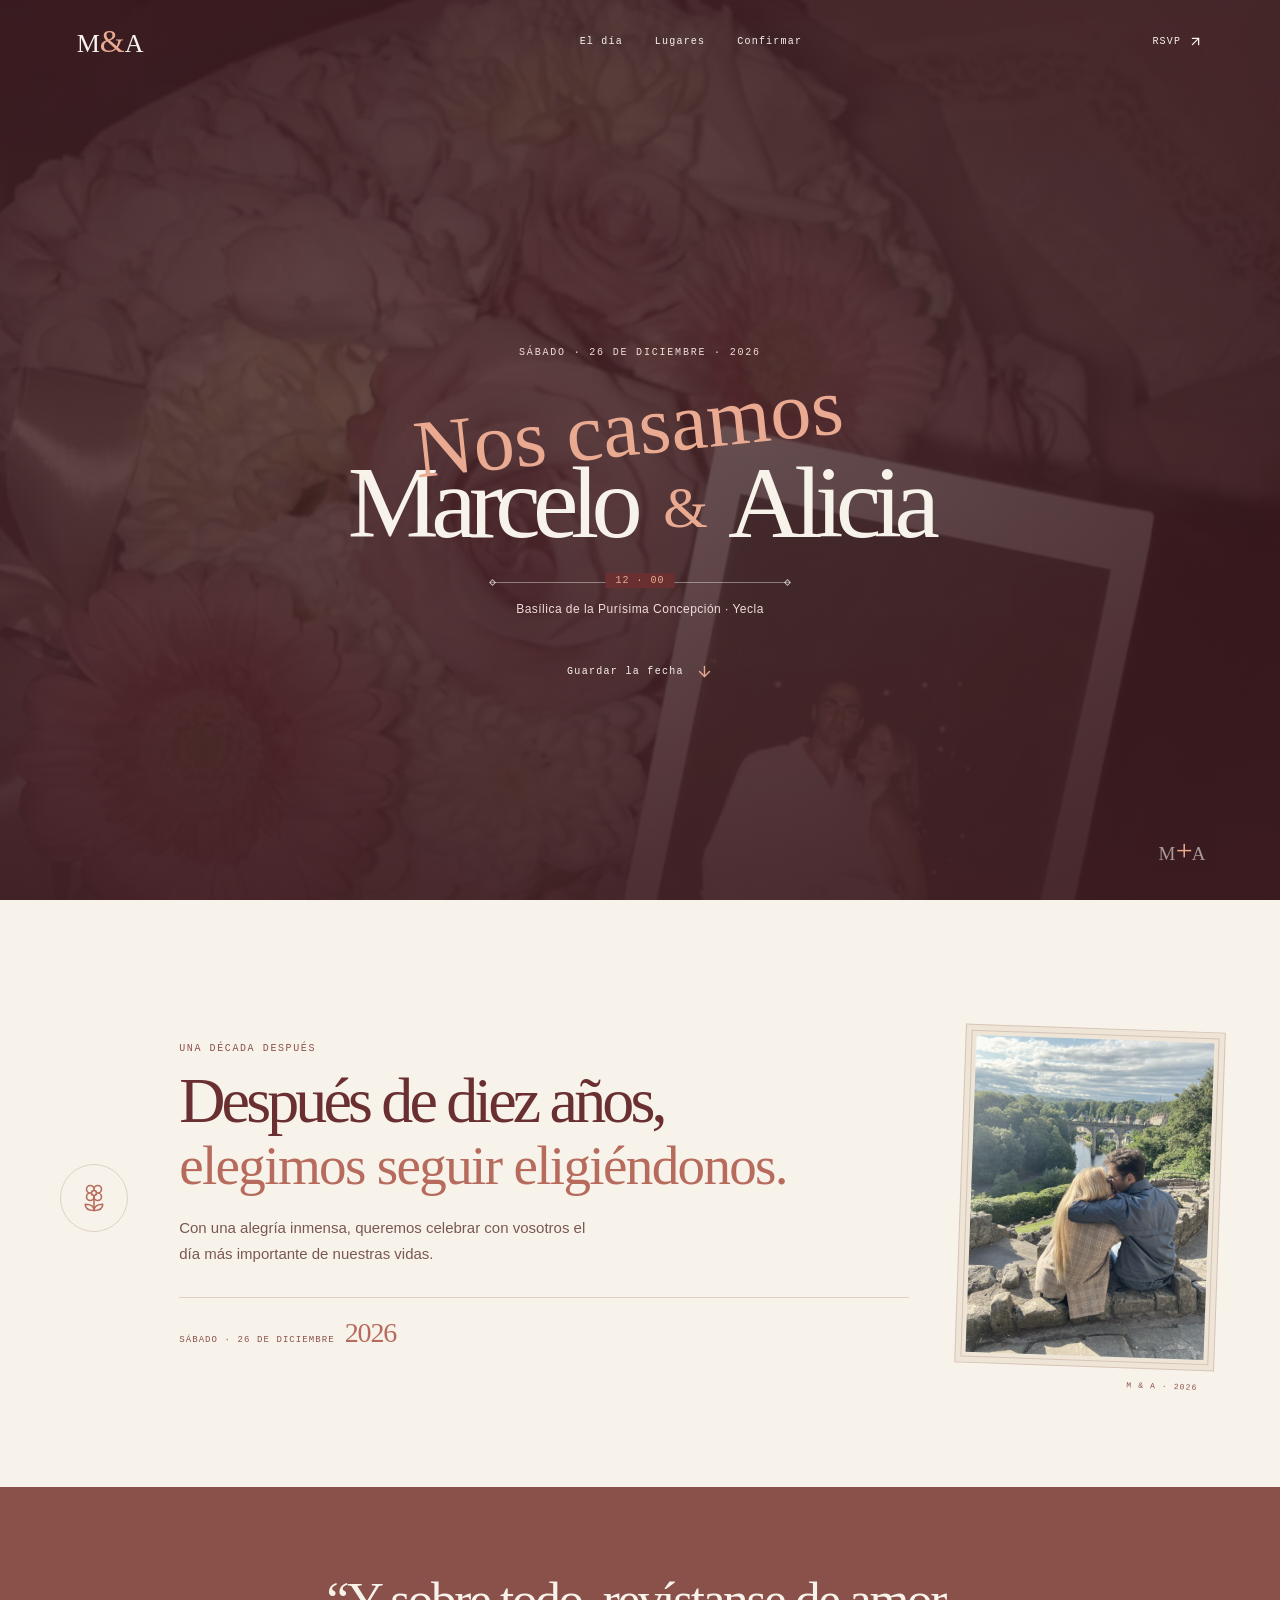
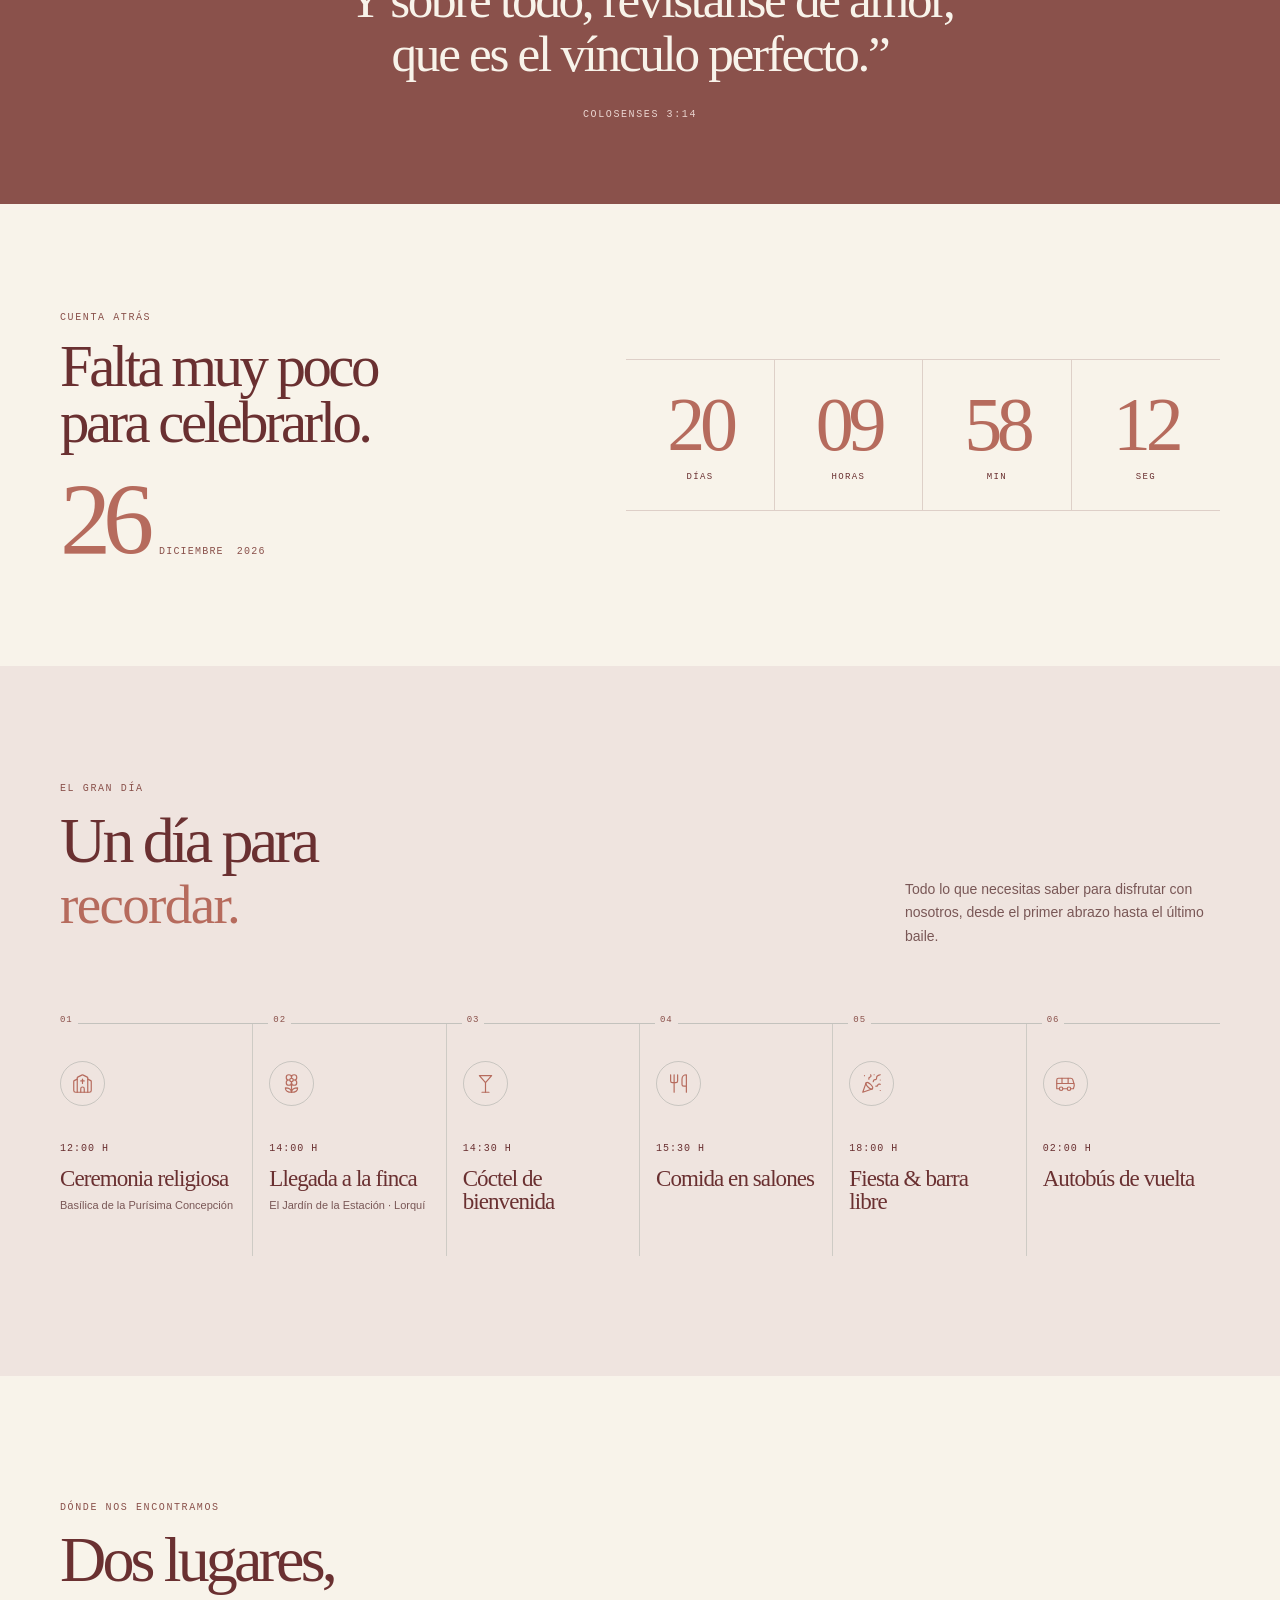
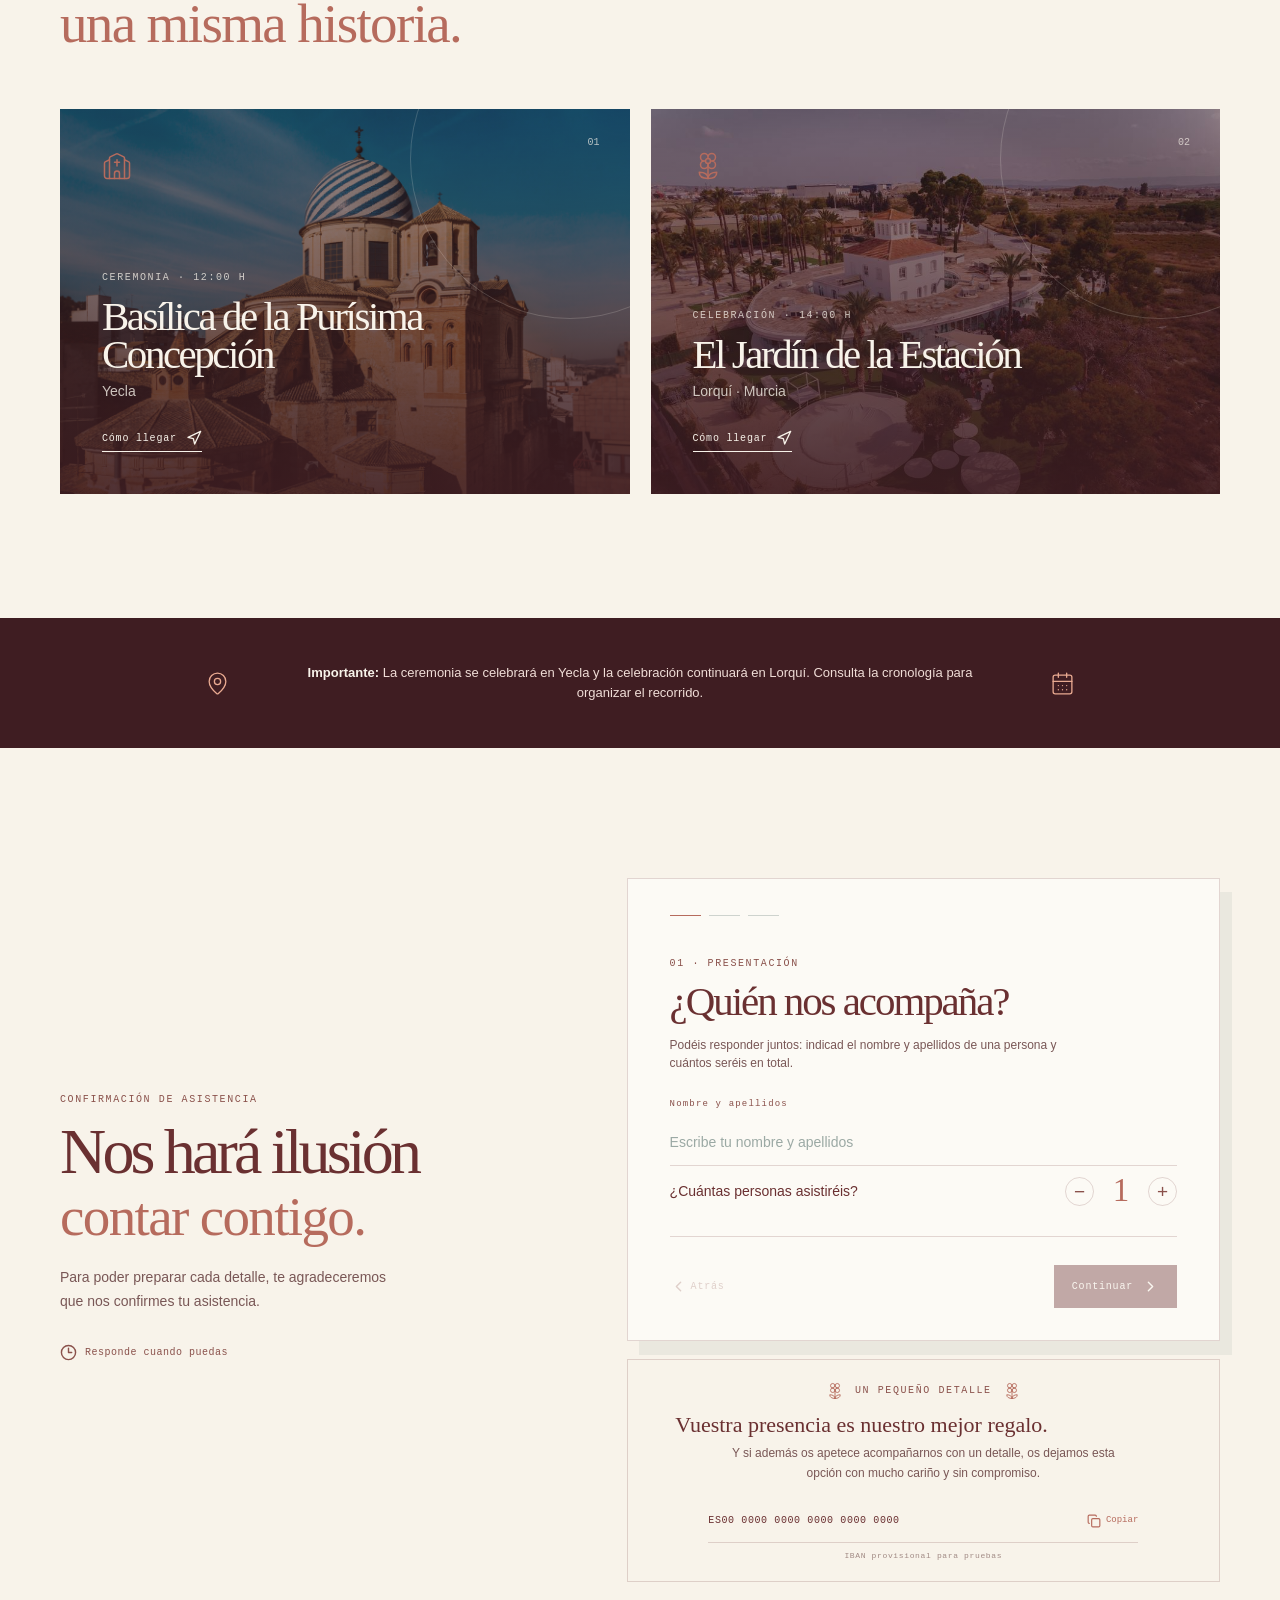
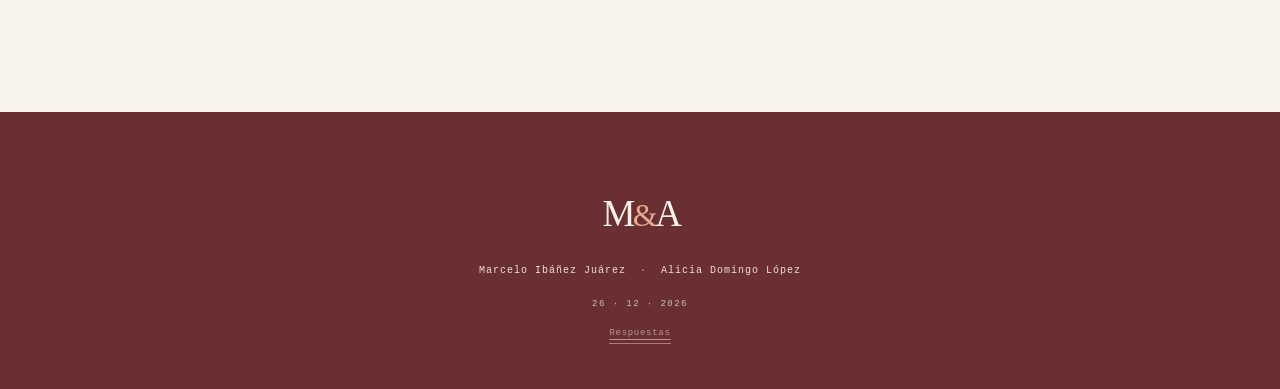
==== commit 16b684de: "Add backend and config scripts to index.html" ====
--- a/index.html
+++ b/index.html
@@ -14,6 +14,8 @@
   </head>
   <body>
     <div id="root"></div>
+    <script src="assets/config.js"></script>
+<script src="assets/backend.js"></script>
     <script defer src="assets/runtime.js"></script>
     <script defer src="assets/app.js"></script>
   </body>
